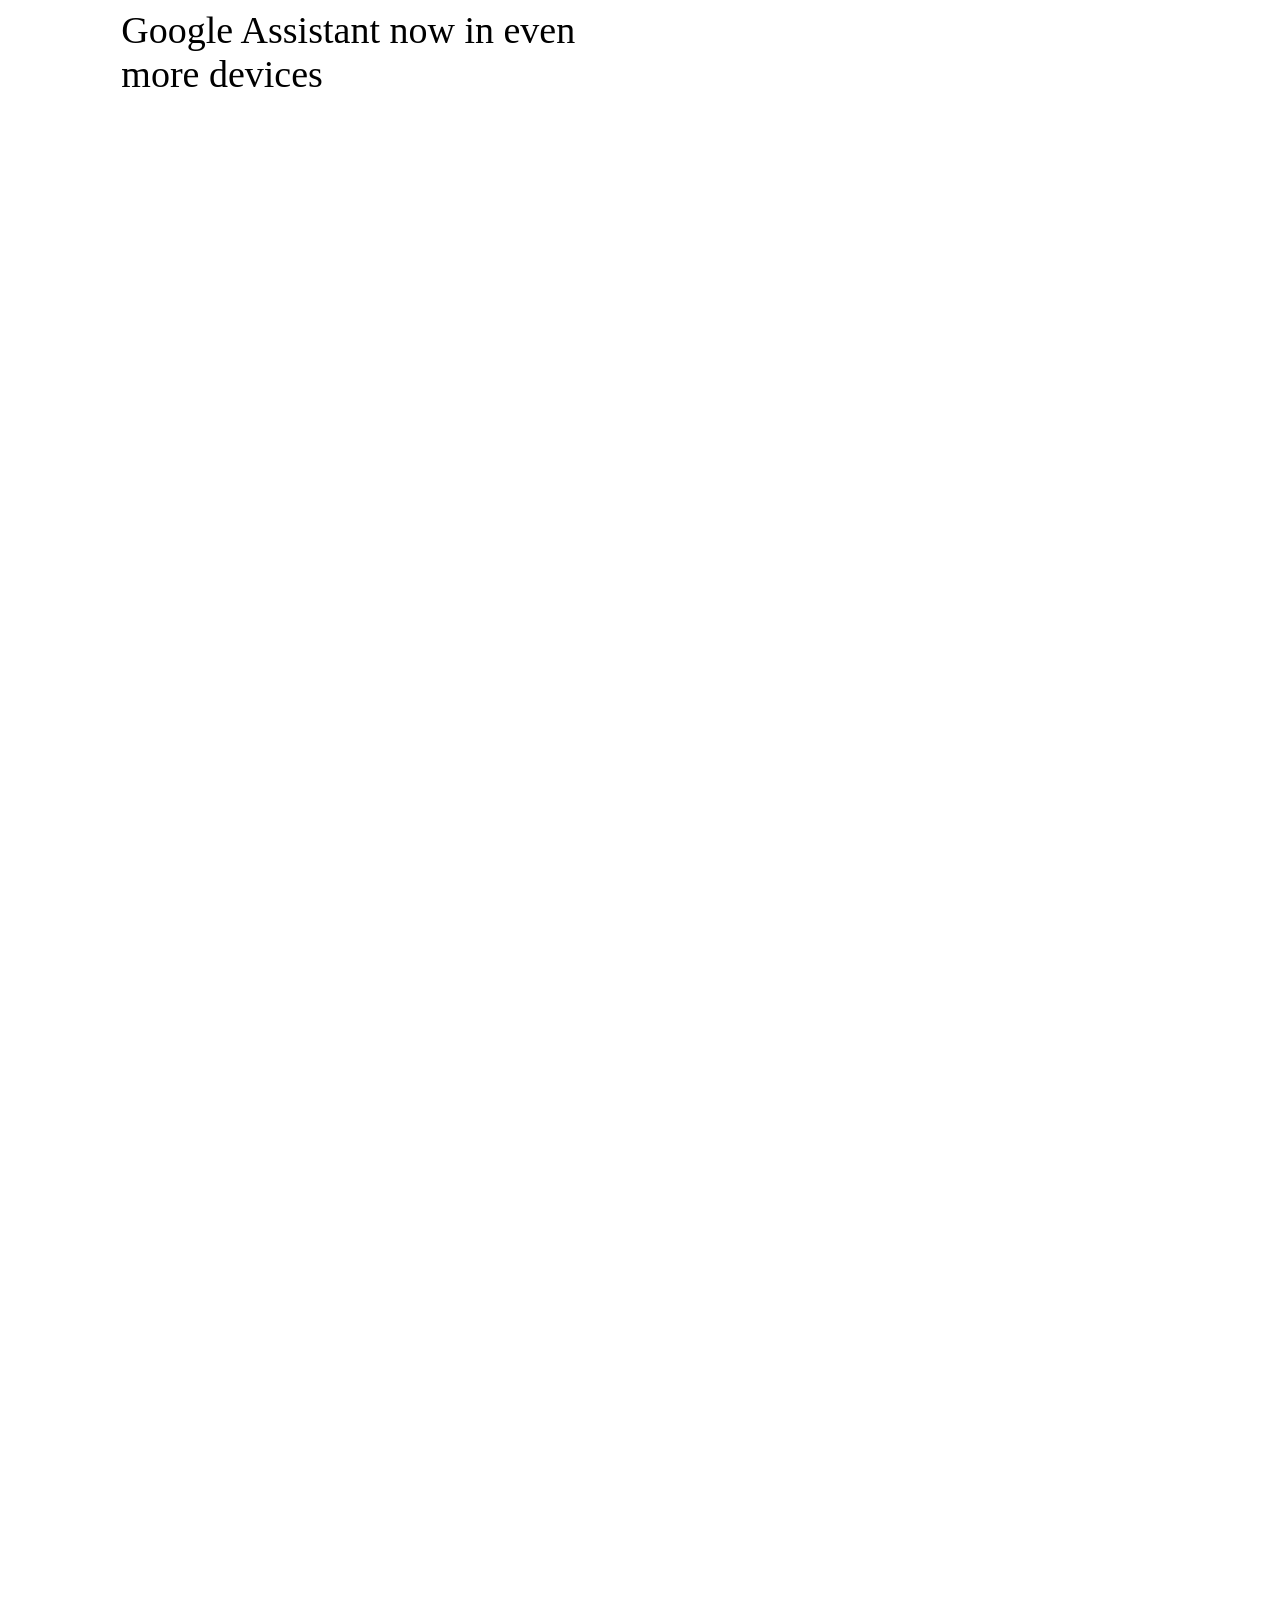
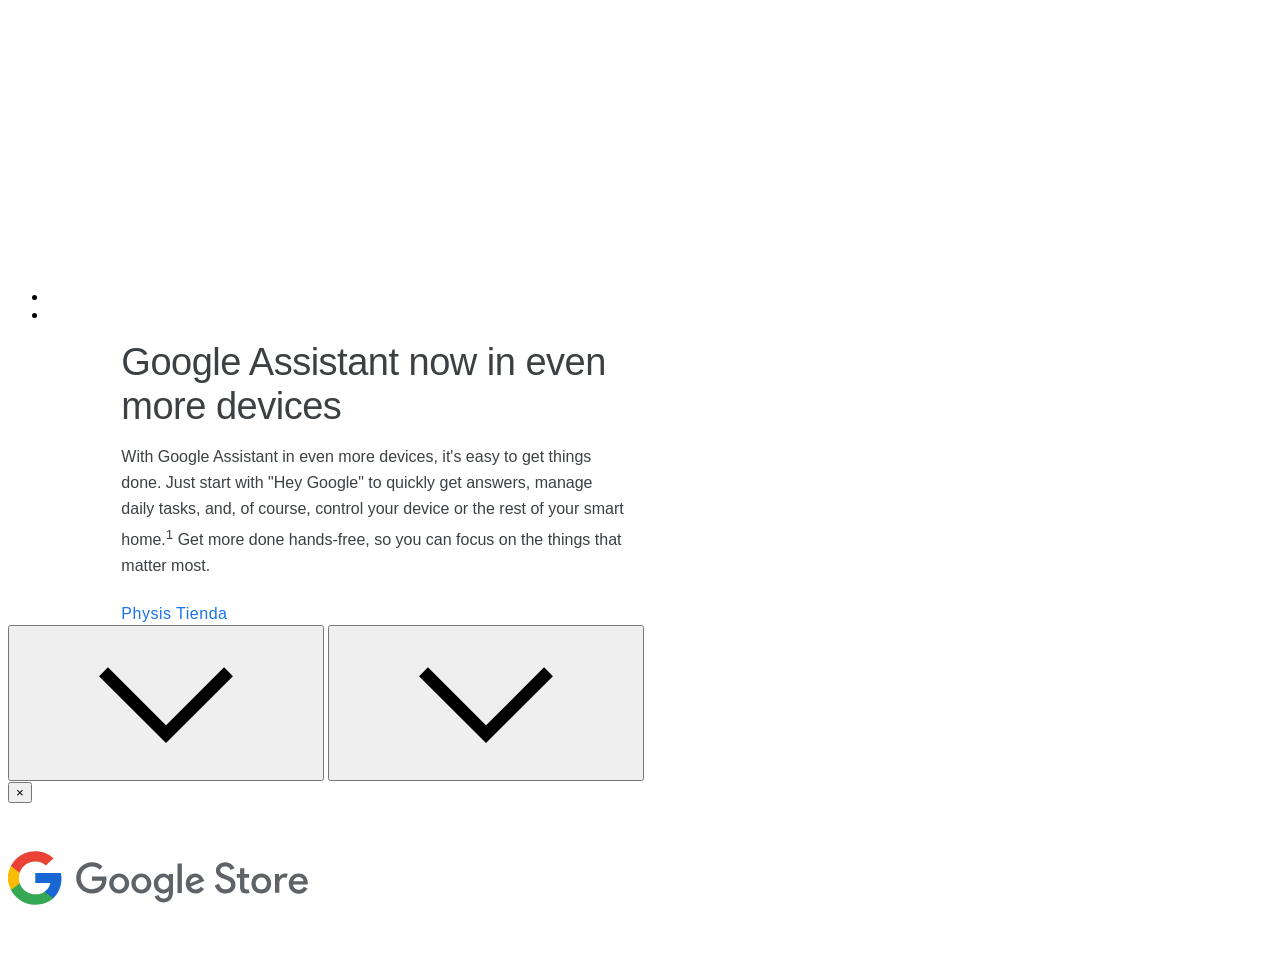
==== index.html @ 357873f3 "css" ====
<!DOCTYPE html>
<html lang="en-CO" dir="ltr" itemscope itemtype="https://schema.org/WebSite">

<head>

  <meta charset="utf-8">
  <title>Google Assistant is now available on even more devices</title>
  <meta content="Google Assistant is now available on even more devices" name="title">
  <meta name="description"
    content="Find out more about how your Google Assistant can help you control your smart home so you can focus on the things that matter the most.">
  <meta name="keywords" content="Google Assistant, Assistant">
  <meta content="initial-scale=1, minimum-scale=1, width=device-width" name="viewport">
  <meta content="IE=Edge" http-equiv="X-UA-Compatible">
  <link href="favicon.ico" rel="shortcut icon">
  <link rel="apple-touch-icon" sizes="180x180" href="images/apple-touch-icon.png">
  <link rel="icon" type="image/png" sizes="32x32" href="images/favicon-32x32.png">
  <link rel="icon" type="image/png" sizes="16x16" href="images/favicon-16x16.png">
  <link rel="manifest" href="/static/images/fav/site.webmanifest">
  <meta name="msapplication-TileColor" content="#2b5797">
  <meta name="theme-color" content="#ffffff">

  <meta itemprop="name" content="Google Assistant is now available on even more devices">
  <meta itemprop="description"
    content="Find out more about how your Google Assistant can help you control your smart home so you can focus on the things that matter the most.">
  <meta itemprop="image"
    content="https://lh3.googleusercontent.com/8Bz5DGw9pYxvG1UE_GPpe7mQHk5gvBTHBmn6NspFPbLjWxoAxJgHBrXe0PZ5CmyXIDhjawC3q8PloUhIgNNR9_nDPaVmDX8D65HkdeO767xDEnUCSOBS=w1200">

  <meta name="twitter:card" content="summary_large_image">
  <meta name="twitter:site" content="@google">
  <meta name="twitter:title" content="Google Assistant is now available on even more devices">
  <meta name="twitter:description"
    content="Find out more about how your Google Assistant can help you control your smart home so you can focus on the things that matter the most.">
  <meta name="twitter:image"
    content="https://lh3.googleusercontent.com/8Bz5DGw9pYxvG1UE_GPpe7mQHk5gvBTHBmn6NspFPbLjWxoAxJgHBrXe0PZ5CmyXIDhjawC3q8PloUhIgNNR9_nDPaVmDX8D65HkdeO767xDEnUCSOBS=w880">
  <meta name="twitter:url" content="https://assistant.google.com/platforms/devices/">

  <meta property="og:type" content="website">
  <meta property="og:title" content="Google Assistant is now available on even more devices">
  <meta property="og:url" content="https://assistant.google.com/platforms/devices/">
  <meta property="og:description"
    content="Find out more about how your Google Assistant can help you control your smart home so you can focus on the things that matter the most.">
  <meta property="og:image"
    content="https://lh3.googleusercontent.com/8Bz5DGw9pYxvG1UE_GPpe7mQHk5gvBTHBmn6NspFPbLjWxoAxJgHBrXe0PZ5CmyXIDhjawC3q8PloUhIgNNR9_nDPaVmDX8D65HkdeO767xDEnUCSOBS=w1200">
  <meta property="og:site_name" content="Assistant">
  <meta property="og:locale" content="en_US">
  <link rel="dns-prefetch" href="//www.google.com/">
  <link rel="dns-prefetch" href="//lh3.googleusercontent.com">
  <link rel="dns-prefetch" href="//2542116.fls.doubleclick.net">
  <link rel="preconnect" href="https://ssl.google-analytics.com">
  <link rel="preconnect" href="https://adservice.google.com">
  <link rel="preconnect" href="https://www.googletagmanager.com">
  <link rel="preconnect" href="https://www.googleadservices.com">
  <link rel="preconnect" href="https://googleads.g.doubleclick.net">
  <link rel="preconnect" href="https://2542116.fls.doubleclick.net">
  <link rel="preconnect" href="https://lh3.googleusercontent.com">
  <link href="https://assistant.google.com/platforms/devices/" rel="canonical">
  <link rel="alternate" hreflang="en" href="https://assistant.google.com/platforms/devices/">
  
  

  <link rel="preload"
    href="https://lh3.googleusercontent.com/kfM5oVxIXK1luSp9kkCqIwLVitfn-fs0lD1xGB3fqrKy6PfTWI-act6uQbggd5efxvgmUM-F4i3TXLea7RsCMFR6zsWaetaBjvGHG-QoHK3BwM0oFwE=w1200-rw-e365"
    as="image" media="(max-width: 599px)">
  <link rel="preload"
    href="https://lh3.googleusercontent.com/KHWkC6KYyz_F1s608ti3igiak12vPViDROR9bS2AGfisK6YvsGlDWUICe5G8KZzs5dtap73ih153Q3fz6vyzWizrpWMDAzht_IX2t178_s9znJ6zavoU=w2048-rw-e365"
    as="image" media="(min-width: 600px) and (max-width: 1023px)">
  <link rel="preload"
    href="https://lh3.googleusercontent.com/wGDXY1DOXTICr6-biCxUKYsOcddcIba7Sh1u0ikgrH6NIJAbk0rlv7uFbbVWxh1aUR_c-Mw-fHYlSemdiVgAq5DSuCamkbJrlWzWiJcKw_iK0xnCNnU=w3400-rw-e365"
    as="image" media="(min-width: 1024px)">



<style>/*! CSS Used from: https://assistant.google.com/static/css/main-styles.min.css */
  h1{font-size:2em;margin:.67em 0;}
  a{background-color:transparent;-webkit-text-decoration-skip:objects;}
  div,h1,p{margin:0;padding:0;}
  h1{font-size:1.125rem;font-weight:300;}
  p{font-size:.875rem;letter-spacing:.01563rem;line-height:1.5rem;}
  a:visited{color:#7b1fa2;}
  a:hover{cursor:pointer;}
  a:focus,a:hover{color:#174ea6;text-decoration:none;}
  a:focus{background:#f1f3f4;outline:4px solid rgba(32,33,36,.06);}
  a:active{outline:2px auto Highlight;outline:5px auto -webkit-focus-ring-color;}
  .subhead,h1{color:#3c4043;font-family:Google Sans,Helvetica,Arial,sans-serif;font-weight:400;}
  h1{font-size:2rem;line-height:2.5rem;}
  .h-c-button{-moz-osx-font-smoothing:grayscale;-webkit-font-smoothing:antialiased;text-rendering:optimizeLegibility;border:none;border-radius:2px;display:inline-block;font-family:Google Sans,Roboto,Arial,Helvetica,sans-serif;font-size:.875rem;font-weight:500;height:46px;line-height:.9;letter-spacing:.04688rem;margin:8px 0;padding:15px 24px;-webkit-transition:color .15s linear,background-color .15s linear;transition:color .15s linear,background-color .15s linear;vertical-align:middle;}
  .h-c-button:focus{outline:none;-webkit-transition:none;transition:none;}
  .h-c-button.h-c-button--flat{background-color:transparent;border-radius:0;color:#1a73e8;height:auto;line-height:1.25rem;margin:0;padding:0;}
  .h-c-button.h-c-button--flat:visited{background-color:transparent;color:#7b1fa2;}
  .h-c-button.h-c-button--flat:hover{background-color:transparent;color:#174ea6;}
  .h-c-button.h-c-button--flat:focus{background:#f1f3f4;color:#174ea6;outline:10px solid #f1f3f4;}
  .button{-webkit-box-align:center;-ms-flex-align:center;align-items:center;cursor:pointer;display:-webkit-inline-box;display:-ms-inline-flexbox;display:inline-flex;}
  .h-c-button:not([disabled]){cursor:pointer;}
  .h-c-button.h-c-button--flat:focus{outline-width:2px;}
  *{-webkit-box-sizing:border-box;box-sizing:border-box;}
  a{text-decoration:none;}
  a,a:visited{color:#1a73e8;}
  a:active,a:hover{color:#174ea6;}
  .subhead{font-size:1rem;line-height:1.625rem;}
  ln{display:inline-block;}
  @media (min-width:600px){
  p{font-size:.875rem;letter-spacing:.01563rem;line-height:1.5rem;}
  }
  @media only screen and (min-width:600px){
  h1{font-size:2.375rem;line-height:2.75rem;}
  }
  @media (min-width:1024px){
  p{font-size:1rem;letter-spacing:0;line-height:1.625rem;}
  .h-c-button{font-size:1rem;letter-spacing:.03125rem;padding:17px 24px;}
  .h-c-button.h-c-button--flat{line-height:1.375rem;}
  }
  @media only screen and (min-width:1024px){
  h1{font-size:3.5rem;line-height:4.125rem;}
  h1{letter-spacing:-.03125rem;}
  .subhead{font-size:1.125rem;line-height:1.875rem;}
  }
  /*! CSS Used from: https://assistant.google.com/static/css/surfaces-styles.min.css */
  .carousel-fixed-text__wrapper{margin:0 auto;width:calc(-24px + 100%);}
  .carousel-fixed-text__headline{display:none;padding:40px 0 32px;position:relative;text-align:center;width:100%;}
  .carousel-fixed-text__subhead{padding-top:16px;position:relative;text-align:center;width:100%;}
  .carousel-fixed-text__link{margin-top:24px;}
  .carousel-fixed .carousel-fixed-text__headline{opacity:0;-webkit-animation:carouselSlideInUp .7s ease-out .84s normal forwards;animation:carouselSlideInUp .7s ease-out .84s normal forwards;}
  .carousel-fixed .carousel-fixed-text__copy{opacity:0;-webkit-animation:carouselSlideInUp .7s ease-out .98s normal forwards;animation:carouselSlideInUp .7s ease-out .98s normal forwards;}
  .carousel-fixed .carousel-fixed-text__link{opacity:0;-webkit-animation:carouselSlideInUp .7s ease-out 1.12s normal forwards;animation:carouselSlideInUp .7s ease-out 1.12s normal forwards;}
  @media only screen and (min-width:320px) and (max-width:372px){
  .carousel-fixed-text__headline{font-size:1.625rem;}
  }
  @media only screen and (min-width:600px){
  .carousel-fixed-text__headline{margin:56px auto 0;padding:0 0 32px;width:calc(-44px + 83.33333%);}
  .carousel-fixed-text__subhead{margin:auto;padding-top:24px;width:calc(-16px + 66.66667%);}
  }
  @media only screen and (min-width:1024px){
  .carousel-fixed-text__headline{display:block;margin:auto auto auto calc(-2px + 8.33333%);max-width:490px;padding:0;text-align:left;width:calc(-38px + 58.33333%);}
  .carousel-fixed-text__subhead{margin:auto auto auto calc(-2px + 8.33333%);padding-top:0;text-align:left;width:calc(-10px + 41.66667%);}
  .carousel-fixed-text__copy{padding-top:16px;}
  }
  @media only screen and (min-width:1024px) and (max-width:1339px){
  .carousel-fixed-text__headline{font-size:2.375rem;line-height:2.75rem;width:calc(-36px + 50%);}
  }
  @media only screen and (min-width:1024px) and (max-width:1340px){
  .carousel-fixed-text__subhead{width:calc(-10px + 41.66667%);}
  .carousel-fixed-text__copy{font-size:1rem;line-height:1.625rem;}
  }
  @media only screen and (min-width:1340px){
  .carousel-fixed-text__headline{max-width:690px;}
  }
  /*! CSS Used keyframes */
  @-webkit-keyframes carouselSlideInUp{0%{opacity:0;-webkit-transform:translateY(40%);transform:translateY(40%);}to{opacity:1;-webkit-transform:translate(0) scale(1);transform:translate(0) scale(1);}}
  @keyframes carouselSlideInUp{0%{opacity:0;-webkit-transform:translateY(30px);transform:translateY(30px);}to{opacity:1;-webkit-transform:translate(0) scale(1);transform:translate(0) scale(1);}}
  /*! CSS Used fontfaces */
  @font-face{font-family:'Google Sans';font-style:normal;font-weight:400;font-display:swap;src:url(https://fonts.gstatic.com/s/googlesans/v58/4UasrENHsxJlGDuGo1OIlJfC6l_24rlCK1Yo_Iqcsih3SAyH6cAwhX9RPiIUvaYr.woff2) format('woff2');unicode-range:U+0308, U+0530-058F, U+2010, U+2024, U+25CC, U+FB13-FB17;}
  @font-face{font-family:'Google Sans';font-style:normal;font-weight:400;font-display:swap;src:url(https://fonts.gstatic.com/s/googlesans/v58/4UasrENHsxJlGDuGo1OIlJfC6l_24rlCK1Yo_Iqcsih3SAyH6cAwhX9RPiAUvaYr.woff2) format('woff2');unicode-range:U+0964-0965, U+0980-09FE, U+1CF7, U+1CFA, U+200C-200D, U+20B9, U+25CC;}
  @font-face{font-family:'Google Sans';font-style:normal;font-weight:400;font-display:swap;src:url(https://fonts.gstatic.com/s/googlesans/v58/4UasrENHsxJlGDuGo1OIlJfC6l_24rlCK1Yo_Iqcsih3SAyH6cAwhX9RPj8UvaYr.woff2) format('woff2');unicode-range:U+0460-052F, U+1C80-1C88, U+20B4, U+2DE0-2DFF, U+A640-A69F, U+FE2E-FE2F;}
  @font-face{font-family:'Google Sans';font-style:normal;font-weight:400;font-display:swap;src:url(https://fonts.gstatic.com/s/googlesans/v58/4UasrENHsxJlGDuGo1OIlJfC6l_24rlCK1Yo_Iqcsih3SAyH6cAwhX9RPjYUvaYr.woff2) format('woff2');unicode-range:U+0301, U+0400-045F, U+0490-0491, U+04B0-04B1, U+2116;}
  @font-face{font-family:'Google Sans';font-style:normal;font-weight:400;font-display:swap;src:url(https://fonts.gstatic.com/s/googlesans/v58/4UasrENHsxJlGDuGo1OIlJfC6l_24rlCK1Yo_Iqcsih3SAyH6cAwhX9RPjMUvaYr.woff2) format('woff2');unicode-range:U+0900-097F, U+1CD0-1CF9, U+200C-200D, U+20A8, U+20B9, U+25CC, U+A830-A839, U+A8E0-A8FF;}
  @font-face{font-family:'Google Sans';font-style:normal;font-weight:400;font-display:swap;src:url(https://fonts.gstatic.com/s/googlesans/v58/4UasrENHsxJlGDuGo1OIlJfC6l_24rlCK1Yo_Iqcsih3SAyH6cAwhX9RPiMUvaYr.woff2) format('woff2');unicode-range:U+1200-1399, U+2D80-2DDE, U+AB01-AB2E, U+1E7E0-1E7E6, U+1E7E8-1E7EB, U+1E7ED-1E7EE, U+1E7F0-1E7FE;}
  @font-face{font-family:'Google Sans';font-style:normal;font-weight:400;font-display:swap;src:url(https://fonts.gstatic.com/s/googlesans/v58/4UasrENHsxJlGDuGo1OIlJfC6l_24rlCK1Yo_Iqcsih3SAyH6cAwhX9RPi0UvaYr.woff2) format('woff2');unicode-range:U+0589, U+10A0-10FF, U+1C90-1CBA, U+1CBD-1CBF, U+2D00-2D2F;}
  @font-face{font-family:'Google Sans';font-style:normal;font-weight:400;font-display:swap;src:url(https://fonts.gstatic.com/s/googlesans/v58/4UasrENHsxJlGDuGo1OIlJfC6l_24rlCK1Yo_Iqcsih3SAyH6cAwhX9RPjEUvaYr.woff2) format('woff2');unicode-range:U+0370-03FF;}
  @font-face{font-family:'Google Sans';font-style:normal;font-weight:400;font-display:swap;src:url(https://fonts.gstatic.com/s/googlesans/v58/4UasrENHsxJlGDuGo1OIlJfC6l_24rlCK1Yo_Iqcsih3SAyH6cAwhX9RPikUvaYr.woff2) format('woff2');unicode-range:U+0964-0965, U+0A80-0AFF, U+200C-200D, U+20B9, U+25CC, U+A830-A839;}
  @font-face{font-family:'Google Sans';font-style:normal;font-weight:400;font-display:swap;src:url(https://fonts.gstatic.com/s/googlesans/v58/4UasrENHsxJlGDuGo1OIlJfC6l_24rlCK1Yo_Iqcsih3SAyH6cAwhX9RPhEUvaYr.woff2) format('woff2');unicode-range:U+0964-0965, U+0A01-0A76, U+200C-200D, U+20B9, U+25CC, U+262C, U+A830-A839;}
  @font-face{font-family:'Google Sans';font-style:normal;font-weight:400;font-display:swap;src:url(https://fonts.gstatic.com/s/googlesans/v58/4UasrENHsxJlGDuGo1OIlJfC6l_24rlCK1Yo_Iqcsih3SAyH6cAwhX9RPjAUvaYr.woff2) format('woff2');unicode-range:U+0590-05FF, U+200C-2010, U+20AA, U+25CC, U+FB1D-FB4F;}
  @font-face{font-family:'Google Sans';font-style:normal;font-weight:400;font-display:swap;src:url(https://fonts.gstatic.com/s/googlesans/v58/4UasrENHsxJlGDuGo1OIlJfC6l_24rlCK1Yo_Iqcsih3SAyH6cAwhX9RPjkUvaYr.woff2) format('woff2');unicode-range:U+1780-17FF, U+19E0-19FF, U+200C, U+25CC;}
  @font-face{font-family:'Google Sans';font-style:normal;font-weight:400;font-display:swap;src:url(https://fonts.gstatic.com/s/googlesans/v58/4UasrENHsxJlGDuGo1OIlJfC6l_24rlCK1Yo_Iqcsih3SAyH6cAwhX9RPjsUvaYr.woff2) format('woff2');unicode-range:U+0E81-0EDF, U+25CC;}
  @font-face{font-family:'Google Sans';font-style:normal;font-weight:400;font-display:swap;src:url(https://fonts.gstatic.com/s/googlesans/v58/4UasrENHsxJlGDuGo1OIlJfC6l_24rlCK1Yo_Iqcsih3SAyH6cAwhX9RPisUvaYr.woff2) format('woff2');unicode-range:U+0964-0965, U+0B01-0B77, U+200C-200D, U+20B9, U+25CC;}
  @font-face{font-family:'Google Sans';font-style:normal;font-weight:400;font-display:swap;src:url(https://fonts.gstatic.com/s/googlesans/v58/4UasrENHsxJlGDuGo1OIlJfC6l_24rlCK1Yo_Iqcsih3SAyH6cAwhX9RPi8UvaYr.woff2) format('woff2');unicode-range:U+0964-0965, U+0D81-0DF4, U+200C-200D, U+25CC, U+111E1-111F4;}
  @font-face{font-family:'Google Sans';font-style:normal;font-weight:400;font-display:swap;src:url(https://fonts.gstatic.com/s/googlesans/v58/4UasrENHsxJlGDuGo1OIlJfC6l_24rlCK1Yo_Iqcsih3SAyH6cAwhX9RPiQUvaYr.woff2) format('woff2');unicode-range:U+0964-0965, U+0B82-0BFA, U+200C-200D, U+20B9, U+25CC;}
  @font-face{font-family:'Google Sans';font-style:normal;font-weight:400;font-display:swap;src:url(https://fonts.gstatic.com/s/googlesans/v58/4UasrENHsxJlGDuGo1OIlJfC6l_24rlCK1Yo_Iqcsih3SAyH6cAwhX9RPi4UvaYr.woff2) format('woff2');unicode-range:U+0951-0952, U+0964-0965, U+0C00-0C7F, U+1CDA, U+200C-200D, U+25CC;}
  @font-face{font-family:'Google Sans';font-style:normal;font-weight:400;font-display:swap;src:url(https://fonts.gstatic.com/s/googlesans/v58/4UasrENHsxJlGDuGo1OIlJfC6l_24rlCK1Yo_Iqcsih3SAyH6cAwhX9RPiYUvaYr.woff2) format('woff2');unicode-range:U+0E01-0E5B, U+200C-200D, U+25CC;}
  @font-face{font-family:'Google Sans';font-style:normal;font-weight:400;font-display:swap;src:url(https://fonts.gstatic.com/s/googlesans/v58/4UasrENHsxJlGDuGo1OIlJfC6l_24rlCK1Yo_Iqcsih3SAyH6cAwhX9RPj0UvaYr.woff2) format('woff2');unicode-range:U+0102-0103, U+0110-0111, U+0128-0129, U+0168-0169, U+01A0-01A1, U+01AF-01B0, U+0300-0301, U+0303-0304, U+0308-0309, U+0323, U+0329, U+1EA0-1EF9, U+20AB;}
  @font-face{font-family:'Google Sans';font-style:normal;font-weight:400;font-display:swap;src:url(https://fonts.gstatic.com/s/googlesans/v58/4UasrENHsxJlGDuGo1OIlJfC6l_24rlCK1Yo_Iqcsih3SAyH6cAwhX9RPjwUvaYr.woff2) format('woff2');unicode-range:U+0100-02AF, U+0304, U+0308, U+0329, U+1E00-1E9F, U+1EF2-1EFF, U+2020, U+20A0-20AB, U+20AD-20CF, U+2113, U+2C60-2C7F, U+A720-A7FF;}
  @font-face{font-family:'Google Sans';font-style:normal;font-weight:400;font-display:swap;src:url(https://fonts.gstatic.com/s/googlesans/v58/4UasrENHsxJlGDuGo1OIlJfC6l_24rlCK1Yo_Iqcsih3SAyH6cAwhX9RPjIUvQ.woff2) format('woff2');unicode-range:U+0000-00FF, U+0131, U+0152-0153, U+02BB-02BC, U+02C6, U+02DA, U+02DC, U+0304, U+0308, U+0329, U+2000-206F, U+2074, U+20AC, U+2122, U+2191, U+2193, U+2212, U+2215, U+FEFF, U+FFFD;}
  @font-face{font-family:'Google Sans';font-style:normal;font-weight:500;font-display:swap;src:url(https://fonts.gstatic.com/s/googlesans/v58/4UasrENHsxJlGDuGo1OIlJfC6l_24rlCK1Yo_Iqcsih3SAyH6cAwhX9RPiIUvaYr.woff2) format('woff2');unicode-range:U+0308, U+0530-058F, U+2010, U+2024, U+25CC, U+FB13-FB17;}
  @font-face{font-family:'Google Sans';font-style:normal;font-weight:500;font-display:swap;src:url(https://fonts.gstatic.com/s/googlesans/v58/4UasrENHsxJlGDuGo1OIlJfC6l_24rlCK1Yo_Iqcsih3SAyH6cAwhX9RPiAUvaYr.woff2) format('woff2');unicode-range:U+0964-0965, U+0980-09FE, U+1CF7, U+1CFA, U+200C-200D, U+20B9, U+25CC;}
  @font-face{font-family:'Google Sans';font-style:normal;font-weight:500;font-display:swap;src:url(https://fonts.gstatic.com/s/googlesans/v58/4UasrENHsxJlGDuGo1OIlJfC6l_24rlCK1Yo_Iqcsih3SAyH6cAwhX9RPj8UvaYr.woff2) format('woff2');unicode-range:U+0460-052F, U+1C80-1C88, U+20B4, U+2DE0-2DFF, U+A640-A69F, U+FE2E-FE2F;}
  @font-face{font-family:'Google Sans';font-style:normal;font-weight:500;font-display:swap;src:url(https://fonts.gstatic.com/s/googlesans/v58/4UasrENHsxJlGDuGo1OIlJfC6l_24rlCK1Yo_Iqcsih3SAyH6cAwhX9RPjYUvaYr.woff2) format('woff2');unicode-range:U+0301, U+0400-045F, U+0490-0491, U+04B0-04B1, U+2116;}
  @font-face{font-family:'Google Sans';font-style:normal;font-weight:500;font-display:swap;src:url(https://fonts.gstatic.com/s/googlesans/v58/4UasrENHsxJlGDuGo1OIlJfC6l_24rlCK1Yo_Iqcsih3SAyH6cAwhX9RPjMUvaYr.woff2) format('woff2');unicode-range:U+0900-097F, U+1CD0-1CF9, U+200C-200D, U+20A8, U+20B9, U+25CC, U+A830-A839, U+A8E0-A8FF;}
  @font-face{font-family:'Google Sans';font-style:normal;font-weight:500;font-display:swap;src:url(https://fonts.gstatic.com/s/googlesans/v58/4UasrENHsxJlGDuGo1OIlJfC6l_24rlCK1Yo_Iqcsih3SAyH6cAwhX9RPiMUvaYr.woff2) format('woff2');unicode-range:U+1200-1399, U+2D80-2DDE, U+AB01-AB2E, U+1E7E0-1E7E6, U+1E7E8-1E7EB, U+1E7ED-1E7EE, U+1E7F0-1E7FE;}
  @font-face{font-family:'Google Sans';font-style:normal;font-weight:500;font-display:swap;src:url(https://fonts.gstatic.com/s/googlesans/v58/4UasrENHsxJlGDuGo1OIlJfC6l_24rlCK1Yo_Iqcsih3SAyH6cAwhX9RPi0UvaYr.woff2) format('woff2');unicode-range:U+0589, U+10A0-10FF, U+1C90-1CBA, U+1CBD-1CBF, U+2D00-2D2F;}
  @font-face{font-family:'Google Sans';font-style:normal;font-weight:500;font-display:swap;src:url(https://fonts.gstatic.com/s/googlesans/v58/4UasrENHsxJlGDuGo1OIlJfC6l_24rlCK1Yo_Iqcsih3SAyH6cAwhX9RPjEUvaYr.woff2) format('woff2');unicode-range:U+0370-03FF;}
  @font-face{font-family:'Google Sans';font-style:normal;font-weight:500;font-display:swap;src:url(https://fonts.gstatic.com/s/googlesans/v58/4UasrENHsxJlGDuGo1OIlJfC6l_24rlCK1Yo_Iqcsih3SAyH6cAwhX9RPikUvaYr.woff2) format('woff2');unicode-range:U+0964-0965, U+0A80-0AFF, U+200C-200D, U+20B9, U+25CC, U+A830-A839;}
  @font-face{font-family:'Google Sans';font-style:normal;font-weight:500;font-display:swap;src:url(https://fonts.gstatic.com/s/googlesans/v58/4UasrENHsxJlGDuGo1OIlJfC6l_24rlCK1Yo_Iqcsih3SAyH6cAwhX9RPhEUvaYr.woff2) format('woff2');unicode-range:U+0964-0965, U+0A01-0A76, U+200C-200D, U+20B9, U+25CC, U+262C, U+A830-A839;}
  @font-face{font-family:'Google Sans';font-style:normal;font-weight:500;font-display:swap;src:url(https://fonts.gstatic.com/s/googlesans/v58/4UasrENHsxJlGDuGo1OIlJfC6l_24rlCK1Yo_Iqcsih3SAyH6cAwhX9RPjAUvaYr.woff2) format('woff2');unicode-range:U+0590-05FF, U+200C-2010, U+20AA, U+25CC, U+FB1D-FB4F;}
  @font-face{font-family:'Google Sans';font-style:normal;font-weight:500;font-display:swap;src:url(https://fonts.gstatic.com/s/googlesans/v58/4UasrENHsxJlGDuGo1OIlJfC6l_24rlCK1Yo_Iqcsih3SAyH6cAwhX9RPjkUvaYr.woff2) format('woff2');unicode-range:U+1780-17FF, U+19E0-19FF, U+200C, U+25CC;}
  @font-face{font-family:'Google Sans';font-style:normal;font-weight:500;font-display:swap;src:url(https://fonts.gstatic.com/s/googlesans/v58/4UasrENHsxJlGDuGo1OIlJfC6l_24rlCK1Yo_Iqcsih3SAyH6cAwhX9RPjsUvaYr.woff2) format('woff2');unicode-range:U+0E81-0EDF, U+25CC;}
  @font-face{font-family:'Google Sans';font-style:normal;font-weight:500;font-display:swap;src:url(https://fonts.gstatic.com/s/googlesans/v58/4UasrENHsxJlGDuGo1OIlJfC6l_24rlCK1Yo_Iqcsih3SAyH6cAwhX9RPisUvaYr.woff2) format('woff2');unicode-range:U+0964-0965, U+0B01-0B77, U+200C-200D, U+20B9, U+25CC;}
  @font-face{font-family:'Google Sans';font-style:normal;font-weight:500;font-display:swap;src:url(https://fonts.gstatic.com/s/googlesans/v58/4UasrENHsxJlGDuGo1OIlJfC6l_24rlCK1Yo_Iqcsih3SAyH6cAwhX9RPi8UvaYr.woff2) format('woff2');unicode-range:U+0964-0965, U+0D81-0DF4, U+200C-200D, U+25CC, U+111E1-111F4;}
  @font-face{font-family:'Google Sans';font-style:normal;font-weight:500;font-display:swap;src:url(https://fonts.gstatic.com/s/googlesans/v58/4UasrENHsxJlGDuGo1OIlJfC6l_24rlCK1Yo_Iqcsih3SAyH6cAwhX9RPiQUvaYr.woff2) format('woff2');unicode-range:U+0964-0965, U+0B82-0BFA, U+200C-200D, U+20B9, U+25CC;}
  @font-face{font-family:'Google Sans';font-style:normal;font-weight:500;font-display:swap;src:url(https://fonts.gstatic.com/s/googlesans/v58/4UasrENHsxJlGDuGo1OIlJfC6l_24rlCK1Yo_Iqcsih3SAyH6cAwhX9RPi4UvaYr.woff2) format('woff2');unicode-range:U+0951-0952, U+0964-0965, U+0C00-0C7F, U+1CDA, U+200C-200D, U+25CC;}
  @font-face{font-family:'Google Sans';font-style:normal;font-weight:500;font-display:swap;src:url(https://fonts.gstatic.com/s/googlesans/v58/4UasrENHsxJlGDuGo1OIlJfC6l_24rlCK1Yo_Iqcsih3SAyH6cAwhX9RPiYUvaYr.woff2) format('woff2');unicode-range:U+0E01-0E5B, U+200C-200D, U+25CC;}
  @font-face{font-family:'Google Sans';font-style:normal;font-weight:500;font-display:swap;src:url(https://fonts.gstatic.com/s/googlesans/v58/4UasrENHsxJlGDuGo1OIlJfC6l_24rlCK1Yo_Iqcsih3SAyH6cAwhX9RPj0UvaYr.woff2) format('woff2');unicode-range:U+0102-0103, U+0110-0111, U+0128-0129, U+0168-0169, U+01A0-01A1, U+01AF-01B0, U+0300-0301, U+0303-0304, U+0308-0309, U+0323, U+0329, U+1EA0-1EF9, U+20AB;}
  @font-face{font-family:'Google Sans';font-style:normal;font-weight:500;font-display:swap;src:url(https://fonts.gstatic.com/s/googlesans/v58/4UasrENHsxJlGDuGo1OIlJfC6l_24rlCK1Yo_Iqcsih3SAyH6cAwhX9RPjwUvaYr.woff2) format('woff2');unicode-range:U+0100-02AF, U+0304, U+0308, U+0329, U+1E00-1E9F, U+1EF2-1EFF, U+2020, U+20A0-20AB, U+20AD-20CF, U+2113, U+2C60-2C7F, U+A720-A7FF;}
  @font-face{font-family:'Google Sans';font-style:normal;font-weight:500;font-display:swap;src:url(https://fonts.gstatic.com/s/googlesans/v58/4UasrENHsxJlGDuGo1OIlJfC6l_24rlCK1Yo_Iqcsih3SAyH6cAwhX9RPjIUvQ.woff2) format('woff2');unicode-range:U+0000-00FF, U+0131, U+0152-0153, U+02BB-02BC, U+02C6, U+02DA, U+02DC, U+0304, U+0308, U+0329, U+2000-206F, U+2074, U+20AC, U+2122, U+2191, U+2193, U+2212, U+2215, U+FEFF, U+FFFD;}
  @font-face{font-family:'Roboto';font-style:normal;font-weight:300;font-display:swap;src:url(https://fonts.gstatic.com/s/roboto/v30/KFOlCnqEu92Fr1MmSU5fCRc4EsA.woff2) format('woff2');unicode-range:U+0460-052F, U+1C80-1C88, U+20B4, U+2DE0-2DFF, U+A640-A69F, U+FE2E-FE2F;}
  @font-face{font-family:'Roboto';font-style:normal;font-weight:300;font-display:swap;src:url(https://fonts.gstatic.com/s/roboto/v30/KFOlCnqEu92Fr1MmSU5fABc4EsA.woff2) format('woff2');unicode-range:U+0301, U+0400-045F, U+0490-0491, U+04B0-04B1, U+2116;}
  @font-face{font-family:'Roboto';font-style:normal;font-weight:300;font-display:swap;src:url(https://fonts.gstatic.com/s/roboto/v30/KFOlCnqEu92Fr1MmSU5fCBc4EsA.woff2) format('woff2');unicode-range:U+1F00-1FFF;}
  @font-face{font-family:'Roboto';font-style:normal;font-weight:300;font-display:swap;src:url(https://fonts.gstatic.com/s/roboto/v30/KFOlCnqEu92Fr1MmSU5fBxc4EsA.woff2) format('woff2');unicode-range:U+0370-03FF;}
  @font-face{font-family:'Roboto';font-style:normal;font-weight:300;font-display:swap;src:url(https://fonts.gstatic.com/s/roboto/v30/KFOlCnqEu92Fr1MmSU5fCxc4EsA.woff2) format('woff2');unicode-range:U+0102-0103, U+0110-0111, U+0128-0129, U+0168-0169, U+01A0-01A1, U+01AF-01B0, U+0300-0301, U+0303-0304, U+0308-0309, U+0323, U+0329, U+1EA0-1EF9, U+20AB;}
  @font-face{font-family:'Roboto';font-style:normal;font-weight:300;font-display:swap;src:url(https://fonts.gstatic.com/s/roboto/v30/KFOlCnqEu92Fr1MmSU5fChc4EsA.woff2) format('woff2');unicode-range:U+0100-02AF, U+0304, U+0308, U+0329, U+1E00-1E9F, U+1EF2-1EFF, U+2020, U+20A0-20AB, U+20AD-20CF, U+2113, U+2C60-2C7F, U+A720-A7FF;}
  @font-face{font-family:'Roboto';font-style:normal;font-weight:300;font-display:swap;src:url(https://fonts.gstatic.com/s/roboto/v30/KFOlCnqEu92Fr1MmSU5fBBc4.woff2) format('woff2');unicode-range:U+0000-00FF, U+0131, U+0152-0153, U+02BB-02BC, U+02C6, U+02DA, U+02DC, U+0304, U+0308, U+0329, U+2000-206F, U+2074, U+20AC, U+2122, U+2191, U+2193, U+2212, U+2215, U+FEFF, U+FFFD;}
  @font-face{font-family:'Roboto';font-style:normal;font-weight:400;font-display:swap;src:url(https://fonts.gstatic.com/s/roboto/v30/KFOmCnqEu92Fr1Mu72xKOzY.woff2) format('woff2');unicode-range:U+0460-052F, U+1C80-1C88, U+20B4, U+2DE0-2DFF, U+A640-A69F, U+FE2E-FE2F;}
  @font-face{font-family:'Roboto';font-style:normal;font-weight:400;font-display:swap;src:url(https://fonts.gstatic.com/s/roboto/v30/KFOmCnqEu92Fr1Mu5mxKOzY.woff2) format('woff2');unicode-range:U+0301, U+0400-045F, U+0490-0491, U+04B0-04B1, U+2116;}
  @font-face{font-family:'Roboto';font-style:normal;font-weight:400;font-display:swap;src:url(https://fonts.gstatic.com/s/roboto/v30/KFOmCnqEu92Fr1Mu7mxKOzY.woff2) format('woff2');unicode-range:U+1F00-1FFF;}
  @font-face{font-family:'Roboto';font-style:normal;font-weight:400;font-display:swap;src:url(https://fonts.gstatic.com/s/roboto/v30/KFOmCnqEu92Fr1Mu4WxKOzY.woff2) format('woff2');unicode-range:U+0370-03FF;}
  @font-face{font-family:'Roboto';font-style:normal;font-weight:400;font-display:swap;src:url(https://fonts.gstatic.com/s/roboto/v30/KFOmCnqEu92Fr1Mu7WxKOzY.woff2) format('woff2');unicode-range:U+0102-0103, U+0110-0111, U+0128-0129, U+0168-0169, U+01A0-01A1, U+01AF-01B0, U+0300-0301, U+0303-0304, U+0308-0309, U+0323, U+0329, U+1EA0-1EF9, U+20AB;}
  @font-face{font-family:'Roboto';font-style:normal;font-weight:400;font-display:swap;src:url(https://fonts.gstatic.com/s/roboto/v30/KFOmCnqEu92Fr1Mu7GxKOzY.woff2) format('woff2');unicode-range:U+0100-02AF, U+0304, U+0308, U+0329, U+1E00-1E9F, U+1EF2-1EFF, U+2020, U+20A0-20AB, U+20AD-20CF, U+2113, U+2C60-2C7F, U+A720-A7FF;}
  @font-face{font-family:'Roboto';font-style:normal;font-weight:400;font-display:swap;src:url(https://fonts.gstatic.com/s/roboto/v30/KFOmCnqEu92Fr1Mu4mxK.woff2) format('woff2');unicode-range:U+0000-00FF, U+0131, U+0152-0153, U+02BB-02BC, U+02C6, U+02DA, U+02DC, U+0304, U+0308, U+0329, U+2000-206F, U+2074, U+20AC, U+2122, U+2191, U+2193, U+2212, U+2215, U+FEFF, U+FFFD;}
  @font-face{font-family:'Roboto';font-style:normal;font-weight:500;font-display:swap;src:url(https://fonts.gstatic.com/s/roboto/v30/KFOlCnqEu92Fr1MmEU9fCRc4EsA.woff2) format('woff2');unicode-range:U+0460-052F, U+1C80-1C88, U+20B4, U+2DE0-2DFF, U+A640-A69F, U+FE2E-FE2F;}
  @font-face{font-family:'Roboto';font-style:normal;font-weight:500;font-display:swap;src:url(https://fonts.gstatic.com/s/roboto/v30/KFOlCnqEu92Fr1MmEU9fABc4EsA.woff2) format('woff2');unicode-range:U+0301, U+0400-045F, U+0490-0491, U+04B0-04B1, U+2116;}
  @font-face{font-family:'Roboto';font-style:normal;font-weight:500;font-display:swap;src:url(https://fonts.gstatic.com/s/roboto/v30/KFOlCnqEu92Fr1MmEU9fCBc4EsA.woff2) format('woff2');unicode-range:U+1F00-1FFF;}
  @font-face{font-family:'Roboto';font-style:normal;font-weight:500;font-display:swap;src:url(https://fonts.gstatic.com/s/roboto/v30/KFOlCnqEu92Fr1MmEU9fBxc4EsA.woff2) format('woff2');unicode-range:U+0370-03FF;}
  @font-face{font-family:'Roboto';font-style:normal;font-weight:500;font-display:swap;src:url(https://fonts.gstatic.com/s/roboto/v30/KFOlCnqEu92Fr1MmEU9fCxc4EsA.woff2) format('woff2');unicode-range:U+0102-0103, U+0110-0111, U+0128-0129, U+0168-0169, U+01A0-01A1, U+01AF-01B0, U+0300-0301, U+0303-0304, U+0308-0309, U+0323, U+0329, U+1EA0-1EF9, U+20AB;}
  @font-face{font-family:'Roboto';font-style:normal;font-weight:500;font-display:swap;src:url(https://fonts.gstatic.com/s/roboto/v30/KFOlCnqEu92Fr1MmEU9fChc4EsA.woff2) format('woff2');unicode-range:U+0100-02AF, U+0304, U+0308, U+0329, U+1E00-1E9F, U+1EF2-1EFF, U+2020, U+20A0-20AB, U+20AD-20CF, U+2113, U+2C60-2C7F, U+A720-A7FF;}
  @font-face{font-family:'Roboto';font-style:normal;font-weight:500;font-display:swap;src:url(https://fonts.gstatic.com/s/roboto/v30/KFOlCnqEu92Fr1MmEU9fBBc4.woff2) format('woff2');unicode-range:U+0000-00FF, U+0131, U+0152-0153, U+02BB-02BC, U+02C6, U+02DA, U+02DC, U+0304, U+0308, U+0329, U+2000-206F, U+2074, U+20AC, U+2122, U+2191, U+2193, U+2212, U+2215, U+FEFF, U+FFFD;}
  @font-face{font-family:'Roboto';font-style:normal;font-weight:700;font-display:swap;src:url(https://fonts.gstatic.com/s/roboto/v30/KFOlCnqEu92Fr1MmWUlfCRc4EsA.woff2) format('woff2');unicode-range:U+0460-052F, U+1C80-1C88, U+20B4, U+2DE0-2DFF, U+A640-A69F, U+FE2E-FE2F;}
  @font-face{font-family:'Roboto';font-style:normal;font-weight:700;font-display:swap;src:url(https://fonts.gstatic.com/s/roboto/v30/KFOlCnqEu92Fr1MmWUlfABc4EsA.woff2) format('woff2');unicode-range:U+0301, U+0400-045F, U+0490-0491, U+04B0-04B1, U+2116;}
  @font-face{font-family:'Roboto';font-style:normal;font-weight:700;font-display:swap;src:url(https://fonts.gstatic.com/s/roboto/v30/KFOlCnqEu92Fr1MmWUlfCBc4EsA.woff2) format('woff2');unicode-range:U+1F00-1FFF;}
  @font-face{font-family:'Roboto';font-style:normal;font-weight:700;font-display:swap;src:url(https://fonts.gstatic.com/s/roboto/v30/KFOlCnqEu92Fr1MmWUlfBxc4EsA.woff2) format('woff2');unicode-range:U+0370-03FF;}
  @font-face{font-family:'Roboto';font-style:normal;font-weight:700;font-display:swap;src:url(https://fonts.gstatic.com/s/roboto/v30/KFOlCnqEu92Fr1MmWUlfCxc4EsA.woff2) format('woff2');unicode-range:U+0102-0103, U+0110-0111, U+0128-0129, U+0168-0169, U+01A0-01A1, U+01AF-01B0, U+0300-0301, U+0303-0304, U+0308-0309, U+0323, U+0329, U+1EA0-1EF9, U+20AB;}
  @font-face{font-family:'Roboto';font-style:normal;font-weight:700;font-display:swap;src:url(https://fonts.gstatic.com/s/roboto/v30/KFOlCnqEu92Fr1MmWUlfChc4EsA.woff2) format('woff2');unicode-range:U+0100-02AF, U+0304, U+0308, U+0329, U+1E00-1E9F, U+1EF2-1EFF, U+2020, U+20A0-20AB, U+20AD-20CF, U+2113, U+2C60-2C7F, U+A720-A7FF;}
  @font-face{font-family:'Roboto';font-style:normal;font-weight:700;font-display:swap;src:url(https://fonts.gstatic.com/s/roboto/v30/KFOlCnqEu92Fr1MmWUlfBBc4.woff2) format('woff2');unicode-range:U+0000-00FF, U+0131, U+0152-0153, U+02BB-02BC, U+02C6, U+02DA, U+02DC, U+0304, U+0308, U+0329, U+2000-206F, U+2074, U+20AC, U+2122, U+2191, U+2193, U+2212, U+2215, U+FEFF, U+FFFD;}</style>
</head>

<body class="devices glue-flexbox glue-app-ready">
  <header data-c-header class="header h-c-header
  h-c-header--product-marketing-one-tier
  subpage--active
  ">
    <script src="static/js/main-bundle.min.js" defer></script>
    <script src="static/js/surfaces-bundle.min.js" defer></script>

  </header>
  <main id="jump-content">

    <section class="hero section hero__fixed-carousel" data-c-tracking-section data-tracking-name="hero-section"
      data-c-tracking-title="Google Assistant now in even more devices">
      <div class="carousel-fixed" data-c-carousel-heading="Google Assistant now in even more devices" data-c-fixed-text
        data-count-slides="2">
        <div class="carousel-fixed-text container">
          <div class="carousel-fixed-text__wrapper">
            <span
              class="carousel-fixed-text-h1 carousel-fixed-text__headline carousel-fixed-text__headline--mobile">Google Assistant
              now in even <ln>more devices</ln></span>
          </div>
        </div>
        <div class="carousel carousel--wide" data-c-carousel>
          <div class="carousel__clip">
            <div class="carousel__wrap">
              <div data-c-slide-1 class="carousel__item carousel__item-1">

                <div class="carousel-fixed__bg">
                  <div class="carousel-fixed__bg-content">

                    <picture>
                      <source
                        srcset="https://lh3.googleusercontent.com/wGDXY1DOXTICr6-biCxUKYsOcddcIba7Sh1u0ikgrH6NIJAbk0rlv7uFbbVWxh1aUR_c-Mw-fHYlSemdiVgAq5DSuCamkbJrlWzWiJcKw_iK0xnCNnU=w1700-rw-e365, https://lh3.googleusercontent.com/wGDXY1DOXTICr6-biCxUKYsOcddcIba7Sh1u0ikgrH6NIJAbk0rlv7uFbbVWxh1aUR_c-Mw-fHYlSemdiVgAq5DSuCamkbJrlWzWiJcKw_iK0xnCNnU=w3400-rw-e365 2x"
                        media="(min-width: 1024px)" type="image/webp">
                      <source
                        srcset="https://lh3.googleusercontent.com/KHWkC6KYyz_F1s608ti3igiak12vPViDROR9bS2AGfisK6YvsGlDWUICe5G8KZzs5dtap73ih153Q3fz6vyzWizrpWMDAzht_IX2t178_s9znJ6zavoU=w1024-rw-e365, https://lh3.googleusercontent.com/KHWkC6KYyz_F1s608ti3igiak12vPViDROR9bS2AGfisK6YvsGlDWUICe5G8KZzs5dtap73ih153Q3fz6vyzWizrpWMDAzht_IX2t178_s9znJ6zavoU=w2048-rw-e365 2x"
                        media="(min-width: 600px)" type="image/webp">
                      <source
                        srcset="https://lh3.googleusercontent.com/kfM5oVxIXK1luSp9kkCqIwLVitfn-fs0lD1xGB3fqrKy6PfTWI-act6uQbggd5efxvgmUM-F4i3TXLea7RsCMFR6zsWaetaBjvGHG-QoHK3BwM0oFwE=w600-rw-e365, https://lh3.googleusercontent.com/kfM5oVxIXK1luSp9kkCqIwLVitfn-fs0lD1xGB3fqrKy6PfTWI-act6uQbggd5efxvgmUM-F4i3TXLea7RsCMFR6zsWaetaBjvGHG-QoHK3BwM0oFwE=w1200-rw-e365 2x"
                        media="(min-width: 0)" type="image/webp">
                      <source
                        srcset="https://lh3.googleusercontent.com/wGDXY1DOXTICr6-biCxUKYsOcddcIba7Sh1u0ikgrH6NIJAbk0rlv7uFbbVWxh1aUR_c-Mw-fHYlSemdiVgAq5DSuCamkbJrlWzWiJcKw_iK0xnCNnU=w1700-e365, https://lh3.googleusercontent.com/wGDXY1DOXTICr6-biCxUKYsOcddcIba7Sh1u0ikgrH6NIJAbk0rlv7uFbbVWxh1aUR_c-Mw-fHYlSemdiVgAq5DSuCamkbJrlWzWiJcKw_iK0xnCNnU=w3400-e365 2x"
                        media="(min-width: 1024px)">
                      <source
                        srcset="https://lh3.googleusercontent.com/KHWkC6KYyz_F1s608ti3igiak12vPViDROR9bS2AGfisK6YvsGlDWUICe5G8KZzs5dtap73ih153Q3fz6vyzWizrpWMDAzht_IX2t178_s9znJ6zavoU=w1024-e365, https://lh3.googleusercontent.com/KHWkC6KYyz_F1s608ti3igiak12vPViDROR9bS2AGfisK6YvsGlDWUICe5G8KZzs5dtap73ih153Q3fz6vyzWizrpWMDAzht_IX2t178_s9znJ6zavoU=w2048-e365 2x"
                        media="(min-width: 600px)">
                      <source
                        srcset="https://lh3.googleusercontent.com/kfM5oVxIXK1luSp9kkCqIwLVitfn-fs0lD1xGB3fqrKy6PfTWI-act6uQbggd5efxvgmUM-F4i3TXLea7RsCMFR6zsWaetaBjvGHG-QoHK3BwM0oFwE=w600-e365, https://lh3.googleusercontent.com/kfM5oVxIXK1luSp9kkCqIwLVitfn-fs0lD1xGB3fqrKy6PfTWI-act6uQbggd5efxvgmUM-F4i3TXLea7RsCMFR6zsWaetaBjvGHG-QoHK3BwM0oFwE=w1200-e365 2x"
                        media="(min-width: 0)">
                      <img width="3072" height="1280" class="carousel-fixed__image"
                        src="https://lh3.googleusercontent.com/wGDXY1DOXTICr6-biCxUKYsOcddcIba7Sh1u0ikgrH6NIJAbk0rlv7uFbbVWxh1aUR_c-Mw-fHYlSemdiVgAq5DSuCamkbJrlWzWiJcKw_iK0xnCNnU=w1000-e365"
                        alt>
                    </picture>

                  </div>
                </div>


              </div>
              <div data-c-slide-2 class="carousel__item carousel__item-2">

                <div class="carousel-fixed__bg">
                  <div class="carousel-fixed__bg-content">

                    <picture>
                      <source data-c-lazy-image srcset="data:image/gif;base64, wAAACwAAAAACgAEAAACBYSPqctYADs%3D.html"
                        data-srcset="https://lh3.googleusercontent.com/5_P2XZAS1a3q8KlC-e6t9UbcJrESVGRhLIsDuyqeE9SWjmDxPA_y0IkOG398Mt63_Z-Bh55uTTcEXfzTiWNbn0z-E7Sdgdomd_3usOB-aIblQMPLtG4=w1700-rw-e365, https://lh3.googleusercontent.com/5_P2XZAS1a3q8KlC-e6t9UbcJrESVGRhLIsDuyqeE9SWjmDxPA_y0IkOG398Mt63_Z-Bh55uTTcEXfzTiWNbn0z-E7Sdgdomd_3usOB-aIblQMPLtG4=w3400-rw-e365 2x"
                        media="(min-width: 1024px)" type="image/webp">
                      <source data-c-lazy-image srcset="data:image/gif;base64, wAAACwAAAAACgAEAAACBYSPqctYADs%3D.html"
                        data-srcset="https://lh3.googleusercontent.com/dAQlfZu0apgzjY2YgsYsIzABM27RfwcBAHCaB2pugPjdG87SFM_SlyqDfGPLU3-cab0ppmi8uOzTTaGyNECdnWyom6_4JpRotLez5Qqe7eGPLaWgHe4=w1024-rw-e365, https://lh3.googleusercontent.com/dAQlfZu0apgzjY2YgsYsIzABM27RfwcBAHCaB2pugPjdG87SFM_SlyqDfGPLU3-cab0ppmi8uOzTTaGyNECdnWyom6_4JpRotLez5Qqe7eGPLaWgHe4=w2048-rw-e365 2x"
                        media="(min-width: 600px)" type="image/webp">
                      <source data-c-lazy-image srcset="data:image/gif;base64, wAAACwAAAAACgAEAAACBYSPqctYADs%3D.html"
                        data-srcset="https://lh3.googleusercontent.com/NQoikR3z3-ncGj2jwWx-2-JFsGVcacLkvJpJplzUezLDpofqwrowaFwb95tPWFAl7urityHzmDBfxaoXwzbAm5eg7qgZm8jTsNeJHBXNLANsjqgNb3A=w600-rw-e365, https://lh3.googleusercontent.com/NQoikR3z3-ncGj2jwWx-2-JFsGVcacLkvJpJplzUezLDpofqwrowaFwb95tPWFAl7urityHzmDBfxaoXwzbAm5eg7qgZm8jTsNeJHBXNLANsjqgNb3A=w1200-rw-e365 2x"
                        media="(min-width: 0)" type="image/webp">
                      <source data-c-lazy-image srcset="data:image/gif;base64, wAAACwAAAAACgAEAAACBYSPqctYADs%3D.html"
                        data-srcset="https://lh3.googleusercontent.com/5_P2XZAS1a3q8KlC-e6t9UbcJrESVGRhLIsDuyqeE9SWjmDxPA_y0IkOG398Mt63_Z-Bh55uTTcEXfzTiWNbn0z-E7Sdgdomd_3usOB-aIblQMPLtG4=w1700-e365, https://lh3.googleusercontent.com/5_P2XZAS1a3q8KlC-e6t9UbcJrESVGRhLIsDuyqeE9SWjmDxPA_y0IkOG398Mt63_Z-Bh55uTTcEXfzTiWNbn0z-E7Sdgdomd_3usOB-aIblQMPLtG4=w3400-e365 2x"
                        media="(min-width: 1024px)">
                      <source data-c-lazy-image srcset="data:image/gif;base64, wAAACwAAAAACgAEAAACBYSPqctYADs%3D.html"
                        data-srcset="https://lh3.googleusercontent.com/dAQlfZu0apgzjY2YgsYsIzABM27RfwcBAHCaB2pugPjdG87SFM_SlyqDfGPLU3-cab0ppmi8uOzTTaGyNECdnWyom6_4JpRotLez5Qqe7eGPLaWgHe4=w1024-e365, https://lh3.googleusercontent.com/dAQlfZu0apgzjY2YgsYsIzABM27RfwcBAHCaB2pugPjdG87SFM_SlyqDfGPLU3-cab0ppmi8uOzTTaGyNECdnWyom6_4JpRotLez5Qqe7eGPLaWgHe4=w2048-e365 2x"
                        media="(min-width: 600px)">
                      <source data-c-lazy-image srcset="data:image/gif;base64, wAAACwAAAAACgAEAAACBYSPqctYADs%3D.html"
                        data-srcset="https://lh3.googleusercontent.com/NQoikR3z3-ncGj2jwWx-2-JFsGVcacLkvJpJplzUezLDpofqwrowaFwb95tPWFAl7urityHzmDBfxaoXwzbAm5eg7qgZm8jTsNeJHBXNLANsjqgNb3A=w600-e365, https://lh3.googleusercontent.com/NQoikR3z3-ncGj2jwWx-2-JFsGVcacLkvJpJplzUezLDpofqwrowaFwb95tPWFAl7urityHzmDBfxaoXwzbAm5eg7qgZm8jTsNeJHBXNLANsjqgNb3A=w1200-e365 2x"
                        media="(min-width: 0)">
                      <img width="2880" height="1200" class="carousel-fixed__image" data-c-lazy-image
                        src="[data-uri]"
                        data-src="https://lh3.googleusercontent.com/5_P2XZAS1a3q8KlC-e6t9UbcJrESVGRhLIsDuyqeE9SWjmDxPA_y0IkOG398Mt63_Z-Bh55uTTcEXfzTiWNbn0z-E7Sdgdomd_3usOB-aIblQMPLtG4=w1000-e365"
                        alt>
                    </picture>

                  </div>
                </div>


              </div>
            </div>
          </div>
        </div>
        <nav class="carousel-fixed__nav">
          <ul class="carousel-nav">
            <li class="carousel-nav__bullet"></li>
            <li class="carousel-nav__bullet"></li>
          </ul>
        </nav>
        <div class="carousel-fixed-text container">
          <div class="carousel-fixed-text__wrapper">
            <h1 class="carousel-fixed-text__headline">Google Assistant now in even <ln>more devices</ln>
            </h1>
            <div class="carousel-fixed-text__subhead">
              <p class="carousel-fixed-text__copy subhead">With Google Assistant in even more devices, it's easy to get
                things done. Just start with "Hey Google" to quickly get answers, manage daily tasks, and, of course,
                control your device or the rest of your smart home.<sup>1</sup> Get more done hands-free, so you can
                focus on the things that <ln>matter most.</ln>
              </p>
              <div class="carousel-fixed-text__link">
                <a class="  button h-c-button button--flat h-c-button--flat
 " href="https://physis.tienda"><span>Physis Tienda</span></a>
              </div>
            </div>
          </div>
        </div>
        <div class="carousel-buttons">
          <button class="button carousel-button carousel-button--prev" aria-label="Previous slide">
            <svg class="icon--svg" aria-label="" aria-hidden="true">
              <use xlink:href="#material-arrow" />
            </svg>


          </button>

          <button class="button carousel-button carousel-button--next" aria-label="Next slide">
            <svg class="icon--svg" aria-label="" aria-hidden="true">
              <use xlink:href="#material-arrow" />
            </svg>


          </button>

        </div>

      </div>

    </section>


  </main>

  <div class="modal" role="dialog" aria-labelledby="dialog1Title" aria-hidden="true" style="display: none !default;">
    <button aria-label="close" class="close-modal" tabindex="-1" data-modal-close>×</button>
    <div class="modal-inner">
      <div class="modal-content"></div>
    </div>
    <div id="dialog1Title" class="modal-last" hidden></div>
  </div>


  <svg class="svg-icons" xmlns="http://www.w3.org/2000/svg">
    <symbol id="arrow-up" viewBox="0 0 10 7">
      <g transform="rotate(-180 7.5 7)">
        <path d="M0 0L20 0 20 20 0 20z" fill="transparent" />
        <path d="M6.18 7L10 10.82 13.82 7 15 8.17 10 13.17 5 8.17z" />
      </g>
    </symbol>
    <symbol id="google" viewBox="0 0 396 130">
      <path
        d="M51.0745265,101.038701 C23.3283097,101.038701 9.65724009e-07,78.4212338 9.65724009e-07,50.645974 C-0.00548030982,22.8707143 23.3228284,0.253246753 51.0745265,0.253246753 C66.4220981,0.253246753 77.3517615,6.27798701 85.5736748,14.1408766 L75.8718171,23.8528896 C69.9794459,18.3219805 61.9987087,14.0201623 51.0690452,14.0201623 C30.8102508,14.0201623 14.9693645,30.365974 14.9693645,50.645974 C14.9693645,70.925974 30.8102508,87.2717857 51.0690452,87.2717857 C64.2076627,87.2717857 71.6950851,81.9877922 76.48572,77.1921429 C80.4157945,73.2579545 82.991994,67.6063312 83.9731424,59.8641558 L51.0745265,59.8641558 L51.0745265,46.1027273 L97.3638985,46.1027273 C97.8572133,48.5609091 98.0983894,51.5129221 98.0983894,54.7063636 C98.0983894,65.0329221 95.2755325,77.8121753 86.1875777,86.9096429 C77.3462802,96.1223377 66.0548526,101.038701 51.0745265,101.038701 L51.0745265,101.038701 Z" />
      <path
        d="M167.573556,68.369026 C167.573556,87.0523052 152.965957,100.813734 135.036704,100.813734 C117.112933,100.813734 102.499853,87.0468182 102.499853,68.369026 C102.499853,49.5650325 117.112933,35.9188312 135.036704,35.9188312 C152.965957,35.9188312 167.573556,49.5650325 167.573556,68.369026 L167.573556,68.369026 Z M153.333202,68.369026 C153.333202,56.6926623 144.85915,48.7035714 135.036704,48.7035714 C125.214259,48.7035714 116.740207,56.6926623 116.740207,68.369026 C116.740207,79.9191883 125.214259,88.0344805 135.036704,88.0344805 C144.85915,88.0344805 153.333202,79.9191883 153.333202,68.369026 L153.333202,68.369026 Z" />
      <path
        d="M238.282011,68.369026 C238.282011,87.0523052 223.674411,100.813734 205.745159,100.813734 C187.821388,100.813734 173.208307,87.0468182 173.208307,68.369026 C173.208307,49.5650325 187.821388,35.9188312 205.745159,35.9188312 C223.674411,35.9188312 238.282011,49.5650325 238.282011,68.369026 L238.282011,68.369026 Z M224.041657,68.369026 C224.041657,56.6926623 215.567605,48.7035714 205.745159,48.7035714 C195.922713,48.7035714 187.448661,56.6926623 187.448661,68.369026 C187.448661,79.9191883 195.922713,88.0344805 205.745159,88.0344805 C215.567605,88.0344805 224.041657,79.9191883 224.041657,68.369026 L224.041657,68.369026 Z" />
      <path
        d="M306.04702,37.943539 L306.04702,96.1442857 C306.04702,120.111558 291.927254,129.944286 275.231289,129.944286 C259.516472,129.944286 250.061272,119.376299 246.498443,110.772662 L258.897088,105.609383 C261.106042,110.893377 266.51058,117.159545 275.225808,117.159545 C285.908814,117.159545 292.535676,110.52026 292.535676,98.1086364 L292.535676,93.4391883 L292.047842,93.4391883 C288.85774,97.3733766 282.71323,100.813734 274.97915,100.813734 C258.771019,100.813734 243.916762,86.6791883 243.916762,68.4897403 C243.916762,50.1740909 258.771019,35.9188312 274.97915,35.9188312 C282.71323,35.9188312 288.852259,39.3591883 292.047842,43.1726623 L292.535676,43.1726623 L292.535676,37.943539 L306.04702,37.943539 L306.04702,37.943539 Z M293.522306,68.4897403 C293.522306,57.0602922 285.908814,48.7035714 276.212437,48.7035714 C266.389992,48.7035714 258.162597,57.0602922 258.162597,68.4897403 C258.162597,79.798474 266.389992,88.0344805 276.212437,88.0344805 C285.908814,88.0344805 293.522306,79.798474 293.522306,68.4897403 L293.522306,68.4897403 Z" />
      <path
        d="M329.961825,3.54545455 L329.961825,98.9207143 L315.721472,98.9207143 L315.721472,3.54545455 L329.961825,3.54545455 L329.961825,3.54545455 Z" />
      <path
        d="M383.755064,79.0577273 L394.805315,86.4322727 C391.242486,91.7162662 382.647846,100.813734 367.793589,100.813734 C349.376503,100.813734 336.002191,86.558474 336.002191,68.369026 C336.002191,49.0712013 349.497091,35.9188312 366.198538,35.9188312 C383.020573,35.9188312 391.247967,49.3181169 393.944755,56.566461 L395.419218,60.2537338 L352.078772,78.1962662 C355.394944,84.7093506 360.552824,88.0289935 367.793589,88.0289935 C375.039836,88.0289935 380.071647,84.4624351 383.755064,79.0577273 L383.755064,79.0577273 Z M349.743749,67.3813636 L378.717771,55.3373701 C377.12272,51.2824675 372.332085,48.4566558 366.686372,48.4566558 C359.445607,48.4511688 349.376503,54.843539 349.743749,67.3813636 L349.743749,67.3813636 Z" />
    </symbol>
    <symbol id="google_color" viewBox="0 0 74 24">
      <path fill="#4285F4"
        d="M9.24 8.19v2.46h5.88c-.18 1.38-.64 2.39-1.34 3.1-.86.86-2.2 1.8-4.54 1.8-3.62 0-6.45-2.92-6.45-6.54s2.83-6.54 6.45-6.54c1.95 0 3.38.77 4.43 1.76L15.4 2.5C13.94 1.08 11.98 0 9.24 0 4.28 0 .11 4.04.11 9s4.17 9 9.13 9c2.68 0 4.7-.88 6.28-2.52 1.62-1.62 2.13-3.91 2.13-5.75 0-.57-.04-1.1-.13-1.54H9.24z" />
      <path fill="#EA4335"
        d="M25 6.19c-3.21 0-5.83 2.44-5.83 5.81 0 3.34 2.62 5.81 5.83 5.81s5.83-2.46 5.83-5.81c0-3.37-2.62-5.81-5.83-5.81zm0 9.33c-1.76 0-3.28-1.45-3.28-3.52 0-2.09 1.52-3.52 3.28-3.52s3.28 1.43 3.28 3.52c0 2.07-1.52 3.52-3.28 3.52z" />
      <path fill="#4285F4"
        d="M53.58 7.49h-.09c-.57-.68-1.67-1.3-3.06-1.3C47.53 6.19 45 8.72 45 12c0 3.26 2.53 5.81 5.43 5.81 1.39 0 2.49-.62 3.06-1.32h.09v.81c0 2.22-1.19 3.41-3.1 3.41-1.56 0-2.53-1.12-2.93-2.07l-2.22.92c.64 1.54 2.33 3.43 5.15 3.43 2.99 0 5.52-1.76 5.52-6.05V6.49h-2.42v1zm-2.93 8.03c-1.76 0-3.1-1.5-3.1-3.52 0-2.05 1.34-3.52 3.1-3.52 1.74 0 3.1 1.5 3.1 3.54.01 2.03-1.36 3.5-3.1 3.5z" />
      <path fill="#FBBC05"
        d="M38 6.19c-3.21 0-5.83 2.44-5.83 5.81 0 3.34 2.62 5.81 5.83 5.81s5.83-2.46 5.83-5.81c0-3.37-2.62-5.81-5.83-5.81zm0 9.33c-1.76 0-3.28-1.45-3.28-3.52 0-2.09 1.52-3.52 3.28-3.52s3.28 1.43 3.28 3.52c0 2.07-1.52 3.52-3.28 3.52z" />
      <path fill="#34A853" d="M58 .24h2.51v17.57H58z" />
      <path fill="#EA4335"
        d="M68.26 15.52c-1.3 0-2.22-.59-2.82-1.76l7.77-3.21-.26-.66c-.48-1.3-1.96-3.7-4.97-3.7-2.99 0-5.48 2.35-5.48 5.81 0 3.26 2.46 5.81 5.76 5.81 2.66 0 4.2-1.63 4.84-2.57l-1.98-1.32c-.66.96-1.56 1.6-2.86 1.6zm-.18-7.15c1.03 0 1.91.53 2.2 1.28l-5.25 2.17c0-2.44 1.73-3.45 3.05-3.45z" />
    </symbol>
    <symbol id="google_white" viewBox="0 0 74 24">
      <path
        d="M9.24 8.19v2.46h5.88c-.18 1.38-.64 2.39-1.34 3.1-.86.86-2.2 1.8-4.54 1.8-3.62 0-6.45-2.92-6.45-6.54s2.83-6.54 6.45-6.54c1.95 0 3.38.77 4.43 1.76L15.4 2.5C13.94 1.08 11.98 0 9.24 0 4.28 0 .11 4.04.11 9s4.17 9 9.13 9c2.68 0 4.7-.88 6.28-2.52 1.62-1.62 2.13-3.91 2.13-5.75 0-.57-.04-1.1-.13-1.54H9.24zm15.76-2c-3.21 0-5.83 2.44-5.83 5.81 0 3.34 2.62 5.81 5.83 5.81s5.83-2.46 5.83-5.81c0-3.37-2.62-5.81-5.83-5.81zm0 9.33c-1.76 0-3.28-1.45-3.28-3.52 0-2.09 1.52-3.52 3.28-3.52s3.28 1.43 3.28 3.52c0 2.07-1.52 3.52-3.28 3.52zm28.58-8.03h-.09c-.57-.68-1.67-1.3-3.06-1.3C47.53 6.19 45 8.72 45 12c0 3.26 2.53 5.81 5.43 5.81 1.39 0 2.49-.62 3.06-1.32h.09v.81c0 2.22-1.19 3.41-3.1 3.41-1.56 0-2.53-1.12-2.93-2.07l-2.22.92c.64 1.54 2.33 3.43 5.15 3.43 2.99 0 5.52-1.76 5.52-6.05V6.49h-2.42v1zm-2.93 8.03c-1.76 0-3.1-1.5-3.1-3.52 0-2.05 1.34-3.52 3.1-3.52 1.74 0 3.1 1.5 3.1 3.54.01 2.03-1.36 3.5-3.1 3.5zM38 6.19c-3.21 0-5.83 2.44-5.83 5.81 0 3.34 2.62 5.81 5.83 5.81s5.83-2.46 5.83-5.81c0-3.37-2.62-5.81-5.83-5.81zm0 9.33c-1.76 0-3.28-1.45-3.28-3.52 0-2.09 1.52-3.52 3.28-3.52s3.28 1.43 3.28 3.52c0 2.07-1.52 3.52-3.28 3.52zM58 .24h2.51v17.57H58zm10.26 15.28c-1.3 0-2.22-.59-2.82-1.76l7.77-3.21-.26-.66c-.48-1.3-1.96-3.7-4.97-3.7-2.99 0-5.48 2.35-5.48 5.81 0 3.26 2.46 5.81 5.76 5.81 2.66 0 4.2-1.63 4.84-2.57l-1.98-1.32c-.66.96-1.56 1.6-2.86 1.6zm-.18-7.15c1.03 0 1.91.53 2.2 1.28l-5.25 2.17c0-2.44 1.73-3.45 3.05-3.45z" />
    </symbol>
    <symbol id="material_burger" viewBox="0 0 24 24">
      <path d="M3 18h18v-2H3v2zm0-5h18v-2H3v2zm0-7v2h18V6H3z" />
    </symbol>
    <symbol id="material_help" viewBox="0 0 48 48">
      <path
        d="M24 4C12.95 4 4 12.95 4 24s8.95 20 20 20 20-8.95 20-20S35.05 4 24 4zm2 34h-4v-4h4v4zm4.13-15.49l-1.79 1.84C26.9 25.79 26 27 26 30h-4v-1c0-2.21.9-4.21 2.34-5.66l2.49-2.52C27.55 20.1 28 19.1 28 18c0-2.21-1.79-4-4-4s-4 1.79-4 4h-4c0-4.42 3.58-8 8-8s8 3.58 8 8c0 1.76-.71 3.35-1.87 4.51z" />
    </symbol>
    <symbol id="material-arrow" viewBox="0 0 24 24">
      <polyline fill="none" stroke="#000" stroke-width="2" points="7 22 17 12 7 2" transform="matrix(0 1 1 0 0 0)" />
    </symbol>
    <symbol id="assistant_icon" viewBox="0 0 36 33" xmlns="http://www.w3.org/2000/svg">
      <g fill="none" fill-rule="evenodd" transform="translate(.64 .919998)">
        <path
          d="m32.6136364 11.2c1.3172727 0 2.3863636-1.0752 2.3863636-2.4s-1.0690909-2.4-2.3863636-2.4c-1.3172728 0-2.3863637 1.0752-2.3863637 2.4s1.0690909 2.4 2.3863637 2.4"
          fill="#34a853" />
        <path
          d="m25.4545455 19.2c2.6361363 0 4.7727272-2.1488 4.7727272-4.8s-2.1365909-4.8-4.7727272-4.8c-2.6361364 0-4.7727273 2.1488-4.7727273 4.8s2.1365909 4.8 4.7727273 4.8"
          fill="#ea4335" />
        <path
          d="m25.4545455 32c3.0752272 0 5.5681818-2.5072 5.5681818-5.6s-2.4929546-5.6-5.5681818-5.6c-3.0752273 0-5.5681819 2.5072-5.5681819 5.6s2.4929546 5.6 5.5681819 5.6"
          fill="#fbbc04" />
        <path
          d="m19.0909091 9.6c0-5.3008-4.2731818-9.6-9.54545455-9.6-5.27227273 0-9.54545455 4.2992-9.54545455 9.6s4.27318182 9.6 9.54545455 9.6c5.27227275 0 9.54545455-4.2992 9.54545455-9.6z"
          fill="#4285f4" />
      </g>
    </symbol><svg id="google_store" viewBox="0 0 867 155">
      <path
        d="M865.7 108c-2.4 4.3-5.8 8-9.9 10.7-4.3 2.9-9.5 4.3-15.8 4.3-3.9 0-7.8-.7-11.4-2.2-3.4-1.4-6.5-3.5-9.1-6.1-2.6-2.7-4.6-5.8-6-9.3-2.8-7.4-2.9-15.6-.1-23.1 1.3-3.4 3.2-6.6 5.7-9.3 2.5-2.7 5.5-4.9 8.8-6.4 3.6-1.6 7.5-2.4 11.5-2.4 3.9-.1 7.8.7 11.4 2.1 3.2 1.4 6.1 3.4 8.5 6 2.4 2.7 4.2 5.8 5.3 9.2 1.3 3.8 1.9 7.8 1.7 11.8 0 1-.1 2-.2 2.9h-42.3c.2 2.4.8 4.7 1.9 6.9 1 1.8 2.3 3.5 3.9 4.8 1.5 1.3 3.3 2.2 5.1 2.8 1.8.6 3.6.9 5.5.9 3.2.1 6.3-.8 8.9-2.6 2.3-1.7 4.3-3.9 5.7-6.4l10.9 5.4zm-11.6-21.3c-.2-1.3-.6-2.6-1.1-3.8-.6-1.4-1.5-2.7-2.6-3.8-1.3-1.3-2.8-2.3-4.5-3-2.1-.9-4.4-1.3-6.7-1.2-3.4-.1-6.7 1.1-9.3 3.2-2.6 2.2-4.5 5.2-5.2 8.6h29.4zm-183.4-9.8h-9.6V66h9.6V49.3H683V66h13.4v10.9H683v24.9c0 1.3.1 2.5.4 3.8.2 1 .7 2 1.3 2.9 1.2 1.4 2.9 2.2 4.8 2.2.9 0 1.9-.1 2.8-.3.7-.2 1.4-.5 2.1-.8l3.8 10.9c-1.6.6-3.2 1.1-4.9 1.4-1.9.4-3.8.5-5.8.5-2.4 0-4.7-.4-6.9-1.2-1.9-.8-3.7-1.9-5.2-3.4-3.2-3.2-4.8-7.7-4.8-13.3l.1-27.6zm61.4-12.7c3.9 0 7.8.7 11.4 2.2 3.4 1.4 6.4 3.4 9 6.1 2.6 2.7 4.6 5.8 5.9 9.2 2.8 7.4 2.8 15.7 0 23.1-1.3 3.4-3.3 6.6-5.9 9.2-2.6 2.6-5.6 4.7-9 6.1-7.4 2.9-15.5 2.9-22.9 0-3.4-1.4-6.4-3.4-9-6.1-2.6-2.7-4.6-5.8-5.9-9.2-2.8-7.4-2.8-15.7 0-23.1 1.3-3.4 3.3-6.6 5.9-9.2 2.6-2.6 5.6-4.7 9-6.1 3.7-1.5 7.6-2.2 11.5-2.2zm0 46.6c2.1 0 4.1-.4 6-1.2 1.9-.8 3.7-2 5.2-3.4 1.6-1.6 2.8-3.4 3.6-5.5 1.8-4.8 1.8-10 0-14.8-.8-2.1-2-3.9-3.6-5.5-1.5-1.5-3.2-2.6-5.2-3.4a15.6 15.6 0 0 0-12 0c-1.9.8-3.7 2-5.2 3.4-1.6 1.6-2.8 3.4-3.6 5.5-1.8 4.8-1.8 10 0 14.8.8 2.1 2 3.9 3.6 5.5 1.5 1.5 3.2 2.6 5.2 3.4 1.9.7 3.9 1.2 6 1.2zM771.7 66h11.8v8.3h.7c.7-1.5 1.6-2.8 2.8-4 1.2-1.2 2.5-2.3 3.9-3.2 1.5-.9 3-1.6 4.6-2.1 1.5-.5 3.1-.8 4.7-.8s3.1.1 4.6.5c1.3.4 2.5.9 3.7 1.5l-4.1 11.1c-.8-.3-1.6-.5-2.4-.7-1.2-.2-2.4-.3-3.7-.3-1.9 0-3.8.4-5.6 1.2-1.7.8-3.2 2-4.4 3.4-1.3 1.5-2.3 3.2-3 5.1-.7 2-1.1 4.1-1.1 6.2v28.2h-12.5V66zm-162.2 50.2c2.7 2 5.8 3.5 9 4.5 6.5 2 13.5 2 20.1.1 3.4-.9 6.5-2.5 9.3-4.5 2.8-2.1 5.1-4.8 6.8-7.8 1.9-3.5 2.8-7.4 2.7-11.4.1-3.3-.5-6.6-1.7-9.7-1.1-2.7-2.8-5.2-4.8-7.3-2.1-2.2-4.6-4-7.3-5.4-3-1.6-6.1-2.9-9.3-4l-5.5-2c-4.1-1.3-7.9-3.1-11.4-5.5-2.6-1.8-4.1-4.8-4.1-8 0-1.6.4-3.2 1.2-4.5.8-1.4 1.9-2.6 3.1-3.6 1.4-1.1 3-1.9 4.6-2.3 1.8-.6 3.7-.8 5.7-.8s4.1.3 6 1c1.6.6 3.1 1.5 4.5 2.5 1.2 1 2.3 2.2 3.1 3.5.6 1 1.2 2.1 1.6 3.2l11.4-4.8c-.7-1.9-1.7-3.7-2.7-5.4-1.4-2.2-3.1-4.1-5.2-5.8-2.4-1.9-5.1-3.4-7.9-4.4-3.5-1.2-7.2-1.8-11-1.7-3.7 0-7.4.6-10.9 1.9-3.1 1.1-6 2.9-8.5 5.1-2.3 2.1-4.2 4.6-5.5 7.4-1.3 2.8-2 5.9-2 9-.1 3.1.6 6.1 1.8 8.9 1.2 2.5 2.8 4.7 4.8 6.6 2 1.9 4.2 3.5 6.6 4.8 2.3 1.3 4.7 2.3 7.2 3.2l5.5 2c2.8 1 5.5 2.1 8.2 3.4 2 .9 3.9 2.1 5.6 3.6 1.4 1.2 2.4 2.6 3.2 4.2.7 1.6 1 3.4 1 5.1 0 2-.4 3.9-1.4 5.6-.9 1.6-2.1 3-3.5 4.1-1.5 1.1-3.2 2-5.1 2.5-2 .5-4 .8-6 .8-2.4 0-4.7-.4-6.9-1.3-2-.9-3.9-2.1-5.5-3.6-1.7-1.5-3.1-3.3-4.1-5.3-1-1.9-1.8-3.8-2.4-5.9L597.6 99c1 3.5 2.6 6.8 4.6 9.8 2 2.9 4.5 5.4 7.3 7.4zM242.7 122.2c-24.8 0-45.7-20.2-45.7-45s20.9-45 45.7-45c11.5-.2 22.6 4.3 30.8 12.4l-8.7 8.7c-5.9-5.7-13.9-8.9-22.2-8.8-18.1 0-32.3 14.6-32.3 32.7s14.2 32.7 32.3 32.7c11.7 0 18.4-4.7 22.7-9 3.5-3.5 5.8-8.6 6.7-15.5h-29.4V73.2H284c.5 2.5.7 5.1.7 7.7 0 9.2-2.5 20.6-10.6 28.8-7.9 8.1-18 12.5-31.4 12.5zm107.5-29c.1 15.9-12.8 28.9-28.7 29-15.9.1-28.9-12.8-29-28.7v-.3c-.1-15.9 12.8-28.9 28.7-29 15.9-.1 28.9 12.8 29 28.7v.3zm-12.6 0c0-10.4-7.5-17.6-16.2-17.6s-16.2 7.1-16.2 17.6c0 10.3 7.5 17.6 16.2 17.6s16.2-7.2 16.2-17.6zm76.6 0c.1 15.9-12.8 28.9-28.7 29-15.9.1-28.9-12.8-29-28.7v-.3c-.1-15.9 12.8-28.9 28.7-29 15.9-.1 28.9 12.8 29 28.7v.3zm-12.6 0c0-10.4-7.5-17.6-16.2-17.6s-16.2 7.1-16.2 17.6c0 10.3 7.5 17.6 16.2 17.6s16.2-7.2 16.2-17.6zM476.9 66v52c0 21.4-12.6 30.2-27.6 30.2-11.2.1-21.4-6.7-25.7-17.1l11.1-4.6c2 4.7 6.8 10.3 14.6 10.3 9.6 0 15.5-5.9 15.5-17v-4.2h-.4c-2.9 3.5-8.3 6.6-15.3 6.6-14.5 0-27.8-12.6-27.8-28.9 0-16.4 13.3-29.1 27.8-29.1 6.9 0 12.4 3.1 15.3 6.5h.4V66h12.1zm-11.2 27.3c0-10.2-6.8-17.7-15.5-17.7-8.8 0-16.1 7.5-16.1 17.7 0 10.1 7.4 17.4 16.1 17.4 8.7.1 15.5-7.3 15.5-17.4zm36.8-58v85.2h-12.7V35.3h12.7zm54.2 67.5 9.9 6.6c-5.4 8.1-14.5 12.9-24.1 12.8-16.5 0-28.8-12.7-28.8-29 0-17.2 12.4-29 27.3-29 15 0 22.4 12 24.8 18.4l1.3 3.3-38.7 16c3 5.8 7.6 8.8 14 8.8s11-3.1 14.3-7.9zm-30.4-10.4 25.9-10.8c-1.4-3.6-5.7-6.1-10.8-6.1-6.5 0-15.5 5.7-15.1 16.9z"
        fill="#5F6368" />
      <path
        d="M154.5 79c.1-5.3-.5-10.6-1.7-15.8h-74v28.6h43.4c-.9 7.2-5.6 17.8-16.1 25v18.9H131c14.8-13.4 23.5-33.2 23.5-56.7z"
        fill="#1967d2" />
      <path
        d="M78.8 154.5c21.3 0 39.1-6.9 52.2-18.7l-24.9-18.9c-6.6 4.6-15.6 7.8-27.3 7.8-20.3 0-38.3-12.9-44.9-32.1H8.4V112c13.7 26.1 40.8 42.6 70.4 42.5z"
        fill="#34A853" />
      <path d="M33.9 92.5c-3.4-9.9-3.4-20.6 0-30.5V42.6H8.4a75.07 75.07 0 0 0 0 69.3l25.5-19.4z" fill="#FBBC04" />
      <path
        d="M78.8 29.9c14.8 0 24.7 6.3 30.4 11.5l22.3-21.2C117.9 7.7 100.1 0 78.8 0 49.2-.1 22.1 16.3 8.4 42.6L33.9 62c6.6-19.2 24.6-32.1 44.9-32.1z"
        fill="#EA4335" />
    </svg>
    <symbol id="material_done" viewBox="0 0 36 28">
      <g stroke="none" stroke-width="1" fill="none" fill-rule="evenodd">
        <g transform="translate(-119.000000, -802.000000)">
          <g transform="translate(0.000000, 664.000000)">
            <g transform="translate(81.000000, 80.000000)">
              <g transform="translate(32.000000, 48.000000)">
                <polygon points="0 0 48 0 48 48 0 48" />
                <polygon fill="#ffffff" fill-rule="nonzero"
                  points="17.6266667 31.7066667 9.33333333 23.4133333 6.50666667 26.24 17.6266667 37.3333333 41.4933333 13.4666667 38.6666667 10.6666667" />
              </g>
            </g>
          </g>
        </g>
      </g>
    </symbol>
    <symbol id="social_youtube" viewBox="0 0 192 192">
      <g transform="translate(2 2)">
        <path
          d="M180.32,53.36c-2.02-7.62-7.99-13.62-15.56-15.66C151.04,34,96,34,96,34s-55.04,0-68.76,3.7c-7.57,2.04-13.54,8.04-15.56,15.66C8,67.18,8,96,8,96s0,28.82,3.68,42.64c2.02,7.62,7.99,13.62,15.56,15.66C40.96,158,96,158,96,158s55.04,0,68.76-3.7c7.57-2.04,13.54-8.04,15.56-15.66C184,124.82,184,96,184,96S184,67.18,180.32,53.36z" />
        <polygon id="XMLID_1355_" fill="#FFFFFF" points="78,122.17 124,96 78,69.83" />
      </g>
    </symbol>
    <symbol id="more_devices" viewBox="0 0 44 44">
      <g fill="none" fill-rule="evenodd">
        <path
          d="M22 .667C10.213.667.667 10.213.667 22c0 11.787 9.546 21.333 21.333 21.333 11.787 0 21.333-9.546 21.333-21.333C43.333 10.213 33.787.667 22 .667zm0 38.666c-9.573 0-17.333-7.76-17.333-17.333 0-9.573 7.76-17.333 17.333-17.333 9.573 0 17.333 7.76 17.333 17.333 0 9.573-7.76 17.333-17.333 17.333zm2.667-20v-8h-5.334v8h-8v5.334h8v8h5.334v-8h8v-5.334h-8z"
          fill="#9B9B9B" fill-rule="nonzero" />
        <path d="M-2-2h48v48H-2z" />
      </g>
    </symbol>
    <symbol id="hey_google_logo" viewBox="0 0 768 172" shape-rendering="geometricPrecision" xml:space="preserve">
      <path
        d="M242.4 43.1h13.4v28.5h30V43.1h13.4v71.3h-13.4V84.3h-30v30.1h-13.4V43.1zm79.6 69.4c-4.1-2.3-7.2-5.5-9.5-9.6s-3.4-8.7-3.4-13.8c0-4.8 1.1-9.3 3.4-13.5 2.3-4.1 5.4-7.5 9.4-9.9 4-2.5 8.4-3.7 13.3-3.7 5.2 0 9.8 1.1 13.5 3.4 3.8 2.3 6.7 5.3 8.6 9.3 2 3.9 2.9 8.3 2.9 13 0 1.5-.1 3-.3 4.4h-38.2c.7 4.1 2.3 7.1 4.8 9.2 2.6 2.1 5.6 3.1 9.2 3.1 3 0 5.6-.6 7.7-1.9s3.9-3 5.1-5.2l10.6 5.2c-5.2 9-13 13.5-23.6 13.5-4.9 0-9.5-1.2-13.5-3.5zm25.7-29.7c-.1-1.6-.7-3.2-1.7-4.7-1-1.6-2.5-2.9-4.3-3.9s-4-1.5-6.4-1.5c-3.1 0-5.8.9-8 2.7s-3.8 4.3-4.8 7.4h25.2z"
        enable-background="new" />
      <path
        d="M381.2 112l-21.4-48.4h14.8l13.1 31.6h.8l12.7-31.6h14.5l-31.4 72.3h-14l10.9-23.9zm75-.8c-5.7-3.2-10.3-7.7-13.7-13.3-3.4-5.7-5.1-12-5.1-19.1 0-7 1.7-13.4 5.1-19.1s8-10.1 13.7-13.3 12-4.8 18.9-4.8c5.6 0 10.7 1 15.3 2.9 4.6 2 8.6 4.7 11.9 8.3l-9.3 9.1c-2.4-2.5-5-4.4-7.9-5.7s-6.3-1.9-10.1-1.9c-4.4 0-8.4 1-12.1 3s-6.6 4.9-8.7 8.7c-2.2 3.8-3.2 8-3.2 12.8s1.1 9 3.3 12.8 5.1 6.6 8.8 8.7c3.7 2 7.7 3 12.1 3 6.6 0 12.1-2 16.3-5.9 1.3-1.2 2.5-2.7 3.5-4.6s1.7-3.9 2.2-6.1h-22.4V75.3h35c.5 1.9.7 4 .7 6.3 0 4.7-.7 9.1-2.1 13.1s-3.6 7.6-6.5 10.7c-3.2 3.5-7 6.1-11.6 7.9-4.5 1.8-9.6 2.7-15.1 2.7-7 0-13.2-1.6-19-4.8z" />
      <path
        d="M528.8 112.5c-4.1-2.4-7.3-5.6-9.6-9.7s-3.4-8.7-3.4-13.8c0-5 1.1-9.6 3.4-13.7s5.5-7.4 9.6-9.7c4.1-2.4 8.8-3.5 14-3.5s9.8 1.2 13.9 3.5c4.1 2.4 7.3 5.6 9.6 9.7s3.4 8.7 3.4 13.7c0 5.1-1.1 9.7-3.4 13.8s-5.5 7.3-9.6 9.7-8.8 3.5-13.9 3.5c-5.2 0-9.9-1.2-14-3.5zm21-10.3c2.1-1.2 3.8-2.9 5.1-5.2s1.9-4.9 1.9-8c0-3-.6-5.6-1.9-7.9s-3-4-5.1-5.2-4.5-1.8-7-1.8-4.8.6-7 1.8c-2.1 1.2-3.8 2.9-5.1 5.2s-1.9 4.9-1.9 7.9.6 5.6 1.9 7.9 3 4 5.1 5.2 4.4 1.8 7 1.8c2.6.1 4.9-.5 7-1.7zm38.3 10.3c-4.1-2.4-7.3-5.6-9.6-9.7s-3.4-8.7-3.4-13.8c0-5 1.1-9.6 3.4-13.7s5.5-7.4 9.6-9.7c4.1-2.4 8.8-3.5 14-3.5s9.8 1.2 13.9 3.5c4.1 2.4 7.3 5.6 9.6 9.7S629 84 629 89c0 5.1-1.1 9.7-3.4 13.8s-5.5 7.3-9.6 9.7-8.8 3.5-13.9 3.5c-5.3 0-9.9-1.2-14-3.5zm21-10.3c2.1-1.2 3.8-2.9 5.1-5.2s1.9-4.9 1.9-8c0-3-.6-5.6-1.9-7.9s-3-4-5.1-5.2-4.5-1.8-7-1.8-4.8.6-7 1.8c-2.1 1.2-3.8 2.9-5.1 5.2s-1.9 4.9-1.9 7.9.6 5.6 1.9 7.9 3 4 5.1 5.2 4.4 1.8 7 1.8c2.5.1 4.8-.5 7-1.7zm35.3 31c-4.2-2.9-7.1-6.4-8.6-10.4l12.3-5c1.1 2.5 2.7 4.5 4.9 6s4.7 2.2 7.5 2.2c4.1 0 7.4-1.3 9.8-3.8s3.6-6.1 3.6-10.8v-4h-.8c-1.6 2.3-3.7 4-6.3 5.2s-5.5 1.8-8.9 1.8c-4.2 0-8.1-1.1-11.7-3.2-3.6-2.2-6.5-5.2-8.7-9.2-2.2-3.9-3.3-8.5-3.3-13.8 0-5.2 1.1-9.8 3.3-13.8 2.2-3.9 5.1-7 8.7-9.2s7.5-3.2 11.7-3.2c3.3 0 6.3.6 8.9 1.8s4.7 2.9 6.3 5.2h.8v-5.4h12.6v47.3c0 5.4-1.1 10.2-3.2 14.1-2.1 4-5.1 7.1-9.1 9.2-3.9 2.2-8.5 3.2-13.7 3.2-6.5.1-11.8-1.3-16.1-4.2zM670 98.7c2.6-2.6 3.9-6.1 3.9-10.5 0-4.6-1.3-8.1-3.8-10.6-2.6-2.5-5.7-3.7-9.4-3.7s-6.9 1.3-9.5 3.8-3.9 6-3.9 10.6c0 4.5 1.3 8 3.9 10.6 2.6 2.5 5.7 3.8 9.5 3.8 3.6-.1 6.7-1.4 9.3-4z"
        enable-background="new" />
      <path
        d="M695.7 43.1h13v71.3h-13V43.1zm33.1 69.4c-4.1-2.3-7.2-5.5-9.5-9.6s-3.4-8.7-3.4-13.8c0-4.8 1.1-9.3 3.4-13.5 2.3-4.1 5.4-7.5 9.4-9.9 4-2.5 8.4-3.7 13.3-3.7 5.2 0 9.8 1.1 13.5 3.4 3.8 2.3 6.7 5.3 8.6 9.3 2 3.9 2.9 8.3 2.9 13 0 1.5-.1 3-.3 4.4h-38.2c.7 4.1 2.3 7.1 4.8 9.2 2.6 2.1 5.6 3.1 9.2 3.1 3 0 5.6-.6 7.7-1.9 2.2-1.3 3.9-3 5.1-5.2l10.6 5.2c-5.2 9-13 13.5-23.6 13.5-4.9 0-9.5-1.2-13.5-3.5zm25.7-29.7c-.1-1.6-.7-3.2-1.7-4.7-1-1.6-2.5-2.9-4.3-3.9s-4-1.5-6.4-1.5c-3.1 0-5.8.9-8 2.7s-3.8 4.3-4.8 7.4h25.2z" />
      <path d="M176.4 60.2c7.1 0 12.9-5.8 12.9-12.9s-5.8-12.9-12.9-12.9-12.9 5.8-12.9 12.9 5.7 12.9 12.9 12.9"
        fill="#34a853" />
      <path d="M137.7 103.2c14.3 0 25.8-11.6 25.8-25.8S152 51.6 137.7 51.6s-25.8 11.6-25.8 25.8 11.5 25.8 25.8 25.8"
        fill="#ea4335" />
      <path
        d="M137.7 172c16.6 0 30.1-13.5 30.1-30.2s-13.5-30.1-30.2-30.1c-16.6 0-30.1 13.5-30.1 30.1 0 16.7 13.5 30.2 30.2 30.2"
        fill="#fbbc04" />
      <path d="M51.6 103.2c28.5 0 51.6-23.1 51.6-51.6S80.1 0 51.6 0 0 23.1 0 51.6s23.1 51.6 51.6 51.6" fill="#4285f4" />
    </symbol>
  </svg>
  <link
    href="https://fonts.googleapis.com/css?family=Google+Sans:400,500%7CRoboto:300,400,500,700%7CProduct+Sans:400&amp;display=swap"
    rel="stylesheet">
  <script src="js/autotrack.js"></script>
  <script>
    window.ga = new gweb.analytics.AutoTrack({
      profile: 'UA-81865418-1',
      cookiePath: '/'
    });
  </script>

  <!-- Google Tag Manager -->
  <script>(function (w, d, s, l, i) {
      w[l] = w[l] || []; w[l].push({
        'gtm.start':
          new Date().getTime(), event: 'gtm.js'
      }); var f = d.getElementsByTagName(s)[0],
        j = d.createElement(s), dl = l != 'dataLayer' ? '&l=' + l : ''; j.async = true; j.src =
          'https://www.googletagmanager.com/gtm.js?id=' + i + dl; f.parentNode.insertBefore(j, f);
    })(window, document, 'script', 'dataLayer', 'GTM-WPF2TKJ');</script>
  <!-- End Google Tag Manager -->
</body>

</html>
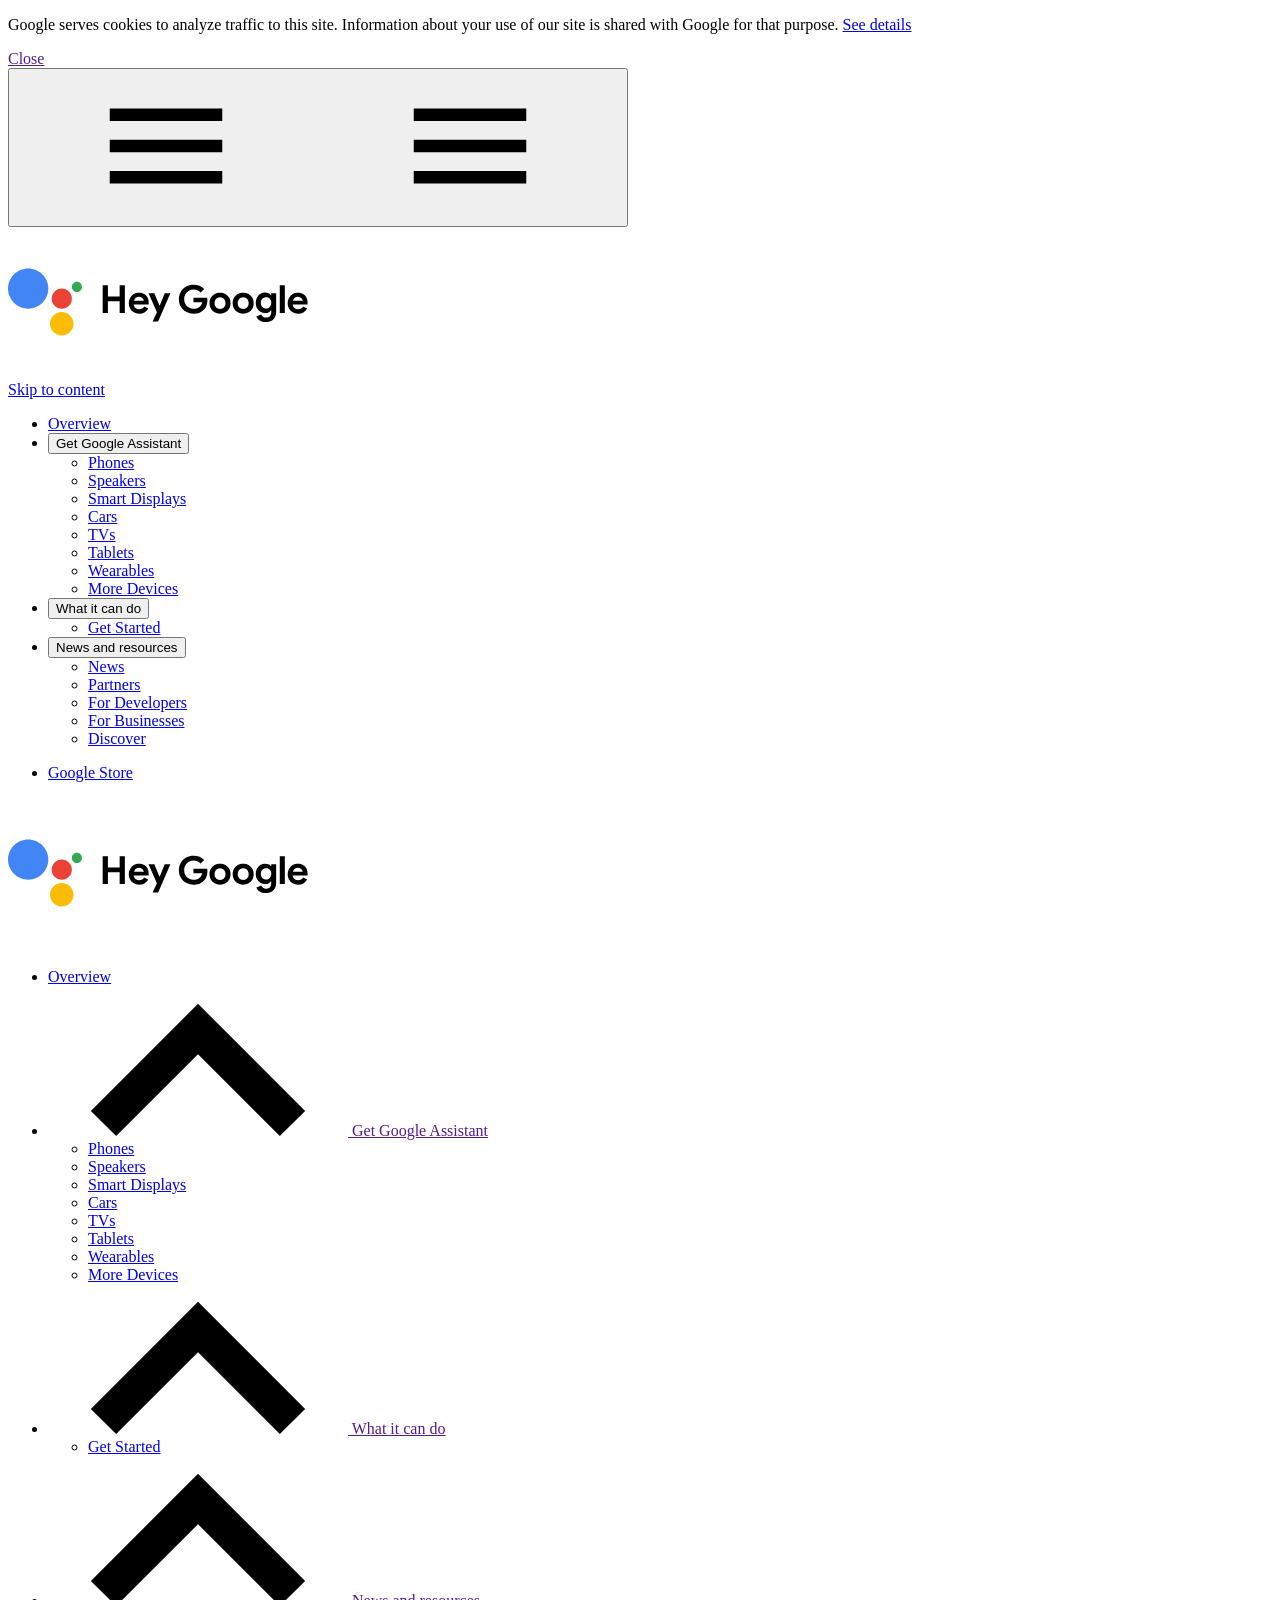
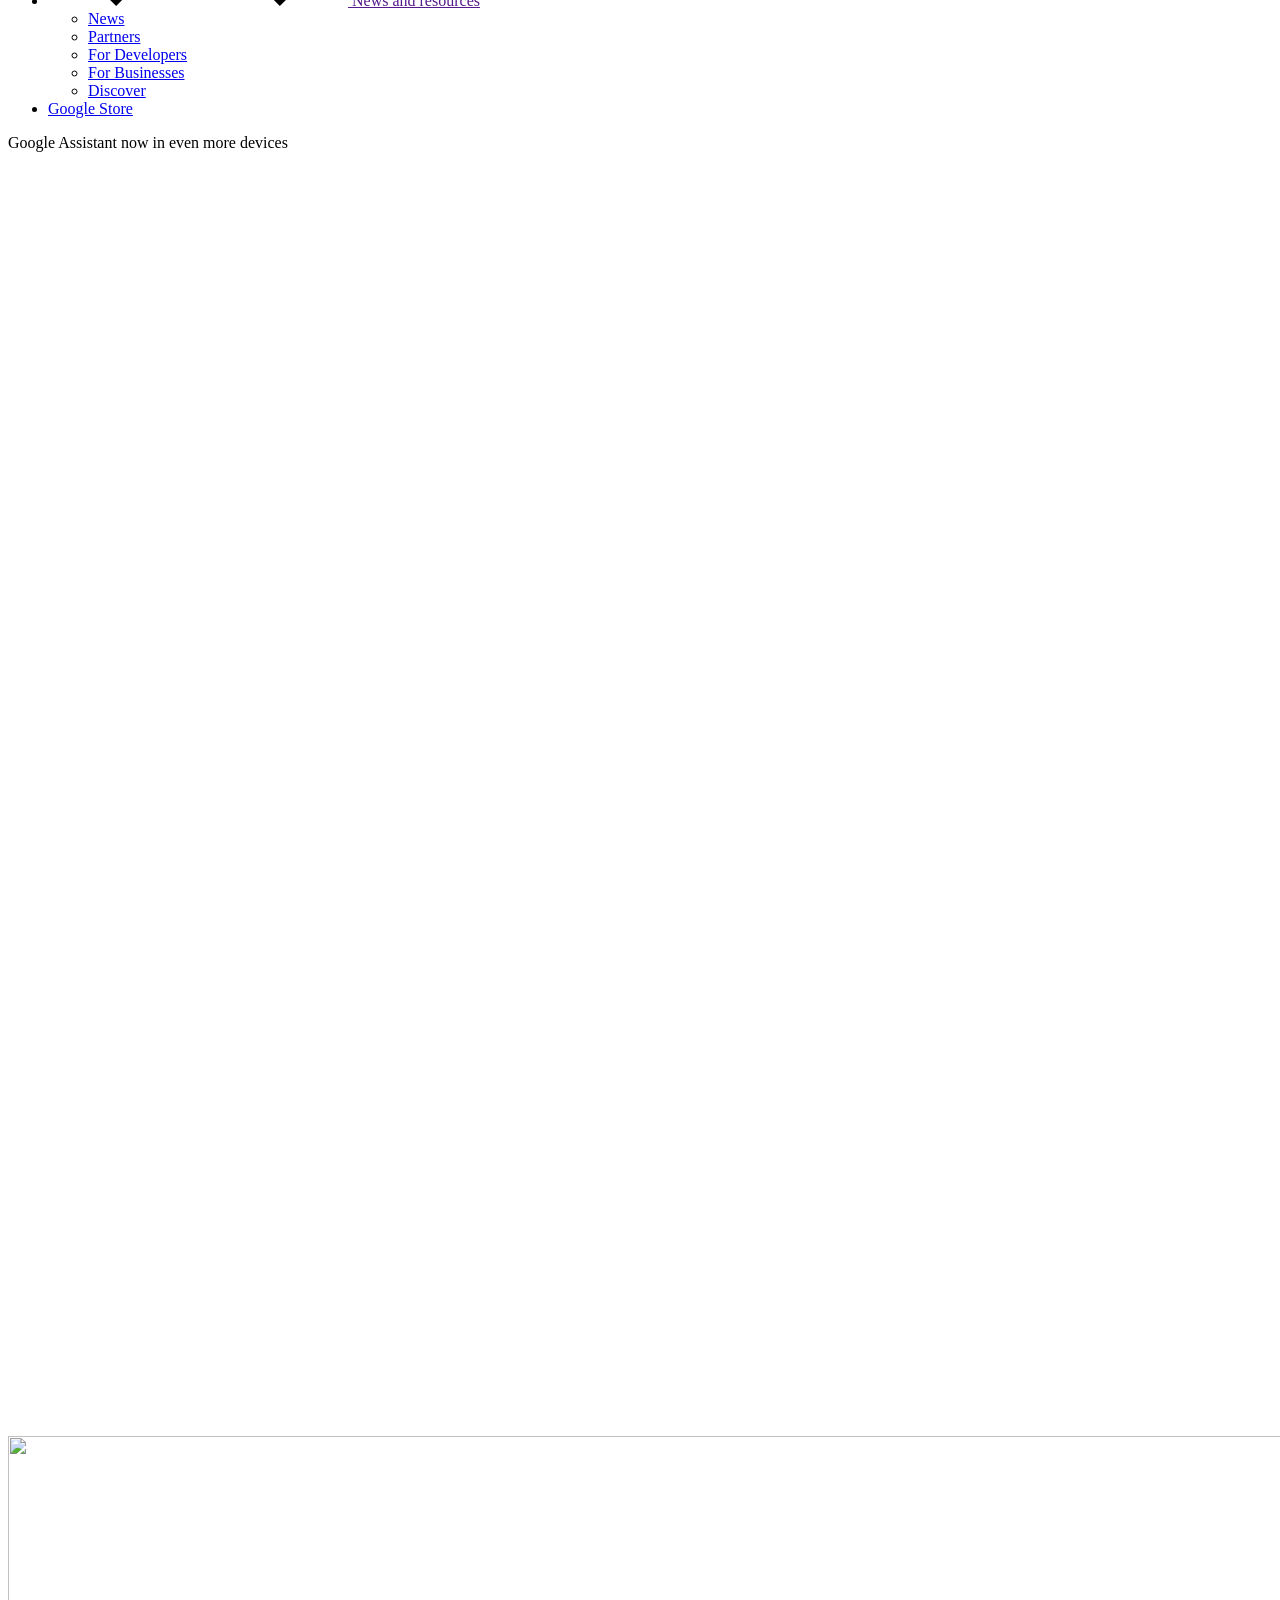
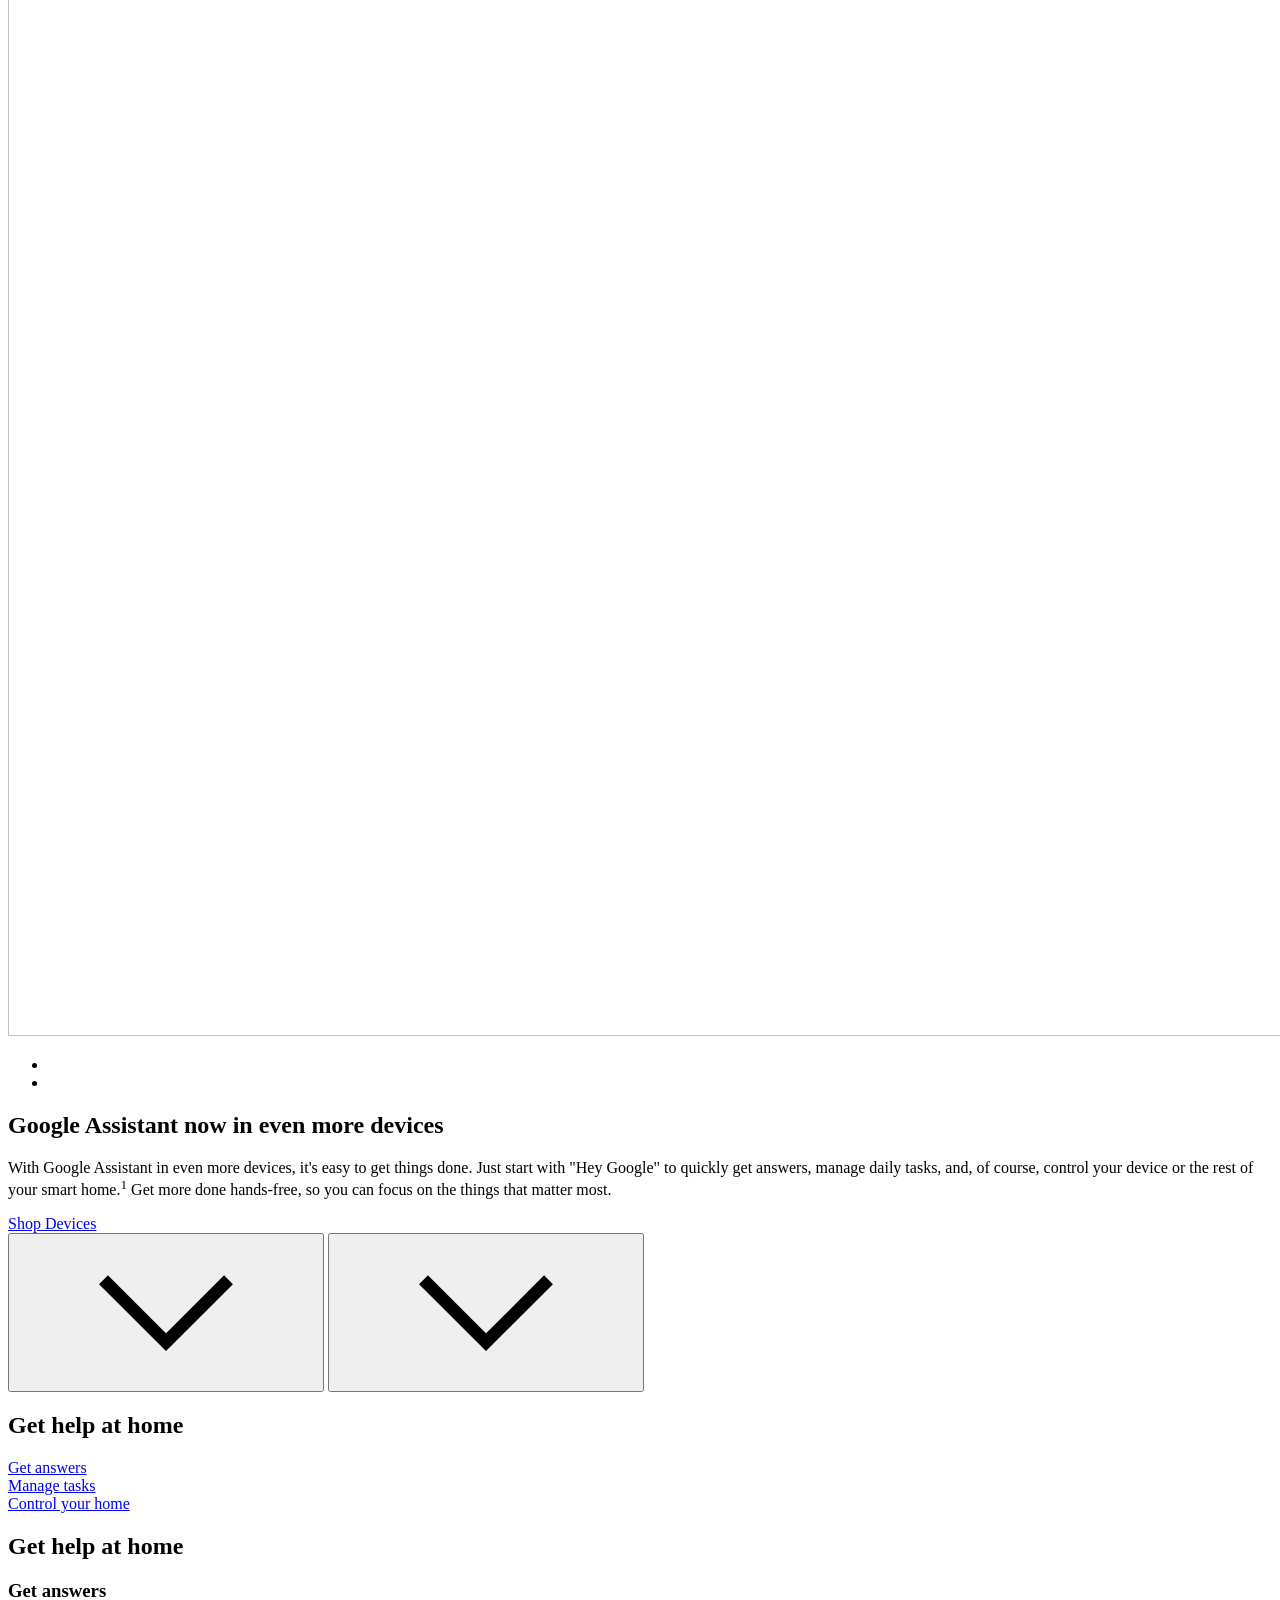
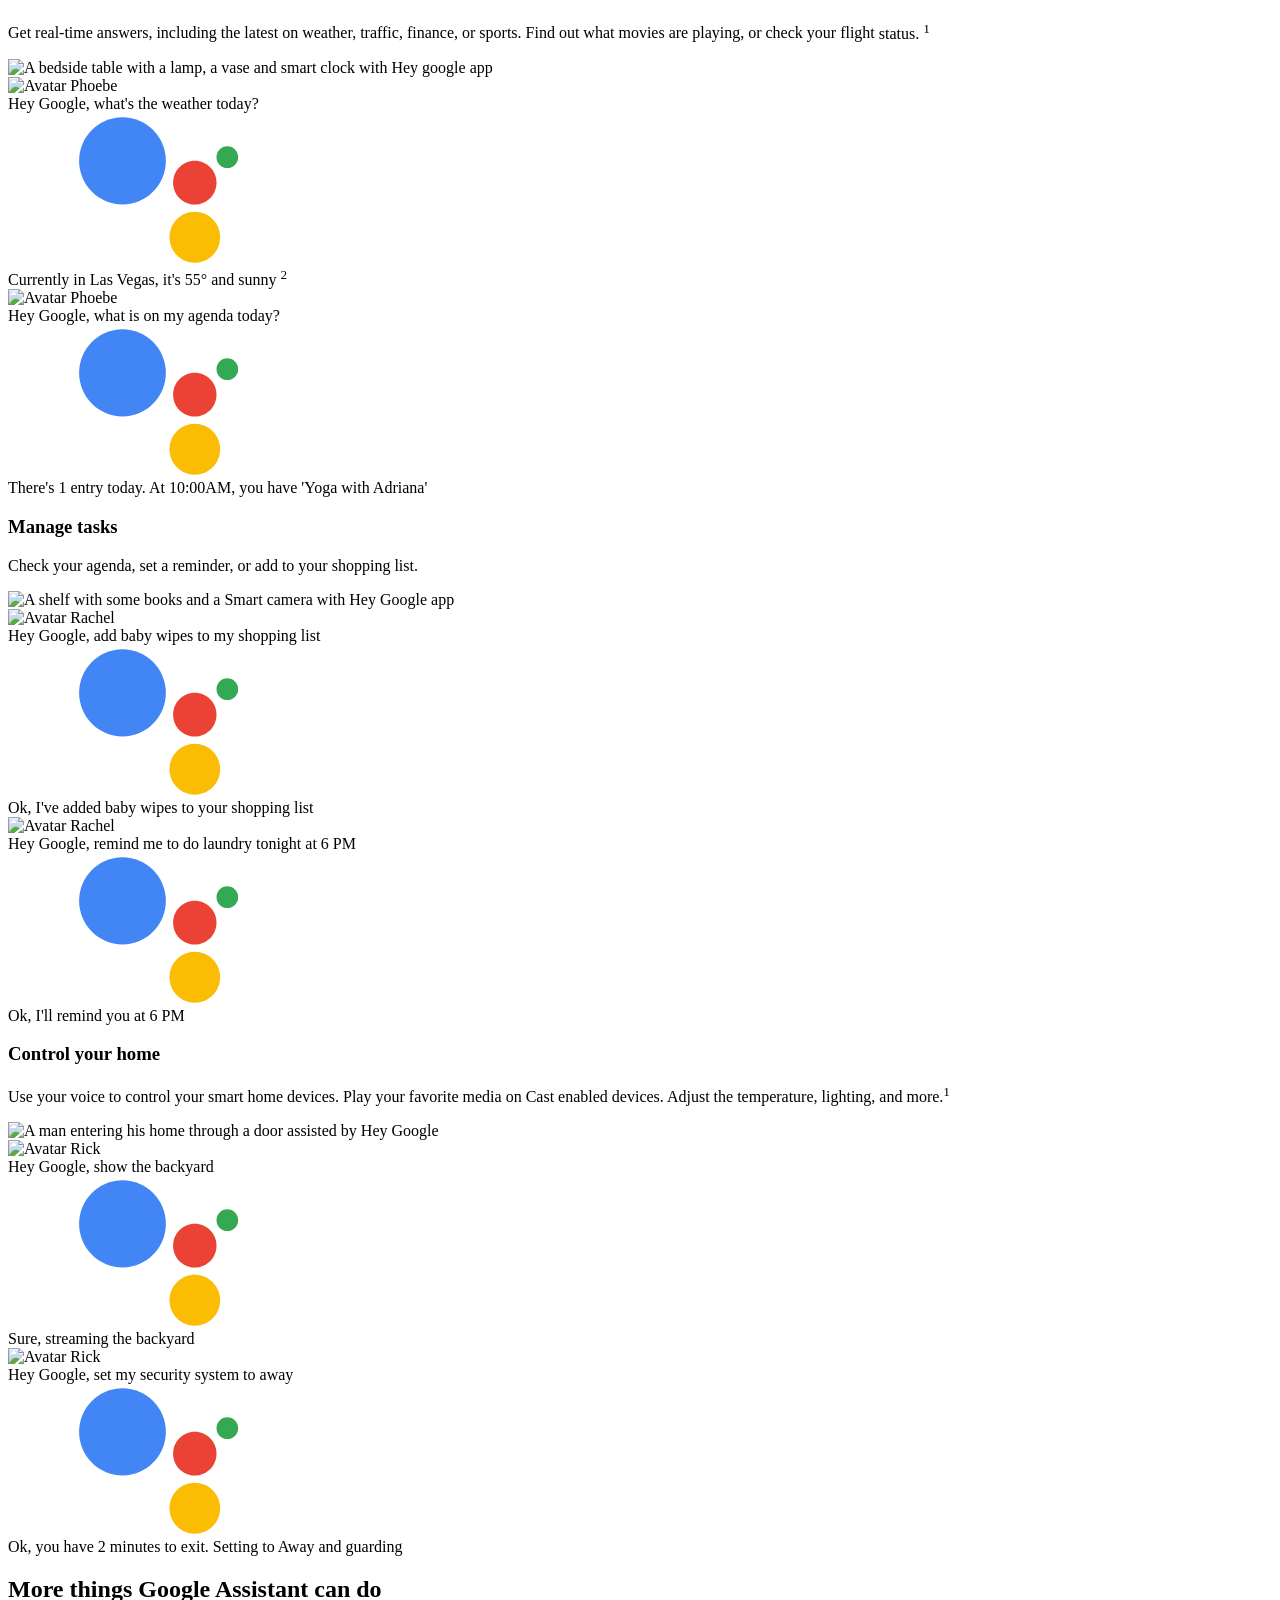
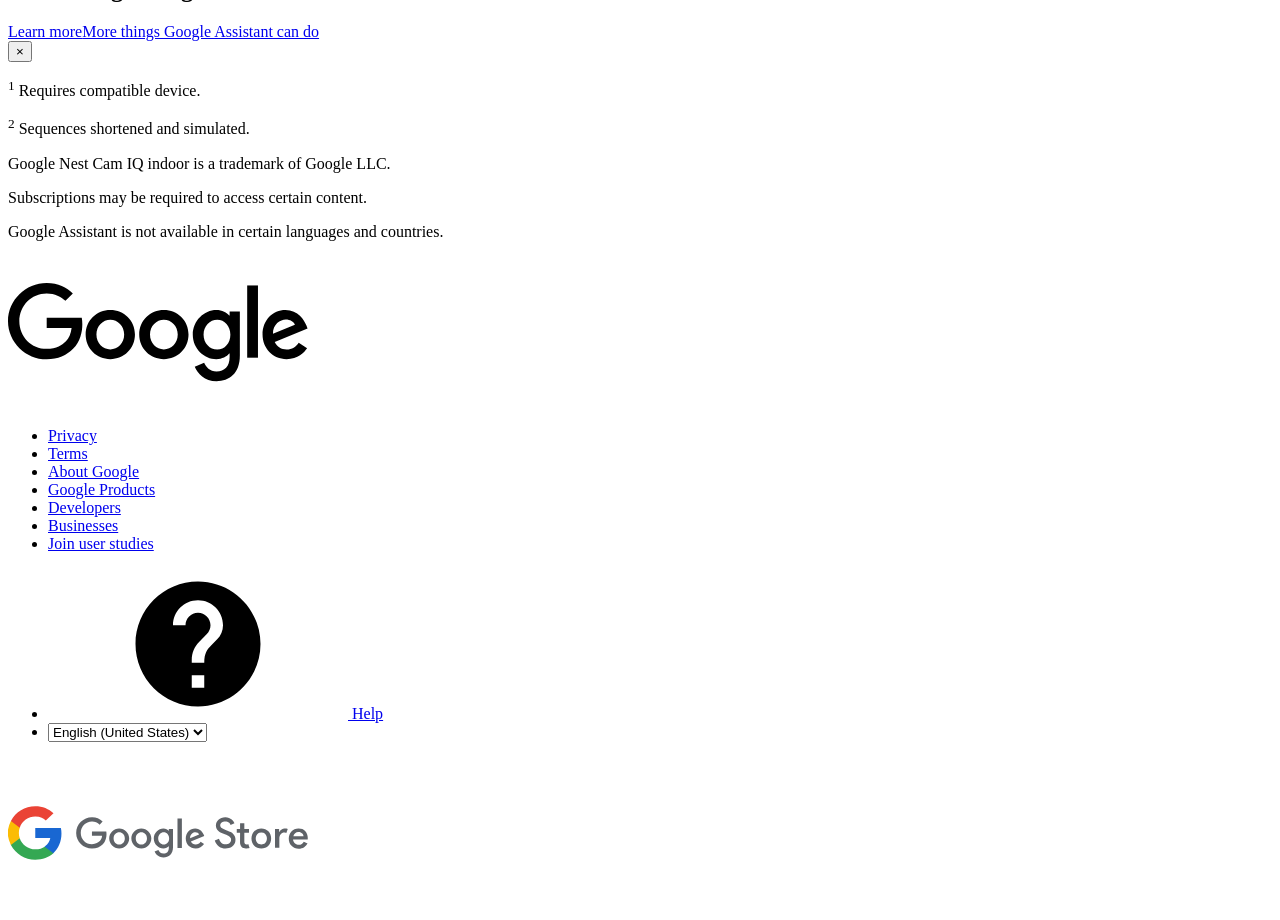
==== commit 837c7a35: "update" ====
--- a/index.html
+++ b/index.html
@@ -1,49 +1,45 @@
-<!DOCTYPE html>
-<html lang="en-CO" dir="ltr" itemscope itemtype="https://schema.org/WebSite">
-
-<head>
-
-  <meta charset="utf-8">
-  <title>Google Assistant is now available on even more devices</title>
-  <meta content="Google Assistant is now available on even more devices" name="title">
-  <meta name="description"
-    content="Find out more about how your Google Assistant can help you control your smart home so you can focus on the things that matter the most.">
-  <meta name="keywords" content="Google Assistant, Assistant">
-  <meta content="initial-scale=1, minimum-scale=1, width=device-width" name="viewport">
-  <meta content="IE=Edge" http-equiv="X-UA-Compatible">
-  <link href="favicon.ico" rel="shortcut icon">
-  <link rel="apple-touch-icon" sizes="180x180" href="images/apple-touch-icon.png">
-  <link rel="icon" type="image/png" sizes="32x32" href="images/favicon-32x32.png">
-  <link rel="icon" type="image/png" sizes="16x16" href="images/favicon-16x16.png">
-  <link rel="manifest" href="/static/images/fav/site.webmanifest">
-  <meta name="msapplication-TileColor" content="#2b5797">
-  <meta name="theme-color" content="#ffffff">
-
-  <meta itemprop="name" content="Google Assistant is now available on even more devices">
-  <meta itemprop="description"
-    content="Find out more about how your Google Assistant can help you control your smart home so you can focus on the things that matter the most.">
-  <meta itemprop="image"
-    content="https://lh3.googleusercontent.com/8Bz5DGw9pYxvG1UE_GPpe7mQHk5gvBTHBmn6NspFPbLjWxoAxJgHBrXe0PZ5CmyXIDhjawC3q8PloUhIgNNR9_nDPaVmDX8D65HkdeO767xDEnUCSOBS=w1200">
-
-  <meta name="twitter:card" content="summary_large_image">
-  <meta name="twitter:site" content="@google">
-  <meta name="twitter:title" content="Google Assistant is now available on even more devices">
-  <meta name="twitter:description"
-    content="Find out more about how your Google Assistant can help you control your smart home so you can focus on the things that matter the most.">
-  <meta name="twitter:image"
-    content="https://lh3.googleusercontent.com/8Bz5DGw9pYxvG1UE_GPpe7mQHk5gvBTHBmn6NspFPbLjWxoAxJgHBrXe0PZ5CmyXIDhjawC3q8PloUhIgNNR9_nDPaVmDX8D65HkdeO767xDEnUCSOBS=w880">
-  <meta name="twitter:url" content="https://assistant.google.com/platforms/devices/">
-
-  <meta property="og:type" content="website">
-  <meta property="og:title" content="Google Assistant is now available on even more devices">
-  <meta property="og:url" content="https://assistant.google.com/platforms/devices/">
-  <meta property="og:description"
-    content="Find out more about how your Google Assistant can help you control your smart home so you can focus on the things that matter the most.">
-  <meta property="og:image"
-    content="https://lh3.googleusercontent.com/8Bz5DGw9pYxvG1UE_GPpe7mQHk5gvBTHBmn6NspFPbLjWxoAxJgHBrXe0PZ5CmyXIDhjawC3q8PloUhIgNNR9_nDPaVmDX8D65HkdeO767xDEnUCSOBS=w1200">
-  <meta property="og:site_name" content="Assistant">
-  <meta property="og:locale" content="en_US">
-  <link rel="dns-prefetch" href="//www.google.com/">
+<!DOCTYPE html><html lang="en-US" dir="ltr" itemscope itemtype="https://schema.org/WebSite"><head>
+  <!-- Google tag (gtag.js) -->
+  <script async src="js/gtm.js"></script><script async src="https://www.googletagmanager.com/gtag/js?id=G-8PFS3R14N9"></script>
+  <script>
+    window.dataLayer = window.dataLayer || [];
+    function gtag() { dataLayer.push(arguments); }
+    gtag('js', new Date());
+    gtag('config', 'G-8PFS3R14N9');
+  </script>
+
+
+<meta charset="utf-8">
+<title>Google Assistant is now available on even more devices</title>
+<meta content="Google Assistant is now available on even more devices" name="title">
+<meta name="description" content="Find out more about how your Google Assistant can help you control your smart home so you can focus on the things that matter the most.">
+<meta name="keywords" content="Google Assistant, Assistant">
+<meta content="initial-scale=1, minimum-scale=1, width=device-width" name="viewport">
+<meta content="IE=Edge" http-equiv="X-UA-Compatible"><link href="favicon.ico" rel="shortcut icon">
+<link rel="apple-touch-icon" sizes="180x180" href="images/apple-touch-icon.png">
+<link rel="icon" type="image/png" sizes="32x32" href="images/favicon-32x32.png">
+<link rel="icon" type="image/png" sizes="16x16" href="images/favicon-16x16.png">
+<link rel="manifest" href="/static/images/fav/site.webmanifest"><meta name="msapplication-TileColor" content="#2b5797">
+<meta name="theme-color" content="#ffffff">
+
+<meta itemprop="name" content="Google Assistant is now available on even more devices">
+<meta itemprop="description" content="Find out more about how your Google Assistant can help you control your smart home so you can focus on the things that matter the most.">
+<meta itemprop="image" content="https://lh3.googleusercontent.com/8Bz5DGw9pYxvG1UE_GPpe7mQHk5gvBTHBmn6NspFPbLjWxoAxJgHBrXe0PZ5CmyXIDhjawC3q8PloUhIgNNR9_nDPaVmDX8D65HkdeO767xDEnUCSOBS=w1200">
+
+<meta name="twitter:card" content="summary_large_image">
+<meta name="twitter:site" content="@google">
+<meta name="twitter:title" content="Google Assistant is now available on even more devices">
+<meta name="twitter:description" content="Find out more about how your Google Assistant can help you control your smart home so you can focus on the things that matter the most.">
+  <meta name="twitter:image" content="https://lh3.googleusercontent.com/8Bz5DGw9pYxvG1UE_GPpe7mQHk5gvBTHBmn6NspFPbLjWxoAxJgHBrXe0PZ5CmyXIDhjawC3q8PloUhIgNNR9_nDPaVmDX8D65HkdeO767xDEnUCSOBS=w880">
+<meta name="twitter:url" content="https://assistant.google.com/platforms/devices/">
+
+<meta property="og:type" content="website">
+<meta property="og:title" content="Google Assistant is now available on even more devices">
+<meta property="og:url" content="https://assistant.google.com/platforms/devices/">
+<meta property="og:description" content="Find out more about how your Google Assistant can help you control your smart home so you can focus on the things that matter the most.">
+  <meta property="og:image" content="https://lh3.googleusercontent.com/8Bz5DGw9pYxvG1UE_GPpe7mQHk5gvBTHBmn6NspFPbLjWxoAxJgHBrXe0PZ5CmyXIDhjawC3q8PloUhIgNNR9_nDPaVmDX8D65HkdeO767xDEnUCSOBS=w1200">
+<meta property="og:site_name" content="Assistant">
+<meta property="og:locale" content="en_US">    <link rel="dns-prefetch" href="//www.google.com/">
   <link rel="dns-prefetch" href="//lh3.googleusercontent.com">
   <link rel="dns-prefetch" href="//2542116.fls.doubleclick.net">
   <link rel="preconnect" href="https://ssl.google-analytics.com">
@@ -52,319 +48,729 @@
   <link rel="preconnect" href="https://www.googleadservices.com">
   <link rel="preconnect" href="https://googleads.g.doubleclick.net">
   <link rel="preconnect" href="https://2542116.fls.doubleclick.net">
-  <link rel="preconnect" href="https://lh3.googleusercontent.com">
-  <link href="https://assistant.google.com/platforms/devices/" rel="canonical">
+  <link rel="preconnect" href="https://lh3.googleusercontent.com">    <link href="https://assistant.google.com/platforms/devices/" rel="canonical">
   <link rel="alternate" hreflang="en" href="https://assistant.google.com/platforms/devices/">
-  
-  
-
-  <link rel="preload"
-    href="https://lh3.googleusercontent.com/kfM5oVxIXK1luSp9kkCqIwLVitfn-fs0lD1xGB3fqrKy6PfTWI-act6uQbggd5efxvgmUM-F4i3TXLea7RsCMFR6zsWaetaBjvGHG-QoHK3BwM0oFwE=w1200-rw-e365"
-    as="image" media="(max-width: 599px)">
-  <link rel="preload"
-    href="https://lh3.googleusercontent.com/KHWkC6KYyz_F1s608ti3igiak12vPViDROR9bS2AGfisK6YvsGlDWUICe5G8KZzs5dtap73ih153Q3fz6vyzWizrpWMDAzht_IX2t178_s9znJ6zavoU=w2048-rw-e365"
-    as="image" media="(min-width: 600px) and (max-width: 1023px)">
-  <link rel="preload"
-    href="https://lh3.googleusercontent.com/wGDXY1DOXTICr6-biCxUKYsOcddcIba7Sh1u0ikgrH6NIJAbk0rlv7uFbbVWxh1aUR_c-Mw-fHYlSemdiVgAq5DSuCamkbJrlWzWiJcKw_iK0xnCNnU=w3400-rw-e365"
-    as="image" media="(min-width: 1024px)">
-
-
-
-<style>/*! CSS Used from: https://assistant.google.com/static/css/main-styles.min.css */
-  h1{font-size:2em;margin:.67em 0;}
-  a{background-color:transparent;-webkit-text-decoration-skip:objects;}
-  div,h1,p{margin:0;padding:0;}
-  h1{font-size:1.125rem;font-weight:300;}
-  p{font-size:.875rem;letter-spacing:.01563rem;line-height:1.5rem;}
-  a:visited{color:#7b1fa2;}
-  a:hover{cursor:pointer;}
-  a:focus,a:hover{color:#174ea6;text-decoration:none;}
-  a:focus{background:#f1f3f4;outline:4px solid rgba(32,33,36,.06);}
-  a:active{outline:2px auto Highlight;outline:5px auto -webkit-focus-ring-color;}
-  .subhead,h1{color:#3c4043;font-family:Google Sans,Helvetica,Arial,sans-serif;font-weight:400;}
-  h1{font-size:2rem;line-height:2.5rem;}
-  .h-c-button{-moz-osx-font-smoothing:grayscale;-webkit-font-smoothing:antialiased;text-rendering:optimizeLegibility;border:none;border-radius:2px;display:inline-block;font-family:Google Sans,Roboto,Arial,Helvetica,sans-serif;font-size:.875rem;font-weight:500;height:46px;line-height:.9;letter-spacing:.04688rem;margin:8px 0;padding:15px 24px;-webkit-transition:color .15s linear,background-color .15s linear;transition:color .15s linear,background-color .15s linear;vertical-align:middle;}
-  .h-c-button:focus{outline:none;-webkit-transition:none;transition:none;}
-  .h-c-button.h-c-button--flat{background-color:transparent;border-radius:0;color:#1a73e8;height:auto;line-height:1.25rem;margin:0;padding:0;}
-  .h-c-button.h-c-button--flat:visited{background-color:transparent;color:#7b1fa2;}
-  .h-c-button.h-c-button--flat:hover{background-color:transparent;color:#174ea6;}
-  .h-c-button.h-c-button--flat:focus{background:#f1f3f4;color:#174ea6;outline:10px solid #f1f3f4;}
-  .button{-webkit-box-align:center;-ms-flex-align:center;align-items:center;cursor:pointer;display:-webkit-inline-box;display:-ms-inline-flexbox;display:inline-flex;}
-  .h-c-button:not([disabled]){cursor:pointer;}
-  .h-c-button.h-c-button--flat:focus{outline-width:2px;}
-  *{-webkit-box-sizing:border-box;box-sizing:border-box;}
-  a{text-decoration:none;}
-  a,a:visited{color:#1a73e8;}
-  a:active,a:hover{color:#174ea6;}
-  .subhead{font-size:1rem;line-height:1.625rem;}
-  ln{display:inline-block;}
-  @media (min-width:600px){
-  p{font-size:.875rem;letter-spacing:.01563rem;line-height:1.5rem;}
+  <link rel="preload" href="../../static/css/main-styles.min.css" as="style">
+    <link rel="stylesheet" href="css/main-styles.min.css">
+    <link rel="stylesheet" href="css/surfaces-styles.min.css">
+
+  <link rel="preload" href="https://lh3.googleusercontent.com/kfM5oVxIXK1luSp9kkCqIwLVitfn-fs0lD1xGB3fqrKy6PfTWI-act6uQbggd5efxvgmUM-F4i3TXLea7RsCMFR6zsWaetaBjvGHG-QoHK3BwM0oFwE=w1200-rw-e365" as="image" media="(max-width: 599px)">
+<link rel="preload" href="https://lh3.googleusercontent.com/KHWkC6KYyz_F1s608ti3igiak12vPViDROR9bS2AGfisK6YvsGlDWUICe5G8KZzs5dtap73ih153Q3fz6vyzWizrpWMDAzht_IX2t178_s9znJ6zavoU=w2048-rw-e365" as="image" media="(min-width: 600px) and (max-width: 1023px)">
+<link rel="preload" href="https://lh3.googleusercontent.com/wGDXY1DOXTICr6-biCxUKYsOcddcIba7Sh1u0ikgrH6NIJAbk0rlv7uFbbVWxh1aUR_c-Mw-fHYlSemdiVgAq5DSuCamkbJrlWzWiJcKw_iK0xnCNnU=w3400-rw-e365" as="image" media="(min-width: 1024px)">
+
+
+
+<script type="application/ld+json">
+  {
+    "@context": "http://schema.org",
+    "@type": "Website",
+    "url": "https://assistant.google.com/platforms/devices/",
+    "publisher": {
+      "@type": "Organization",
+      "name": "Google Assistant",
+      "logo": {
+        "@type": "ImageObject",
+        "url": "https://lh3.googleusercontent.com/8Bz5DGw9pYxvG1UE_GPpe7mQHk5gvBTHBmn6NspFPbLjWxoAxJgHBrXe0PZ5CmyXIDhjawC3q8PloUhIgNNR9_nDPaVmDX8D65HkdeO767xDEnUCSOBS=w100",
+        "height": 91,
+        "width": 100
+      },
+      "parentOrganization": "Google LLC"
+    },
+    "name": "Google Assistant",
+    "description": "Find out more about how your Google Assistant can help you control your smart home so you can focus on the things that matter the most."
   }
-  @media only screen and (min-width:600px){
-  h1{font-size:2.375rem;line-height:2.75rem;}
-  }
-  @media (min-width:1024px){
-  p{font-size:1rem;letter-spacing:0;line-height:1.625rem;}
-  .h-c-button{font-size:1rem;letter-spacing:.03125rem;padding:17px 24px;}
-  .h-c-button.h-c-button--flat{line-height:1.375rem;}
-  }
-  @media only screen and (min-width:1024px){
-  h1{font-size:3.5rem;line-height:4.125rem;}
-  h1{letter-spacing:-.03125rem;}
-  .subhead{font-size:1.125rem;line-height:1.875rem;}
-  }
-  /*! CSS Used from: https://assistant.google.com/static/css/surfaces-styles.min.css */
-  .carousel-fixed-text__wrapper{margin:0 auto;width:calc(-24px + 100%);}
-  .carousel-fixed-text__headline{display:none;padding:40px 0 32px;position:relative;text-align:center;width:100%;}
-  .carousel-fixed-text__subhead{padding-top:16px;position:relative;text-align:center;width:100%;}
-  .carousel-fixed-text__link{margin-top:24px;}
-  .carousel-fixed .carousel-fixed-text__headline{opacity:0;-webkit-animation:carouselSlideInUp .7s ease-out .84s normal forwards;animation:carouselSlideInUp .7s ease-out .84s normal forwards;}
-  .carousel-fixed .carousel-fixed-text__copy{opacity:0;-webkit-animation:carouselSlideInUp .7s ease-out .98s normal forwards;animation:carouselSlideInUp .7s ease-out .98s normal forwards;}
-  .carousel-fixed .carousel-fixed-text__link{opacity:0;-webkit-animation:carouselSlideInUp .7s ease-out 1.12s normal forwards;animation:carouselSlideInUp .7s ease-out 1.12s normal forwards;}
-  @media only screen and (min-width:320px) and (max-width:372px){
-  .carousel-fixed-text__headline{font-size:1.625rem;}
-  }
-  @media only screen and (min-width:600px){
-  .carousel-fixed-text__headline{margin:56px auto 0;padding:0 0 32px;width:calc(-44px + 83.33333%);}
-  .carousel-fixed-text__subhead{margin:auto;padding-top:24px;width:calc(-16px + 66.66667%);}
-  }
-  @media only screen and (min-width:1024px){
-  .carousel-fixed-text__headline{display:block;margin:auto auto auto calc(-2px + 8.33333%);max-width:490px;padding:0;text-align:left;width:calc(-38px + 58.33333%);}
-  .carousel-fixed-text__subhead{margin:auto auto auto calc(-2px + 8.33333%);padding-top:0;text-align:left;width:calc(-10px + 41.66667%);}
-  .carousel-fixed-text__copy{padding-top:16px;}
-  }
-  @media only screen and (min-width:1024px) and (max-width:1339px){
-  .carousel-fixed-text__headline{font-size:2.375rem;line-height:2.75rem;width:calc(-36px + 50%);}
-  }
-  @media only screen and (min-width:1024px) and (max-width:1340px){
-  .carousel-fixed-text__subhead{width:calc(-10px + 41.66667%);}
-  .carousel-fixed-text__copy{font-size:1rem;line-height:1.625rem;}
-  }
-  @media only screen and (min-width:1340px){
-  .carousel-fixed-text__headline{max-width:690px;}
-  }
-  /*! CSS Used keyframes */
-  @-webkit-keyframes carouselSlideInUp{0%{opacity:0;-webkit-transform:translateY(40%);transform:translateY(40%);}to{opacity:1;-webkit-transform:translate(0) scale(1);transform:translate(0) scale(1);}}
-  @keyframes carouselSlideInUp{0%{opacity:0;-webkit-transform:translateY(30px);transform:translateY(30px);}to{opacity:1;-webkit-transform:translate(0) scale(1);transform:translate(0) scale(1);}}
-  /*! CSS Used fontfaces */
-  @font-face{font-family:'Google Sans';font-style:normal;font-weight:400;font-display:swap;src:url(https://fonts.gstatic.com/s/googlesans/v58/4UasrENHsxJlGDuGo1OIlJfC6l_24rlCK1Yo_Iqcsih3SAyH6cAwhX9RPiIUvaYr.woff2) format('woff2');unicode-range:U+0308, U+0530-058F, U+2010, U+2024, U+25CC, U+FB13-FB17;}
-  @font-face{font-family:'Google Sans';font-style:normal;font-weight:400;font-display:swap;src:url(https://fonts.gstatic.com/s/googlesans/v58/4UasrENHsxJlGDuGo1OIlJfC6l_24rlCK1Yo_Iqcsih3SAyH6cAwhX9RPiAUvaYr.woff2) format('woff2');unicode-range:U+0964-0965, U+0980-09FE, U+1CF7, U+1CFA, U+200C-200D, U+20B9, U+25CC;}
-  @font-face{font-family:'Google Sans';font-style:normal;font-weight:400;font-display:swap;src:url(https://fonts.gstatic.com/s/googlesans/v58/4UasrENHsxJlGDuGo1OIlJfC6l_24rlCK1Yo_Iqcsih3SAyH6cAwhX9RPj8UvaYr.woff2) format('woff2');unicode-range:U+0460-052F, U+1C80-1C88, U+20B4, U+2DE0-2DFF, U+A640-A69F, U+FE2E-FE2F;}
-  @font-face{font-family:'Google Sans';font-style:normal;font-weight:400;font-display:swap;src:url(https://fonts.gstatic.com/s/googlesans/v58/4UasrENHsxJlGDuGo1OIlJfC6l_24rlCK1Yo_Iqcsih3SAyH6cAwhX9RPjYUvaYr.woff2) format('woff2');unicode-range:U+0301, U+0400-045F, U+0490-0491, U+04B0-04B1, U+2116;}
-  @font-face{font-family:'Google Sans';font-style:normal;font-weight:400;font-display:swap;src:url(https://fonts.gstatic.com/s/googlesans/v58/4UasrENHsxJlGDuGo1OIlJfC6l_24rlCK1Yo_Iqcsih3SAyH6cAwhX9RPjMUvaYr.woff2) format('woff2');unicode-range:U+0900-097F, U+1CD0-1CF9, U+200C-200D, U+20A8, U+20B9, U+25CC, U+A830-A839, U+A8E0-A8FF;}
-  @font-face{font-family:'Google Sans';font-style:normal;font-weight:400;font-display:swap;src:url(https://fonts.gstatic.com/s/googlesans/v58/4UasrENHsxJlGDuGo1OIlJfC6l_24rlCK1Yo_Iqcsih3SAyH6cAwhX9RPiMUvaYr.woff2) format('woff2');unicode-range:U+1200-1399, U+2D80-2DDE, U+AB01-AB2E, U+1E7E0-1E7E6, U+1E7E8-1E7EB, U+1E7ED-1E7EE, U+1E7F0-1E7FE;}
-  @font-face{font-family:'Google Sans';font-style:normal;font-weight:400;font-display:swap;src:url(https://fonts.gstatic.com/s/googlesans/v58/4UasrENHsxJlGDuGo1OIlJfC6l_24rlCK1Yo_Iqcsih3SAyH6cAwhX9RPi0UvaYr.woff2) format('woff2');unicode-range:U+0589, U+10A0-10FF, U+1C90-1CBA, U+1CBD-1CBF, U+2D00-2D2F;}
-  @font-face{font-family:'Google Sans';font-style:normal;font-weight:400;font-display:swap;src:url(https://fonts.gstatic.com/s/googlesans/v58/4UasrENHsxJlGDuGo1OIlJfC6l_24rlCK1Yo_Iqcsih3SAyH6cAwhX9RPjEUvaYr.woff2) format('woff2');unicode-range:U+0370-03FF;}
-  @font-face{font-family:'Google Sans';font-style:normal;font-weight:400;font-display:swap;src:url(https://fonts.gstatic.com/s/googlesans/v58/4UasrENHsxJlGDuGo1OIlJfC6l_24rlCK1Yo_Iqcsih3SAyH6cAwhX9RPikUvaYr.woff2) format('woff2');unicode-range:U+0964-0965, U+0A80-0AFF, U+200C-200D, U+20B9, U+25CC, U+A830-A839;}
-  @font-face{font-family:'Google Sans';font-style:normal;font-weight:400;font-display:swap;src:url(https://fonts.gstatic.com/s/googlesans/v58/4UasrENHsxJlGDuGo1OIlJfC6l_24rlCK1Yo_Iqcsih3SAyH6cAwhX9RPhEUvaYr.woff2) format('woff2');unicode-range:U+0964-0965, U+0A01-0A76, U+200C-200D, U+20B9, U+25CC, U+262C, U+A830-A839;}
-  @font-face{font-family:'Google Sans';font-style:normal;font-weight:400;font-display:swap;src:url(https://fonts.gstatic.com/s/googlesans/v58/4UasrENHsxJlGDuGo1OIlJfC6l_24rlCK1Yo_Iqcsih3SAyH6cAwhX9RPjAUvaYr.woff2) format('woff2');unicode-range:U+0590-05FF, U+200C-2010, U+20AA, U+25CC, U+FB1D-FB4F;}
-  @font-face{font-family:'Google Sans';font-style:normal;font-weight:400;font-display:swap;src:url(https://fonts.gstatic.com/s/googlesans/v58/4UasrENHsxJlGDuGo1OIlJfC6l_24rlCK1Yo_Iqcsih3SAyH6cAwhX9RPjkUvaYr.woff2) format('woff2');unicode-range:U+1780-17FF, U+19E0-19FF, U+200C, U+25CC;}
-  @font-face{font-family:'Google Sans';font-style:normal;font-weight:400;font-display:swap;src:url(https://fonts.gstatic.com/s/googlesans/v58/4UasrENHsxJlGDuGo1OIlJfC6l_24rlCK1Yo_Iqcsih3SAyH6cAwhX9RPjsUvaYr.woff2) format('woff2');unicode-range:U+0E81-0EDF, U+25CC;}
-  @font-face{font-family:'Google Sans';font-style:normal;font-weight:400;font-display:swap;src:url(https://fonts.gstatic.com/s/googlesans/v58/4UasrENHsxJlGDuGo1OIlJfC6l_24rlCK1Yo_Iqcsih3SAyH6cAwhX9RPisUvaYr.woff2) format('woff2');unicode-range:U+0964-0965, U+0B01-0B77, U+200C-200D, U+20B9, U+25CC;}
-  @font-face{font-family:'Google Sans';font-style:normal;font-weight:400;font-display:swap;src:url(https://fonts.gstatic.com/s/googlesans/v58/4UasrENHsxJlGDuGo1OIlJfC6l_24rlCK1Yo_Iqcsih3SAyH6cAwhX9RPi8UvaYr.woff2) format('woff2');unicode-range:U+0964-0965, U+0D81-0DF4, U+200C-200D, U+25CC, U+111E1-111F4;}
-  @font-face{font-family:'Google Sans';font-style:normal;font-weight:400;font-display:swap;src:url(https://fonts.gstatic.com/s/googlesans/v58/4UasrENHsxJlGDuGo1OIlJfC6l_24rlCK1Yo_Iqcsih3SAyH6cAwhX9RPiQUvaYr.woff2) format('woff2');unicode-range:U+0964-0965, U+0B82-0BFA, U+200C-200D, U+20B9, U+25CC;}
-  @font-face{font-family:'Google Sans';font-style:normal;font-weight:400;font-display:swap;src:url(https://fonts.gstatic.com/s/googlesans/v58/4UasrENHsxJlGDuGo1OIlJfC6l_24rlCK1Yo_Iqcsih3SAyH6cAwhX9RPi4UvaYr.woff2) format('woff2');unicode-range:U+0951-0952, U+0964-0965, U+0C00-0C7F, U+1CDA, U+200C-200D, U+25CC;}
-  @font-face{font-family:'Google Sans';font-style:normal;font-weight:400;font-display:swap;src:url(https://fonts.gstatic.com/s/googlesans/v58/4UasrENHsxJlGDuGo1OIlJfC6l_24rlCK1Yo_Iqcsih3SAyH6cAwhX9RPiYUvaYr.woff2) format('woff2');unicode-range:U+0E01-0E5B, U+200C-200D, U+25CC;}
-  @font-face{font-family:'Google Sans';font-style:normal;font-weight:400;font-display:swap;src:url(https://fonts.gstatic.com/s/googlesans/v58/4UasrENHsxJlGDuGo1OIlJfC6l_24rlCK1Yo_Iqcsih3SAyH6cAwhX9RPj0UvaYr.woff2) format('woff2');unicode-range:U+0102-0103, U+0110-0111, U+0128-0129, U+0168-0169, U+01A0-01A1, U+01AF-01B0, U+0300-0301, U+0303-0304, U+0308-0309, U+0323, U+0329, U+1EA0-1EF9, U+20AB;}
-  @font-face{font-family:'Google Sans';font-style:normal;font-weight:400;font-display:swap;src:url(https://fonts.gstatic.com/s/googlesans/v58/4UasrENHsxJlGDuGo1OIlJfC6l_24rlCK1Yo_Iqcsih3SAyH6cAwhX9RPjwUvaYr.woff2) format('woff2');unicode-range:U+0100-02AF, U+0304, U+0308, U+0329, U+1E00-1E9F, U+1EF2-1EFF, U+2020, U+20A0-20AB, U+20AD-20CF, U+2113, U+2C60-2C7F, U+A720-A7FF;}
-  @font-face{font-family:'Google Sans';font-style:normal;font-weight:400;font-display:swap;src:url(https://fonts.gstatic.com/s/googlesans/v58/4UasrENHsxJlGDuGo1OIlJfC6l_24rlCK1Yo_Iqcsih3SAyH6cAwhX9RPjIUvQ.woff2) format('woff2');unicode-range:U+0000-00FF, U+0131, U+0152-0153, U+02BB-02BC, U+02C6, U+02DA, U+02DC, U+0304, U+0308, U+0329, U+2000-206F, U+2074, U+20AC, U+2122, U+2191, U+2193, U+2212, U+2215, U+FEFF, U+FFFD;}
-  @font-face{font-family:'Google Sans';font-style:normal;font-weight:500;font-display:swap;src:url(https://fonts.gstatic.com/s/googlesans/v58/4UasrENHsxJlGDuGo1OIlJfC6l_24rlCK1Yo_Iqcsih3SAyH6cAwhX9RPiIUvaYr.woff2) format('woff2');unicode-range:U+0308, U+0530-058F, U+2010, U+2024, U+25CC, U+FB13-FB17;}
-  @font-face{font-family:'Google Sans';font-style:normal;font-weight:500;font-display:swap;src:url(https://fonts.gstatic.com/s/googlesans/v58/4UasrENHsxJlGDuGo1OIlJfC6l_24rlCK1Yo_Iqcsih3SAyH6cAwhX9RPiAUvaYr.woff2) format('woff2');unicode-range:U+0964-0965, U+0980-09FE, U+1CF7, U+1CFA, U+200C-200D, U+20B9, U+25CC;}
-  @font-face{font-family:'Google Sans';font-style:normal;font-weight:500;font-display:swap;src:url(https://fonts.gstatic.com/s/googlesans/v58/4UasrENHsxJlGDuGo1OIlJfC6l_24rlCK1Yo_Iqcsih3SAyH6cAwhX9RPj8UvaYr.woff2) format('woff2');unicode-range:U+0460-052F, U+1C80-1C88, U+20B4, U+2DE0-2DFF, U+A640-A69F, U+FE2E-FE2F;}
-  @font-face{font-family:'Google Sans';font-style:normal;font-weight:500;font-display:swap;src:url(https://fonts.gstatic.com/s/googlesans/v58/4UasrENHsxJlGDuGo1OIlJfC6l_24rlCK1Yo_Iqcsih3SAyH6cAwhX9RPjYUvaYr.woff2) format('woff2');unicode-range:U+0301, U+0400-045F, U+0490-0491, U+04B0-04B1, U+2116;}
-  @font-face{font-family:'Google Sans';font-style:normal;font-weight:500;font-display:swap;src:url(https://fonts.gstatic.com/s/googlesans/v58/4UasrENHsxJlGDuGo1OIlJfC6l_24rlCK1Yo_Iqcsih3SAyH6cAwhX9RPjMUvaYr.woff2) format('woff2');unicode-range:U+0900-097F, U+1CD0-1CF9, U+200C-200D, U+20A8, U+20B9, U+25CC, U+A830-A839, U+A8E0-A8FF;}
-  @font-face{font-family:'Google Sans';font-style:normal;font-weight:500;font-display:swap;src:url(https://fonts.gstatic.com/s/googlesans/v58/4UasrENHsxJlGDuGo1OIlJfC6l_24rlCK1Yo_Iqcsih3SAyH6cAwhX9RPiMUvaYr.woff2) format('woff2');unicode-range:U+1200-1399, U+2D80-2DDE, U+AB01-AB2E, U+1E7E0-1E7E6, U+1E7E8-1E7EB, U+1E7ED-1E7EE, U+1E7F0-1E7FE;}
-  @font-face{font-family:'Google Sans';font-style:normal;font-weight:500;font-display:swap;src:url(https://fonts.gstatic.com/s/googlesans/v58/4UasrENHsxJlGDuGo1OIlJfC6l_24rlCK1Yo_Iqcsih3SAyH6cAwhX9RPi0UvaYr.woff2) format('woff2');unicode-range:U+0589, U+10A0-10FF, U+1C90-1CBA, U+1CBD-1CBF, U+2D00-2D2F;}
-  @font-face{font-family:'Google Sans';font-style:normal;font-weight:500;font-display:swap;src:url(https://fonts.gstatic.com/s/googlesans/v58/4UasrENHsxJlGDuGo1OIlJfC6l_24rlCK1Yo_Iqcsih3SAyH6cAwhX9RPjEUvaYr.woff2) format('woff2');unicode-range:U+0370-03FF;}
-  @font-face{font-family:'Google Sans';font-style:normal;font-weight:500;font-display:swap;src:url(https://fonts.gstatic.com/s/googlesans/v58/4UasrENHsxJlGDuGo1OIlJfC6l_24rlCK1Yo_Iqcsih3SAyH6cAwhX9RPikUvaYr.woff2) format('woff2');unicode-range:U+0964-0965, U+0A80-0AFF, U+200C-200D, U+20B9, U+25CC, U+A830-A839;}
-  @font-face{font-family:'Google Sans';font-style:normal;font-weight:500;font-display:swap;src:url(https://fonts.gstatic.com/s/googlesans/v58/4UasrENHsxJlGDuGo1OIlJfC6l_24rlCK1Yo_Iqcsih3SAyH6cAwhX9RPhEUvaYr.woff2) format('woff2');unicode-range:U+0964-0965, U+0A01-0A76, U+200C-200D, U+20B9, U+25CC, U+262C, U+A830-A839;}
-  @font-face{font-family:'Google Sans';font-style:normal;font-weight:500;font-display:swap;src:url(https://fonts.gstatic.com/s/googlesans/v58/4UasrENHsxJlGDuGo1OIlJfC6l_24rlCK1Yo_Iqcsih3SAyH6cAwhX9RPjAUvaYr.woff2) format('woff2');unicode-range:U+0590-05FF, U+200C-2010, U+20AA, U+25CC, U+FB1D-FB4F;}
-  @font-face{font-family:'Google Sans';font-style:normal;font-weight:500;font-display:swap;src:url(https://fonts.gstatic.com/s/googlesans/v58/4UasrENHsxJlGDuGo1OIlJfC6l_24rlCK1Yo_Iqcsih3SAyH6cAwhX9RPjkUvaYr.woff2) format('woff2');unicode-range:U+1780-17FF, U+19E0-19FF, U+200C, U+25CC;}
-  @font-face{font-family:'Google Sans';font-style:normal;font-weight:500;font-display:swap;src:url(https://fonts.gstatic.com/s/googlesans/v58/4UasrENHsxJlGDuGo1OIlJfC6l_24rlCK1Yo_Iqcsih3SAyH6cAwhX9RPjsUvaYr.woff2) format('woff2');unicode-range:U+0E81-0EDF, U+25CC;}
-  @font-face{font-family:'Google Sans';font-style:normal;font-weight:500;font-display:swap;src:url(https://fonts.gstatic.com/s/googlesans/v58/4UasrENHsxJlGDuGo1OIlJfC6l_24rlCK1Yo_Iqcsih3SAyH6cAwhX9RPisUvaYr.woff2) format('woff2');unicode-range:U+0964-0965, U+0B01-0B77, U+200C-200D, U+20B9, U+25CC;}
-  @font-face{font-family:'Google Sans';font-style:normal;font-weight:500;font-display:swap;src:url(https://fonts.gstatic.com/s/googlesans/v58/4UasrENHsxJlGDuGo1OIlJfC6l_24rlCK1Yo_Iqcsih3SAyH6cAwhX9RPi8UvaYr.woff2) format('woff2');unicode-range:U+0964-0965, U+0D81-0DF4, U+200C-200D, U+25CC, U+111E1-111F4;}
-  @font-face{font-family:'Google Sans';font-style:normal;font-weight:500;font-display:swap;src:url(https://fonts.gstatic.com/s/googlesans/v58/4UasrENHsxJlGDuGo1OIlJfC6l_24rlCK1Yo_Iqcsih3SAyH6cAwhX9RPiQUvaYr.woff2) format('woff2');unicode-range:U+0964-0965, U+0B82-0BFA, U+200C-200D, U+20B9, U+25CC;}
-  @font-face{font-family:'Google Sans';font-style:normal;font-weight:500;font-display:swap;src:url(https://fonts.gstatic.com/s/googlesans/v58/4UasrENHsxJlGDuGo1OIlJfC6l_24rlCK1Yo_Iqcsih3SAyH6cAwhX9RPi4UvaYr.woff2) format('woff2');unicode-range:U+0951-0952, U+0964-0965, U+0C00-0C7F, U+1CDA, U+200C-200D, U+25CC;}
-  @font-face{font-family:'Google Sans';font-style:normal;font-weight:500;font-display:swap;src:url(https://fonts.gstatic.com/s/googlesans/v58/4UasrENHsxJlGDuGo1OIlJfC6l_24rlCK1Yo_Iqcsih3SAyH6cAwhX9RPiYUvaYr.woff2) format('woff2');unicode-range:U+0E01-0E5B, U+200C-200D, U+25CC;}
-  @font-face{font-family:'Google Sans';font-style:normal;font-weight:500;font-display:swap;src:url(https://fonts.gstatic.com/s/googlesans/v58/4UasrENHsxJlGDuGo1OIlJfC6l_24rlCK1Yo_Iqcsih3SAyH6cAwhX9RPj0UvaYr.woff2) format('woff2');unicode-range:U+0102-0103, U+0110-0111, U+0128-0129, U+0168-0169, U+01A0-01A1, U+01AF-01B0, U+0300-0301, U+0303-0304, U+0308-0309, U+0323, U+0329, U+1EA0-1EF9, U+20AB;}
-  @font-face{font-family:'Google Sans';font-style:normal;font-weight:500;font-display:swap;src:url(https://fonts.gstatic.com/s/googlesans/v58/4UasrENHsxJlGDuGo1OIlJfC6l_24rlCK1Yo_Iqcsih3SAyH6cAwhX9RPjwUvaYr.woff2) format('woff2');unicode-range:U+0100-02AF, U+0304, U+0308, U+0329, U+1E00-1E9F, U+1EF2-1EFF, U+2020, U+20A0-20AB, U+20AD-20CF, U+2113, U+2C60-2C7F, U+A720-A7FF;}
-  @font-face{font-family:'Google Sans';font-style:normal;font-weight:500;font-display:swap;src:url(https://fonts.gstatic.com/s/googlesans/v58/4UasrENHsxJlGDuGo1OIlJfC6l_24rlCK1Yo_Iqcsih3SAyH6cAwhX9RPjIUvQ.woff2) format('woff2');unicode-range:U+0000-00FF, U+0131, U+0152-0153, U+02BB-02BC, U+02C6, U+02DA, U+02DC, U+0304, U+0308, U+0329, U+2000-206F, U+2074, U+20AC, U+2122, U+2191, U+2193, U+2212, U+2215, U+FEFF, U+FFFD;}
-  @font-face{font-family:'Roboto';font-style:normal;font-weight:300;font-display:swap;src:url(https://fonts.gstatic.com/s/roboto/v30/KFOlCnqEu92Fr1MmSU5fCRc4EsA.woff2) format('woff2');unicode-range:U+0460-052F, U+1C80-1C88, U+20B4, U+2DE0-2DFF, U+A640-A69F, U+FE2E-FE2F;}
-  @font-face{font-family:'Roboto';font-style:normal;font-weight:300;font-display:swap;src:url(https://fonts.gstatic.com/s/roboto/v30/KFOlCnqEu92Fr1MmSU5fABc4EsA.woff2) format('woff2');unicode-range:U+0301, U+0400-045F, U+0490-0491, U+04B0-04B1, U+2116;}
-  @font-face{font-family:'Roboto';font-style:normal;font-weight:300;font-display:swap;src:url(https://fonts.gstatic.com/s/roboto/v30/KFOlCnqEu92Fr1MmSU5fCBc4EsA.woff2) format('woff2');unicode-range:U+1F00-1FFF;}
-  @font-face{font-family:'Roboto';font-style:normal;font-weight:300;font-display:swap;src:url(https://fonts.gstatic.com/s/roboto/v30/KFOlCnqEu92Fr1MmSU5fBxc4EsA.woff2) format('woff2');unicode-range:U+0370-03FF;}
-  @font-face{font-family:'Roboto';font-style:normal;font-weight:300;font-display:swap;src:url(https://fonts.gstatic.com/s/roboto/v30/KFOlCnqEu92Fr1MmSU5fCxc4EsA.woff2) format('woff2');unicode-range:U+0102-0103, U+0110-0111, U+0128-0129, U+0168-0169, U+01A0-01A1, U+01AF-01B0, U+0300-0301, U+0303-0304, U+0308-0309, U+0323, U+0329, U+1EA0-1EF9, U+20AB;}
-  @font-face{font-family:'Roboto';font-style:normal;font-weight:300;font-display:swap;src:url(https://fonts.gstatic.com/s/roboto/v30/KFOlCnqEu92Fr1MmSU5fChc4EsA.woff2) format('woff2');unicode-range:U+0100-02AF, U+0304, U+0308, U+0329, U+1E00-1E9F, U+1EF2-1EFF, U+2020, U+20A0-20AB, U+20AD-20CF, U+2113, U+2C60-2C7F, U+A720-A7FF;}
-  @font-face{font-family:'Roboto';font-style:normal;font-weight:300;font-display:swap;src:url(https://fonts.gstatic.com/s/roboto/v30/KFOlCnqEu92Fr1MmSU5fBBc4.woff2) format('woff2');unicode-range:U+0000-00FF, U+0131, U+0152-0153, U+02BB-02BC, U+02C6, U+02DA, U+02DC, U+0304, U+0308, U+0329, U+2000-206F, U+2074, U+20AC, U+2122, U+2191, U+2193, U+2212, U+2215, U+FEFF, U+FFFD;}
-  @font-face{font-family:'Roboto';font-style:normal;font-weight:400;font-display:swap;src:url(https://fonts.gstatic.com/s/roboto/v30/KFOmCnqEu92Fr1Mu72xKOzY.woff2) format('woff2');unicode-range:U+0460-052F, U+1C80-1C88, U+20B4, U+2DE0-2DFF, U+A640-A69F, U+FE2E-FE2F;}
-  @font-face{font-family:'Roboto';font-style:normal;font-weight:400;font-display:swap;src:url(https://fonts.gstatic.com/s/roboto/v30/KFOmCnqEu92Fr1Mu5mxKOzY.woff2) format('woff2');unicode-range:U+0301, U+0400-045F, U+0490-0491, U+04B0-04B1, U+2116;}
-  @font-face{font-family:'Roboto';font-style:normal;font-weight:400;font-display:swap;src:url(https://fonts.gstatic.com/s/roboto/v30/KFOmCnqEu92Fr1Mu7mxKOzY.woff2) format('woff2');unicode-range:U+1F00-1FFF;}
-  @font-face{font-family:'Roboto';font-style:normal;font-weight:400;font-display:swap;src:url(https://fonts.gstatic.com/s/roboto/v30/KFOmCnqEu92Fr1Mu4WxKOzY.woff2) format('woff2');unicode-range:U+0370-03FF;}
-  @font-face{font-family:'Roboto';font-style:normal;font-weight:400;font-display:swap;src:url(https://fonts.gstatic.com/s/roboto/v30/KFOmCnqEu92Fr1Mu7WxKOzY.woff2) format('woff2');unicode-range:U+0102-0103, U+0110-0111, U+0128-0129, U+0168-0169, U+01A0-01A1, U+01AF-01B0, U+0300-0301, U+0303-0304, U+0308-0309, U+0323, U+0329, U+1EA0-1EF9, U+20AB;}
-  @font-face{font-family:'Roboto';font-style:normal;font-weight:400;font-display:swap;src:url(https://fonts.gstatic.com/s/roboto/v30/KFOmCnqEu92Fr1Mu7GxKOzY.woff2) format('woff2');unicode-range:U+0100-02AF, U+0304, U+0308, U+0329, U+1E00-1E9F, U+1EF2-1EFF, U+2020, U+20A0-20AB, U+20AD-20CF, U+2113, U+2C60-2C7F, U+A720-A7FF;}
-  @font-face{font-family:'Roboto';font-style:normal;font-weight:400;font-display:swap;src:url(https://fonts.gstatic.com/s/roboto/v30/KFOmCnqEu92Fr1Mu4mxK.woff2) format('woff2');unicode-range:U+0000-00FF, U+0131, U+0152-0153, U+02BB-02BC, U+02C6, U+02DA, U+02DC, U+0304, U+0308, U+0329, U+2000-206F, U+2074, U+20AC, U+2122, U+2191, U+2193, U+2212, U+2215, U+FEFF, U+FFFD;}
-  @font-face{font-family:'Roboto';font-style:normal;font-weight:500;font-display:swap;src:url(https://fonts.gstatic.com/s/roboto/v30/KFOlCnqEu92Fr1MmEU9fCRc4EsA.woff2) format('woff2');unicode-range:U+0460-052F, U+1C80-1C88, U+20B4, U+2DE0-2DFF, U+A640-A69F, U+FE2E-FE2F;}
-  @font-face{font-family:'Roboto';font-style:normal;font-weight:500;font-display:swap;src:url(https://fonts.gstatic.com/s/roboto/v30/KFOlCnqEu92Fr1MmEU9fABc4EsA.woff2) format('woff2');unicode-range:U+0301, U+0400-045F, U+0490-0491, U+04B0-04B1, U+2116;}
-  @font-face{font-family:'Roboto';font-style:normal;font-weight:500;font-display:swap;src:url(https://fonts.gstatic.com/s/roboto/v30/KFOlCnqEu92Fr1MmEU9fCBc4EsA.woff2) format('woff2');unicode-range:U+1F00-1FFF;}
-  @font-face{font-family:'Roboto';font-style:normal;font-weight:500;font-display:swap;src:url(https://fonts.gstatic.com/s/roboto/v30/KFOlCnqEu92Fr1MmEU9fBxc4EsA.woff2) format('woff2');unicode-range:U+0370-03FF;}
-  @font-face{font-family:'Roboto';font-style:normal;font-weight:500;font-display:swap;src:url(https://fonts.gstatic.com/s/roboto/v30/KFOlCnqEu92Fr1MmEU9fCxc4EsA.woff2) format('woff2');unicode-range:U+0102-0103, U+0110-0111, U+0128-0129, U+0168-0169, U+01A0-01A1, U+01AF-01B0, U+0300-0301, U+0303-0304, U+0308-0309, U+0323, U+0329, U+1EA0-1EF9, U+20AB;}
-  @font-face{font-family:'Roboto';font-style:normal;font-weight:500;font-display:swap;src:url(https://fonts.gstatic.com/s/roboto/v30/KFOlCnqEu92Fr1MmEU9fChc4EsA.woff2) format('woff2');unicode-range:U+0100-02AF, U+0304, U+0308, U+0329, U+1E00-1E9F, U+1EF2-1EFF, U+2020, U+20A0-20AB, U+20AD-20CF, U+2113, U+2C60-2C7F, U+A720-A7FF;}
-  @font-face{font-family:'Roboto';font-style:normal;font-weight:500;font-display:swap;src:url(https://fonts.gstatic.com/s/roboto/v30/KFOlCnqEu92Fr1MmEU9fBBc4.woff2) format('woff2');unicode-range:U+0000-00FF, U+0131, U+0152-0153, U+02BB-02BC, U+02C6, U+02DA, U+02DC, U+0304, U+0308, U+0329, U+2000-206F, U+2074, U+20AC, U+2122, U+2191, U+2193, U+2212, U+2215, U+FEFF, U+FFFD;}
-  @font-face{font-family:'Roboto';font-style:normal;font-weight:700;font-display:swap;src:url(https://fonts.gstatic.com/s/roboto/v30/KFOlCnqEu92Fr1MmWUlfCRc4EsA.woff2) format('woff2');unicode-range:U+0460-052F, U+1C80-1C88, U+20B4, U+2DE0-2DFF, U+A640-A69F, U+FE2E-FE2F;}
-  @font-face{font-family:'Roboto';font-style:normal;font-weight:700;font-display:swap;src:url(https://fonts.gstatic.com/s/roboto/v30/KFOlCnqEu92Fr1MmWUlfABc4EsA.woff2) format('woff2');unicode-range:U+0301, U+0400-045F, U+0490-0491, U+04B0-04B1, U+2116;}
-  @font-face{font-family:'Roboto';font-style:normal;font-weight:700;font-display:swap;src:url(https://fonts.gstatic.com/s/roboto/v30/KFOlCnqEu92Fr1MmWUlfCBc4EsA.woff2) format('woff2');unicode-range:U+1F00-1FFF;}
-  @font-face{font-family:'Roboto';font-style:normal;font-weight:700;font-display:swap;src:url(https://fonts.gstatic.com/s/roboto/v30/KFOlCnqEu92Fr1MmWUlfBxc4EsA.woff2) format('woff2');unicode-range:U+0370-03FF;}
-  @font-face{font-family:'Roboto';font-style:normal;font-weight:700;font-display:swap;src:url(https://fonts.gstatic.com/s/roboto/v30/KFOlCnqEu92Fr1MmWUlfCxc4EsA.woff2) format('woff2');unicode-range:U+0102-0103, U+0110-0111, U+0128-0129, U+0168-0169, U+01A0-01A1, U+01AF-01B0, U+0300-0301, U+0303-0304, U+0308-0309, U+0323, U+0329, U+1EA0-1EF9, U+20AB;}
-  @font-face{font-family:'Roboto';font-style:normal;font-weight:700;font-display:swap;src:url(https://fonts.gstatic.com/s/roboto/v30/KFOlCnqEu92Fr1MmWUlfChc4EsA.woff2) format('woff2');unicode-range:U+0100-02AF, U+0304, U+0308, U+0329, U+1E00-1E9F, U+1EF2-1EFF, U+2020, U+20A0-20AB, U+20AD-20CF, U+2113, U+2C60-2C7F, U+A720-A7FF;}
-  @font-face{font-family:'Roboto';font-style:normal;font-weight:700;font-display:swap;src:url(https://fonts.gstatic.com/s/roboto/v30/KFOlCnqEu92Fr1MmWUlfBBc4.woff2) format('woff2');unicode-range:U+0000-00FF, U+0131, U+0152-0153, U+02BB-02BC, U+02C6, U+02DA, U+02DC, U+0304, U+0308, U+0329, U+2000-206F, U+2074, U+20AC, U+2122, U+2191, U+2193, U+2212, U+2215, U+FEFF, U+FFFD;}</style>
-</head>
-
-<body class="devices glue-flexbox glue-app-ready">
-  <header data-c-header class="header h-c-header
-  h-c-header--product-marketing-one-tier
-  subpage--active
-  ">
-    <script src="static/js/main-bundle.min.js" defer></script>
-    <script src="static/js/surfaces-bundle.min.js" defer></script>
-
-  </header>
+</script>  </head>
+<body data-c-tracking-section data-analytics-body-event data-analytics-body-page-name="devices" class="devices glue-flexbox glue-app-ready">
+  <!-- Google Tag Manager (noscript) -->
+  <noscript><iframe src="https://www.googletagmanager.com/ns.html?id=GTM-WPF2TKJ" height="0" width="0" style="display:none; visibility:hidden;"></iframe></noscript>
+  <!-- End Google Tag Manager (noscript) -->
+
+
+<header data-c-header class="header h-c-header
+h-c-header--product-marketing-one-tier
+subpage--active
+">  <div class="cookie-banner" data-c-cookie-banner>
+      <div class="cookie-banner__container">
+        <p class="cookie-banner__msg">
+          Google serves cookies to analyze traffic to this site. Information about your use of our site is shared with Google for that purpose.
+          <a class=" cookie-banner__link" href="https://policies.google.com/technologies/cookies" target="_blank" rel="noopener noreferrer" data-analytics-event="cookie_banner" data-analytics-module_name="cookie-banner" data-analytics-link_text="See details" data-analytics-link_type="external" data-analytics-link_url="https://policies.google.com/technologies/cookies" data-g-event="cookie banner" data-g-action="clicked" data-g-label="cta:cookie-banner-see-details">
+  <span>See details</span></a>
+        </p>
+        <a class=" cookie-banner__close" href data-analytics-event="cookie_banner" data-analytics-module_name="cta:cookie-banner" data-analytics-link_text="close" data-g-event="cookie banner" data-g-action="clicked" data-g-label="cta:cookie-banner-close">
+  <span>Close</span></a>
+      </div>
+</div>
+<div class="header__bar h-c-header__bar">
+  <div class="h-c-header__hamburger h-c-header__hamburger--first-tier">
+    <div class="h-c-header__hamburger-wrapper">
+      <button type="button" class="header__toggle h-js-header__drawer-toggle-link h-c-header__hamburger-link" aria-controls="h-js-header__drawer" aria-expanded="false" aria-label="Open the navigation drawer">
+        <svg role="img" aria-label="Navigation" class="h-c-header__hamburger-img
+          h-c-header__hamburger-img--standard">
+          <use xlink:href="#material_burger"/>
+        </svg>
+        <svg role="img" aria-label="Navigation" class="h-c-header__hamburger-img
+          h-c-header__hamburger-img--reversed">
+          <use xlink:href="#material_burger"/>
+        </svg>
+      </button>
+    </div>
+  </div>
+
+  <div class="header__logo-container">
+      <div class="logo"><a href="https://assistant.google.com/" data-analytics-event="nav_click" data-analytics-module_name="home logo" data-analytics-section_header="header:logo" data-analytics-link_text="Hey Google" data-analytics-link_url="https://assistant.google.com/" data-analytics-link_type="internal" data-g-event="header:nav" data-g-action="clicked" data-g-label="logo" aria-label="Hey Google" class="logo__link">
+      <svg class="icon--svg logo__icon" aria-label="Hey Google" aria-hidden="true">
+  <use xlink:href="#hey_google_logo"/>
+</svg>
+
+  </a>
+</div>
+
+    <a href="#jump-content" class="h-c-header__jump-to-content" data-glue-jump-link>
+      <span class="h-c-header__jump-to-content-text">Skip to content</span>
+    </a>
+  </div><nav class="header__nav h-c-header__nav">
+      <ul class="h-c-header__nav-list">
+<li class="h-c-header__nav-li   " aria-level="1"><a href="https://assistant.google.com/" data-analytics-event="nav_click" data-analytics-module_name="main nav" data-analytics-section_header="header:nav" data-analytics-link_type="internal" data-analytics-link_text="Overview" data-analytics-link_url="https://assistant.google.com/" data-g-event="header:nav" data-g-action="clicked" data-g-label="overview" class="h-c-header__nav-li-link header__link    ">
+                Overview
+              </a>
+          </li>
+<li class="h-c-header__nav-li has-subnav  " aria-level="1">                <button href="#" data-g-event="header:nav" data-g-action="clicked" data-g-label="get-google-assistant" class="h-c-header__nav-li-link h-c-header__nav-li-button header__link  h-c-header__subnav-trigger h-is-active " aria-expanded="false">
+                Get Google Assistant
+              </button>
+              <ul class="header__subnav h-c-header__nested-nav-list"><li class="h-c-header__nested-nav-li" aria-level="2"><a href="https://assistant.google.com/platforms/phones/" data-analytics-event="nav_click" data-analytics-module_name="main nav" data-analytics-section_header="header:nav" data-analytics-link_text="Phones" data-analytics-link_url="https://assistant.google.com/platforms/phones/" data-analytics-link_type="internal" data-anchor data-g-event="header:nav" data-g-action="clicked" data-g-label="phones" class="h-c-header__nested-nav-li-link  ">
+                      Phones
+                    </a>
+                  </li><li class="h-c-header__nested-nav-li" aria-level="2"><a href="https://assistant.google.com/platforms/speakers/" data-analytics-event="nav_click" data-analytics-module_name="main nav" data-analytics-section_header="header:nav" data-analytics-link_text="Speakers" data-analytics-link_url="https://assistant.google.com/platforms/speakers/" data-analytics-link_type="internal" data-anchor data-g-event="header:nav" data-g-action="clicked" data-g-label="speakers" class="h-c-header__nested-nav-li-link  ">
+                      Speakers
+                    </a>
+                  </li><li class="h-c-header__nested-nav-li" aria-level="2"><a href="https://assistant.google.com/platforms/displays/" data-analytics-event="nav_click" data-analytics-module_name="main nav" data-analytics-section_header="header:nav" data-analytics-link_text="Smart Displays" data-analytics-link_url="https://assistant.google.com/platforms/displays/" data-analytics-link_type="internal" data-anchor data-g-event="header:nav" data-g-action="clicked" data-g-label="smart-displays" class="h-c-header__nested-nav-li-link  ">
+                      Smart Displays
+                    </a>
+                  </li><li class="h-c-header__nested-nav-li" aria-level="2"><a href="https://assistant.google.com/platforms/cars/" data-analytics-event="nav_click" data-analytics-module_name="main nav" data-analytics-section_header="header:nav" data-analytics-link_text="Cars" data-analytics-link_url="https://assistant.google.com/platforms/cars/" data-analytics-link_type="internal" data-anchor data-g-event="header:nav" data-g-action="clicked" data-g-label="cars" class="h-c-header__nested-nav-li-link  ">
+                      Cars
+                    </a>
+                  </li><li class="h-c-header__nested-nav-li" aria-level="2"><a href="https://assistant.google.com/platforms/tv/" data-analytics-event="nav_click" data-analytics-module_name="main nav" data-analytics-section_header="header:nav" data-analytics-link_text="TVs" data-analytics-link_url="https://assistant.google.com/platforms/tv/" data-analytics-link_type="internal" data-anchor data-g-event="header:nav" data-g-action="clicked" data-g-label="tvs" class="h-c-header__nested-nav-li-link  ">
+                      TVs
+                    </a>
+                  </li><li class="h-c-header__nested-nav-li" aria-level="2"><a href="https://assistant.google.com/platforms/tablets/" data-analytics-event="nav_click" data-analytics-module_name="main nav" data-analytics-section_header="header:nav" data-analytics-link_text="Tablets" data-analytics-link_url="https://assistant.google.com/platforms/tablets/" data-analytics-link_type="internal" data-anchor data-g-event="header:nav" data-g-action="clicked" data-g-label="tablets" class="h-c-header__nested-nav-li-link  ">
+                      Tablets
+                    </a>
+                  </li><li class="h-c-header__nested-nav-li" aria-level="2"><a href="https://assistant.google.com/platforms/wearables/" data-analytics-event="nav_click" data-analytics-module_name="main nav" data-analytics-section_header="header:nav" data-analytics-link_text="Wearables" data-analytics-link_url="https://assistant.google.com/platforms/wearables/" data-analytics-link_type="internal" data-anchor data-g-event="header:nav" data-g-action="clicked" data-g-label="wearables" class="h-c-header__nested-nav-li-link  ">
+                      Wearables
+                    </a>
+                  </li><li class="h-c-header__nested-nav-li" aria-level="2"><a href="https://assistant.google.com/platforms/devices/" data-analytics-event="nav_click" data-analytics-module_name="main nav" data-analytics-section_header="header:nav" data-analytics-link_text="More Devices" data-analytics-link_url="https://assistant.google.com/platforms/devices/" data-analytics-link_type="internal" data-anchor data-g-event="header:nav" data-g-action="clicked" data-g-label="more-devices" class="h-c-header__nested-nav-li-link h-is-active ">
+                      More Devices
+                    </a>
+                  </li>                </ul>
+          </li>
+<li class="h-c-header__nav-li has-subnav  what-it-can-do-subnav" aria-level="1">                <button href="#" data-g-event="header:nav" data-g-action="clicked" data-g-label="what-it-can-do-learn" class="h-c-header__nav-li-link h-c-header__nav-li-button header__link  h-c-header__subnav-trigger  what-it-can-do-subnav" aria-expanded="false">
+                What it can do
+              </button>
+              <ul class="header__subnav h-c-header__nested-nav-list"><li class="h-c-header__nested-nav-li" aria-level="2"><a href="https://assistant.google.com/learn/" data-analytics-event="nav_click" data-analytics-module_name="main nav" data-analytics-section_header="header:nav" data-analytics-link_text="Get Started" data-analytics-link_url="https://assistant.google.com/learn/" data-analytics-link_type="internal" data-anchor data-g-event="header:nav" data-g-action="clicked" data-g-label="get-started-learn" class="h-c-header__nested-nav-li-link  ">
+                      Get Started
+                    </a>
+                  </li>                </ul>
+          </li>
+<li class="h-c-header__nav-li has-subnav  " aria-level="1">                <button href="#" data-g-event="header:nav" data-g-action="clicked" data-g-label="news-resources" class="h-c-header__nav-li-link h-c-header__nav-li-button header__link  h-c-header__subnav-trigger  " aria-expanded="false">
+                News and resources
+              </button>
+              <ul class="header__subnav h-c-header__nested-nav-list"><li class="h-c-header__nested-nav-li" aria-level="2"><a href="https://assistant.google.com/resources/" data-analytics-event="nav_click" data-analytics-module_name="main nav" data-analytics-section_header="header:nav" data-analytics-link_text="News" data-analytics-link_url="https://assistant.google.com/resources/" data-analytics-link_type="internal" data-anchor="#top" data-g-event="header:nav" data-g-action="clicked" data-g-label="news" class="h-c-header__nested-nav-li-link  is-anchored">
+                      News
+                    </a>
+                  </li><li class="h-c-header__nested-nav-li" aria-level="2"><a href="/resources/#partners" data-analytics-event="nav_click" data-analytics-module_name="main nav" data-analytics-section_header="header:nav" data-analytics-link_text="Partners" data-analytics-link_url="/resources/#partners" data-analytics-link_type="internal" data-anchor="#partners" data-g-event="header:nav" data-g-action="clicked" data-g-label="partners" class="h-c-header__nested-nav-li-link  is-anchored">
+                      Partners
+                    </a>
+                  </li><li class="h-c-header__nested-nav-li" aria-level="2"><a href="https://developers.google.com/actions/" data-analytics-event="nav_click" data-analytics-module_name="main nav" data-analytics-section_header="header:nav" data-analytics-link_text="For Developers" data-analytics-link_url="https://developers.google.com/actions/" data-analytics-link_type="external" data-anchor target="_blank" rel="noopener" data-g-event="header:nav" data-g-action="clicked" data-g-label="for_developers" class="h-c-header__nested-nav-li-link  ">
+                      For Developers
+                    </a>
+                  </li><li class="h-c-header__nested-nav-li" aria-level="2"><a href="https://assistant.google.com/business/" data-analytics-event="nav_click" data-analytics-module_name="main nav" data-analytics-section_header="header:nav" data-analytics-link_text="For Businesses" data-analytics-link_url="https://assistant.google.com/business/" data-analytics-link_type="external" data-anchor target="_blank" rel="noopener" data-g-event="header:nav" data-g-action="clicked" data-g-label="for_businesses" class="h-c-header__nested-nav-li-link  ">
+                      For Businesses
+                    </a>
+                  </li><li class="h-c-header__nested-nav-li" aria-level="2"><a href="https://assistant.google.com/discover/" data-analytics-event="nav_click" data-analytics-module_name="main nav" data-analytics-section_header="header:nav" data-analytics-link_text="Discover" data-analytics-link_url="https://assistant.google.com/discover/" data-analytics-link_type="internal" data-anchor data-g-event="header:nav" data-g-action="clicked" data-g-label="discover" class="h-c-header__nested-nav-li-link  ">
+                      Discover
+                    </a>
+                  </li>                </ul>
+          </li>
+      </ul>
+    </nav><div class="h-c-header__cta">
+        <ul class="h-c-header__cta-list header__cta-list">
+          <li class="header__app-links h-c-header__nested-nav-li">
+            <a href="https://store.google.com/?utm_source=web_opa&utm_medium=google_oo&utm_campaign=GS107503" data-analytics-event="nav_click" data-analytics-module_name="main nav" data-analytics-section_header="header:nav" data-analytics-link_type="external" data-analytics-link_text="Google Store" data-analytics-link_url="https://store.google.com/?utm_source=web_opa&utm_medium=google_oo&utm_campaign=GS107503" target="_blank" rel="noopener" class="h-c-header__nested-nav-li-link">
+              Google Store
+            </a>
+          </li>
+        </ul>
+    </div>
+
+  <div class="h-c-header__bar-underside"></div>
+</div>
+
+<div id="h-js-header__drawer" class="h-c-header__drawer" tabindex="0" role="navigation" aria-label="Navigation drawer">
+  <div class="h-c-header__drawer-content">
+    <div class="h-c-header__drawer-bar">
+        <div class="logo"><a href="https://assistant.google.com/" data-analytics-event="nav_click" data-analytics-module_name="home logo" data-analytics-section_header="header:logo" data-analytics-link_text="Hey Google" data-analytics-link_url="https://assistant.google.com/" data-analytics-link_type="internal" data-g-event="header:nav" data-g-action="clicked" data-g-label="logo" aria-label="Hey Google" class="logo__link">
+      <svg class="icon--svg logo__icon" aria-label="Hey Google" aria-hidden="true">
+  <use xlink:href="#hey_google_logo"/>
+</svg>
+
+  </a>
+</div>
+
+    </div><nav class="h-c-header__drawer-nav side-navbar main-nav">
+        <ul class="h-c-header__drawer-nav-list side-navbar-container nav-dropdown" role="menubar">
+<li class="h-c-header__drawer-nav-li side-navbar-item " role="menuitem">
+              <a href="https://assistant.google.com/" data-analytics-event="nav_click" data-analytics-module_name="mobile nav" data-analytics-section_header="header:nav" data-analytics-link_type="internal" data-analytics-link_text="Overview" data-analytics-link_url="https://assistant.google.com/" data-g-event="header:nav" data-g-action="clicked" data-g-label="overview" class="
+                  nav-dropdown__link
+                  h-c-header__drawer-nav-li-link header__link
+                  
+                  ">                  Overview
+              </a>
+
+            </li>
+<li class="h-c-header__drawer-nav-li side-navbar-item " data-c-nav-dropdown role="menuitem">
+              <a href data-analytics-event="nav_click" data-analytics-module_name="mobile nav" data-analytics-section_header="header:nav" data-analytics-link_type="internal" data-analytics-link_text="Get Google Assistant" data-analytics-link_url="#" data-g-event="header:nav" data-g-action="clicked" data-g-label="get-google-assistant" class="
+                  nav-dropdown__link
+                  h-c-header__drawer-nav-li-link header__link
+                  h-c-header__subnav-trigger
+                  ">                        <svg class="icon--svg nav-dropdown__icon" aria-label="" aria-hidden="true">
+  <use xlink:href="#arrow-up"/>
+</svg>
+
+                Get Google Assistant
+              </a>
+
+                <ul class="header__subnav h-c-header__nested-nav-list nav-dropdown__container nav-dropdown__list" role="menu"><li class="h-c-header__nested-nav-li" aria-level="2">
+                      <a href="https://assistant.google.com/platforms/phones/" role="menuitem" data-anchor data-analytics-event="nav_click" data-analytics-module_name="mobile nav" data-analytics-section_header="header:nav" data-analytics-link_text="Phones" data-analytics-link_url="https://assistant.google.com/platforms/phones/" data-analytics-link_type="internal" data-g-event="header:nav" data-g-action="clicked" data-g-label="phones" class="h-c-header__drawer-nested-nav-li-link   ">
+                        Phones
+                      </a>
+                    </li><li class="h-c-header__nested-nav-li" aria-level="2">
+                      <a href="https://assistant.google.com/platforms/speakers/" role="menuitem" data-anchor data-analytics-event="nav_click" data-analytics-module_name="mobile nav" data-analytics-section_header="header:nav" data-analytics-link_text="Speakers" data-analytics-link_url="https://assistant.google.com/platforms/speakers/" data-analytics-link_type="internal" data-g-event="header:nav" data-g-action="clicked" data-g-label="speakers" class="h-c-header__drawer-nested-nav-li-link   ">
+                        Speakers
+                      </a>
+                    </li><li class="h-c-header__nested-nav-li" aria-level="2">
+                      <a href="https://assistant.google.com/platforms/displays/" role="menuitem" data-anchor data-analytics-event="nav_click" data-analytics-module_name="mobile nav" data-analytics-section_header="header:nav" data-analytics-link_text="Smart Displays" data-analytics-link_url="https://assistant.google.com/platforms/displays/" data-analytics-link_type="internal" data-g-event="header:nav" data-g-action="clicked" data-g-label="smart-displays" class="h-c-header__drawer-nested-nav-li-link   ">
+                        Smart Displays
+                      </a>
+                    </li><li class="h-c-header__nested-nav-li" aria-level="2">
+                      <a href="https://assistant.google.com/platforms/cars/" role="menuitem" data-anchor data-analytics-event="nav_click" data-analytics-module_name="mobile nav" data-analytics-section_header="header:nav" data-analytics-link_text="Cars" data-analytics-link_url="https://assistant.google.com/platforms/cars/" data-analytics-link_type="internal" data-g-event="header:nav" data-g-action="clicked" data-g-label="cars" class="h-c-header__drawer-nested-nav-li-link   ">
+                        Cars
+                      </a>
+                    </li><li class="h-c-header__nested-nav-li" aria-level="2">
+                      <a href="https://assistant.google.com/platforms/tv/" role="menuitem" data-anchor data-analytics-event="nav_click" data-analytics-module_name="mobile nav" data-analytics-section_header="header:nav" data-analytics-link_text="TVs" data-analytics-link_url="https://assistant.google.com/platforms/tv/" data-analytics-link_type="internal" data-g-event="header:nav" data-g-action="clicked" data-g-label="tvs" class="h-c-header__drawer-nested-nav-li-link   ">
+                        TVs
+                      </a>
+                    </li><li class="h-c-header__nested-nav-li" aria-level="2">
+                      <a href="https://assistant.google.com/platforms/tablets/" role="menuitem" data-anchor data-analytics-event="nav_click" data-analytics-module_name="mobile nav" data-analytics-section_header="header:nav" data-analytics-link_text="Tablets" data-analytics-link_url="https://assistant.google.com/platforms/tablets/" data-analytics-link_type="internal" data-g-event="header:nav" data-g-action="clicked" data-g-label="tablets" class="h-c-header__drawer-nested-nav-li-link   ">
+                        Tablets
+                      </a>
+                    </li><li class="h-c-header__nested-nav-li" aria-level="2">
+                      <a href="https://assistant.google.com/platforms/wearables/" role="menuitem" data-anchor data-analytics-event="nav_click" data-analytics-module_name="mobile nav" data-analytics-section_header="header:nav" data-analytics-link_text="Wearables" data-analytics-link_url="https://assistant.google.com/platforms/wearables/" data-analytics-link_type="internal" data-g-event="header:nav" data-g-action="clicked" data-g-label="wearables" class="h-c-header__drawer-nested-nav-li-link   ">
+                        Wearables
+                      </a>
+                    </li><li class="h-c-header__nested-nav-li" aria-level="2">
+                      <a href="https://assistant.google.com/platforms/devices/" role="menuitem" data-anchor data-analytics-event="nav_click" data-analytics-module_name="mobile nav" data-analytics-section_header="header:nav" data-analytics-link_text="More Devices" data-analytics-link_url="https://assistant.google.com/platforms/devices/" data-analytics-link_type="internal" data-g-event="header:nav" data-g-action="clicked" data-g-label="more-devices" class="h-c-header__drawer-nested-nav-li-link h-is-active link-is-active  ">
+                        More Devices
+                      </a>
+                    </li>                  </ul>
+            </li>
+<li class="h-c-header__drawer-nav-li side-navbar-item what-it-can-do-subnav" data-c-nav-dropdown role="menuitem">
+              <a href data-analytics-event="nav_click" data-analytics-module_name="mobile nav" data-analytics-section_header="header:nav" data-analytics-link_type="internal" data-analytics-link_text="What it can do" data-analytics-link_url="#" data-g-event="header:nav" data-g-action="clicked" data-g-label="what-it-can-do-learn" class="
+                  nav-dropdown__link
+                  h-c-header__drawer-nav-li-link header__link
+                  h-c-header__subnav-trigger
+                  ">                        <svg class="icon--svg nav-dropdown__icon" aria-label="" aria-hidden="true">
+  <use xlink:href="#arrow-up"/>
+</svg>
+
+                What it can do
+              </a>
+
+                <ul class="header__subnav h-c-header__nested-nav-list nav-dropdown__container nav-dropdown__list" role="menu"><li class="h-c-header__nested-nav-li" aria-level="2">
+                      <a href="https://assistant.google.com/learn/" role="menuitem" data-anchor data-analytics-event="nav_click" data-analytics-module_name="mobile nav" data-analytics-section_header="header:nav" data-analytics-link_text="Get Started" data-analytics-link_url="https://assistant.google.com/learn/" data-analytics-link_type="internal" data-g-event="header:nav" data-g-action="clicked" data-g-label="get-started-learn" class="h-c-header__drawer-nested-nav-li-link   what-it-can-do-subnav">
+                        Get Started
+                      </a>
+                    </li>                  </ul>
+            </li>
+<li class="h-c-header__drawer-nav-li side-navbar-item " data-c-nav-dropdown role="menuitem">
+              <a href data-analytics-event="nav_click" data-analytics-module_name="mobile nav" data-analytics-section_header="header:nav" data-analytics-link_type="internal" data-analytics-link_text="News and resources" data-analytics-link_url="#" data-g-event="header:nav" data-g-action="clicked" data-g-label="news-resources" class="
+                  nav-dropdown__link
+                  h-c-header__drawer-nav-li-link header__link
+                  h-c-header__subnav-trigger
+                  ">                        <svg class="icon--svg nav-dropdown__icon" aria-label="" aria-hidden="true">
+  <use xlink:href="#arrow-up"/>
+</svg>
+
+                News and resources
+              </a>
+
+                <ul class="header__subnav h-c-header__nested-nav-list nav-dropdown__container nav-dropdown__list" role="menu"><li class="h-c-header__nested-nav-li" aria-level="2">
+                      <a href="https://assistant.google.com/resources/" role="menuitem" data-anchor="#top" data-analytics-event="nav_click" data-analytics-module_name="mobile nav" data-analytics-section_header="header:nav" data-analytics-link_text="News" data-analytics-link_url="https://assistant.google.com/resources/" data-analytics-link_type="internal" data-g-event="header:nav" data-g-action="clicked" data-g-label="news" class="h-c-header__drawer-nested-nav-li-link  is-anchored ">
+                        News
+                      </a>
+                    </li><li class="h-c-header__nested-nav-li" aria-level="2">
+                      <a href="/resources/#partners" role="menuitem" data-anchor="#partners" data-analytics-event="nav_click" data-analytics-module_name="mobile nav" data-analytics-section_header="header:nav" data-analytics-link_text="Partners" data-analytics-link_url="/resources/#partners" data-analytics-link_type="internal" data-g-event="header:nav" data-g-action="clicked" data-g-label="partners" class="h-c-header__drawer-nested-nav-li-link  is-anchored ">
+                        Partners
+                      </a>
+                    </li><li class="h-c-header__nested-nav-li" aria-level="2">
+                      <a href="https://developers.google.com/actions/" role="menuitem" data-anchor data-analytics-event="nav_click" data-analytics-module_name="mobile nav" data-analytics-section_header="header:nav" data-analytics-link_text="For Developers" data-analytics-link_url="https://developers.google.com/actions/" data-analytics-link_type="external" data-g-event="header:nav" data-g-action="clicked" data-g-label="for_developers" target="_blank" rel="noopener" class="h-c-header__drawer-nested-nav-li-link   ">
+                        For Developers
+                      </a>
+                    </li><li class="h-c-header__nested-nav-li" aria-level="2">
+                      <a href="https://assistant.google.com/business/" role="menuitem" data-anchor data-analytics-event="nav_click" data-analytics-module_name="mobile nav" data-analytics-section_header="header:nav" data-analytics-link_text="For Businesses" data-analytics-link_url="https://assistant.google.com/business/" data-analytics-link_type="external" data-g-event="header:nav" data-g-action="clicked" data-g-label="for_businesses" target="_blank" rel="noopener" class="h-c-header__drawer-nested-nav-li-link   ">
+                        For Businesses
+                      </a>
+                    </li><li class="h-c-header__nested-nav-li" aria-level="2">
+                      <a href="https://assistant.google.com/discover/" role="menuitem" data-anchor data-analytics-event="nav_click" data-analytics-module_name="mobile nav" data-analytics-section_header="header:nav" data-analytics-link_text="Discover" data-analytics-link_url="https://assistant.google.com/discover/" data-analytics-link_type="internal" data-g-event="header:nav" data-g-action="clicked" data-g-label="discover" class="h-c-header__drawer-nested-nav-li-link   ">
+                        Discover
+                      </a>
+                    </li>                  </ul>
+            </li>
+<li class="h-c-header__drawer-nav-li side-navbar-item" role="menuitem">
+              <a href="https://store.google.com/?utm_source=web_opa&utm_medium=google_oo&utm_campaign=GS107503" data-analytics-event="nav_click" data-analytics-module_name="mobile nav" data-analytics-section_header="header:nav" data-analytics-link_type="external" data-analytics-link_text="Google Store" data-analytics-link_url="https://store.google.com/?utm_source=web_opa&utm_medium=google_oo&utm_campaign=GS107503" class="nav-dropdown__link
+              h-c-header__drawer-nav-li-link header__link" target="_blank" rel="noopener">Google Store</a>
+            </li>
+        </ul>
+      </nav></div>
+</div>
+
+<div id="h-js-header__drawer-backdrop" class="h-c-header__drawer-backdrop"></div>
+
+  <script src="js/TweenMax.min.js" defer></script>
+  <script src="js/ScrollMagic.min.js" defer></script>
+  <script src="js/animation.gsap.min.js" defer></script>
+  <script src="js/main-bundle.min.js" defer></script>
+  <script src="js/surfaces-bundle.min.js" defer></script>
+
+</header>
   <main id="jump-content">
 
-    <section class="hero section hero__fixed-carousel" data-c-tracking-section data-tracking-name="hero-section"
-      data-c-tracking-title="Google Assistant now in even more devices">
-      <div class="carousel-fixed" data-c-carousel-heading="Google Assistant now in even more devices" data-c-fixed-text
-        data-count-slides="2">
-        <div class="carousel-fixed-text container">
-          <div class="carousel-fixed-text__wrapper">
-            <span
-              class="carousel-fixed-text-h1 carousel-fixed-text__headline carousel-fixed-text__headline--mobile">Google Assistant
-              now in even <ln>more devices</ln></span>
+<section class="hero section hero__fixed-carousel" data-c-tracking-section data-tracking-name="hero-section" data-c-tracking-title="Google Assistant now in even more devices">
+  <div class="carousel-fixed" data-c-carousel-heading="Google Assistant now in even more devices" data-c-fixed-text data-count-slides="2">
+  <div class="carousel-fixed-text container">
+    <div class="carousel-fixed-text__wrapper">
+      <span class="carousel-fixed-text-h1 carousel-fixed-text__headline carousel-fixed-text__headline--mobile">Google Assistant now in even <ln>more devices</ln></span>
+    </div>
+  </div>
+<div class="carousel carousel--wide" data-c-carousel>
+  <div class="carousel__clip">
+    <div class="carousel__wrap"><div data-c-slide-1 class="carousel__item carousel__item-1">
+              
+    <div class="carousel-fixed__bg">
+      <div class="carousel-fixed__bg-content">
+        
+<picture><source srcset="https://lh3.googleusercontent.com/wGDXY1DOXTICr6-biCxUKYsOcddcIba7Sh1u0ikgrH6NIJAbk0rlv7uFbbVWxh1aUR_c-Mw-fHYlSemdiVgAq5DSuCamkbJrlWzWiJcKw_iK0xnCNnU=w1700-rw-e365, https://lh3.googleusercontent.com/wGDXY1DOXTICr6-biCxUKYsOcddcIba7Sh1u0ikgrH6NIJAbk0rlv7uFbbVWxh1aUR_c-Mw-fHYlSemdiVgAq5DSuCamkbJrlWzWiJcKw_iK0xnCNnU=w3400-rw-e365 2x" media="(min-width: 1024px)" type="image/webp">
+<source srcset="https://lh3.googleusercontent.com/KHWkC6KYyz_F1s608ti3igiak12vPViDROR9bS2AGfisK6YvsGlDWUICe5G8KZzs5dtap73ih153Q3fz6vyzWizrpWMDAzht_IX2t178_s9znJ6zavoU=w1024-rw-e365, https://lh3.googleusercontent.com/KHWkC6KYyz_F1s608ti3igiak12vPViDROR9bS2AGfisK6YvsGlDWUICe5G8KZzs5dtap73ih153Q3fz6vyzWizrpWMDAzht_IX2t178_s9znJ6zavoU=w2048-rw-e365 2x" media="(min-width: 600px)" type="image/webp">
+<source srcset="https://lh3.googleusercontent.com/kfM5oVxIXK1luSp9kkCqIwLVitfn-fs0lD1xGB3fqrKy6PfTWI-act6uQbggd5efxvgmUM-F4i3TXLea7RsCMFR6zsWaetaBjvGHG-QoHK3BwM0oFwE=w600-rw-e365, https://lh3.googleusercontent.com/kfM5oVxIXK1luSp9kkCqIwLVitfn-fs0lD1xGB3fqrKy6PfTWI-act6uQbggd5efxvgmUM-F4i3TXLea7RsCMFR6zsWaetaBjvGHG-QoHK3BwM0oFwE=w1200-rw-e365 2x" media="(min-width: 0)" type="image/webp">
+<source srcset="https://lh3.googleusercontent.com/wGDXY1DOXTICr6-biCxUKYsOcddcIba7Sh1u0ikgrH6NIJAbk0rlv7uFbbVWxh1aUR_c-Mw-fHYlSemdiVgAq5DSuCamkbJrlWzWiJcKw_iK0xnCNnU=w1700-e365, https://lh3.googleusercontent.com/wGDXY1DOXTICr6-biCxUKYsOcddcIba7Sh1u0ikgrH6NIJAbk0rlv7uFbbVWxh1aUR_c-Mw-fHYlSemdiVgAq5DSuCamkbJrlWzWiJcKw_iK0xnCNnU=w3400-e365 2x" media="(min-width: 1024px)">
+<source srcset="https://lh3.googleusercontent.com/KHWkC6KYyz_F1s608ti3igiak12vPViDROR9bS2AGfisK6YvsGlDWUICe5G8KZzs5dtap73ih153Q3fz6vyzWizrpWMDAzht_IX2t178_s9znJ6zavoU=w1024-e365, https://lh3.googleusercontent.com/KHWkC6KYyz_F1s608ti3igiak12vPViDROR9bS2AGfisK6YvsGlDWUICe5G8KZzs5dtap73ih153Q3fz6vyzWizrpWMDAzht_IX2t178_s9znJ6zavoU=w2048-e365 2x" media="(min-width: 600px)">
+<source srcset="https://lh3.googleusercontent.com/kfM5oVxIXK1luSp9kkCqIwLVitfn-fs0lD1xGB3fqrKy6PfTWI-act6uQbggd5efxvgmUM-F4i3TXLea7RsCMFR6zsWaetaBjvGHG-QoHK3BwM0oFwE=w600-e365, https://lh3.googleusercontent.com/kfM5oVxIXK1luSp9kkCqIwLVitfn-fs0lD1xGB3fqrKy6PfTWI-act6uQbggd5efxvgmUM-F4i3TXLea7RsCMFR6zsWaetaBjvGHG-QoHK3BwM0oFwE=w1200-e365 2x" media="(min-width: 0)">
+<img width="3072" height="1280" class="carousel-fixed__image" src="https://lh3.googleusercontent.com/wGDXY1DOXTICr6-biCxUKYsOcddcIba7Sh1u0ikgrH6NIJAbk0rlv7uFbbVWxh1aUR_c-Mw-fHYlSemdiVgAq5DSuCamkbJrlWzWiJcKw_iK0xnCNnU=w1000-e365" alt>
+ </picture>
+
+      </div>
+    </div>
+
+
+        </div>
+<div data-c-slide-2 class="carousel__item carousel__item-2">
+              
+    <div class="carousel-fixed__bg">
+      <div class="carousel-fixed__bg-content">
+        
+<picture><source data-c-lazy-image srcset="data:image/gif;base64, wAAACwAAAAACgAEAAACBYSPqctYADs%3D.html" data-srcset="https://lh3.googleusercontent.com/5_P2XZAS1a3q8KlC-e6t9UbcJrESVGRhLIsDuyqeE9SWjmDxPA_y0IkOG398Mt63_Z-Bh55uTTcEXfzTiWNbn0z-E7Sdgdomd_3usOB-aIblQMPLtG4=w1700-rw-e365, https://lh3.googleusercontent.com/5_P2XZAS1a3q8KlC-e6t9UbcJrESVGRhLIsDuyqeE9SWjmDxPA_y0IkOG398Mt63_Z-Bh55uTTcEXfzTiWNbn0z-E7Sdgdomd_3usOB-aIblQMPLtG4=w3400-rw-e365 2x" media="(min-width: 1024px)" type="image/webp">
+<source data-c-lazy-image srcset="data:image/gif;base64, wAAACwAAAAACgAEAAACBYSPqctYADs%3D.html" data-srcset="https://lh3.googleusercontent.com/dAQlfZu0apgzjY2YgsYsIzABM27RfwcBAHCaB2pugPjdG87SFM_SlyqDfGPLU3-cab0ppmi8uOzTTaGyNECdnWyom6_4JpRotLez5Qqe7eGPLaWgHe4=w1024-rw-e365, https://lh3.googleusercontent.com/dAQlfZu0apgzjY2YgsYsIzABM27RfwcBAHCaB2pugPjdG87SFM_SlyqDfGPLU3-cab0ppmi8uOzTTaGyNECdnWyom6_4JpRotLez5Qqe7eGPLaWgHe4=w2048-rw-e365 2x" media="(min-width: 600px)" type="image/webp">
+<source data-c-lazy-image srcset="data:image/gif;base64, wAAACwAAAAACgAEAAACBYSPqctYADs%3D.html" data-srcset="https://lh3.googleusercontent.com/NQoikR3z3-ncGj2jwWx-2-JFsGVcacLkvJpJplzUezLDpofqwrowaFwb95tPWFAl7urityHzmDBfxaoXwzbAm5eg7qgZm8jTsNeJHBXNLANsjqgNb3A=w600-rw-e365, https://lh3.googleusercontent.com/NQoikR3z3-ncGj2jwWx-2-JFsGVcacLkvJpJplzUezLDpofqwrowaFwb95tPWFAl7urityHzmDBfxaoXwzbAm5eg7qgZm8jTsNeJHBXNLANsjqgNb3A=w1200-rw-e365 2x" media="(min-width: 0)" type="image/webp">
+<source data-c-lazy-image srcset="data:image/gif;base64, wAAACwAAAAACgAEAAACBYSPqctYADs%3D.html" data-srcset="https://lh3.googleusercontent.com/5_P2XZAS1a3q8KlC-e6t9UbcJrESVGRhLIsDuyqeE9SWjmDxPA_y0IkOG398Mt63_Z-Bh55uTTcEXfzTiWNbn0z-E7Sdgdomd_3usOB-aIblQMPLtG4=w1700-e365, https://lh3.googleusercontent.com/5_P2XZAS1a3q8KlC-e6t9UbcJrESVGRhLIsDuyqeE9SWjmDxPA_y0IkOG398Mt63_Z-Bh55uTTcEXfzTiWNbn0z-E7Sdgdomd_3usOB-aIblQMPLtG4=w3400-e365 2x" media="(min-width: 1024px)">
+<source data-c-lazy-image srcset="data:image/gif;base64, wAAACwAAAAACgAEAAACBYSPqctYADs%3D.html" data-srcset="https://lh3.googleusercontent.com/dAQlfZu0apgzjY2YgsYsIzABM27RfwcBAHCaB2pugPjdG87SFM_SlyqDfGPLU3-cab0ppmi8uOzTTaGyNECdnWyom6_4JpRotLez5Qqe7eGPLaWgHe4=w1024-e365, https://lh3.googleusercontent.com/dAQlfZu0apgzjY2YgsYsIzABM27RfwcBAHCaB2pugPjdG87SFM_SlyqDfGPLU3-cab0ppmi8uOzTTaGyNECdnWyom6_4JpRotLez5Qqe7eGPLaWgHe4=w2048-e365 2x" media="(min-width: 600px)">
+<source data-c-lazy-image srcset="data:image/gif;base64, wAAACwAAAAACgAEAAACBYSPqctYADs%3D.html" data-srcset="https://lh3.googleusercontent.com/NQoikR3z3-ncGj2jwWx-2-JFsGVcacLkvJpJplzUezLDpofqwrowaFwb95tPWFAl7urityHzmDBfxaoXwzbAm5eg7qgZm8jTsNeJHBXNLANsjqgNb3A=w600-e365, https://lh3.googleusercontent.com/NQoikR3z3-ncGj2jwWx-2-JFsGVcacLkvJpJplzUezLDpofqwrowaFwb95tPWFAl7urityHzmDBfxaoXwzbAm5eg7qgZm8jTsNeJHBXNLANsjqgNb3A=w1200-e365 2x" media="(min-width: 0)">
+<img width="2880" height="1200" class="carousel-fixed__image" data-c-lazy-image src="[data-uri]" data-src="https://lh3.googleusercontent.com/5_P2XZAS1a3q8KlC-e6t9UbcJrESVGRhLIsDuyqeE9SWjmDxPA_y0IkOG398Mt63_Z-Bh55uTTcEXfzTiWNbn0z-E7Sdgdomd_3usOB-aIblQMPLtG4=w1000-e365" alt>
+ </picture>
+
+      </div>
+    </div>
+
+
+        </div>
+    </div>
+  </div>
+</div>
+    <nav class="carousel-fixed__nav">
+      <ul class="carousel-nav">            <li class="carousel-nav__bullet"></li>
+          <li class="carousel-nav__bullet"></li>
+      </ul>
+    </nav>
+  <div class="carousel-fixed-text container">
+    <div class="carousel-fixed-text__wrapper">
+      <h1 class="carousel-fixed-text__headline">Google Assistant now in even <ln>more devices</ln></h1>
+      <div class="carousel-fixed-text__subhead">
+        <p class="carousel-fixed-text__copy subhead">With Google Assistant in even more devices, it's easy to get things done. Just start with "Hey Google" to quickly get answers, manage daily tasks, and, of course, control your device or the rest of your smart home.<sup>1</sup> Get more done hands-free, so you can focus on the things that <ln>matter most.</ln>
+        </p><div class="carousel-fixed-text__link">
+            <a class="  button h-c-button button--flat h-c-button--flat
+" href="/platforms/devices/#find-devices" data-analytics-event="anchor_link_click" data-analytics-module_name="hero" data-analytics-section_header="Google Assistant now in even more devices" data-analytics-link_text="Shop Devices" data-analytics-link_url="/platforms/devices/#find-devices" data-g-event="hero-module" data-g-action="clicked" data-g-label="cta:shop-devices">
+  <span>Shop Devices</span></a>
           </div>
+</div>
+    </div>
+  </div>
+    <div class="carousel-buttons">
+        <button class="button carousel-button carousel-button--prev" aria-label="Previous slide">
+      <svg class="icon--svg" aria-label="" aria-hidden="true">
+  <use xlink:href="#material-arrow"/>
+</svg>
+
+
+</button>
+
+        <button class="button carousel-button carousel-button--next" aria-label="Next slide">
+      <svg class="icon--svg" aria-label="" aria-hidden="true">
+  <use xlink:href="#material-arrow"/>
+</svg>
+
+
+</button>
+
+    </div>
+
+</div>
+
+</section>
+<div class="queries-container ">    <section class="queries__fixed-header-container container hidden" data-c-query-fixed-header>
+    <h2 class="queries__header">Get help at home</h2>
+  </section>
+  <div class="queries__scroll-container">
+
+
+<nav data-c-bottom-nav class="bottom-nav">
+<div class="carousel carousel--wide" data-c-carousel>
+  <div class="carousel__clip">
+    <div class="carousel__wrap"><div data-c-slide-1 class="carousel__item carousel__item-1">
+              <a href="#get-answers" data-analytics-event="anchor_link_click" data-analytics-module_name="queries" data-analytics-section_header="Get help at home" data-analytics-link_text="Get answers" data-analytics-link_url="#get-answers" class="bottom-nav__link" data-g-event="queries-section" data-g-action="tab-change" data-g-label="tab:get-answers">
+        Get answers
+    </a>
+
+
         </div>
-        <div class="carousel carousel--wide" data-c-carousel>
-          <div class="carousel__clip">
-            <div class="carousel__wrap">
-              <div data-c-slide-1 class="carousel__item carousel__item-1">
-
-                <div class="carousel-fixed__bg">
-                  <div class="carousel-fixed__bg-content">
-
-                    <picture>
-                      <source
-                        srcset="https://lh3.googleusercontent.com/wGDXY1DOXTICr6-biCxUKYsOcddcIba7Sh1u0ikgrH6NIJAbk0rlv7uFbbVWxh1aUR_c-Mw-fHYlSemdiVgAq5DSuCamkbJrlWzWiJcKw_iK0xnCNnU=w1700-rw-e365, https://lh3.googleusercontent.com/wGDXY1DOXTICr6-biCxUKYsOcddcIba7Sh1u0ikgrH6NIJAbk0rlv7uFbbVWxh1aUR_c-Mw-fHYlSemdiVgAq5DSuCamkbJrlWzWiJcKw_iK0xnCNnU=w3400-rw-e365 2x"
-                        media="(min-width: 1024px)" type="image/webp">
-                      <source
-                        srcset="https://lh3.googleusercontent.com/KHWkC6KYyz_F1s608ti3igiak12vPViDROR9bS2AGfisK6YvsGlDWUICe5G8KZzs5dtap73ih153Q3fz6vyzWizrpWMDAzht_IX2t178_s9znJ6zavoU=w1024-rw-e365, https://lh3.googleusercontent.com/KHWkC6KYyz_F1s608ti3igiak12vPViDROR9bS2AGfisK6YvsGlDWUICe5G8KZzs5dtap73ih153Q3fz6vyzWizrpWMDAzht_IX2t178_s9znJ6zavoU=w2048-rw-e365 2x"
-                        media="(min-width: 600px)" type="image/webp">
-                      <source
-                        srcset="https://lh3.googleusercontent.com/kfM5oVxIXK1luSp9kkCqIwLVitfn-fs0lD1xGB3fqrKy6PfTWI-act6uQbggd5efxvgmUM-F4i3TXLea7RsCMFR6zsWaetaBjvGHG-QoHK3BwM0oFwE=w600-rw-e365, https://lh3.googleusercontent.com/kfM5oVxIXK1luSp9kkCqIwLVitfn-fs0lD1xGB3fqrKy6PfTWI-act6uQbggd5efxvgmUM-F4i3TXLea7RsCMFR6zsWaetaBjvGHG-QoHK3BwM0oFwE=w1200-rw-e365 2x"
-                        media="(min-width: 0)" type="image/webp">
-                      <source
-                        srcset="https://lh3.googleusercontent.com/wGDXY1DOXTICr6-biCxUKYsOcddcIba7Sh1u0ikgrH6NIJAbk0rlv7uFbbVWxh1aUR_c-Mw-fHYlSemdiVgAq5DSuCamkbJrlWzWiJcKw_iK0xnCNnU=w1700-e365, https://lh3.googleusercontent.com/wGDXY1DOXTICr6-biCxUKYsOcddcIba7Sh1u0ikgrH6NIJAbk0rlv7uFbbVWxh1aUR_c-Mw-fHYlSemdiVgAq5DSuCamkbJrlWzWiJcKw_iK0xnCNnU=w3400-e365 2x"
-                        media="(min-width: 1024px)">
-                      <source
-                        srcset="https://lh3.googleusercontent.com/KHWkC6KYyz_F1s608ti3igiak12vPViDROR9bS2AGfisK6YvsGlDWUICe5G8KZzs5dtap73ih153Q3fz6vyzWizrpWMDAzht_IX2t178_s9znJ6zavoU=w1024-e365, https://lh3.googleusercontent.com/KHWkC6KYyz_F1s608ti3igiak12vPViDROR9bS2AGfisK6YvsGlDWUICe5G8KZzs5dtap73ih153Q3fz6vyzWizrpWMDAzht_IX2t178_s9znJ6zavoU=w2048-e365 2x"
-                        media="(min-width: 600px)">
-                      <source
-                        srcset="https://lh3.googleusercontent.com/kfM5oVxIXK1luSp9kkCqIwLVitfn-fs0lD1xGB3fqrKy6PfTWI-act6uQbggd5efxvgmUM-F4i3TXLea7RsCMFR6zsWaetaBjvGHG-QoHK3BwM0oFwE=w600-e365, https://lh3.googleusercontent.com/kfM5oVxIXK1luSp9kkCqIwLVitfn-fs0lD1xGB3fqrKy6PfTWI-act6uQbggd5efxvgmUM-F4i3TXLea7RsCMFR6zsWaetaBjvGHG-QoHK3BwM0oFwE=w1200-e365 2x"
-                        media="(min-width: 0)">
-                      <img width="3072" height="1280" class="carousel-fixed__image"
-                        src="https://lh3.googleusercontent.com/wGDXY1DOXTICr6-biCxUKYsOcddcIba7Sh1u0ikgrH6NIJAbk0rlv7uFbbVWxh1aUR_c-Mw-fHYlSemdiVgAq5DSuCamkbJrlWzWiJcKw_iK0xnCNnU=w1000-e365"
-                        alt>
-                    </picture>
-
-                  </div>
+<div data-c-slide-2 class="carousel__item carousel__item-2">
+              <a href="#manage-tasks" data-analytics-event="anchor_link_click" data-analytics-module_name="queries" data-analytics-section_header="Get help at home" data-analytics-link_text="Manage tasks" data-analytics-link_url="#manage-tasks" class="bottom-nav__link" data-g-event="queries-section" data-g-action="tab-change" data-g-label="tab:manage-tasks">
+        Manage tasks
+    </a>
+
+
+        </div>
+<div data-c-slide-3 class="carousel__item carousel__item-3">
+              <a href="#control-your-home" data-analytics-event="anchor_link_click" data-analytics-module_name="queries" data-analytics-section_header="Get help at home" data-analytics-link_text="Control your home" data-analytics-link_url="#control-your-home" class="bottom-nav__link" data-g-event="queries-section" data-g-action="tab-change" data-g-label="tab:control-your-home">
+        Control your home
+    </a>
+
+
+        </div>
+    </div>
+  </div>
+</div>
+</nav>      <div>
+
+        <section id="get-answers" class="queries " aria-label="Get answers" data-c-query-scroll data-nav-anchored data-nav-previous data-nav-next data-is-first data-c-tracking-section data-tracking-name="get-answers-section" data-c-tracking-title="Get help at home">
+              <div class="queries__header-position container" data-c-scroll-aware="slide-up-reveal">
+                <div class="queries__header-container" data-c-query-header>
+                  <h2 class="queries__header">
+                    Get help at home
+                  </h2>
                 </div>
-
-
               </div>
-              <div data-c-slide-2 class="carousel__item carousel__item-2">
-
-                <div class="carousel-fixed__bg">
-                  <div class="carousel-fixed__bg-content">
-
-                    <picture>
-                      <source data-c-lazy-image srcset="data:image/gif;base64, wAAACwAAAAACgAEAAACBYSPqctYADs%3D.html"
-                        data-srcset="https://lh3.googleusercontent.com/5_P2XZAS1a3q8KlC-e6t9UbcJrESVGRhLIsDuyqeE9SWjmDxPA_y0IkOG398Mt63_Z-Bh55uTTcEXfzTiWNbn0z-E7Sdgdomd_3usOB-aIblQMPLtG4=w1700-rw-e365, https://lh3.googleusercontent.com/5_P2XZAS1a3q8KlC-e6t9UbcJrESVGRhLIsDuyqeE9SWjmDxPA_y0IkOG398Mt63_Z-Bh55uTTcEXfzTiWNbn0z-E7Sdgdomd_3usOB-aIblQMPLtG4=w3400-rw-e365 2x"
-                        media="(min-width: 1024px)" type="image/webp">
-                      <source data-c-lazy-image srcset="data:image/gif;base64, wAAACwAAAAACgAEAAACBYSPqctYADs%3D.html"
-                        data-srcset="https://lh3.googleusercontent.com/dAQlfZu0apgzjY2YgsYsIzABM27RfwcBAHCaB2pugPjdG87SFM_SlyqDfGPLU3-cab0ppmi8uOzTTaGyNECdnWyom6_4JpRotLez5Qqe7eGPLaWgHe4=w1024-rw-e365, https://lh3.googleusercontent.com/dAQlfZu0apgzjY2YgsYsIzABM27RfwcBAHCaB2pugPjdG87SFM_SlyqDfGPLU3-cab0ppmi8uOzTTaGyNECdnWyom6_4JpRotLez5Qqe7eGPLaWgHe4=w2048-rw-e365 2x"
-                        media="(min-width: 600px)" type="image/webp">
-                      <source data-c-lazy-image srcset="data:image/gif;base64, wAAACwAAAAACgAEAAACBYSPqctYADs%3D.html"
-                        data-srcset="https://lh3.googleusercontent.com/NQoikR3z3-ncGj2jwWx-2-JFsGVcacLkvJpJplzUezLDpofqwrowaFwb95tPWFAl7urityHzmDBfxaoXwzbAm5eg7qgZm8jTsNeJHBXNLANsjqgNb3A=w600-rw-e365, https://lh3.googleusercontent.com/NQoikR3z3-ncGj2jwWx-2-JFsGVcacLkvJpJplzUezLDpofqwrowaFwb95tPWFAl7urityHzmDBfxaoXwzbAm5eg7qgZm8jTsNeJHBXNLANsjqgNb3A=w1200-rw-e365 2x"
-                        media="(min-width: 0)" type="image/webp">
-                      <source data-c-lazy-image srcset="data:image/gif;base64, wAAACwAAAAACgAEAAACBYSPqctYADs%3D.html"
-                        data-srcset="https://lh3.googleusercontent.com/5_P2XZAS1a3q8KlC-e6t9UbcJrESVGRhLIsDuyqeE9SWjmDxPA_y0IkOG398Mt63_Z-Bh55uTTcEXfzTiWNbn0z-E7Sdgdomd_3usOB-aIblQMPLtG4=w1700-e365, https://lh3.googleusercontent.com/5_P2XZAS1a3q8KlC-e6t9UbcJrESVGRhLIsDuyqeE9SWjmDxPA_y0IkOG398Mt63_Z-Bh55uTTcEXfzTiWNbn0z-E7Sdgdomd_3usOB-aIblQMPLtG4=w3400-e365 2x"
-                        media="(min-width: 1024px)">
-                      <source data-c-lazy-image srcset="data:image/gif;base64, wAAACwAAAAACgAEAAACBYSPqctYADs%3D.html"
-                        data-srcset="https://lh3.googleusercontent.com/dAQlfZu0apgzjY2YgsYsIzABM27RfwcBAHCaB2pugPjdG87SFM_SlyqDfGPLU3-cab0ppmi8uOzTTaGyNECdnWyom6_4JpRotLez5Qqe7eGPLaWgHe4=w1024-e365, https://lh3.googleusercontent.com/dAQlfZu0apgzjY2YgsYsIzABM27RfwcBAHCaB2pugPjdG87SFM_SlyqDfGPLU3-cab0ppmi8uOzTTaGyNECdnWyom6_4JpRotLez5Qqe7eGPLaWgHe4=w2048-e365 2x"
-                        media="(min-width: 600px)">
-                      <source data-c-lazy-image srcset="data:image/gif;base64, wAAACwAAAAACgAEAAACBYSPqctYADs%3D.html"
-                        data-srcset="https://lh3.googleusercontent.com/NQoikR3z3-ncGj2jwWx-2-JFsGVcacLkvJpJplzUezLDpofqwrowaFwb95tPWFAl7urityHzmDBfxaoXwzbAm5eg7qgZm8jTsNeJHBXNLANsjqgNb3A=w600-e365, https://lh3.googleusercontent.com/NQoikR3z3-ncGj2jwWx-2-JFsGVcacLkvJpJplzUezLDpofqwrowaFwb95tPWFAl7urityHzmDBfxaoXwzbAm5eg7qgZm8jTsNeJHBXNLANsjqgNb3A=w1200-e365 2x"
-                        media="(min-width: 0)">
-                      <img width="2880" height="1200" class="carousel-fixed__image" data-c-lazy-image
-                        src="[data-uri]"
-                        data-src="https://lh3.googleusercontent.com/5_P2XZAS1a3q8KlC-e6t9UbcJrESVGRhLIsDuyqeE9SWjmDxPA_y0IkOG398Mt63_Z-Bh55uTTcEXfzTiWNbn0z-E7Sdgdomd_3usOB-aIblQMPLtG4=w1000-e365"
-                        alt>
-                    </picture>
-
-                  </div>
-                </div>
-
-
-              </div>
+          <div class="queries__scene" data-query-index="1" data-c-query-scene>
+            <div class="container">
+                  <div id class="query-block" data-c-query-block>
+    <div class="query-block__description description-animate">
+    <h3 class="query-block__header ">Get answers</h3>
+    <p class="body-copy">Get real-time answers, including the latest on weather, traffic, finance, or sports. Find out what movies are playing, or check your flight <ln>status. <sup>1</sup></ln></p>
+</div>
+
+    <div class="query-block__container">
+  <div class="query-block__image query-image">
+      
+<picture><source data-c-lazy-image srcset="data:image/gif;base64, yH5BAEAAAAALAAAAAABAAEAAAIBRAA7.html" data-srcset="https://lh3.googleusercontent.com/9HDEcZj1Ftm2LWmpsRopPBusl9bwcZ8-PU522Se4rxVhKMhKrIBqbPKvEpsOHMxINwKDNifbHf4AjBNMI4V6sf-4-oBd_RFLwS2ROrb7FKtL-5CQpGtI=w724-rw-e365, https://lh3.googleusercontent.com/9HDEcZj1Ftm2LWmpsRopPBusl9bwcZ8-PU522Se4rxVhKMhKrIBqbPKvEpsOHMxINwKDNifbHf4AjBNMI4V6sf-4-oBd_RFLwS2ROrb7FKtL-5CQpGtI=w1448-rw-e365 2x" media="(min-width: 1024px)" type="image/webp">
+<source data-c-lazy-image srcset="data:image/gif;base64, yH5BAEAAAAALAAAAAABAAEAAAIBRAA7.html" data-srcset="https://lh3.googleusercontent.com/9HDEcZj1Ftm2LWmpsRopPBusl9bwcZ8-PU522Se4rxVhKMhKrIBqbPKvEpsOHMxINwKDNifbHf4AjBNMI4V6sf-4-oBd_RFLwS2ROrb7FKtL-5CQpGtI=w1024-rw-e365, https://lh3.googleusercontent.com/9HDEcZj1Ftm2LWmpsRopPBusl9bwcZ8-PU522Se4rxVhKMhKrIBqbPKvEpsOHMxINwKDNifbHf4AjBNMI4V6sf-4-oBd_RFLwS2ROrb7FKtL-5CQpGtI=w2048-rw-e365 2x" media="(min-width: 600px)" type="image/webp">
+<source data-c-lazy-image srcset="data:image/gif;base64, yH5BAEAAAAALAAAAAABAAEAAAIBRAA7.html" data-srcset="https://lh3.googleusercontent.com/9HDEcZj1Ftm2LWmpsRopPBusl9bwcZ8-PU522Se4rxVhKMhKrIBqbPKvEpsOHMxINwKDNifbHf4AjBNMI4V6sf-4-oBd_RFLwS2ROrb7FKtL-5CQpGtI=w600-rw-e365, https://lh3.googleusercontent.com/9HDEcZj1Ftm2LWmpsRopPBusl9bwcZ8-PU522Se4rxVhKMhKrIBqbPKvEpsOHMxINwKDNifbHf4AjBNMI4V6sf-4-oBd_RFLwS2ROrb7FKtL-5CQpGtI=w1200-rw-e365 2x" media="(min-width: 0)" type="image/webp">
+<source data-c-lazy-image srcset="data:image/gif;base64, yH5BAEAAAAALAAAAAABAAEAAAIBRAA7.html" data-srcset="https://lh3.googleusercontent.com/9HDEcZj1Ftm2LWmpsRopPBusl9bwcZ8-PU522Se4rxVhKMhKrIBqbPKvEpsOHMxINwKDNifbHf4AjBNMI4V6sf-4-oBd_RFLwS2ROrb7FKtL-5CQpGtI=w724-e365, https://lh3.googleusercontent.com/9HDEcZj1Ftm2LWmpsRopPBusl9bwcZ8-PU522Se4rxVhKMhKrIBqbPKvEpsOHMxINwKDNifbHf4AjBNMI4V6sf-4-oBd_RFLwS2ROrb7FKtL-5CQpGtI=w1448-e365 2x" media="(min-width: 1024px)">
+<source data-c-lazy-image srcset="data:image/gif;base64, yH5BAEAAAAALAAAAAABAAEAAAIBRAA7.html" data-srcset="https://lh3.googleusercontent.com/9HDEcZj1Ftm2LWmpsRopPBusl9bwcZ8-PU522Se4rxVhKMhKrIBqbPKvEpsOHMxINwKDNifbHf4AjBNMI4V6sf-4-oBd_RFLwS2ROrb7FKtL-5CQpGtI=w1024-e365, https://lh3.googleusercontent.com/9HDEcZj1Ftm2LWmpsRopPBusl9bwcZ8-PU522Se4rxVhKMhKrIBqbPKvEpsOHMxINwKDNifbHf4AjBNMI4V6sf-4-oBd_RFLwS2ROrb7FKtL-5CQpGtI=w2048-e365 2x" media="(min-width: 600px)">
+<source data-c-lazy-image srcset="data:image/gif;base64, yH5BAEAAAAALAAAAAABAAEAAAIBRAA7.html" data-srcset="https://lh3.googleusercontent.com/9HDEcZj1Ftm2LWmpsRopPBusl9bwcZ8-PU522Se4rxVhKMhKrIBqbPKvEpsOHMxINwKDNifbHf4AjBNMI4V6sf-4-oBd_RFLwS2ROrb7FKtL-5CQpGtI=w600-e365, https://lh3.googleusercontent.com/9HDEcZj1Ftm2LWmpsRopPBusl9bwcZ8-PU522Se4rxVhKMhKrIBqbPKvEpsOHMxINwKDNifbHf4AjBNMI4V6sf-4-oBd_RFLwS2ROrb7FKtL-5CQpGtI=w1200-e365 2x" media="(min-width: 0)">
+<img width="1000" height="900" class="card__image-element" data-c-lazy-image src="[data-uri]" data-src="https://lh3.googleusercontent.com/9HDEcZj1Ftm2LWmpsRopPBusl9bwcZ8-PU522Se4rxVhKMhKrIBqbPKvEpsOHMxINwKDNifbHf4AjBNMI4V6sf-4-oBd_RFLwS2ROrb7FKtL-5CQpGtI=w1000-e365" alt="A bedside table with a lamp, a vase and smart clock with Hey google app">
+ </picture>
+
+  </div>
+  <div class="query-block__query" data-c-query-bubbles>
+      <div class="query__container">
+    <div class="query__icon-container query__user-icon query-animate">
+      <picture>            <source data-c-lazy-image srcset="data:image/gif;base64, yH5BAEAAAAALAAAAAABAAEAAAIBRAA7.html" data-srcset="https://lh3.googleusercontent.com/g0iXZVXlfe1F_HKS9gqzVzkO_PCxsZM1gl4LRBDqr48gHLlV0XQcIUpTidSCMFWi-ZEtWN1pcAU60xo6j0fmzyE8SdME4UgZVVS4AtIR1Pen4E8kCOU=w56-rw-e365, https://lh3.googleusercontent.com/g0iXZVXlfe1F_HKS9gqzVzkO_PCxsZM1gl4LRBDqr48gHLlV0XQcIUpTidSCMFWi-ZEtWN1pcAU60xo6j0fmzyE8SdME4UgZVVS4AtIR1Pen4E8kCOU=w112-rw-e365 2x" media="(min-width: 1024px)" type="image/webp">
+
+          <source data-c-lazy-image srcset="data:image/gif;base64, yH5BAEAAAAALAAAAAABAAEAAAIBRAA7.html" data-srcset="https://lh3.googleusercontent.com/g0iXZVXlfe1F_HKS9gqzVzkO_PCxsZM1gl4LRBDqr48gHLlV0XQcIUpTidSCMFWi-ZEtWN1pcAU60xo6j0fmzyE8SdME4UgZVVS4AtIR1Pen4E8kCOU=w48-rw-e365, https://lh3.googleusercontent.com/g0iXZVXlfe1F_HKS9gqzVzkO_PCxsZM1gl4LRBDqr48gHLlV0XQcIUpTidSCMFWi-ZEtWN1pcAU60xo6j0fmzyE8SdME4UgZVVS4AtIR1Pen4E8kCOU=w96-rw-e365 2x" media="(min-width: 0)" type="image/webp">
+
+          
+
+
+<source data-c-lazy-image srcset="data:image/gif;base64, yH5BAEAAAAALAAAAAABAAEAAAIBRAA7.html" data-srcset="https://lh3.googleusercontent.com/g0iXZVXlfe1F_HKS9gqzVzkO_PCxsZM1gl4LRBDqr48gHLlV0XQcIUpTidSCMFWi-ZEtWN1pcAU60xo6j0fmzyE8SdME4UgZVVS4AtIR1Pen4E8kCOU=w56-e365, https://lh3.googleusercontent.com/g0iXZVXlfe1F_HKS9gqzVzkO_PCxsZM1gl4LRBDqr48gHLlV0XQcIUpTidSCMFWi-ZEtWN1pcAU60xo6j0fmzyE8SdME4UgZVVS4AtIR1Pen4E8kCOU=w112-e365 2x" media="(min-width: 1024px)">
+          
+
+
+<source data-c-lazy-image srcset="data:image/gif;base64, yH5BAEAAAAALAAAAAABAAEAAAIBRAA7.html" data-srcset="https://lh3.googleusercontent.com/g0iXZVXlfe1F_HKS9gqzVzkO_PCxsZM1gl4LRBDqr48gHLlV0XQcIUpTidSCMFWi-ZEtWN1pcAU60xo6j0fmzyE8SdME4UgZVVS4AtIR1Pen4E8kCOU=w48-e365, https://lh3.googleusercontent.com/g0iXZVXlfe1F_HKS9gqzVzkO_PCxsZM1gl4LRBDqr48gHLlV0XQcIUpTidSCMFWi-ZEtWN1pcAU60xo6j0fmzyE8SdME4UgZVVS4AtIR1Pen4E8kCOU=w96-e365 2x" media="(min-width: 0)">
+    <img width="300" height="300" class="query__icon" data-c-lazy-image src="[data-uri]" data-src="https://lh3.googleusercontent.com/g0iXZVXlfe1F_HKS9gqzVzkO_PCxsZM1gl4LRBDqr48gHLlV0XQcIUpTidSCMFWi-ZEtWN1pcAU60xo6j0fmzyE8SdME4UgZVVS4AtIR1Pen4E8kCOU=w1000-e365" alt="Avatar Phoebe">
+  </picture>
+    </div>
+
+    <div class="query__bubble query-animate user">
+      <span class="query-text">Hey Google, what's the <ln>weather today?</ln></span>
+    </div>
+    <div class="query__icon-container query-animate">
+          <svg class="icon--svg query__assistant-icon query__icon" aria-label="" aria-hidden="true">
+  <use xlink:href="#assistant_icon"/>
+</svg>
+
+
+    </div>
+
+    <div class="query__bubble query-animate assistant">
+      <span class="query-text">Currently in Las Vegas, it's 55° and <ln>sunny <sup>2</sup></ln></span>
+    </div>
+    <div class="query__icon-container query__user-icon query-animate">
+      <picture>            <source data-c-lazy-image srcset="data:image/gif;base64, yH5BAEAAAAALAAAAAABAAEAAAIBRAA7.html" data-srcset="https://lh3.googleusercontent.com/g0iXZVXlfe1F_HKS9gqzVzkO_PCxsZM1gl4LRBDqr48gHLlV0XQcIUpTidSCMFWi-ZEtWN1pcAU60xo6j0fmzyE8SdME4UgZVVS4AtIR1Pen4E8kCOU=w56-rw-e365, https://lh3.googleusercontent.com/g0iXZVXlfe1F_HKS9gqzVzkO_PCxsZM1gl4LRBDqr48gHLlV0XQcIUpTidSCMFWi-ZEtWN1pcAU60xo6j0fmzyE8SdME4UgZVVS4AtIR1Pen4E8kCOU=w112-rw-e365 2x" media="(min-width: 1024px)" type="image/webp">
+
+          <source data-c-lazy-image srcset="data:image/gif;base64, yH5BAEAAAAALAAAAAABAAEAAAIBRAA7.html" data-srcset="https://lh3.googleusercontent.com/g0iXZVXlfe1F_HKS9gqzVzkO_PCxsZM1gl4LRBDqr48gHLlV0XQcIUpTidSCMFWi-ZEtWN1pcAU60xo6j0fmzyE8SdME4UgZVVS4AtIR1Pen4E8kCOU=w48-rw-e365, https://lh3.googleusercontent.com/g0iXZVXlfe1F_HKS9gqzVzkO_PCxsZM1gl4LRBDqr48gHLlV0XQcIUpTidSCMFWi-ZEtWN1pcAU60xo6j0fmzyE8SdME4UgZVVS4AtIR1Pen4E8kCOU=w96-rw-e365 2x" media="(min-width: 0)" type="image/webp">
+
+          
+
+
+<source data-c-lazy-image srcset="data:image/gif;base64, yH5BAEAAAAALAAAAAABAAEAAAIBRAA7.html" data-srcset="https://lh3.googleusercontent.com/g0iXZVXlfe1F_HKS9gqzVzkO_PCxsZM1gl4LRBDqr48gHLlV0XQcIUpTidSCMFWi-ZEtWN1pcAU60xo6j0fmzyE8SdME4UgZVVS4AtIR1Pen4E8kCOU=w56-e365, https://lh3.googleusercontent.com/g0iXZVXlfe1F_HKS9gqzVzkO_PCxsZM1gl4LRBDqr48gHLlV0XQcIUpTidSCMFWi-ZEtWN1pcAU60xo6j0fmzyE8SdME4UgZVVS4AtIR1Pen4E8kCOU=w112-e365 2x" media="(min-width: 1024px)">
+          
+
+
+<source data-c-lazy-image srcset="data:image/gif;base64, yH5BAEAAAAALAAAAAABAAEAAAIBRAA7.html" data-srcset="https://lh3.googleusercontent.com/g0iXZVXlfe1F_HKS9gqzVzkO_PCxsZM1gl4LRBDqr48gHLlV0XQcIUpTidSCMFWi-ZEtWN1pcAU60xo6j0fmzyE8SdME4UgZVVS4AtIR1Pen4E8kCOU=w48-e365, https://lh3.googleusercontent.com/g0iXZVXlfe1F_HKS9gqzVzkO_PCxsZM1gl4LRBDqr48gHLlV0XQcIUpTidSCMFWi-ZEtWN1pcAU60xo6j0fmzyE8SdME4UgZVVS4AtIR1Pen4E8kCOU=w96-e365 2x" media="(min-width: 0)">
+    <img width="300" height="300" class="query__icon" data-c-lazy-image src="[data-uri]" data-src="https://lh3.googleusercontent.com/g0iXZVXlfe1F_HKS9gqzVzkO_PCxsZM1gl4LRBDqr48gHLlV0XQcIUpTidSCMFWi-ZEtWN1pcAU60xo6j0fmzyE8SdME4UgZVVS4AtIR1Pen4E8kCOU=w1000-e365" alt="Avatar Phoebe">
+  </picture>
+    </div>
+
+    <div class="query__bubble query-animate user">
+      <span class="query-text">Hey Google, what is on my <ln>agenda today?</ln></span>
+    </div>
+    <div class="query__icon-container query-animate">
+          <svg class="icon--svg query__assistant-icon query__icon" aria-label="" aria-hidden="true">
+  <use xlink:href="#assistant_icon"/>
+</svg>
+
+
+    </div>
+
+    <div class="query__bubble query-animate assistant">
+      <span class="query-text">There's 1 entry today. At 10:00AM, you have 'Yoga <ln>with Adriana'</ln></span>
+    </div>
+</div>
+
+  </div>
+</div>
+
+</div>
+
             </div>
           </div>
-        </div>
-        <nav class="carousel-fixed__nav">
-          <ul class="carousel-nav">
-            <li class="carousel-nav__bullet"></li>
-            <li class="carousel-nav__bullet"></li>
-          </ul>
-        </nav>
-        <div class="carousel-fixed-text container">
-          <div class="carousel-fixed-text__wrapper">
-            <h1 class="carousel-fixed-text__headline">Google Assistant now in even <ln>more devices</ln>
-            </h1>
-            <div class="carousel-fixed-text__subhead">
-              <p class="carousel-fixed-text__copy subhead">With Google Assistant in even more devices, it's easy to get
-                things done. Just start with "Hey Google" to quickly get answers, manage daily tasks, and, of course,
-                control your device or the rest of your smart home.<sup>1</sup> Get more done hands-free, so you can
-                focus on the things that <ln>matter most.</ln>
-              </p>
-              <div class="carousel-fixed-text__link">
-                <a class="  button h-c-button button--flat h-c-button--flat
- " href="https://physis.tienda"><span>Physis Tienda</span></a>
-              </div>
+        </section>
+
+        <section id="manage-tasks" class="queries " aria-label="Manage tasks" data-c-query-scroll data-nav-anchored data-c-tracking-section data-tracking-name="manage-tasks-section" data-c-tracking-title="Get help at home">
+          <div class="queries__scene" data-query-index="2" data-c-query-scene>
+            <div class="container">
+                  <div id class="query-block" data-c-query-block>
+    <div class="query-block__description description-animate">
+    <h3 class="query-block__header ">Manage tasks</h3>
+    <p class="body-copy">Check your agenda, set a reminder, or add to your <ln>shopping list.</ln></p>
+</div>
+
+    <div class="query-block__container">
+  <div class="query-block__image query-image">
+      
+<picture><source data-c-lazy-image srcset="data:image/gif;base64, yH5BAEAAAAALAAAAAABAAEAAAIBRAA7.html" data-srcset="https://lh3.googleusercontent.com/3OIzXqLWQNbwbUwrHlFsNn_drkfhX1yCNZuQ4GR6R4p-Jpp1p5VrDagaECLpYEquEnxcRtovzU54JcYEacHOMuf8pglYd62fRv7oiGrlJFb-xCyR5tr0=w724-rw-e365, https://lh3.googleusercontent.com/3OIzXqLWQNbwbUwrHlFsNn_drkfhX1yCNZuQ4GR6R4p-Jpp1p5VrDagaECLpYEquEnxcRtovzU54JcYEacHOMuf8pglYd62fRv7oiGrlJFb-xCyR5tr0=w1448-rw-e365 2x" media="(min-width: 1024px)" type="image/webp">
+<source data-c-lazy-image srcset="data:image/gif;base64, yH5BAEAAAAALAAAAAABAAEAAAIBRAA7.html" data-srcset="https://lh3.googleusercontent.com/3OIzXqLWQNbwbUwrHlFsNn_drkfhX1yCNZuQ4GR6R4p-Jpp1p5VrDagaECLpYEquEnxcRtovzU54JcYEacHOMuf8pglYd62fRv7oiGrlJFb-xCyR5tr0=w1024-rw-e365, https://lh3.googleusercontent.com/3OIzXqLWQNbwbUwrHlFsNn_drkfhX1yCNZuQ4GR6R4p-Jpp1p5VrDagaECLpYEquEnxcRtovzU54JcYEacHOMuf8pglYd62fRv7oiGrlJFb-xCyR5tr0=w2048-rw-e365 2x" media="(min-width: 600px)" type="image/webp">
+<source data-c-lazy-image srcset="data:image/gif;base64, yH5BAEAAAAALAAAAAABAAEAAAIBRAA7.html" data-srcset="https://lh3.googleusercontent.com/3OIzXqLWQNbwbUwrHlFsNn_drkfhX1yCNZuQ4GR6R4p-Jpp1p5VrDagaECLpYEquEnxcRtovzU54JcYEacHOMuf8pglYd62fRv7oiGrlJFb-xCyR5tr0=w600-rw-e365, https://lh3.googleusercontent.com/3OIzXqLWQNbwbUwrHlFsNn_drkfhX1yCNZuQ4GR6R4p-Jpp1p5VrDagaECLpYEquEnxcRtovzU54JcYEacHOMuf8pglYd62fRv7oiGrlJFb-xCyR5tr0=w1200-rw-e365 2x" media="(min-width: 0)" type="image/webp">
+<source data-c-lazy-image srcset="data:image/gif;base64, yH5BAEAAAAALAAAAAABAAEAAAIBRAA7.html" data-srcset="https://lh3.googleusercontent.com/3OIzXqLWQNbwbUwrHlFsNn_drkfhX1yCNZuQ4GR6R4p-Jpp1p5VrDagaECLpYEquEnxcRtovzU54JcYEacHOMuf8pglYd62fRv7oiGrlJFb-xCyR5tr0=w724-e365, https://lh3.googleusercontent.com/3OIzXqLWQNbwbUwrHlFsNn_drkfhX1yCNZuQ4GR6R4p-Jpp1p5VrDagaECLpYEquEnxcRtovzU54JcYEacHOMuf8pglYd62fRv7oiGrlJFb-xCyR5tr0=w1448-e365 2x" media="(min-width: 1024px)">
+<source data-c-lazy-image srcset="data:image/gif;base64, yH5BAEAAAAALAAAAAABAAEAAAIBRAA7.html" data-srcset="https://lh3.googleusercontent.com/3OIzXqLWQNbwbUwrHlFsNn_drkfhX1yCNZuQ4GR6R4p-Jpp1p5VrDagaECLpYEquEnxcRtovzU54JcYEacHOMuf8pglYd62fRv7oiGrlJFb-xCyR5tr0=w1024-e365, https://lh3.googleusercontent.com/3OIzXqLWQNbwbUwrHlFsNn_drkfhX1yCNZuQ4GR6R4p-Jpp1p5VrDagaECLpYEquEnxcRtovzU54JcYEacHOMuf8pglYd62fRv7oiGrlJFb-xCyR5tr0=w2048-e365 2x" media="(min-width: 600px)">
+<source data-c-lazy-image srcset="data:image/gif;base64, yH5BAEAAAAALAAAAAABAAEAAAIBRAA7.html" data-srcset="https://lh3.googleusercontent.com/3OIzXqLWQNbwbUwrHlFsNn_drkfhX1yCNZuQ4GR6R4p-Jpp1p5VrDagaECLpYEquEnxcRtovzU54JcYEacHOMuf8pglYd62fRv7oiGrlJFb-xCyR5tr0=w600-e365, https://lh3.googleusercontent.com/3OIzXqLWQNbwbUwrHlFsNn_drkfhX1yCNZuQ4GR6R4p-Jpp1p5VrDagaECLpYEquEnxcRtovzU54JcYEacHOMuf8pglYd62fRv7oiGrlJFb-xCyR5tr0=w1200-e365 2x" media="(min-width: 0)">
+<img width="2504" height="2280" class="card__image-element" data-c-lazy-image src="[data-uri]" data-src="https://lh3.googleusercontent.com/3OIzXqLWQNbwbUwrHlFsNn_drkfhX1yCNZuQ4GR6R4p-Jpp1p5VrDagaECLpYEquEnxcRtovzU54JcYEacHOMuf8pglYd62fRv7oiGrlJFb-xCyR5tr0=w1000-e365" alt="A shelf with some books and a Smart camera with Hey Google app">
+ </picture>
+
+  </div>
+  <div class="query-block__query" data-c-query-bubbles>
+      <div class="query__container">
+    <div class="query__icon-container query__user-icon query-animate">
+      <picture>            <source data-c-lazy-image srcset="data:image/gif;base64, yH5BAEAAAAALAAAAAABAAEAAAIBRAA7.html" data-srcset="https://lh3.googleusercontent.com/wiUrcOscPly3DVwzZXzfAxnT2PJ3uncg-zZqRJMVaw499LDi6yVj5wfEXFsFXwqRPfkInOrrUUgfc6X7XG2K9XZQWU7rHzLwg2bLlBZLZq3H6_R624M=w56-rw-e365, https://lh3.googleusercontent.com/wiUrcOscPly3DVwzZXzfAxnT2PJ3uncg-zZqRJMVaw499LDi6yVj5wfEXFsFXwqRPfkInOrrUUgfc6X7XG2K9XZQWU7rHzLwg2bLlBZLZq3H6_R624M=w112-rw-e365 2x" media="(min-width: 1024px)" type="image/webp">
+
+          <source data-c-lazy-image srcset="data:image/gif;base64, yH5BAEAAAAALAAAAAABAAEAAAIBRAA7.html" data-srcset="https://lh3.googleusercontent.com/wiUrcOscPly3DVwzZXzfAxnT2PJ3uncg-zZqRJMVaw499LDi6yVj5wfEXFsFXwqRPfkInOrrUUgfc6X7XG2K9XZQWU7rHzLwg2bLlBZLZq3H6_R624M=w48-rw-e365, https://lh3.googleusercontent.com/wiUrcOscPly3DVwzZXzfAxnT2PJ3uncg-zZqRJMVaw499LDi6yVj5wfEXFsFXwqRPfkInOrrUUgfc6X7XG2K9XZQWU7rHzLwg2bLlBZLZq3H6_R624M=w96-rw-e365 2x" media="(min-width: 0)" type="image/webp">
+
+          
+
+
+<source data-c-lazy-image srcset="data:image/gif;base64, yH5BAEAAAAALAAAAAABAAEAAAIBRAA7.html" data-srcset="https://lh3.googleusercontent.com/wiUrcOscPly3DVwzZXzfAxnT2PJ3uncg-zZqRJMVaw499LDi6yVj5wfEXFsFXwqRPfkInOrrUUgfc6X7XG2K9XZQWU7rHzLwg2bLlBZLZq3H6_R624M=w56-e365, https://lh3.googleusercontent.com/wiUrcOscPly3DVwzZXzfAxnT2PJ3uncg-zZqRJMVaw499LDi6yVj5wfEXFsFXwqRPfkInOrrUUgfc6X7XG2K9XZQWU7rHzLwg2bLlBZLZq3H6_R624M=w112-e365 2x" media="(min-width: 1024px)">
+          
+
+
+<source data-c-lazy-image srcset="data:image/gif;base64, yH5BAEAAAAALAAAAAABAAEAAAIBRAA7.html" data-srcset="https://lh3.googleusercontent.com/wiUrcOscPly3DVwzZXzfAxnT2PJ3uncg-zZqRJMVaw499LDi6yVj5wfEXFsFXwqRPfkInOrrUUgfc6X7XG2K9XZQWU7rHzLwg2bLlBZLZq3H6_R624M=w48-e365, https://lh3.googleusercontent.com/wiUrcOscPly3DVwzZXzfAxnT2PJ3uncg-zZqRJMVaw499LDi6yVj5wfEXFsFXwqRPfkInOrrUUgfc6X7XG2K9XZQWU7rHzLwg2bLlBZLZq3H6_R624M=w96-e365 2x" media="(min-width: 0)">
+    <img width="300" height="300" class="query__icon" data-c-lazy-image src="[data-uri]" data-src="https://lh3.googleusercontent.com/wiUrcOscPly3DVwzZXzfAxnT2PJ3uncg-zZqRJMVaw499LDi6yVj5wfEXFsFXwqRPfkInOrrUUgfc6X7XG2K9XZQWU7rHzLwg2bLlBZLZq3H6_R624M=w1000-e365" alt="Avatar Rachel">
+  </picture>
+    </div>
+
+    <div class="query__bubble query-animate user">
+      <span class="query-text">Hey Google, add baby wipes to my <ln>shopping list</ln></span>
+    </div>
+    <div class="query__icon-container query-animate">
+          <svg class="icon--svg query__assistant-icon query__icon" aria-label="" aria-hidden="true">
+  <use xlink:href="#assistant_icon"/>
+</svg>
+
+
+    </div>
+
+    <div class="query__bubble query-animate assistant">
+      <span class="query-text">Ok, I've added baby wipes to your <ln>shopping list</ln></span>
+    </div>
+    <div class="query__icon-container query__user-icon query-animate">
+      <picture>            <source data-c-lazy-image srcset="data:image/gif;base64, yH5BAEAAAAALAAAAAABAAEAAAIBRAA7.html" data-srcset="https://lh3.googleusercontent.com/wiUrcOscPly3DVwzZXzfAxnT2PJ3uncg-zZqRJMVaw499LDi6yVj5wfEXFsFXwqRPfkInOrrUUgfc6X7XG2K9XZQWU7rHzLwg2bLlBZLZq3H6_R624M=w56-rw-e365, https://lh3.googleusercontent.com/wiUrcOscPly3DVwzZXzfAxnT2PJ3uncg-zZqRJMVaw499LDi6yVj5wfEXFsFXwqRPfkInOrrUUgfc6X7XG2K9XZQWU7rHzLwg2bLlBZLZq3H6_R624M=w112-rw-e365 2x" media="(min-width: 1024px)" type="image/webp">
+
+          <source data-c-lazy-image srcset="data:image/gif;base64, yH5BAEAAAAALAAAAAABAAEAAAIBRAA7.html" data-srcset="https://lh3.googleusercontent.com/wiUrcOscPly3DVwzZXzfAxnT2PJ3uncg-zZqRJMVaw499LDi6yVj5wfEXFsFXwqRPfkInOrrUUgfc6X7XG2K9XZQWU7rHzLwg2bLlBZLZq3H6_R624M=w48-rw-e365, https://lh3.googleusercontent.com/wiUrcOscPly3DVwzZXzfAxnT2PJ3uncg-zZqRJMVaw499LDi6yVj5wfEXFsFXwqRPfkInOrrUUgfc6X7XG2K9XZQWU7rHzLwg2bLlBZLZq3H6_R624M=w96-rw-e365 2x" media="(min-width: 0)" type="image/webp">
+
+          
+
+
+<source data-c-lazy-image srcset="data:image/gif;base64, yH5BAEAAAAALAAAAAABAAEAAAIBRAA7.html" data-srcset="https://lh3.googleusercontent.com/wiUrcOscPly3DVwzZXzfAxnT2PJ3uncg-zZqRJMVaw499LDi6yVj5wfEXFsFXwqRPfkInOrrUUgfc6X7XG2K9XZQWU7rHzLwg2bLlBZLZq3H6_R624M=w56-e365, https://lh3.googleusercontent.com/wiUrcOscPly3DVwzZXzfAxnT2PJ3uncg-zZqRJMVaw499LDi6yVj5wfEXFsFXwqRPfkInOrrUUgfc6X7XG2K9XZQWU7rHzLwg2bLlBZLZq3H6_R624M=w112-e365 2x" media="(min-width: 1024px)">
+          
+
+
+<source data-c-lazy-image srcset="data:image/gif;base64, yH5BAEAAAAALAAAAAABAAEAAAIBRAA7.html" data-srcset="https://lh3.googleusercontent.com/wiUrcOscPly3DVwzZXzfAxnT2PJ3uncg-zZqRJMVaw499LDi6yVj5wfEXFsFXwqRPfkInOrrUUgfc6X7XG2K9XZQWU7rHzLwg2bLlBZLZq3H6_R624M=w48-e365, https://lh3.googleusercontent.com/wiUrcOscPly3DVwzZXzfAxnT2PJ3uncg-zZqRJMVaw499LDi6yVj5wfEXFsFXwqRPfkInOrrUUgfc6X7XG2K9XZQWU7rHzLwg2bLlBZLZq3H6_R624M=w96-e365 2x" media="(min-width: 0)">
+    <img width="300" height="300" class="query__icon" data-c-lazy-image src="[data-uri]" data-src="https://lh3.googleusercontent.com/wiUrcOscPly3DVwzZXzfAxnT2PJ3uncg-zZqRJMVaw499LDi6yVj5wfEXFsFXwqRPfkInOrrUUgfc6X7XG2K9XZQWU7rHzLwg2bLlBZLZq3H6_R624M=w1000-e365" alt="Avatar Rachel">
+  </picture>
+    </div>
+
+    <div class="query__bubble query-animate user">
+      <span class="query-text">Hey Google, remind me to do laundry tonight at <ln>6 PM</ln></span>
+    </div>
+    <div class="query__icon-container query-animate">
+          <svg class="icon--svg query__assistant-icon query__icon" aria-label="" aria-hidden="true">
+  <use xlink:href="#assistant_icon"/>
+</svg>
+
+
+    </div>
+
+    <div class="query__bubble query-animate assistant">
+      <span class="query-text">Ok, I'll remind you at <ln>6 PM</ln></span>
+    </div>
+</div>
+
+  </div>
+</div>
+
+</div>
+
             </div>
           </div>
-        </div>
-        <div class="carousel-buttons">
-          <button class="button carousel-button carousel-button--prev" aria-label="Previous slide">
-            <svg class="icon--svg" aria-label="" aria-hidden="true">
-              <use xlink:href="#material-arrow" />
-            </svg>
-
-
-          </button>
-
-          <button class="button carousel-button carousel-button--next" aria-label="Next slide">
-            <svg class="icon--svg" aria-label="" aria-hidden="true">
-              <use xlink:href="#material-arrow" />
-            </svg>
-
-
-          </button>
-
-        </div>
-
-      </div>
-
-    </section>
-
-
-  </main>
+        </section>
+
+        <section id="control-your-home" class="queries " aria-label="Control your home" data-c-query-scroll data-nav-anchored data-is-last data-c-tracking-section data-tracking-name="control-your-home-section" data-c-tracking-title="Get help at home">
+          <div class="queries__scene" data-query-index="3" data-c-query-scene>
+            <div class="container">
+                  <div id class="query-block" data-c-query-block>
+    <div class="query-block__description description-animate">
+    <h3 class="query-block__header ">Control your home</h3>
+    <p class="body-copy">Use your voice to control your smart home devices. Play your favorite media on Cast enabled devices. Adjust the temperature, lighting, <ln>and more.<sup>1</sup></ln></p>
+</div>
+
+    <div class="query-block__container">
+  <div class="query-block__image query-image">
+      
+<picture><source data-c-lazy-image srcset="data:image/gif;base64, yH5BAEAAAAALAAAAAABAAEAAAIBRAA7.html" data-srcset="https://lh3.googleusercontent.com/9r2o2HwS6PWFzOqRs61hxdRJi94kEWHAqs39OXJWkYoRVAuu3upemSRgCr-vYdHw9a7L9BIIVD4q0gscuVSPJAJhP4Bq8gCRwDEPxhwUFEyACQVANq4u=w724-rw-e365, https://lh3.googleusercontent.com/9r2o2HwS6PWFzOqRs61hxdRJi94kEWHAqs39OXJWkYoRVAuu3upemSRgCr-vYdHw9a7L9BIIVD4q0gscuVSPJAJhP4Bq8gCRwDEPxhwUFEyACQVANq4u=w1448-rw-e365 2x" media="(min-width: 1024px)" type="image/webp">
+<source data-c-lazy-image srcset="data:image/gif;base64, yH5BAEAAAAALAAAAAABAAEAAAIBRAA7.html" data-srcset="https://lh3.googleusercontent.com/9r2o2HwS6PWFzOqRs61hxdRJi94kEWHAqs39OXJWkYoRVAuu3upemSRgCr-vYdHw9a7L9BIIVD4q0gscuVSPJAJhP4Bq8gCRwDEPxhwUFEyACQVANq4u=w1024-rw-e365, https://lh3.googleusercontent.com/9r2o2HwS6PWFzOqRs61hxdRJi94kEWHAqs39OXJWkYoRVAuu3upemSRgCr-vYdHw9a7L9BIIVD4q0gscuVSPJAJhP4Bq8gCRwDEPxhwUFEyACQVANq4u=w2048-rw-e365 2x" media="(min-width: 600px)" type="image/webp">
+<source data-c-lazy-image srcset="data:image/gif;base64, yH5BAEAAAAALAAAAAABAAEAAAIBRAA7.html" data-srcset="https://lh3.googleusercontent.com/9r2o2HwS6PWFzOqRs61hxdRJi94kEWHAqs39OXJWkYoRVAuu3upemSRgCr-vYdHw9a7L9BIIVD4q0gscuVSPJAJhP4Bq8gCRwDEPxhwUFEyACQVANq4u=w600-rw-e365, https://lh3.googleusercontent.com/9r2o2HwS6PWFzOqRs61hxdRJi94kEWHAqs39OXJWkYoRVAuu3upemSRgCr-vYdHw9a7L9BIIVD4q0gscuVSPJAJhP4Bq8gCRwDEPxhwUFEyACQVANq4u=w1200-rw-e365 2x" media="(min-width: 0)" type="image/webp">
+<source data-c-lazy-image srcset="data:image/gif;base64, yH5BAEAAAAALAAAAAABAAEAAAIBRAA7.html" data-srcset="https://lh3.googleusercontent.com/9r2o2HwS6PWFzOqRs61hxdRJi94kEWHAqs39OXJWkYoRVAuu3upemSRgCr-vYdHw9a7L9BIIVD4q0gscuVSPJAJhP4Bq8gCRwDEPxhwUFEyACQVANq4u=w724-e365, https://lh3.googleusercontent.com/9r2o2HwS6PWFzOqRs61hxdRJi94kEWHAqs39OXJWkYoRVAuu3upemSRgCr-vYdHw9a7L9BIIVD4q0gscuVSPJAJhP4Bq8gCRwDEPxhwUFEyACQVANq4u=w1448-e365 2x" media="(min-width: 1024px)">
+<source data-c-lazy-image srcset="data:image/gif;base64, yH5BAEAAAAALAAAAAABAAEAAAIBRAA7.html" data-srcset="https://lh3.googleusercontent.com/9r2o2HwS6PWFzOqRs61hxdRJi94kEWHAqs39OXJWkYoRVAuu3upemSRgCr-vYdHw9a7L9BIIVD4q0gscuVSPJAJhP4Bq8gCRwDEPxhwUFEyACQVANq4u=w1024-e365, https://lh3.googleusercontent.com/9r2o2HwS6PWFzOqRs61hxdRJi94kEWHAqs39OXJWkYoRVAuu3upemSRgCr-vYdHw9a7L9BIIVD4q0gscuVSPJAJhP4Bq8gCRwDEPxhwUFEyACQVANq4u=w2048-e365 2x" media="(min-width: 600px)">
+<source data-c-lazy-image srcset="data:image/gif;base64, yH5BAEAAAAALAAAAAABAAEAAAIBRAA7.html" data-srcset="https://lh3.googleusercontent.com/9r2o2HwS6PWFzOqRs61hxdRJi94kEWHAqs39OXJWkYoRVAuu3upemSRgCr-vYdHw9a7L9BIIVD4q0gscuVSPJAJhP4Bq8gCRwDEPxhwUFEyACQVANq4u=w600-e365, https://lh3.googleusercontent.com/9r2o2HwS6PWFzOqRs61hxdRJi94kEWHAqs39OXJWkYoRVAuu3upemSRgCr-vYdHw9a7L9BIIVD4q0gscuVSPJAJhP4Bq8gCRwDEPxhwUFEyACQVANq4u=w1200-e365 2x" media="(min-width: 0)">
+<img width="1252" height="1142" class="card__image-element" data-c-lazy-image src="[data-uri]" data-src="https://lh3.googleusercontent.com/9r2o2HwS6PWFzOqRs61hxdRJi94kEWHAqs39OXJWkYoRVAuu3upemSRgCr-vYdHw9a7L9BIIVD4q0gscuVSPJAJhP4Bq8gCRwDEPxhwUFEyACQVANq4u=w1000-e365" alt="A man entering his home through a door assisted by Hey Google">
+ </picture>
+
+  </div>
+  <div class="query-block__query" data-c-query-bubbles>
+      <div class="query__container">
+    <div class="query__icon-container query__user-icon query-animate">
+      <picture>            <source data-c-lazy-image srcset="data:image/gif;base64, yH5BAEAAAAALAAAAAABAAEAAAIBRAA7.html" data-srcset="https://lh3.googleusercontent.com/xGzdeBqgnR372w-AJlOesrHKXkAh1Mh7jm9n1QOGkP3W8H3jRFQN4-Wiu5va3PplIfYxjdjNJqBz_g06D27nQfSAGcrj_F_zGQcDW164cS_8qUVwF5k=w56-rw-e365, https://lh3.googleusercontent.com/xGzdeBqgnR372w-AJlOesrHKXkAh1Mh7jm9n1QOGkP3W8H3jRFQN4-Wiu5va3PplIfYxjdjNJqBz_g06D27nQfSAGcrj_F_zGQcDW164cS_8qUVwF5k=w112-rw-e365 2x" media="(min-width: 1024px)" type="image/webp">
+
+          <source data-c-lazy-image srcset="data:image/gif;base64, yH5BAEAAAAALAAAAAABAAEAAAIBRAA7.html" data-srcset="https://lh3.googleusercontent.com/xGzdeBqgnR372w-AJlOesrHKXkAh1Mh7jm9n1QOGkP3W8H3jRFQN4-Wiu5va3PplIfYxjdjNJqBz_g06D27nQfSAGcrj_F_zGQcDW164cS_8qUVwF5k=w48-rw-e365, https://lh3.googleusercontent.com/xGzdeBqgnR372w-AJlOesrHKXkAh1Mh7jm9n1QOGkP3W8H3jRFQN4-Wiu5va3PplIfYxjdjNJqBz_g06D27nQfSAGcrj_F_zGQcDW164cS_8qUVwF5k=w96-rw-e365 2x" media="(min-width: 0)" type="image/webp">
+
+          
+
+
+<source data-c-lazy-image srcset="data:image/gif;base64, yH5BAEAAAAALAAAAAABAAEAAAIBRAA7.html" data-srcset="https://lh3.googleusercontent.com/xGzdeBqgnR372w-AJlOesrHKXkAh1Mh7jm9n1QOGkP3W8H3jRFQN4-Wiu5va3PplIfYxjdjNJqBz_g06D27nQfSAGcrj_F_zGQcDW164cS_8qUVwF5k=w56-e365, https://lh3.googleusercontent.com/xGzdeBqgnR372w-AJlOesrHKXkAh1Mh7jm9n1QOGkP3W8H3jRFQN4-Wiu5va3PplIfYxjdjNJqBz_g06D27nQfSAGcrj_F_zGQcDW164cS_8qUVwF5k=w112-e365 2x" media="(min-width: 1024px)">
+          
+
+
+<source data-c-lazy-image srcset="data:image/gif;base64, yH5BAEAAAAALAAAAAABAAEAAAIBRAA7.html" data-srcset="https://lh3.googleusercontent.com/xGzdeBqgnR372w-AJlOesrHKXkAh1Mh7jm9n1QOGkP3W8H3jRFQN4-Wiu5va3PplIfYxjdjNJqBz_g06D27nQfSAGcrj_F_zGQcDW164cS_8qUVwF5k=w48-e365, https://lh3.googleusercontent.com/xGzdeBqgnR372w-AJlOesrHKXkAh1Mh7jm9n1QOGkP3W8H3jRFQN4-Wiu5va3PplIfYxjdjNJqBz_g06D27nQfSAGcrj_F_zGQcDW164cS_8qUVwF5k=w96-e365 2x" media="(min-width: 0)">
+    <img width="300" height="300" class="query__icon" data-c-lazy-image src="[data-uri]" data-src="https://lh3.googleusercontent.com/xGzdeBqgnR372w-AJlOesrHKXkAh1Mh7jm9n1QOGkP3W8H3jRFQN4-Wiu5va3PplIfYxjdjNJqBz_g06D27nQfSAGcrj_F_zGQcDW164cS_8qUVwF5k=w1000-e365" alt="Avatar Rick">
+  </picture>
+    </div>
+
+    <div class="query__bubble query-animate user">
+      <span class="query-text">Hey Google, show <ln>the backyard</ln></span>
+    </div>
+    <div class="query__icon-container query-animate">
+          <svg class="icon--svg query__assistant-icon query__icon" aria-label="" aria-hidden="true">
+  <use xlink:href="#assistant_icon"/>
+</svg>
+
+
+    </div>
+
+    <div class="query__bubble query-animate assistant">
+      <span class="query-text">Sure, streaming <ln>the backyard</ln></span>
+    </div>
+    <div class="query__icon-container query__user-icon query-animate">
+      <picture>            <source data-c-lazy-image srcset="data:image/gif;base64, yH5BAEAAAAALAAAAAABAAEAAAIBRAA7.html" data-srcset="https://lh3.googleusercontent.com/xGzdeBqgnR372w-AJlOesrHKXkAh1Mh7jm9n1QOGkP3W8H3jRFQN4-Wiu5va3PplIfYxjdjNJqBz_g06D27nQfSAGcrj_F_zGQcDW164cS_8qUVwF5k=w56-rw-e365, https://lh3.googleusercontent.com/xGzdeBqgnR372w-AJlOesrHKXkAh1Mh7jm9n1QOGkP3W8H3jRFQN4-Wiu5va3PplIfYxjdjNJqBz_g06D27nQfSAGcrj_F_zGQcDW164cS_8qUVwF5k=w112-rw-e365 2x" media="(min-width: 1024px)" type="image/webp">
+
+          <source data-c-lazy-image srcset="data:image/gif;base64, yH5BAEAAAAALAAAAAABAAEAAAIBRAA7.html" data-srcset="https://lh3.googleusercontent.com/xGzdeBqgnR372w-AJlOesrHKXkAh1Mh7jm9n1QOGkP3W8H3jRFQN4-Wiu5va3PplIfYxjdjNJqBz_g06D27nQfSAGcrj_F_zGQcDW164cS_8qUVwF5k=w48-rw-e365, https://lh3.googleusercontent.com/xGzdeBqgnR372w-AJlOesrHKXkAh1Mh7jm9n1QOGkP3W8H3jRFQN4-Wiu5va3PplIfYxjdjNJqBz_g06D27nQfSAGcrj_F_zGQcDW164cS_8qUVwF5k=w96-rw-e365 2x" media="(min-width: 0)" type="image/webp">
+
+          
+
+
+<source data-c-lazy-image srcset="data:image/gif;base64, yH5BAEAAAAALAAAAAABAAEAAAIBRAA7.html" data-srcset="https://lh3.googleusercontent.com/xGzdeBqgnR372w-AJlOesrHKXkAh1Mh7jm9n1QOGkP3W8H3jRFQN4-Wiu5va3PplIfYxjdjNJqBz_g06D27nQfSAGcrj_F_zGQcDW164cS_8qUVwF5k=w56-e365, https://lh3.googleusercontent.com/xGzdeBqgnR372w-AJlOesrHKXkAh1Mh7jm9n1QOGkP3W8H3jRFQN4-Wiu5va3PplIfYxjdjNJqBz_g06D27nQfSAGcrj_F_zGQcDW164cS_8qUVwF5k=w112-e365 2x" media="(min-width: 1024px)">
+          
+
+
+<source data-c-lazy-image srcset="data:image/gif;base64, yH5BAEAAAAALAAAAAABAAEAAAIBRAA7.html" data-srcset="https://lh3.googleusercontent.com/xGzdeBqgnR372w-AJlOesrHKXkAh1Mh7jm9n1QOGkP3W8H3jRFQN4-Wiu5va3PplIfYxjdjNJqBz_g06D27nQfSAGcrj_F_zGQcDW164cS_8qUVwF5k=w48-e365, https://lh3.googleusercontent.com/xGzdeBqgnR372w-AJlOesrHKXkAh1Mh7jm9n1QOGkP3W8H3jRFQN4-Wiu5va3PplIfYxjdjNJqBz_g06D27nQfSAGcrj_F_zGQcDW164cS_8qUVwF5k=w96-e365 2x" media="(min-width: 0)">
+    <img width="300" height="300" class="query__icon" data-c-lazy-image src="[data-uri]" data-src="https://lh3.googleusercontent.com/xGzdeBqgnR372w-AJlOesrHKXkAh1Mh7jm9n1QOGkP3W8H3jRFQN4-Wiu5va3PplIfYxjdjNJqBz_g06D27nQfSAGcrj_F_zGQcDW164cS_8qUVwF5k=w1000-e365" alt="Avatar Rick">
+  </picture>
+    </div>
+
+    <div class="query__bubble query-animate user">
+      <span class="query-text">Hey Google, set my security system <ln>to away</ln></span>
+    </div>
+    <div class="query__icon-container query-animate">
+          <svg class="icon--svg query__assistant-icon query__icon" aria-label="" aria-hidden="true">
+  <use xlink:href="#assistant_icon"/>
+</svg>
+
+
+    </div>
+
+    <div class="query__bubble query-animate assistant">
+      <span class="query-text">Ok, you have 2 minutes to exit. Setting to Away <ln>and guarding</ln></span>
+    </div>
+</div>
+
+  </div>
+</div>
+
+</div>
+
+            </div>
+          </div>
+        </section>
+    </div>
+  </div>
+
+</div><section class="more-things container" data-c-scroll-aware="slide-up-reveal" data-c-tracking-section data-tracking-name="more-things-assistant-do" data-c-tracking-title="More things Google Assistant can do">  <h2 class="more-things__header">More things Google Assistant <ln>can do</ln></h2><a class=" h-c-link h-c-button--flat" href="/learn/" data-analytics-event="cta_click" data-analytics-module_name="More things" data-analytics-section_header="More things Google Assistant can do" data-analytics-link_text="Learn more" data-analytics-link_url="/learn/" data-analytics-link_type="internal" data-g-event="more-things-module" data-g-action="clicked" data-g-label="cta:learn-more">
+  <span>Learn more</span><span class="visually-hidden">More things Google Assistant can do</span></a></section>    </main>
 
   <div class="modal" role="dialog" aria-labelledby="dialog1Title" aria-hidden="true" style="display: none !default;">
     <button aria-label="close" class="close-modal" tabindex="-1" data-modal-close>×</button>
@@ -374,139 +780,92 @@
     <div id="dialog1Title" class="modal-last" hidden></div>
   </div>
 
-
-  <svg class="svg-icons" xmlns="http://www.w3.org/2000/svg">
-    <symbol id="arrow-up" viewBox="0 0 10 7">
-      <g transform="rotate(-180 7.5 7)">
-        <path d="M0 0L20 0 20 20 0 20z" fill="transparent" />
-        <path d="M6.18 7L10 10.82 13.82 7 15 8.17 10 13.17 5 8.17z" />
-      </g>
-    </symbol>
-    <symbol id="google" viewBox="0 0 396 130">
-      <path
-        d="M51.0745265,101.038701 C23.3283097,101.038701 9.65724009e-07,78.4212338 9.65724009e-07,50.645974 C-0.00548030982,22.8707143 23.3228284,0.253246753 51.0745265,0.253246753 C66.4220981,0.253246753 77.3517615,6.27798701 85.5736748,14.1408766 L75.8718171,23.8528896 C69.9794459,18.3219805 61.9987087,14.0201623 51.0690452,14.0201623 C30.8102508,14.0201623 14.9693645,30.365974 14.9693645,50.645974 C14.9693645,70.925974 30.8102508,87.2717857 51.0690452,87.2717857 C64.2076627,87.2717857 71.6950851,81.9877922 76.48572,77.1921429 C80.4157945,73.2579545 82.991994,67.6063312 83.9731424,59.8641558 L51.0745265,59.8641558 L51.0745265,46.1027273 L97.3638985,46.1027273 C97.8572133,48.5609091 98.0983894,51.5129221 98.0983894,54.7063636 C98.0983894,65.0329221 95.2755325,77.8121753 86.1875777,86.9096429 C77.3462802,96.1223377 66.0548526,101.038701 51.0745265,101.038701 L51.0745265,101.038701 Z" />
-      <path
-        d="M167.573556,68.369026 C167.573556,87.0523052 152.965957,100.813734 135.036704,100.813734 C117.112933,100.813734 102.499853,87.0468182 102.499853,68.369026 C102.499853,49.5650325 117.112933,35.9188312 135.036704,35.9188312 C152.965957,35.9188312 167.573556,49.5650325 167.573556,68.369026 L167.573556,68.369026 Z M153.333202,68.369026 C153.333202,56.6926623 144.85915,48.7035714 135.036704,48.7035714 C125.214259,48.7035714 116.740207,56.6926623 116.740207,68.369026 C116.740207,79.9191883 125.214259,88.0344805 135.036704,88.0344805 C144.85915,88.0344805 153.333202,79.9191883 153.333202,68.369026 L153.333202,68.369026 Z" />
-      <path
-        d="M238.282011,68.369026 C238.282011,87.0523052 223.674411,100.813734 205.745159,100.813734 C187.821388,100.813734 173.208307,87.0468182 173.208307,68.369026 C173.208307,49.5650325 187.821388,35.9188312 205.745159,35.9188312 C223.674411,35.9188312 238.282011,49.5650325 238.282011,68.369026 L238.282011,68.369026 Z M224.041657,68.369026 C224.041657,56.6926623 215.567605,48.7035714 205.745159,48.7035714 C195.922713,48.7035714 187.448661,56.6926623 187.448661,68.369026 C187.448661,79.9191883 195.922713,88.0344805 205.745159,88.0344805 C215.567605,88.0344805 224.041657,79.9191883 224.041657,68.369026 L224.041657,68.369026 Z" />
-      <path
-        d="M306.04702,37.943539 L306.04702,96.1442857 C306.04702,120.111558 291.927254,129.944286 275.231289,129.944286 C259.516472,129.944286 250.061272,119.376299 246.498443,110.772662 L258.897088,105.609383 C261.106042,110.893377 266.51058,117.159545 275.225808,117.159545 C285.908814,117.159545 292.535676,110.52026 292.535676,98.1086364 L292.535676,93.4391883 L292.047842,93.4391883 C288.85774,97.3733766 282.71323,100.813734 274.97915,100.813734 C258.771019,100.813734 243.916762,86.6791883 243.916762,68.4897403 C243.916762,50.1740909 258.771019,35.9188312 274.97915,35.9188312 C282.71323,35.9188312 288.852259,39.3591883 292.047842,43.1726623 L292.535676,43.1726623 L292.535676,37.943539 L306.04702,37.943539 L306.04702,37.943539 Z M293.522306,68.4897403 C293.522306,57.0602922 285.908814,48.7035714 276.212437,48.7035714 C266.389992,48.7035714 258.162597,57.0602922 258.162597,68.4897403 C258.162597,79.798474 266.389992,88.0344805 276.212437,88.0344805 C285.908814,88.0344805 293.522306,79.798474 293.522306,68.4897403 L293.522306,68.4897403 Z" />
-      <path
-        d="M329.961825,3.54545455 L329.961825,98.9207143 L315.721472,98.9207143 L315.721472,3.54545455 L329.961825,3.54545455 L329.961825,3.54545455 Z" />
-      <path
-        d="M383.755064,79.0577273 L394.805315,86.4322727 C391.242486,91.7162662 382.647846,100.813734 367.793589,100.813734 C349.376503,100.813734 336.002191,86.558474 336.002191,68.369026 C336.002191,49.0712013 349.497091,35.9188312 366.198538,35.9188312 C383.020573,35.9188312 391.247967,49.3181169 393.944755,56.566461 L395.419218,60.2537338 L352.078772,78.1962662 C355.394944,84.7093506 360.552824,88.0289935 367.793589,88.0289935 C375.039836,88.0289935 380.071647,84.4624351 383.755064,79.0577273 L383.755064,79.0577273 Z M349.743749,67.3813636 L378.717771,55.3373701 C377.12272,51.2824675 372.332085,48.4566558 366.686372,48.4566558 C359.445607,48.4511688 349.376503,54.843539 349.743749,67.3813636 L349.743749,67.3813636 Z" />
-    </symbol>
-    <symbol id="google_color" viewBox="0 0 74 24">
-      <path fill="#4285F4"
-        d="M9.24 8.19v2.46h5.88c-.18 1.38-.64 2.39-1.34 3.1-.86.86-2.2 1.8-4.54 1.8-3.62 0-6.45-2.92-6.45-6.54s2.83-6.54 6.45-6.54c1.95 0 3.38.77 4.43 1.76L15.4 2.5C13.94 1.08 11.98 0 9.24 0 4.28 0 .11 4.04.11 9s4.17 9 9.13 9c2.68 0 4.7-.88 6.28-2.52 1.62-1.62 2.13-3.91 2.13-5.75 0-.57-.04-1.1-.13-1.54H9.24z" />
-      <path fill="#EA4335"
-        d="M25 6.19c-3.21 0-5.83 2.44-5.83 5.81 0 3.34 2.62 5.81 5.83 5.81s5.83-2.46 5.83-5.81c0-3.37-2.62-5.81-5.83-5.81zm0 9.33c-1.76 0-3.28-1.45-3.28-3.52 0-2.09 1.52-3.52 3.28-3.52s3.28 1.43 3.28 3.52c0 2.07-1.52 3.52-3.28 3.52z" />
-      <path fill="#4285F4"
-        d="M53.58 7.49h-.09c-.57-.68-1.67-1.3-3.06-1.3C47.53 6.19 45 8.72 45 12c0 3.26 2.53 5.81 5.43 5.81 1.39 0 2.49-.62 3.06-1.32h.09v.81c0 2.22-1.19 3.41-3.1 3.41-1.56 0-2.53-1.12-2.93-2.07l-2.22.92c.64 1.54 2.33 3.43 5.15 3.43 2.99 0 5.52-1.76 5.52-6.05V6.49h-2.42v1zm-2.93 8.03c-1.76 0-3.1-1.5-3.1-3.52 0-2.05 1.34-3.52 3.1-3.52 1.74 0 3.1 1.5 3.1 3.54.01 2.03-1.36 3.5-3.1 3.5z" />
-      <path fill="#FBBC05"
-        d="M38 6.19c-3.21 0-5.83 2.44-5.83 5.81 0 3.34 2.62 5.81 5.83 5.81s5.83-2.46 5.83-5.81c0-3.37-2.62-5.81-5.83-5.81zm0 9.33c-1.76 0-3.28-1.45-3.28-3.52 0-2.09 1.52-3.52 3.28-3.52s3.28 1.43 3.28 3.52c0 2.07-1.52 3.52-3.28 3.52z" />
-      <path fill="#34A853" d="M58 .24h2.51v17.57H58z" />
-      <path fill="#EA4335"
-        d="M68.26 15.52c-1.3 0-2.22-.59-2.82-1.76l7.77-3.21-.26-.66c-.48-1.3-1.96-3.7-4.97-3.7-2.99 0-5.48 2.35-5.48 5.81 0 3.26 2.46 5.81 5.76 5.81 2.66 0 4.2-1.63 4.84-2.57l-1.98-1.32c-.66.96-1.56 1.6-2.86 1.6zm-.18-7.15c1.03 0 1.91.53 2.2 1.28l-5.25 2.17c0-2.44 1.73-3.45 3.05-3.45z" />
-    </symbol>
-    <symbol id="google_white" viewBox="0 0 74 24">
-      <path
-        d="M9.24 8.19v2.46h5.88c-.18 1.38-.64 2.39-1.34 3.1-.86.86-2.2 1.8-4.54 1.8-3.62 0-6.45-2.92-6.45-6.54s2.83-6.54 6.45-6.54c1.95 0 3.38.77 4.43 1.76L15.4 2.5C13.94 1.08 11.98 0 9.24 0 4.28 0 .11 4.04.11 9s4.17 9 9.13 9c2.68 0 4.7-.88 6.28-2.52 1.62-1.62 2.13-3.91 2.13-5.75 0-.57-.04-1.1-.13-1.54H9.24zm15.76-2c-3.21 0-5.83 2.44-5.83 5.81 0 3.34 2.62 5.81 5.83 5.81s5.83-2.46 5.83-5.81c0-3.37-2.62-5.81-5.83-5.81zm0 9.33c-1.76 0-3.28-1.45-3.28-3.52 0-2.09 1.52-3.52 3.28-3.52s3.28 1.43 3.28 3.52c0 2.07-1.52 3.52-3.28 3.52zm28.58-8.03h-.09c-.57-.68-1.67-1.3-3.06-1.3C47.53 6.19 45 8.72 45 12c0 3.26 2.53 5.81 5.43 5.81 1.39 0 2.49-.62 3.06-1.32h.09v.81c0 2.22-1.19 3.41-3.1 3.41-1.56 0-2.53-1.12-2.93-2.07l-2.22.92c.64 1.54 2.33 3.43 5.15 3.43 2.99 0 5.52-1.76 5.52-6.05V6.49h-2.42v1zm-2.93 8.03c-1.76 0-3.1-1.5-3.1-3.52 0-2.05 1.34-3.52 3.1-3.52 1.74 0 3.1 1.5 3.1 3.54.01 2.03-1.36 3.5-3.1 3.5zM38 6.19c-3.21 0-5.83 2.44-5.83 5.81 0 3.34 2.62 5.81 5.83 5.81s5.83-2.46 5.83-5.81c0-3.37-2.62-5.81-5.83-5.81zm0 9.33c-1.76 0-3.28-1.45-3.28-3.52 0-2.09 1.52-3.52 3.28-3.52s3.28 1.43 3.28 3.52c0 2.07-1.52 3.52-3.28 3.52zM58 .24h2.51v17.57H58zm10.26 15.28c-1.3 0-2.22-.59-2.82-1.76l7.77-3.21-.26-.66c-.48-1.3-1.96-3.7-4.97-3.7-2.99 0-5.48 2.35-5.48 5.81 0 3.26 2.46 5.81 5.76 5.81 2.66 0 4.2-1.63 4.84-2.57l-1.98-1.32c-.66.96-1.56 1.6-2.86 1.6zm-.18-7.15c1.03 0 1.91.53 2.2 1.28l-5.25 2.17c0-2.44 1.73-3.45 3.05-3.45z" />
-    </symbol>
-    <symbol id="material_burger" viewBox="0 0 24 24">
-      <path d="M3 18h18v-2H3v2zm0-5h18v-2H3v2zm0-7v2h18V6H3z" />
-    </symbol>
-    <symbol id="material_help" viewBox="0 0 48 48">
-      <path
-        d="M24 4C12.95 4 4 12.95 4 24s8.95 20 20 20 20-8.95 20-20S35.05 4 24 4zm2 34h-4v-4h4v4zm4.13-15.49l-1.79 1.84C26.9 25.79 26 27 26 30h-4v-1c0-2.21.9-4.21 2.34-5.66l2.49-2.52C27.55 20.1 28 19.1 28 18c0-2.21-1.79-4-4-4s-4 1.79-4 4h-4c0-4.42 3.58-8 8-8s8 3.58 8 8c0 1.76-.71 3.35-1.87 4.51z" />
-    </symbol>
-    <symbol id="material-arrow" viewBox="0 0 24 24">
-      <polyline fill="none" stroke="#000" stroke-width="2" points="7 22 17 12 7 2" transform="matrix(0 1 1 0 0 0)" />
-    </symbol>
-    <symbol id="assistant_icon" viewBox="0 0 36 33" xmlns="http://www.w3.org/2000/svg">
-      <g fill="none" fill-rule="evenodd" transform="translate(.64 .919998)">
-        <path
-          d="m32.6136364 11.2c1.3172727 0 2.3863636-1.0752 2.3863636-2.4s-1.0690909-2.4-2.3863636-2.4c-1.3172728 0-2.3863637 1.0752-2.3863637 2.4s1.0690909 2.4 2.3863637 2.4"
-          fill="#34a853" />
-        <path
-          d="m25.4545455 19.2c2.6361363 0 4.7727272-2.1488 4.7727272-4.8s-2.1365909-4.8-4.7727272-4.8c-2.6361364 0-4.7727273 2.1488-4.7727273 4.8s2.1365909 4.8 4.7727273 4.8"
-          fill="#ea4335" />
-        <path
-          d="m25.4545455 32c3.0752272 0 5.5681818-2.5072 5.5681818-5.6s-2.4929546-5.6-5.5681818-5.6c-3.0752273 0-5.5681819 2.5072-5.5681819 5.6s2.4929546 5.6 5.5681819 5.6"
-          fill="#fbbc04" />
-        <path
-          d="m19.0909091 9.6c0-5.3008-4.2731818-9.6-9.54545455-9.6-5.27227273 0-9.54545455 4.2992-9.54545455 9.6s4.27318182 9.6 9.54545455 9.6c5.27227275 0 9.54545455-4.2992 9.54545455-9.6z"
-          fill="#4285f4" />
-      </g>
-    </symbol><svg id="google_store" viewBox="0 0 867 155">
-      <path
-        d="M865.7 108c-2.4 4.3-5.8 8-9.9 10.7-4.3 2.9-9.5 4.3-15.8 4.3-3.9 0-7.8-.7-11.4-2.2-3.4-1.4-6.5-3.5-9.1-6.1-2.6-2.7-4.6-5.8-6-9.3-2.8-7.4-2.9-15.6-.1-23.1 1.3-3.4 3.2-6.6 5.7-9.3 2.5-2.7 5.5-4.9 8.8-6.4 3.6-1.6 7.5-2.4 11.5-2.4 3.9-.1 7.8.7 11.4 2.1 3.2 1.4 6.1 3.4 8.5 6 2.4 2.7 4.2 5.8 5.3 9.2 1.3 3.8 1.9 7.8 1.7 11.8 0 1-.1 2-.2 2.9h-42.3c.2 2.4.8 4.7 1.9 6.9 1 1.8 2.3 3.5 3.9 4.8 1.5 1.3 3.3 2.2 5.1 2.8 1.8.6 3.6.9 5.5.9 3.2.1 6.3-.8 8.9-2.6 2.3-1.7 4.3-3.9 5.7-6.4l10.9 5.4zm-11.6-21.3c-.2-1.3-.6-2.6-1.1-3.8-.6-1.4-1.5-2.7-2.6-3.8-1.3-1.3-2.8-2.3-4.5-3-2.1-.9-4.4-1.3-6.7-1.2-3.4-.1-6.7 1.1-9.3 3.2-2.6 2.2-4.5 5.2-5.2 8.6h29.4zm-183.4-9.8h-9.6V66h9.6V49.3H683V66h13.4v10.9H683v24.9c0 1.3.1 2.5.4 3.8.2 1 .7 2 1.3 2.9 1.2 1.4 2.9 2.2 4.8 2.2.9 0 1.9-.1 2.8-.3.7-.2 1.4-.5 2.1-.8l3.8 10.9c-1.6.6-3.2 1.1-4.9 1.4-1.9.4-3.8.5-5.8.5-2.4 0-4.7-.4-6.9-1.2-1.9-.8-3.7-1.9-5.2-3.4-3.2-3.2-4.8-7.7-4.8-13.3l.1-27.6zm61.4-12.7c3.9 0 7.8.7 11.4 2.2 3.4 1.4 6.4 3.4 9 6.1 2.6 2.7 4.6 5.8 5.9 9.2 2.8 7.4 2.8 15.7 0 23.1-1.3 3.4-3.3 6.6-5.9 9.2-2.6 2.6-5.6 4.7-9 6.1-7.4 2.9-15.5 2.9-22.9 0-3.4-1.4-6.4-3.4-9-6.1-2.6-2.7-4.6-5.8-5.9-9.2-2.8-7.4-2.8-15.7 0-23.1 1.3-3.4 3.3-6.6 5.9-9.2 2.6-2.6 5.6-4.7 9-6.1 3.7-1.5 7.6-2.2 11.5-2.2zm0 46.6c2.1 0 4.1-.4 6-1.2 1.9-.8 3.7-2 5.2-3.4 1.6-1.6 2.8-3.4 3.6-5.5 1.8-4.8 1.8-10 0-14.8-.8-2.1-2-3.9-3.6-5.5-1.5-1.5-3.2-2.6-5.2-3.4a15.6 15.6 0 0 0-12 0c-1.9.8-3.7 2-5.2 3.4-1.6 1.6-2.8 3.4-3.6 5.5-1.8 4.8-1.8 10 0 14.8.8 2.1 2 3.9 3.6 5.5 1.5 1.5 3.2 2.6 5.2 3.4 1.9.7 3.9 1.2 6 1.2zM771.7 66h11.8v8.3h.7c.7-1.5 1.6-2.8 2.8-4 1.2-1.2 2.5-2.3 3.9-3.2 1.5-.9 3-1.6 4.6-2.1 1.5-.5 3.1-.8 4.7-.8s3.1.1 4.6.5c1.3.4 2.5.9 3.7 1.5l-4.1 11.1c-.8-.3-1.6-.5-2.4-.7-1.2-.2-2.4-.3-3.7-.3-1.9 0-3.8.4-5.6 1.2-1.7.8-3.2 2-4.4 3.4-1.3 1.5-2.3 3.2-3 5.1-.7 2-1.1 4.1-1.1 6.2v28.2h-12.5V66zm-162.2 50.2c2.7 2 5.8 3.5 9 4.5 6.5 2 13.5 2 20.1.1 3.4-.9 6.5-2.5 9.3-4.5 2.8-2.1 5.1-4.8 6.8-7.8 1.9-3.5 2.8-7.4 2.7-11.4.1-3.3-.5-6.6-1.7-9.7-1.1-2.7-2.8-5.2-4.8-7.3-2.1-2.2-4.6-4-7.3-5.4-3-1.6-6.1-2.9-9.3-4l-5.5-2c-4.1-1.3-7.9-3.1-11.4-5.5-2.6-1.8-4.1-4.8-4.1-8 0-1.6.4-3.2 1.2-4.5.8-1.4 1.9-2.6 3.1-3.6 1.4-1.1 3-1.9 4.6-2.3 1.8-.6 3.7-.8 5.7-.8s4.1.3 6 1c1.6.6 3.1 1.5 4.5 2.5 1.2 1 2.3 2.2 3.1 3.5.6 1 1.2 2.1 1.6 3.2l11.4-4.8c-.7-1.9-1.7-3.7-2.7-5.4-1.4-2.2-3.1-4.1-5.2-5.8-2.4-1.9-5.1-3.4-7.9-4.4-3.5-1.2-7.2-1.8-11-1.7-3.7 0-7.4.6-10.9 1.9-3.1 1.1-6 2.9-8.5 5.1-2.3 2.1-4.2 4.6-5.5 7.4-1.3 2.8-2 5.9-2 9-.1 3.1.6 6.1 1.8 8.9 1.2 2.5 2.8 4.7 4.8 6.6 2 1.9 4.2 3.5 6.6 4.8 2.3 1.3 4.7 2.3 7.2 3.2l5.5 2c2.8 1 5.5 2.1 8.2 3.4 2 .9 3.9 2.1 5.6 3.6 1.4 1.2 2.4 2.6 3.2 4.2.7 1.6 1 3.4 1 5.1 0 2-.4 3.9-1.4 5.6-.9 1.6-2.1 3-3.5 4.1-1.5 1.1-3.2 2-5.1 2.5-2 .5-4 .8-6 .8-2.4 0-4.7-.4-6.9-1.3-2-.9-3.9-2.1-5.5-3.6-1.7-1.5-3.1-3.3-4.1-5.3-1-1.9-1.8-3.8-2.4-5.9L597.6 99c1 3.5 2.6 6.8 4.6 9.8 2 2.9 4.5 5.4 7.3 7.4zM242.7 122.2c-24.8 0-45.7-20.2-45.7-45s20.9-45 45.7-45c11.5-.2 22.6 4.3 30.8 12.4l-8.7 8.7c-5.9-5.7-13.9-8.9-22.2-8.8-18.1 0-32.3 14.6-32.3 32.7s14.2 32.7 32.3 32.7c11.7 0 18.4-4.7 22.7-9 3.5-3.5 5.8-8.6 6.7-15.5h-29.4V73.2H284c.5 2.5.7 5.1.7 7.7 0 9.2-2.5 20.6-10.6 28.8-7.9 8.1-18 12.5-31.4 12.5zm107.5-29c.1 15.9-12.8 28.9-28.7 29-15.9.1-28.9-12.8-29-28.7v-.3c-.1-15.9 12.8-28.9 28.7-29 15.9-.1 28.9 12.8 29 28.7v.3zm-12.6 0c0-10.4-7.5-17.6-16.2-17.6s-16.2 7.1-16.2 17.6c0 10.3 7.5 17.6 16.2 17.6s16.2-7.2 16.2-17.6zm76.6 0c.1 15.9-12.8 28.9-28.7 29-15.9.1-28.9-12.8-29-28.7v-.3c-.1-15.9 12.8-28.9 28.7-29 15.9-.1 28.9 12.8 29 28.7v.3zm-12.6 0c0-10.4-7.5-17.6-16.2-17.6s-16.2 7.1-16.2 17.6c0 10.3 7.5 17.6 16.2 17.6s16.2-7.2 16.2-17.6zM476.9 66v52c0 21.4-12.6 30.2-27.6 30.2-11.2.1-21.4-6.7-25.7-17.1l11.1-4.6c2 4.7 6.8 10.3 14.6 10.3 9.6 0 15.5-5.9 15.5-17v-4.2h-.4c-2.9 3.5-8.3 6.6-15.3 6.6-14.5 0-27.8-12.6-27.8-28.9 0-16.4 13.3-29.1 27.8-29.1 6.9 0 12.4 3.1 15.3 6.5h.4V66h12.1zm-11.2 27.3c0-10.2-6.8-17.7-15.5-17.7-8.8 0-16.1 7.5-16.1 17.7 0 10.1 7.4 17.4 16.1 17.4 8.7.1 15.5-7.3 15.5-17.4zm36.8-58v85.2h-12.7V35.3h12.7zm54.2 67.5 9.9 6.6c-5.4 8.1-14.5 12.9-24.1 12.8-16.5 0-28.8-12.7-28.8-29 0-17.2 12.4-29 27.3-29 15 0 22.4 12 24.8 18.4l1.3 3.3-38.7 16c3 5.8 7.6 8.8 14 8.8s11-3.1 14.3-7.9zm-30.4-10.4 25.9-10.8c-1.4-3.6-5.7-6.1-10.8-6.1-6.5 0-15.5 5.7-15.1 16.9z"
-        fill="#5F6368" />
-      <path
-        d="M154.5 79c.1-5.3-.5-10.6-1.7-15.8h-74v28.6h43.4c-.9 7.2-5.6 17.8-16.1 25v18.9H131c14.8-13.4 23.5-33.2 23.5-56.7z"
-        fill="#1967d2" />
-      <path
-        d="M78.8 154.5c21.3 0 39.1-6.9 52.2-18.7l-24.9-18.9c-6.6 4.6-15.6 7.8-27.3 7.8-20.3 0-38.3-12.9-44.9-32.1H8.4V112c13.7 26.1 40.8 42.6 70.4 42.5z"
-        fill="#34A853" />
-      <path d="M33.9 92.5c-3.4-9.9-3.4-20.6 0-30.5V42.6H8.4a75.07 75.07 0 0 0 0 69.3l25.5-19.4z" fill="#FBBC04" />
-      <path
-        d="M78.8 29.9c14.8 0 24.7 6.3 30.4 11.5l22.3-21.2C117.9 7.7 100.1 0 78.8 0 49.2-.1 22.1 16.3 8.4 42.6L33.9 62c6.6-19.2 24.6-32.1 44.9-32.1z"
-        fill="#EA4335" />
-    </svg>
-    <symbol id="material_done" viewBox="0 0 36 28">
-      <g stroke="none" stroke-width="1" fill="none" fill-rule="evenodd">
-        <g transform="translate(-119.000000, -802.000000)">
-          <g transform="translate(0.000000, 664.000000)">
-            <g transform="translate(81.000000, 80.000000)">
-              <g transform="translate(32.000000, 48.000000)">
-                <polygon points="0 0 48 0 48 48 0 48" />
-                <polygon fill="#ffffff" fill-rule="nonzero"
-                  points="17.6266667 31.7066667 9.33333333 23.4133333 6.50666667 26.24 17.6266667 37.3333333 41.4933333 13.4666667 38.6666667 10.6666667" />
-              </g>
-            </g>
-          </g>
-        </g>
-      </g>
-    </symbol>
-    <symbol id="social_youtube" viewBox="0 0 192 192">
-      <g transform="translate(2 2)">
-        <path
-          d="M180.32,53.36c-2.02-7.62-7.99-13.62-15.56-15.66C151.04,34,96,34,96,34s-55.04,0-68.76,3.7c-7.57,2.04-13.54,8.04-15.56,15.66C8,67.18,8,96,8,96s0,28.82,3.68,42.64c2.02,7.62,7.99,13.62,15.56,15.66C40.96,158,96,158,96,158s55.04,0,68.76-3.7c7.57-2.04,13.54-8.04,15.56-15.66C184,124.82,184,96,184,96S184,67.18,180.32,53.36z" />
-        <polygon id="XMLID_1355_" fill="#FFFFFF" points="78,122.17 124,96 78,69.83" />
-      </g>
-    </symbol>
-    <symbol id="more_devices" viewBox="0 0 44 44">
-      <g fill="none" fill-rule="evenodd">
-        <path
-          d="M22 .667C10.213.667.667 10.213.667 22c0 11.787 9.546 21.333 21.333 21.333 11.787 0 21.333-9.546 21.333-21.333C43.333 10.213 33.787.667 22 .667zm0 38.666c-9.573 0-17.333-7.76-17.333-17.333 0-9.573 7.76-17.333 17.333-17.333 9.573 0 17.333 7.76 17.333 17.333 0 9.573-7.76 17.333-17.333 17.333zm2.667-20v-8h-5.334v8h-8v5.334h8v8h5.334v-8h8v-5.334h-8z"
-          fill="#9B9B9B" fill-rule="nonzero" />
-        <path d="M-2-2h48v48H-2z" />
-      </g>
-    </symbol>
-    <symbol id="hey_google_logo" viewBox="0 0 768 172" shape-rendering="geometricPrecision" xml:space="preserve">
-      <path
-        d="M242.4 43.1h13.4v28.5h30V43.1h13.4v71.3h-13.4V84.3h-30v30.1h-13.4V43.1zm79.6 69.4c-4.1-2.3-7.2-5.5-9.5-9.6s-3.4-8.7-3.4-13.8c0-4.8 1.1-9.3 3.4-13.5 2.3-4.1 5.4-7.5 9.4-9.9 4-2.5 8.4-3.7 13.3-3.7 5.2 0 9.8 1.1 13.5 3.4 3.8 2.3 6.7 5.3 8.6 9.3 2 3.9 2.9 8.3 2.9 13 0 1.5-.1 3-.3 4.4h-38.2c.7 4.1 2.3 7.1 4.8 9.2 2.6 2.1 5.6 3.1 9.2 3.1 3 0 5.6-.6 7.7-1.9s3.9-3 5.1-5.2l10.6 5.2c-5.2 9-13 13.5-23.6 13.5-4.9 0-9.5-1.2-13.5-3.5zm25.7-29.7c-.1-1.6-.7-3.2-1.7-4.7-1-1.6-2.5-2.9-4.3-3.9s-4-1.5-6.4-1.5c-3.1 0-5.8.9-8 2.7s-3.8 4.3-4.8 7.4h25.2z"
-        enable-background="new" />
-      <path
-        d="M381.2 112l-21.4-48.4h14.8l13.1 31.6h.8l12.7-31.6h14.5l-31.4 72.3h-14l10.9-23.9zm75-.8c-5.7-3.2-10.3-7.7-13.7-13.3-3.4-5.7-5.1-12-5.1-19.1 0-7 1.7-13.4 5.1-19.1s8-10.1 13.7-13.3 12-4.8 18.9-4.8c5.6 0 10.7 1 15.3 2.9 4.6 2 8.6 4.7 11.9 8.3l-9.3 9.1c-2.4-2.5-5-4.4-7.9-5.7s-6.3-1.9-10.1-1.9c-4.4 0-8.4 1-12.1 3s-6.6 4.9-8.7 8.7c-2.2 3.8-3.2 8-3.2 12.8s1.1 9 3.3 12.8 5.1 6.6 8.8 8.7c3.7 2 7.7 3 12.1 3 6.6 0 12.1-2 16.3-5.9 1.3-1.2 2.5-2.7 3.5-4.6s1.7-3.9 2.2-6.1h-22.4V75.3h35c.5 1.9.7 4 .7 6.3 0 4.7-.7 9.1-2.1 13.1s-3.6 7.6-6.5 10.7c-3.2 3.5-7 6.1-11.6 7.9-4.5 1.8-9.6 2.7-15.1 2.7-7 0-13.2-1.6-19-4.8z" />
-      <path
-        d="M528.8 112.5c-4.1-2.4-7.3-5.6-9.6-9.7s-3.4-8.7-3.4-13.8c0-5 1.1-9.6 3.4-13.7s5.5-7.4 9.6-9.7c4.1-2.4 8.8-3.5 14-3.5s9.8 1.2 13.9 3.5c4.1 2.4 7.3 5.6 9.6 9.7s3.4 8.7 3.4 13.7c0 5.1-1.1 9.7-3.4 13.8s-5.5 7.3-9.6 9.7-8.8 3.5-13.9 3.5c-5.2 0-9.9-1.2-14-3.5zm21-10.3c2.1-1.2 3.8-2.9 5.1-5.2s1.9-4.9 1.9-8c0-3-.6-5.6-1.9-7.9s-3-4-5.1-5.2-4.5-1.8-7-1.8-4.8.6-7 1.8c-2.1 1.2-3.8 2.9-5.1 5.2s-1.9 4.9-1.9 7.9.6 5.6 1.9 7.9 3 4 5.1 5.2 4.4 1.8 7 1.8c2.6.1 4.9-.5 7-1.7zm38.3 10.3c-4.1-2.4-7.3-5.6-9.6-9.7s-3.4-8.7-3.4-13.8c0-5 1.1-9.6 3.4-13.7s5.5-7.4 9.6-9.7c4.1-2.4 8.8-3.5 14-3.5s9.8 1.2 13.9 3.5c4.1 2.4 7.3 5.6 9.6 9.7S629 84 629 89c0 5.1-1.1 9.7-3.4 13.8s-5.5 7.3-9.6 9.7-8.8 3.5-13.9 3.5c-5.3 0-9.9-1.2-14-3.5zm21-10.3c2.1-1.2 3.8-2.9 5.1-5.2s1.9-4.9 1.9-8c0-3-.6-5.6-1.9-7.9s-3-4-5.1-5.2-4.5-1.8-7-1.8-4.8.6-7 1.8c-2.1 1.2-3.8 2.9-5.1 5.2s-1.9 4.9-1.9 7.9.6 5.6 1.9 7.9 3 4 5.1 5.2 4.4 1.8 7 1.8c2.5.1 4.8-.5 7-1.7zm35.3 31c-4.2-2.9-7.1-6.4-8.6-10.4l12.3-5c1.1 2.5 2.7 4.5 4.9 6s4.7 2.2 7.5 2.2c4.1 0 7.4-1.3 9.8-3.8s3.6-6.1 3.6-10.8v-4h-.8c-1.6 2.3-3.7 4-6.3 5.2s-5.5 1.8-8.9 1.8c-4.2 0-8.1-1.1-11.7-3.2-3.6-2.2-6.5-5.2-8.7-9.2-2.2-3.9-3.3-8.5-3.3-13.8 0-5.2 1.1-9.8 3.3-13.8 2.2-3.9 5.1-7 8.7-9.2s7.5-3.2 11.7-3.2c3.3 0 6.3.6 8.9 1.8s4.7 2.9 6.3 5.2h.8v-5.4h12.6v47.3c0 5.4-1.1 10.2-3.2 14.1-2.1 4-5.1 7.1-9.1 9.2-3.9 2.2-8.5 3.2-13.7 3.2-6.5.1-11.8-1.3-16.1-4.2zM670 98.7c2.6-2.6 3.9-6.1 3.9-10.5 0-4.6-1.3-8.1-3.8-10.6-2.6-2.5-5.7-3.7-9.4-3.7s-6.9 1.3-9.5 3.8-3.9 6-3.9 10.6c0 4.5 1.3 8 3.9 10.6 2.6 2.5 5.7 3.8 9.5 3.8 3.6-.1 6.7-1.4 9.3-4z"
-        enable-background="new" />
-      <path
-        d="M695.7 43.1h13v71.3h-13V43.1zm33.1 69.4c-4.1-2.3-7.2-5.5-9.5-9.6s-3.4-8.7-3.4-13.8c0-4.8 1.1-9.3 3.4-13.5 2.3-4.1 5.4-7.5 9.4-9.9 4-2.5 8.4-3.7 13.3-3.7 5.2 0 9.8 1.1 13.5 3.4 3.8 2.3 6.7 5.3 8.6 9.3 2 3.9 2.9 8.3 2.9 13 0 1.5-.1 3-.3 4.4h-38.2c.7 4.1 2.3 7.1 4.8 9.2 2.6 2.1 5.6 3.1 9.2 3.1 3 0 5.6-.6 7.7-1.9 2.2-1.3 3.9-3 5.1-5.2l10.6 5.2c-5.2 9-13 13.5-23.6 13.5-4.9 0-9.5-1.2-13.5-3.5zm25.7-29.7c-.1-1.6-.7-3.2-1.7-4.7-1-1.6-2.5-2.9-4.3-3.9s-4-1.5-6.4-1.5c-3.1 0-5.8.9-8 2.7s-3.8 4.3-4.8 7.4h25.2z" />
-      <path d="M176.4 60.2c7.1 0 12.9-5.8 12.9-12.9s-5.8-12.9-12.9-12.9-12.9 5.8-12.9 12.9 5.7 12.9 12.9 12.9"
-        fill="#34a853" />
-      <path d="M137.7 103.2c14.3 0 25.8-11.6 25.8-25.8S152 51.6 137.7 51.6s-25.8 11.6-25.8 25.8 11.5 25.8 25.8 25.8"
-        fill="#ea4335" />
-      <path
-        d="M137.7 172c16.6 0 30.1-13.5 30.1-30.2s-13.5-30.1-30.2-30.1c-16.6 0-30.1 13.5-30.1 30.1 0 16.7 13.5 30.2 30.2 30.2"
-        fill="#fbbc04" />
-      <path d="M51.6 103.2c28.5 0 51.6-23.1 51.6-51.6S80.1 0 51.6 0 0 23.1 0 51.6s23.1 51.6 51.6 51.6" fill="#4285f4" />
-    </symbol>
-  </svg>
-  <link
-    href="https://fonts.googleapis.com/css?family=Google+Sans:400,500%7CRoboto:300,400,500,700%7CProduct+Sans:400&amp;display=swap"
-    rel="stylesheet">
+<footer class="footer h-c-footer h-c-footer--simple footer--has-disclaimer" id="footer-simple" data-c-tracking-section data-tracking-name="bottom-of-page" data-c-tracking-title="Footer">
+<section class="footer__container h-c-footer__global">
+
+    <div class="footer__disclaimers">        <p class="footer__disclaimers-item">               <sup>1</sup> Requires compatible device.
+      </p>        <p class="footer__disclaimers-item">               <sup>2</sup> Sequences shortened and simulated.
+      </p>        <p class="footer__disclaimers-item">               Google Nest Cam IQ indoor is a trademark of Google LLC.
+      </p>        <p class="footer__disclaimers-item">               Subscriptions may be required to access certain content.
+      </p>        <p class="footer__disclaimers-item">               Google Assistant is not available in certain languages and countries.
+      </p>      </div>
+  <div class="h-c-footer__logo"><a href="//www.google.com/intl/en-US" title="Google" data-analytics-event="nav_click" data-analytics-module_name="footer" data-analytics-section_header="footer:nav" data-analytics-link_type="external" data-analytics-link_text="Google" data-analytics-link_url="//www.google.com/intl/en-US" data-g-event="footer:nav" data-g-action="clicked" data-g-label="google">
+      <svg role="img" aria-hidden="true" aria-label="Google" class="h-c-footer__logo-img">
+        <use xlink:href="#google"/>
+      </svg>
+    </a>
+  </div>
+  <ul class="h-c-footer__global-links h-no-bullet">
+<li class="h-c-footer__global-links-list-item">
+      <a class="h-c-footer__link" data-analytics-event="nav_click" data-analytics-module_name="footer" data-analytics-section_header="footer:nav" data-analytics-link_type="external" data-analytics-link_text="Privacy" data-analytics-link_url="https://www.google.com/intl/en-US/policies/privacy/" data-g-event="footer:nav" data-g-action="clicked" data-g-label="privacy" href="https://www.google.com/intl/en-US/policies/privacy/">
+        Privacy
+      </a>
+    </li>
+<li class="h-c-footer__global-links-list-item">
+      <a class="h-c-footer__link" data-analytics-event="nav_click" data-analytics-module_name="footer" data-analytics-section_header="footer:nav" data-analytics-link_type="external" data-analytics-link_text="Terms" data-analytics-link_url="https://www.google.com/intl/en-US/policies/terms/" data-g-event="footer:nav" data-g-action="clicked" data-g-label="terms" href="https://www.google.com/intl/en-US/policies/terms/">
+        Terms
+      </a>
+    </li>
+<li class="h-c-footer__global-links-list-item">
+      <a class="h-c-footer__link" data-analytics-event="nav_click" data-analytics-module_name="footer" data-analytics-section_header="footer:nav" data-analytics-link_type="external" data-analytics-link_text="About Google" data-analytics-link_url="https://www.google.com/intl/en-US/about/" data-g-event="footer:nav" data-g-action="clicked" data-g-label="about-google" href="https://www.google.com/intl/en-US/about/">
+        About Google
+      </a>
+    </li>
+<li class="h-c-footer__global-links-list-item">
+      <a class="h-c-footer__link" data-analytics-event="nav_click" data-analytics-module_name="footer" data-analytics-section_header="footer:nav" data-analytics-link_type="external" data-analytics-link_text="Google Products" data-analytics-link_url="https://www.google.com/intl/en-US/about/products/" data-g-event="footer:nav" data-g-action="clicked" data-g-label="google-products" href="https://www.google.com/intl/en-US/about/products/">
+        Google Products
+      </a>
+    </li>
+<li class="h-c-footer__global-links-list-item">
+      <a class="h-c-footer__link" data-analytics-event="nav_click" data-analytics-module_name="footer" data-analytics-section_header="footer:nav" data-analytics-link_type="external" data-analytics-link_text="Developers" data-analytics-link_url="https://developers.google.com/actions/" data-g-event="footer:nav" data-g-action="clicked" data-g-label="google-products" href="https://developers.google.com/actions/">
+        Developers
+      </a>
+    </li>
+<li class="h-c-footer__global-links-list-item">
+      <a class="h-c-footer__link" data-analytics-event="nav_click" data-analytics-module_name="footer" data-analytics-section_header="footer:nav" data-analytics-link_type="external" data-analytics-link_text="Businesses" data-analytics-link_url="https://assistant.google.com/business/" data-g-event="footer:nav" data-g-action="clicked" data-g-label="google-products" href="https://assistant.google.com/business/">
+        Businesses
+      </a>
+    </li>
+<li class="h-c-footer__global-links-list-item">
+      <a class="h-c-footer__link" data-analytics-event="nav_click" data-analytics-module_name="footer" data-analytics-section_header="footer:nav" data-analytics-link_type="external" data-analytics-link_text="Join user studies" data-analytics-link_url="https://userresearch.google.com/?l=9&reserved=0&pType=andro&productTag=andr&campaignType=ghc&campaignDate=apr17&labelTag=0&referral_code=Wc85355" data-g-event="footer:nav" data-g-action="clicked" data-g-label="google-products" href="https://userresearch.google.com/?l=9&reserved=0&pType=andro&productTag=andr&campaignType=ghc&campaignDate=apr17&labelTag=0&referral_code=Wc85355">
+        Join user studies
+      </a>
+    </li>
+  </ul>
+
+  <ul class="h-c-footer__global-links h-c-footer__global-links--extra h-no-bullet">
+    <li class="h-c-footer__global-links h-c-footer__global-links-list-item"><a class="h-c-footer__link" data-analytics-event="nav_click" data-analytics-module_name="footer" data-analytics-section_header="footer:nav" data-analytics-link_type="external" data-analytics-link_text="Help" data-analytics-link_url="https://support.google.com/assistant/answer/7108196?hl=en" data-g-event="footer:nav" data-g-action="clicked" data-g-label="help" href="https://support.google.com/assistant/answer/7108196?hl=en">
+        <svg role="img" aria-hidden="true" class="h-c-icon h-c-icon--24px h-c-icon--footer" aria-label="Help">
+          <use xlink:href="#material_help"/>
+        </svg>
+        Help
+      </a>
+    </li>
+<li class="language-selector" data-c-language-selector>
+<select id="lang-selector" name="lang-selector" class="h-c-form__dropdown h-c-footer__lang-dropdown language-selector__select" aria-label="Pick a language"><option value="/intl/de_de/platforms/devices/">
+    Deutsch (Deutschland)
+    </option><option value="/intl/en_uk/platforms/devices/">
+    English 
+    </option><option value="/intl/en_au/platforms/devices/">
+    English (Australia)
+    </option><option value="/intl/en_ca/platforms/devices/">
+    English (Canada)
+    </option><option selected value="/platforms/devices/">
+    English (United States)
+    </option><option value="/intl/fr_ca/platforms/devices/">
+    français (Canada)
+    </option><option value="/intl/fr_fr/platforms/devices/">
+    français (France)
+    </option><option value="/intl/ja_jp/platforms/devices/">
+    日本語 (日本)
+    </option></select>
+</li>    </ul>
+</section>
+</footer>
+
+<svg class="svg-icons" xmlns="http://www.w3.org/2000/svg">
+<symbol id="arrow-up" viewBox="0 0 10 7"><g transform="rotate(-180 7.5 7)"><path d="M0 0L20 0 20 20 0 20z" fill="transparent"/><path d="M6.18 7L10 10.82 13.82 7 15 8.17 10 13.17 5 8.17z"/></g></symbol>  <symbol id="google" viewBox="0 0 396 130"> <path d="M51.0745265,101.038701 C23.3283097,101.038701 9.65724009e-07,78.4212338 9.65724009e-07,50.645974 C-0.00548030982,22.8707143 23.3228284,0.253246753 51.0745265,0.253246753 C66.4220981,0.253246753 77.3517615,6.27798701 85.5736748,14.1408766 L75.8718171,23.8528896 C69.9794459,18.3219805 61.9987087,14.0201623 51.0690452,14.0201623 C30.8102508,14.0201623 14.9693645,30.365974 14.9693645,50.645974 C14.9693645,70.925974 30.8102508,87.2717857 51.0690452,87.2717857 C64.2076627,87.2717857 71.6950851,81.9877922 76.48572,77.1921429 C80.4157945,73.2579545 82.991994,67.6063312 83.9731424,59.8641558 L51.0745265,59.8641558 L51.0745265,46.1027273 L97.3638985,46.1027273 C97.8572133,48.5609091 98.0983894,51.5129221 98.0983894,54.7063636 C98.0983894,65.0329221 95.2755325,77.8121753 86.1875777,86.9096429 C77.3462802,96.1223377 66.0548526,101.038701 51.0745265,101.038701 L51.0745265,101.038701 Z"/> <path d="M167.573556,68.369026 C167.573556,87.0523052 152.965957,100.813734 135.036704,100.813734 C117.112933,100.813734 102.499853,87.0468182 102.499853,68.369026 C102.499853,49.5650325 117.112933,35.9188312 135.036704,35.9188312 C152.965957,35.9188312 167.573556,49.5650325 167.573556,68.369026 L167.573556,68.369026 Z M153.333202,68.369026 C153.333202,56.6926623 144.85915,48.7035714 135.036704,48.7035714 C125.214259,48.7035714 116.740207,56.6926623 116.740207,68.369026 C116.740207,79.9191883 125.214259,88.0344805 135.036704,88.0344805 C144.85915,88.0344805 153.333202,79.9191883 153.333202,68.369026 L153.333202,68.369026 Z"/> <path d="M238.282011,68.369026 C238.282011,87.0523052 223.674411,100.813734 205.745159,100.813734 C187.821388,100.813734 173.208307,87.0468182 173.208307,68.369026 C173.208307,49.5650325 187.821388,35.9188312 205.745159,35.9188312 C223.674411,35.9188312 238.282011,49.5650325 238.282011,68.369026 L238.282011,68.369026 Z M224.041657,68.369026 C224.041657,56.6926623 215.567605,48.7035714 205.745159,48.7035714 C195.922713,48.7035714 187.448661,56.6926623 187.448661,68.369026 C187.448661,79.9191883 195.922713,88.0344805 205.745159,88.0344805 C215.567605,88.0344805 224.041657,79.9191883 224.041657,68.369026 L224.041657,68.369026 Z"/> <path d="M306.04702,37.943539 L306.04702,96.1442857 C306.04702,120.111558 291.927254,129.944286 275.231289,129.944286 C259.516472,129.944286 250.061272,119.376299 246.498443,110.772662 L258.897088,105.609383 C261.106042,110.893377 266.51058,117.159545 275.225808,117.159545 C285.908814,117.159545 292.535676,110.52026 292.535676,98.1086364 L292.535676,93.4391883 L292.047842,93.4391883 C288.85774,97.3733766 282.71323,100.813734 274.97915,100.813734 C258.771019,100.813734 243.916762,86.6791883 243.916762,68.4897403 C243.916762,50.1740909 258.771019,35.9188312 274.97915,35.9188312 C282.71323,35.9188312 288.852259,39.3591883 292.047842,43.1726623 L292.535676,43.1726623 L292.535676,37.943539 L306.04702,37.943539 L306.04702,37.943539 Z M293.522306,68.4897403 C293.522306,57.0602922 285.908814,48.7035714 276.212437,48.7035714 C266.389992,48.7035714 258.162597,57.0602922 258.162597,68.4897403 C258.162597,79.798474 266.389992,88.0344805 276.212437,88.0344805 C285.908814,88.0344805 293.522306,79.798474 293.522306,68.4897403 L293.522306,68.4897403 Z"/> <path d="M329.961825,3.54545455 L329.961825,98.9207143 L315.721472,98.9207143 L315.721472,3.54545455 L329.961825,3.54545455 L329.961825,3.54545455 Z"/> <path d="M383.755064,79.0577273 L394.805315,86.4322727 C391.242486,91.7162662 382.647846,100.813734 367.793589,100.813734 C349.376503,100.813734 336.002191,86.558474 336.002191,68.369026 C336.002191,49.0712013 349.497091,35.9188312 366.198538,35.9188312 C383.020573,35.9188312 391.247967,49.3181169 393.944755,56.566461 L395.419218,60.2537338 L352.078772,78.1962662 C355.394944,84.7093506 360.552824,88.0289935 367.793589,88.0289935 C375.039836,88.0289935 380.071647,84.4624351 383.755064,79.0577273 L383.755064,79.0577273 Z M349.743749,67.3813636 L378.717771,55.3373701 C377.12272,51.2824675 372.332085,48.4566558 366.686372,48.4566558 C359.445607,48.4511688 349.376503,54.843539 349.743749,67.3813636 L349.743749,67.3813636 Z"/> </symbol>  <symbol id="google_color" viewBox="0 0 74 24"> <path fill="#4285F4" d="M9.24 8.19v2.46h5.88c-.18 1.38-.64 2.39-1.34 3.1-.86.86-2.2 1.8-4.54 1.8-3.62 0-6.45-2.92-6.45-6.54s2.83-6.54 6.45-6.54c1.95 0 3.38.77 4.43 1.76L15.4 2.5C13.94 1.08 11.98 0 9.24 0 4.28 0 .11 4.04.11 9s4.17 9 9.13 9c2.68 0 4.7-.88 6.28-2.52 1.62-1.62 2.13-3.91 2.13-5.75 0-.57-.04-1.1-.13-1.54H9.24z"/> <path fill="#EA4335" d="M25 6.19c-3.21 0-5.83 2.44-5.83 5.81 0 3.34 2.62 5.81 5.83 5.81s5.83-2.46 5.83-5.81c0-3.37-2.62-5.81-5.83-5.81zm0 9.33c-1.76 0-3.28-1.45-3.28-3.52 0-2.09 1.52-3.52 3.28-3.52s3.28 1.43 3.28 3.52c0 2.07-1.52 3.52-3.28 3.52z"/> <path fill="#4285F4" d="M53.58 7.49h-.09c-.57-.68-1.67-1.3-3.06-1.3C47.53 6.19 45 8.72 45 12c0 3.26 2.53 5.81 5.43 5.81 1.39 0 2.49-.62 3.06-1.32h.09v.81c0 2.22-1.19 3.41-3.1 3.41-1.56 0-2.53-1.12-2.93-2.07l-2.22.92c.64 1.54 2.33 3.43 5.15 3.43 2.99 0 5.52-1.76 5.52-6.05V6.49h-2.42v1zm-2.93 8.03c-1.76 0-3.1-1.5-3.1-3.52 0-2.05 1.34-3.52 3.1-3.52 1.74 0 3.1 1.5 3.1 3.54.01 2.03-1.36 3.5-3.1 3.5z"/> <path fill="#FBBC05" d="M38 6.19c-3.21 0-5.83 2.44-5.83 5.81 0 3.34 2.62 5.81 5.83 5.81s5.83-2.46 5.83-5.81c0-3.37-2.62-5.81-5.83-5.81zm0 9.33c-1.76 0-3.28-1.45-3.28-3.52 0-2.09 1.52-3.52 3.28-3.52s3.28 1.43 3.28 3.52c0 2.07-1.52 3.52-3.28 3.52z"/> <path fill="#34A853" d="M58 .24h2.51v17.57H58z"/> <path fill="#EA4335" d="M68.26 15.52c-1.3 0-2.22-.59-2.82-1.76l7.77-3.21-.26-.66c-.48-1.3-1.96-3.7-4.97-3.7-2.99 0-5.48 2.35-5.48 5.81 0 3.26 2.46 5.81 5.76 5.81 2.66 0 4.2-1.63 4.84-2.57l-1.98-1.32c-.66.96-1.56 1.6-2.86 1.6zm-.18-7.15c1.03 0 1.91.53 2.2 1.28l-5.25 2.17c0-2.44 1.73-3.45 3.05-3.45z"/> </symbol>  <symbol id="google_white" viewBox="0 0 74 24"> <path d="M9.24 8.19v2.46h5.88c-.18 1.38-.64 2.39-1.34 3.1-.86.86-2.2 1.8-4.54 1.8-3.62 0-6.45-2.92-6.45-6.54s2.83-6.54 6.45-6.54c1.95 0 3.38.77 4.43 1.76L15.4 2.5C13.94 1.08 11.98 0 9.24 0 4.28 0 .11 4.04.11 9s4.17 9 9.13 9c2.68 0 4.7-.88 6.28-2.52 1.62-1.62 2.13-3.91 2.13-5.75 0-.57-.04-1.1-.13-1.54H9.24zm15.76-2c-3.21 0-5.83 2.44-5.83 5.81 0 3.34 2.62 5.81 5.83 5.81s5.83-2.46 5.83-5.81c0-3.37-2.62-5.81-5.83-5.81zm0 9.33c-1.76 0-3.28-1.45-3.28-3.52 0-2.09 1.52-3.52 3.28-3.52s3.28 1.43 3.28 3.52c0 2.07-1.52 3.52-3.28 3.52zm28.58-8.03h-.09c-.57-.68-1.67-1.3-3.06-1.3C47.53 6.19 45 8.72 45 12c0 3.26 2.53 5.81 5.43 5.81 1.39 0 2.49-.62 3.06-1.32h.09v.81c0 2.22-1.19 3.41-3.1 3.41-1.56 0-2.53-1.12-2.93-2.07l-2.22.92c.64 1.54 2.33 3.43 5.15 3.43 2.99 0 5.52-1.76 5.52-6.05V6.49h-2.42v1zm-2.93 8.03c-1.76 0-3.1-1.5-3.1-3.52 0-2.05 1.34-3.52 3.1-3.52 1.74 0 3.1 1.5 3.1 3.54.01 2.03-1.36 3.5-3.1 3.5zM38 6.19c-3.21 0-5.83 2.44-5.83 5.81 0 3.34 2.62 5.81 5.83 5.81s5.83-2.46 5.83-5.81c0-3.37-2.62-5.81-5.83-5.81zm0 9.33c-1.76 0-3.28-1.45-3.28-3.52 0-2.09 1.52-3.52 3.28-3.52s3.28 1.43 3.28 3.52c0 2.07-1.52 3.52-3.28 3.52zM58 .24h2.51v17.57H58zm10.26 15.28c-1.3 0-2.22-.59-2.82-1.76l7.77-3.21-.26-.66c-.48-1.3-1.96-3.7-4.97-3.7-2.99 0-5.48 2.35-5.48 5.81 0 3.26 2.46 5.81 5.76 5.81 2.66 0 4.2-1.63 4.84-2.57l-1.98-1.32c-.66.96-1.56 1.6-2.86 1.6zm-.18-7.15c1.03 0 1.91.53 2.2 1.28l-5.25 2.17c0-2.44 1.73-3.45 3.05-3.45z"/> </symbol>  <symbol id="material_burger" viewBox="0 0 24 24"> <path d="M3 18h18v-2H3v2zm0-5h18v-2H3v2zm0-7v2h18V6H3z"/> </symbol><symbol id="material_help" viewBox="0 0 48 48"> <path d="M24 4C12.95 4 4 12.95 4 24s8.95 20 20 20 20-8.95 20-20S35.05 4 24 4zm2 34h-4v-4h4v4zm4.13-15.49l-1.79 1.84C26.9 25.79 26 27 26 30h-4v-1c0-2.21.9-4.21 2.34-5.66l2.49-2.52C27.55 20.1 28 19.1 28 18c0-2.21-1.79-4-4-4s-4 1.79-4 4h-4c0-4.42 3.58-8 8-8s8 3.58 8 8c0 1.76-.71 3.35-1.87 4.51z"/> </symbol><symbol id="material-arrow" viewBox="0 0 24 24"><polyline fill="none" stroke="#000" stroke-width="2" points="7 22 17 12 7 2" transform="matrix(0 1 1 0 0 0)"/></symbol><symbol id="assistant_icon" viewBox="0 0 36 33" xmlns="http://www.w3.org/2000/svg"><g fill="none" fill-rule="evenodd" transform="translate(.64 .919998)"><path d="m32.6136364 11.2c1.3172727 0 2.3863636-1.0752 2.3863636-2.4s-1.0690909-2.4-2.3863636-2.4c-1.3172728 0-2.3863637 1.0752-2.3863637 2.4s1.0690909 2.4 2.3863637 2.4" fill="#34a853"/><path d="m25.4545455 19.2c2.6361363 0 4.7727272-2.1488 4.7727272-4.8s-2.1365909-4.8-4.7727272-4.8c-2.6361364 0-4.7727273 2.1488-4.7727273 4.8s2.1365909 4.8 4.7727273 4.8" fill="#ea4335"/><path d="m25.4545455 32c3.0752272 0 5.5681818-2.5072 5.5681818-5.6s-2.4929546-5.6-5.5681818-5.6c-3.0752273 0-5.5681819 2.5072-5.5681819 5.6s2.4929546 5.6 5.5681819 5.6" fill="#fbbc04"/><path d="m19.0909091 9.6c0-5.3008-4.2731818-9.6-9.54545455-9.6-5.27227273 0-9.54545455 4.2992-9.54545455 9.6s4.27318182 9.6 9.54545455 9.6c5.27227275 0 9.54545455-4.2992 9.54545455-9.6z" fill="#4285f4"/></g></symbol><svg id="google_store" viewBox="0 0 867 155"><path d="M865.7 108c-2.4 4.3-5.8 8-9.9 10.7-4.3 2.9-9.5 4.3-15.8 4.3-3.9 0-7.8-.7-11.4-2.2-3.4-1.4-6.5-3.5-9.1-6.1-2.6-2.7-4.6-5.8-6-9.3-2.8-7.4-2.9-15.6-.1-23.1 1.3-3.4 3.2-6.6 5.7-9.3 2.5-2.7 5.5-4.9 8.8-6.4 3.6-1.6 7.5-2.4 11.5-2.4 3.9-.1 7.8.7 11.4 2.1 3.2 1.4 6.1 3.4 8.5 6 2.4 2.7 4.2 5.8 5.3 9.2 1.3 3.8 1.9 7.8 1.7 11.8 0 1-.1 2-.2 2.9h-42.3c.2 2.4.8 4.7 1.9 6.9 1 1.8 2.3 3.5 3.9 4.8 1.5 1.3 3.3 2.2 5.1 2.8 1.8.6 3.6.9 5.5.9 3.2.1 6.3-.8 8.9-2.6 2.3-1.7 4.3-3.9 5.7-6.4l10.9 5.4zm-11.6-21.3c-.2-1.3-.6-2.6-1.1-3.8-.6-1.4-1.5-2.7-2.6-3.8-1.3-1.3-2.8-2.3-4.5-3-2.1-.9-4.4-1.3-6.7-1.2-3.4-.1-6.7 1.1-9.3 3.2-2.6 2.2-4.5 5.2-5.2 8.6h29.4zm-183.4-9.8h-9.6V66h9.6V49.3H683V66h13.4v10.9H683v24.9c0 1.3.1 2.5.4 3.8.2 1 .7 2 1.3 2.9 1.2 1.4 2.9 2.2 4.8 2.2.9 0 1.9-.1 2.8-.3.7-.2 1.4-.5 2.1-.8l3.8 10.9c-1.6.6-3.2 1.1-4.9 1.4-1.9.4-3.8.5-5.8.5-2.4 0-4.7-.4-6.9-1.2-1.9-.8-3.7-1.9-5.2-3.4-3.2-3.2-4.8-7.7-4.8-13.3l.1-27.6zm61.4-12.7c3.9 0 7.8.7 11.4 2.2 3.4 1.4 6.4 3.4 9 6.1 2.6 2.7 4.6 5.8 5.9 9.2 2.8 7.4 2.8 15.7 0 23.1-1.3 3.4-3.3 6.6-5.9 9.2-2.6 2.6-5.6 4.7-9 6.1-7.4 2.9-15.5 2.9-22.9 0-3.4-1.4-6.4-3.4-9-6.1-2.6-2.7-4.6-5.8-5.9-9.2-2.8-7.4-2.8-15.7 0-23.1 1.3-3.4 3.3-6.6 5.9-9.2 2.6-2.6 5.6-4.7 9-6.1 3.7-1.5 7.6-2.2 11.5-2.2zm0 46.6c2.1 0 4.1-.4 6-1.2 1.9-.8 3.7-2 5.2-3.4 1.6-1.6 2.8-3.4 3.6-5.5 1.8-4.8 1.8-10 0-14.8-.8-2.1-2-3.9-3.6-5.5-1.5-1.5-3.2-2.6-5.2-3.4a15.6 15.6 0 0 0-12 0c-1.9.8-3.7 2-5.2 3.4-1.6 1.6-2.8 3.4-3.6 5.5-1.8 4.8-1.8 10 0 14.8.8 2.1 2 3.9 3.6 5.5 1.5 1.5 3.2 2.6 5.2 3.4 1.9.7 3.9 1.2 6 1.2zM771.7 66h11.8v8.3h.7c.7-1.5 1.6-2.8 2.8-4 1.2-1.2 2.5-2.3 3.9-3.2 1.5-.9 3-1.6 4.6-2.1 1.5-.5 3.1-.8 4.7-.8s3.1.1 4.6.5c1.3.4 2.5.9 3.7 1.5l-4.1 11.1c-.8-.3-1.6-.5-2.4-.7-1.2-.2-2.4-.3-3.7-.3-1.9 0-3.8.4-5.6 1.2-1.7.8-3.2 2-4.4 3.4-1.3 1.5-2.3 3.2-3 5.1-.7 2-1.1 4.1-1.1 6.2v28.2h-12.5V66zm-162.2 50.2c2.7 2 5.8 3.5 9 4.5 6.5 2 13.5 2 20.1.1 3.4-.9 6.5-2.5 9.3-4.5 2.8-2.1 5.1-4.8 6.8-7.8 1.9-3.5 2.8-7.4 2.7-11.4.1-3.3-.5-6.6-1.7-9.7-1.1-2.7-2.8-5.2-4.8-7.3-2.1-2.2-4.6-4-7.3-5.4-3-1.6-6.1-2.9-9.3-4l-5.5-2c-4.1-1.3-7.9-3.1-11.4-5.5-2.6-1.8-4.1-4.8-4.1-8 0-1.6.4-3.2 1.2-4.5.8-1.4 1.9-2.6 3.1-3.6 1.4-1.1 3-1.9 4.6-2.3 1.8-.6 3.7-.8 5.7-.8s4.1.3 6 1c1.6.6 3.1 1.5 4.5 2.5 1.2 1 2.3 2.2 3.1 3.5.6 1 1.2 2.1 1.6 3.2l11.4-4.8c-.7-1.9-1.7-3.7-2.7-5.4-1.4-2.2-3.1-4.1-5.2-5.8-2.4-1.9-5.1-3.4-7.9-4.4-3.5-1.2-7.2-1.8-11-1.7-3.7 0-7.4.6-10.9 1.9-3.1 1.1-6 2.9-8.5 5.1-2.3 2.1-4.2 4.6-5.5 7.4-1.3 2.8-2 5.9-2 9-.1 3.1.6 6.1 1.8 8.9 1.2 2.5 2.8 4.7 4.8 6.6 2 1.9 4.2 3.5 6.6 4.8 2.3 1.3 4.7 2.3 7.2 3.2l5.5 2c2.8 1 5.5 2.1 8.2 3.4 2 .9 3.9 2.1 5.6 3.6 1.4 1.2 2.4 2.6 3.2 4.2.7 1.6 1 3.4 1 5.1 0 2-.4 3.9-1.4 5.6-.9 1.6-2.1 3-3.5 4.1-1.5 1.1-3.2 2-5.1 2.5-2 .5-4 .8-6 .8-2.4 0-4.7-.4-6.9-1.3-2-.9-3.9-2.1-5.5-3.6-1.7-1.5-3.1-3.3-4.1-5.3-1-1.9-1.8-3.8-2.4-5.9L597.6 99c1 3.5 2.6 6.8 4.6 9.8 2 2.9 4.5 5.4 7.3 7.4zM242.7 122.2c-24.8 0-45.7-20.2-45.7-45s20.9-45 45.7-45c11.5-.2 22.6 4.3 30.8 12.4l-8.7 8.7c-5.9-5.7-13.9-8.9-22.2-8.8-18.1 0-32.3 14.6-32.3 32.7s14.2 32.7 32.3 32.7c11.7 0 18.4-4.7 22.7-9 3.5-3.5 5.8-8.6 6.7-15.5h-29.4V73.2H284c.5 2.5.7 5.1.7 7.7 0 9.2-2.5 20.6-10.6 28.8-7.9 8.1-18 12.5-31.4 12.5zm107.5-29c.1 15.9-12.8 28.9-28.7 29-15.9.1-28.9-12.8-29-28.7v-.3c-.1-15.9 12.8-28.9 28.7-29 15.9-.1 28.9 12.8 29 28.7v.3zm-12.6 0c0-10.4-7.5-17.6-16.2-17.6s-16.2 7.1-16.2 17.6c0 10.3 7.5 17.6 16.2 17.6s16.2-7.2 16.2-17.6zm76.6 0c.1 15.9-12.8 28.9-28.7 29-15.9.1-28.9-12.8-29-28.7v-.3c-.1-15.9 12.8-28.9 28.7-29 15.9-.1 28.9 12.8 29 28.7v.3zm-12.6 0c0-10.4-7.5-17.6-16.2-17.6s-16.2 7.1-16.2 17.6c0 10.3 7.5 17.6 16.2 17.6s16.2-7.2 16.2-17.6zM476.9 66v52c0 21.4-12.6 30.2-27.6 30.2-11.2.1-21.4-6.7-25.7-17.1l11.1-4.6c2 4.7 6.8 10.3 14.6 10.3 9.6 0 15.5-5.9 15.5-17v-4.2h-.4c-2.9 3.5-8.3 6.6-15.3 6.6-14.5 0-27.8-12.6-27.8-28.9 0-16.4 13.3-29.1 27.8-29.1 6.9 0 12.4 3.1 15.3 6.5h.4V66h12.1zm-11.2 27.3c0-10.2-6.8-17.7-15.5-17.7-8.8 0-16.1 7.5-16.1 17.7 0 10.1 7.4 17.4 16.1 17.4 8.7.1 15.5-7.3 15.5-17.4zm36.8-58v85.2h-12.7V35.3h12.7zm54.2 67.5 9.9 6.6c-5.4 8.1-14.5 12.9-24.1 12.8-16.5 0-28.8-12.7-28.8-29 0-17.2 12.4-29 27.3-29 15 0 22.4 12 24.8 18.4l1.3 3.3-38.7 16c3 5.8 7.6 8.8 14 8.8s11-3.1 14.3-7.9zm-30.4-10.4 25.9-10.8c-1.4-3.6-5.7-6.1-10.8-6.1-6.5 0-15.5 5.7-15.1 16.9z" fill="#5F6368"/><path d="M154.5 79c.1-5.3-.5-10.6-1.7-15.8h-74v28.6h43.4c-.9 7.2-5.6 17.8-16.1 25v18.9H131c14.8-13.4 23.5-33.2 23.5-56.7z" fill="#1967d2"/><path d="M78.8 154.5c21.3 0 39.1-6.9 52.2-18.7l-24.9-18.9c-6.6 4.6-15.6 7.8-27.3 7.8-20.3 0-38.3-12.9-44.9-32.1H8.4V112c13.7 26.1 40.8 42.6 70.4 42.5z" fill="#34A853"/><path d="M33.9 92.5c-3.4-9.9-3.4-20.6 0-30.5V42.6H8.4a75.07 75.07 0 0 0 0 69.3l25.5-19.4z" fill="#FBBC04"/><path d="M78.8 29.9c14.8 0 24.7 6.3 30.4 11.5l22.3-21.2C117.9 7.7 100.1 0 78.8 0 49.2-.1 22.1 16.3 8.4 42.6L33.9 62c6.6-19.2 24.6-32.1 44.9-32.1z" fill="#EA4335"/></svg><symbol id="material_done" viewBox="0 0 36 28"> <g stroke="none" stroke-width="1" fill="none" fill-rule="evenodd"> <g transform="translate(-119.000000, -802.000000)"> <g transform="translate(0.000000, 664.000000)"> <g transform="translate(81.000000, 80.000000)"> <g transform="translate(32.000000, 48.000000)"> <polygon points="0 0 48 0 48 48 0 48"/> <polygon fill="#ffffff" fill-rule="nonzero" points="17.6266667 31.7066667 9.33333333 23.4133333 6.50666667 26.24 17.6266667 37.3333333 41.4933333 13.4666667 38.6666667 10.6666667"/> </g> </g> </g> </g> </g> </symbol><symbol id="social_youtube" viewBox="0 0 192 192"> <g transform="translate(2 2)"> <path d="M180.32,53.36c-2.02-7.62-7.99-13.62-15.56-15.66C151.04,34,96,34,96,34s-55.04,0-68.76,3.7c-7.57,2.04-13.54,8.04-15.56,15.66C8,67.18,8,96,8,96s0,28.82,3.68,42.64c2.02,7.62,7.99,13.62,15.56,15.66C40.96,158,96,158,96,158s55.04,0,68.76-3.7c7.57-2.04,13.54-8.04,15.56-15.66C184,124.82,184,96,184,96S184,67.18,180.32,53.36z"/> <polygon id="XMLID_1355_" fill="#FFFFFF" points="78,122.17 124,96 78,69.83"/></g> </symbol><symbol id="more_devices" viewBox="0 0 44 44"><g fill="none" fill-rule="evenodd"><path d="M22 .667C10.213.667.667 10.213.667 22c0 11.787 9.546 21.333 21.333 21.333 11.787 0 21.333-9.546 21.333-21.333C43.333 10.213 33.787.667 22 .667zm0 38.666c-9.573 0-17.333-7.76-17.333-17.333 0-9.573 7.76-17.333 17.333-17.333 9.573 0 17.333 7.76 17.333 17.333 0 9.573-7.76 17.333-17.333 17.333zm2.667-20v-8h-5.334v8h-8v5.334h8v8h5.334v-8h8v-5.334h-8z" fill="#9B9B9B" fill-rule="nonzero"/><path d="M-2-2h48v48H-2z"/></g></symbol><symbol id="hey_google_logo" viewBox="0 0 768 172" shape-rendering="geometricPrecision" xml:space="preserve"><path d="M242.4 43.1h13.4v28.5h30V43.1h13.4v71.3h-13.4V84.3h-30v30.1h-13.4V43.1zm79.6 69.4c-4.1-2.3-7.2-5.5-9.5-9.6s-3.4-8.7-3.4-13.8c0-4.8 1.1-9.3 3.4-13.5 2.3-4.1 5.4-7.5 9.4-9.9 4-2.5 8.4-3.7 13.3-3.7 5.2 0 9.8 1.1 13.5 3.4 3.8 2.3 6.7 5.3 8.6 9.3 2 3.9 2.9 8.3 2.9 13 0 1.5-.1 3-.3 4.4h-38.2c.7 4.1 2.3 7.1 4.8 9.2 2.6 2.1 5.6 3.1 9.2 3.1 3 0 5.6-.6 7.7-1.9s3.9-3 5.1-5.2l10.6 5.2c-5.2 9-13 13.5-23.6 13.5-4.9 0-9.5-1.2-13.5-3.5zm25.7-29.7c-.1-1.6-.7-3.2-1.7-4.7-1-1.6-2.5-2.9-4.3-3.9s-4-1.5-6.4-1.5c-3.1 0-5.8.9-8 2.7s-3.8 4.3-4.8 7.4h25.2z" enable-background="new"/><path d="M381.2 112l-21.4-48.4h14.8l13.1 31.6h.8l12.7-31.6h14.5l-31.4 72.3h-14l10.9-23.9zm75-.8c-5.7-3.2-10.3-7.7-13.7-13.3-3.4-5.7-5.1-12-5.1-19.1 0-7 1.7-13.4 5.1-19.1s8-10.1 13.7-13.3 12-4.8 18.9-4.8c5.6 0 10.7 1 15.3 2.9 4.6 2 8.6 4.7 11.9 8.3l-9.3 9.1c-2.4-2.5-5-4.4-7.9-5.7s-6.3-1.9-10.1-1.9c-4.4 0-8.4 1-12.1 3s-6.6 4.9-8.7 8.7c-2.2 3.8-3.2 8-3.2 12.8s1.1 9 3.3 12.8 5.1 6.6 8.8 8.7c3.7 2 7.7 3 12.1 3 6.6 0 12.1-2 16.3-5.9 1.3-1.2 2.5-2.7 3.5-4.6s1.7-3.9 2.2-6.1h-22.4V75.3h35c.5 1.9.7 4 .7 6.3 0 4.7-.7 9.1-2.1 13.1s-3.6 7.6-6.5 10.7c-3.2 3.5-7 6.1-11.6 7.9-4.5 1.8-9.6 2.7-15.1 2.7-7 0-13.2-1.6-19-4.8z"/><path d="M528.8 112.5c-4.1-2.4-7.3-5.6-9.6-9.7s-3.4-8.7-3.4-13.8c0-5 1.1-9.6 3.4-13.7s5.5-7.4 9.6-9.7c4.1-2.4 8.8-3.5 14-3.5s9.8 1.2 13.9 3.5c4.1 2.4 7.3 5.6 9.6 9.7s3.4 8.7 3.4 13.7c0 5.1-1.1 9.7-3.4 13.8s-5.5 7.3-9.6 9.7-8.8 3.5-13.9 3.5c-5.2 0-9.9-1.2-14-3.5zm21-10.3c2.1-1.2 3.8-2.9 5.1-5.2s1.9-4.9 1.9-8c0-3-.6-5.6-1.9-7.9s-3-4-5.1-5.2-4.5-1.8-7-1.8-4.8.6-7 1.8c-2.1 1.2-3.8 2.9-5.1 5.2s-1.9 4.9-1.9 7.9.6 5.6 1.9 7.9 3 4 5.1 5.2 4.4 1.8 7 1.8c2.6.1 4.9-.5 7-1.7zm38.3 10.3c-4.1-2.4-7.3-5.6-9.6-9.7s-3.4-8.7-3.4-13.8c0-5 1.1-9.6 3.4-13.7s5.5-7.4 9.6-9.7c4.1-2.4 8.8-3.5 14-3.5s9.8 1.2 13.9 3.5c4.1 2.4 7.3 5.6 9.6 9.7S629 84 629 89c0 5.1-1.1 9.7-3.4 13.8s-5.5 7.3-9.6 9.7-8.8 3.5-13.9 3.5c-5.3 0-9.9-1.2-14-3.5zm21-10.3c2.1-1.2 3.8-2.9 5.1-5.2s1.9-4.9 1.9-8c0-3-.6-5.6-1.9-7.9s-3-4-5.1-5.2-4.5-1.8-7-1.8-4.8.6-7 1.8c-2.1 1.2-3.8 2.9-5.1 5.2s-1.9 4.9-1.9 7.9.6 5.6 1.9 7.9 3 4 5.1 5.2 4.4 1.8 7 1.8c2.5.1 4.8-.5 7-1.7zm35.3 31c-4.2-2.9-7.1-6.4-8.6-10.4l12.3-5c1.1 2.5 2.7 4.5 4.9 6s4.7 2.2 7.5 2.2c4.1 0 7.4-1.3 9.8-3.8s3.6-6.1 3.6-10.8v-4h-.8c-1.6 2.3-3.7 4-6.3 5.2s-5.5 1.8-8.9 1.8c-4.2 0-8.1-1.1-11.7-3.2-3.6-2.2-6.5-5.2-8.7-9.2-2.2-3.9-3.3-8.5-3.3-13.8 0-5.2 1.1-9.8 3.3-13.8 2.2-3.9 5.1-7 8.7-9.2s7.5-3.2 11.7-3.2c3.3 0 6.3.6 8.9 1.8s4.7 2.9 6.3 5.2h.8v-5.4h12.6v47.3c0 5.4-1.1 10.2-3.2 14.1-2.1 4-5.1 7.1-9.1 9.2-3.9 2.2-8.5 3.2-13.7 3.2-6.5.1-11.8-1.3-16.1-4.2zM670 98.7c2.6-2.6 3.9-6.1 3.9-10.5 0-4.6-1.3-8.1-3.8-10.6-2.6-2.5-5.7-3.7-9.4-3.7s-6.9 1.3-9.5 3.8-3.9 6-3.9 10.6c0 4.5 1.3 8 3.9 10.6 2.6 2.5 5.7 3.8 9.5 3.8 3.6-.1 6.7-1.4 9.3-4z" enable-background="new"/><path d="M695.7 43.1h13v71.3h-13V43.1zm33.1 69.4c-4.1-2.3-7.2-5.5-9.5-9.6s-3.4-8.7-3.4-13.8c0-4.8 1.1-9.3 3.4-13.5 2.3-4.1 5.4-7.5 9.4-9.9 4-2.5 8.4-3.7 13.3-3.7 5.2 0 9.8 1.1 13.5 3.4 3.8 2.3 6.7 5.3 8.6 9.3 2 3.9 2.9 8.3 2.9 13 0 1.5-.1 3-.3 4.4h-38.2c.7 4.1 2.3 7.1 4.8 9.2 2.6 2.1 5.6 3.1 9.2 3.1 3 0 5.6-.6 7.7-1.9 2.2-1.3 3.9-3 5.1-5.2l10.6 5.2c-5.2 9-13 13.5-23.6 13.5-4.9 0-9.5-1.2-13.5-3.5zm25.7-29.7c-.1-1.6-.7-3.2-1.7-4.7-1-1.6-2.5-2.9-4.3-3.9s-4-1.5-6.4-1.5c-3.1 0-5.8.9-8 2.7s-3.8 4.3-4.8 7.4h25.2z"/><path d="M176.4 60.2c7.1 0 12.9-5.8 12.9-12.9s-5.8-12.9-12.9-12.9-12.9 5.8-12.9 12.9 5.7 12.9 12.9 12.9" fill="#34a853"/><path d="M137.7 103.2c14.3 0 25.8-11.6 25.8-25.8S152 51.6 137.7 51.6s-25.8 11.6-25.8 25.8 11.5 25.8 25.8 25.8" fill="#ea4335"/><path d="M137.7 172c16.6 0 30.1-13.5 30.1-30.2s-13.5-30.1-30.2-30.1c-16.6 0-30.1 13.5-30.1 30.1 0 16.7 13.5 30.2 30.2 30.2" fill="#fbbc04"/><path d="M51.6 103.2c28.5 0 51.6-23.1 51.6-51.6S80.1 0 51.6 0 0 23.1 0 51.6s23.1 51.6 51.6 51.6" fill="#4285f4"/></symbol></svg>
+  <link href="https://fonts.googleapis.com/css?family=Google+Sans:400,500%7CRoboto:300,400,500,700%7CProduct+Sans:400&amp;display=swap" rel="stylesheet">
   <script src="js/autotrack.js"></script>
   <script>
     window.ga = new gweb.analytics.AutoTrack({
@@ -516,15 +875,11 @@
   </script>
 
   <!-- Google Tag Manager -->
-  <script>(function (w, d, s, l, i) {
-      w[l] = w[l] || []; w[l].push({
-        'gtm.start':
-          new Date().getTime(), event: 'gtm.js'
-      }); var f = d.getElementsByTagName(s)[0],
-        j = d.createElement(s), dl = l != 'dataLayer' ? '&l=' + l : ''; j.async = true; j.src =
-          'https://www.googletagmanager.com/gtm.js?id=' + i + dl; f.parentNode.insertBefore(j, f);
-    })(window, document, 'script', 'dataLayer', 'GTM-WPF2TKJ');</script>
+  <script>(function(w,d,s,l,i){w[l]=w[l]||[];w[l].push({'gtm.start':
+  new Date().getTime(),event:'gtm.js'});var f=d.getElementsByTagName(s)[0],
+  j=d.createElement(s),dl=l!='dataLayer'?'&l='+l:'';j.async=true;j.src=
+  'https://www.googletagmanager.com/gtm.js?id='+i+dl;f.parentNode.insertBefore(j,f);
+  })(window,document,'script','dataLayer','GTM-WPF2TKJ');</script>
   <!-- End Google Tag Manager -->
-</body>
-
-</html>+
+</body></html>
--- a/static/css/main-styles.min.css
+++ b/static/css/main-styles.min.css
@@ -0,0 +1 @@
+/*! normalize.css v7.0.0 | MIT License | github.com/necolas/normalize.css */html{line-height:1.15;-ms-text-size-adjust:100%;-webkit-text-size-adjust:100%}article,footer,header,nav,section{display:block}h1{font-size:2em;margin:.67em 0}main{display:block}hr{-webkit-box-sizing:content-box;box-sizing:content-box;overflow:visible}a{background-color:transparent;-webkit-text-decoration-skip:objects}b{font-weight:inherit;font-weight:bolder}code{font-family:monospace,monospace;font-size:1em}small{font-size:80%}sub{font-size:75%;line-height:0;position:relative;vertical-align:baseline}sub{bottom:-.25em}video{display:inline-block}img{border-style:none}svg:not(:root){overflow:hidden}button,input,select,textarea{font-family:sans-serif;font-size:100%;line-height:1.15;margin:0}button,input{overflow:visible}button,select{text-transform:none}[type=reset],[type=submit],button,html [type=button]{-webkit-appearance:button}[type=button]::-moz-focus-inner,[type=reset]::-moz-focus-inner,[type=submit]::-moz-focus-inner,button::-moz-focus-inner{border-style:none;padding:0}[type=button]:-moz-focusring,[type=reset]:-moz-focusring,[type=submit]:-moz-focusring,button:-moz-focusring{outline:1px dotted ButtonText}progress{display:inline-block;vertical-align:baseline}textarea{overflow:auto}[type=checkbox]{-webkit-box-sizing:border-box;box-sizing:border-box;padding:0}[type=number]::-webkit-inner-spin-button,[type=number]::-webkit-outer-spin-button{height:auto}details,menu{display:block}[hidden],template{display:none}div,dl,form,h1,h2,h3,h4,h6,li,ol,p,ul{margin:0;padding:0}code,input,var{-webkit-hyphens:none;-ms-hyphens:none;hyphens:none}html{font-size:1.125rem}body{background:#fff;color:#202124;cursor:auto;font-family:Roboto,Arial,Helvetica,sans-serif;font-size:1em;font-style:normal;font-weight:300;line-height:1.444;margin:0;padding:0;overflow-wrap:break-word;word-wrap:break-word}body:after{content:"x-small";display:none}h1,h2,h3,h4,h6{font-size:1.125rem;font-weight:300}.body-copy,p{font-size:.875rem;letter-spacing:.01563rem;line-height:1.5rem}.body-copy+.body-copy,.body-copy+p,p+.body-copy,p+p{margin-top:12px}hr{border:solid #dadce0;border-width:1px 0 0;clear:both;height:0;margin-bottom:19px;margin-top:20px}i{font-style:italic}b{font-weight:700}code{background:#f5f5f5;color:#9e9e9e;font-family:Consolas,Monaco,Bitstream Vera Sans Mono,Courier New,Courier,monospace;font-weight:300;overflow-x:auto;padding:6px;white-space:pre;word-wrap:normal}a:visited{color:#7b1fa2}a:hover{cursor:pointer}a:focus,a:hover{color:#174ea6;text-decoration:none}a:focus{background:#f1f3f4;outline:4px solid rgba(32,33,36,.06)}a:active{outline:2px auto Highlight;outline:5px auto -webkit-focus-ring-color}a img{border:0}dl,ol,ul{list-style-position:outside;margin-bottom:20px}dl.h-no-bullet,li.h-no-bullet,ol.h-no-bullet,ul.h-no-bullet{list-style:none}ol.h-no-bullet,ul.h-no-bullet{margin-left:0}html[dir=rtl] ol.h-no-bullet,html[dir=rtl] ul.h-no-bullet{margin-right:0}ol,ul{margin-left:20px}html[dir=rtl] ol,html[dir=rtl] ul{margin-left:0;margin-right:20px}ol li ol,ol li ul,ul li ol,ul li ul{margin-bottom:0;margin-left:20px}html[dir=rtl] ol li ol,html[dir=rtl] ol li ul,html[dir=rtl] ul li ol,html[dir=rtl] ul li ul{margin-left:0;margin-right:20px}li{font-size:.875rem;letter-spacing:.01563rem;line-height:1.5rem}img{-ms-interpolation-mode:bicubic;display:inline-block;height:auto;max-width:100%;vertical-align:middle}textarea{height:auto;min-height:50px}select{width:100%}.h-u-box-shadow-1{-webkit-box-shadow:0 1px 1.5px 0 rgba(0,0,0,.12),0 1px 1px 0 rgba(0,0,0,.24);box-shadow:0 1px 1.5px 0 rgba(0,0,0,.12),0 1px 1px 0 rgba(0,0,0,.24)}.h-u-box-shadow-2{-webkit-box-shadow:0 2px 5px 0 rgba(0,0,0,.16),0 2px 5px 0 rgba(0,0,0,.23);box-shadow:0 2px 5px 0 rgba(0,0,0,.16),0 2px 5px 0 rgba(0,0,0,.23)}.h-u-box-shadow-3{-webkit-box-shadow:0 10px 10px 0 rgba(0,0,0,.19),0 6px 3px 0 rgba(0,0,0,.23);box-shadow:0 10px 10px 0 rgba(0,0,0,.19),0 6px 3px 0 rgba(0,0,0,.23)}.h-c-icon{display:inline-block;fill:currentColor}.h-c-icon--24px{width:24px;height:24px}.h-c-icon--footer{color:#202124;margin:0 5px 0 0;vertical-align:middle}[dir=rtl] .h-c-icon--footer{margin:0 0 0 5px}.section--bottom-padding{padding-bottom:56px}.section--top-padding{padding-top:56px}.display-1,.display-2,.eyebrow,.subhead,h1,h2,h3,h4,h6{color:#3c4043;font-family:Google Sans,Helvetica,Arial,sans-serif;font-weight:400}body{-moz-osx-font-smoothing:grayscale}h1{font-size:2rem;line-height:2.5rem}h2{font-size:1.5rem;line-height:2rem}h3{font-size:1.25rem;line-height:1.75rem}.grid{display:-ms-grid;display:grid;grid-column-gap:16px;-ms-grid-columns:1fr 16px 1fr 16px 1fr 16px 1fr;grid-template-columns:repeat(4,1fr)}.h-c-button{-moz-osx-font-smoothing:grayscale;-webkit-font-smoothing:antialiased;text-rendering:optimizeLegibility;border:none;border-radius:2px;display:inline-block;font-family:Google Sans,Roboto,Arial,Helvetica,sans-serif;font-size:.875rem;font-weight:500;height:46px;line-height:.9;letter-spacing:.04688rem;margin:8px 0;padding:15px 24px;-webkit-transition:color .15s linear,background-color .15s linear;transition:color .15s linear,background-color .15s linear;vertical-align:middle}.h-c-button:focus{outline:none;-webkit-transition:none;transition:none}.h-c-button.h-c-button--primary,.h-c-button.h-c-button--primary:visited{background-color:#1a73e8;color:#fff}.h-c-button.h-c-button--primary[disabled],.h-c-button.h-c-button--primary[disabled]:hover{background-color:#dadce0}.h-c-button.h-c-button--primary:focus,.h-c-button.h-c-button--primary:hover{background-color:#174ea6;color:#fff}.h-c-button.h-c-button--flat{background-color:transparent;border-radius:0;color:#1a73e8;height:auto;line-height:1.25rem;margin:0;padding:0}.h-c-button.h-c-button--flat:visited{background-color:transparent;color:#7b1fa2}.h-c-button.h-c-button--flat[disabled],.h-c-button.h-c-button--flat[disabled]:hover{color:#9aa0a6}.h-c-button.h-c-button--flat:hover{background-color:transparent;color:#174ea6}.h-c-button.h-c-button--flat:focus{background:#f1f3f4;color:#174ea6;outline:10px solid #f1f3f4}.h-c-button.h-c-button--flat-text,.h-c-button.h-c-button--flat-text-external{background-color:transparent;border-radius:0;color:#1a73e8;height:auto;line-height:1.25rem;margin:0;padding:0;display:inline;font-family:inherit;letter-spacing:inherit;vertical-align:baseline}.h-c-button.h-c-button--flat-text-external:visited,.h-c-button.h-c-button--flat-text:visited{background-color:transparent;color:#7b1fa2}.h-c-button.h-c-button--flat-text-external[disabled],.h-c-button.h-c-button--flat-text-external[disabled]:hover,.h-c-button.h-c-button--flat-text[disabled],.h-c-button.h-c-button--flat-text[disabled]:hover{color:#9aa0a6}.h-c-button.h-c-button--flat-text-external:hover,.h-c-button.h-c-button--flat-text:hover{background-color:transparent;color:#174ea6}.h-c-button.h-c-button--flat-text-external{background-image:url(../fonts/material-arrow-cross.svg);background-size:14px 14px;background-position:100%;background-repeat:no-repeat;padding-right:20px}[dir=rtl] .h-c-button--flat-text-external{background-image:url(../fonts/material-arrow-cross-inverted.svg);background-position:0;margin-left:5px;padding:0 0 0 15px}[dir=rtl] .h-c-button--flat-text-external:after,[dir=rtl] .h-c-button--flat-text-external:before{content:" "}p>a{border-bottom:1px solid #1a73e8}p>a:visited{border-bottom-color:#7b1fa2}p>a:focus,p>a:hover{border-bottom-color:#174ea6}.h-c-link{color:#1a73e8;border:none;display:inline-block;font-family:Google Sans,Roboto,Arial,Helvetica,sans-serif;font-size:.875rem;font-weight:500;letter-spacing:.04688rem;overflow:hidden;-moz-osx-font-smoothing:grayscale;-webkit-font-smoothing:antialiased;text-rendering:optimizeLegibility}.h-c-link .h-c-icon{fill:#1a73e8}.h-c-link:visited{color:#7b1fa2}.h-c-link:visited .h-c-icon{fill:#7b1fa2}.h-c-link:active,.h-c-link:focus,.h-c-link:hover{color:#174ea6}.h-c-link:active .h-c-icon,.h-c-link:focus .h-c-icon,.h-c-link:hover .h-c-icon{fill:#174ea6}.h-c-link:focus{outline-width:10px}.h-c-link .h-c-icon,.h-c-link:hover .h-c-icon{margin:0 0 0 6px}html[dir=rtl] .h-c-link .h-c-icon,html[dir=rtl] .h-c-link:hover .h-c-icon{margin:0 6px 0 0}.h-c-link:focus{background:#f1f3f4;outline:10px solid #f1f3f4}.h-c-link .h-c-icon--link{width:16px;height:16px;-webkit-transition:margin .1s linear;transition:margin .1s linear;vertical-align:text-top}.button{-webkit-box-align:center;-ms-flex-align:center;align-items:center;cursor:pointer;display:-webkit-inline-box;display:-ms-inline-flexbox;display:inline-flex}.button__icon{height:18px;width:18px;margin-left:8px;vertical-align:text-top}.button--body-link{border:none;text-decoration:none}.button--body-link:focus{outline-width:2px}.button__element{padding:14px 24px!important}.h-c-button:not([disabled]){cursor:pointer}.h-c-button.h-c-button--flat:focus{outline-width:2px}.h-c-link{overflow:inherit}*{-webkit-box-sizing:border-box;box-sizing:border-box}body,html{background-color:#fff;color:#263238;font-family:Roboto,Helvetica,Arial,sans-serif;font-size:1rem;-webkit-font-smoothing:antialiased;font-weight:400}body{font-size:.875rem}ul{margin:0;padding:0}li{list-style:none}a{text-decoration:none}a,a:visited{color:#1a73e8}a:active,a:hover{color:#174ea6}hr{border-top:1px solid #f1f3f4;margin:0}input,select,textarea{font-family:inherit}.icon--svg{fill:currentColor;outline:none}.svg-icons{display:none}.fixed{overflow:hidden}.is-mouse-navigation:focus{outline:0}.is-mouse-navigation::-moz-focus-inner{border:0}h4{font-size:1rem;line-height:1.625rem}.display-1{font-size:3.75rem;letter-spacing:-.04688rem;line-height:4.375rem}.display-2{font-size:2.375rem;letter-spacing:0;line-height:2.75rem}.eyebrow{font-size:.75rem;font-weight:500;letter-spacing:.07813rem;line-height:1.625rem;text-transform:uppercase}.subhead{font-size:1rem;line-height:1.625rem}.subhead--medium{font-weight:500}.heading{color:#202124}.section{position:relative}.section--dark{background-color:#f8f9fa}.section--has-bottom-separator{border-bottom:1px solid #f1f3f4}.section--has-top-separator{border-top:1px solid #f1f3f4}.container{margin-left:auto;margin-right:auto;padding:0 24px}.modal{display:none}.visually-hidden{border:0;clip:rect(0 0 0 0);height:1px;margin:-1px;overflow:hidden;padding:0;position:absolute;white-space:nowrap;width:1px}.device--shown{display:block}[data-c-scroll-aware=slide-up-reveal],img[data-c-lazy-image]{opacity:0}[data-c-scroll-aware=slide-up-reveal].scroll-aware-enter{-webkit-animation:slide-up-fadeIn .8s ease 0s 1 normal forwards;animation:slide-up-fadeIn .8s ease 0s 1 normal forwards}@-webkit-keyframes slide-up-fadeIn{to{opacity:1;-webkit-transform:translateY(0);transform:translateY(0)}}@keyframes slide-up-fadeIn{0%{opacity:0;-webkit-transform:translateY(50px);transform:translateY(50px)}to{opacity:1;-webkit-transform:translateY(0);transform:translateY(0)}}[data-c-scroll-aware=slide-left-reveal]{opacity:0}[data-c-scroll-aware=slide-left-reveal].scroll-aware-enter{-webkit-animation:slide-left-fadeIn .8s ease 0s 1 normal forwards;animation:slide-left-fadeIn .8s ease 0s 1 normal forwards}[data-c-scroll-aware=slide-left-reveal].scroll-aware-enter:nth-child(2){-webkit-animation-delay:.2s;animation-delay:.2s}[data-c-scroll-aware=slide-left-reveal].scroll-aware-enter:nth-child(3){-webkit-animation-delay:.4s;animation-delay:.4s}[data-c-scroll-aware=slide-left-reveal].scroll-aware-enter:nth-child(4){-webkit-animation-delay:.6s;animation-delay:.6s}@-webkit-keyframes slide-left-fadeIn{to{opacity:1;-webkit-transform:translateX(0);transform:translateX(0)}}@keyframes slide-left-fadeIn{0%{opacity:0;-webkit-transform:translateX(30px);transform:translateX(30px)}to{opacity:1;-webkit-transform:translateX(0);transform:translateX(0)}}.copy-block .body-copy,.copy-block__subhead{margin:inherit;max-width:288px}.copy-block .h-c-button{margin-top:16px}.copy-block--wide h1,.copy-block--wide h2{margin:inherit;padding-bottom:16px;width:100%}.copy-block--wide .subhead{margin:inherit;width:100%}.copy-block--larger{width:100%}.copy-block--larger h2{margin:inherit;padding-bottom:16px}.copy-block--centered{margin:0 auto;text-align:center}ln{display:inline-block}ln[block]{display:block}.card{background-color:#fff;display:-webkit-box;display:-ms-flexbox;display:flex;-webkit-box-orient:vertical;-webkit-box-direction:normal;-ms-flex-direction:column;flex-direction:column;-webkit-transition:-webkit-box-shadow .5s;transition:-webkit-box-shadow .5s;transition:box-shadow .5s;transition:box-shadow .5s,-webkit-box-shadow .5s}.card:hover{-webkit-box-shadow:3px 4px 6px rgba(0,0,0,.12);box-shadow:3px 4px 6px rgba(0,0,0,.12)}.card__image{display:block;margin-bottom:24px;overflow:hidden}.card__image img,.card__image picture{width:100%}.card__file{padding:24px}.card__file svg{color:#1a73e8;height:48px;width:48px}.card__heading{margin-bottom:8px}.card__content{display:-webkit-box;display:-ms-flexbox;display:flex;-webkit-box-orient:vertical;-webkit-box-direction:normal;-ms-flex-direction:column;flex-direction:column;max-width:inherit;padding:0 24px 24px}.card__content,.card__description{-webkit-box-flex:2;-ms-flex-positive:2;flex-grow:2}.card__footer{margin-top:40px}.h-c-footer{background:#f8f9fa;margin:0}.h-c-footer__link{color:#5f6368;display:inline-block;font-size:.875rem;font-weight:400;letter-spacing:.01563rem;line-height:1.375rem}.h-c-footer__link:visited{color:#5f6368}.h-c-footer__link:focus,.h-c-footer__link:hover{color:#202124}.h-c-footer__link:focus{background:#e8eaed;outline:10px solid #e8eaed}.h-c-footer__global{margin:0 auto;padding:40px 16px 20px}.h-c-footer__logo{height:28px;margin:0 0 30px;width:86px}.h-c-footer__logo a{display:inline-block;height:28px}.h-c-footer__logo a:focus{background:#e8eaed;outline:10px solid #e8eaed}.h-c-footer__logo-img{fill:#5f6368;height:28px;width:86px}.h-c-footer__global-links{margin:0 0 15px}.h-c-footer__global-links:after{content:"";display:table;clear:both}.h-c-footer__global-links-list-item{float:left;padding:0 30px 15px 0}[dir=rtl] .h-c-footer__global-links-list-item{float:right;padding-left:30px;padding-right:0}.h-c-footer__lang-dropdown{-moz-appearance:none;-webkit-appearance:none;appearance:none;background-color:#f8f9fa;background-image:url("[data-uri]");background-position:right 50%;background-repeat:no-repeat;border:none;border-radius:0;-webkit-box-sizing:border-box;box-sizing:border-box;color:#5f6368;display:inline-block;font-size:.875rem;font-weight:400;height:22px;margin:0;padding:0 24px 0 2px;text-overflow:ellipsis;width:100%;white-space:pre-wrap}[dir=rtl] .h-c-footer__lang-dropdown{background-position:left 50%;padding:0 2px 0 24px}.h-c-footer__lang-dropdown::-ms-expand{display:none}.h-c-footer__lang-dropdown:focus{background-color:#e8eaed;color:#202124;outline:10px solid #e8eaed}.footer{border-top:1px solid #f1f3f4}.footer--has-disclaimer .footer__container{padding-top:24px}.footer__disclaimers{margin-bottom:40px;width:100%}.footer__disclaimers-item{font-size:.75rem;line-height:1.125rem;margin:0 0 5px}.footer__disclaimers-item:last-child{margin-bottom:0}.footer__lite{border-top:1px solid #d7d7d7;gap:10px;-webkit-box-pack:center;-ms-flex-pack:center;justify-content:center;padding:20px 16px}.footer__lite,.footer__lite-description{-webkit-box-align:center;-ms-flex-align:center;align-items:center;display:-webkit-box;display:-ms-flexbox;display:flex}.footer__lite-description{color:#3c4043;font-family:Google Sans,Helvetica,Arial,sans-serif;font-size:.9375rem;letter-spacing:.03em;line-height:1.875rem}.footer__lite .button-footer{background:#fff;border:2.5px solid #dadce0;border-radius:8px;display:-webkit-box;display:-ms-flexbox;display:flex;height:48px;-webkit-box-pack:center;-ms-flex-pack:center;justify-content:center;width:160px}.footer__lite .h-c-footer__logo-img{width:130px}body.h-is-showing-drawer{overflow-y:hidden}.h-c-header{-webkit-transition:height .4s;transition:height .4s}.glue-app-ready .h-c-header.h-c-header--product-marketing-one-tier{height:56px}.h-c-header__bar{background:#fff;-webkit-box-shadow:0 2px 6px 0 rgba(0,0,0,.12),inset 0 -1px 0 0 #dadce0;box-shadow:0 2px 6px 0 rgba(0,0,0,.12),inset 0 -1px 0 0 #dadce0;left:0;right:0;top:0;-webkit-transform:translateZ(0);transform:translateZ(0);-webkit-transition:background .4s,-webkit-transform .4s;transition:background .4s,-webkit-transform .4s;transition:transform .4s,background .4s;transition:transform .4s,background .4s,-webkit-transform .4s;z-index:100}.h-c-header__bar:after{content:"";display:table;clear:both}.glue-app-ready .h-c-header__bar{position:fixed}.glue-app-ready .h-c-header--product-marketing-one-tier .h-c-header__bar{height:56px}.h-c-header__bar-underside{display:none}.h-c-header__hamburger{float:left;width:56px;display:none}.h-c-header__hamburger.h-c-header__hamburger--first-tier{height:100%}.glue-app-ready .h-c-header--product-marketing-one-tier .h-c-header__hamburger.h-c-header__hamburger--first-tier{display:table}.h-c-header__hamburger-wrapper{display:table-cell;height:100%;padding:6px;vertical-align:middle}.h-c-header__hamburger-link{-webkit-appearance:button;-webkit-user-select:none;-moz-user-select:none;-ms-user-select:none;background:none;border:0;border-radius:50%;color:inherit;display:block;font:inherit;height:100%;line-height:normal;margin:0;overflow:visible;padding:0;position:relative;width:100%}.h-c-header__hamburger-link:focus{background-color:#f1f3f4;outline:none}.h-c-header__hamburger-link:focus .h-c-header__hamburger-img--reversed{fill:#5f6368}.h-c-header__hamburger-img{margin:0 auto;height:24px;width:24px}.h-c-header__hamburger-img.h-c-header__hamburger-img--standard{display:block;fill:#5f6368}.h-c-header__hamburger-img.h-c-header__hamburger-img--reversed{display:none;fill:#fff}.h-c-header__jump-to-content{background:#f1f3f4;border-radius:2px;clip:rect(1px,1px,1px,1px);display:none;font-family:Google Sans,Roboto,Arial,Helvetica,sans-serif;font-size:.875rem;height:1px;left:100%;letter-spacing:.01563rem;margin-left:48px;overflow:hidden;padding:10px;position:absolute;top:9px;width:1px;white-space:nowrap;z-index:103}.h-c-header__jump-to-content:focus{clip:auto;color:#174ea6;height:auto;outline:none;overflow:visible;width:auto}.h-c-header__jump-to-content-text{display:table-cell}.h-c-header__nav{display:block;clear:both}.glue-app-ready .h-c-header__nav{display:none}.h-c-header__nav-list{list-style:none;margin-bottom:0;margin-left:0}.h-c-header__nav-li{display:table;width:100%}.h-c-header__nav-li-link{color:#5f6368;display:table-cell;font-family:Google Sans,Roboto,Arial,Helvetica,sans-serif;font-size:.875rem;font-weight:400;height:48px;letter-spacing:.01563rem;padding-left:16px;padding-right:16px;vertical-align:middle;width:100%}.h-c-header__nav-li-link:visited{color:#5f6368}.h-c-header__nav-li-link.h-is-active,.h-c-header__nav-li-link.h-is-highlighted,.h-c-header__nav-li-link:active,.h-c-header__nav-li-link:hover{color:#000}.h-c-header__nav-li-link.h-is-active{background:#f1f3f4}.h-c-header__nested-nav-list{display:table-row;list-style:none;margin-bottom:0;margin-left:0}.h-c-header__nested-nav-li{display:table;width:100%}.h-c-header__nested-nav-li-link{color:#5f6368;display:table-cell;font-family:Google Sans,Roboto,Arial,Helvetica,sans-serif;font-size:.875rem;font-weight:400;height:48px;letter-spacing:.01563rem;padding-right:32px;padding-left:32px;vertical-align:middle;width:100%}.h-c-header__nested-nav-li-link:visited{color:#5f6368}.h-c-header__nested-nav-li-link.h-is-active,.h-c-header__nested-nav-li-link:active,.h-c-header__nested-nav-li-link:hover{color:#000}.h-c-header__nested-nav-li-link.h-is-active{background:#f1f3f4}.h-c-header__cta{display:none}.h-c-header__drawer{background:#fff;border:0 solid red;bottom:0;left:0;max-width:280px;position:fixed;right:56px;top:0;-webkit-transform:translate3d(-100%,0,0);transform:translate3d(-100%,0,0);-webkit-transition:-webkit-transform .35s cubic-bezier(.24,1,.32,1);transition:-webkit-transform .35s cubic-bezier(.24,1,.32,1);transition:transform .35s cubic-bezier(.24,1,.32,1);transition:transform .35s cubic-bezier(.24,1,.32,1),-webkit-transform .35s cubic-bezier(.24,1,.32,1);visibility:hidden;z-index:102}.h-c-header__drawer.h-is-visible{visibility:visible}.h-is-showing-drawer .h-c-header__drawer{-webkit-box-shadow:0 2px 6px 0 rgba(0,0,0,.12);box-shadow:0 2px 6px 0 rgba(0,0,0,.12);-webkit-transform:translateZ(0);transform:translateZ(0)}.h-c-header__drawer:focus{outline:none}.h-c-header__drawer-content{bottom:136px;left:0;overflow-y:auto;position:absolute;right:0;top:0}.h-c-header__drawer-backdrop{background:rgba(0,0,0,.4);bottom:0;left:0;opacity:0;position:fixed;right:0;top:0;-webkit-transition:opacity .2s cubic-bezier(.4,0,.2,1);transition:opacity .2s cubic-bezier(.4,0,.2,1);visibility:hidden;z-index:101}.h-is-showing-drawer .h-c-header__drawer-backdrop{opacity:1;visibility:visible}.h-c-header__drawer-bar{-webkit-box-shadow:inset 0 -1px 0 0 #dadce0;box-shadow:inset 0 -1px 0 0 #dadce0;position:relative}.h-c-header__drawer-bar:after{content:"";display:table;clear:both}.h-c-header--product-marketing-one-tier .h-c-header__drawer-bar{height:56px}.h-c-header__drawer-nav{padding-bottom:20px;padding-top:20px}.h-c-header__drawer-nav-list{list-style:none;margin-bottom:0;margin-left:0}.h-c-header__drawer-nav-li{display:table;width:100%}.h-c-header__drawer-nav-li-link{color:#5f6368;display:table-cell;font-family:Google Sans,Roboto,Arial,Helvetica,sans-serif;font-size:.875rem;font-weight:400;height:48px;letter-spacing:.01563rem;padding-left:16px;padding-right:16px;vertical-align:middle;width:100%}.h-c-header__drawer-nav-li-link:focus,.h-c-header__drawer-nav-li-link:visited{color:#5f6368}.h-c-header__drawer-nav-li-link.h-is-active,.h-c-header__drawer-nav-li-link.h-is-highlighted,.h-c-header__drawer-nav-li-link:active,.h-c-header__drawer-nav-li-link:hover{color:#000}.h-c-header__drawer-nav-li-link.h-is-active{background:#f1f3f4}.h-c-header__drawer-nav-li-link:focus{background:#f1f3f4;outline:none}.h-c-header__drawer-nested-nav-li-link{color:#5f6368;display:table-cell;font-family:Google Sans,Roboto,Arial,Helvetica,sans-serif;font-size:.875rem;font-weight:400;height:48px;letter-spacing:.01563rem;padding-right:32px;padding-left:32px;vertical-align:middle;width:100%}.h-c-header__drawer-nested-nav-li-link:focus,.h-c-header__drawer-nested-nav-li-link:visited{color:#5f6368}.h-c-header__drawer-nested-nav-li-link.h-is-active,.h-c-header__drawer-nested-nav-li-link:active,.h-c-header__drawer-nested-nav-li-link:hover{color:#000}.h-c-header__drawer-nested-nav-li-link.h-is-active{background:#f1f3f4}.h-c-header__drawer-nested-nav-li-link:focus{background:#f1f3f4;outline:none}[dir=rtl] .logo{margin-right:4px}.logo{cursor:pointer;display:-webkit-box;display:-ms-flexbox;display:flex;-webkit-box-orient:vertical;-webkit-box-direction:normal;-ms-flex-direction:column;flex-direction:column;float:left;height:100%;-webkit-box-pack:center;-ms-flex-pack:center;justify-content:center;margin-left:4px}.logo__icon{display:table;float:left;height:34px;max-width:146px}.logo__link,.logo__link:hover,.logo__link:visited{color:#000}.header.subnav--open .h-c-header__bar-underside,.header.subpage--active .h-c-header__bar-underside{display:block}.header .h-c-header__nested-nav-list{display:none}.header .h-c-header__nested-nav-li{padding:0}.header .h-c-header__nested-nav-li:hover{background-color:#f1f3f4;border-radius:4px}.header .h-c-header__nested-nav-li-link{margin:0;padding:10px 18px 11px}.header .h-c-header__nested-nav-li-link:focus{color:#000}.header.has-notification-banner{margin-bottom:50px}.header.has-cookie-banner{margin-bottom:116px}.header__bar{-webkit-transition:-webkit-transform .4s;transition:-webkit-transform .4s;transition:transform .4s;transition:transform .4s,-webkit-transform .4s;z-index:10}.has-notification-banner .header__bar{-webkit-transform:translateY(50px);transform:translateY(50px)}.has-cookie-banner .header__bar{-webkit-transform:translateY(116px);transform:translateY(116px)}.is-wholly-scrolled .header__bar{-webkit-transform:translateY(-64px);transform:translateY(-64px)}.is-wholly-scrolled.has-cookie-banner .header__bar{-webkit-transform:translateY(-13px);transform:translateY(-13px)}.is-wholly-scrolled.subpage--active .header__bar{-webkit-transform:translateY(-113px);transform:translateY(-113px)}.header__app-links{display:none}.header__app-links.device--shown{display:-webkit-box;display:-ms-flexbox;display:flex}.header__badge-image{height:36px;max-width:122px;width:auto}.header .h-c-header__drawer-content{bottom:60px}.header a:focus:not(.h-c-header__jump-to-content):not(.header__anchored-link):not(.cookie-banner__link):not(.cookie-banner__close){background-color:#f1f3f4!important;outline-color:transparent}.header .h-c-header__drawer-nav-li.is-active .header__link,.header .h-c-header__nav-li.is-active .header__link{color:#757575;color:#000}.header .h-c-header__nav-li-link:focus{background-color:#f1f3f4;outline:none}.header .h-c-header__nav-li{margin-left:0}.header .h-c-header__nav-li-link.h-is-active:after{bottom:-10px;margin:0 20px;right:0}.header .h-c-header__drawer-nav-li-link.h-is-active{background-color:transparent}.header .h-c-header__drawer-nav-li-link:focus,.header .h-c-header__drawer-nested-nav-li-link:focus{color:#000}.header .h-c-header__drawer-nested-nav-li-link.h-is-active{border-left:3px solid #1a73e8}.header .h-c-header__drawer-bar .logo{margin-left:16px!important}.header__logo-container{display:block;float:left;height:100%;position:relative;width:170px}.header--lite .header__bar{height:56px;position:absolute}.header--lite .header__nav{float:none}.header--lite .h-c-header__nav-list{display:table;margin:auto}.header--lite .h-c-header__nav-li-link.h-is-active:after{display:none}.header--lite .h-c-header__nav-li-link:focus{color:#000}.header--lite .h-c-header__nav-li-link:focus-visible{background-color:#f1f3f4}.header--lite .header__logo-container{display:-webkit-box;display:-ms-flexbox;display:flex;float:none;height:56px;-webkit-box-pack:center;-ms-flex-pack:center;justify-content:center;margin:auto;width:200px}.header--lite .logo{margin-left:0}.header--lite .logo__link{width:146px}.header--lite.is-wholly-scrolled .header__bar{-webkit-transform:translateY(-56px);transform:translateY(-56px)}.shown{display:block}[dir=rtl] .h-c-header__hamburger{float:right}[dir=rtl] .h-c-header__drawer-nested-nav-li-link.h-is-active{border-left:none;border-right:3px solid #1a73e8}[dir=rtl] .h-c-header__cta-list,[dir=rtl] .h-c-header__drawer-nav-list{margin-right:0}[dir=rtl] .h-is-showing-drawer .h-c-header__drawer{-webkit-transform:translateZ(0);transform:translateZ(0)}[dir=rtl] .h-c-header__drawer{right:0;-webkit-transform:translate3d(100%,0,0);transform:translate3d(100%,0,0)}[dir=rtl] .header__subnav{margin-right:0}[dir=rtl] .header__logo-container{float:right}[dir=rtl] .header.no-nav .header__logo-container{margin-left:0;margin-right:16px}.nav-dropdown{padding-bottom:56px}.nav-dropdown__container{overflow-y:hidden;-webkit-transition:height .45s cubic-bezier(.24,1,.32,1),opacity .45s ease-out;transition:height .45s cubic-bezier(.24,1,.32,1),opacity .45s ease-out}.nav-dropdown__link{-webkit-box-align:center;-ms-flex-align:center;align-items:center;display:-webkit-box;display:-ms-flexbox;display:flex;position:relative}.nav-dropdown__icon{height:12px;margin:3px 0;position:absolute;right:16px;-webkit-transform:rotate(-180deg);transform:rotate(-180deg);-webkit-transition:-webkit-transform .45s cubic-bezier(.24,1,.32,1);transition:-webkit-transform .45s cubic-bezier(.24,1,.32,1);transition:transform .45s cubic-bezier(.24,1,.32,1);transition:transform .45s cubic-bezier(.24,1,.32,1),-webkit-transform .45s cubic-bezier(.24,1,.32,1);width:12px}.nav-dropdown--open .nav-dropdown__icon{-webkit-transform:rotate(0);transform:rotate(0)}.nav-dropdown__list{display:block;height:0;opacity:0}[dir=rtl] .nav-dropdown__icon{left:16px;right:auto}.h-c-tile{background:#fff;display:block;max-height:100%;min-height:380px;padding:0 0 24px;position:relative;width:270px}.h-c-tile:focus{background:#f1f3f4;border-color:#f1f3f4;outline:none}.h-c-tile .h-c-tile__header{min-height:153px;position:relative}.h-c-tile .h-c-tile__body{padding:0 24px}.h-c-tile .h-c-tile__headline{color:#202124;font-family:Google Sans,Roboto,Arial,Helvetica,sans-serif;font-size:1rem;font-weight:500;line-height:1.625rem;margin-top:30px}.h-c-tile .h-c-tile__description{color:#202124;font-size:.875rem;margin:5px 0 24px;letter-spacing:.01563rem;line-height:1.5rem}.tile{padding-bottom:32px;width:100%}.tile__headline{-webkit-box-align:baseline;-ms-flex-align:baseline;align-items:baseline;display:-webkit-box;display:-ms-flexbox;display:flex;font-family:Google Sans,Helvetica,Arial,sans-serif;font-size:1.5rem;margin-bottom:9px}.tile__headline-icon{margin-right:8px;height:15px;width:15px}.tile__icon{height:24px;width:24px;color:#1a73e8;margin:32px 32px 16px 0}.tile__description{color:#202124;font-size:1rem;font-weight:100}.tile__body{padding:0 24px}.tile__body--centered{text-align:center}.tile__header-image{width:100%}.tile__links--centered{left:0;text-align:center;width:100%}.tile__links-link{list-style:none;margin-bottom:25px}.tile__links-button{-webkit-box-align:center;-ms-flex-align:center;align-items:center;display:-webkit-inline-box;display:-ms-inline-flexbox;display:inline-flex}.tile__links-button--external{background-image:url(../fonts/material-arrow-cross.svg);background-position:100%;background-repeat:no-repeat;background-size:14px 14px;padding-right:20px}.tile__brand-image{max-height:16px;width:auto}.tile__more-icon{height:42px;width:42px}.tile--product{display:-webkit-box;display:-ms-flexbox;display:flex;-webkit-box-orient:vertical;-webkit-box-direction:normal;-ms-flex-direction:column;flex-direction:column;height:100%;-webkit-box-pack:justify;-ms-flex-pack:justify;justify-content:space-between;max-width:unset!important;min-height:unset!important;padding-bottom:0!important;padding-top:24px;text-align:center}.tile--product .tile__body{margin-top:24px}.tile--product .tile__links--centered{-webkit-box-align:center;-ms-flex-align:center;align-items:center;display:-webkit-box;display:-ms-flexbox;display:flex;-webkit-box-pack:center;-ms-flex-pack:center;justify-content:center;margin-top:16px;padding-bottom:32px}.tile--product .tile__header{display:block;height:100%;position:relative}.tile--product .tile__header-content picture,.tile--product .tile__header-content source,.tile--product .tile__header-image{height:auto;max-height:180px;max-width:100%;width:auto}.tile--hoverable{-webkit-transition:-webkit-transform .5s ease,-webkit-box-shadow .5s ease;transition:-webkit-transform .5s ease,-webkit-box-shadow .5s ease;transition:transform .5s ease,box-shadow .5s ease;transition:transform .5s ease,box-shadow .5s ease,-webkit-transform .5s ease,-webkit-box-shadow .5s ease}.tile--hoverable:focus,.tile--hoverable:hover{background:#fff}.cookie-banner{background-color:#1a73e8;-webkit-box-shadow:0 2px 6px rgba(0,0,0,.12);box-shadow:0 2px 6px rgba(0,0,0,.12);color:#fff;height:116px;padding:16px;position:fixed;top:-116px;-webkit-transition:-webkit-transform .4s ease-in;transition:-webkit-transform .4s ease-in;transition:transform .4s ease-in;transition:transform .4s ease-in,-webkit-transform .4s ease-in;visibility:hidden;width:100%;z-index:100}.cookie-banner--visible{-webkit-transform:translateY(116px);transform:translateY(116px);visibility:visible}.cookie-banner__msg{font-size:.75rem;line-height:1.125rem}.cookie-banner__link{border:1px solid transparent;border-bottom-color:#fff;color:#fff;font-weight:400}.cookie-banner__link:focus,.cookie-banner__link:hover,.cookie-banner__link:visited{border-bottom-color:inherit;color:inherit}.cookie-banner__link:hover{border-bottom-color:transparent}.cookie-banner__link:focus{background-color:transparent;border:1px solid #fff;border-radius:4px}.cookie-banner.close{display:none}.cookie-banner__close{border:1px solid transparent;color:#fff;cursor:pointer;display:inline-block;font-family:Google Sans,Helvetica,Arial,sans-serif;font-size:.875rem;font-weight:500;margin-top:10px;opacity:.8}.cookie-banner__close:focus,.cookie-banner__close:hover,.cookie-banner__close:visited{color:inherit}.cookie-banner__close:hover{opacity:1}.cookie-banner__close:focus{background-color:transparent;border:1px solid #fff;border-radius:4px;opacity:1}@media only screen and (min-width:320px) and (max-width:1023px){.header.no-nav .h-c-header__hamburger--first-tier{display:none!important}.header.no-nav .header__logo-container{margin-left:16px}}@media (min-width:600px){body:after{content:"small"}.body-copy,li,p{font-size:.875rem;letter-spacing:.01563rem;line-height:1.5rem}.h-c-footer__global{display:-webkit-box;display:-ms-flexbox;display:flex;-ms-flex-wrap:wrap;flex-wrap:wrap;max-width:1344px;padding:40px 32px 20px}.h-c-footer__global:after{content:"";display:table;clear:both}.h-c-footer__logo{-ms-flex:0 0 90%;-webkit-box-flex:0;flex:0 0 90%;margin-right:55px}[dir=rtl] .h-c-footer__logo{margin-left:55px;margin-right:0}.h-c-footer__global-links{display:-webkit-box;display:-ms-flexbox;display:flex;-ms-flex-wrap:wrap;flex-wrap:wrap;-ms-flex:2 0 auto;-webkit-box-flex:2;flex:2 0 auto;max-width:100%}.h-c-footer__global-links--extra{-ms-flex:0 0 auto;-webkit-box-flex:0;flex:0 0 auto}}@media only screen and (min-width:600px){.section--bottom-padding{padding-bottom:80px}.section--top-padding{padding-top:80px}h1{font-size:2.375rem;line-height:2.75rem}h2{font-size:2rem;line-height:2.5rem}h3{font-size:1.5rem;line-height:2rem}.grid{-ms-grid-columns:(1fr)[12];grid-template-columns:repeat(12,1fr)}h4{font-size:1rem;line-height:1.625rem}.display-1{font-size:4.5rem;letter-spacing:-.0625rem;line-height:5.25rem}.display-2{font-size:3.75rem;letter-spacing:-.04688rem;line-height:4.375rem}.container{max-width:1520px}.copy-block .body-copy,.copy-block__subhead{max-width:100%}.copy-block--wide{width:calc(-16px + 66.66667%)}.copy-block--larger{max-width:700px;width:calc(-16px + 66.66667%)}.card__file{margin-bottom:40px;padding:32px 32px 0}.card__content{padding:0 32px 32px}.footer__lite{padding:34px 16px}.footer__lite-description{font-size:1.25rem}.footer__lite .button-footer{height:55px;width:180px}.header.has-cookie-banner{margin-bottom:98px}.has-cookie-banner .header__bar{-webkit-transform:translateY(98px);transform:translateY(98px)}.header--lite .header__bar,.header--lite .header__logo-container{height:80px}.tile{max-width:344px;width:48%}.tile__headline-icon{height:22px;width:22px}.tile__icon{height:32px;width:32px}.tile__brand-image{max-height:19px}.tile--product{padding-top:40px;width:100%!important}.tile--product .tile__body{margin-top:32px}.tile--product .tile__header-content picture,.tile--product .tile__header-content source,.tile--product .tile__header-image{max-height:195px;max-width:100%}.cookie-banner{height:98px}}@media (min-width:1024px){body:after{content:"medium"}.body-copy,p{font-size:1rem;letter-spacing:0;line-height:1.625rem}.body-copy+.body-copy,.body-copy+p,p+.body-copy,p+p{margin-top:16px}li{font-size:1rem;letter-spacing:0;line-height:1.625rem}.h-c-button{font-size:1rem;letter-spacing:.03125rem;padding:17px 24px}.h-c-button.h-c-button--flat,.h-c-button.h-c-button--flat-text,.h-c-button.h-c-button--flat-text-external{line-height:1.375rem}.h-c-link{font-size:1rem;letter-spacing:.03125rem}.h-c-link .h-c-icon--link{width:18px;height:18px}.h-c-footer__logo{-ms-flex:0 0 86px;-webkit-box-flex:0;flex:0 0 86px}body.h-is-showing-drawer{overflow-y:auto}.h-c-header.h-c-header--product-marketing-one-tier{height:64px!important}.h-c-header--product-marketing-one-tier .h-c-header__bar{height:64px!important}.h-c-header__bar-underside{background:#fff;-webkit-box-shadow:inset 0 -1px 0 0 #dadce0;box-shadow:inset 0 -1px 0 0 #dadce0;height:48px;left:0;position:absolute;right:0;top:100%;-webkit-transition:background .4s;transition:background .4s}.h-c-header__hamburger{display:none!important}.h-c-header__jump-to-content{display:table}.h-c-header__nav{display:block!important;float:left}.h-c-header--product-marketing-one-tier .h-c-header__nav{clear:none;height:100%;margin-left:48px}.h-c-header__nav-list{height:100%}.h-c-header__nav-list:after{content:"";display:table;clear:both}.h-c-header__nav-li{float:left;height:100%;line-height:1.625rem;margin-left:36px;position:relative;width:auto}.h-c-header__nav-li:first-child{margin-left:0}.h-c-header__nav-li-link{color:#5f6368;display:block;font-size:.875rem;font-weight:400;height:auto;letter-spacing:.01563rem;margin:8px 0;padding:10px 0 9px;width:auto}.h-c-header__nav-li-link:visited{color:#5f6368}.h-c-header__nav-li-link.h-is-active,.h-c-header__nav-li-link.h-is-highlighted,.h-c-header__nav-li-link:active,.h-c-header__nav-li-link:hover{color:#000}.h-c-header__nav-li-link.h-is-active{background:none}.h-c-header__nav-li-link.h-is-active:after{background:#1a73e8;bottom:0;content:"";height:2px;left:0;position:absolute;right:0}.h-c-header__nav-li-link.h-is-active:focus:after{background:#174ea6}.h-c-header__nav-li-link:focus{background:#f1f3f4;outline:10px solid #f1f3f4}.h-c-header__nested-nav-list{display:none;height:48px;left:0;margin-left:-18px;position:absolute;top:100%;white-space:nowrap;z-index:1}.h-c-header__nested-nav-li{display:table-cell;line-height:1.625rem;padding:3px 18px;position:relative;vertical-align:top;width:auto}.h-c-header__nested-nav-li-link{color:#5f6368;display:inline-block;font-size:.875rem;font-weight:400;height:auto;letter-spacing:.01563rem;margin:7px 0;padding:0 0 1px;width:auto}.h-c-header__nested-nav-li-link:visited{color:#5f6368}.h-c-header__nested-nav-li-link.h-is-active,.h-c-header__nested-nav-li-link:active,.h-c-header__nested-nav-li-link:hover{color:#000}.h-c-header__nested-nav-li-link.h-is-active{background:none}.h-c-header__nested-nav-li-link:focus{background:#f1f3f4;outline:10px solid #f1f3f4}.h-c-header__nested-nav-li-link.h-is-active:after{background:#1a73e8;bottom:0;content:"";height:2px;left:18px;position:absolute;right:18px}.h-c-header__nested-nav-li-link.h-is-active:focus:after{background:#174ea6}.h-c-header__cta{display:block;position:absolute;right:0}.h-c-header--product-marketing-one-tier .h-c-header__cta{height:63px;top:0}.h-c-header--product-marketing-one-tier .h-c-header__cta{padding:9px}.h-c-header__cta-list{height:100%;list-style:none;margin-bottom:0;margin-left:0}.h-c-header__cta-list:after{content:"";display:table;clear:both}.h-c-header__drawer,.h-c-header__drawer-backdrop{display:none}.h-c-header--product-marketing-one-tier .h-c-header__nav{margin-left:28px}.h-c-tile{min-height:430px;width:300px}.h-c-tile .h-c-tile__header{min-height:170px}.h-c-tile .h-c-tile__headline{font-size:1.125rem;line-height:1.875rem;margin-top:32px}.h-c-tile .h-c-tile__description{font-size:1rem;margin-top:5px;letter-spacing:0;line-height:1.625rem}}@media only screen and (min-width:1024px){.section--bottom-padding{padding-bottom:120px}.section--top-padding{padding-top:120px}h1{font-size:3.5rem;line-height:4.125rem}h1,h2{letter-spacing:-.03125rem}h2{font-size:2.75rem;line-height:3.25rem}h3{font-size:2rem;line-height:2.5rem}.grid{grid-column-gap:28px}.h-c-button.h-c-button--flat-text-external{background-size:16px 16px;padding-right:22px}[dir=rtl] .h-c-button--flat-text-external{padding:0 0 0 17px}body{font-size:1rem}h4{font-size:1.375rem;line-height:1.875rem}.display-1{font-size:7.5rem;letter-spacing:-.125rem;line-height:8.75rem}.eyebrow{font-size:.875rem}.subhead{font-size:1.125rem;line-height:1.875rem}.copy-block .h-c-button{margin-top:24px}.copy-block--wide{max-width:830px;width:calc(-16px + 66.66667%)}.copy-block--wide h1,.copy-block--wide h2{max-width:calc(-18px + 75%);padding-bottom:24px}.copy-block--wide .subhead{max-width:calc(-18px + 75%)}.copy-block--larger{width:calc(-12px + 50%)}.copy-block--larger h2{padding-bottom:24px}.card.is-narrow .card__image{margin-bottom:16px}.card.is-narrow .card__content{padding:0 24px 24px}.card__image{margin-bottom:32px}.card__heading{margin-bottom:16px}[dir=rtl] .logo{margin-right:24px}.logo{margin-left:24px}.header .h-c-header__nested-nav-list.shown{display:block}.header.subpage--active.h-c-header--product-marketing-one-tier{height:112px!important}.header.has-cookie-banner{margin-bottom:52px}.header__link{margin-top:8px;position:relative}.header__link:visited{color:#757575}.header__link:hover{color:#000}.header__bar{will-change:transform}.has-cookie-banner .header__bar{-webkit-transform:translateY(52px);transform:translateY(52px)}.subpage--active .header__bar{-webkit-transition:-webkit-transform .7s;transition:-webkit-transform .7s;transition:transform .7s;transition:transform .7s,-webkit-transform .7s}.header__app-links{-webkit-box-align:center;-ms-flex-align:center;align-items:center;display:-webkit-box;display:-ms-flexbox;display:flex}.header__app-links:first-child{margin-right:10px}.header__app-links.device--shown{-webkit-box-pack:center;-ms-flex-pack:center;justify-content:center}.header__badge-image{height:2.8vw;max-height:36px}.header__subnav{padding-left:218px;width:100%}.header .h-c-header__drawer-nav-li.has-subnav,.header .h-c-header__nav-li.has-subnav{position:inherit}.header .h-c-header__nav-li-link{background-color:transparent;border:none;cursor:pointer;line-height:1.95;padding:10px 20px 9px}.header .h-c-header__nav-li-link:hover{background-color:#f1f3f4;border-radius:4px}.header--lite .header__bar{height:120px}.header--lite .header__logo-container{height:56px}.header--lite .logo{margin:8px auto}.header--lite.is-wholly-scrolled .header__bar{-webkit-transform:translateY(-120px);transform:translateY(-120px)}[dir=rtl] .h-c-header__nav-list{display:-webkit-box;display:-ms-flexbox;display:flex}[dir=rtl] .h-c-header__nav-li:first-child{margin-left:36px}[dir=rtl] .h-c-header__cta{left:0;right:auto}[dir=rtl] .h-c-header__nav{float:right}[dir=rtl] .header__subnav{padding-left:0;padding-right:20%}.tile{max-width:450px;min-height:410px;padding-bottom:40px}.tile__headline-icon{margin-right:16px}.tile__headline{font-size:2rem;line-height:1;margin-bottom:24px}.tile__icon{height:48px;width:48px;margin-bottom:24px;margin-top:48px;padding:6px}.tile__body{padding:0 32px}.tile__links{bottom:0;margin-top:48px;position:absolute}.tile__links-link{margin-bottom:20px}.tile__links-button--external{background-size:16px 16px;padding-right:22px}.tile__brand-image{max-height:24px}.tile--product .tile__header{padding-bottom:8px}.tile--product .tile__header-content picture,.tile--product .tile__header-content source,.tile--product .tile__header-image{max-width:100%}.tile--hoverable:focus,.tile--hoverable:hover{-webkit-box-shadow:3px 4px 6px 0 rgba(0,0,0,.12);box-shadow:3px 4px 6px 0 rgba(0,0,0,.12);-webkit-transform:scale(1.037);transform:scale(1.037)}.cookie-banner{height:52px}.cookie-banner__container{display:-webkit-box;display:-ms-flexbox;display:flex;-webkit-box-pack:justify;-ms-flex-pack:justify;justify-content:space-between}.cookie-banner__close{line-height:1.125rem;margin-top:auto}}@media only screen and (min-width:1024px) and (max-width:1999px){.display-2{font-size:4.5rem}}@media only screen and (min-width:1100px){[dir=rtl] .header__subnav{padding-right:215px}}@media (min-width:1440px){body:after{content:"large"}}@media only screen and (min-width:2000px){.display-2{font-size:6rem;letter-spacing:-.0625rem;line-height:7rem}}@media only screen and (max-width:1023px){[data-c-scroll-aware=slide-up-reveal-mobile]{opacity:0}[data-c-scroll-aware=slide-up-reveal-mobile].scroll-aware-enter{-webkit-animation:slide-up-fadeIn .8s ease 0s 1 normal forwards;animation:slide-up-fadeIn .8s ease 0s 1 normal forwards}}
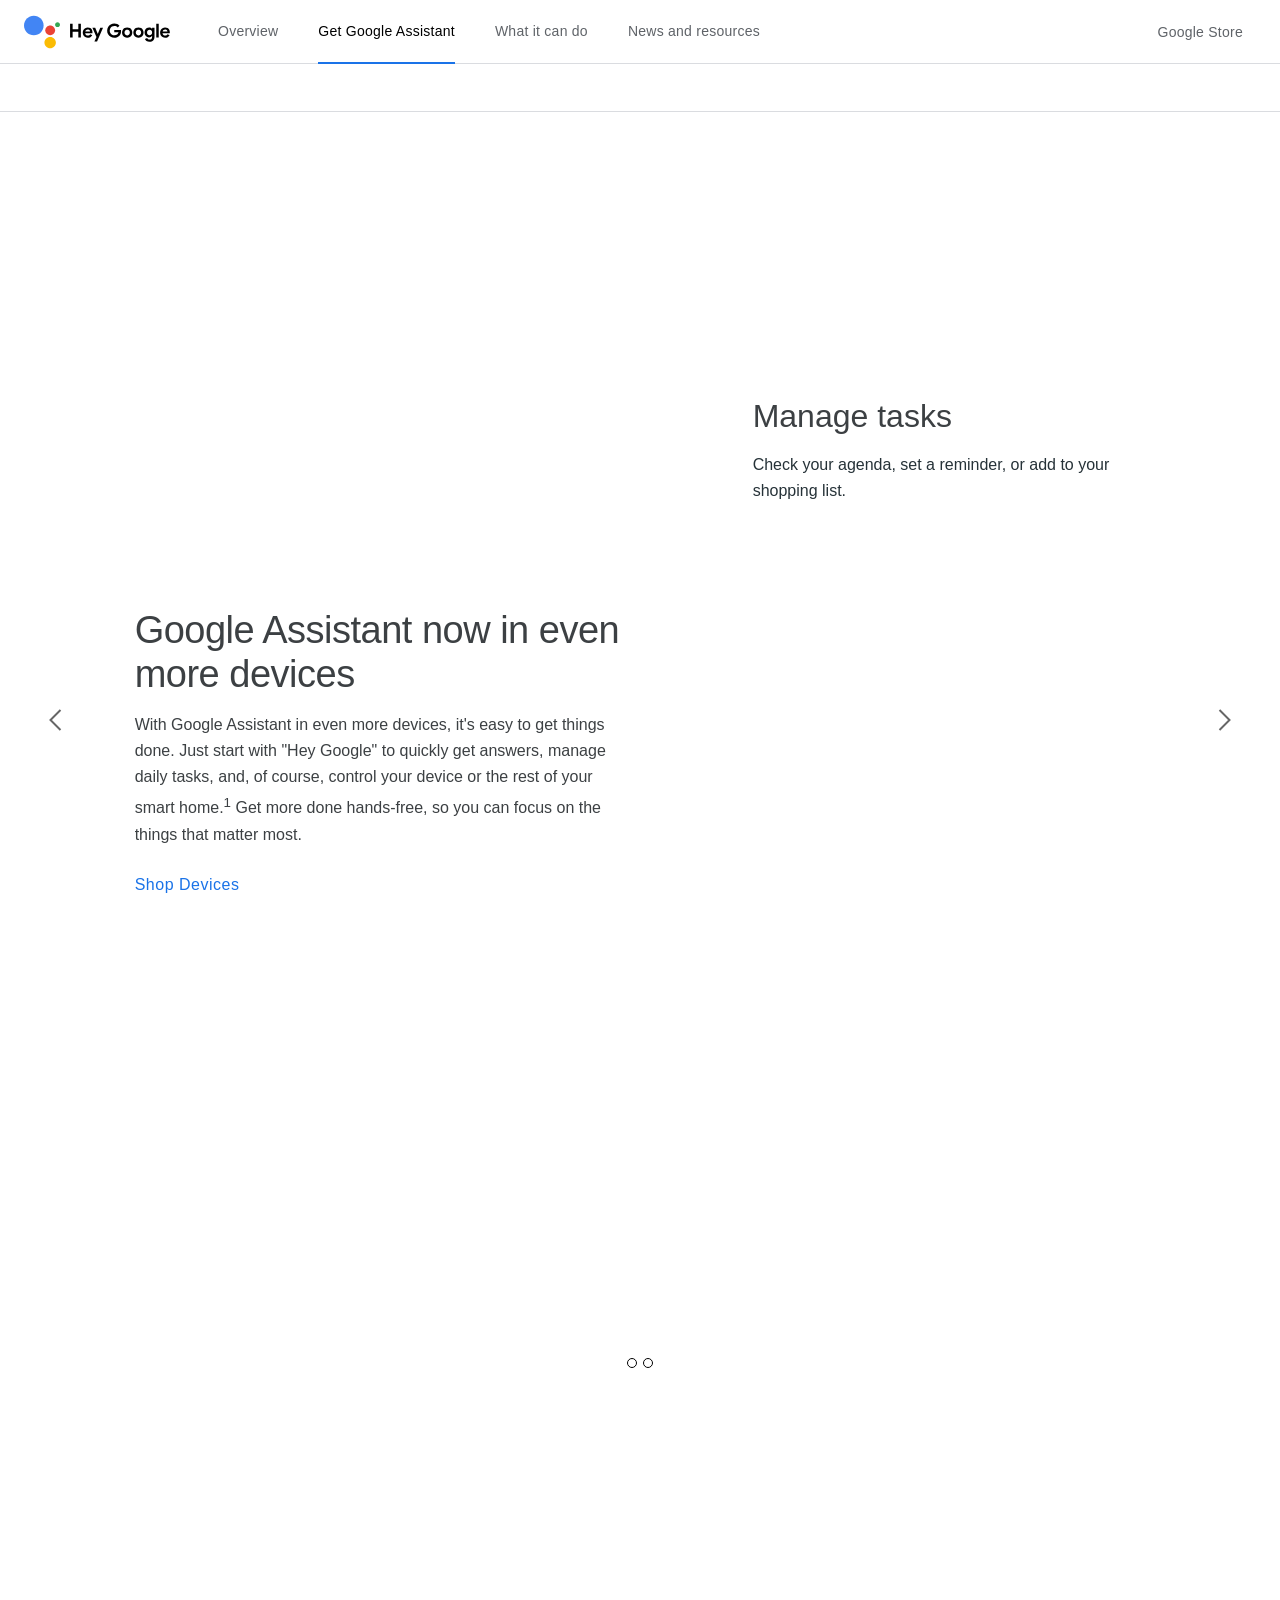
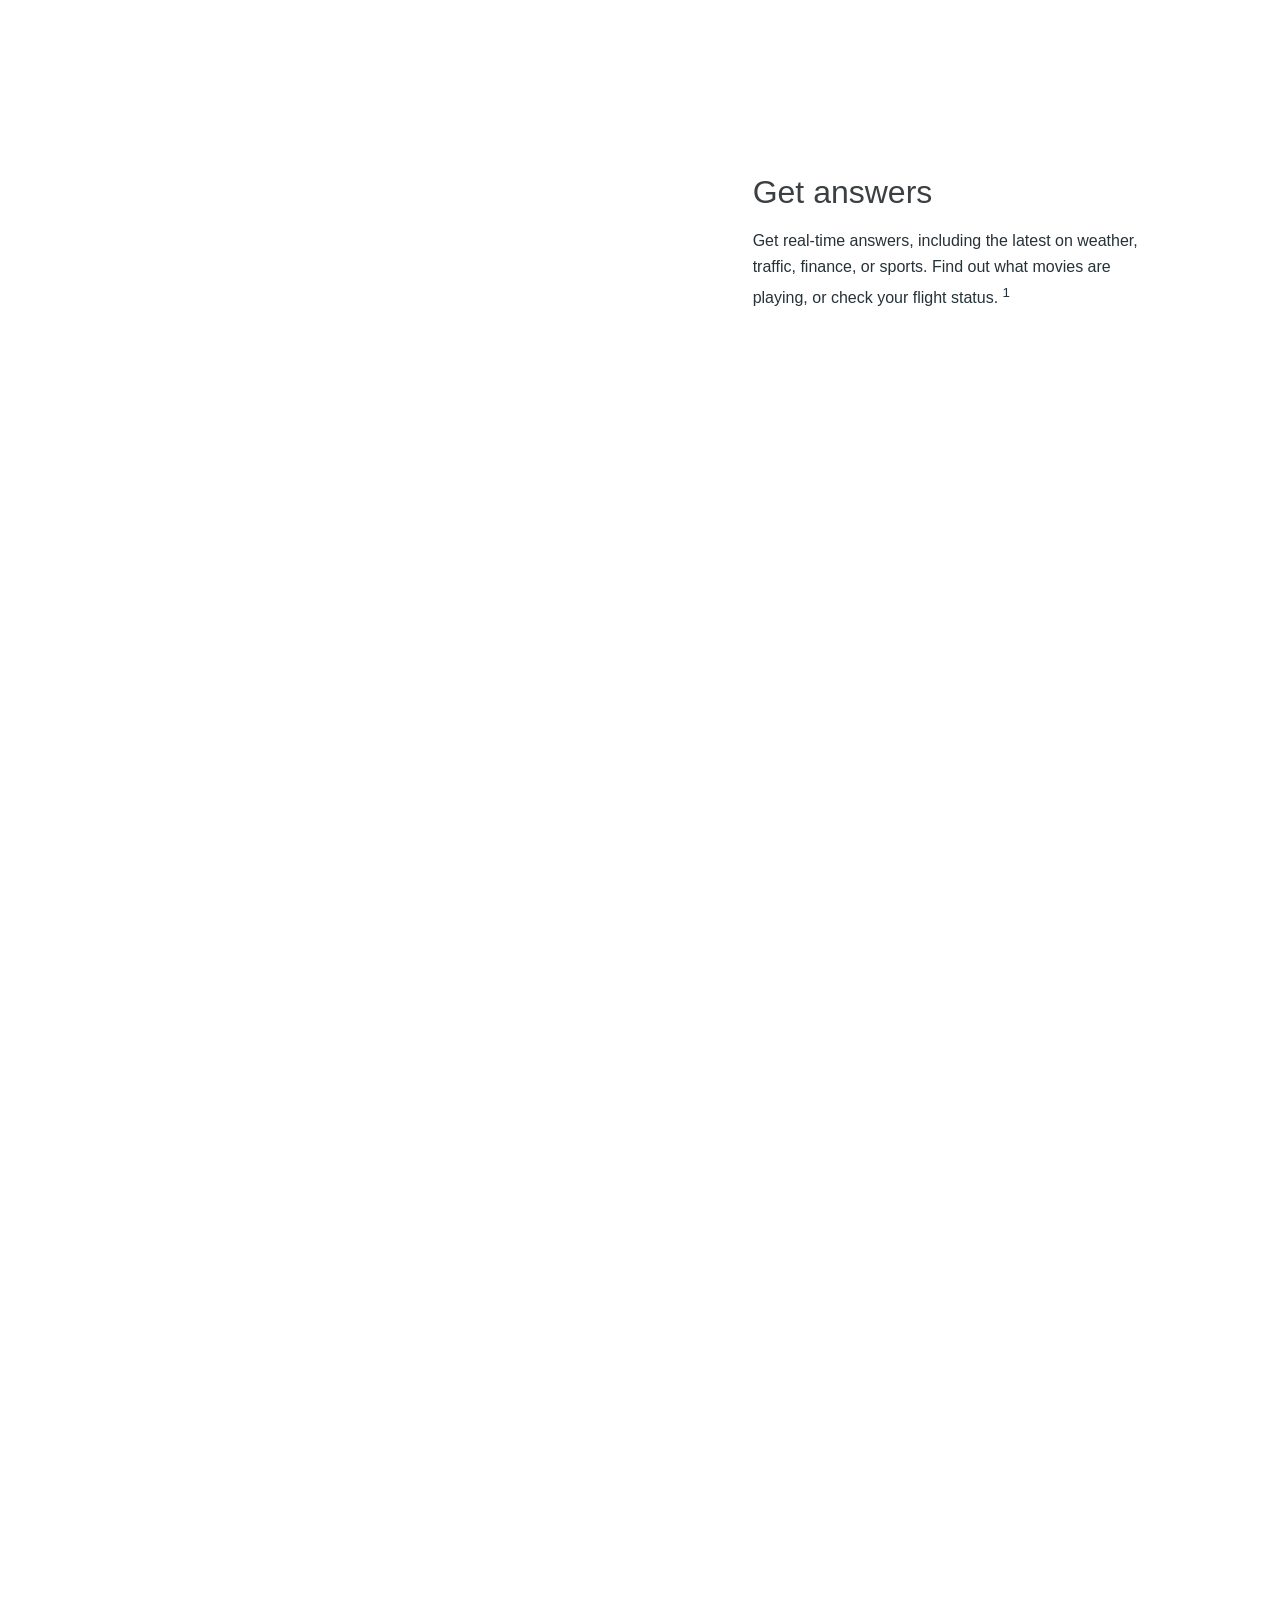
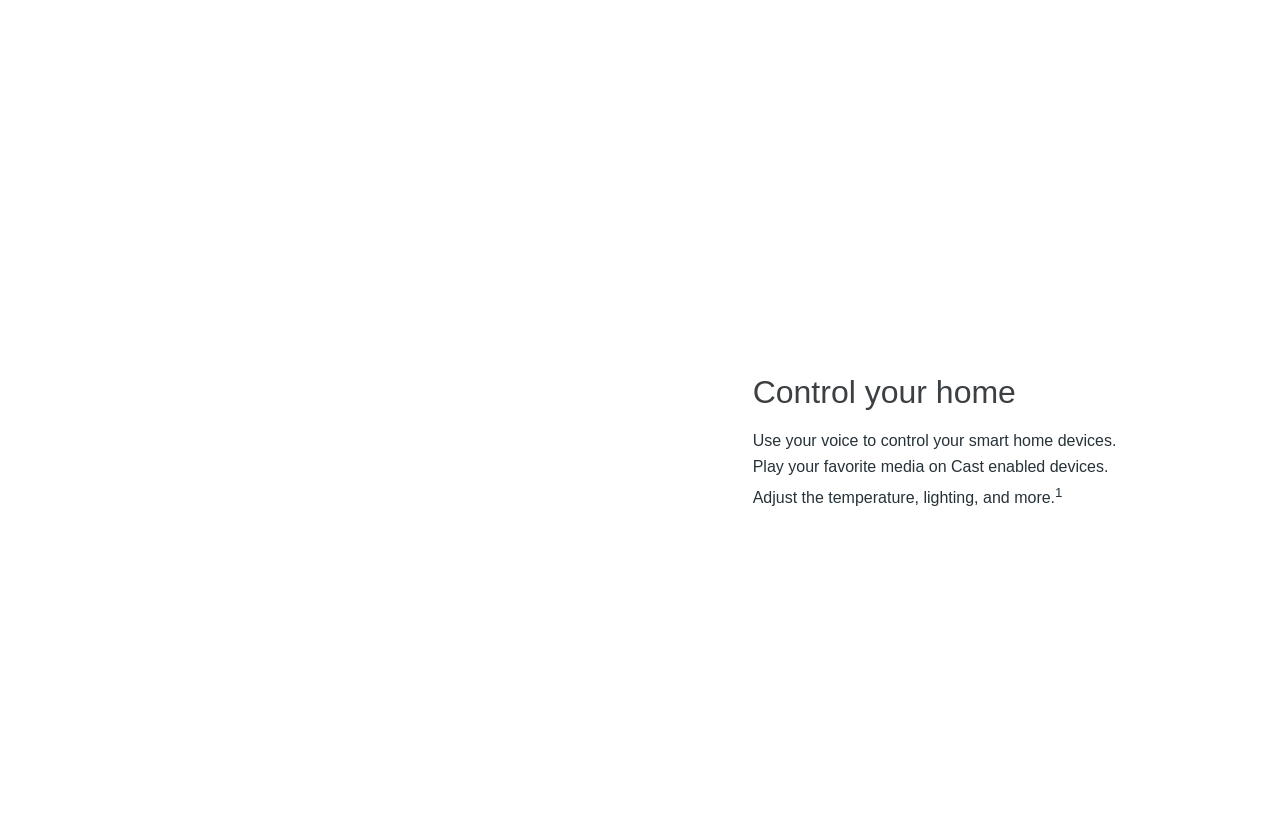
==== commit 67d4516d: "update" ====
--- a/index.html
+++ b/index.html
@@ -51,8 +51,8 @@
   <link rel="preconnect" href="https://lh3.googleusercontent.com">    <link href="https://assistant.google.com/platforms/devices/" rel="canonical">
   <link rel="alternate" hreflang="en" href="https://assistant.google.com/platforms/devices/">
   <link rel="preload" href="../../static/css/main-styles.min.css" as="style">
-    <link rel="stylesheet" href="css/main-styles.min.css">
-    <link rel="stylesheet" href="css/surfaces-styles.min.css">
+    <link rel="stylesheet" href="static/css/main-styles.min.css">
+    <link rel="stylesheet" href="static/css/surfaces-styles.min.css">
 
   <link rel="preload" href="https://lh3.googleusercontent.com/kfM5oVxIXK1luSp9kkCqIwLVitfn-fs0lD1xGB3fqrKy6PfTWI-act6uQbggd5efxvgmUM-F4i3TXLea7RsCMFR6zsWaetaBjvGHG-QoHK3BwM0oFwE=w1200-rw-e365" as="image" media="(max-width: 599px)">
 <link rel="preload" href="https://lh3.googleusercontent.com/KHWkC6KYyz_F1s608ti3igiak12vPViDROR9bS2AGfisK6YvsGlDWUICe5G8KZzs5dtap73ih153Q3fz6vyzWizrpWMDAzht_IX2t178_s9znJ6zavoU=w2048-rw-e365" as="image" media="(min-width: 600px) and (max-width: 1023px)">
--- a/static/css/surfaces-styles.min.css
+++ b/static/css/surfaces-styles.min.css
@@ -0,0 +1 @@
+.carousel-two-cards{padding-bottom:56px}.featured-content--overlaped .featured-content__headline,.laptops #shop-pen{padding-top:56px}.carousel-fixed-text-h1{color:#3c4043;font-family:Google Sans,Helvetica,Arial,sans-serif;font-weight:400}body{-moz-osx-font-smoothing:grayscale}.carousel-fixed-text-h1{font-size:2rem;line-height:2.5rem}.grid{display:-ms-grid;display:grid;grid-column-gap:16px;-ms-grid-columns:1fr 16px 1fr 16px 1fr 16px 1fr;grid-template-columns:repeat(4,1fr)}.carousel{-webkit-box-align:center;-ms-flex-align:center;align-items:center;overflow:hidden;padding:0;position:relative;width:100%}.carousel--animate{-webkit-transition:-webkit-transform .4s ease;transition:-webkit-transform .4s ease;transition:transform .4s ease;transition:transform .4s ease,-webkit-transform .4s ease;will-change:transform}.carousel__clip{min-width:100%}.carousel__img{display:block;height:auto;pointer-events:none;width:100%}.carousel__item{min-width:100%}.carousel__item .clone img{display:none}.carousel__nav{-webkit-box-pack:justify;-ms-flex-pack:justify;justify-content:space-between;left:0;width:100%}.carousel__indicator,.carousel__nav{display:-webkit-box;display:-ms-flexbox;display:flex}.carousel__indicator{-webkit-box-pack:center;-ms-flex-pack:center;justify-content:center;margin:80px 0 24px}.carousel__indicator-bar{display:-webkit-box;display:-ms-flexbox;display:flex;-webkit-box-orient:horizontal;-webkit-box-direction:normal;-ms-flex-flow:row;flex-flow:row;height:2px;overflow:hidden;width:calc(-36px + 50%)}.carousel__indicator-item{-webkit-box-flex:1;-ms-flex-positive:1;flex-grow:1;height:2px;overflow:hidden;-webkit-transform:translateX(-100%);transform:translateX(-100%);-webkit-transition:all .3s ease-in-out;transition:all .3s ease-in-out;width:20px}.carousel__indicator--active{-webkit-transform:translateX(0);transform:translateX(0)}.carousel__wrap{display:-webkit-box;display:-ms-flexbox;display:flex;padding:0;width:100%}.carousel--clipped .carousel__wrap,.carousel__wrap{-webkit-user-select:none;-moz-user-select:none;-ms-user-select:none;user-select:none}.carousel--clipped .carousel__wrap{margin:0 auto}.carousel-button{height:35px;width:35px;background-color:#fff;border:0;border-radius:35px;cursor:pointer;display:-webkit-box;display:-ms-flexbox;display:flex;-webkit-box-pack:center;-ms-flex-pack:center;justify-content:center;padding:0;z-index:3}.carousel-button:focus{outline:0}.carousel-button:hover{-webkit-box-shadow:0 2px 4px 0 rgba(0,0,0,.12);box-shadow:0 2px 4px 0 rgba(0,0,0,.12);outline:none}.carousel-button .icon--svg{-webkit-box-flex:1;-ms-flex:1;flex:1;height:14px;width:14px}.carousel-button--prev{position:absolute}.carousel-button--prev .icon--svg{margin-right:2px;-webkit-transform:rotate(90deg);transform:rotate(90deg)}.carousel-button--next{position:absolute}.carousel-button--next .icon--svg{margin-left:2px;-webkit-transform:rotate(270deg);transform:rotate(270deg)}.carousel-button--disabled{opacity:0;pointer-events:none;visibility:hidden}.carousel-button--opaque{opacity:.6}.carousel-button--opaque:focus{outline:0}.carousel-button--opaque:hover{opacity:1;-webkit-transition:opacity .3s ease;transition:opacity .3s ease}.carousel-nav{bottom:0;display:-webkit-box;display:-ms-flexbox;display:flex;-webkit-box-pack:center;-ms-flex-pack:center;justify-content:center;margin:0 auto;padding:16px;position:absolute;width:100%;z-index:2}.carousel-nav__bullet{background-clip:content-box;border:1px solid #000;border-radius:50%;cursor:pointer;display:inline-block;height:10px;margin:0 3px;-webkit-transition:all .5s;transition:all .5s;width:10px}.carousel-nav__bullet.active{background-color:#000}.featured-content-layout-static .featured-card,.featured-content-text-only .featured-card{background-color:#fff;display:-webkit-box;display:-ms-flexbox;display:flex;-webkit-box-orient:vertical;-webkit-box-direction:normal;-ms-flex-direction:column;flex-direction:column;height:100%;max-width:100%;padding:24px 24px 32px;width:100%}.featured-content-layout-static .featured-card__headline,.featured-content-text-only .featured-card__headline{padding-bottom:8px}.featured-content-layout-static .featured-card__description,.featured-content-text-only .featured-card__description{padding-bottom:16px}.featured-content-layout-static .featured-card__content,.featured-content-text-only .featured-card__content{max-width:inherit}.featured-content-layout-static .featured-card__cta,.featured-content-text-only .featured-card__cta{width:-webkit-fit-content;width:-moz-fit-content;width:fit-content}.featured-content-layout-static .featured-card__image,.featured-content-text-only .featured-card__image{text-align:left}.featured-content-layout-static .featured-card__image--icon,.featured-content-text-only .featured-card__image--icon{height:90px;margin:24px 0 0 24px;max-width:90px}.featured-content__headline{padding-bottom:32px;text-align:center}.featured-content__headline h2{margin:auto;max-width:calc(-48px + 100%)}.featured-content--overlaped .featured-content__headline{background-color:#f8f9fa;padding-bottom:72px;text-align:center}.featured-content--overlaped .featured-content__content{margin-top:-40px;max-width:inherit;position:relative}.featured-content--shade{background-color:#f8f9fa}.featured-content-text-only{padding-bottom:48px}.featured-content-text-only .featured-content__content{display:-webkit-box;display:-ms-flexbox;display:flex;-webkit-box-orient:vertical;-webkit-box-direction:normal;-ms-flex-direction:column;flex-direction:column;max-width:inherit}.featured-content-text-only .container{display:-ms-grid;display:grid;-ms-grid-columns:1fr;grid-template-columns:1fr;-ms-grid-rows:1fr;grid-template-rows:1fr}.featured-content-text-only .container>:first-child{-ms-grid-row:1;-ms-grid-column:1}.featured-content-text-only__card:first-child{-ms-grid-column:1;grid-column:1}.featured-content-text-only__card:last-child{margin-top:24px}.featured-content-layout-static .container{display:-ms-grid;display:grid;-ms-grid-columns:1fr;grid-template-columns:1fr;-ms-grid-rows:1fr;grid-template-rows:1fr}.featured-content-layout-static .container>:first-child{-ms-grid-row:1;-ms-grid-column:1}.featured-content-layout-static__youtube{color:red;height:66px;left:50%;position:absolute;top:50%;-webkit-transform:translate(-50%,-50%);transform:translate(-50%,-50%);width:auto;z-index:2}.featured-content-layout-static__card-text{margin-top:16px}.featured-content-layout-static .featured-card{-webkit-box-align:start;-ms-flex-align:start;align-items:flex-start;background-color:#f8f9fa;-webkit-box-pack:center;-ms-flex-pack:center;justify-content:center;max-width:100%;padding:40px 24px}.featured-content-layout-static .featured-card__content{max-width:inherit}.featured-content-layout-static__card-image{-ms-grid-row:1;grid-row:1}.featured-content-layout-static__card-image img{height:100%;-o-object-fit:cover;object-fit:cover;width:100%}.featured-content-layout-static .query-block{height:100%}.featured-content-layout-static .query-block__image:before{padding-top:100%}.featured-content-layout-static .query-block__container{margin-right:0;position:relative;width:100%}.featured-content-layout-static .query-block__query{top:-20%}.featured-content-layout-static .query-block__query .query__icon{background-color:#000;height:100%}.featured-content__note{-webkit-box-align:center;-ms-flex-align:center;align-items:center;color:#b4b6b7;display:-webkit-box;display:-ms-flexbox;display:flex;-webkit-box-orient:horizontal;-webkit-box-direction:normal;-ms-flex-direction:row;flex-direction:row;font-family:Google Sans,Helvetica,Arial,sans-serif;font-size:.75rem;font-weight:500;-ms-grid-row:3;grid-row:3;margin-top:24px}.featured-content__note .icon--svg{height:28px;width:28px;margin-right:5px}.featured-content__brand-container{height:100%;left:0;position:absolute;top:0;width:100%}.featured-content__brand{bottom:12px;position:absolute;right:12px;width:14.63415%}.carousel-fixed{-webkit-box-orient:vertical;-webkit-box-direction:normal;-ms-flex-direction:column;flex-direction:column;height:100%;overflow:hidden}.carousel-fixed,.carousel-fixed-text{display:-webkit-box;display:-ms-flexbox;display:flex;-webkit-box-pack:center;-ms-flex-pack:center;justify-content:center;position:relative;z-index:1}.carousel-fixed-text{-webkit-box-align:center;-ms-flex-align:center;align-items:center;height:auto;top:0;width:100%}.carousel-fixed-text__wrapper{margin:0 auto;width:calc(-24px + 100%)}.carousel-fixed-text__headline{display:none;padding:40px 0 32px;position:relative;text-align:center;width:100%}.carousel-fixed-text__headline--mobile{display:block;text-align:center}.carousel-fixed-text__subhead{padding-top:16px;position:relative;text-align:center;width:100%}.carousel-fixed-text__link{margin-top:24px}.carousel-fixed__bg{display:block;opacity:0;position:absolute;top:0;-webkit-transition:opacity .5s ease;transition:opacity .5s ease;width:100%;will-change:opacity}.carousel-fixed__image{height:100%;width:100%}.carousel-fixed .carousel__wrap{display:table}.carousel-fixed .carousel__item{display:-webkit-box;display:-ms-flexbox;display:flex;-webkit-box-orient:vertical;-webkit-box-direction:normal;-ms-flex-direction:column;flex-direction:column;margin-right:0}.carousel-fixed .carousel-button{top:calc(50% - 35px);z-index:3}.carousel-fixed .carousel-button--prev{left:12px}.carousel-fixed .carousel-button--next{right:12px}.carousel-fixed .carousel__item-1 .carousel-fixed__bg{opacity:1;position:relative}.carousel-fixed .carousel__item-1.clone .carousel-fixed__bg{opacity:0;position:absolute}.carousel-fixed__nav{bottom:0;position:relative;width:100%}@-webkit-keyframes carouselSlideInUp{0%{opacity:0;-webkit-transform:translateY(40%);transform:translateY(40%)}to{opacity:1;-webkit-transform:translate(0) scale(1);transform:translate(0) scale(1)}}.carousel__item--active .carousel-fixed__bg{opacity:1;position:relative}.carousel-fixed .carousel-fixed-text__headline{opacity:0;-webkit-animation:carouselSlideInUp .7s ease-out .84s normal forwards;animation:carouselSlideInUp .7s ease-out .84s normal forwards}.carousel-fixed .carousel-fixed-text__copy{opacity:0;-webkit-animation:carouselSlideInUp .7s ease-out .98s normal forwards;animation:carouselSlideInUp .7s ease-out .98s normal forwards}.carousel-fixed .carousel-fixed-text__link{opacity:0;-webkit-animation:carouselSlideInUp .7s ease-out 1.12s normal forwards;animation:carouselSlideInUp .7s ease-out 1.12s normal forwards}@keyframes carouselSlideInUp{0%{opacity:0;-webkit-transform:translateY(30px);transform:translateY(30px)}to{opacity:1;-webkit-transform:translate(0) scale(1);transform:translate(0) scale(1)}}[data-c-side-layout] .carousel-side-layout__bg{-webkit-transition:opacity .5s ease;transition:opacity .5s ease;will-change:opacity}.carousel-side-layout{position:relative}.carousel-side-layout__bg{-ms-flex-item-align:center;-ms-grid-row-align:center;align-self:center;margin-bottom:16px;opacity:0}.carousel-side-layout__bg source{display:block;min-height:10px;position:absolute;width:100%}.carousel-side-layout__bg img,.carousel-side-layout__bg video{width:100%}.carousel-side-layout__bg-container{overflow:hidden;padding-top:100%;position:relative;width:100%}.carousel-side-layout__bg-container--3-2{padding-top:66%}.carousel-side-layout__bg-content{line-height:0}.carousel-side-layout__bg-image-content{bottom:0;left:0;position:absolute;right:0;top:0}.carousel-side-layout__content{background-color:#f8f9fa;display:-webkit-box;display:-ms-flexbox;display:flex;height:100%}.carousel-side-layout__content .featured-card{-ms-flex-item-align:center;-ms-grid-row-align:center;align-self:center;background-color:#f8f9fa;padding:40px 24px 16px}.carousel-side-layout__content .featured-card__headline{padding-bottom:8px}.carousel-side-layout__content .featured-card__description{padding-bottom:16px}.carousel-side-layout__content .featured-card__cta{display:inline-block;margin-bottom:50px}.carousel-side-layout--text-static{display:-ms-grid;display:grid;-ms-grid-columns:1fr;grid-template-columns:1fr;-ms-grid-rows:1fr;grid-template-rows:1fr}.carousel-side-layout--text-static>:first-child{-ms-grid-row:1;-ms-grid-column:1}.carousel-side-layout--text-static-left .carousel-side-layout__content{-ms-grid-column:1;grid-column:1;-ms-grid-row:3;grid-row:3}.carousel-side-layout--text-static-left .carousel{-ms-grid-column:1;grid-column:1;-ms-grid-row:1;grid-row:1}.carousel-side-layout--text-static-left .carousel-button--prev{left:8px}.carousel-side-layout--text-static-left .carousel-button--next{right:8px}.carousel-side-layout--text-static-right .carousel-side-layout__content{-ms-grid-column:1;grid-column:1;-ms-grid-row:3;grid-row:3}.carousel-side-layout--text-static-right .carousel{-ms-grid-column:1;grid-column:1;-ms-grid-row:1;grid-row:1}.carousel-side-layout--text-static-right .carousel-button--prev{left:8px}.carousel-side-layout--text-static-right .carousel-button--next{right:8px}.carousel-side-layout--text-dynamic .carousel__item{display:-ms-grid;display:grid;-ms-grid-columns:1fr;grid-template-columns:1fr;-ms-grid-rows:1fr;grid-template-rows:1fr}.carousel-side-layout--text-dynamic .carousel__item>:first-child{-ms-grid-row:1;-ms-grid-column:1}.carousel-side-layout--text-dynamic .carousel__item--active{position:relative}.carousel-side-layout--text-dynamic .carousel__item--active .carousel-side-layout__content{opacity:1}.carousel-side-layout--text-dynamic .carousel__item--active .featured-card__headline{opacity:0;-webkit-animation:carouselSlideInUp .6s ease-out .6s normal forwards;animation:carouselSlideInUp .6s ease-out .6s normal forwards}.carousel-side-layout--text-dynamic .carousel__item--active .featured-card__description{opacity:0;-webkit-animation:carouselSlideInUp .6s ease-out .72s normal forwards;animation:carouselSlideInUp .6s ease-out .72s normal forwards}.carousel-side-layout--text-dynamic .carousel__item--active .featured-card__cta{opacity:0;-webkit-animation:carouselSlideInUp .6s ease-out .84s normal forwards;animation:carouselSlideInUp .6s ease-out .84s normal forwards}.carousel-side-layout--text-dynamic-left .carousel-side-layout__bg{-ms-grid-column:1;grid-column:1}.carousel-side-layout--text-dynamic-left .carousel-side-layout__content{-ms-grid-column:1;grid-column:1;-ms-grid-row:3;grid-row:3;opacity:0}.carousel-side-layout--text-dynamic-left .carousel-button--prev{left:8px}.carousel-side-layout--text-dynamic-left .carousel-button--next{right:8px}.carousel-side-layout--text-dynamic-right .carousel-side-layout__bg{-ms-grid-column:1;grid-column:1;-ms-grid-row:1;grid-row:1}.carousel-side-layout--text-dynamic-right .carousel-side-layout__content{opacity:0}.carousel-side-layout--text-dynamic-right .carousel-button--prev{left:8px}.carousel-side-layout--text-dynamic-right .carousel-button--next{right:8px}.carousel-side-layout .carousel__item{position:absolute;z-index:-1}.carousel-side-layout .carousel__item--active{position:relative;z-index:2}.carousel-side-layout .carousel__item--active .carousel-side-layout__bg{opacity:1}.carousel-side-layout .carousel-button{border-radius:35px;height:35px;top:calc(50% - 35px);width:35px}.carousel-side-layout .carousel-button .icon--svg{height:14px;width:14px}.carousel-side-layout .carousel-side-layout__buttons--3-2 .carousel-button{top:calc(54% - 35px)}.carousel-side-layout .carousel-nav{padding:0 0 16px}.product-grid__heading{margin:56px auto;max-width:500px;text-align:center}.product-grid__container{margin:0 auto;max-width:1320px;position:relative}.product-grid__wrap{position:relative}.product-grid .carousel__clip::-webkit-scrollbar{display:none}.product-grid .carousel__item{min-width:calc(-6px + 75%)}.product-grid .carousel__item .tile__body{margin:0 auto auto;max-width:300px;width:100%}.product-grid .carousel-button{border-radius:35px;height:35px;top:calc(50% - 35px);width:35px;z-index:3}.product-grid .carousel-button--next,.product-grid .carousel-button--prev{opacity:0}.product-grid .carousel-button .icon--svg{height:14px;width:14px}.product-grid.one .carousel__item{min-width:300px}.product-grid .tile__links--centered{-webkit-padding-end:24px;padding-inline-end:24px;-webkit-padding-start:24px;padding-inline-start:24px}.product-grid .tile__links-button{position:relative}.product-grid .tile__link-icon{-ms-flex-negative:0;flex-shrink:0;height:11px;width:11px}.grouped-cards{background-color:#f8f9fa}.grouped-cards--white-background{background-color:#fff}.grouped-cards--white-background .card{border:1px solid #dadce0}.grouped-cards__container{display:-webkit-box;display:-ms-flexbox;display:flex;-ms-flex-wrap:wrap;flex-wrap:wrap;-webkit-box-pack:center;-ms-flex-pack:center;justify-content:center}.grouped-cards__header{margin-bottom:32px;text-align:center}.grouped-cards__header h2{margin:0}.grouped-cards .card{width:100%}.carousel-two-cards{position:relative}.carousel-two-cards__nav{margin-top:24px;position:relative;width:100%}.carousel-two-cards .carousel{margin:auto;max-width:100%;position:unset}.carousel-two-cards .carousel__item{cursor:move;min-width:100%!important;padding-left:0;position:relative;vertical-align:top;width:100%}.carousel-two-cards .carousel-nav{padding:0!important;position:relative}.carousel-two-cards .carousel-button{border-radius:35px;height:35px;top:calc(50% - 35px);width:35px}.carousel-two-cards .carousel-button--next{right:35px}.carousel-two-cards .carousel-button--prev{left:35px}.carousel-two-cards .carousel-button .icon--svg{height:14px;width:14px}.carousel-two-cards .featured-card{display:-webkit-box;display:-ms-flexbox;display:flex;-webkit-box-orient:vertical;-webkit-box-direction:normal;-ms-flex-direction:column;flex-direction:column;height:100%;width:100%}.carousel-two-cards .featured-card__headline{padding-bottom:8px}.carousel-two-cards .featured-card__description{padding-bottom:16px}.carousel-two-cards .featured-card__image{margin-bottom:24px;position:relative}.carousel-two-cards .featured-card__image:before{content:"";display:block;padding-top:57.25%;width:100%}.carousel-two-cards .featured-card__image-content{bottom:0;left:0;position:absolute;right:0;top:0}.carousel-two-cards .featured-card__image-container{bottom:0;left:0;position:absolute;right:1px;top:0}.carousel-two-cards .featured-card__image-picture{height:100%}.carousel-two-cards .featured-card__cta{width:-webkit-fit-content;width:-moz-fit-content;width:fit-content}.more-things{margin:0 auto;max-width:300px;padding:80px 0;text-align:center}.more-things__header{padding-bottom:32px}.more-things__icon{height:48px;width:48px;margin-bottom:16px}.queries{display:-webkit-box;display:-ms-flexbox;display:flex;-webkit-box-orient:vertical;-webkit-box-direction:normal;-ms-flex-direction:column;flex-direction:column;overflow:hidden;top:0}.queries,.queries__scroll-container{position:relative}.queries__header-position{position:relative;width:100%}.queries__fixed-header-container{margin:auto;position:relative;width:100%;z-index:1}.queries__fixed-header-container.hidden{display:none}.queries__fixed-header-container.small .queries__header{margin:auto;padding:40px 0}.queries__fixed-header-container .queries__header{margin:auto;padding:120px 0 0}.queries__header-container{display:-webkit-box;display:-ms-flexbox;display:flex;-webkit-box-pack:center;-ms-flex-pack:center;justify-content:center;margin:auto;padding:80px 0 40px;position:relative;z-index:1}.queries__header-container.hidden{display:none}.queries__header{text-align:center;width:calc(-48px + 100%)}.query-block{display:-webkit-box;display:-ms-flexbox;display:flex;-webkit-box-orient:vertical;-webkit-box-direction:reverse;-ms-flex-direction:column-reverse;flex-direction:column-reverse}.query-block__image{width:100%}.query-block__image:before{content:"";display:block;padding-top:90%;width:100%}.query-block__image img{display:block;position:absolute;top:0;width:100%}.query-block__container{overflow:hidden;position:relative;width:100%}.query-block__container.small{-webkit-transform:scale(.7);transform:scale(.7)}.query-block__query{-webkit-box-align:center;-ms-flex-align:center;align-items:center;display:-webkit-box;display:-ms-flexbox;display:flex;height:100%;-webkit-box-pack:center;-ms-flex-pack:center;justify-content:center;left:0;position:absolute;top:0;width:100%}.query-block__description{background-color:#fff;padding:32px 32px 80px;text-align:center;width:100%}.query-block__header{margin-bottom:8px}.query-block__disclaimer{font-size:.75rem}.query__container{display:-webkit-box;display:-ms-flexbox;display:flex;-webkit-box-orient:vertical;-webkit-box-direction:normal;-ms-flex-direction:column;flex-direction:column;max-width:243px;width:100%}.query__bubble{-ms-flex-item-align:start;align-self:flex-start;background-color:#fff;font-family:Google Sans,Helvetica,Arial,sans-serif;font-size:.75rem;max-width:225px;padding:6px 12px}.query__bubble:before{background-repeat:no-repeat;display:block;height:8px;position:absolute;top:-5px;width:31px}.query__bubble.user{-ms-flex-item-align:end;align-self:flex-end;background-color:#f1f3f4;border-radius:20px 0 20px 20px;color:#5f6368;position:relative;text-align:right}.query__bubble.user:before{background-image:url(../fonts/query-corner-gray.svg);content:" ";right:0}.query__bubble.assistant{border-radius:0 20px 20px 20px;color:#202124;position:relative}.query__bubble.assistant:not(:last-child){margin-bottom:8px}.query__bubble.assistant:before{background-image:url(../fonts/query-corner-white.svg);content:" ";left:0}.query__support-block{background-color:#fff;border-radius:12px;-webkit-box-shadow:0 2px 6px 2px rgba(0,0,0,.12);box-shadow:0 2px 6px 2px rgba(0,0,0,.12);padding:13px 21px 11px}.query__support-block__headline{display:block;font-family:Google Sans,Helvetica,Arial,sans-serif;font-size:1.25rem;font-weight:500;line-height:1.25}.query__support-block__strapline{display:block;font-family:Google Sans,Helvetica,Arial,sans-serif;font-size:.625rem;font-weight:400;letter-spacing:.03125rem;margin-bottom:16px}.query__support-block__footer{color:#999;display:block;font-family:Roboto,Helvetica,Arial,sans-serif;font-size:.5rem;font-weight:400}.query__icon-container{-webkit-box-align:center;-ms-flex-align:center;align-items:center;background-color:#fff;border-radius:18px;display:-webkit-box;display:-ms-flexbox;display:flex;-webkit-box-orient:vertical;-webkit-box-direction:normal;-ms-flex-direction:column;flex-direction:column;-webkit-box-pack:center;-ms-flex-pack:center;justify-content:center;margin-bottom:6px;opacity:0;height:18px;width:18px}.query__assistant-icon{height:10px;left:0;top:-24px;width:11px}.query__assistant-icon.invisible{visibility:hidden}.query__user-icon{-ms-flex-item-align:end;align-self:flex-end;background-color:transparent}.query-animate{opacity:0}.query-animate__image{width:100%}.query-animate__image--map{width:60%}.query-animate.hidden{display:none}[lang=de-DE] .phones #make-memories .query__container,[lang=en-UK] .phones #make-memories .query__container,[lang=es-ES] .phones #make-memories .query__container,[lang=fr-FR] .phones #make-memories .query__container{margin-top:-25px;max-width:90px}[lang=en-US] .phones #make-memories .query-block__query{-webkit-box-pack:left;-ms-flex-pack:left;justify-content:left}[lang=en-US] .phones #make-memories .query-block__query .query__container{margin-top:80px;max-width:250px}[lang=en-US] .tablets #enjoy-entertainment .query__container{margin-top:130px;max-width:80%}[lang=en-US] .tablets #get-answers .query__container{margin-top:10px;max-width:90%}[lang=en-US] .tablets #control-your-home .query__container{margin-top:130px;max-width:50%}[lang=en-US] .tablets #manage-tasks .query__container{margin-top:50px;max-width:60%}[lang=en-UK] .wearables .query__bubble.user:not(:last-child),[lang=en-US] .wearables .query__bubble.user:not(:last-child),[lang=it-IT] .wearables .query__bubble.user:not(:last-child){margin-bottom:10px}[lang=en-UK] .wearables .query__bubble.assistant:not(:last-child),[lang=en-US] .wearables .query__bubble.assistant:not(:last-child),[lang=it-IT] .wearables .query__bubble.assistant:not(:last-child){margin-bottom:25px}[lang=en-UK] .wearables #get-answers .query__container,[lang=en-US] .wearables #get-answers .query__container,[lang=it-IT] .wearables #get-answers .query__container{max-width:200px}[lang=en-UK] .wearables #get-answers .query__bubble.assistant:not(:last-child),[lang=en-US] .wearables #get-answers .query__bubble.assistant:not(:last-child),[lang=it-IT] .wearables #get-answers .query__bubble.assistant:not(:last-child){margin-bottom:15px;max-width:148px}[lang=en-UK] .wearables #manage-tasks .query__container,[lang=en-US] .wearables #manage-tasks .query__container,[lang=it-IT] .wearables #manage-tasks .query__container{max-width:265px}[lang=en-UK] .wearables #manage-tasks .query__bubble.user:not(:last-child),[lang=en-US] .wearables #manage-tasks .query__bubble.user:not(:last-child),[lang=it-IT] .wearables #manage-tasks .query__bubble.user:not(:last-child){margin-bottom:15px;max-width:165px}[lang=en-UK] .wearables #plan-your-day .query__user-icon,[lang=en-US] .wearables #plan-your-day .query__user-icon,[lang=it-IT] .wearables #plan-your-day .query__user-icon{margin-top:10px}[lang=en-UK] .wearables #plan-your-day .query__bubble.user:not(:last-child),[lang=en-US] .wearables #plan-your-day .query__bubble.user:not(:last-child),[lang=it-IT] .wearables #plan-your-day .query__bubble.user:not(:last-child){margin-bottom:0}[lang=en-UK] .wearables #plan-your-day .query__bubble.assistant:not(:last-child),[lang=en-US] .wearables #plan-your-day .query__bubble.assistant:not(:last-child),[lang=it-IT] .wearables #plan-your-day .query__bubble.assistant:not(:last-child){margin-bottom:20px}[lang=en-UK] .wearables #control-your-connected-devices .query__container,[lang=en-US] .wearables #control-your-connected-devices .query__container,[lang=it-IT] .wearables #control-your-connected-devices .query__container{max-width:265px}[lang=en-UK] .wearables #control-your-connected-devices .query__bubble.user:not(:last-child),[lang=en-US] .wearables #control-your-connected-devices .query__bubble.user:not(:last-child),[lang=it-IT] .wearables #control-your-connected-devices .query__bubble.user:not(:last-child){max-width:125px}[lang=de-DE] .wearables #get-answers .query__container{max-width:305px}[lang=de-DE] .wearables #get-answers .query__bubble:nth-child(2){margin-bottom:35px}[lang=de-DE] .wearables #get-answers .query__bubble:nth-child(4){margin-bottom:25px;max-width:none}[lang=de-DE] .wearables #manage-tasks .query__container{max-width:300px}[lang=de-DE] .wearables #manage-tasks .query__bubble:nth-child(2){margin-bottom:30px;max-width:180px}[lang=de-DE] .wearables #manage-tasks .query__bubble:nth-child(4){max-width:none}[lang=de-DE] .wearables #manage-tasks .query__bubble.assistant:not(:last-child){margin-bottom:0}[lang=de-DE] .wearables #plan-your-day .query__container{max-width:290px}[lang=de-DE] .wearables #plan-your-day .query__bubble:nth-child(4){margin-bottom:35px}[lang=de-DE] .wearables #control-your-connected-devices .query__container{max-width:310px}[lang=de-DE] .wearables #control-your-connected-devices .query__bubble:nth-child(2){margin-bottom:25px}[lang=de-DE] .wearables #control-your-connected-devices .query__bubble:nth-child(4){margin-bottom:0;max-width:none}[lang=de-DE] .wearables #control-your-connected-devices .query__bubble:nth-child(8){max-width:none}[lang=fr-FR] .wearables #manage-tasks .query__container{max-width:305px}[lang=fr-FR] .wearables #manage-tasks .query__bubble:nth-child(2){margin-bottom:35px;max-width:185px}[lang=fr-FR] .wearables #manage-tasks .query__bubble:nth-child(6){max-width:none}[lang=fr-FR] .wearables #manage-tasks .query__bubble.assistant:not(:last-child){margin-bottom:0}[lang=fr-FR] .wearables #get-answers .query__container{max-width:310px}[lang=fr-FR] .wearables #get-answers .query__bubble:nth-child(2){margin-bottom:15px}[lang=fr-FR] .wearables #get-answers .query__bubble:nth-child(4){margin-bottom:25px;max-width:none}[lang=fr-FR] .wearables #plan-your-day .query__container{max-width:300px}[lang=fr-FR] .wearables #plan-your-day .query__bubble:nth-child(4){margin-bottom:20px}[lang=fr-FR] .wearables #plan-your-day .query__bubble:nth-child(6){max-width:245px}[lang=fr-FR] .wearables #control-your-connected-devices .query__container{max-width:290px}[lang=fr-FR] .wearables #control-your-connected-devices .query__bubble:nth-child(2){margin-bottom:20px;max-width:140px}[lang=fr-FR] .wearables #control-your-connected-devices .query__bubble.assistant:not(:last-child){margin-bottom:0}.body-badges{margin-top:25px}.body-badges__badge{display:none}.body-badges__badge.device--shown{display:block}.body-badges__image{max-width:120px}.bottom-nav{background-color:#fff;border-bottom:1px solid #f1f3f4;border-top:1px solid #f1f3f4;bottom:0;opacity:0;padding:14px 0;position:fixed;width:100%}.bottom-nav .carousel{height:auto}.bottom-nav .carousel__wrap{display:-webkit-box;display:-ms-flexbox;display:flex;-webkit-box-orient:horizontal;-webkit-box-direction:normal;-ms-flex-direction:row;flex-direction:row;-webkit-box-pack:start;-ms-flex-pack:start;justify-content:flex-start;max-height:auto;width:100%}.bottom-nav .carousel__item{margin-right:0;min-width:auto;padding:0 16px;text-align:center;white-space:nowrap}.bottom-nav__link{color:#c8c8c8;display:block;font-family:Google Sans,Helvetica,Arial,sans-serif;font-size:.75rem;font-weight:500;letter-spacing:.07813rem;text-decoration:none;text-transform:uppercase}.bottom-nav__link:active,.bottom-nav__link:focus,.bottom-nav__link:hover,.bottom-nav__link:visited{background-color:transparent;color:#c8c8c8;outline:none}.bottom-nav__link:focus,.bottom-nav__link:hover{color:#000}.bottom-nav__link--active{color:#000!important}.video-embedded-link{-webkit-box-align:center;-ms-flex-align:center;align-items:center;display:-webkit-inline-box;display:-ms-inline-flexbox;display:inline-flex}.video-embedded-link__svg-icon{height:34px;margin-right:.5rem;width:34px}.video-embedded-link__svg-icon.after{-webkit-margin-end:0;margin-inline-end:0;-webkit-margin-start:8px;margin-inline-start:8px}.cta_video_link .icon--svg{display:block}.video-full-width{left:0;position:relative;width:100%}.video-full-width.container{padding:0}.video-full-width:before{content:"";display:block;width:100%}.video-full-width__mask{height:100%;position:absolute;width:100%}.video-full-width__content{width:100%}.video-full-width__content:focus{background:none;outline:none}.video-full-width__content:focus-visible{background:#f1f3f4;outline:auto}.video-full-width__image{height:100%;width:100%}.video-full-width .icon--svg{color:red;height:66px;left:50%;pointer-events:none;position:absolute;top:50%;-webkit-transform:translate(-50%,-50%);transform:translate(-50%,-50%);width:auto;z-index:2}.modal{background:#000;bottom:0;content:"";display:none;left:0;opacity:0;position:fixed;right:0;text-align:center;top:0;-webkit-transition:opacity .2s,z-index 0s .2s;transition:opacity .2s,z-index 0s .2s;white-space:nowrap;z-index:-1}.modal,.modal-visible{overflow:hidden}.modal-visible .modal{opacity:1;-webkit-transition:opacity .2s;transition:opacity .2s;z-index:990}.modal-visible .modal-inner{opacity:1;-webkit-transform:scale(1);transform:scale(1);-webkit-transition:opacity .2s,-webkit-transform .2s;transition:opacity .2s,-webkit-transform .2s;transition:opacity .2s,transform .2s;transition:opacity .2s,transform .2s,-webkit-transform .2s;z-index:100}.modal-container .modal{display:block}.modal-container .modal:before{content:"";display:inline-block;height:100%;overflow:hidden;vertical-align:middle;width:0}.modal-container .modal>*{display:inline-block;text-align:left;vertical-align:middle;white-space:normal}.modal-inner{background:#000;height:90%;opacity:0;overflow:hidden;padding:64px;position:relative;-webkit-transform:scale(0);transform:scale(0);-webkit-transition:opacity .2s,z-index 0s .2s,-webkit-transform .2s;transition:opacity .2s,z-index 0s .2s,-webkit-transform .2s;transition:opacity .2s,transform .2s,z-index 0s .2s;transition:opacity .2s,transform .2s,z-index 0s .2s,-webkit-transform .2s;width:100%;z-index:-1}.modal-content{height:100%;overflow:hidden}[data-modal-close]{background:#333;border:none;color:#fff;cursor:pointer;font-size:2.75rem;height:64px;padding-bottom:8px;position:absolute;right:0;text-align:center!important;top:0;width:64px;z-index:1000}[data-modal-close]:focus-visible,[data-modal-close]:hover{background:#f1f3f4;color:#202124;outline:none}.phones #featured-accesories-stand{padding-bottom:0}@media only screen and (min-width:320px) and (max-width:372px){.carousel-fixed-text__headline{font-size:1.625rem}}@media only screen and (min-width:320px) and (max-width:1023px){.product-grid .carousel__clip{overflow-anchor:none;-ms-touch-action:auto;touch-action:auto}.product-grid .carousel__item:first-of-type{margin-left:24px}}@media only screen and (min-width:320px) and (max-width:599px){.grouped-cards .card:not(:first-child){margin-top:24px}}@media only screen and (min-width:320px) and (max-width:374px){.query-animate__image{width:85%}.query-animate__image--map{width:50%}}@media only screen and (min-width:600px){.carousel-two-cards{padding-bottom:80px}.featured-content--overlaped .featured-content__headline,.laptops #shop-pen{padding-top:80px}.carousel-fixed-text-h1{font-size:2.375rem;line-height:2.75rem}.grid{-ms-grid-columns:(1fr)[12];grid-template-columns:repeat(12,1fr)}.carousel__indicator-bar{width:calc(-30px + 25%)}.carousel--clipped .carousel__wrap{width:100%}.carousel-button .icon--svg{height:16px;width:16px}.featured-content-layout-static .featured-card,.featured-content-text-only .featured-card{padding:40px}.featured-content-layout-static .featured-card__image--icon,.featured-content-text-only .featured-card__image--icon{height:80px;margin:40px 0 0 40px;max-width:80px}.featured-content__headline{max-width:unset;padding-bottom:48px}.featured-content--overlaped .featured-content__headline{padding-bottom:96px}.featured-content--overlaped .featured-content__content{margin-top:-48px}.featured-content-text-only{padding-bottom:64px}.featured-content-text-only .featured-content__content{-webkit-box-orient:horizontal;-webkit-box-direction:normal;-ms-flex-direction:row;flex-direction:row}.featured-content-text-only .container{-ms-grid-columns:1fr 24px 1fr;grid-template-columns:1fr 24px 1fr;-ms-grid-rows:1fr;grid-template-rows:1fr}.featured-content-text-only .container>:first-child{-ms-grid-row:1;-ms-grid-column:1}.featured-content-text-only .container>:nth-child(2){-ms-grid-row:1;-ms-grid-column:2}.featured-content-text-only .container>:nth-child(3){-ms-grid-row:1;-ms-grid-column:3}.featured-content-text-only__card:first-child{-ms-grid-column:1;grid-column:1;-ms-grid-row:1;grid-row:1}.featured-content-text-only__card:last-child{-ms-grid-column:3;grid-column:3;-ms-grid-row:1;grid-row:1;margin-top:0}.featured-content-layout-static .featured-card{padding:40px 24px}.featured-content__note{font-size:.8125rem}.featured-content__note .icon--svg{height:32px;width:32px;margin-right:6px}.featured-content__brand{bottom:16px;right:16px;width:13.95349%}.carousel-fixed-text__headline{margin:56px auto 0;padding:0 0 32px;width:calc(-44px + 83.33333%)}.carousel-fixed-text__subhead{margin:auto;padding-top:24px;width:calc(-16px + 66.66667%)}.carousel-fixed__bg{display:block}.carousel-fixed__image{width:100%}.carousel-fixed .carousel{padding-bottom:0}.carousel-fixed .carousel__item{-webkit-box-orient:horizontal;-webkit-box-direction:normal;-ms-flex-direction:row;flex-direction:row;-webkit-box-pack:center;-ms-flex-pack:center;justify-content:center}.carousel-fixed .carousel-button--prev{left:24px}.carousel-fixed .carousel-button--next{right:24px}.product-grid .carousel__item{min-width:calc(-14px + 41.66667%)}.product-grid .carousel-button .icon--svg{height:16px;width:16px}.product-grid.two-or-fewer .carousel__wrap{-webkit-box-pack:center;-ms-flex-pack:center;justify-content:center}.grouped-cards__header{margin-bottom:48px}.grouped-cards .card{width:calc(-12px + 50%)}.grouped-cards .card:nth-child(2n){margin-left:24px}.carousel-two-cards__nav{display:none;opacity:0}.carousel-two-cards--one-slide .carousel-button{display:none}.carousel-two-cards--one-slide .carousel__item{cursor:default}.carousel-two-cards--one-slide .carousel__wrap{-webkit-transform:none!important;transform:none!important}.carousel-two-cards .carousel{max-width:calc(-4px + 83.33333%)}.carousel-two-cards .carousel__item{min-width:calc(-12px + 50%)!important;padding-left:25px}.carousel-two-cards .carousel-button--next{right:24px}.carousel-two-cards .carousel-button--prev{left:unset}.carousel-two-cards .carousel-button .icon--svg{height:16px;width:16px}.carousel-two-cards .featured-card__image{display:block}.carousel-two-cards .featured-card__image:before{padding-top:57.25%}.more-things{max-width:400px}.more-things__icon{height:64px;width:64px}.queries__header-container{padding:120px 0 80px}.queries__header{width:calc(-40px + 66.66667%)}.query-block__description{padding:40px 40px 120px}.query-block__header{margin-bottom:16px}.query__container{max-width:364px}.query__bubble{max-width:300px;padding:8px 16px}.query__support-block__headline{font-size:1.9375rem}.query__support-block__strapline{font-size:1rem}.query__support-block__footer{font-size:.75rem}.query__icon-container{border-radius:24px;height:24px;width:24px}.query__assistant-icon{height:14px;top:-30px;width:15px}[lang=de-DE] .phones #make-memories .query__container,[lang=en-UK] .phones #make-memories .query__container,[lang=es-ES] .phones #make-memories .query__container,[lang=fr-FR] .phones #make-memories .query__container{margin-top:-60px;max-width:200px}[lang=en-US] .tablets #enjoy-entertainment .query__container{margin-top:200px}[lang=en-US] .tablets #get-answers .query__container{margin-top:-25px}[lang=en-US] .tablets #control-your-home .query__container{max-width:40%}[lang=en-UK] .wearables #get-answers .query__container,[lang=en-UK] .wearables #manage-tasks .query__container,[lang=en-US] .wearables #get-answers .query__container,[lang=en-US] .wearables #manage-tasks .query__container,[lang=it-IT] .wearables #get-answers .query__container,[lang=it-IT] .wearables #manage-tasks .query__container{max-width:365px}[lang=en-UK] .wearables #manage-tasks .query__bubble.user:not(:last-child),[lang=en-US] .wearables #manage-tasks .query__bubble.user:not(:last-child),[lang=it-IT] .wearables #manage-tasks .query__bubble.user:not(:last-child){max-width:170px}[lang=en-UK] .wearables #plan-your-day .query__user-icon,[lang=en-US] .wearables #plan-your-day .query__user-icon,[lang=it-IT] .wearables #plan-your-day .query__user-icon{margin-top:0}[lang=en-UK] .wearables #plan-your-day .query__bubble.user:not(:last-child),[lang=en-US] .wearables #plan-your-day .query__bubble.user:not(:last-child),[lang=it-IT] .wearables #plan-your-day .query__bubble.user:not(:last-child){margin-bottom:60px}[lang=en-UK] .wearables #plan-your-day .query__bubble.assistant:not(:last-child),[lang=en-US] .wearables #plan-your-day .query__bubble.assistant:not(:last-child),[lang=it-IT] .wearables #plan-your-day .query__bubble.assistant:not(:last-child){margin-bottom:100px}[lang=en-UK] .wearables #control-your-connected-devices .query__container,[lang=en-US] .wearables #control-your-connected-devices .query__container,[lang=it-IT] .wearables #control-your-connected-devices .query__container{max-width:410px}[lang=de-DE] .wearables #get-answers .query__container{max-width:370px}[lang=de-DE] .wearables #manage-tasks .query__container{max-width:365px}[lang=de-DE] .wearables #manage-tasks .query__bubble:nth-child(2){max-width:200px}[lang=de-DE] .wearables #plan-your-day .query__container{max-width:365px}[lang=de-DE] .wearables #plan-your-day .query__bubble:nth-child(6){margin-bottom:50px}[lang=de-DE] .wearables #control-your-connected-devices .query__container{max-width:365px}[lang=de-DE] .wearables #control-your-connected-devices .query__bubble:nth-child(6){margin-bottom:60px}[lang=fr-FR] .wearables #manage-tasks .query__container{max-width:365px}[lang=fr-FR] .wearables #manage-tasks .query__bubble:nth-child(2){max-width:200px}[lang=fr-FR] .wearables #get-answers .query__container,[lang=fr-FR] .wearables #plan-your-day .query__container{max-width:365px}[lang=fr-FR] .wearables #plan-your-day .query__bubble:nth-child(6){margin-bottom:60px}[lang=fr-FR] .wearables #control-your-connected-devices .query__container{max-width:410px}[lang=fr-FR] .wearables #control-your-connected-devices .query__bubble:nth-child(6){margin-bottom:50px}.bottom-nav{padding:40px 0}.phones .carousel-fixed-text__headline{max-width:450px}}@media only screen and (min-width:600px) and (max-width:1023px){.grouped-cards .card:nth-child(n+3){margin-top:24px}.query-block__description .body-copy{margin:0 auto;width:calc(-24px + 66.66667%)}}@media only screen and (min-width:840px){.featured-content-layout-static .container{-ms-grid-columns:1fr 24px 1fr;grid-template-columns:1fr 24px 1fr;-ms-grid-rows:1fr;grid-template-rows:1fr}.featured-content-layout-static .container>:first-child{-ms-grid-row:1;-ms-grid-column:1}.featured-content-layout-static .container>:nth-child(2){-ms-grid-row:1;-ms-grid-column:2}.featured-content-layout-static .container>:nth-child(3){-ms-grid-row:1;-ms-grid-column:3}.featured-content-layout-static__card-text{margin-top:0}.featured-content-layout-static .featured-card{padding:24px 40px}.featured-content-layout-static--left .featured-content-layout-static__card-image,.featured-content-layout-static--right .featured-content-layout-static__card-text{-ms-grid-column:3;grid-column:3}}@media only screen and (min-width:950px){.carousel-side-layout__bg{margin-bottom:0}.carousel-side-layout__content .featured-card{padding:0 40px}.carousel-side-layout__content .featured-card__cta{margin-bottom:0}.carousel-side-layout--text-static{-ms-grid-columns:1fr 24px 1fr;grid-template-columns:1fr 24px 1fr;-ms-grid-rows:1fr;grid-template-rows:1fr}.carousel-side-layout--text-static>:first-child{-ms-grid-row:1;-ms-grid-column:1}.carousel-side-layout--text-static>:nth-child(2){-ms-grid-row:1;-ms-grid-column:2}.carousel-side-layout--text-static>:nth-child(3){-ms-grid-row:1;-ms-grid-column:3}.carousel-side-layout--text-static-left .carousel-side-layout__content{-ms-grid-column:1;grid-column:1;-ms-grid-row:1;grid-row:1}.carousel-side-layout--text-static-left .carousel{-ms-grid-column:3;grid-column:3;-ms-grid-row:1;grid-row:1}.carousel-side-layout--text-static-left .carousel-button--prev{left:calc(50% + 36px)}.carousel-side-layout--text-static-left .carousel-button--next{right:24px}.carousel-side-layout--text-static-left .carousel-nav{width:calc(50% - 12px)}.carousel-side-layout--text-static-right .carousel-side-layout__content{-ms-grid-column:3;grid-column:3;-ms-grid-row:1;grid-row:1}.carousel-side-layout--text-static-right .carousel{-ms-grid-column:1;grid-column:1;-ms-grid-row:1;grid-row:1}.carousel-side-layout--text-static-right .carousel-button--prev{left:16px}.carousel-side-layout--text-static-right .carousel-button--next{right:calc(50% + 28px)}.carousel-side-layout--text-static-right .carousel-nav{left:calc(50% + 12px);width:calc(50% - 12px)}.carousel-side-layout--text-dynamic .carousel__item{-ms-grid-columns:1fr 24px 1fr;grid-template-columns:1fr 24px 1fr;-ms-grid-rows:1fr;grid-template-rows:1fr}.carousel-side-layout--text-dynamic .carousel__item>:first-child{-ms-grid-row:1;-ms-grid-column:1}.carousel-side-layout--text-dynamic .carousel__item>:nth-child(2){-ms-grid-row:1;-ms-grid-column:2}.carousel-side-layout--text-dynamic .carousel__item>:nth-child(3){-ms-grid-row:1;-ms-grid-column:3}.carousel-side-layout--text-dynamic-left .carousel-side-layout__bg{-ms-grid-column:3;grid-column:3;-ms-grid-row:1;grid-row:1}.carousel-side-layout--text-dynamic-left .carousel-side-layout__content{-ms-grid-row:1;grid-row:1}.carousel-side-layout--text-dynamic-left .carousel-button--prev{left:calc(50% + 28px)}.carousel-side-layout--text-dynamic-left .carousel-button--next{right:16px}.carousel-side-layout--text-dynamic-left .carousel-nav{width:calc(50% - 12px)}.carousel-side-layout--text-dynamic-right .carousel-side-layout__bg{-ms-grid-column:1;grid-column:1}.carousel-side-layout--text-dynamic-right .carousel-side-layout__content{-ms-grid-column:3;grid-column:3;-ms-grid-row:1;grid-row:1}.carousel-side-layout--text-dynamic-right .carousel-button--prev{left:16px}.carousel-side-layout--text-dynamic-right .carousel-button--next{right:calc(50% + 28px)}.carousel-side-layout--text-dynamic-right .carousel-nav{left:calc(50% + 12px);width:calc(50% - 12px)}.carousel-side-layout .carousel-button .icon--svg{height:16px;width:16px}.carousel-side-layout .carousel-nav{padding:0 0 24px}}@media only screen and (min-width:1024px){.carousel-two-cards{padding-bottom:120px}.featured-content--overlaped .featured-content__headline,.laptops #shop-pen{padding-top:120px}.carousel-fixed-text-h1{font-size:3.5rem;letter-spacing:-.03125rem;line-height:4.125rem}.grid{grid-column-gap:28px}.carousel__indicator{margin:80px 0}.carousel--clipped .carousel__wrap{max-width:100%;width:100%}.carousel--clipped .carousel__item{-webkit-box-flex:1;-ms-flex:auto;flex:auto;padding:0}.carousel-button{height:65px;width:65px;border-radius:65px}.carousel-button .icon--svg{height:24px;width:24px}.carousel-nav{padding:24px}.featured-content-layout-static .featured-card,.featured-content-text-only .featured-card{padding:72px}.featured-content-layout-static .featured-card__headline,.featured-content-text-only .featured-card__headline{padding-bottom:16px}.featured-content-layout-static .featured-card__description,.featured-content-text-only .featured-card__description{padding-bottom:24px}.featured-content-layout-static .featured-card__image--icon,.featured-content-text-only .featured-card__image--icon{height:133px;margin:72px 0 0 72px;max-width:133px}.featured-content--overlaped .featured-content__headline{padding-bottom:144px}.featured-content--overlaped .featured-content__content{margin-top:-96px}.featured-content-text-only{padding-bottom:80px}.featured-content-layout-static__youtube{height:94px}.featured-content-layout-static .featured-card{padding:24px 48px}.featured-content-layout-static .query-block__container{display:-webkit-box;display:-ms-flexbox;display:flex}.featured-content__note{-ms-grid-row:2;grid-row:2}.featured-content__brand{bottom:25px;right:32px;width:9.35673%}.carousel-fixed{-webkit-box-orient:horizontal;-webkit-box-direction:normal;-ms-flex-direction:row;flex-direction:row}.carousel-fixed-text{height:100%;left:50%;position:absolute;-webkit-transform:translateX(-50%);transform:translateX(-50%)}.carousel-fixed-text__headline{display:block;margin:auto auto auto calc(-2px + 8.33333%);max-width:490px;padding:0;text-align:left;width:calc(-38px + 58.33333%)}.carousel-fixed-text__headline--mobile{display:none}.carousel-fixed-text__subhead{margin:auto auto auto calc(-2px + 8.33333%);padding-top:0;text-align:left;width:calc(-10px + 41.66667%)}.carousel-fixed-text__subhead .body-badges{display:none}.carousel-fixed-text__copy{padding-top:16px}.carousel-fixed .carousel-button{opacity:.6;top:calc(50% - 65px)}.carousel-fixed .carousel-button:hover{opacity:1;-webkit-transition:opacity .3s ease;transition:opacity .3s ease}.carousel-fixed .carousel-button--prev{margin-right:0}.carousel-fixed__nav{position:absolute}.carousel-side-layout__content .featured-card__headline{padding-bottom:16px}.carousel-side-layout__content .featured-card__description{padding-bottom:24px}.carousel-side-layout--text-static-right .carousel-button--prev{left:24px}.carousel-side-layout--text-static-right .carousel-button--next{right:calc(50% + 36px)}.carousel-side-layout--text-dynamic-left .carousel-button--prev{left:calc(50% + 36px)}.carousel-side-layout--text-dynamic-left .carousel-button--next{right:24px}.carousel-side-layout--text-dynamic-right .carousel-button--prev{left:24px}.carousel-side-layout--text-dynamic-right .carousel-button--next{right:calc(50% + 36px)}.product-grid__list{-webkit-box-pack:center;-ms-flex-pack:center;justify-content:center;max-width:1520px;position:relative}.product-grid__heading{margin:0 auto 80px}.product-grid__container{padding:0 100px}.product-grid__wrap{margin:0 auto;max-width:1600px}.product-grid .carousel--clipped{margin-bottom:-15px;overflow:hidden;padding-bottom:15px}.product-grid .carousel__item{min-width:calc(-18px + 25%)}.product-grid .carousel-button{border-radius:65px;height:65px;opacity:.6;top:calc(50% - 65px);width:65px}.product-grid .carousel-button:hover{opacity:1;-webkit-transition:opacity .3s ease;transition:opacity .3s ease}.product-grid .carousel-button--prev{left:24px;margin-right:0;opacity:1}.product-grid .carousel-button--next{margin-left:0;opacity:1;right:24px}.product-grid .carousel-button .icon--svg{height:24px;width:24px}.product-grid.four-or-fewer .carousel__item{min-width:300px}.product-grid.four-or-fewer .carousel--clipped .carousel__item{-webkit-box-flex:inherit;-ms-flex:inherit;flex:inherit}.product-grid.four-or-fewer .carousel__wrap{-webkit-box-pack:center;-ms-flex-pack:center;justify-content:center}.product-grid.four-or-fewer .product-grid__container{padding:0 24px}.grouped-cards.single-row{-ms-flex-wrap:nowrap;flex-wrap:nowrap}.grouped-cards.single-row .card:nth-child(4n){margin-left:24px}.grouped-cards.single-row .card:nth-child(n+4){margin-top:0}.grouped-cards .card{max-width:474px;width:calc(-16px + 33.33333%)}.grouped-cards .card:not(:first-child){margin-left:24px}.grouped-cards .card:nth-child(4n){margin-left:0}.grouped-cards .card:nth-child(n+4){margin-top:24px}.carousel-two-cards .carousel-button{border-radius:65px;height:65px;top:calc(50% - 65px);width:65px}.carousel-two-cards .featured-card__headline{max-width:calc(-4.8px + 80%);padding-bottom:16px}.carousel-two-cards .featured-card__description{max-width:calc(-4.8px + 80%);padding-bottom:24px}.carousel-two-cards .featured-card__image:before{padding-top:57.25%}.more-things{max-width:500px;padding:120px 0}.more-things__icon{height:96px;width:96px}.queries{height:100vh}.queries[data-is-first] .queries__scene,.queries[data-is-last] .queries__scene{position:relative}.queries.end{-webkit-box-pack:end;-ms-flex-pack:end;justify-content:flex-end}.queries__header-position{display:block;z-index:2}.queries__header-container{padding:0;position:absolute;width:100%}.queries__header{width:calc(-40px + 66.66667%)}.queries__scene{height:100vh;position:fixed;top:0;width:100%}.query-block{-webkit-box-orient:horizontal;-webkit-box-direction:reverse;-ms-flex-direction:row-reverse;flex-direction:row-reverse;height:100vh;-webkit-box-pack:end;-ms-flex-pack:end;justify-content:flex-end}.query-block__image{-ms-flex-item-align:center;-ms-grid-row-align:center;align-self:center;height:auto;-webkit-box-pack:center;-ms-flex-pack:center;justify-content:center;position:relative}.query-block__container{margin-right:24px;width:calc(-12px + 50%)}.query-block__container,.query-block__description{display:-webkit-box;display:-ms-flexbox;display:flex}.query-block__description{-webkit-box-orient:vertical;-webkit-box-direction:normal;-ms-flex-direction:column;flex-direction:column;-webkit-box-pack:center;-ms-flex-pack:center;justify-content:center;margin-left:calc(-2px + 8.33333%);padding:0;text-align:left;width:calc(-24px + 33.33333%)}[lang=en-US] .tablets #manage-tasks .query__container{max-width:45%}[lang=en-UK] .wearables #plan-your-day .query__bubble.user:not(:last-child),[lang=en-US] .wearables #plan-your-day .query__bubble.user:not(:last-child),[lang=it-IT] .wearables #plan-your-day .query__bubble.user:not(:last-child){margin-bottom:50px}[lang=de-DE] .wearables #plan-your-day .query__bubble:nth-child(6){margin-bottom:95px}[lang=fr-FR] .wearables #plan-your-day .query__icon-container:first-child{margin-top:-50px}[lang=fr-FR] .wearables #plan-your-day .query__bubble:nth-child(6){margin-bottom:35px}.body-badges{display:none}.bottom-nav .carousel__wrap{-webkit-box-pack:center;-ms-flex-pack:center;justify-content:center}.cta_video_link .icon--svg{display:none}.video-full-width .icon--svg{height:94px}.cars .carousel-fixed-text__headline{max-width:600px;width:50%}}@media only screen and (min-width:1024px) and (max-width:1339px){.carousel-fixed-text__headline{font-size:2.375rem;line-height:2.75rem;width:calc(-36px + 50%)}}@media only screen and (min-width:1024px) and (max-width:1340px){.carousel-fixed-text__subhead{width:calc(-10px + 41.66667%)}.carousel-fixed-text__copy{font-size:1rem;line-height:1.625rem}}@media only screen and (min-width:1024px) and (-ms-high-contrast:active){.grouped-cards .card{width:calc(-32px + 33.33333%)}}@media only screen and (min-width:1200px){.query__bubble.assistant:not(:last-child){margin-bottom:24px}.query-animate__image--map{width:85%}[lang=en-UK] .wearables .query__bubble.user:not(:last-child),[lang=en-US] .wearables .query__bubble.user:not(:last-child),[lang=it-IT] .wearables .query__bubble.user:not(:last-child){margin-bottom:50px}[lang=en-UK] .wearables .query__bubble.assistant:not(:last-child),[lang=en-US] .wearables .query__bubble.assistant:not(:last-child),[lang=it-IT] .wearables .query__bubble.assistant:not(:last-child){margin-bottom:75px}}@media only screen and (min-width:1260px){.featured-content-layout-static .featured-card{padding:0 108px}}@media only screen and (min-width:1280px){.carousel-side-layout__content .featured-card{padding:0 108px}}@media only screen and (min-width:1340px){.carousel-fixed-text__headline{max-width:690px}.cars .carousel-fixed-text__headline{max-width:475px}.phones .carousel-fixed-text__headline{max-width:690px}}@media only screen and (min-width:1350px){.product-grid__container{padding:0 80px}}@media only screen and (min-width:1440px){.video-full-width{position:relative}}@media only screen and (min-width:1450px){.product-grid__container{padding:0 24px}}@media only screen and (min-width:2000px){.carousel__item{-webkit-box-align:center;-ms-flex-align:center;align-items:center;display:-webkit-box;display:-ms-flexbox;display:flex;-webkit-box-pack:center;-ms-flex-pack:center;justify-content:center}}@media only screen and (max-width:1023px){.carousel--clipped{padding-bottom:8px}.carousel--clipped .carousel__wrap{margin-bottom:-8px;overflow-anchor:none;-webkit-overflow-scrolling:touch;overflow-x:scroll}.carousel--clipped .carousel__wrap::-webkit-scrollbar{display:none}.queries[data-is-last] .query-block__description{padding:32px 32px 205px}.queries__scene .container{padding:0}}@media only screen and (min-width:dektop){.carousel-fixed .carousel-button--next{margin-left:0}}@media only screen and (max-width:599px){.product-grid.one .carousel__wrap{-webkit-box-pack:center;-ms-flex-pack:center;justify-content:center}.queries[data-is-last] .query-block__description{padding:32px 32px 126px}}@media only screen and (max-width:372px){.tvs .carousel-fixed-text__headline{margin:auto;max-width:278px}}
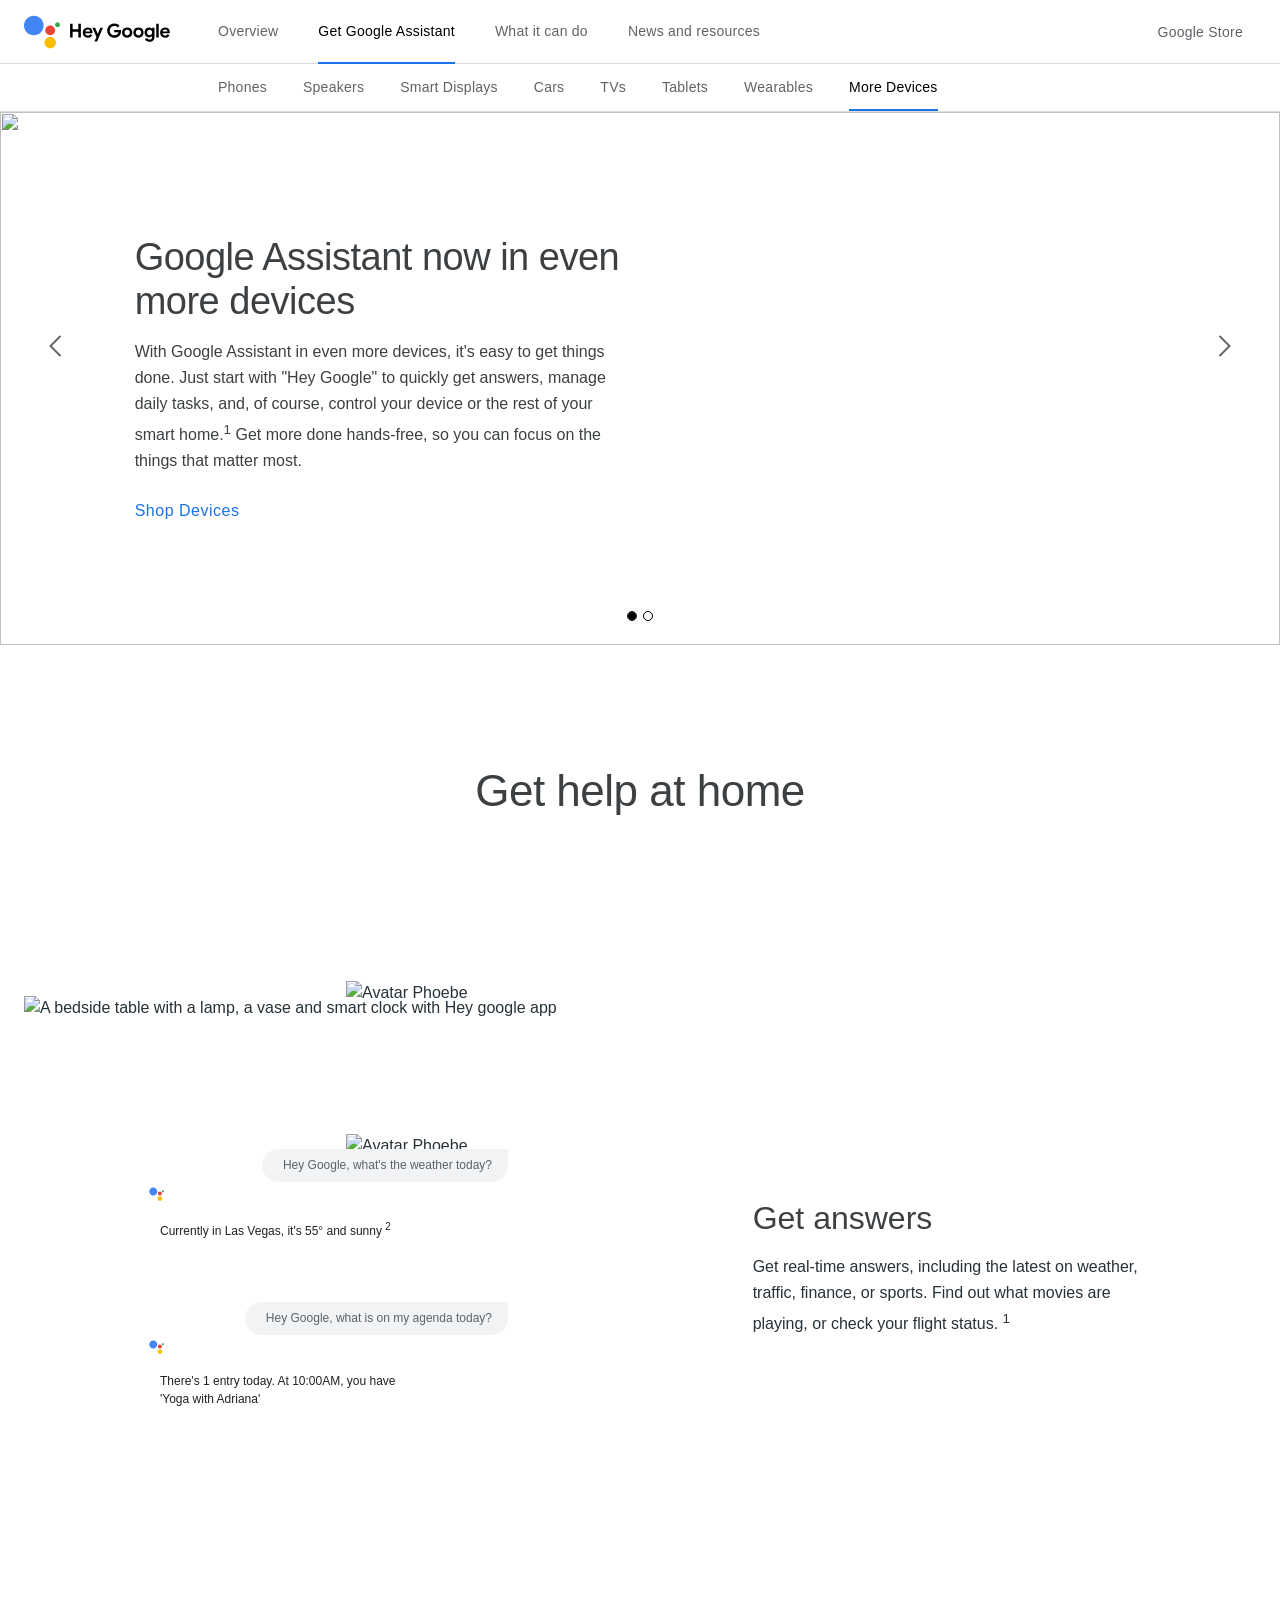
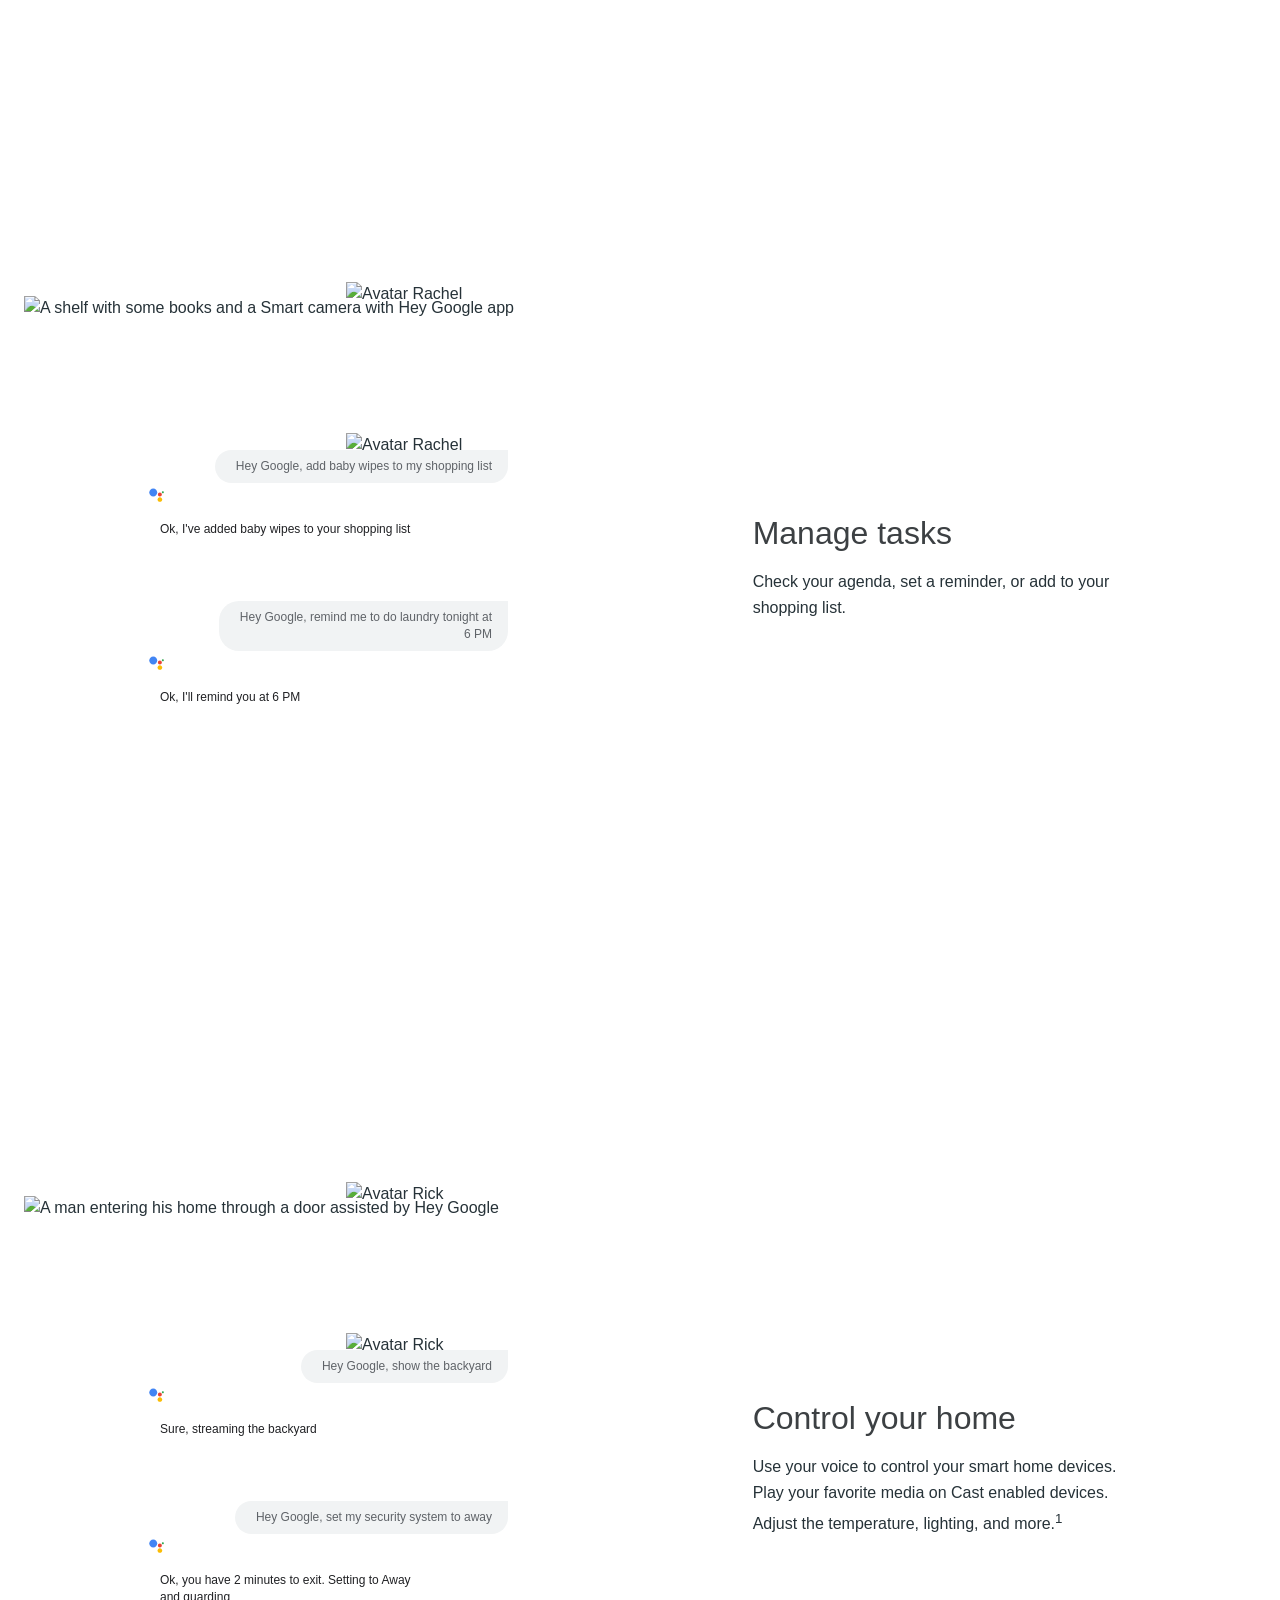
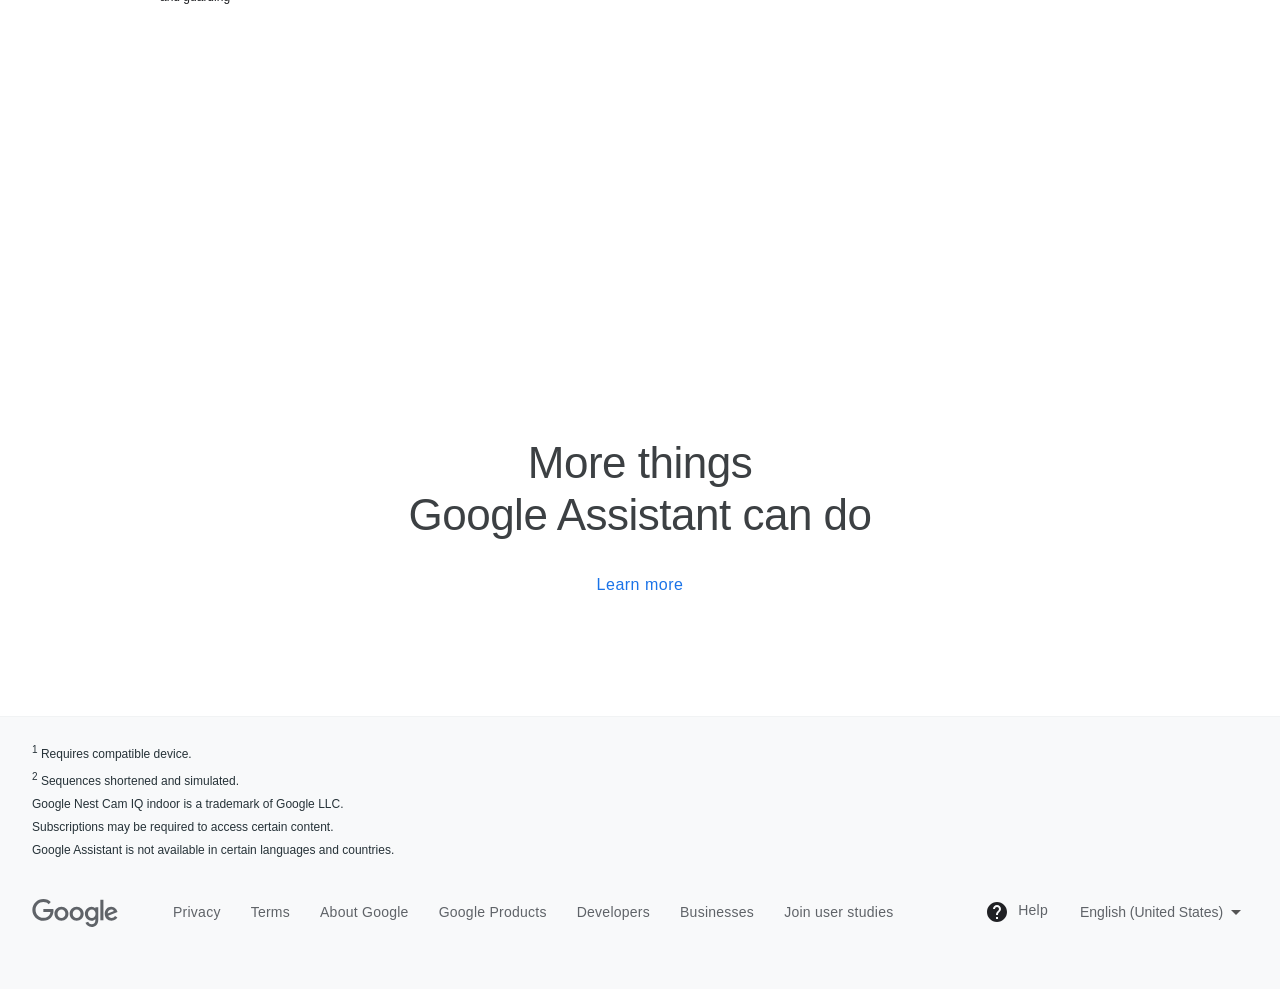
==== commit a2b615d3: "style" ====
--- a/index.html
+++ b/index.html
@@ -1,6 +1,10 @@
-<!DOCTYPE html><html lang="en-US" dir="ltr" itemscope itemtype="https://schema.org/WebSite"><head>
+<!DOCTYPE html>
+<html lang="en-US" dir="ltr" itemscope itemtype="https://schema.org/WebSite">
+
+<head>
   <!-- Google tag (gtag.js) -->
-  <script async src="js/gtm.js"></script><script async src="https://www.googletagmanager.com/gtag/js?id=G-8PFS3R14N9"></script>
+  <script async src="js/gtm.js"></script>
+  <script async src="https://www.googletagmanager.com/gtag/js?id=G-8PFS3R14N9"></script>
   <script>
     window.dataLayer = window.dataLayer || [];
     function gtag() { dataLayer.push(arguments); }
@@ -9,37 +13,47 @@
   </script>
 
 
-<meta charset="utf-8">
-<title>Google Assistant is now available on even more devices</title>
-<meta content="Google Assistant is now available on even more devices" name="title">
-<meta name="description" content="Find out more about how your Google Assistant can help you control your smart home so you can focus on the things that matter the most.">
-<meta name="keywords" content="Google Assistant, Assistant">
-<meta content="initial-scale=1, minimum-scale=1, width=device-width" name="viewport">
-<meta content="IE=Edge" http-equiv="X-UA-Compatible"><link href="favicon.ico" rel="shortcut icon">
-<link rel="apple-touch-icon" sizes="180x180" href="images/apple-touch-icon.png">
-<link rel="icon" type="image/png" sizes="32x32" href="images/favicon-32x32.png">
-<link rel="icon" type="image/png" sizes="16x16" href="images/favicon-16x16.png">
-<link rel="manifest" href="/static/images/fav/site.webmanifest"><meta name="msapplication-TileColor" content="#2b5797">
-<meta name="theme-color" content="#ffffff">
-
-<meta itemprop="name" content="Google Assistant is now available on even more devices">
-<meta itemprop="description" content="Find out more about how your Google Assistant can help you control your smart home so you can focus on the things that matter the most.">
-<meta itemprop="image" content="https://lh3.googleusercontent.com/8Bz5DGw9pYxvG1UE_GPpe7mQHk5gvBTHBmn6NspFPbLjWxoAxJgHBrXe0PZ5CmyXIDhjawC3q8PloUhIgNNR9_nDPaVmDX8D65HkdeO767xDEnUCSOBS=w1200">
-
-<meta name="twitter:card" content="summary_large_image">
-<meta name="twitter:site" content="@google">
-<meta name="twitter:title" content="Google Assistant is now available on even more devices">
-<meta name="twitter:description" content="Find out more about how your Google Assistant can help you control your smart home so you can focus on the things that matter the most.">
-  <meta name="twitter:image" content="https://lh3.googleusercontent.com/8Bz5DGw9pYxvG1UE_GPpe7mQHk5gvBTHBmn6NspFPbLjWxoAxJgHBrXe0PZ5CmyXIDhjawC3q8PloUhIgNNR9_nDPaVmDX8D65HkdeO767xDEnUCSOBS=w880">
-<meta name="twitter:url" content="https://assistant.google.com/platforms/devices/">
-
-<meta property="og:type" content="website">
-<meta property="og:title" content="Google Assistant is now available on even more devices">
-<meta property="og:url" content="https://assistant.google.com/platforms/devices/">
-<meta property="og:description" content="Find out more about how your Google Assistant can help you control your smart home so you can focus on the things that matter the most.">
-  <meta property="og:image" content="https://lh3.googleusercontent.com/8Bz5DGw9pYxvG1UE_GPpe7mQHk5gvBTHBmn6NspFPbLjWxoAxJgHBrXe0PZ5CmyXIDhjawC3q8PloUhIgNNR9_nDPaVmDX8D65HkdeO767xDEnUCSOBS=w1200">
-<meta property="og:site_name" content="Assistant">
-<meta property="og:locale" content="en_US">    <link rel="dns-prefetch" href="//www.google.com/">
+  <meta charset="utf-8">
+  <title>Google Assistant is now available on even more devices</title>
+  <meta content="Google Assistant is now available on even more devices" name="title">
+  <meta name="description"
+    content="Find out more about how your Google Assistant can help you control your smart home so you can focus on the things that matter the most.">
+  <meta name="keywords" content="Google Assistant, Assistant">
+  <meta content="initial-scale=1, minimum-scale=1, width=device-width" name="viewport">
+  <meta content="IE=Edge" http-equiv="X-UA-Compatible">
+  <link href="favicon.ico" rel="shortcut icon">
+  <link rel="apple-touch-icon" sizes="180x180" href="images/apple-touch-icon.png">
+  <link rel="icon" type="image/png" sizes="32x32" href="images/favicon-32x32.png">
+  <link rel="icon" type="image/png" sizes="16x16" href="images/favicon-16x16.png">
+  <link rel="manifest" href="/static/images/fav/site.webmanifest">
+  <meta name="msapplication-TileColor" content="#2b5797">
+  <meta name="theme-color" content="#ffffff">
+
+  <meta itemprop="name" content="Google Assistant is now available on even more devices">
+  <meta itemprop="description"
+    content="Find out more about how your Google Assistant can help you control your smart home so you can focus on the things that matter the most.">
+  <meta itemprop="image"
+    content="https://lh3.googleusercontent.com/8Bz5DGw9pYxvG1UE_GPpe7mQHk5gvBTHBmn6NspFPbLjWxoAxJgHBrXe0PZ5CmyXIDhjawC3q8PloUhIgNNR9_nDPaVmDX8D65HkdeO767xDEnUCSOBS=w1200">
+
+  <meta name="twitter:card" content="summary_large_image">
+  <meta name="twitter:site" content="@google">
+  <meta name="twitter:title" content="Google Assistant is now available on even more devices">
+  <meta name="twitter:description"
+    content="Find out more about how your Google Assistant can help you control your smart home so you can focus on the things that matter the most.">
+  <meta name="twitter:image"
+    content="https://lh3.googleusercontent.com/8Bz5DGw9pYxvG1UE_GPpe7mQHk5gvBTHBmn6NspFPbLjWxoAxJgHBrXe0PZ5CmyXIDhjawC3q8PloUhIgNNR9_nDPaVmDX8D65HkdeO767xDEnUCSOBS=w880">
+  <meta name="twitter:url" content="https://assistant.google.com/platforms/devices/">
+
+  <meta property="og:type" content="website">
+  <meta property="og:title" content="Google Assistant is now available on even more devices">
+  <meta property="og:url" content="https://assistant.google.com/platforms/devices/">
+  <meta property="og:description"
+    content="Find out more about how your Google Assistant can help you control your smart home so you can focus on the things that matter the most.">
+  <meta property="og:image"
+    content="https://lh3.googleusercontent.com/8Bz5DGw9pYxvG1UE_GPpe7mQHk5gvBTHBmn6NspFPbLjWxoAxJgHBrXe0PZ5CmyXIDhjawC3q8PloUhIgNNR9_nDPaVmDX8D65HkdeO767xDEnUCSOBS=w1200">
+  <meta property="og:site_name" content="Assistant">
+  <meta property="og:locale" content="en_US">
+  <link rel="dns-prefetch" href="//www.google.com/">
   <link rel="dns-prefetch" href="//lh3.googleusercontent.com">
   <link rel="dns-prefetch" href="//2542116.fls.doubleclick.net">
   <link rel="preconnect" href="https://ssl.google-analytics.com">
@@ -48,19 +62,24 @@
   <link rel="preconnect" href="https://www.googleadservices.com">
   <link rel="preconnect" href="https://googleads.g.doubleclick.net">
   <link rel="preconnect" href="https://2542116.fls.doubleclick.net">
-  <link rel="preconnect" href="https://lh3.googleusercontent.com">    <link href="https://assistant.google.com/platforms/devices/" rel="canonical">
+  <link rel="preconnect" href="https://lh3.googleusercontent.com">
+  <link href="https://assistant.google.com/platforms/devices/" rel="canonical">
   <link rel="alternate" hreflang="en" href="https://assistant.google.com/platforms/devices/">
   <link rel="preload" href="../../static/css/main-styles.min.css" as="style">
-    <link rel="stylesheet" href="static/css/main-styles.min.css">
-    <link rel="stylesheet" href="static/css/surfaces-styles.min.css">
-
-  <link rel="preload" href="https://lh3.googleusercontent.com/kfM5oVxIXK1luSp9kkCqIwLVitfn-fs0lD1xGB3fqrKy6PfTWI-act6uQbggd5efxvgmUM-F4i3TXLea7RsCMFR6zsWaetaBjvGHG-QoHK3BwM0oFwE=w1200-rw-e365" as="image" media="(max-width: 599px)">
-<link rel="preload" href="https://lh3.googleusercontent.com/KHWkC6KYyz_F1s608ti3igiak12vPViDROR9bS2AGfisK6YvsGlDWUICe5G8KZzs5dtap73ih153Q3fz6vyzWizrpWMDAzht_IX2t178_s9znJ6zavoU=w2048-rw-e365" as="image" media="(min-width: 600px) and (max-width: 1023px)">
-<link rel="preload" href="https://lh3.googleusercontent.com/wGDXY1DOXTICr6-biCxUKYsOcddcIba7Sh1u0ikgrH6NIJAbk0rlv7uFbbVWxh1aUR_c-Mw-fHYlSemdiVgAq5DSuCamkbJrlWzWiJcKw_iK0xnCNnU=w3400-rw-e365" as="image" media="(min-width: 1024px)">
-
-
-
-<script type="application/ld+json">
+
+  <link rel="preload"
+    href="https://lh3.googleusercontent.com/kfM5oVxIXK1luSp9kkCqIwLVitfn-fs0lD1xGB3fqrKy6PfTWI-act6uQbggd5efxvgmUM-F4i3TXLea7RsCMFR6zsWaetaBjvGHG-QoHK3BwM0oFwE=w1200-rw-e365"
+    as="image" media="(max-width: 599px)">
+  <link rel="preload"
+    href="https://lh3.googleusercontent.com/KHWkC6KYyz_F1s608ti3igiak12vPViDROR9bS2AGfisK6YvsGlDWUICe5G8KZzs5dtap73ih153Q3fz6vyzWizrpWMDAzht_IX2t178_s9znJ6zavoU=w2048-rw-e365"
+    as="image" media="(min-width: 600px) and (max-width: 1023px)">
+  <link rel="preload"
+    href="https://lh3.googleusercontent.com/wGDXY1DOXTICr6-biCxUKYsOcddcIba7Sh1u0ikgrH6NIJAbk0rlv7uFbbVWxh1aUR_c-Mw-fHYlSemdiVgAq5DSuCamkbJrlWzWiJcKw_iK0xnCNnU=w3400-rw-e365"
+    as="image" media="(min-width: 1024px)">
+
+
+
+  <script type="application/ld+json">
   {
     "@context": "http://schema.org",
     "@type": "Website",
@@ -79,698 +98,1693 @@
     "name": "Google Assistant",
     "description": "Find out more about how your Google Assistant can help you control your smart home so you can focus on the things that matter the most."
   }
-</script>  </head>
-<body data-c-tracking-section data-analytics-body-event data-analytics-body-page-name="devices" class="devices glue-flexbox glue-app-ready">
+</script>
+<style>/*! CSS Used from: https://assistant.google.com/static/css/main-styles.min.css */
+  html{line-height:1.15;-ms-text-size-adjust:100%;-webkit-text-size-adjust:100%;}
+  footer,header,nav,section{display:block;}
+  h1{font-size:2em;margin:.67em 0;}
+  main{display:block;}
+  a{background-color:transparent;-webkit-text-decoration-skip:objects;}
+  img{border-style:none;}
+  svg:not(:root){overflow:hidden;}
+  button,select{font-family:sans-serif;font-size:100%;line-height:1.15;margin:0;}
+  button{overflow:visible;}
+  button,select{text-transform:none;}
+  button,html [type=button]{-webkit-appearance:button;}
+  [hidden]{display:none;}
+  div,h1,h2,h3,li,p,ul{margin:0;padding:0;}
+  html{font-size:1.125rem;}
+  body{background:#fff;color:#202124;cursor:auto;font-family:Roboto,Arial,Helvetica,sans-serif;font-size:1em;font-style:normal;font-weight:300;line-height:1.444;margin:0;padding:0;overflow-wrap:break-word;word-wrap:break-word;}
+  body:after{content:"x-small";display:none;}
+  h1,h2,h3{font-size:1.125rem;font-weight:300;}
+  .body-copy,p{font-size:.875rem;letter-spacing:.01563rem;line-height:1.5rem;}
+  p+p{margin-top:12px;}
+  a:visited{color:#7b1fa2;}
+  a:hover{cursor:pointer;}
+  a:focus,a:hover{color:#174ea6;text-decoration:none;}
+  a:focus{background:#f1f3f4;outline:4px solid rgba(32,33,36,.06);}
+  a:active{outline:2px auto Highlight;outline:5px auto -webkit-focus-ring-color;}
+  ul{list-style-position:outside;margin-bottom:20px;}
+  ul.h-no-bullet{list-style:none;}
+  ul.h-no-bullet{margin-left:0;}
+  ul{margin-left:20px;}
+  ul li ul{margin-bottom:0;margin-left:20px;}
+  li{font-size:.875rem;letter-spacing:.01563rem;line-height:1.5rem;}
+  img{-ms-interpolation-mode:bicubic;display:inline-block;height:auto;max-width:100%;vertical-align:middle;}
+  select{width:100%;}
+  .h-c-icon{display:inline-block;fill:currentColor;}
+  .h-c-icon--24px{width:24px;height:24px;}
+  .h-c-icon--footer{color:#202124;margin:0 5px 0 0;vertical-align:middle;}
+  .subhead,h1,h2,h3{color:#3c4043;font-family:Google Sans,Helvetica,Arial,sans-serif;font-weight:400;}
+  body{-moz-osx-font-smoothing:grayscale;}
+  h1{font-size:2rem;line-height:2.5rem;}
+  h2{font-size:1.5rem;line-height:2rem;}
+  h3{font-size:1.25rem;line-height:1.75rem;}
+  .h-c-button{-moz-osx-font-smoothing:grayscale;-webkit-font-smoothing:antialiased;text-rendering:optimizeLegibility;border:none;border-radius:2px;display:inline-block;font-family:Google Sans,Roboto,Arial,Helvetica,sans-serif;font-size:.875rem;font-weight:500;height:46px;line-height:.9;letter-spacing:.04688rem;margin:8px 0;padding:15px 24px;-webkit-transition:color .15s linear,background-color .15s linear;transition:color .15s linear,background-color .15s linear;vertical-align:middle;}
+  .h-c-button:focus{outline:none;-webkit-transition:none;transition:none;}
+  .h-c-button.h-c-button--flat{background-color:transparent;border-radius:0;color:#1a73e8;height:auto;line-height:1.25rem;margin:0;padding:0;}
+  .h-c-button.h-c-button--flat:visited{background-color:transparent;color:#7b1fa2;}
+  .h-c-button.h-c-button--flat:hover{background-color:transparent;color:#174ea6;}
+  .h-c-button.h-c-button--flat:focus{background:#f1f3f4;color:#174ea6;outline:10px solid #f1f3f4;}
+  p>a{border-bottom:1px solid #1a73e8;}
+  p>a:visited{border-bottom-color:#7b1fa2;}
+  p>a:focus,p>a:hover{border-bottom-color:#174ea6;}
+  .h-c-link{color:#1a73e8;border:none;display:inline-block;font-family:Google Sans,Roboto,Arial,Helvetica,sans-serif;font-size:.875rem;font-weight:500;letter-spacing:.04688rem;overflow:hidden;-moz-osx-font-smoothing:grayscale;-webkit-font-smoothing:antialiased;text-rendering:optimizeLegibility;}
+  .h-c-link:visited{color:#7b1fa2;}
+  .h-c-link:active,.h-c-link:focus,.h-c-link:hover{color:#174ea6;}
+  .h-c-link:focus{outline-width:10px;}
+  .h-c-link:focus{background:#f1f3f4;outline:10px solid #f1f3f4;}
+  .button{-webkit-box-align:center;-ms-flex-align:center;align-items:center;cursor:pointer;display:-webkit-inline-box;display:-ms-inline-flexbox;display:inline-flex;}
+  .h-c-button:not([disabled]){cursor:pointer;}
+  .h-c-button.h-c-button--flat:focus{outline-width:2px;}
+  .h-c-link{overflow:inherit;}
+  *{-webkit-box-sizing:border-box;box-sizing:border-box;}
+  body,html{background-color:#fff;color:#263238;font-family:Roboto,Helvetica,Arial,sans-serif;font-size:1rem;-webkit-font-smoothing:antialiased;font-weight:400;}
+  body{font-size:.875rem;}
+  ul{margin:0;padding:0;}
+  li{list-style:none;}
+  a{text-decoration:none;}
+  a,a:visited{color:#1a73e8;}
+  a:active,a:hover{color:#174ea6;}
+  select{font-family:inherit;}
+  .icon--svg{fill:currentColor;outline:none;}
+  .svg-icons{display:none;}
+  .is-mouse-navigation:focus{outline:0;}
+  .subhead{font-size:1rem;line-height:1.625rem;}
+  .section{position:relative;}
+  .container{margin-left:auto;margin-right:auto;padding:0 24px;}
+  .modal{display:none;}
+  .visually-hidden{border:0;clip:rect(0 0 0 0);height:1px;margin:-1px;overflow:hidden;padding:0;position:absolute;white-space:nowrap;width:1px;}
+  [data-c-scroll-aware=slide-up-reveal]{opacity:0;}
+  [data-c-scroll-aware=slide-up-reveal].scroll-aware-enter{-webkit-animation:slide-up-fadeIn .8s ease 0s 1 normal forwards;animation:slide-up-fadeIn .8s ease 0s 1 normal forwards;}
+  ln{display:inline-block;}
+  .h-c-footer{background:#f8f9fa;margin:0;}
+  .h-c-footer__link{color:#5f6368;display:inline-block;font-size:.875rem;font-weight:400;letter-spacing:.01563rem;line-height:1.375rem;}
+  .h-c-footer__link:visited{color:#5f6368;}
+  .h-c-footer__link:focus,.h-c-footer__link:hover{color:#202124;}
+  .h-c-footer__link:focus{background:#e8eaed;outline:10px solid #e8eaed;}
+  .h-c-footer__global{margin:0 auto;padding:40px 16px 20px;}
+  .h-c-footer__logo{height:28px;margin:0 0 30px;width:86px;}
+  .h-c-footer__logo a{display:inline-block;height:28px;}
+  .h-c-footer__logo a:focus{background:#e8eaed;outline:10px solid #e8eaed;}
+  .h-c-footer__logo-img{fill:#5f6368;height:28px;width:86px;}
+  .h-c-footer__global-links{margin:0 0 15px;}
+  .h-c-footer__global-links:after{content:"";display:table;clear:both;}
+  .h-c-footer__global-links-list-item{float:left;padding:0 30px 15px 0;}
+  .h-c-footer__lang-dropdown{-moz-appearance:none;-webkit-appearance:none;appearance:none;background-color:#f8f9fa;background-image:url("[data-uri]");background-position:right 50%;background-repeat:no-repeat;border:none;border-radius:0;-webkit-box-sizing:border-box;box-sizing:border-box;color:#5f6368;display:inline-block;font-size:.875rem;font-weight:400;height:22px;margin:0;padding:0 24px 0 2px;text-overflow:ellipsis;width:100%;white-space:pre-wrap;}
+  .h-c-footer__lang-dropdown:focus{background-color:#e8eaed;color:#202124;outline:10px solid #e8eaed;}
+  .footer{border-top:1px solid #f1f3f4;}
+  .footer--has-disclaimer .footer__container{padding-top:24px;}
+  .footer__disclaimers{margin-bottom:40px;width:100%;}
+  .footer__disclaimers-item{font-size:.75rem;line-height:1.125rem;margin:0 0 5px;}
+  .footer__disclaimers-item:last-child{margin-bottom:0;}
+  .h-c-header{-webkit-transition:height .4s;transition:height .4s;}
+  .glue-app-ready .h-c-header.h-c-header--product-marketing-one-tier{height:56px;}
+  .h-c-header__bar{background:#fff;-webkit-box-shadow:0 2px 6px 0 rgba(0,0,0,.12),inset 0 -1px 0 0 #dadce0;box-shadow:0 2px 6px 0 rgba(0,0,0,.12),inset 0 -1px 0 0 #dadce0;left:0;right:0;top:0;-webkit-transform:translateZ(0);transform:translateZ(0);-webkit-transition:background .4s,-webkit-transform .4s;transition:background .4s,-webkit-transform .4s;transition:transform .4s,background .4s;transition:transform .4s,background .4s,-webkit-transform .4s;z-index:100;}
+  .h-c-header__bar:after{content:"";display:table;clear:both;}
+  .glue-app-ready .h-c-header__bar{position:fixed;}
+  .glue-app-ready .h-c-header--product-marketing-one-tier .h-c-header__bar{height:56px;}
+  .h-c-header__bar-underside{display:none;}
+  .h-c-header__hamburger{float:left;width:56px;display:none;}
+  .h-c-header__hamburger.h-c-header__hamburger--first-tier{height:100%;}
+  .glue-app-ready .h-c-header--product-marketing-one-tier .h-c-header__hamburger.h-c-header__hamburger--first-tier{display:table;}
+  .h-c-header__hamburger-wrapper{display:table-cell;height:100%;padding:6px;vertical-align:middle;}
+  .h-c-header__hamburger-link{-webkit-appearance:button;-webkit-user-select:none;-moz-user-select:none;-ms-user-select:none;background:none;border:0;border-radius:50%;color:inherit;display:block;font:inherit;height:100%;line-height:normal;margin:0;overflow:visible;padding:0;position:relative;width:100%;}
+  .h-c-header__hamburger-link:focus{background-color:#f1f3f4;outline:none;}
+  .h-c-header__hamburger-link:focus .h-c-header__hamburger-img--reversed{fill:#5f6368;}
+  .h-c-header__hamburger-img{margin:0 auto;height:24px;width:24px;}
+  .h-c-header__hamburger-img.h-c-header__hamburger-img--standard{display:block;fill:#5f6368;}
+  .h-c-header__hamburger-img.h-c-header__hamburger-img--reversed{display:none;fill:#fff;}
+  .h-c-header__jump-to-content{background:#f1f3f4;border-radius:2px;clip:rect(1px,1px,1px,1px);display:none;font-family:Google Sans,Roboto,Arial,Helvetica,sans-serif;font-size:.875rem;height:1px;left:100%;letter-spacing:.01563rem;margin-left:48px;overflow:hidden;padding:10px;position:absolute;top:9px;width:1px;white-space:nowrap;z-index:103;}
+  .h-c-header__jump-to-content:focus{clip:auto;color:#174ea6;height:auto;outline:none;overflow:visible;width:auto;}
+  .h-c-header__jump-to-content-text{display:table-cell;}
+  .h-c-header__nav{display:block;clear:both;}
+  .glue-app-ready .h-c-header__nav{display:none;}
+  .h-c-header__nav-list{list-style:none;margin-bottom:0;margin-left:0;}
+  .h-c-header__nav-li{display:table;width:100%;}
+  .h-c-header__nav-li-link{color:#5f6368;display:table-cell;font-family:Google Sans,Roboto,Arial,Helvetica,sans-serif;font-size:.875rem;font-weight:400;height:48px;letter-spacing:.01563rem;padding-left:16px;padding-right:16px;vertical-align:middle;width:100%;}
+  .h-c-header__nav-li-link:visited{color:#5f6368;}
+  .h-c-header__nav-li-link.h-is-active,.h-c-header__nav-li-link:active,.h-c-header__nav-li-link:hover{color:#000;}
+  .h-c-header__nav-li-link.h-is-active{background:#f1f3f4;}
+  .h-c-header__nested-nav-list{display:table-row;list-style:none;margin-bottom:0;margin-left:0;}
+  .h-c-header__nested-nav-li{display:table;width:100%;}
+  .h-c-header__nested-nav-li-link{color:#5f6368;display:table-cell;font-family:Google Sans,Roboto,Arial,Helvetica,sans-serif;font-size:.875rem;font-weight:400;height:48px;letter-spacing:.01563rem;padding-right:32px;padding-left:32px;vertical-align:middle;width:100%;}
+  .h-c-header__nested-nav-li-link:visited{color:#5f6368;}
+  .h-c-header__nested-nav-li-link.h-is-active,.h-c-header__nested-nav-li-link:active,.h-c-header__nested-nav-li-link:hover{color:#000;}
+  .h-c-header__nested-nav-li-link.h-is-active{background:#f1f3f4;}
+  .h-c-header__cta{display:none;}
+  .h-c-header__drawer{background:#fff;border:0 solid red;bottom:0;left:0;max-width:280px;position:fixed;right:56px;top:0;-webkit-transform:translate3d(-100%,0,0);transform:translate3d(-100%,0,0);-webkit-transition:-webkit-transform .35s cubic-bezier(.24,1,.32,1);transition:-webkit-transform .35s cubic-bezier(.24,1,.32,1);transition:transform .35s cubic-bezier(.24,1,.32,1);transition:transform .35s cubic-bezier(.24,1,.32,1),-webkit-transform .35s cubic-bezier(.24,1,.32,1);visibility:hidden;z-index:102;}
+  .h-c-header__drawer:focus{outline:none;}
+  .h-c-header__drawer-content{bottom:136px;left:0;overflow-y:auto;position:absolute;right:0;top:0;}
+  .h-c-header__drawer-backdrop{background:rgba(0,0,0,.4);bottom:0;left:0;opacity:0;position:fixed;right:0;top:0;-webkit-transition:opacity .2s cubic-bezier(.4,0,.2,1);transition:opacity .2s cubic-bezier(.4,0,.2,1);visibility:hidden;z-index:101;}
+  .h-c-header__drawer-bar{-webkit-box-shadow:inset 0 -1px 0 0 #dadce0;box-shadow:inset 0 -1px 0 0 #dadce0;position:relative;}
+  .h-c-header__drawer-bar:after{content:"";display:table;clear:both;}
+  .h-c-header--product-marketing-one-tier .h-c-header__drawer-bar{height:56px;}
+  .h-c-header__drawer-nav{padding-bottom:20px;padding-top:20px;}
+  .h-c-header__drawer-nav-list{list-style:none;margin-bottom:0;margin-left:0;}
+  .h-c-header__drawer-nav-li{display:table;width:100%;}
+  .h-c-header__drawer-nav-li-link{color:#5f6368;display:table-cell;font-family:Google Sans,Roboto,Arial,Helvetica,sans-serif;font-size:.875rem;font-weight:400;height:48px;letter-spacing:.01563rem;padding-left:16px;padding-right:16px;vertical-align:middle;width:100%;}
+  .h-c-header__drawer-nav-li-link:focus,.h-c-header__drawer-nav-li-link:visited{color:#5f6368;}
+  .h-c-header__drawer-nav-li-link:active,.h-c-header__drawer-nav-li-link:hover{color:#000;}
+  .h-c-header__drawer-nav-li-link:focus{background:#f1f3f4;outline:none;}
+  .h-c-header__drawer-nested-nav-li-link{color:#5f6368;display:table-cell;font-family:Google Sans,Roboto,Arial,Helvetica,sans-serif;font-size:.875rem;font-weight:400;height:48px;letter-spacing:.01563rem;padding-right:32px;padding-left:32px;vertical-align:middle;width:100%;}
+  .h-c-header__drawer-nested-nav-li-link:focus,.h-c-header__drawer-nested-nav-li-link:visited{color:#5f6368;}
+  .h-c-header__drawer-nested-nav-li-link.h-is-active,.h-c-header__drawer-nested-nav-li-link:active,.h-c-header__drawer-nested-nav-li-link:hover{color:#000;}
+  .h-c-header__drawer-nested-nav-li-link.h-is-active{background:#f1f3f4;}
+  .h-c-header__drawer-nested-nav-li-link:focus{background:#f1f3f4;outline:none;}
+  .logo{cursor:pointer;display:-webkit-box;display:-ms-flexbox;display:flex;-webkit-box-orient:vertical;-webkit-box-direction:normal;-ms-flex-direction:column;flex-direction:column;float:left;height:100%;-webkit-box-pack:center;-ms-flex-pack:center;justify-content:center;margin-left:4px;}
+  .logo__icon{display:table;float:left;height:34px;max-width:146px;}
+  .logo__link,.logo__link:hover,.logo__link:visited{color:#000;}
+  .header.subpage--active .h-c-header__bar-underside{display:block;}
+  .header .h-c-header__nested-nav-list{display:none;}
+  .header .h-c-header__nested-nav-li{padding:0;}
+  .header .h-c-header__nested-nav-li:hover{background-color:#f1f3f4;border-radius:4px;}
+  .header .h-c-header__nested-nav-li-link{margin:0;padding:10px 18px 11px;}
+  .header .h-c-header__nested-nav-li-link:focus{color:#000;}
+  .header__bar{-webkit-transition:-webkit-transform .4s;transition:-webkit-transform .4s;transition:transform .4s;transition:transform .4s,-webkit-transform .4s;z-index:10;}
+  .header__app-links{display:none;}
+  .header .h-c-header__drawer-content{bottom:60px;}
+  .header a:focus:not(.h-c-header__jump-to-content):not(.header__anchored-link):not(.cookie-banner__link):not(.cookie-banner__close){background-color:#f1f3f4!important;outline-color:transparent;}
+  .header .h-c-header__drawer-nav-li.is-active .header__link,.header .h-c-header__nav-li.is-active .header__link{color:#757575;color:#000;}
+  .header .h-c-header__nav-li-link:focus{background-color:#f1f3f4;outline:none;}
+  .header .h-c-header__nav-li{margin-left:0;}
+  .header .h-c-header__nav-li-link.h-is-active:after{bottom:-10px;margin:0 20px;right:0;}
+  .header .h-c-header__drawer-nav-li-link:focus,.header .h-c-header__drawer-nested-nav-li-link:focus{color:#000;}
+  .header .h-c-header__drawer-nested-nav-li-link.h-is-active{border-left:3px solid #1a73e8;}
+  .header .h-c-header__drawer-bar .logo{margin-left:16px!important;}
+  .header__logo-container{display:block;float:left;height:100%;position:relative;width:170px;}
+  .shown{display:block;}
+  .nav-dropdown{padding-bottom:56px;}
+  .nav-dropdown__container{overflow-y:hidden;-webkit-transition:height .45s cubic-bezier(.24,1,.32,1),opacity .45s ease-out;transition:height .45s cubic-bezier(.24,1,.32,1),opacity .45s ease-out;}
+  .nav-dropdown__link{-webkit-box-align:center;-ms-flex-align:center;align-items:center;display:-webkit-box;display:-ms-flexbox;display:flex;position:relative;}
+  .nav-dropdown__icon{height:12px;margin:3px 0;position:absolute;right:16px;-webkit-transform:rotate(-180deg);transform:rotate(-180deg);-webkit-transition:-webkit-transform .45s cubic-bezier(.24,1,.32,1);transition:-webkit-transform .45s cubic-bezier(.24,1,.32,1);transition:transform .45s cubic-bezier(.24,1,.32,1);transition:transform .45s cubic-bezier(.24,1,.32,1),-webkit-transform .45s cubic-bezier(.24,1,.32,1);width:12px;}
+  .nav-dropdown--open .nav-dropdown__icon{-webkit-transform:rotate(0);transform:rotate(0);}
+  .nav-dropdown__list{display:block;height:0;opacity:0;}
+  .cookie-banner{background-color:#1a73e8;-webkit-box-shadow:0 2px 6px rgba(0,0,0,.12);box-shadow:0 2px 6px rgba(0,0,0,.12);color:#fff;height:116px;padding:16px;position:fixed;top:-116px;-webkit-transition:-webkit-transform .4s ease-in;transition:-webkit-transform .4s ease-in;transition:transform .4s ease-in;transition:transform .4s ease-in,-webkit-transform .4s ease-in;visibility:hidden;width:100%;z-index:100;}
+  .cookie-banner__msg{font-size:.75rem;line-height:1.125rem;}
+  .cookie-banner__link{border:1px solid transparent;border-bottom-color:#fff;color:#fff;font-weight:400;}
+  .cookie-banner__link:focus,.cookie-banner__link:hover,.cookie-banner__link:visited{border-bottom-color:inherit;color:inherit;}
+  .cookie-banner__link:hover{border-bottom-color:transparent;}
+  .cookie-banner__link:focus{background-color:transparent;border:1px solid #fff;border-radius:4px;}
+  .cookie-banner.close{display:none;}
+  .cookie-banner__close{border:1px solid transparent;color:#fff;cursor:pointer;display:inline-block;font-family:Google Sans,Helvetica,Arial,sans-serif;font-size:.875rem;font-weight:500;margin-top:10px;opacity:.8;}
+  .cookie-banner__close:focus,.cookie-banner__close:hover,.cookie-banner__close:visited{color:inherit;}
+  .cookie-banner__close:hover{opacity:1;}
+  .cookie-banner__close:focus{background-color:transparent;border:1px solid #fff;border-radius:4px;opacity:1;}
+  @media (min-width:600px){
+  body:after{content:"small";}
+  .body-copy,li,p{font-size:.875rem;letter-spacing:.01563rem;line-height:1.5rem;}
+  .h-c-footer__global{display:-webkit-box;display:-ms-flexbox;display:flex;-ms-flex-wrap:wrap;flex-wrap:wrap;max-width:1344px;padding:40px 32px 20px;}
+  .h-c-footer__global:after{content:"";display:table;clear:both;}
+  .h-c-footer__logo{-ms-flex:0 0 90%;-webkit-box-flex:0;flex:0 0 90%;margin-right:55px;}
+  .h-c-footer__global-links{display:-webkit-box;display:-ms-flexbox;display:flex;-ms-flex-wrap:wrap;flex-wrap:wrap;-ms-flex:2 0 auto;-webkit-box-flex:2;flex:2 0 auto;max-width:100%;}
+  .h-c-footer__global-links--extra{-ms-flex:0 0 auto;-webkit-box-flex:0;flex:0 0 auto;}
+  }
+  @media only screen and (min-width:600px){
+  h1{font-size:2.375rem;line-height:2.75rem;}
+  h2{font-size:2rem;line-height:2.5rem;}
+  h3{font-size:1.5rem;line-height:2rem;}
+  .container{max-width:1520px;}
+  .cookie-banner{height:98px;}
+  }
+  @media (min-width:1024px){
+  body:after{content:"medium";}
+  .body-copy,p{font-size:1rem;letter-spacing:0;line-height:1.625rem;}
+  p+p{margin-top:16px;}
+  li{font-size:1rem;letter-spacing:0;line-height:1.625rem;}
+  .h-c-button{font-size:1rem;letter-spacing:.03125rem;padding:17px 24px;}
+  .h-c-button.h-c-button--flat{line-height:1.375rem;}
+  .h-c-link{font-size:1rem;letter-spacing:.03125rem;}
+  .h-c-footer__logo{-ms-flex:0 0 86px;-webkit-box-flex:0;flex:0 0 86px;}
+  .h-c-header.h-c-header--product-marketing-one-tier{height:64px!important;}
+  .h-c-header--product-marketing-one-tier .h-c-header__bar{height:64px!important;}
+  .h-c-header__bar-underside{background:#fff;-webkit-box-shadow:inset 0 -1px 0 0 #dadce0;box-shadow:inset 0 -1px 0 0 #dadce0;height:48px;left:0;position:absolute;right:0;top:100%;-webkit-transition:background .4s;transition:background .4s;}
+  .h-c-header__hamburger{display:none!important;}
+  .h-c-header__jump-to-content{display:table;}
+  .h-c-header__nav{display:block!important;float:left;}
+  .h-c-header--product-marketing-one-tier .h-c-header__nav{clear:none;height:100%;margin-left:48px;}
+  .h-c-header__nav-list{height:100%;}
+  .h-c-header__nav-list:after{content:"";display:table;clear:both;}
+  .h-c-header__nav-li{float:left;height:100%;line-height:1.625rem;margin-left:36px;position:relative;width:auto;}
+  .h-c-header__nav-li:first-child{margin-left:0;}
+  .h-c-header__nav-li-link{color:#5f6368;display:block;font-size:.875rem;font-weight:400;height:auto;letter-spacing:.01563rem;margin:8px 0;padding:10px 0 9px;width:auto;}
+  .h-c-header__nav-li-link:visited{color:#5f6368;}
+  .h-c-header__nav-li-link.h-is-active,.h-c-header__nav-li-link:active,.h-c-header__nav-li-link:hover{color:#000;}
+  .h-c-header__nav-li-link.h-is-active{background:none;}
+  .h-c-header__nav-li-link.h-is-active:after{background:#1a73e8;bottom:0;content:"";height:2px;left:0;position:absolute;right:0;}
+  .h-c-header__nav-li-link.h-is-active:focus:after{background:#174ea6;}
+  .h-c-header__nav-li-link:focus{background:#f1f3f4;outline:10px solid #f1f3f4;}
+  .h-c-header__nested-nav-list{display:none;height:48px;left:0;margin-left:-18px;position:absolute;top:100%;white-space:nowrap;z-index:1;}
+  .h-c-header__nested-nav-li{display:table-cell;line-height:1.625rem;padding:3px 18px;position:relative;vertical-align:top;width:auto;}
+  .h-c-header__nested-nav-li-link{color:#5f6368;display:inline-block;font-size:.875rem;font-weight:400;height:auto;letter-spacing:.01563rem;margin:7px 0;padding:0 0 1px;width:auto;}
+  .h-c-header__nested-nav-li-link:visited{color:#5f6368;}
+  .h-c-header__nested-nav-li-link.h-is-active,.h-c-header__nested-nav-li-link:active,.h-c-header__nested-nav-li-link:hover{color:#000;}
+  .h-c-header__nested-nav-li-link.h-is-active{background:none;}
+  .h-c-header__nested-nav-li-link:focus{background:#f1f3f4;outline:10px solid #f1f3f4;}
+  .h-c-header__nested-nav-li-link.h-is-active:after{background:#1a73e8;bottom:0;content:"";height:2px;left:18px;position:absolute;right:18px;}
+  .h-c-header__nested-nav-li-link.h-is-active:focus:after{background:#174ea6;}
+  .h-c-header__cta{display:block;position:absolute;right:0;}
+  .h-c-header--product-marketing-one-tier .h-c-header__cta{height:63px;top:0;}
+  .h-c-header--product-marketing-one-tier .h-c-header__cta{padding:9px;}
+  .h-c-header__cta-list{height:100%;list-style:none;margin-bottom:0;margin-left:0;}
+  .h-c-header__cta-list:after{content:"";display:table;clear:both;}
+  .h-c-header__drawer,.h-c-header__drawer-backdrop{display:none;}
+  .h-c-header--product-marketing-one-tier .h-c-header__nav{margin-left:28px;}
+  }
+  @media only screen and (min-width:1024px){
+  h1{font-size:3.5rem;line-height:4.125rem;}
+  h1,h2{letter-spacing:-.03125rem;}
+  h2{font-size:2.75rem;line-height:3.25rem;}
+  h3{font-size:2rem;line-height:2.5rem;}
+  body{font-size:1rem;}
+  .subhead{font-size:1.125rem;line-height:1.875rem;}
+  .logo{margin-left:24px;}
+  .header .h-c-header__nested-nav-list.shown{display:block;}
+  .header.subpage--active.h-c-header--product-marketing-one-tier{height:112px!important;}
+  .header__link{margin-top:8px;position:relative;}
+  .header__link:visited{color:#757575;}
+  .header__link:hover{color:#000;}
+  .header__bar{will-change:transform;}
+  .subpage--active .header__bar{-webkit-transition:-webkit-transform .7s;transition:-webkit-transform .7s;transition:transform .7s;transition:transform .7s,-webkit-transform .7s;}
+  .header__app-links{-webkit-box-align:center;-ms-flex-align:center;align-items:center;display:-webkit-box;display:-ms-flexbox;display:flex;}
+  .header__app-links:first-child{margin-right:10px;}
+  .header__subnav{padding-left:218px;width:100%;}
+  .header .h-c-header__nav-li.has-subnav{position:inherit;}
+  .header .h-c-header__nav-li-link{background-color:transparent;border:none;cursor:pointer;line-height:1.95;padding:10px 20px 9px;}
+  .header .h-c-header__nav-li-link:hover{background-color:#f1f3f4;border-radius:4px;}
+  .cookie-banner{height:52px;}
+  .cookie-banner__container{display:-webkit-box;display:-ms-flexbox;display:flex;-webkit-box-pack:justify;-ms-flex-pack:justify;justify-content:space-between;}
+  .cookie-banner__close{line-height:1.125rem;margin-top:auto;}
+  }
+  @media (min-width:1440px){
+  body:after{content:"large";}
+  }
+  /*! CSS Used from: https://assistant.google.com/static/css/surfaces-styles.min.css */
+  .carousel-fixed-text-h1{color:#3c4043;font-family:Google Sans,Helvetica,Arial,sans-serif;font-weight:400;}
+  body{-moz-osx-font-smoothing:grayscale;}
+  .carousel-fixed-text-h1{font-size:2rem;line-height:2.5rem;}
+  .carousel{-webkit-box-align:center;-ms-flex-align:center;align-items:center;overflow:hidden;padding:0;position:relative;width:100%;}
+  .carousel__clip{min-width:100%;}
+  .carousel__item{min-width:100%;}
+  .carousel__wrap{display:-webkit-box;display:-ms-flexbox;display:flex;padding:0;width:100%;}
+  .carousel__wrap{-webkit-user-select:none;-moz-user-select:none;-ms-user-select:none;user-select:none;}
+  .carousel-button{height:35px;width:35px;background-color:#fff;border:0;border-radius:35px;cursor:pointer;display:-webkit-box;display:-ms-flexbox;display:flex;-webkit-box-pack:center;-ms-flex-pack:center;justify-content:center;padding:0;z-index:3;}
+  .carousel-button:focus{outline:0;}
+  .carousel-button:hover{-webkit-box-shadow:0 2px 4px 0 rgba(0,0,0,.12);box-shadow:0 2px 4px 0 rgba(0,0,0,.12);outline:none;}
+  .carousel-button .icon--svg{-webkit-box-flex:1;-ms-flex:1;flex:1;height:14px;width:14px;}
+  .carousel-button--prev{position:absolute;}
+  .carousel-button--prev .icon--svg{margin-right:2px;-webkit-transform:rotate(90deg);transform:rotate(90deg);}
+  .carousel-button--next{position:absolute;}
+  .carousel-button--next .icon--svg{margin-left:2px;-webkit-transform:rotate(270deg);transform:rotate(270deg);}
+  .carousel-nav{bottom:0;display:-webkit-box;display:-ms-flexbox;display:flex;-webkit-box-pack:center;-ms-flex-pack:center;justify-content:center;margin:0 auto;padding:16px;position:absolute;width:100%;z-index:2;}
+  .carousel-nav__bullet{background-clip:content-box;border:1px solid #000;border-radius:50%;cursor:pointer;display:inline-block;height:10px;margin:0 3px;-webkit-transition:all .5s;transition:all .5s;width:10px;}
+  .carousel-nav__bullet.active{background-color:#000;}
+  .carousel-fixed{-webkit-box-orient:vertical;-webkit-box-direction:normal;-ms-flex-direction:column;flex-direction:column;height:100%;overflow:hidden;}
+  .carousel-fixed,.carousel-fixed-text{display:-webkit-box;display:-ms-flexbox;display:flex;-webkit-box-pack:center;-ms-flex-pack:center;justify-content:center;position:relative;z-index:1;}
+  .carousel-fixed-text{-webkit-box-align:center;-ms-flex-align:center;align-items:center;height:auto;top:0;width:100%;}
+  .carousel-fixed-text__wrapper{margin:0 auto;width:calc(-24px + 100%);}
+  .carousel-fixed-text__headline{display:none;padding:40px 0 32px;position:relative;text-align:center;width:100%;}
+  .carousel-fixed-text__headline--mobile{display:block;text-align:center;}
+  .carousel-fixed-text__subhead{padding-top:16px;position:relative;text-align:center;width:100%;}
+  .carousel-fixed-text__link{margin-top:24px;}
+  .carousel-fixed__bg{display:block;opacity:0;position:absolute;top:0;-webkit-transition:opacity .5s ease;transition:opacity .5s ease;width:100%;will-change:opacity;}
+  .carousel-fixed__image{height:100%;width:100%;}
+  .carousel-fixed .carousel__wrap{display:table;}
+  .carousel-fixed .carousel__item{display:-webkit-box;display:-ms-flexbox;display:flex;-webkit-box-orient:vertical;-webkit-box-direction:normal;-ms-flex-direction:column;flex-direction:column;margin-right:0;}
+  .carousel-fixed .carousel-button{top:calc(50% - 35px);z-index:3;}
+  .carousel-fixed .carousel-button--prev{left:12px;}
+  .carousel-fixed .carousel-button--next{right:12px;}
+  .carousel-fixed .carousel__item-1 .carousel-fixed__bg{opacity:1;position:relative;}
+  .carousel-fixed .carousel__item-1.clone .carousel-fixed__bg{opacity:0;position:absolute;}
+  .carousel-fixed__nav{bottom:0;position:relative;width:100%;}
+  .carousel__item--active .carousel-fixed__bg{opacity:1;position:relative;}
+  .carousel-fixed .carousel-fixed-text__headline{opacity:0;-webkit-animation:carouselSlideInUp .7s ease-out .84s normal forwards;animation:carouselSlideInUp .7s ease-out .84s normal forwards;}
+  .carousel-fixed .carousel-fixed-text__copy{opacity:0;-webkit-animation:carouselSlideInUp .7s ease-out .98s normal forwards;animation:carouselSlideInUp .7s ease-out .98s normal forwards;}
+  .carousel-fixed .carousel-fixed-text__link{opacity:0;-webkit-animation:carouselSlideInUp .7s ease-out 1.12s normal forwards;animation:carouselSlideInUp .7s ease-out 1.12s normal forwards;}
+  .more-things{margin:0 auto;max-width:300px;padding:80px 0;text-align:center;}
+  .more-things__header{padding-bottom:32px;}
+  .queries{display:-webkit-box;display:-ms-flexbox;display:flex;-webkit-box-orient:vertical;-webkit-box-direction:normal;-ms-flex-direction:column;flex-direction:column;overflow:hidden;top:0;}
+  .queries,.queries__scroll-container{position:relative;}
+  .queries__header-position{position:relative;width:100%;}
+  .queries__fixed-header-container{margin:auto;position:relative;width:100%;z-index:1;}
+  .queries__fixed-header-container .queries__header{margin:auto;padding:120px 0 0;}
+  .queries__header-container{display:-webkit-box;display:-ms-flexbox;display:flex;-webkit-box-pack:center;-ms-flex-pack:center;justify-content:center;margin:auto;padding:80px 0 40px;position:relative;z-index:1;}
+  .queries__header-container.hidden{display:none;}
+  .queries__header{text-align:center;width:calc(-48px + 100%);}
+  .query-block{display:-webkit-box;display:-ms-flexbox;display:flex;-webkit-box-orient:vertical;-webkit-box-direction:reverse;-ms-flex-direction:column-reverse;flex-direction:column-reverse;}
+  .query-block__image{width:100%;}
+  .query-block__image:before{content:"";display:block;padding-top:90%;width:100%;}
+  .query-block__image img{display:block;position:absolute;top:0;width:100%;}
+  .query-block__container{overflow:hidden;position:relative;width:100%;}
+  .query-block__query{-webkit-box-align:center;-ms-flex-align:center;align-items:center;display:-webkit-box;display:-ms-flexbox;display:flex;height:100%;-webkit-box-pack:center;-ms-flex-pack:center;justify-content:center;left:0;position:absolute;top:0;width:100%;}
+  .query-block__description{background-color:#fff;padding:32px 32px 80px;text-align:center;width:100%;}
+  .query-block__header{margin-bottom:8px;}
+  .query__container{display:-webkit-box;display:-ms-flexbox;display:flex;-webkit-box-orient:vertical;-webkit-box-direction:normal;-ms-flex-direction:column;flex-direction:column;max-width:243px;width:100%;}
+  .query__bubble{-ms-flex-item-align:start;align-self:flex-start;background-color:#fff;font-family:Google Sans,Helvetica,Arial,sans-serif;font-size:.75rem;max-width:225px;padding:6px 12px;}
+  .query__bubble:before{background-repeat:no-repeat;display:block;height:8px;position:absolute;top:-5px;width:31px;}
+  .query__bubble.user{-ms-flex-item-align:end;align-self:flex-end;background-color:#f1f3f4;border-radius:20px 0 20px 20px;color:#5f6368;position:relative;text-align:right;}
+  .query__bubble.user:before{background-image:url(https://assistant.google.com/static/images/svgs/query-corner-gray.svg);content:" ";right:0;}
+  .query__bubble.assistant{border-radius:0 20px 20px 20px;color:#202124;position:relative;}
+  .query__bubble.assistant:not(:last-child){margin-bottom:8px;}
+  .query__bubble.assistant:before{background-image:url(https://assistant.google.com/static/images/svgs/query-corner-white.svg);content:" ";left:0;}
+  .query__icon-container{-webkit-box-align:center;-ms-flex-align:center;align-items:center;background-color:#fff;border-radius:18px;display:-webkit-box;display:-ms-flexbox;display:flex;-webkit-box-orient:vertical;-webkit-box-direction:normal;-ms-flex-direction:column;flex-direction:column;-webkit-box-pack:center;-ms-flex-pack:center;justify-content:center;margin-bottom:6px;opacity:0;height:18px;width:18px;}
+  .query__assistant-icon{height:10px;left:0;top:-24px;width:11px;}
+  .query__user-icon{-ms-flex-item-align:end;align-self:flex-end;background-color:transparent;}
+  .query-animate{opacity:0;}
+  .bottom-nav{background-color:#fff;border-bottom:1px solid #f1f3f4;border-top:1px solid #f1f3f4;bottom:0;opacity:0;padding:14px 0;position:fixed;width:100%;}
+  .bottom-nav .carousel{height:auto;}
+  .bottom-nav .carousel__wrap{display:-webkit-box;display:-ms-flexbox;display:flex;-webkit-box-orient:horizontal;-webkit-box-direction:normal;-ms-flex-direction:row;flex-direction:row;-webkit-box-pack:start;-ms-flex-pack:start;justify-content:flex-start;max-height:auto;width:100%;}
+  .bottom-nav .carousel__item{margin-right:0;min-width:auto;padding:0 16px;text-align:center;white-space:nowrap;}
+  .bottom-nav__link{color:#c8c8c8;display:block;font-family:Google Sans,Helvetica,Arial,sans-serif;font-size:.75rem;font-weight:500;letter-spacing:.07813rem;text-decoration:none;text-transform:uppercase;}
+  .bottom-nav__link:active,.bottom-nav__link:focus,.bottom-nav__link:hover,.bottom-nav__link:visited{background-color:transparent;color:#c8c8c8;outline:none;}
+  .bottom-nav__link:focus,.bottom-nav__link:hover{color:#000;}
+  .bottom-nav__link--active{color:#000!important;}
+  .modal{background:#000;bottom:0;content:"";display:none;left:0;opacity:0;position:fixed;right:0;text-align:center;top:0;-webkit-transition:opacity .2s,z-index 0s .2s;transition:opacity .2s,z-index 0s .2s;white-space:nowrap;z-index:-1;}
+  .modal{overflow:hidden;}
+  .modal-inner{background:#000;height:90%;opacity:0;overflow:hidden;padding:64px;position:relative;-webkit-transform:scale(0);transform:scale(0);-webkit-transition:opacity .2s,z-index 0s .2s,-webkit-transform .2s;transition:opacity .2s,z-index 0s .2s,-webkit-transform .2s;transition:opacity .2s,transform .2s,z-index 0s .2s;transition:opacity .2s,transform .2s,z-index 0s .2s,-webkit-transform .2s;width:100%;z-index:-1;}
+  .modal-content{height:100%;overflow:hidden;}
+  [data-modal-close]{background:#333;border:none;color:#fff;cursor:pointer;font-size:2.75rem;height:64px;padding-bottom:8px;position:absolute;right:0;text-align:center!important;top:0;width:64px;z-index:1000;}
+  [data-modal-close]:hover{background:#f1f3f4;color:#202124;outline:none;}
+  @media only screen and (min-width:320px) and (max-width:372px){
+  .carousel-fixed-text__headline{font-size:1.625rem;}
+  }
+  @media only screen and (min-width:600px){
+  .carousel-fixed-text-h1{font-size:2.375rem;line-height:2.75rem;}
+  .carousel-button .icon--svg{height:16px;width:16px;}
+  .carousel-fixed-text__headline{margin:56px auto 0;padding:0 0 32px;width:calc(-44px + 83.33333%);}
+  .carousel-fixed-text__subhead{margin:auto;padding-top:24px;width:calc(-16px + 66.66667%);}
+  .carousel-fixed__bg{display:block;}
+  .carousel-fixed__image{width:100%;}
+  .carousel-fixed .carousel{padding-bottom:0;}
+  .carousel-fixed .carousel__item{-webkit-box-orient:horizontal;-webkit-box-direction:normal;-ms-flex-direction:row;flex-direction:row;-webkit-box-pack:center;-ms-flex-pack:center;justify-content:center;}
+  .carousel-fixed .carousel-button--prev{left:24px;}
+  .carousel-fixed .carousel-button--next{right:24px;}
+  .more-things{max-width:400px;}
+  .queries__header-container{padding:120px 0 80px;}
+  .queries__header{width:calc(-40px + 66.66667%);}
+  .query-block__description{padding:40px 40px 120px;}
+  .query-block__header{margin-bottom:16px;}
+  .query__container{max-width:364px;}
+  .query__bubble{max-width:300px;padding:8px 16px;}
+  .query__icon-container{border-radius:24px;height:24px;width:24px;}
+  .query__assistant-icon{height:14px;top:-30px;width:15px;}
+  .bottom-nav{padding:40px 0;}
+  }
+  @media only screen and (min-width:600px) and (max-width:1023px){
+  .query-block__description .body-copy{margin:0 auto;width:calc(-24px + 66.66667%);}
+  }
+  @media only screen and (min-width:1024px){
+  .carousel-fixed-text-h1{font-size:3.5rem;letter-spacing:-.03125rem;line-height:4.125rem;}
+  .carousel-button{height:65px;width:65px;border-radius:65px;}
+  .carousel-button .icon--svg{height:24px;width:24px;}
+  .carousel-nav{padding:24px;}
+  .carousel-fixed{-webkit-box-orient:horizontal;-webkit-box-direction:normal;-ms-flex-direction:row;flex-direction:row;}
+  .carousel-fixed-text{height:100%;left:50%;position:absolute;-webkit-transform:translateX(-50%);transform:translateX(-50%);}
+  .carousel-fixed-text__headline{display:block;margin:auto auto auto calc(-2px + 8.33333%);max-width:490px;padding:0;text-align:left;width:calc(-38px + 58.33333%);}
+  .carousel-fixed-text__headline--mobile{display:none;}
+  .carousel-fixed-text__subhead{margin:auto auto auto calc(-2px + 8.33333%);padding-top:0;text-align:left;width:calc(-10px + 41.66667%);}
+  .carousel-fixed-text__copy{padding-top:16px;}
+  .carousel-fixed .carousel-button{opacity:.6;top:calc(50% - 65px);}
+  .carousel-fixed .carousel-button:hover{opacity:1;-webkit-transition:opacity .3s ease;transition:opacity .3s ease;}
+  .carousel-fixed .carousel-button--prev{margin-right:0;}
+  .carousel-fixed__nav{position:absolute;}
+  .more-things{max-width:500px;padding:120px 0;}
+  .queries{height:100vh;}
+  .queries[data-is-first] .queries__scene,.queries[data-is-last] .queries__scene{position:relative;}
+  .queries__header-position{display:block;z-index:2;}
+  .queries__header-container{padding:0;position:absolute;width:100%;}
+  .queries__header{width:calc(-40px + 66.66667%);}
+  .queries__scene{height:100vh;position:fixed;top:0;width:100%;}
+  .query-block{-webkit-box-orient:horizontal;-webkit-box-direction:reverse;-ms-flex-direction:row-reverse;flex-direction:row-reverse;height:100vh;-webkit-box-pack:end;-ms-flex-pack:end;justify-content:flex-end;}
+  .query-block__image{-ms-flex-item-align:center;-ms-grid-row-align:center;align-self:center;height:auto;-webkit-box-pack:center;-ms-flex-pack:center;justify-content:center;position:relative;}
+  .query-block__container{margin-right:24px;width:calc(-12px + 50%);}
+  .query-block__container,.query-block__description{display:-webkit-box;display:-ms-flexbox;display:flex;}
+  .query-block__description{-webkit-box-orient:vertical;-webkit-box-direction:normal;-ms-flex-direction:column;flex-direction:column;-webkit-box-pack:center;-ms-flex-pack:center;justify-content:center;margin-left:calc(-2px + 8.33333%);padding:0;text-align:left;width:calc(-24px + 33.33333%);}
+  .bottom-nav .carousel__wrap{-webkit-box-pack:center;-ms-flex-pack:center;justify-content:center;}
+  }
+  @media only screen and (min-width:1024px) and (max-width:1339px){
+  .carousel-fixed-text__headline{font-size:2.375rem;line-height:2.75rem;width:calc(-36px + 50%);}
+  }
+  @media only screen and (min-width:1024px) and (max-width:1340px){
+  .carousel-fixed-text__subhead{width:calc(-10px + 41.66667%);}
+  .carousel-fixed-text__copy{font-size:1rem;line-height:1.625rem;}
+  }
+  @media only screen and (min-width:1200px){
+  .query__bubble.assistant:not(:last-child){margin-bottom:24px;}
+  }
+  @media only screen and (min-width:1340px){
+  .carousel-fixed-text__headline{max-width:690px;}
+  }
+  @media only screen and (min-width:2000px){
+  .carousel__item{-webkit-box-align:center;-ms-flex-align:center;align-items:center;display:-webkit-box;display:-ms-flexbox;display:flex;-webkit-box-pack:center;-ms-flex-pack:center;justify-content:center;}
+  }
+  @media only screen and (max-width:1023px){
+  .queries[data-is-last] .query-block__description{padding:32px 32px 205px;}
+  .queries__scene .container{padding:0;}
+  }
+  @media only screen and (min-width:dektop){
+  .carousel-fixed .carousel-button--next{margin-left:0;}
+  }
+  @media only screen and (max-width:599px){
+  .queries[data-is-last] .query-block__description{padding:32px 32px 126px;}
+  }
+  /*! CSS Used keyframes */
+  @-webkit-keyframes slide-up-fadeIn{to{opacity:1;-webkit-transform:translateY(0);transform:translateY(0);}}
+  @keyframes slide-up-fadeIn{0%{opacity:0;-webkit-transform:translateY(50px);transform:translateY(50px);}to{opacity:1;-webkit-transform:translateY(0);transform:translateY(0);}}
+  @-webkit-keyframes carouselSlideInUp{0%{opacity:0;-webkit-transform:translateY(40%);transform:translateY(40%);}to{opacity:1;-webkit-transform:translate(0) scale(1);transform:translate(0) scale(1);}}
+  @keyframes carouselSlideInUp{0%{opacity:0;-webkit-transform:translateY(30px);transform:translateY(30px);}to{opacity:1;-webkit-transform:translate(0) scale(1);transform:translate(0) scale(1);}}
+  /*! CSS Used fontfaces */
+  @font-face{font-family:'Roboto';font-style:normal;font-weight:300;font-display:swap;src:url(https://fonts.gstatic.com/s/roboto/v30/KFOlCnqEu92Fr1MmSU5fCRc4EsA.woff2) format('woff2');unicode-range:U+0460-052F, U+1C80-1C88, U+20B4, U+2DE0-2DFF, U+A640-A69F, U+FE2E-FE2F;}
+  @font-face{font-family:'Roboto';font-style:normal;font-weight:300;font-display:swap;src:url(https://fonts.gstatic.com/s/roboto/v30/KFOlCnqEu92Fr1MmSU5fABc4EsA.woff2) format('woff2');unicode-range:U+0301, U+0400-045F, U+0490-0491, U+04B0-04B1, U+2116;}
+  @font-face{font-family:'Roboto';font-style:normal;font-weight:300;font-display:swap;src:url(https://fonts.gstatic.com/s/roboto/v30/KFOlCnqEu92Fr1MmSU5fCBc4EsA.woff2) format('woff2');unicode-range:U+1F00-1FFF;}
+  @font-face{font-family:'Roboto';font-style:normal;font-weight:300;font-display:swap;src:url(https://fonts.gstatic.com/s/roboto/v30/KFOlCnqEu92Fr1MmSU5fBxc4EsA.woff2) format('woff2');unicode-range:U+0370-03FF;}
+  @font-face{font-family:'Roboto';font-style:normal;font-weight:300;font-display:swap;src:url(https://fonts.gstatic.com/s/roboto/v30/KFOlCnqEu92Fr1MmSU5fCxc4EsA.woff2) format('woff2');unicode-range:U+0102-0103, U+0110-0111, U+0128-0129, U+0168-0169, U+01A0-01A1, U+01AF-01B0, U+0300-0301, U+0303-0304, U+0308-0309, U+0323, U+0329, U+1EA0-1EF9, U+20AB;}
+  @font-face{font-family:'Roboto';font-style:normal;font-weight:300;font-display:swap;src:url(https://fonts.gstatic.com/s/roboto/v30/KFOlCnqEu92Fr1MmSU5fChc4EsA.woff2) format('woff2');unicode-range:U+0100-02AF, U+0304, U+0308, U+0329, U+1E00-1E9F, U+1EF2-1EFF, U+2020, U+20A0-20AB, U+20AD-20CF, U+2113, U+2C60-2C7F, U+A720-A7FF;}
+  @font-face{font-family:'Roboto';font-style:normal;font-weight:300;font-display:swap;src:url(https://fonts.gstatic.com/s/roboto/v30/KFOlCnqEu92Fr1MmSU5fBBc4.woff2) format('woff2');unicode-range:U+0000-00FF, U+0131, U+0152-0153, U+02BB-02BC, U+02C6, U+02DA, U+02DC, U+0304, U+0308, U+0329, U+2000-206F, U+2074, U+20AC, U+2122, U+2191, U+2193, U+2212, U+2215, U+FEFF, U+FFFD;}
+  @font-face{font-family:'Roboto';font-style:normal;font-weight:400;font-display:swap;src:url(https://fonts.gstatic.com/s/roboto/v30/KFOmCnqEu92Fr1Mu72xKOzY.woff2) format('woff2');unicode-range:U+0460-052F, U+1C80-1C88, U+20B4, U+2DE0-2DFF, U+A640-A69F, U+FE2E-FE2F;}
+  @font-face{font-family:'Roboto';font-style:normal;font-weight:400;font-display:swap;src:url(https://fonts.gstatic.com/s/roboto/v30/KFOmCnqEu92Fr1Mu5mxKOzY.woff2) format('woff2');unicode-range:U+0301, U+0400-045F, U+0490-0491, U+04B0-04B1, U+2116;}
+  @font-face{font-family:'Roboto';font-style:normal;font-weight:400;font-display:swap;src:url(https://fonts.gstatic.com/s/roboto/v30/KFOmCnqEu92Fr1Mu7mxKOzY.woff2) format('woff2');unicode-range:U+1F00-1FFF;}
+  @font-face{font-family:'Roboto';font-style:normal;font-weight:400;font-display:swap;src:url(https://fonts.gstatic.com/s/roboto/v30/KFOmCnqEu92Fr1Mu4WxKOzY.woff2) format('woff2');unicode-range:U+0370-03FF;}
+  @font-face{font-family:'Roboto';font-style:normal;font-weight:400;font-display:swap;src:url(https://fonts.gstatic.com/s/roboto/v30/KFOmCnqEu92Fr1Mu7WxKOzY.woff2) format('woff2');unicode-range:U+0102-0103, U+0110-0111, U+0128-0129, U+0168-0169, U+01A0-01A1, U+01AF-01B0, U+0300-0301, U+0303-0304, U+0308-0309, U+0323, U+0329, U+1EA0-1EF9, U+20AB;}
+  @font-face{font-family:'Roboto';font-style:normal;font-weight:400;font-display:swap;src:url(https://fonts.gstatic.com/s/roboto/v30/KFOmCnqEu92Fr1Mu7GxKOzY.woff2) format('woff2');unicode-range:U+0100-02AF, U+0304, U+0308, U+0329, U+1E00-1E9F, U+1EF2-1EFF, U+2020, U+20A0-20AB, U+20AD-20CF, U+2113, U+2C60-2C7F, U+A720-A7FF;}
+  @font-face{font-family:'Roboto';font-style:normal;font-weight:400;font-display:swap;src:url(https://fonts.gstatic.com/s/roboto/v30/KFOmCnqEu92Fr1Mu4mxK.woff2) format('woff2');unicode-range:U+0000-00FF, U+0131, U+0152-0153, U+02BB-02BC, U+02C6, U+02DA, U+02DC, U+0304, U+0308, U+0329, U+2000-206F, U+2074, U+20AC, U+2122, U+2191, U+2193, U+2212, U+2215, U+FEFF, U+FFFD;}
+  @font-face{font-family:'Roboto';font-style:normal;font-weight:500;font-display:swap;src:url(https://fonts.gstatic.com/s/roboto/v30/KFOlCnqEu92Fr1MmEU9fCRc4EsA.woff2) format('woff2');unicode-range:U+0460-052F, U+1C80-1C88, U+20B4, U+2DE0-2DFF, U+A640-A69F, U+FE2E-FE2F;}
+  @font-face{font-family:'Roboto';font-style:normal;font-weight:500;font-display:swap;src:url(https://fonts.gstatic.com/s/roboto/v30/KFOlCnqEu92Fr1MmEU9fABc4EsA.woff2) format('woff2');unicode-range:U+0301, U+0400-045F, U+0490-0491, U+04B0-04B1, U+2116;}
+  @font-face{font-family:'Roboto';font-style:normal;font-weight:500;font-display:swap;src:url(https://fonts.gstatic.com/s/roboto/v30/KFOlCnqEu92Fr1MmEU9fCBc4EsA.woff2) format('woff2');unicode-range:U+1F00-1FFF;}
+  @font-face{font-family:'Roboto';font-style:normal;font-weight:500;font-display:swap;src:url(https://fonts.gstatic.com/s/roboto/v30/KFOlCnqEu92Fr1MmEU9fBxc4EsA.woff2) format('woff2');unicode-range:U+0370-03FF;}
+  @font-face{font-family:'Roboto';font-style:normal;font-weight:500;font-display:swap;src:url(https://fonts.gstatic.com/s/roboto/v30/KFOlCnqEu92Fr1MmEU9fCxc4EsA.woff2) format('woff2');unicode-range:U+0102-0103, U+0110-0111, U+0128-0129, U+0168-0169, U+01A0-01A1, U+01AF-01B0, U+0300-0301, U+0303-0304, U+0308-0309, U+0323, U+0329, U+1EA0-1EF9, U+20AB;}
+  @font-face{font-family:'Roboto';font-style:normal;font-weight:500;font-display:swap;src:url(https://fonts.gstatic.com/s/roboto/v30/KFOlCnqEu92Fr1MmEU9fChc4EsA.woff2) format('woff2');unicode-range:U+0100-02AF, U+0304, U+0308, U+0329, U+1E00-1E9F, U+1EF2-1EFF, U+2020, U+20A0-20AB, U+20AD-20CF, U+2113, U+2C60-2C7F, U+A720-A7FF;}
+  @font-face{font-family:'Roboto';font-style:normal;font-weight:500;font-display:swap;src:url(https://fonts.gstatic.com/s/roboto/v30/KFOlCnqEu92Fr1MmEU9fBBc4.woff2) format('woff2');unicode-range:U+0000-00FF, U+0131, U+0152-0153, U+02BB-02BC, U+02C6, U+02DA, U+02DC, U+0304, U+0308, U+0329, U+2000-206F, U+2074, U+20AC, U+2122, U+2191, U+2193, U+2212, U+2215, U+FEFF, U+FFFD;}
+  @font-face{font-family:'Roboto';font-style:normal;font-weight:700;font-display:swap;src:url(https://fonts.gstatic.com/s/roboto/v30/KFOlCnqEu92Fr1MmWUlfCRc4EsA.woff2) format('woff2');unicode-range:U+0460-052F, U+1C80-1C88, U+20B4, U+2DE0-2DFF, U+A640-A69F, U+FE2E-FE2F;}
+  @font-face{font-family:'Roboto';font-style:normal;font-weight:700;font-display:swap;src:url(https://fonts.gstatic.com/s/roboto/v30/KFOlCnqEu92Fr1MmWUlfABc4EsA.woff2) format('woff2');unicode-range:U+0301, U+0400-045F, U+0490-0491, U+04B0-04B1, U+2116;}
+  @font-face{font-family:'Roboto';font-style:normal;font-weight:700;font-display:swap;src:url(https://fonts.gstatic.com/s/roboto/v30/KFOlCnqEu92Fr1MmWUlfCBc4EsA.woff2) format('woff2');unicode-range:U+1F00-1FFF;}
+  @font-face{font-family:'Roboto';font-style:normal;font-weight:700;font-display:swap;src:url(https://fonts.gstatic.com/s/roboto/v30/KFOlCnqEu92Fr1MmWUlfBxc4EsA.woff2) format('woff2');unicode-range:U+0370-03FF;}
+  @font-face{font-family:'Roboto';font-style:normal;font-weight:700;font-display:swap;src:url(https://fonts.gstatic.com/s/roboto/v30/KFOlCnqEu92Fr1MmWUlfCxc4EsA.woff2) format('woff2');unicode-range:U+0102-0103, U+0110-0111, U+0128-0129, U+0168-0169, U+01A0-01A1, U+01AF-01B0, U+0300-0301, U+0303-0304, U+0308-0309, U+0323, U+0329, U+1EA0-1EF9, U+20AB;}
+  @font-face{font-family:'Roboto';font-style:normal;font-weight:700;font-display:swap;src:url(https://fonts.gstatic.com/s/roboto/v30/KFOlCnqEu92Fr1MmWUlfChc4EsA.woff2) format('woff2');unicode-range:U+0100-02AF, U+0304, U+0308, U+0329, U+1E00-1E9F, U+1EF2-1EFF, U+2020, U+20A0-20AB, U+20AD-20CF, U+2113, U+2C60-2C7F, U+A720-A7FF;}
+  @font-face{font-family:'Roboto';font-style:normal;font-weight:700;font-display:swap;src:url(https://fonts.gstatic.com/s/roboto/v30/KFOlCnqEu92Fr1MmWUlfBBc4.woff2) format('woff2');unicode-range:U+0000-00FF, U+0131, U+0152-0153, U+02BB-02BC, U+02C6, U+02DA, U+02DC, U+0304, U+0308, U+0329, U+2000-206F, U+2074, U+20AC, U+2122, U+2191, U+2193, U+2212, U+2215, U+FEFF, U+FFFD;}
+  @font-face{font-family:'Google Sans';font-style:normal;font-weight:400;font-display:swap;src:url(https://fonts.gstatic.com/s/googlesans/v58/4UasrENHsxJlGDuGo1OIlJfC6l_24rlCK1Yo_Iqcsih3SAyH6cAwhX9RPiIUvaYr.woff2) format('woff2');unicode-range:U+0308, U+0530-058F, U+2010, U+2024, U+25CC, U+FB13-FB17;}
+  @font-face{font-family:'Google Sans';font-style:normal;font-weight:400;font-display:swap;src:url(https://fonts.gstatic.com/s/googlesans/v58/4UasrENHsxJlGDuGo1OIlJfC6l_24rlCK1Yo_Iqcsih3SAyH6cAwhX9RPiAUvaYr.woff2) format('woff2');unicode-range:U+0964-0965, U+0980-09FE, U+1CF7, U+1CFA, U+200C-200D, U+20B9, U+25CC;}
+  @font-face{font-family:'Google Sans';font-style:normal;font-weight:400;font-display:swap;src:url(https://fonts.gstatic.com/s/googlesans/v58/4UasrENHsxJlGDuGo1OIlJfC6l_24rlCK1Yo_Iqcsih3SAyH6cAwhX9RPj8UvaYr.woff2) format('woff2');unicode-range:U+0460-052F, U+1C80-1C88, U+20B4, U+2DE0-2DFF, U+A640-A69F, U+FE2E-FE2F;}
+  @font-face{font-family:'Google Sans';font-style:normal;font-weight:400;font-display:swap;src:url(https://fonts.gstatic.com/s/googlesans/v58/4UasrENHsxJlGDuGo1OIlJfC6l_24rlCK1Yo_Iqcsih3SAyH6cAwhX9RPjYUvaYr.woff2) format('woff2');unicode-range:U+0301, U+0400-045F, U+0490-0491, U+04B0-04B1, U+2116;}
+  @font-face{font-family:'Google Sans';font-style:normal;font-weight:400;font-display:swap;src:url(https://fonts.gstatic.com/s/googlesans/v58/4UasrENHsxJlGDuGo1OIlJfC6l_24rlCK1Yo_Iqcsih3SAyH6cAwhX9RPjMUvaYr.woff2) format('woff2');unicode-range:U+0900-097F, U+1CD0-1CF9, U+200C-200D, U+20A8, U+20B9, U+25CC, U+A830-A839, U+A8E0-A8FF;}
+  @font-face{font-family:'Google Sans';font-style:normal;font-weight:400;font-display:swap;src:url(https://fonts.gstatic.com/s/googlesans/v58/4UasrENHsxJlGDuGo1OIlJfC6l_24rlCK1Yo_Iqcsih3SAyH6cAwhX9RPiMUvaYr.woff2) format('woff2');unicode-range:U+1200-1399, U+2D80-2DDE, U+AB01-AB2E, U+1E7E0-1E7E6, U+1E7E8-1E7EB, U+1E7ED-1E7EE, U+1E7F0-1E7FE;}
+  @font-face{font-family:'Google Sans';font-style:normal;font-weight:400;font-display:swap;src:url(https://fonts.gstatic.com/s/googlesans/v58/4UasrENHsxJlGDuGo1OIlJfC6l_24rlCK1Yo_Iqcsih3SAyH6cAwhX9RPi0UvaYr.woff2) format('woff2');unicode-range:U+0589, U+10A0-10FF, U+1C90-1CBA, U+1CBD-1CBF, U+2D00-2D2F;}
+  @font-face{font-family:'Google Sans';font-style:normal;font-weight:400;font-display:swap;src:url(https://fonts.gstatic.com/s/googlesans/v58/4UasrENHsxJlGDuGo1OIlJfC6l_24rlCK1Yo_Iqcsih3SAyH6cAwhX9RPjEUvaYr.woff2) format('woff2');unicode-range:U+0370-03FF;}
+  @font-face{font-family:'Google Sans';font-style:normal;font-weight:400;font-display:swap;src:url(https://fonts.gstatic.com/s/googlesans/v58/4UasrENHsxJlGDuGo1OIlJfC6l_24rlCK1Yo_Iqcsih3SAyH6cAwhX9RPikUvaYr.woff2) format('woff2');unicode-range:U+0964-0965, U+0A80-0AFF, U+200C-200D, U+20B9, U+25CC, U+A830-A839;}
+  @font-face{font-family:'Google Sans';font-style:normal;font-weight:400;font-display:swap;src:url(https://fonts.gstatic.com/s/googlesans/v58/4UasrENHsxJlGDuGo1OIlJfC6l_24rlCK1Yo_Iqcsih3SAyH6cAwhX9RPhEUvaYr.woff2) format('woff2');unicode-range:U+0964-0965, U+0A01-0A76, U+200C-200D, U+20B9, U+25CC, U+262C, U+A830-A839;}
+  @font-face{font-family:'Google Sans';font-style:normal;font-weight:400;font-display:swap;src:url(https://fonts.gstatic.com/s/googlesans/v58/4UasrENHsxJlGDuGo1OIlJfC6l_24rlCK1Yo_Iqcsih3SAyH6cAwhX9RPjAUvaYr.woff2) format('woff2');unicode-range:U+0590-05FF, U+200C-2010, U+20AA, U+25CC, U+FB1D-FB4F;}
+  @font-face{font-family:'Google Sans';font-style:normal;font-weight:400;font-display:swap;src:url(https://fonts.gstatic.com/s/googlesans/v58/4UasrENHsxJlGDuGo1OIlJfC6l_24rlCK1Yo_Iqcsih3SAyH6cAwhX9RPjkUvaYr.woff2) format('woff2');unicode-range:U+1780-17FF, U+19E0-19FF, U+200C, U+25CC;}
+  @font-face{font-family:'Google Sans';font-style:normal;font-weight:400;font-display:swap;src:url(https://fonts.gstatic.com/s/googlesans/v58/4UasrENHsxJlGDuGo1OIlJfC6l_24rlCK1Yo_Iqcsih3SAyH6cAwhX9RPjsUvaYr.woff2) format('woff2');unicode-range:U+0E81-0EDF, U+25CC;}
+  @font-face{font-family:'Google Sans';font-style:normal;font-weight:400;font-display:swap;src:url(https://fonts.gstatic.com/s/googlesans/v58/4UasrENHsxJlGDuGo1OIlJfC6l_24rlCK1Yo_Iqcsih3SAyH6cAwhX9RPisUvaYr.woff2) format('woff2');unicode-range:U+0964-0965, U+0B01-0B77, U+200C-200D, U+20B9, U+25CC;}
+  @font-face{font-family:'Google Sans';font-style:normal;font-weight:400;font-display:swap;src:url(https://fonts.gstatic.com/s/googlesans/v58/4UasrENHsxJlGDuGo1OIlJfC6l_24rlCK1Yo_Iqcsih3SAyH6cAwhX9RPi8UvaYr.woff2) format('woff2');unicode-range:U+0964-0965, U+0D81-0DF4, U+200C-200D, U+25CC, U+111E1-111F4;}
+  @font-face{font-family:'Google Sans';font-style:normal;font-weight:400;font-display:swap;src:url(https://fonts.gstatic.com/s/googlesans/v58/4UasrENHsxJlGDuGo1OIlJfC6l_24rlCK1Yo_Iqcsih3SAyH6cAwhX9RPiQUvaYr.woff2) format('woff2');unicode-range:U+0964-0965, U+0B82-0BFA, U+200C-200D, U+20B9, U+25CC;}
+  @font-face{font-family:'Google Sans';font-style:normal;font-weight:400;font-display:swap;src:url(https://fonts.gstatic.com/s/googlesans/v58/4UasrENHsxJlGDuGo1OIlJfC6l_24rlCK1Yo_Iqcsih3SAyH6cAwhX9RPi4UvaYr.woff2) format('woff2');unicode-range:U+0951-0952, U+0964-0965, U+0C00-0C7F, U+1CDA, U+200C-200D, U+25CC;}
+  @font-face{font-family:'Google Sans';font-style:normal;font-weight:400;font-display:swap;src:url(https://fonts.gstatic.com/s/googlesans/v58/4UasrENHsxJlGDuGo1OIlJfC6l_24rlCK1Yo_Iqcsih3SAyH6cAwhX9RPiYUvaYr.woff2) format('woff2');unicode-range:U+0E01-0E5B, U+200C-200D, U+25CC;}
+  @font-face{font-family:'Google Sans';font-style:normal;font-weight:400;font-display:swap;src:url(https://fonts.gstatic.com/s/googlesans/v58/4UasrENHsxJlGDuGo1OIlJfC6l_24rlCK1Yo_Iqcsih3SAyH6cAwhX9RPj0UvaYr.woff2) format('woff2');unicode-range:U+0102-0103, U+0110-0111, U+0128-0129, U+0168-0169, U+01A0-01A1, U+01AF-01B0, U+0300-0301, U+0303-0304, U+0308-0309, U+0323, U+0329, U+1EA0-1EF9, U+20AB;}
+  @font-face{font-family:'Google Sans';font-style:normal;font-weight:400;font-display:swap;src:url(https://fonts.gstatic.com/s/googlesans/v58/4UasrENHsxJlGDuGo1OIlJfC6l_24rlCK1Yo_Iqcsih3SAyH6cAwhX9RPjwUvaYr.woff2) format('woff2');unicode-range:U+0100-02AF, U+0304, U+0308, U+0329, U+1E00-1E9F, U+1EF2-1EFF, U+2020, U+20A0-20AB, U+20AD-20CF, U+2113, U+2C60-2C7F, U+A720-A7FF;}
+  @font-face{font-family:'Google Sans';font-style:normal;font-weight:400;font-display:swap;src:url(https://fonts.gstatic.com/s/googlesans/v58/4UasrENHsxJlGDuGo1OIlJfC6l_24rlCK1Yo_Iqcsih3SAyH6cAwhX9RPjIUvQ.woff2) format('woff2');unicode-range:U+0000-00FF, U+0131, U+0152-0153, U+02BB-02BC, U+02C6, U+02DA, U+02DC, U+0304, U+0308, U+0329, U+2000-206F, U+2074, U+20AC, U+2122, U+2191, U+2193, U+2212, U+2215, U+FEFF, U+FFFD;}
+  @font-face{font-family:'Google Sans';font-style:normal;font-weight:500;font-display:swap;src:url(https://fonts.gstatic.com/s/googlesans/v58/4UasrENHsxJlGDuGo1OIlJfC6l_24rlCK1Yo_Iqcsih3SAyH6cAwhX9RPiIUvaYr.woff2) format('woff2');unicode-range:U+0308, U+0530-058F, U+2010, U+2024, U+25CC, U+FB13-FB17;}
+  @font-face{font-family:'Google Sans';font-style:normal;font-weight:500;font-display:swap;src:url(https://fonts.gstatic.com/s/googlesans/v58/4UasrENHsxJlGDuGo1OIlJfC6l_24rlCK1Yo_Iqcsih3SAyH6cAwhX9RPiAUvaYr.woff2) format('woff2');unicode-range:U+0964-0965, U+0980-09FE, U+1CF7, U+1CFA, U+200C-200D, U+20B9, U+25CC;}
+  @font-face{font-family:'Google Sans';font-style:normal;font-weight:500;font-display:swap;src:url(https://fonts.gstatic.com/s/googlesans/v58/4UasrENHsxJlGDuGo1OIlJfC6l_24rlCK1Yo_Iqcsih3SAyH6cAwhX9RPj8UvaYr.woff2) format('woff2');unicode-range:U+0460-052F, U+1C80-1C88, U+20B4, U+2DE0-2DFF, U+A640-A69F, U+FE2E-FE2F;}
+  @font-face{font-family:'Google Sans';font-style:normal;font-weight:500;font-display:swap;src:url(https://fonts.gstatic.com/s/googlesans/v58/4UasrENHsxJlGDuGo1OIlJfC6l_24rlCK1Yo_Iqcsih3SAyH6cAwhX9RPjYUvaYr.woff2) format('woff2');unicode-range:U+0301, U+0400-045F, U+0490-0491, U+04B0-04B1, U+2116;}
+  @font-face{font-family:'Google Sans';font-style:normal;font-weight:500;font-display:swap;src:url(https://fonts.gstatic.com/s/googlesans/v58/4UasrENHsxJlGDuGo1OIlJfC6l_24rlCK1Yo_Iqcsih3SAyH6cAwhX9RPjMUvaYr.woff2) format('woff2');unicode-range:U+0900-097F, U+1CD0-1CF9, U+200C-200D, U+20A8, U+20B9, U+25CC, U+A830-A839, U+A8E0-A8FF;}
+  @font-face{font-family:'Google Sans';font-style:normal;font-weight:500;font-display:swap;src:url(https://fonts.gstatic.com/s/googlesans/v58/4UasrENHsxJlGDuGo1OIlJfC6l_24rlCK1Yo_Iqcsih3SAyH6cAwhX9RPiMUvaYr.woff2) format('woff2');unicode-range:U+1200-1399, U+2D80-2DDE, U+AB01-AB2E, U+1E7E0-1E7E6, U+1E7E8-1E7EB, U+1E7ED-1E7EE, U+1E7F0-1E7FE;}
+  @font-face{font-family:'Google Sans';font-style:normal;font-weight:500;font-display:swap;src:url(https://fonts.gstatic.com/s/googlesans/v58/4UasrENHsxJlGDuGo1OIlJfC6l_24rlCK1Yo_Iqcsih3SAyH6cAwhX9RPi0UvaYr.woff2) format('woff2');unicode-range:U+0589, U+10A0-10FF, U+1C90-1CBA, U+1CBD-1CBF, U+2D00-2D2F;}
+  @font-face{font-family:'Google Sans';font-style:normal;font-weight:500;font-display:swap;src:url(https://fonts.gstatic.com/s/googlesans/v58/4UasrENHsxJlGDuGo1OIlJfC6l_24rlCK1Yo_Iqcsih3SAyH6cAwhX9RPjEUvaYr.woff2) format('woff2');unicode-range:U+0370-03FF;}
+  @font-face{font-family:'Google Sans';font-style:normal;font-weight:500;font-display:swap;src:url(https://fonts.gstatic.com/s/googlesans/v58/4UasrENHsxJlGDuGo1OIlJfC6l_24rlCK1Yo_Iqcsih3SAyH6cAwhX9RPikUvaYr.woff2) format('woff2');unicode-range:U+0964-0965, U+0A80-0AFF, U+200C-200D, U+20B9, U+25CC, U+A830-A839;}
+  @font-face{font-family:'Google Sans';font-style:normal;font-weight:500;font-display:swap;src:url(https://fonts.gstatic.com/s/googlesans/v58/4UasrENHsxJlGDuGo1OIlJfC6l_24rlCK1Yo_Iqcsih3SAyH6cAwhX9RPhEUvaYr.woff2) format('woff2');unicode-range:U+0964-0965, U+0A01-0A76, U+200C-200D, U+20B9, U+25CC, U+262C, U+A830-A839;}
+  @font-face{font-family:'Google Sans';font-style:normal;font-weight:500;font-display:swap;src:url(https://fonts.gstatic.com/s/googlesans/v58/4UasrENHsxJlGDuGo1OIlJfC6l_24rlCK1Yo_Iqcsih3SAyH6cAwhX9RPjAUvaYr.woff2) format('woff2');unicode-range:U+0590-05FF, U+200C-2010, U+20AA, U+25CC, U+FB1D-FB4F;}
+  @font-face{font-family:'Google Sans';font-style:normal;font-weight:500;font-display:swap;src:url(https://fonts.gstatic.com/s/googlesans/v58/4UasrENHsxJlGDuGo1OIlJfC6l_24rlCK1Yo_Iqcsih3SAyH6cAwhX9RPjkUvaYr.woff2) format('woff2');unicode-range:U+1780-17FF, U+19E0-19FF, U+200C, U+25CC;}
+  @font-face{font-family:'Google Sans';font-style:normal;font-weight:500;font-display:swap;src:url(https://fonts.gstatic.com/s/googlesans/v58/4UasrENHsxJlGDuGo1OIlJfC6l_24rlCK1Yo_Iqcsih3SAyH6cAwhX9RPjsUvaYr.woff2) format('woff2');unicode-range:U+0E81-0EDF, U+25CC;}
+  @font-face{font-family:'Google Sans';font-style:normal;font-weight:500;font-display:swap;src:url(https://fonts.gstatic.com/s/googlesans/v58/4UasrENHsxJlGDuGo1OIlJfC6l_24rlCK1Yo_Iqcsih3SAyH6cAwhX9RPisUvaYr.woff2) format('woff2');unicode-range:U+0964-0965, U+0B01-0B77, U+200C-200D, U+20B9, U+25CC;}
+  @font-face{font-family:'Google Sans';font-style:normal;font-weight:500;font-display:swap;src:url(https://fonts.gstatic.com/s/googlesans/v58/4UasrENHsxJlGDuGo1OIlJfC6l_24rlCK1Yo_Iqcsih3SAyH6cAwhX9RPi8UvaYr.woff2) format('woff2');unicode-range:U+0964-0965, U+0D81-0DF4, U+200C-200D, U+25CC, U+111E1-111F4;}
+  @font-face{font-family:'Google Sans';font-style:normal;font-weight:500;font-display:swap;src:url(https://fonts.gstatic.com/s/googlesans/v58/4UasrENHsxJlGDuGo1OIlJfC6l_24rlCK1Yo_Iqcsih3SAyH6cAwhX9RPiQUvaYr.woff2) format('woff2');unicode-range:U+0964-0965, U+0B82-0BFA, U+200C-200D, U+20B9, U+25CC;}
+  @font-face{font-family:'Google Sans';font-style:normal;font-weight:500;font-display:swap;src:url(https://fonts.gstatic.com/s/googlesans/v58/4UasrENHsxJlGDuGo1OIlJfC6l_24rlCK1Yo_Iqcsih3SAyH6cAwhX9RPi4UvaYr.woff2) format('woff2');unicode-range:U+0951-0952, U+0964-0965, U+0C00-0C7F, U+1CDA, U+200C-200D, U+25CC;}
+  @font-face{font-family:'Google Sans';font-style:normal;font-weight:500;font-display:swap;src:url(https://fonts.gstatic.com/s/googlesans/v58/4UasrENHsxJlGDuGo1OIlJfC6l_24rlCK1Yo_Iqcsih3SAyH6cAwhX9RPiYUvaYr.woff2) format('woff2');unicode-range:U+0E01-0E5B, U+200C-200D, U+25CC;}
+  @font-face{font-family:'Google Sans';font-style:normal;font-weight:500;font-display:swap;src:url(https://fonts.gstatic.com/s/googlesans/v58/4UasrENHsxJlGDuGo1OIlJfC6l_24rlCK1Yo_Iqcsih3SAyH6cAwhX9RPj0UvaYr.woff2) format('woff2');unicode-range:U+0102-0103, U+0110-0111, U+0128-0129, U+0168-0169, U+01A0-01A1, U+01AF-01B0, U+0300-0301, U+0303-0304, U+0308-0309, U+0323, U+0329, U+1EA0-1EF9, U+20AB;}
+  @font-face{font-family:'Google Sans';font-style:normal;font-weight:500;font-display:swap;src:url(https://fonts.gstatic.com/s/googlesans/v58/4UasrENHsxJlGDuGo1OIlJfC6l_24rlCK1Yo_Iqcsih3SAyH6cAwhX9RPjwUvaYr.woff2) format('woff2');unicode-range:U+0100-02AF, U+0304, U+0308, U+0329, U+1E00-1E9F, U+1EF2-1EFF, U+2020, U+20A0-20AB, U+20AD-20CF, U+2113, U+2C60-2C7F, U+A720-A7FF;}
+  @font-face{font-family:'Google Sans';font-style:normal;font-weight:500;font-display:swap;src:url(https://fonts.gstatic.com/s/googlesans/v58/4UasrENHsxJlGDuGo1OIlJfC6l_24rlCK1Yo_Iqcsih3SAyH6cAwhX9RPjIUvQ.woff2) format('woff2');unicode-range:U+0000-00FF, U+0131, U+0152-0153, U+02BB-02BC, U+02C6, U+02DA, U+02DC, U+0304, U+0308, U+0329, U+2000-206F, U+2074, U+20AC, U+2122, U+2191, U+2193, U+2212, U+2215, U+FEFF, U+FFFD;}</style>
+</head>
+
+<body data-c-tracking-section data-analytics-body-event data-analytics-body-page-name="devices"
+  class="devices glue-flexbox glue-app-ready">
   <!-- Google Tag Manager (noscript) -->
-  <noscript><iframe src="https://www.googletagmanager.com/ns.html?id=GTM-WPF2TKJ" height="0" width="0" style="display:none; visibility:hidden;"></iframe></noscript>
+  <noscript><iframe src="https://www.googletagmanager.com/ns.html?id=GTM-WPF2TKJ" height="0" width="0"
+      style="display:none; visibility:hidden;"></iframe></noscript>
   <!-- End Google Tag Manager (noscript) -->
 
 
-<header data-c-header class="header h-c-header
+  <header data-c-header class="header h-c-header
 h-c-header--product-marketing-one-tier
 subpage--active
-">  <div class="cookie-banner" data-c-cookie-banner>
+">
+    <div class="cookie-banner" data-c-cookie-banner>
       <div class="cookie-banner__container">
         <p class="cookie-banner__msg">
-          Google serves cookies to analyze traffic to this site. Information about your use of our site is shared with Google for that purpose.
-          <a class=" cookie-banner__link" href="https://policies.google.com/technologies/cookies" target="_blank" rel="noopener noreferrer" data-analytics-event="cookie_banner" data-analytics-module_name="cookie-banner" data-analytics-link_text="See details" data-analytics-link_type="external" data-analytics-link_url="https://policies.google.com/technologies/cookies" data-g-event="cookie banner" data-g-action="clicked" data-g-label="cta:cookie-banner-see-details">
-  <span>See details</span></a>
+          Google serves cookies to analyze traffic to this site. Information about your use of our site is shared with
+          Google for that purpose.
+          <a class=" cookie-banner__link" href="https://policies.google.com/technologies/cookies" target="_blank"
+            rel="noopener noreferrer" data-analytics-event="cookie_banner" data-analytics-module_name="cookie-banner"
+            data-analytics-link_text="See details" data-analytics-link_type="external"
+            data-analytics-link_url="https://policies.google.com/technologies/cookies" data-g-event="cookie banner"
+            data-g-action="clicked" data-g-label="cta:cookie-banner-see-details">
+            <span>See details</span></a>
         </p>
-        <a class=" cookie-banner__close" href data-analytics-event="cookie_banner" data-analytics-module_name="cta:cookie-banner" data-analytics-link_text="close" data-g-event="cookie banner" data-g-action="clicked" data-g-label="cta:cookie-banner-close">
-  <span>Close</span></a>
+        <a class=" cookie-banner__close" href data-analytics-event="cookie_banner"
+          data-analytics-module_name="cta:cookie-banner" data-analytics-link_text="close" data-g-event="cookie banner"
+          data-g-action="clicked" data-g-label="cta:cookie-banner-close">
+          <span>Close</span></a>
       </div>
-</div>
-<div class="header__bar h-c-header__bar">
-  <div class="h-c-header__hamburger h-c-header__hamburger--first-tier">
-    <div class="h-c-header__hamburger-wrapper">
-      <button type="button" class="header__toggle h-js-header__drawer-toggle-link h-c-header__hamburger-link" aria-controls="h-js-header__drawer" aria-expanded="false" aria-label="Open the navigation drawer">
-        <svg role="img" aria-label="Navigation" class="h-c-header__hamburger-img
+    </div>
+    <div class="header__bar h-c-header__bar">
+      <div class="h-c-header__hamburger h-c-header__hamburger--first-tier">
+        <div class="h-c-header__hamburger-wrapper">
+          <button type="button" class="header__toggle h-js-header__drawer-toggle-link h-c-header__hamburger-link"
+            aria-controls="h-js-header__drawer" aria-expanded="false" aria-label="Open the navigation drawer">
+            <svg role="img" aria-label="Navigation" class="h-c-header__hamburger-img
           h-c-header__hamburger-img--standard">
-          <use xlink:href="#material_burger"/>
-        </svg>
-        <svg role="img" aria-label="Navigation" class="h-c-header__hamburger-img
+              <use xlink:href="#material_burger" />
+            </svg>
+            <svg role="img" aria-label="Navigation" class="h-c-header__hamburger-img
           h-c-header__hamburger-img--reversed">
-          <use xlink:href="#material_burger"/>
-        </svg>
-      </button>
-    </div>
-  </div>
-
-  <div class="header__logo-container">
-      <div class="logo"><a href="https://assistant.google.com/" data-analytics-event="nav_click" data-analytics-module_name="home logo" data-analytics-section_header="header:logo" data-analytics-link_text="Hey Google" data-analytics-link_url="https://assistant.google.com/" data-analytics-link_type="internal" data-g-event="header:nav" data-g-action="clicked" data-g-label="logo" aria-label="Hey Google" class="logo__link">
-      <svg class="icon--svg logo__icon" aria-label="Hey Google" aria-hidden="true">
-  <use xlink:href="#hey_google_logo"/>
-</svg>
-
-  </a>
-</div>
-
-    <a href="#jump-content" class="h-c-header__jump-to-content" data-glue-jump-link>
-      <span class="h-c-header__jump-to-content-text">Skip to content</span>
-    </a>
-  </div><nav class="header__nav h-c-header__nav">
-      <ul class="h-c-header__nav-list">
-<li class="h-c-header__nav-li   " aria-level="1"><a href="https://assistant.google.com/" data-analytics-event="nav_click" data-analytics-module_name="main nav" data-analytics-section_header="header:nav" data-analytics-link_type="internal" data-analytics-link_text="Overview" data-analytics-link_url="https://assistant.google.com/" data-g-event="header:nav" data-g-action="clicked" data-g-label="overview" class="h-c-header__nav-li-link header__link    ">
-                Overview
-              </a>
+              <use xlink:href="#material_burger" />
+            </svg>
+          </button>
+        </div>
+      </div>
+
+      <div class="header__logo-container">
+        <div class="logo"><a href="https://assistant.google.com/" data-analytics-event="nav_click"
+            data-analytics-module_name="home logo" data-analytics-section_header="header:logo"
+            data-analytics-link_text="Hey Google" data-analytics-link_url="https://assistant.google.com/"
+            data-analytics-link_type="internal" data-g-event="header:nav" data-g-action="clicked" data-g-label="logo"
+            aria-label="Hey Google" class="logo__link">
+            <svg class="icon--svg logo__icon" aria-label="Hey Google" aria-hidden="true">
+              <use xlink:href="#hey_google_logo" />
+            </svg>
+
+          </a>
+        </div>
+
+        <a href="#jump-content" class="h-c-header__jump-to-content" data-glue-jump-link>
+          <span class="h-c-header__jump-to-content-text">Skip to content</span>
+        </a>
+      </div>
+      <nav class="header__nav h-c-header__nav">
+        <ul class="h-c-header__nav-list">
+          <li class="h-c-header__nav-li   " aria-level="1"><a href="https://assistant.google.com/"
+              data-analytics-event="nav_click" data-analytics-module_name="main nav"
+              data-analytics-section_header="header:nav" data-analytics-link_type="internal"
+              data-analytics-link_text="Overview" data-analytics-link_url="https://assistant.google.com/"
+              data-g-event="header:nav" data-g-action="clicked" data-g-label="overview"
+              class="h-c-header__nav-li-link header__link    ">
+              Overview
+            </a>
           </li>
-<li class="h-c-header__nav-li has-subnav  " aria-level="1">                <button href="#" data-g-event="header:nav" data-g-action="clicked" data-g-label="get-google-assistant" class="h-c-header__nav-li-link h-c-header__nav-li-button header__link  h-c-header__subnav-trigger h-is-active " aria-expanded="false">
-                Get Google Assistant
-              </button>
-              <ul class="header__subnav h-c-header__nested-nav-list"><li class="h-c-header__nested-nav-li" aria-level="2"><a href="https://assistant.google.com/platforms/phones/" data-analytics-event="nav_click" data-analytics-module_name="main nav" data-analytics-section_header="header:nav" data-analytics-link_text="Phones" data-analytics-link_url="https://assistant.google.com/platforms/phones/" data-analytics-link_type="internal" data-anchor data-g-event="header:nav" data-g-action="clicked" data-g-label="phones" class="h-c-header__nested-nav-li-link  ">
-                      Phones
-                    </a>
-                  </li><li class="h-c-header__nested-nav-li" aria-level="2"><a href="https://assistant.google.com/platforms/speakers/" data-analytics-event="nav_click" data-analytics-module_name="main nav" data-analytics-section_header="header:nav" data-analytics-link_text="Speakers" data-analytics-link_url="https://assistant.google.com/platforms/speakers/" data-analytics-link_type="internal" data-anchor data-g-event="header:nav" data-g-action="clicked" data-g-label="speakers" class="h-c-header__nested-nav-li-link  ">
-                      Speakers
-                    </a>
-                  </li><li class="h-c-header__nested-nav-li" aria-level="2"><a href="https://assistant.google.com/platforms/displays/" data-analytics-event="nav_click" data-analytics-module_name="main nav" data-analytics-section_header="header:nav" data-analytics-link_text="Smart Displays" data-analytics-link_url="https://assistant.google.com/platforms/displays/" data-analytics-link_type="internal" data-anchor data-g-event="header:nav" data-g-action="clicked" data-g-label="smart-displays" class="h-c-header__nested-nav-li-link  ">
-                      Smart Displays
-                    </a>
-                  </li><li class="h-c-header__nested-nav-li" aria-level="2"><a href="https://assistant.google.com/platforms/cars/" data-analytics-event="nav_click" data-analytics-module_name="main nav" data-analytics-section_header="header:nav" data-analytics-link_text="Cars" data-analytics-link_url="https://assistant.google.com/platforms/cars/" data-analytics-link_type="internal" data-anchor data-g-event="header:nav" data-g-action="clicked" data-g-label="cars" class="h-c-header__nested-nav-li-link  ">
-                      Cars
-                    </a>
-                  </li><li class="h-c-header__nested-nav-li" aria-level="2"><a href="https://assistant.google.com/platforms/tv/" data-analytics-event="nav_click" data-analytics-module_name="main nav" data-analytics-section_header="header:nav" data-analytics-link_text="TVs" data-analytics-link_url="https://assistant.google.com/platforms/tv/" data-analytics-link_type="internal" data-anchor data-g-event="header:nav" data-g-action="clicked" data-g-label="tvs" class="h-c-header__nested-nav-li-link  ">
-                      TVs
-                    </a>
-                  </li><li class="h-c-header__nested-nav-li" aria-level="2"><a href="https://assistant.google.com/platforms/tablets/" data-analytics-event="nav_click" data-analytics-module_name="main nav" data-analytics-section_header="header:nav" data-analytics-link_text="Tablets" data-analytics-link_url="https://assistant.google.com/platforms/tablets/" data-analytics-link_type="internal" data-anchor data-g-event="header:nav" data-g-action="clicked" data-g-label="tablets" class="h-c-header__nested-nav-li-link  ">
-                      Tablets
-                    </a>
-                  </li><li class="h-c-header__nested-nav-li" aria-level="2"><a href="https://assistant.google.com/platforms/wearables/" data-analytics-event="nav_click" data-analytics-module_name="main nav" data-analytics-section_header="header:nav" data-analytics-link_text="Wearables" data-analytics-link_url="https://assistant.google.com/platforms/wearables/" data-analytics-link_type="internal" data-anchor data-g-event="header:nav" data-g-action="clicked" data-g-label="wearables" class="h-c-header__nested-nav-li-link  ">
-                      Wearables
-                    </a>
-                  </li><li class="h-c-header__nested-nav-li" aria-level="2"><a href="https://assistant.google.com/platforms/devices/" data-analytics-event="nav_click" data-analytics-module_name="main nav" data-analytics-section_header="header:nav" data-analytics-link_text="More Devices" data-analytics-link_url="https://assistant.google.com/platforms/devices/" data-analytics-link_type="internal" data-anchor data-g-event="header:nav" data-g-action="clicked" data-g-label="more-devices" class="h-c-header__nested-nav-li-link h-is-active ">
-                      More Devices
-                    </a>
-                  </li>                </ul>
+          <li class="h-c-header__nav-li has-subnav  " aria-level="1"> <button href="#" data-g-event="header:nav"
+              data-g-action="clicked" data-g-label="get-google-assistant"
+              class="h-c-header__nav-li-link h-c-header__nav-li-button header__link  h-c-header__subnav-trigger h-is-active "
+              aria-expanded="false">
+              Get Google Assistant
+            </button>
+            <ul class="header__subnav h-c-header__nested-nav-list">
+              <li class="h-c-header__nested-nav-li" aria-level="2"><a
+                  href="https://assistant.google.com/platforms/phones/" data-analytics-event="nav_click"
+                  data-analytics-module_name="main nav" data-analytics-section_header="header:nav"
+                  data-analytics-link_text="Phones"
+                  data-analytics-link_url="https://assistant.google.com/platforms/phones/"
+                  data-analytics-link_type="internal" data-anchor data-g-event="header:nav" data-g-action="clicked"
+                  data-g-label="phones" class="h-c-header__nested-nav-li-link  ">
+                  Phones
+                </a>
+              </li>
+              <li class="h-c-header__nested-nav-li" aria-level="2"><a
+                  href="https://assistant.google.com/platforms/speakers/" data-analytics-event="nav_click"
+                  data-analytics-module_name="main nav" data-analytics-section_header="header:nav"
+                  data-analytics-link_text="Speakers"
+                  data-analytics-link_url="https://assistant.google.com/platforms/speakers/"
+                  data-analytics-link_type="internal" data-anchor data-g-event="header:nav" data-g-action="clicked"
+                  data-g-label="speakers" class="h-c-header__nested-nav-li-link  ">
+                  Speakers
+                </a>
+              </li>
+              <li class="h-c-header__nested-nav-li" aria-level="2"><a
+                  href="https://assistant.google.com/platforms/displays/" data-analytics-event="nav_click"
+                  data-analytics-module_name="main nav" data-analytics-section_header="header:nav"
+                  data-analytics-link_text="Smart Displays"
+                  data-analytics-link_url="https://assistant.google.com/platforms/displays/"
+                  data-analytics-link_type="internal" data-anchor data-g-event="header:nav" data-g-action="clicked"
+                  data-g-label="smart-displays" class="h-c-header__nested-nav-li-link  ">
+                  Smart Displays
+                </a>
+              </li>
+              <li class="h-c-header__nested-nav-li" aria-level="2"><a
+                  href="https://assistant.google.com/platforms/cars/" data-analytics-event="nav_click"
+                  data-analytics-module_name="main nav" data-analytics-section_header="header:nav"
+                  data-analytics-link_text="Cars" data-analytics-link_url="https://assistant.google.com/platforms/cars/"
+                  data-analytics-link_type="internal" data-anchor data-g-event="header:nav" data-g-action="clicked"
+                  data-g-label="cars" class="h-c-header__nested-nav-li-link  ">
+                  Cars
+                </a>
+              </li>
+              <li class="h-c-header__nested-nav-li" aria-level="2"><a href="https://assistant.google.com/platforms/tv/"
+                  data-analytics-event="nav_click" data-analytics-module_name="main nav"
+                  data-analytics-section_header="header:nav" data-analytics-link_text="TVs"
+                  data-analytics-link_url="https://assistant.google.com/platforms/tv/"
+                  data-analytics-link_type="internal" data-anchor data-g-event="header:nav" data-g-action="clicked"
+                  data-g-label="tvs" class="h-c-header__nested-nav-li-link  ">
+                  TVs
+                </a>
+              </li>
+              <li class="h-c-header__nested-nav-li" aria-level="2"><a
+                  href="https://assistant.google.com/platforms/tablets/" data-analytics-event="nav_click"
+                  data-analytics-module_name="main nav" data-analytics-section_header="header:nav"
+                  data-analytics-link_text="Tablets"
+                  data-analytics-link_url="https://assistant.google.com/platforms/tablets/"
+                  data-analytics-link_type="internal" data-anchor data-g-event="header:nav" data-g-action="clicked"
+                  data-g-label="tablets" class="h-c-header__nested-nav-li-link  ">
+                  Tablets
+                </a>
+              </li>
+              <li class="h-c-header__nested-nav-li" aria-level="2"><a
+                  href="https://assistant.google.com/platforms/wearables/" data-analytics-event="nav_click"
+                  data-analytics-module_name="main nav" data-analytics-section_header="header:nav"
+                  data-analytics-link_text="Wearables"
+                  data-analytics-link_url="https://assistant.google.com/platforms/wearables/"
+                  data-analytics-link_type="internal" data-anchor data-g-event="header:nav" data-g-action="clicked"
+                  data-g-label="wearables" class="h-c-header__nested-nav-li-link  ">
+                  Wearables
+                </a>
+              </li>
+              <li class="h-c-header__nested-nav-li" aria-level="2"><a
+                  href="https://assistant.google.com/platforms/devices/" data-analytics-event="nav_click"
+                  data-analytics-module_name="main nav" data-analytics-section_header="header:nav"
+                  data-analytics-link_text="More Devices"
+                  data-analytics-link_url="https://assistant.google.com/platforms/devices/"
+                  data-analytics-link_type="internal" data-anchor data-g-event="header:nav" data-g-action="clicked"
+                  data-g-label="more-devices" class="h-c-header__nested-nav-li-link h-is-active ">
+                  More Devices
+                </a>
+              </li>
+            </ul>
           </li>
-<li class="h-c-header__nav-li has-subnav  what-it-can-do-subnav" aria-level="1">                <button href="#" data-g-event="header:nav" data-g-action="clicked" data-g-label="what-it-can-do-learn" class="h-c-header__nav-li-link h-c-header__nav-li-button header__link  h-c-header__subnav-trigger  what-it-can-do-subnav" aria-expanded="false">
-                What it can do
-              </button>
-              <ul class="header__subnav h-c-header__nested-nav-list"><li class="h-c-header__nested-nav-li" aria-level="2"><a href="https://assistant.google.com/learn/" data-analytics-event="nav_click" data-analytics-module_name="main nav" data-analytics-section_header="header:nav" data-analytics-link_text="Get Started" data-analytics-link_url="https://assistant.google.com/learn/" data-analytics-link_type="internal" data-anchor data-g-event="header:nav" data-g-action="clicked" data-g-label="get-started-learn" class="h-c-header__nested-nav-li-link  ">
-                      Get Started
-                    </a>
-                  </li>                </ul>
+          <li class="h-c-header__nav-li has-subnav  what-it-can-do-subnav" aria-level="1"> <button href="#"
+              data-g-event="header:nav" data-g-action="clicked" data-g-label="what-it-can-do-learn"
+              class="h-c-header__nav-li-link h-c-header__nav-li-button header__link  h-c-header__subnav-trigger  what-it-can-do-subnav"
+              aria-expanded="false">
+              What it can do
+            </button>
+            <ul class="header__subnav h-c-header__nested-nav-list">
+              <li class="h-c-header__nested-nav-li" aria-level="2"><a href="https://assistant.google.com/learn/"
+                  data-analytics-event="nav_click" data-analytics-module_name="main nav"
+                  data-analytics-section_header="header:nav" data-analytics-link_text="Get Started"
+                  data-analytics-link_url="https://assistant.google.com/learn/" data-analytics-link_type="internal"
+                  data-anchor data-g-event="header:nav" data-g-action="clicked" data-g-label="get-started-learn"
+                  class="h-c-header__nested-nav-li-link  ">
+                  Get Started
+                </a>
+              </li>
+            </ul>
           </li>
-<li class="h-c-header__nav-li has-subnav  " aria-level="1">                <button href="#" data-g-event="header:nav" data-g-action="clicked" data-g-label="news-resources" class="h-c-header__nav-li-link h-c-header__nav-li-button header__link  h-c-header__subnav-trigger  " aria-expanded="false">
-                News and resources
-              </button>
-              <ul class="header__subnav h-c-header__nested-nav-list"><li class="h-c-header__nested-nav-li" aria-level="2"><a href="https://assistant.google.com/resources/" data-analytics-event="nav_click" data-analytics-module_name="main nav" data-analytics-section_header="header:nav" data-analytics-link_text="News" data-analytics-link_url="https://assistant.google.com/resources/" data-analytics-link_type="internal" data-anchor="#top" data-g-event="header:nav" data-g-action="clicked" data-g-label="news" class="h-c-header__nested-nav-li-link  is-anchored">
-                      News
-                    </a>
-                  </li><li class="h-c-header__nested-nav-li" aria-level="2"><a href="/resources/#partners" data-analytics-event="nav_click" data-analytics-module_name="main nav" data-analytics-section_header="header:nav" data-analytics-link_text="Partners" data-analytics-link_url="/resources/#partners" data-analytics-link_type="internal" data-anchor="#partners" data-g-event="header:nav" data-g-action="clicked" data-g-label="partners" class="h-c-header__nested-nav-li-link  is-anchored">
-                      Partners
-                    </a>
-                  </li><li class="h-c-header__nested-nav-li" aria-level="2"><a href="https://developers.google.com/actions/" data-analytics-event="nav_click" data-analytics-module_name="main nav" data-analytics-section_header="header:nav" data-analytics-link_text="For Developers" data-analytics-link_url="https://developers.google.com/actions/" data-analytics-link_type="external" data-anchor target="_blank" rel="noopener" data-g-event="header:nav" data-g-action="clicked" data-g-label="for_developers" class="h-c-header__nested-nav-li-link  ">
-                      For Developers
-                    </a>
-                  </li><li class="h-c-header__nested-nav-li" aria-level="2"><a href="https://assistant.google.com/business/" data-analytics-event="nav_click" data-analytics-module_name="main nav" data-analytics-section_header="header:nav" data-analytics-link_text="For Businesses" data-analytics-link_url="https://assistant.google.com/business/" data-analytics-link_type="external" data-anchor target="_blank" rel="noopener" data-g-event="header:nav" data-g-action="clicked" data-g-label="for_businesses" class="h-c-header__nested-nav-li-link  ">
-                      For Businesses
-                    </a>
-                  </li><li class="h-c-header__nested-nav-li" aria-level="2"><a href="https://assistant.google.com/discover/" data-analytics-event="nav_click" data-analytics-module_name="main nav" data-analytics-section_header="header:nav" data-analytics-link_text="Discover" data-analytics-link_url="https://assistant.google.com/discover/" data-analytics-link_type="internal" data-anchor data-g-event="header:nav" data-g-action="clicked" data-g-label="discover" class="h-c-header__nested-nav-li-link  ">
-                      Discover
-                    </a>
-                  </li>                </ul>
+          <li class="h-c-header__nav-li has-subnav  " aria-level="1"> <button href="#" data-g-event="header:nav"
+              data-g-action="clicked" data-g-label="news-resources"
+              class="h-c-header__nav-li-link h-c-header__nav-li-button header__link  h-c-header__subnav-trigger  "
+              aria-expanded="false">
+              News and resources
+            </button>
+            <ul class="header__subnav h-c-header__nested-nav-list">
+              <li class="h-c-header__nested-nav-li" aria-level="2"><a href="https://assistant.google.com/resources/"
+                  data-analytics-event="nav_click" data-analytics-module_name="main nav"
+                  data-analytics-section_header="header:nav" data-analytics-link_text="News"
+                  data-analytics-link_url="https://assistant.google.com/resources/" data-analytics-link_type="internal"
+                  data-anchor="#top" data-g-event="header:nav" data-g-action="clicked" data-g-label="news"
+                  class="h-c-header__nested-nav-li-link  is-anchored">
+                  News
+                </a>
+              </li>
+              <li class="h-c-header__nested-nav-li" aria-level="2"><a href="/resources/#partners"
+                  data-analytics-event="nav_click" data-analytics-module_name="main nav"
+                  data-analytics-section_header="header:nav" data-analytics-link_text="Partners"
+                  data-analytics-link_url="/resources/#partners" data-analytics-link_type="internal"
+                  data-anchor="#partners" data-g-event="header:nav" data-g-action="clicked" data-g-label="partners"
+                  class="h-c-header__nested-nav-li-link  is-anchored">
+                  Partners
+                </a>
+              </li>
+              <li class="h-c-header__nested-nav-li" aria-level="2"><a href="https://developers.google.com/actions/"
+                  data-analytics-event="nav_click" data-analytics-module_name="main nav"
+                  data-analytics-section_header="header:nav" data-analytics-link_text="For Developers"
+                  data-analytics-link_url="https://developers.google.com/actions/" data-analytics-link_type="external"
+                  data-anchor target="_blank" rel="noopener" data-g-event="header:nav" data-g-action="clicked"
+                  data-g-label="for_developers" class="h-c-header__nested-nav-li-link  ">
+                  For Developers
+                </a>
+              </li>
+              <li class="h-c-header__nested-nav-li" aria-level="2"><a href="https://assistant.google.com/business/"
+                  data-analytics-event="nav_click" data-analytics-module_name="main nav"
+                  data-analytics-section_header="header:nav" data-analytics-link_text="For Businesses"
+                  data-analytics-link_url="https://assistant.google.com/business/" data-analytics-link_type="external"
+                  data-anchor target="_blank" rel="noopener" data-g-event="header:nav" data-g-action="clicked"
+                  data-g-label="for_businesses" class="h-c-header__nested-nav-li-link  ">
+                  For Businesses
+                </a>
+              </li>
+              <li class="h-c-header__nested-nav-li" aria-level="2"><a href="https://assistant.google.com/discover/"
+                  data-analytics-event="nav_click" data-analytics-module_name="main nav"
+                  data-analytics-section_header="header:nav" data-analytics-link_text="Discover"
+                  data-analytics-link_url="https://assistant.google.com/discover/" data-analytics-link_type="internal"
+                  data-anchor data-g-event="header:nav" data-g-action="clicked" data-g-label="discover"
+                  class="h-c-header__nested-nav-li-link  ">
+                  Discover
+                </a>
+              </li>
+            </ul>
           </li>
-      </ul>
-    </nav><div class="h-c-header__cta">
+        </ul>
+      </nav>
+      <div class="h-c-header__cta">
         <ul class="h-c-header__cta-list header__cta-list">
           <li class="header__app-links h-c-header__nested-nav-li">
-            <a href="https://store.google.com/?utm_source=web_opa&utm_medium=google_oo&utm_campaign=GS107503" data-analytics-event="nav_click" data-analytics-module_name="main nav" data-analytics-section_header="header:nav" data-analytics-link_type="external" data-analytics-link_text="Google Store" data-analytics-link_url="https://store.google.com/?utm_source=web_opa&utm_medium=google_oo&utm_campaign=GS107503" target="_blank" rel="noopener" class="h-c-header__nested-nav-li-link">
+            <a href="https://store.google.com/?utm_source=web_opa&utm_medium=google_oo&utm_campaign=GS107503"
+              data-analytics-event="nav_click" data-analytics-module_name="main nav"
+              data-analytics-section_header="header:nav" data-analytics-link_type="external"
+              data-analytics-link_text="Google Store"
+              data-analytics-link_url="https://store.google.com/?utm_source=web_opa&utm_medium=google_oo&utm_campaign=GS107503"
+              target="_blank" rel="noopener" class="h-c-header__nested-nav-li-link">
               Google Store
             </a>
           </li>
         </ul>
+      </div>
+
+      <div class="h-c-header__bar-underside"></div>
     </div>
 
-  <div class="h-c-header__bar-underside"></div>
-</div>
-
-<div id="h-js-header__drawer" class="h-c-header__drawer" tabindex="0" role="navigation" aria-label="Navigation drawer">
-  <div class="h-c-header__drawer-content">
-    <div class="h-c-header__drawer-bar">
-        <div class="logo"><a href="https://assistant.google.com/" data-analytics-event="nav_click" data-analytics-module_name="home logo" data-analytics-section_header="header:logo" data-analytics-link_text="Hey Google" data-analytics-link_url="https://assistant.google.com/" data-analytics-link_type="internal" data-g-event="header:nav" data-g-action="clicked" data-g-label="logo" aria-label="Hey Google" class="logo__link">
-      <svg class="icon--svg logo__icon" aria-label="Hey Google" aria-hidden="true">
-  <use xlink:href="#hey_google_logo"/>
-</svg>
-
-  </a>
-</div>
-
-    </div><nav class="h-c-header__drawer-nav side-navbar main-nav">
-        <ul class="h-c-header__drawer-nav-list side-navbar-container nav-dropdown" role="menubar">
-<li class="h-c-header__drawer-nav-li side-navbar-item " role="menuitem">
-              <a href="https://assistant.google.com/" data-analytics-event="nav_click" data-analytics-module_name="mobile nav" data-analytics-section_header="header:nav" data-analytics-link_type="internal" data-analytics-link_text="Overview" data-analytics-link_url="https://assistant.google.com/" data-g-event="header:nav" data-g-action="clicked" data-g-label="overview" class="
+    <div id="h-js-header__drawer" class="h-c-header__drawer" tabindex="0" role="navigation"
+      aria-label="Navigation drawer">
+      <div class="h-c-header__drawer-content">
+        <div class="h-c-header__drawer-bar">
+          <div class="logo"><a href="https://assistant.google.com/" data-analytics-event="nav_click"
+              data-analytics-module_name="home logo" data-analytics-section_header="header:logo"
+              data-analytics-link_text="Hey Google" data-analytics-link_url="https://assistant.google.com/"
+              data-analytics-link_type="internal" data-g-event="header:nav" data-g-action="clicked" data-g-label="logo"
+              aria-label="Hey Google" class="logo__link">
+              <svg class="icon--svg logo__icon" aria-label="Hey Google" aria-hidden="true">
+                <use xlink:href="#hey_google_logo" />
+              </svg>
+
+            </a>
+          </div>
+
+        </div>
+        <nav class="h-c-header__drawer-nav side-navbar main-nav">
+          <ul class="h-c-header__drawer-nav-list side-navbar-container nav-dropdown" role="menubar">
+            <li class="h-c-header__drawer-nav-li side-navbar-item " role="menuitem">
+              <a href="https://assistant.google.com/" data-analytics-event="nav_click"
+                data-analytics-module_name="mobile nav" data-analytics-section_header="header:nav"
+                data-analytics-link_type="internal" data-analytics-link_text="Overview"
+                data-analytics-link_url="https://assistant.google.com/" data-g-event="header:nav"
+                data-g-action="clicked" data-g-label="overview" class="
                   nav-dropdown__link
                   h-c-header__drawer-nav-li-link header__link
                   
-                  ">                  Overview
+                  "> Overview
               </a>
 
             </li>
-<li class="h-c-header__drawer-nav-li side-navbar-item " data-c-nav-dropdown role="menuitem">
-              <a href data-analytics-event="nav_click" data-analytics-module_name="mobile nav" data-analytics-section_header="header:nav" data-analytics-link_type="internal" data-analytics-link_text="Get Google Assistant" data-analytics-link_url="#" data-g-event="header:nav" data-g-action="clicked" data-g-label="get-google-assistant" class="
+            <li class="h-c-header__drawer-nav-li side-navbar-item " data-c-nav-dropdown role="menuitem">
+              <a href data-analytics-event="nav_click" data-analytics-module_name="mobile nav"
+                data-analytics-section_header="header:nav" data-analytics-link_type="internal"
+                data-analytics-link_text="Get Google Assistant" data-analytics-link_url="#" data-g-event="header:nav"
+                data-g-action="clicked" data-g-label="get-google-assistant" class="
                   nav-dropdown__link
                   h-c-header__drawer-nav-li-link header__link
                   h-c-header__subnav-trigger
-                  ">                        <svg class="icon--svg nav-dropdown__icon" aria-label="" aria-hidden="true">
-  <use xlink:href="#arrow-up"/>
-</svg>
+                  "> <svg class="icon--svg nav-dropdown__icon" aria-label="" aria-hidden="true">
+                  <use xlink:href="#arrow-up" />
+                </svg>
 
                 Get Google Assistant
               </a>
 
-                <ul class="header__subnav h-c-header__nested-nav-list nav-dropdown__container nav-dropdown__list" role="menu"><li class="h-c-header__nested-nav-li" aria-level="2">
-                      <a href="https://assistant.google.com/platforms/phones/" role="menuitem" data-anchor data-analytics-event="nav_click" data-analytics-module_name="mobile nav" data-analytics-section_header="header:nav" data-analytics-link_text="Phones" data-analytics-link_url="https://assistant.google.com/platforms/phones/" data-analytics-link_type="internal" data-g-event="header:nav" data-g-action="clicked" data-g-label="phones" class="h-c-header__drawer-nested-nav-li-link   ">
-                        Phones
-                      </a>
-                    </li><li class="h-c-header__nested-nav-li" aria-level="2">
-                      <a href="https://assistant.google.com/platforms/speakers/" role="menuitem" data-anchor data-analytics-event="nav_click" data-analytics-module_name="mobile nav" data-analytics-section_header="header:nav" data-analytics-link_text="Speakers" data-analytics-link_url="https://assistant.google.com/platforms/speakers/" data-analytics-link_type="internal" data-g-event="header:nav" data-g-action="clicked" data-g-label="speakers" class="h-c-header__drawer-nested-nav-li-link   ">
-                        Speakers
-                      </a>
-                    </li><li class="h-c-header__nested-nav-li" aria-level="2">
-                      <a href="https://assistant.google.com/platforms/displays/" role="menuitem" data-anchor data-analytics-event="nav_click" data-analytics-module_name="mobile nav" data-analytics-section_header="header:nav" data-analytics-link_text="Smart Displays" data-analytics-link_url="https://assistant.google.com/platforms/displays/" data-analytics-link_type="internal" data-g-event="header:nav" data-g-action="clicked" data-g-label="smart-displays" class="h-c-header__drawer-nested-nav-li-link   ">
-                        Smart Displays
-                      </a>
-                    </li><li class="h-c-header__nested-nav-li" aria-level="2">
-                      <a href="https://assistant.google.com/platforms/cars/" role="menuitem" data-anchor data-analytics-event="nav_click" data-analytics-module_name="mobile nav" data-analytics-section_header="header:nav" data-analytics-link_text="Cars" data-analytics-link_url="https://assistant.google.com/platforms/cars/" data-analytics-link_type="internal" data-g-event="header:nav" data-g-action="clicked" data-g-label="cars" class="h-c-header__drawer-nested-nav-li-link   ">
-                        Cars
-                      </a>
-                    </li><li class="h-c-header__nested-nav-li" aria-level="2">
-                      <a href="https://assistant.google.com/platforms/tv/" role="menuitem" data-anchor data-analytics-event="nav_click" data-analytics-module_name="mobile nav" data-analytics-section_header="header:nav" data-analytics-link_text="TVs" data-analytics-link_url="https://assistant.google.com/platforms/tv/" data-analytics-link_type="internal" data-g-event="header:nav" data-g-action="clicked" data-g-label="tvs" class="h-c-header__drawer-nested-nav-li-link   ">
-                        TVs
-                      </a>
-                    </li><li class="h-c-header__nested-nav-li" aria-level="2">
-                      <a href="https://assistant.google.com/platforms/tablets/" role="menuitem" data-anchor data-analytics-event="nav_click" data-analytics-module_name="mobile nav" data-analytics-section_header="header:nav" data-analytics-link_text="Tablets" data-analytics-link_url="https://assistant.google.com/platforms/tablets/" data-analytics-link_type="internal" data-g-event="header:nav" data-g-action="clicked" data-g-label="tablets" class="h-c-header__drawer-nested-nav-li-link   ">
-                        Tablets
-                      </a>
-                    </li><li class="h-c-header__nested-nav-li" aria-level="2">
-                      <a href="https://assistant.google.com/platforms/wearables/" role="menuitem" data-anchor data-analytics-event="nav_click" data-analytics-module_name="mobile nav" data-analytics-section_header="header:nav" data-analytics-link_text="Wearables" data-analytics-link_url="https://assistant.google.com/platforms/wearables/" data-analytics-link_type="internal" data-g-event="header:nav" data-g-action="clicked" data-g-label="wearables" class="h-c-header__drawer-nested-nav-li-link   ">
-                        Wearables
-                      </a>
-                    </li><li class="h-c-header__nested-nav-li" aria-level="2">
-                      <a href="https://assistant.google.com/platforms/devices/" role="menuitem" data-anchor data-analytics-event="nav_click" data-analytics-module_name="mobile nav" data-analytics-section_header="header:nav" data-analytics-link_text="More Devices" data-analytics-link_url="https://assistant.google.com/platforms/devices/" data-analytics-link_type="internal" data-g-event="header:nav" data-g-action="clicked" data-g-label="more-devices" class="h-c-header__drawer-nested-nav-li-link h-is-active link-is-active  ">
-                        More Devices
-                      </a>
-                    </li>                  </ul>
+              <ul class="header__subnav h-c-header__nested-nav-list nav-dropdown__container nav-dropdown__list"
+                role="menu">
+                <li class="h-c-header__nested-nav-li" aria-level="2">
+                  <a href="https://assistant.google.com/platforms/phones/" role="menuitem" data-anchor
+                    data-analytics-event="nav_click" data-analytics-module_name="mobile nav"
+                    data-analytics-section_header="header:nav" data-analytics-link_text="Phones"
+                    data-analytics-link_url="https://assistant.google.com/platforms/phones/"
+                    data-analytics-link_type="internal" data-g-event="header:nav" data-g-action="clicked"
+                    data-g-label="phones" class="h-c-header__drawer-nested-nav-li-link   ">
+                    Phones
+                  </a>
+                </li>
+                <li class="h-c-header__nested-nav-li" aria-level="2">
+                  <a href="https://assistant.google.com/platforms/speakers/" role="menuitem" data-anchor
+                    data-analytics-event="nav_click" data-analytics-module_name="mobile nav"
+                    data-analytics-section_header="header:nav" data-analytics-link_text="Speakers"
+                    data-analytics-link_url="https://assistant.google.com/platforms/speakers/"
+                    data-analytics-link_type="internal" data-g-event="header:nav" data-g-action="clicked"
+                    data-g-label="speakers" class="h-c-header__drawer-nested-nav-li-link   ">
+                    Speakers
+                  </a>
+                </li>
+                <li class="h-c-header__nested-nav-li" aria-level="2">
+                  <a href="https://assistant.google.com/platforms/displays/" role="menuitem" data-anchor
+                    data-analytics-event="nav_click" data-analytics-module_name="mobile nav"
+                    data-analytics-section_header="header:nav" data-analytics-link_text="Smart Displays"
+                    data-analytics-link_url="https://assistant.google.com/platforms/displays/"
+                    data-analytics-link_type="internal" data-g-event="header:nav" data-g-action="clicked"
+                    data-g-label="smart-displays" class="h-c-header__drawer-nested-nav-li-link   ">
+                    Smart Displays
+                  </a>
+                </li>
+                <li class="h-c-header__nested-nav-li" aria-level="2">
+                  <a href="https://assistant.google.com/platforms/cars/" role="menuitem" data-anchor
+                    data-analytics-event="nav_click" data-analytics-module_name="mobile nav"
+                    data-analytics-section_header="header:nav" data-analytics-link_text="Cars"
+                    data-analytics-link_url="https://assistant.google.com/platforms/cars/"
+                    data-analytics-link_type="internal" data-g-event="header:nav" data-g-action="clicked"
+                    data-g-label="cars" class="h-c-header__drawer-nested-nav-li-link   ">
+                    Cars
+                  </a>
+                </li>
+                <li class="h-c-header__nested-nav-li" aria-level="2">
+                  <a href="https://assistant.google.com/platforms/tv/" role="menuitem" data-anchor
+                    data-analytics-event="nav_click" data-analytics-module_name="mobile nav"
+                    data-analytics-section_header="header:nav" data-analytics-link_text="TVs"
+                    data-analytics-link_url="https://assistant.google.com/platforms/tv/"
+                    data-analytics-link_type="internal" data-g-event="header:nav" data-g-action="clicked"
+                    data-g-label="tvs" class="h-c-header__drawer-nested-nav-li-link   ">
+                    TVs
+                  </a>
+                </li>
+                <li class="h-c-header__nested-nav-li" aria-level="2">
+                  <a href="https://assistant.google.com/platforms/tablets/" role="menuitem" data-anchor
+                    data-analytics-event="nav_click" data-analytics-module_name="mobile nav"
+                    data-analytics-section_header="header:nav" data-analytics-link_text="Tablets"
+                    data-analytics-link_url="https://assistant.google.com/platforms/tablets/"
+                    data-analytics-link_type="internal" data-g-event="header:nav" data-g-action="clicked"
+                    data-g-label="tablets" class="h-c-header__drawer-nested-nav-li-link   ">
+                    Tablets
+                  </a>
+                </li>
+                <li class="h-c-header__nested-nav-li" aria-level="2">
+                  <a href="https://assistant.google.com/platforms/wearables/" role="menuitem" data-anchor
+                    data-analytics-event="nav_click" data-analytics-module_name="mobile nav"
+                    data-analytics-section_header="header:nav" data-analytics-link_text="Wearables"
+                    data-analytics-link_url="https://assistant.google.com/platforms/wearables/"
+                    data-analytics-link_type="internal" data-g-event="header:nav" data-g-action="clicked"
+                    data-g-label="wearables" class="h-c-header__drawer-nested-nav-li-link   ">
+                    Wearables
+                  </a>
+                </li>
+                <li class="h-c-header__nested-nav-li" aria-level="2">
+                  <a href="https://assistant.google.com/platforms/devices/" role="menuitem" data-anchor
+                    data-analytics-event="nav_click" data-analytics-module_name="mobile nav"
+                    data-analytics-section_header="header:nav" data-analytics-link_text="More Devices"
+                    data-analytics-link_url="https://assistant.google.com/platforms/devices/"
+                    data-analytics-link_type="internal" data-g-event="header:nav" data-g-action="clicked"
+                    data-g-label="more-devices"
+                    class="h-c-header__drawer-nested-nav-li-link h-is-active link-is-active  ">
+                    More Devices
+                  </a>
+                </li>
+              </ul>
             </li>
-<li class="h-c-header__drawer-nav-li side-navbar-item what-it-can-do-subnav" data-c-nav-dropdown role="menuitem">
-              <a href data-analytics-event="nav_click" data-analytics-module_name="mobile nav" data-analytics-section_header="header:nav" data-analytics-link_type="internal" data-analytics-link_text="What it can do" data-analytics-link_url="#" data-g-event="header:nav" data-g-action="clicked" data-g-label="what-it-can-do-learn" class="
+            <li class="h-c-header__drawer-nav-li side-navbar-item what-it-can-do-subnav" data-c-nav-dropdown
+              role="menuitem">
+              <a href data-analytics-event="nav_click" data-analytics-module_name="mobile nav"
+                data-analytics-section_header="header:nav" data-analytics-link_type="internal"
+                data-analytics-link_text="What it can do" data-analytics-link_url="#" data-g-event="header:nav"
+                data-g-action="clicked" data-g-label="what-it-can-do-learn" class="
                   nav-dropdown__link
                   h-c-header__drawer-nav-li-link header__link
                   h-c-header__subnav-trigger
-                  ">                        <svg class="icon--svg nav-dropdown__icon" aria-label="" aria-hidden="true">
-  <use xlink:href="#arrow-up"/>
-</svg>
+                  "> <svg class="icon--svg nav-dropdown__icon" aria-label="" aria-hidden="true">
+                  <use xlink:href="#arrow-up" />
+                </svg>
 
                 What it can do
               </a>
 
-                <ul class="header__subnav h-c-header__nested-nav-list nav-dropdown__container nav-dropdown__list" role="menu"><li class="h-c-header__nested-nav-li" aria-level="2">
-                      <a href="https://assistant.google.com/learn/" role="menuitem" data-anchor data-analytics-event="nav_click" data-analytics-module_name="mobile nav" data-analytics-section_header="header:nav" data-analytics-link_text="Get Started" data-analytics-link_url="https://assistant.google.com/learn/" data-analytics-link_type="internal" data-g-event="header:nav" data-g-action="clicked" data-g-label="get-started-learn" class="h-c-header__drawer-nested-nav-li-link   what-it-can-do-subnav">
-                        Get Started
-                      </a>
-                    </li>                  </ul>
+              <ul class="header__subnav h-c-header__nested-nav-list nav-dropdown__container nav-dropdown__list"
+                role="menu">
+                <li class="h-c-header__nested-nav-li" aria-level="2">
+                  <a href="https://assistant.google.com/learn/" role="menuitem" data-anchor
+                    data-analytics-event="nav_click" data-analytics-module_name="mobile nav"
+                    data-analytics-section_header="header:nav" data-analytics-link_text="Get Started"
+                    data-analytics-link_url="https://assistant.google.com/learn/" data-analytics-link_type="internal"
+                    data-g-event="header:nav" data-g-action="clicked" data-g-label="get-started-learn"
+                    class="h-c-header__drawer-nested-nav-li-link   what-it-can-do-subnav">
+                    Get Started
+                  </a>
+                </li>
+              </ul>
             </li>
-<li class="h-c-header__drawer-nav-li side-navbar-item " data-c-nav-dropdown role="menuitem">
-              <a href data-analytics-event="nav_click" data-analytics-module_name="mobile nav" data-analytics-section_header="header:nav" data-analytics-link_type="internal" data-analytics-link_text="News and resources" data-analytics-link_url="#" data-g-event="header:nav" data-g-action="clicked" data-g-label="news-resources" class="
+            <li class="h-c-header__drawer-nav-li side-navbar-item " data-c-nav-dropdown role="menuitem">
+              <a href data-analytics-event="nav_click" data-analytics-module_name="mobile nav"
+                data-analytics-section_header="header:nav" data-analytics-link_type="internal"
+                data-analytics-link_text="News and resources" data-analytics-link_url="#" data-g-event="header:nav"
+                data-g-action="clicked" data-g-label="news-resources" class="
                   nav-dropdown__link
                   h-c-header__drawer-nav-li-link header__link
                   h-c-header__subnav-trigger
-                  ">                        <svg class="icon--svg nav-dropdown__icon" aria-label="" aria-hidden="true">
-  <use xlink:href="#arrow-up"/>
-</svg>
+                  "> <svg class="icon--svg nav-dropdown__icon" aria-label="" aria-hidden="true">
+                  <use xlink:href="#arrow-up" />
+                </svg>
 
                 News and resources
               </a>
 
-                <ul class="header__subnav h-c-header__nested-nav-list nav-dropdown__container nav-dropdown__list" role="menu"><li class="h-c-header__nested-nav-li" aria-level="2">
-                      <a href="https://assistant.google.com/resources/" role="menuitem" data-anchor="#top" data-analytics-event="nav_click" data-analytics-module_name="mobile nav" data-analytics-section_header="header:nav" data-analytics-link_text="News" data-analytics-link_url="https://assistant.google.com/resources/" data-analytics-link_type="internal" data-g-event="header:nav" data-g-action="clicked" data-g-label="news" class="h-c-header__drawer-nested-nav-li-link  is-anchored ">
-                        News
-                      </a>
-                    </li><li class="h-c-header__nested-nav-li" aria-level="2">
-                      <a href="/resources/#partners" role="menuitem" data-anchor="#partners" data-analytics-event="nav_click" data-analytics-module_name="mobile nav" data-analytics-section_header="header:nav" data-analytics-link_text="Partners" data-analytics-link_url="/resources/#partners" data-analytics-link_type="internal" data-g-event="header:nav" data-g-action="clicked" data-g-label="partners" class="h-c-header__drawer-nested-nav-li-link  is-anchored ">
-                        Partners
-                      </a>
-                    </li><li class="h-c-header__nested-nav-li" aria-level="2">
-                      <a href="https://developers.google.com/actions/" role="menuitem" data-anchor data-analytics-event="nav_click" data-analytics-module_name="mobile nav" data-analytics-section_header="header:nav" data-analytics-link_text="For Developers" data-analytics-link_url="https://developers.google.com/actions/" data-analytics-link_type="external" data-g-event="header:nav" data-g-action="clicked" data-g-label="for_developers" target="_blank" rel="noopener" class="h-c-header__drawer-nested-nav-li-link   ">
-                        For Developers
-                      </a>
-                    </li><li class="h-c-header__nested-nav-li" aria-level="2">
-                      <a href="https://assistant.google.com/business/" role="menuitem" data-anchor data-analytics-event="nav_click" data-analytics-module_name="mobile nav" data-analytics-section_header="header:nav" data-analytics-link_text="For Businesses" data-analytics-link_url="https://assistant.google.com/business/" data-analytics-link_type="external" data-g-event="header:nav" data-g-action="clicked" data-g-label="for_businesses" target="_blank" rel="noopener" class="h-c-header__drawer-nested-nav-li-link   ">
-                        For Businesses
-                      </a>
-                    </li><li class="h-c-header__nested-nav-li" aria-level="2">
-                      <a href="https://assistant.google.com/discover/" role="menuitem" data-anchor data-analytics-event="nav_click" data-analytics-module_name="mobile nav" data-analytics-section_header="header:nav" data-analytics-link_text="Discover" data-analytics-link_url="https://assistant.google.com/discover/" data-analytics-link_type="internal" data-g-event="header:nav" data-g-action="clicked" data-g-label="discover" class="h-c-header__drawer-nested-nav-li-link   ">
-                        Discover
-                      </a>
-                    </li>                  </ul>
+              <ul class="header__subnav h-c-header__nested-nav-list nav-dropdown__container nav-dropdown__list"
+                role="menu">
+                <li class="h-c-header__nested-nav-li" aria-level="2">
+                  <a href="https://assistant.google.com/resources/" role="menuitem" data-anchor="#top"
+                    data-analytics-event="nav_click" data-analytics-module_name="mobile nav"
+                    data-analytics-section_header="header:nav" data-analytics-link_text="News"
+                    data-analytics-link_url="https://assistant.google.com/resources/"
+                    data-analytics-link_type="internal" data-g-event="header:nav" data-g-action="clicked"
+                    data-g-label="news" class="h-c-header__drawer-nested-nav-li-link  is-anchored ">
+                    News
+                  </a>
+                </li>
+                <li class="h-c-header__nested-nav-li" aria-level="2">
+                  <a href="/resources/#partners" role="menuitem" data-anchor="#partners"
+                    data-analytics-event="nav_click" data-analytics-module_name="mobile nav"
+                    data-analytics-section_header="header:nav" data-analytics-link_text="Partners"
+                    data-analytics-link_url="/resources/#partners" data-analytics-link_type="internal"
+                    data-g-event="header:nav" data-g-action="clicked" data-g-label="partners"
+                    class="h-c-header__drawer-nested-nav-li-link  is-anchored ">
+                    Partners
+                  </a>
+                </li>
+                <li class="h-c-header__nested-nav-li" aria-level="2">
+                  <a href="https://developers.google.com/actions/" role="menuitem" data-anchor
+                    data-analytics-event="nav_click" data-analytics-module_name="mobile nav"
+                    data-analytics-section_header="header:nav" data-analytics-link_text="For Developers"
+                    data-analytics-link_url="https://developers.google.com/actions/" data-analytics-link_type="external"
+                    data-g-event="header:nav" data-g-action="clicked" data-g-label="for_developers" target="_blank"
+                    rel="noopener" class="h-c-header__drawer-nested-nav-li-link   ">
+                    For Developers
+                  </a>
+                </li>
+                <li class="h-c-header__nested-nav-li" aria-level="2">
+                  <a href="https://assistant.google.com/business/" role="menuitem" data-anchor
+                    data-analytics-event="nav_click" data-analytics-module_name="mobile nav"
+                    data-analytics-section_header="header:nav" data-analytics-link_text="For Businesses"
+                    data-analytics-link_url="https://assistant.google.com/business/" data-analytics-link_type="external"
+                    data-g-event="header:nav" data-g-action="clicked" data-g-label="for_businesses" target="_blank"
+                    rel="noopener" class="h-c-header__drawer-nested-nav-li-link   ">
+                    For Businesses
+                  </a>
+                </li>
+                <li class="h-c-header__nested-nav-li" aria-level="2">
+                  <a href="https://assistant.google.com/discover/" role="menuitem" data-anchor
+                    data-analytics-event="nav_click" data-analytics-module_name="mobile nav"
+                    data-analytics-section_header="header:nav" data-analytics-link_text="Discover"
+                    data-analytics-link_url="https://assistant.google.com/discover/" data-analytics-link_type="internal"
+                    data-g-event="header:nav" data-g-action="clicked" data-g-label="discover"
+                    class="h-c-header__drawer-nested-nav-li-link   ">
+                    Discover
+                  </a>
+                </li>
+              </ul>
             </li>
-<li class="h-c-header__drawer-nav-li side-navbar-item" role="menuitem">
-              <a href="https://store.google.com/?utm_source=web_opa&utm_medium=google_oo&utm_campaign=GS107503" data-analytics-event="nav_click" data-analytics-module_name="mobile nav" data-analytics-section_header="header:nav" data-analytics-link_type="external" data-analytics-link_text="Google Store" data-analytics-link_url="https://store.google.com/?utm_source=web_opa&utm_medium=google_oo&utm_campaign=GS107503" class="nav-dropdown__link
+            <li class="h-c-header__drawer-nav-li side-navbar-item" role="menuitem">
+              <a href="https://store.google.com/?utm_source=web_opa&utm_medium=google_oo&utm_campaign=GS107503"
+                data-analytics-event="nav_click" data-analytics-module_name="mobile nav"
+                data-analytics-section_header="header:nav" data-analytics-link_type="external"
+                data-analytics-link_text="Google Store"
+                data-analytics-link_url="https://store.google.com/?utm_source=web_opa&utm_medium=google_oo&utm_campaign=GS107503"
+                class="nav-dropdown__link
               h-c-header__drawer-nav-li-link header__link" target="_blank" rel="noopener">Google Store</a>
             </li>
-        </ul>
-      </nav></div>
-</div>
-
-<div id="h-js-header__drawer-backdrop" class="h-c-header__drawer-backdrop"></div>
-
-  <script src="js/TweenMax.min.js" defer></script>
-  <script src="js/ScrollMagic.min.js" defer></script>
-  <script src="js/animation.gsap.min.js" defer></script>
-  <script src="js/main-bundle.min.js" defer></script>
-  <script src="js/surfaces-bundle.min.js" defer></script>
-
-</header>
-  <main id="jump-content">
-
-<section class="hero section hero__fixed-carousel" data-c-tracking-section data-tracking-name="hero-section" data-c-tracking-title="Google Assistant now in even more devices">
-  <div class="carousel-fixed" data-c-carousel-heading="Google Assistant now in even more devices" data-c-fixed-text data-count-slides="2">
-  <div class="carousel-fixed-text container">
-    <div class="carousel-fixed-text__wrapper">
-      <span class="carousel-fixed-text-h1 carousel-fixed-text__headline carousel-fixed-text__headline--mobile">Google Assistant now in even <ln>more devices</ln></span>
-    </div>
-  </div>
-<div class="carousel carousel--wide" data-c-carousel>
-  <div class="carousel__clip">
-    <div class="carousel__wrap"><div data-c-slide-1 class="carousel__item carousel__item-1">
-              
-    <div class="carousel-fixed__bg">
-      <div class="carousel-fixed__bg-content">
-        
-<picture><source srcset="https://lh3.googleusercontent.com/wGDXY1DOXTICr6-biCxUKYsOcddcIba7Sh1u0ikgrH6NIJAbk0rlv7uFbbVWxh1aUR_c-Mw-fHYlSemdiVgAq5DSuCamkbJrlWzWiJcKw_iK0xnCNnU=w1700-rw-e365, https://lh3.googleusercontent.com/wGDXY1DOXTICr6-biCxUKYsOcddcIba7Sh1u0ikgrH6NIJAbk0rlv7uFbbVWxh1aUR_c-Mw-fHYlSemdiVgAq5DSuCamkbJrlWzWiJcKw_iK0xnCNnU=w3400-rw-e365 2x" media="(min-width: 1024px)" type="image/webp">
-<source srcset="https://lh3.googleusercontent.com/KHWkC6KYyz_F1s608ti3igiak12vPViDROR9bS2AGfisK6YvsGlDWUICe5G8KZzs5dtap73ih153Q3fz6vyzWizrpWMDAzht_IX2t178_s9znJ6zavoU=w1024-rw-e365, https://lh3.googleusercontent.com/KHWkC6KYyz_F1s608ti3igiak12vPViDROR9bS2AGfisK6YvsGlDWUICe5G8KZzs5dtap73ih153Q3fz6vyzWizrpWMDAzht_IX2t178_s9znJ6zavoU=w2048-rw-e365 2x" media="(min-width: 600px)" type="image/webp">
-<source srcset="https://lh3.googleusercontent.com/kfM5oVxIXK1luSp9kkCqIwLVitfn-fs0lD1xGB3fqrKy6PfTWI-act6uQbggd5efxvgmUM-F4i3TXLea7RsCMFR6zsWaetaBjvGHG-QoHK3BwM0oFwE=w600-rw-e365, https://lh3.googleusercontent.com/kfM5oVxIXK1luSp9kkCqIwLVitfn-fs0lD1xGB3fqrKy6PfTWI-act6uQbggd5efxvgmUM-F4i3TXLea7RsCMFR6zsWaetaBjvGHG-QoHK3BwM0oFwE=w1200-rw-e365 2x" media="(min-width: 0)" type="image/webp">
-<source srcset="https://lh3.googleusercontent.com/wGDXY1DOXTICr6-biCxUKYsOcddcIba7Sh1u0ikgrH6NIJAbk0rlv7uFbbVWxh1aUR_c-Mw-fHYlSemdiVgAq5DSuCamkbJrlWzWiJcKw_iK0xnCNnU=w1700-e365, https://lh3.googleusercontent.com/wGDXY1DOXTICr6-biCxUKYsOcddcIba7Sh1u0ikgrH6NIJAbk0rlv7uFbbVWxh1aUR_c-Mw-fHYlSemdiVgAq5DSuCamkbJrlWzWiJcKw_iK0xnCNnU=w3400-e365 2x" media="(min-width: 1024px)">
-<source srcset="https://lh3.googleusercontent.com/KHWkC6KYyz_F1s608ti3igiak12vPViDROR9bS2AGfisK6YvsGlDWUICe5G8KZzs5dtap73ih153Q3fz6vyzWizrpWMDAzht_IX2t178_s9znJ6zavoU=w1024-e365, https://lh3.googleusercontent.com/KHWkC6KYyz_F1s608ti3igiak12vPViDROR9bS2AGfisK6YvsGlDWUICe5G8KZzs5dtap73ih153Q3fz6vyzWizrpWMDAzht_IX2t178_s9znJ6zavoU=w2048-e365 2x" media="(min-width: 600px)">
-<source srcset="https://lh3.googleusercontent.com/kfM5oVxIXK1luSp9kkCqIwLVitfn-fs0lD1xGB3fqrKy6PfTWI-act6uQbggd5efxvgmUM-F4i3TXLea7RsCMFR6zsWaetaBjvGHG-QoHK3BwM0oFwE=w600-e365, https://lh3.googleusercontent.com/kfM5oVxIXK1luSp9kkCqIwLVitfn-fs0lD1xGB3fqrKy6PfTWI-act6uQbggd5efxvgmUM-F4i3TXLea7RsCMFR6zsWaetaBjvGHG-QoHK3BwM0oFwE=w1200-e365 2x" media="(min-width: 0)">
-<img width="3072" height="1280" class="carousel-fixed__image" src="https://lh3.googleusercontent.com/wGDXY1DOXTICr6-biCxUKYsOcddcIba7Sh1u0ikgrH6NIJAbk0rlv7uFbbVWxh1aUR_c-Mw-fHYlSemdiVgAq5DSuCamkbJrlWzWiJcKw_iK0xnCNnU=w1000-e365" alt>
- </picture>
-
+          </ul>
+        </nav>
       </div>
     </div>
 
-
+    <div id="h-js-header__drawer-backdrop" class="h-c-header__drawer-backdrop"></div>
+
+    
+    <script src="static/js/main-bundle.min.js" defer></script>
+    <script src="static/js/surfaces-bundle.min.js" defer></script>
+
+  </header>
+  <main id="jump-content">
+
+    <section class="hero section hero__fixed-carousel" data-c-tracking-section data-tracking-name="hero-section"
+      data-c-tracking-title="Google Assistant now in even more devices">
+      <div class="carousel-fixed" data-c-carousel-heading="Google Assistant now in even more devices" data-c-fixed-text
+        data-count-slides="2">
+        <div class="carousel-fixed-text container">
+          <div class="carousel-fixed-text__wrapper">
+            <span
+              class="carousel-fixed-text-h1 carousel-fixed-text__headline carousel-fixed-text__headline--mobile">Google Assistant
+              now in even <ln>more devices</ln></span>
+          </div>
         </div>
-<div data-c-slide-2 class="carousel__item carousel__item-2">
-              
-    <div class="carousel-fixed__bg">
-      <div class="carousel-fixed__bg-content">
-        
-<picture><source data-c-lazy-image srcset="data:image/gif;base64, wAAACwAAAAACgAEAAACBYSPqctYADs%3D.html" data-srcset="https://lh3.googleusercontent.com/5_P2XZAS1a3q8KlC-e6t9UbcJrESVGRhLIsDuyqeE9SWjmDxPA_y0IkOG398Mt63_Z-Bh55uTTcEXfzTiWNbn0z-E7Sdgdomd_3usOB-aIblQMPLtG4=w1700-rw-e365, https://lh3.googleusercontent.com/5_P2XZAS1a3q8KlC-e6t9UbcJrESVGRhLIsDuyqeE9SWjmDxPA_y0IkOG398Mt63_Z-Bh55uTTcEXfzTiWNbn0z-E7Sdgdomd_3usOB-aIblQMPLtG4=w3400-rw-e365 2x" media="(min-width: 1024px)" type="image/webp">
-<source data-c-lazy-image srcset="data:image/gif;base64, wAAACwAAAAACgAEAAACBYSPqctYADs%3D.html" data-srcset="https://lh3.googleusercontent.com/dAQlfZu0apgzjY2YgsYsIzABM27RfwcBAHCaB2pugPjdG87SFM_SlyqDfGPLU3-cab0ppmi8uOzTTaGyNECdnWyom6_4JpRotLez5Qqe7eGPLaWgHe4=w1024-rw-e365, https://lh3.googleusercontent.com/dAQlfZu0apgzjY2YgsYsIzABM27RfwcBAHCaB2pugPjdG87SFM_SlyqDfGPLU3-cab0ppmi8uOzTTaGyNECdnWyom6_4JpRotLez5Qqe7eGPLaWgHe4=w2048-rw-e365 2x" media="(min-width: 600px)" type="image/webp">
-<source data-c-lazy-image srcset="data:image/gif;base64, wAAACwAAAAACgAEAAACBYSPqctYADs%3D.html" data-srcset="https://lh3.googleusercontent.com/NQoikR3z3-ncGj2jwWx-2-JFsGVcacLkvJpJplzUezLDpofqwrowaFwb95tPWFAl7urityHzmDBfxaoXwzbAm5eg7qgZm8jTsNeJHBXNLANsjqgNb3A=w600-rw-e365, https://lh3.googleusercontent.com/NQoikR3z3-ncGj2jwWx-2-JFsGVcacLkvJpJplzUezLDpofqwrowaFwb95tPWFAl7urityHzmDBfxaoXwzbAm5eg7qgZm8jTsNeJHBXNLANsjqgNb3A=w1200-rw-e365 2x" media="(min-width: 0)" type="image/webp">
-<source data-c-lazy-image srcset="data:image/gif;base64, wAAACwAAAAACgAEAAACBYSPqctYADs%3D.html" data-srcset="https://lh3.googleusercontent.com/5_P2XZAS1a3q8KlC-e6t9UbcJrESVGRhLIsDuyqeE9SWjmDxPA_y0IkOG398Mt63_Z-Bh55uTTcEXfzTiWNbn0z-E7Sdgdomd_3usOB-aIblQMPLtG4=w1700-e365, https://lh3.googleusercontent.com/5_P2XZAS1a3q8KlC-e6t9UbcJrESVGRhLIsDuyqeE9SWjmDxPA_y0IkOG398Mt63_Z-Bh55uTTcEXfzTiWNbn0z-E7Sdgdomd_3usOB-aIblQMPLtG4=w3400-e365 2x" media="(min-width: 1024px)">
-<source data-c-lazy-image srcset="data:image/gif;base64, wAAACwAAAAACgAEAAACBYSPqctYADs%3D.html" data-srcset="https://lh3.googleusercontent.com/dAQlfZu0apgzjY2YgsYsIzABM27RfwcBAHCaB2pugPjdG87SFM_SlyqDfGPLU3-cab0ppmi8uOzTTaGyNECdnWyom6_4JpRotLez5Qqe7eGPLaWgHe4=w1024-e365, https://lh3.googleusercontent.com/dAQlfZu0apgzjY2YgsYsIzABM27RfwcBAHCaB2pugPjdG87SFM_SlyqDfGPLU3-cab0ppmi8uOzTTaGyNECdnWyom6_4JpRotLez5Qqe7eGPLaWgHe4=w2048-e365 2x" media="(min-width: 600px)">
-<source data-c-lazy-image srcset="data:image/gif;base64, wAAACwAAAAACgAEAAACBYSPqctYADs%3D.html" data-srcset="https://lh3.googleusercontent.com/NQoikR3z3-ncGj2jwWx-2-JFsGVcacLkvJpJplzUezLDpofqwrowaFwb95tPWFAl7urityHzmDBfxaoXwzbAm5eg7qgZm8jTsNeJHBXNLANsjqgNb3A=w600-e365, https://lh3.googleusercontent.com/NQoikR3z3-ncGj2jwWx-2-JFsGVcacLkvJpJplzUezLDpofqwrowaFwb95tPWFAl7urityHzmDBfxaoXwzbAm5eg7qgZm8jTsNeJHBXNLANsjqgNb3A=w1200-e365 2x" media="(min-width: 0)">
-<img width="2880" height="1200" class="carousel-fixed__image" data-c-lazy-image src="[data-uri]" data-src="https://lh3.googleusercontent.com/5_P2XZAS1a3q8KlC-e6t9UbcJrESVGRhLIsDuyqeE9SWjmDxPA_y0IkOG398Mt63_Z-Bh55uTTcEXfzTiWNbn0z-E7Sdgdomd_3usOB-aIblQMPLtG4=w1000-e365" alt>
- </picture>
+        <div class="carousel carousel--wide" data-c-carousel>
+          <div class="carousel__clip">
+            <div class="carousel__wrap">
+              <div data-c-slide-1 class="carousel__item carousel__item-1">
+
+                <div class="carousel-fixed__bg">
+                  <div class="carousel-fixed__bg-content">
+
+                    <picture>
+                      <source
+                        srcset="https://lh3.googleusercontent.com/wGDXY1DOXTICr6-biCxUKYsOcddcIba7Sh1u0ikgrH6NIJAbk0rlv7uFbbVWxh1aUR_c-Mw-fHYlSemdiVgAq5DSuCamkbJrlWzWiJcKw_iK0xnCNnU=w1700-rw-e365, https://lh3.googleusercontent.com/wGDXY1DOXTICr6-biCxUKYsOcddcIba7Sh1u0ikgrH6NIJAbk0rlv7uFbbVWxh1aUR_c-Mw-fHYlSemdiVgAq5DSuCamkbJrlWzWiJcKw_iK0xnCNnU=w3400-rw-e365 2x"
+                        media="(min-width: 1024px)" type="image/webp">
+                      <source
+                        srcset="https://lh3.googleusercontent.com/KHWkC6KYyz_F1s608ti3igiak12vPViDROR9bS2AGfisK6YvsGlDWUICe5G8KZzs5dtap73ih153Q3fz6vyzWizrpWMDAzht_IX2t178_s9znJ6zavoU=w1024-rw-e365, https://lh3.googleusercontent.com/KHWkC6KYyz_F1s608ti3igiak12vPViDROR9bS2AGfisK6YvsGlDWUICe5G8KZzs5dtap73ih153Q3fz6vyzWizrpWMDAzht_IX2t178_s9znJ6zavoU=w2048-rw-e365 2x"
+                        media="(min-width: 600px)" type="image/webp">
+                      <source
+                        srcset="https://lh3.googleusercontent.com/kfM5oVxIXK1luSp9kkCqIwLVitfn-fs0lD1xGB3fqrKy6PfTWI-act6uQbggd5efxvgmUM-F4i3TXLea7RsCMFR6zsWaetaBjvGHG-QoHK3BwM0oFwE=w600-rw-e365, https://lh3.googleusercontent.com/kfM5oVxIXK1luSp9kkCqIwLVitfn-fs0lD1xGB3fqrKy6PfTWI-act6uQbggd5efxvgmUM-F4i3TXLea7RsCMFR6zsWaetaBjvGHG-QoHK3BwM0oFwE=w1200-rw-e365 2x"
+                        media="(min-width: 0)" type="image/webp">
+                      <source
+                        srcset="https://lh3.googleusercontent.com/wGDXY1DOXTICr6-biCxUKYsOcddcIba7Sh1u0ikgrH6NIJAbk0rlv7uFbbVWxh1aUR_c-Mw-fHYlSemdiVgAq5DSuCamkbJrlWzWiJcKw_iK0xnCNnU=w1700-e365, https://lh3.googleusercontent.com/wGDXY1DOXTICr6-biCxUKYsOcddcIba7Sh1u0ikgrH6NIJAbk0rlv7uFbbVWxh1aUR_c-Mw-fHYlSemdiVgAq5DSuCamkbJrlWzWiJcKw_iK0xnCNnU=w3400-e365 2x"
+                        media="(min-width: 1024px)">
+                      <source
+                        srcset="https://lh3.googleusercontent.com/KHWkC6KYyz_F1s608ti3igiak12vPViDROR9bS2AGfisK6YvsGlDWUICe5G8KZzs5dtap73ih153Q3fz6vyzWizrpWMDAzht_IX2t178_s9znJ6zavoU=w1024-e365, https://lh3.googleusercontent.com/KHWkC6KYyz_F1s608ti3igiak12vPViDROR9bS2AGfisK6YvsGlDWUICe5G8KZzs5dtap73ih153Q3fz6vyzWizrpWMDAzht_IX2t178_s9znJ6zavoU=w2048-e365 2x"
+                        media="(min-width: 600px)">
+                      <source
+                        srcset="https://lh3.googleusercontent.com/kfM5oVxIXK1luSp9kkCqIwLVitfn-fs0lD1xGB3fqrKy6PfTWI-act6uQbggd5efxvgmUM-F4i3TXLea7RsCMFR6zsWaetaBjvGHG-QoHK3BwM0oFwE=w600-e365, https://lh3.googleusercontent.com/kfM5oVxIXK1luSp9kkCqIwLVitfn-fs0lD1xGB3fqrKy6PfTWI-act6uQbggd5efxvgmUM-F4i3TXLea7RsCMFR6zsWaetaBjvGHG-QoHK3BwM0oFwE=w1200-e365 2x"
+                        media="(min-width: 0)">
+                      <img width="3072" height="1280" class="carousel-fixed__image"
+                        src="https://lh3.googleusercontent.com/wGDXY1DOXTICr6-biCxUKYsOcddcIba7Sh1u0ikgrH6NIJAbk0rlv7uFbbVWxh1aUR_c-Mw-fHYlSemdiVgAq5DSuCamkbJrlWzWiJcKw_iK0xnCNnU=w1000-e365"
+                        alt>
+                    </picture>
+
+                  </div>
+                </div>
+
+
+              </div>
+              <div data-c-slide-2 class="carousel__item carousel__item-2">
+
+                <div class="carousel-fixed__bg">
+                  <div class="carousel-fixed__bg-content">
+
+                    <picture>
+                      <source data-c-lazy-image srcset="data:image/gif;base64, wAAACwAAAAACgAEAAACBYSPqctYADs%3D.html"
+                        data-srcset="https://lh3.googleusercontent.com/5_P2XZAS1a3q8KlC-e6t9UbcJrESVGRhLIsDuyqeE9SWjmDxPA_y0IkOG398Mt63_Z-Bh55uTTcEXfzTiWNbn0z-E7Sdgdomd_3usOB-aIblQMPLtG4=w1700-rw-e365, https://lh3.googleusercontent.com/5_P2XZAS1a3q8KlC-e6t9UbcJrESVGRhLIsDuyqeE9SWjmDxPA_y0IkOG398Mt63_Z-Bh55uTTcEXfzTiWNbn0z-E7Sdgdomd_3usOB-aIblQMPLtG4=w3400-rw-e365 2x"
+                        media="(min-width: 1024px)" type="image/webp">
+                      <source data-c-lazy-image srcset="data:image/gif;base64, wAAACwAAAAACgAEAAACBYSPqctYADs%3D.html"
+                        data-srcset="https://lh3.googleusercontent.com/dAQlfZu0apgzjY2YgsYsIzABM27RfwcBAHCaB2pugPjdG87SFM_SlyqDfGPLU3-cab0ppmi8uOzTTaGyNECdnWyom6_4JpRotLez5Qqe7eGPLaWgHe4=w1024-rw-e365, https://lh3.googleusercontent.com/dAQlfZu0apgzjY2YgsYsIzABM27RfwcBAHCaB2pugPjdG87SFM_SlyqDfGPLU3-cab0ppmi8uOzTTaGyNECdnWyom6_4JpRotLez5Qqe7eGPLaWgHe4=w2048-rw-e365 2x"
+                        media="(min-width: 600px)" type="image/webp">
+                      <source data-c-lazy-image srcset="data:image/gif;base64, wAAACwAAAAACgAEAAACBYSPqctYADs%3D.html"
+                        data-srcset="https://lh3.googleusercontent.com/NQoikR3z3-ncGj2jwWx-2-JFsGVcacLkvJpJplzUezLDpofqwrowaFwb95tPWFAl7urityHzmDBfxaoXwzbAm5eg7qgZm8jTsNeJHBXNLANsjqgNb3A=w600-rw-e365, https://lh3.googleusercontent.com/NQoikR3z3-ncGj2jwWx-2-JFsGVcacLkvJpJplzUezLDpofqwrowaFwb95tPWFAl7urityHzmDBfxaoXwzbAm5eg7qgZm8jTsNeJHBXNLANsjqgNb3A=w1200-rw-e365 2x"
+                        media="(min-width: 0)" type="image/webp">
+                      <source data-c-lazy-image srcset="data:image/gif;base64, wAAACwAAAAACgAEAAACBYSPqctYADs%3D.html"
+                        data-srcset="https://lh3.googleusercontent.com/5_P2XZAS1a3q8KlC-e6t9UbcJrESVGRhLIsDuyqeE9SWjmDxPA_y0IkOG398Mt63_Z-Bh55uTTcEXfzTiWNbn0z-E7Sdgdomd_3usOB-aIblQMPLtG4=w1700-e365, https://lh3.googleusercontent.com/5_P2XZAS1a3q8KlC-e6t9UbcJrESVGRhLIsDuyqeE9SWjmDxPA_y0IkOG398Mt63_Z-Bh55uTTcEXfzTiWNbn0z-E7Sdgdomd_3usOB-aIblQMPLtG4=w3400-e365 2x"
+                        media="(min-width: 1024px)">
+                      <source data-c-lazy-image srcset="data:image/gif;base64, wAAACwAAAAACgAEAAACBYSPqctYADs%3D.html"
+                        data-srcset="https://lh3.googleusercontent.com/dAQlfZu0apgzjY2YgsYsIzABM27RfwcBAHCaB2pugPjdG87SFM_SlyqDfGPLU3-cab0ppmi8uOzTTaGyNECdnWyom6_4JpRotLez5Qqe7eGPLaWgHe4=w1024-e365, https://lh3.googleusercontent.com/dAQlfZu0apgzjY2YgsYsIzABM27RfwcBAHCaB2pugPjdG87SFM_SlyqDfGPLU3-cab0ppmi8uOzTTaGyNECdnWyom6_4JpRotLez5Qqe7eGPLaWgHe4=w2048-e365 2x"
+                        media="(min-width: 600px)">
+                      <source data-c-lazy-image srcset="data:image/gif;base64, wAAACwAAAAACgAEAAACBYSPqctYADs%3D.html"
+                        data-srcset="https://lh3.googleusercontent.com/NQoikR3z3-ncGj2jwWx-2-JFsGVcacLkvJpJplzUezLDpofqwrowaFwb95tPWFAl7urityHzmDBfxaoXwzbAm5eg7qgZm8jTsNeJHBXNLANsjqgNb3A=w600-e365, https://lh3.googleusercontent.com/NQoikR3z3-ncGj2jwWx-2-JFsGVcacLkvJpJplzUezLDpofqwrowaFwb95tPWFAl7urityHzmDBfxaoXwzbAm5eg7qgZm8jTsNeJHBXNLANsjqgNb3A=w1200-e365 2x"
+                        media="(min-width: 0)">
+                      <img width="2880" height="1200" class="carousel-fixed__image" data-c-lazy-image
+                        src="[data-uri]"
+                        data-src="https://lh3.googleusercontent.com/5_P2XZAS1a3q8KlC-e6t9UbcJrESVGRhLIsDuyqeE9SWjmDxPA_y0IkOG398Mt63_Z-Bh55uTTcEXfzTiWNbn0z-E7Sdgdomd_3usOB-aIblQMPLtG4=w1000-e365"
+                        alt>
+                    </picture>
+
+                  </div>
+                </div>
+
+
+              </div>
+            </div>
+          </div>
+        </div>
+        <nav class="carousel-fixed__nav">
+          <ul class="carousel-nav">
+            <li class="carousel-nav__bullet"></li>
+            <li class="carousel-nav__bullet"></li>
+          </ul>
+        </nav>
+        <div class="carousel-fixed-text container">
+          <div class="carousel-fixed-text__wrapper">
+            <h1 class="carousel-fixed-text__headline">Google Assistant now in even <ln>more devices</ln>
+            </h1>
+            <div class="carousel-fixed-text__subhead">
+              <p class="carousel-fixed-text__copy subhead">With Google Assistant in even more devices, it's easy to get
+                things done. Just start with "Hey Google" to quickly get answers, manage daily tasks, and, of course,
+                control your device or the rest of your smart home.<sup>1</sup> Get more done hands-free, so you can
+                focus on the things that <ln>matter most.</ln>
+              </p>
+              <div class="carousel-fixed-text__link">
+                <a class="  button h-c-button button--flat h-c-button--flat
+" href="/platforms/devices/#find-devices" data-analytics-event="anchor_link_click" data-analytics-module_name="hero"
+                  data-analytics-section_header="Google Assistant now in even more devices"
+                  data-analytics-link_text="Shop Devices" data-analytics-link_url="/platforms/devices/#find-devices"
+                  data-g-event="hero-module" data-g-action="clicked" data-g-label="cta:shop-devices">
+                  <span>Shop Devices</span></a>
+              </div>
+            </div>
+          </div>
+        </div>
+        <div class="carousel-buttons">
+          <button class="button carousel-button carousel-button--prev" aria-label="Previous slide">
+            <svg class="icon--svg" aria-label="" aria-hidden="true">
+              <use xlink:href="#material-arrow" />
+            </svg>
+
+
+          </button>
+
+          <button class="button carousel-button carousel-button--next" aria-label="Next slide">
+            <svg class="icon--svg" aria-label="" aria-hidden="true">
+              <use xlink:href="#material-arrow" />
+            </svg>
+
+
+          </button>
+
+        </div>
 
       </div>
-    </div>
-
-
-        </div>
-    </div>
-  </div>
-</div>
-    <nav class="carousel-fixed__nav">
-      <ul class="carousel-nav">            <li class="carousel-nav__bullet"></li>
-          <li class="carousel-nav__bullet"></li>
-      </ul>
-    </nav>
-  <div class="carousel-fixed-text container">
-    <div class="carousel-fixed-text__wrapper">
-      <h1 class="carousel-fixed-text__headline">Google Assistant now in even <ln>more devices</ln></h1>
-      <div class="carousel-fixed-text__subhead">
-        <p class="carousel-fixed-text__copy subhead">With Google Assistant in even more devices, it's easy to get things done. Just start with "Hey Google" to quickly get answers, manage daily tasks, and, of course, control your device or the rest of your smart home.<sup>1</sup> Get more done hands-free, so you can focus on the things that <ln>matter most.</ln>
-        </p><div class="carousel-fixed-text__link">
-            <a class="  button h-c-button button--flat h-c-button--flat
-" href="/platforms/devices/#find-devices" data-analytics-event="anchor_link_click" data-analytics-module_name="hero" data-analytics-section_header="Google Assistant now in even more devices" data-analytics-link_text="Shop Devices" data-analytics-link_url="/platforms/devices/#find-devices" data-g-event="hero-module" data-g-action="clicked" data-g-label="cta:shop-devices">
-  <span>Shop Devices</span></a>
-          </div>
-</div>
-    </div>
-  </div>
-    <div class="carousel-buttons">
-        <button class="button carousel-button carousel-button--prev" aria-label="Previous slide">
-      <svg class="icon--svg" aria-label="" aria-hidden="true">
-  <use xlink:href="#material-arrow"/>
-</svg>
-
-
-</button>
-
-        <button class="button carousel-button carousel-button--next" aria-label="Next slide">
-      <svg class="icon--svg" aria-label="" aria-hidden="true">
-  <use xlink:href="#material-arrow"/>
-</svg>
-
-
-</button>
-
-    </div>
-
-</div>
-
-</section>
-<div class="queries-container ">    <section class="queries__fixed-header-container container hidden" data-c-query-fixed-header>
-    <h2 class="queries__header">Get help at home</h2>
-  </section>
-  <div class="queries__scroll-container">
-
-
-<nav data-c-bottom-nav class="bottom-nav">
-<div class="carousel carousel--wide" data-c-carousel>
-  <div class="carousel__clip">
-    <div class="carousel__wrap"><div data-c-slide-1 class="carousel__item carousel__item-1">
-              <a href="#get-answers" data-analytics-event="anchor_link_click" data-analytics-module_name="queries" data-analytics-section_header="Get help at home" data-analytics-link_text="Get answers" data-analytics-link_url="#get-answers" class="bottom-nav__link" data-g-event="queries-section" data-g-action="tab-change" data-g-label="tab:get-answers">
-        Get answers
-    </a>
-
-
-        </div>
-<div data-c-slide-2 class="carousel__item carousel__item-2">
-              <a href="#manage-tasks" data-analytics-event="anchor_link_click" data-analytics-module_name="queries" data-analytics-section_header="Get help at home" data-analytics-link_text="Manage tasks" data-analytics-link_url="#manage-tasks" class="bottom-nav__link" data-g-event="queries-section" data-g-action="tab-change" data-g-label="tab:manage-tasks">
-        Manage tasks
-    </a>
-
-
-        </div>
-<div data-c-slide-3 class="carousel__item carousel__item-3">
-              <a href="#control-your-home" data-analytics-event="anchor_link_click" data-analytics-module_name="queries" data-analytics-section_header="Get help at home" data-analytics-link_text="Control your home" data-analytics-link_url="#control-your-home" class="bottom-nav__link" data-g-event="queries-section" data-g-action="tab-change" data-g-label="tab:control-your-home">
-        Control your home
-    </a>
-
-
-        </div>
-    </div>
-  </div>
-</div>
-</nav>      <div>
-
-        <section id="get-answers" class="queries " aria-label="Get answers" data-c-query-scroll data-nav-anchored data-nav-previous data-nav-next data-is-first data-c-tracking-section data-tracking-name="get-answers-section" data-c-tracking-title="Get help at home">
-              <div class="queries__header-position container" data-c-scroll-aware="slide-up-reveal">
-                <div class="queries__header-container" data-c-query-header>
-                  <h2 class="queries__header">
-                    Get help at home
-                  </h2>
+
+    </section>
+    <div class="queries-container ">
+      <section class="queries__fixed-header-container container hidden" data-c-query-fixed-header>
+        <h2 class="queries__header">Get help at home</h2>
+      </section>
+      <div class="queries__scroll-container">
+
+
+        <nav data-c-bottom-nav class="bottom-nav">
+          <div class="carousel carousel--wide" data-c-carousel>
+            <div class="carousel__clip">
+              <div class="carousel__wrap">
+                <div data-c-slide-1 class="carousel__item carousel__item-1">
+                  <a href="#get-answers" data-analytics-event="anchor_link_click" data-analytics-module_name="queries"
+                    data-analytics-section_header="Get help at home" data-analytics-link_text="Get answers"
+                    data-analytics-link_url="#get-answers" class="bottom-nav__link" data-g-event="queries-section"
+                    data-g-action="tab-change" data-g-label="tab:get-answers">
+                    Get answers
+                  </a>
+
+
+                </div>
+                <div data-c-slide-2 class="carousel__item carousel__item-2">
+                  <a href="#manage-tasks" data-analytics-event="anchor_link_click" data-analytics-module_name="queries"
+                    data-analytics-section_header="Get help at home" data-analytics-link_text="Manage tasks"
+                    data-analytics-link_url="#manage-tasks" class="bottom-nav__link" data-g-event="queries-section"
+                    data-g-action="tab-change" data-g-label="tab:manage-tasks">
+                    Manage tasks
+                  </a>
+
+
+                </div>
+                <div data-c-slide-3 class="carousel__item carousel__item-3">
+                  <a href="#control-your-home" data-analytics-event="anchor_link_click"
+                    data-analytics-module_name="queries" data-analytics-section_header="Get help at home"
+                    data-analytics-link_text="Control your home" data-analytics-link_url="#control-your-home"
+                    class="bottom-nav__link" data-g-event="queries-section" data-g-action="tab-change"
+                    data-g-label="tab:control-your-home">
+                    Control your home
+                  </a>
+
+
                 </div>
               </div>
-          <div class="queries__scene" data-query-index="1" data-c-query-scene>
-            <div class="container">
-                  <div id class="query-block" data-c-query-block>
-    <div class="query-block__description description-animate">
-    <h3 class="query-block__header ">Get answers</h3>
-    <p class="body-copy">Get real-time answers, including the latest on weather, traffic, finance, or sports. Find out what movies are playing, or check your flight <ln>status. <sup>1</sup></ln></p>
-</div>
-
-    <div class="query-block__container">
-  <div class="query-block__image query-image">
-      
-<picture><source data-c-lazy-image srcset="data:image/gif;base64, yH5BAEAAAAALAAAAAABAAEAAAIBRAA7.html" data-srcset="https://lh3.googleusercontent.com/9HDEcZj1Ftm2LWmpsRopPBusl9bwcZ8-PU522Se4rxVhKMhKrIBqbPKvEpsOHMxINwKDNifbHf4AjBNMI4V6sf-4-oBd_RFLwS2ROrb7FKtL-5CQpGtI=w724-rw-e365, https://lh3.googleusercontent.com/9HDEcZj1Ftm2LWmpsRopPBusl9bwcZ8-PU522Se4rxVhKMhKrIBqbPKvEpsOHMxINwKDNifbHf4AjBNMI4V6sf-4-oBd_RFLwS2ROrb7FKtL-5CQpGtI=w1448-rw-e365 2x" media="(min-width: 1024px)" type="image/webp">
-<source data-c-lazy-image srcset="data:image/gif;base64, yH5BAEAAAAALAAAAAABAAEAAAIBRAA7.html" data-srcset="https://lh3.googleusercontent.com/9HDEcZj1Ftm2LWmpsRopPBusl9bwcZ8-PU522Se4rxVhKMhKrIBqbPKvEpsOHMxINwKDNifbHf4AjBNMI4V6sf-4-oBd_RFLwS2ROrb7FKtL-5CQpGtI=w1024-rw-e365, https://lh3.googleusercontent.com/9HDEcZj1Ftm2LWmpsRopPBusl9bwcZ8-PU522Se4rxVhKMhKrIBqbPKvEpsOHMxINwKDNifbHf4AjBNMI4V6sf-4-oBd_RFLwS2ROrb7FKtL-5CQpGtI=w2048-rw-e365 2x" media="(min-width: 600px)" type="image/webp">
-<source data-c-lazy-image srcset="data:image/gif;base64, yH5BAEAAAAALAAAAAABAAEAAAIBRAA7.html" data-srcset="https://lh3.googleusercontent.com/9HDEcZj1Ftm2LWmpsRopPBusl9bwcZ8-PU522Se4rxVhKMhKrIBqbPKvEpsOHMxINwKDNifbHf4AjBNMI4V6sf-4-oBd_RFLwS2ROrb7FKtL-5CQpGtI=w600-rw-e365, https://lh3.googleusercontent.com/9HDEcZj1Ftm2LWmpsRopPBusl9bwcZ8-PU522Se4rxVhKMhKrIBqbPKvEpsOHMxINwKDNifbHf4AjBNMI4V6sf-4-oBd_RFLwS2ROrb7FKtL-5CQpGtI=w1200-rw-e365 2x" media="(min-width: 0)" type="image/webp">
-<source data-c-lazy-image srcset="data:image/gif;base64, yH5BAEAAAAALAAAAAABAAEAAAIBRAA7.html" data-srcset="https://lh3.googleusercontent.com/9HDEcZj1Ftm2LWmpsRopPBusl9bwcZ8-PU522Se4rxVhKMhKrIBqbPKvEpsOHMxINwKDNifbHf4AjBNMI4V6sf-4-oBd_RFLwS2ROrb7FKtL-5CQpGtI=w724-e365, https://lh3.googleusercontent.com/9HDEcZj1Ftm2LWmpsRopPBusl9bwcZ8-PU522Se4rxVhKMhKrIBqbPKvEpsOHMxINwKDNifbHf4AjBNMI4V6sf-4-oBd_RFLwS2ROrb7FKtL-5CQpGtI=w1448-e365 2x" media="(min-width: 1024px)">
-<source data-c-lazy-image srcset="data:image/gif;base64, yH5BAEAAAAALAAAAAABAAEAAAIBRAA7.html" data-srcset="https://lh3.googleusercontent.com/9HDEcZj1Ftm2LWmpsRopPBusl9bwcZ8-PU522Se4rxVhKMhKrIBqbPKvEpsOHMxINwKDNifbHf4AjBNMI4V6sf-4-oBd_RFLwS2ROrb7FKtL-5CQpGtI=w1024-e365, https://lh3.googleusercontent.com/9HDEcZj1Ftm2LWmpsRopPBusl9bwcZ8-PU522Se4rxVhKMhKrIBqbPKvEpsOHMxINwKDNifbHf4AjBNMI4V6sf-4-oBd_RFLwS2ROrb7FKtL-5CQpGtI=w2048-e365 2x" media="(min-width: 600px)">
-<source data-c-lazy-image srcset="data:image/gif;base64, yH5BAEAAAAALAAAAAABAAEAAAIBRAA7.html" data-srcset="https://lh3.googleusercontent.com/9HDEcZj1Ftm2LWmpsRopPBusl9bwcZ8-PU522Se4rxVhKMhKrIBqbPKvEpsOHMxINwKDNifbHf4AjBNMI4V6sf-4-oBd_RFLwS2ROrb7FKtL-5CQpGtI=w600-e365, https://lh3.googleusercontent.com/9HDEcZj1Ftm2LWmpsRopPBusl9bwcZ8-PU522Se4rxVhKMhKrIBqbPKvEpsOHMxINwKDNifbHf4AjBNMI4V6sf-4-oBd_RFLwS2ROrb7FKtL-5CQpGtI=w1200-e365 2x" media="(min-width: 0)">
-<img width="1000" height="900" class="card__image-element" data-c-lazy-image src="[data-uri]" data-src="https://lh3.googleusercontent.com/9HDEcZj1Ftm2LWmpsRopPBusl9bwcZ8-PU522Se4rxVhKMhKrIBqbPKvEpsOHMxINwKDNifbHf4AjBNMI4V6sf-4-oBd_RFLwS2ROrb7FKtL-5CQpGtI=w1000-e365" alt="A bedside table with a lamp, a vase and smart clock with Hey google app">
- </picture>
-
-  </div>
-  <div class="query-block__query" data-c-query-bubbles>
-      <div class="query__container">
-    <div class="query__icon-container query__user-icon query-animate">
-      <picture>            <source data-c-lazy-image srcset="data:image/gif;base64, yH5BAEAAAAALAAAAAABAAEAAAIBRAA7.html" data-srcset="https://lh3.googleusercontent.com/g0iXZVXlfe1F_HKS9gqzVzkO_PCxsZM1gl4LRBDqr48gHLlV0XQcIUpTidSCMFWi-ZEtWN1pcAU60xo6j0fmzyE8SdME4UgZVVS4AtIR1Pen4E8kCOU=w56-rw-e365, https://lh3.googleusercontent.com/g0iXZVXlfe1F_HKS9gqzVzkO_PCxsZM1gl4LRBDqr48gHLlV0XQcIUpTidSCMFWi-ZEtWN1pcAU60xo6j0fmzyE8SdME4UgZVVS4AtIR1Pen4E8kCOU=w112-rw-e365 2x" media="(min-width: 1024px)" type="image/webp">
-
-          <source data-c-lazy-image srcset="data:image/gif;base64, yH5BAEAAAAALAAAAAABAAEAAAIBRAA7.html" data-srcset="https://lh3.googleusercontent.com/g0iXZVXlfe1F_HKS9gqzVzkO_PCxsZM1gl4LRBDqr48gHLlV0XQcIUpTidSCMFWi-ZEtWN1pcAU60xo6j0fmzyE8SdME4UgZVVS4AtIR1Pen4E8kCOU=w48-rw-e365, https://lh3.googleusercontent.com/g0iXZVXlfe1F_HKS9gqzVzkO_PCxsZM1gl4LRBDqr48gHLlV0XQcIUpTidSCMFWi-ZEtWN1pcAU60xo6j0fmzyE8SdME4UgZVVS4AtIR1Pen4E8kCOU=w96-rw-e365 2x" media="(min-width: 0)" type="image/webp">
-
-          
-
-
-<source data-c-lazy-image srcset="data:image/gif;base64, yH5BAEAAAAALAAAAAABAAEAAAIBRAA7.html" data-srcset="https://lh3.googleusercontent.com/g0iXZVXlfe1F_HKS9gqzVzkO_PCxsZM1gl4LRBDqr48gHLlV0XQcIUpTidSCMFWi-ZEtWN1pcAU60xo6j0fmzyE8SdME4UgZVVS4AtIR1Pen4E8kCOU=w56-e365, https://lh3.googleusercontent.com/g0iXZVXlfe1F_HKS9gqzVzkO_PCxsZM1gl4LRBDqr48gHLlV0XQcIUpTidSCMFWi-ZEtWN1pcAU60xo6j0fmzyE8SdME4UgZVVS4AtIR1Pen4E8kCOU=w112-e365 2x" media="(min-width: 1024px)">
-          
-
-
-<source data-c-lazy-image srcset="data:image/gif;base64, yH5BAEAAAAALAAAAAABAAEAAAIBRAA7.html" data-srcset="https://lh3.googleusercontent.com/g0iXZVXlfe1F_HKS9gqzVzkO_PCxsZM1gl4LRBDqr48gHLlV0XQcIUpTidSCMFWi-ZEtWN1pcAU60xo6j0fmzyE8SdME4UgZVVS4AtIR1Pen4E8kCOU=w48-e365, https://lh3.googleusercontent.com/g0iXZVXlfe1F_HKS9gqzVzkO_PCxsZM1gl4LRBDqr48gHLlV0XQcIUpTidSCMFWi-ZEtWN1pcAU60xo6j0fmzyE8SdME4UgZVVS4AtIR1Pen4E8kCOU=w96-e365 2x" media="(min-width: 0)">
-    <img width="300" height="300" class="query__icon" data-c-lazy-image src="[data-uri]" data-src="https://lh3.googleusercontent.com/g0iXZVXlfe1F_HKS9gqzVzkO_PCxsZM1gl4LRBDqr48gHLlV0XQcIUpTidSCMFWi-ZEtWN1pcAU60xo6j0fmzyE8SdME4UgZVVS4AtIR1Pen4E8kCOU=w1000-e365" alt="Avatar Phoebe">
-  </picture>
-    </div>
-
-    <div class="query__bubble query-animate user">
-      <span class="query-text">Hey Google, what's the <ln>weather today?</ln></span>
-    </div>
-    <div class="query__icon-container query-animate">
-          <svg class="icon--svg query__assistant-icon query__icon" aria-label="" aria-hidden="true">
-  <use xlink:href="#assistant_icon"/>
-</svg>
-
-
-    </div>
-
-    <div class="query__bubble query-animate assistant">
-      <span class="query-text">Currently in Las Vegas, it's 55° and <ln>sunny <sup>2</sup></ln></span>
-    </div>
-    <div class="query__icon-container query__user-icon query-animate">
-      <picture>            <source data-c-lazy-image srcset="data:image/gif;base64, yH5BAEAAAAALAAAAAABAAEAAAIBRAA7.html" data-srcset="https://lh3.googleusercontent.com/g0iXZVXlfe1F_HKS9gqzVzkO_PCxsZM1gl4LRBDqr48gHLlV0XQcIUpTidSCMFWi-ZEtWN1pcAU60xo6j0fmzyE8SdME4UgZVVS4AtIR1Pen4E8kCOU=w56-rw-e365, https://lh3.googleusercontent.com/g0iXZVXlfe1F_HKS9gqzVzkO_PCxsZM1gl4LRBDqr48gHLlV0XQcIUpTidSCMFWi-ZEtWN1pcAU60xo6j0fmzyE8SdME4UgZVVS4AtIR1Pen4E8kCOU=w112-rw-e365 2x" media="(min-width: 1024px)" type="image/webp">
-
-          <source data-c-lazy-image srcset="data:image/gif;base64, yH5BAEAAAAALAAAAAABAAEAAAIBRAA7.html" data-srcset="https://lh3.googleusercontent.com/g0iXZVXlfe1F_HKS9gqzVzkO_PCxsZM1gl4LRBDqr48gHLlV0XQcIUpTidSCMFWi-ZEtWN1pcAU60xo6j0fmzyE8SdME4UgZVVS4AtIR1Pen4E8kCOU=w48-rw-e365, https://lh3.googleusercontent.com/g0iXZVXlfe1F_HKS9gqzVzkO_PCxsZM1gl4LRBDqr48gHLlV0XQcIUpTidSCMFWi-ZEtWN1pcAU60xo6j0fmzyE8SdME4UgZVVS4AtIR1Pen4E8kCOU=w96-rw-e365 2x" media="(min-width: 0)" type="image/webp">
-
-          
-
-
-<source data-c-lazy-image srcset="data:image/gif;base64, yH5BAEAAAAALAAAAAABAAEAAAIBRAA7.html" data-srcset="https://lh3.googleusercontent.com/g0iXZVXlfe1F_HKS9gqzVzkO_PCxsZM1gl4LRBDqr48gHLlV0XQcIUpTidSCMFWi-ZEtWN1pcAU60xo6j0fmzyE8SdME4UgZVVS4AtIR1Pen4E8kCOU=w56-e365, https://lh3.googleusercontent.com/g0iXZVXlfe1F_HKS9gqzVzkO_PCxsZM1gl4LRBDqr48gHLlV0XQcIUpTidSCMFWi-ZEtWN1pcAU60xo6j0fmzyE8SdME4UgZVVS4AtIR1Pen4E8kCOU=w112-e365 2x" media="(min-width: 1024px)">
-          
-
-
-<source data-c-lazy-image srcset="data:image/gif;base64, yH5BAEAAAAALAAAAAABAAEAAAIBRAA7.html" data-srcset="https://lh3.googleusercontent.com/g0iXZVXlfe1F_HKS9gqzVzkO_PCxsZM1gl4LRBDqr48gHLlV0XQcIUpTidSCMFWi-ZEtWN1pcAU60xo6j0fmzyE8SdME4UgZVVS4AtIR1Pen4E8kCOU=w48-e365, https://lh3.googleusercontent.com/g0iXZVXlfe1F_HKS9gqzVzkO_PCxsZM1gl4LRBDqr48gHLlV0XQcIUpTidSCMFWi-ZEtWN1pcAU60xo6j0fmzyE8SdME4UgZVVS4AtIR1Pen4E8kCOU=w96-e365 2x" media="(min-width: 0)">
-    <img width="300" height="300" class="query__icon" data-c-lazy-image src="[data-uri]" data-src="https://lh3.googleusercontent.com/g0iXZVXlfe1F_HKS9gqzVzkO_PCxsZM1gl4LRBDqr48gHLlV0XQcIUpTidSCMFWi-ZEtWN1pcAU60xo6j0fmzyE8SdME4UgZVVS4AtIR1Pen4E8kCOU=w1000-e365" alt="Avatar Phoebe">
-  </picture>
-    </div>
-
-    <div class="query__bubble query-animate user">
-      <span class="query-text">Hey Google, what is on my <ln>agenda today?</ln></span>
-    </div>
-    <div class="query__icon-container query-animate">
-          <svg class="icon--svg query__assistant-icon query__icon" aria-label="" aria-hidden="true">
-  <use xlink:href="#assistant_icon"/>
-</svg>
-
-
-    </div>
-
-    <div class="query__bubble query-animate assistant">
-      <span class="query-text">There's 1 entry today. At 10:00AM, you have 'Yoga <ln>with Adriana'</ln></span>
-    </div>
-</div>
-
-  </div>
-</div>
-
-</div>
-
             </div>
           </div>
-        </section>
-
-        <section id="manage-tasks" class="queries " aria-label="Manage tasks" data-c-query-scroll data-nav-anchored data-c-tracking-section data-tracking-name="manage-tasks-section" data-c-tracking-title="Get help at home">
-          <div class="queries__scene" data-query-index="2" data-c-query-scene>
-            <div class="container">
-                  <div id class="query-block" data-c-query-block>
-    <div class="query-block__description description-animate">
-    <h3 class="query-block__header ">Manage tasks</h3>
-    <p class="body-copy">Check your agenda, set a reminder, or add to your <ln>shopping list.</ln></p>
-</div>
-
-    <div class="query-block__container">
-  <div class="query-block__image query-image">
-      
-<picture><source data-c-lazy-image srcset="data:image/gif;base64, yH5BAEAAAAALAAAAAABAAEAAAIBRAA7.html" data-srcset="https://lh3.googleusercontent.com/3OIzXqLWQNbwbUwrHlFsNn_drkfhX1yCNZuQ4GR6R4p-Jpp1p5VrDagaECLpYEquEnxcRtovzU54JcYEacHOMuf8pglYd62fRv7oiGrlJFb-xCyR5tr0=w724-rw-e365, https://lh3.googleusercontent.com/3OIzXqLWQNbwbUwrHlFsNn_drkfhX1yCNZuQ4GR6R4p-Jpp1p5VrDagaECLpYEquEnxcRtovzU54JcYEacHOMuf8pglYd62fRv7oiGrlJFb-xCyR5tr0=w1448-rw-e365 2x" media="(min-width: 1024px)" type="image/webp">
-<source data-c-lazy-image srcset="data:image/gif;base64, yH5BAEAAAAALAAAAAABAAEAAAIBRAA7.html" data-srcset="https://lh3.googleusercontent.com/3OIzXqLWQNbwbUwrHlFsNn_drkfhX1yCNZuQ4GR6R4p-Jpp1p5VrDagaECLpYEquEnxcRtovzU54JcYEacHOMuf8pglYd62fRv7oiGrlJFb-xCyR5tr0=w1024-rw-e365, https://lh3.googleusercontent.com/3OIzXqLWQNbwbUwrHlFsNn_drkfhX1yCNZuQ4GR6R4p-Jpp1p5VrDagaECLpYEquEnxcRtovzU54JcYEacHOMuf8pglYd62fRv7oiGrlJFb-xCyR5tr0=w2048-rw-e365 2x" media="(min-width: 600px)" type="image/webp">
-<source data-c-lazy-image srcset="data:image/gif;base64, yH5BAEAAAAALAAAAAABAAEAAAIBRAA7.html" data-srcset="https://lh3.googleusercontent.com/3OIzXqLWQNbwbUwrHlFsNn_drkfhX1yCNZuQ4GR6R4p-Jpp1p5VrDagaECLpYEquEnxcRtovzU54JcYEacHOMuf8pglYd62fRv7oiGrlJFb-xCyR5tr0=w600-rw-e365, https://lh3.googleusercontent.com/3OIzXqLWQNbwbUwrHlFsNn_drkfhX1yCNZuQ4GR6R4p-Jpp1p5VrDagaECLpYEquEnxcRtovzU54JcYEacHOMuf8pglYd62fRv7oiGrlJFb-xCyR5tr0=w1200-rw-e365 2x" media="(min-width: 0)" type="image/webp">
-<source data-c-lazy-image srcset="data:image/gif;base64, yH5BAEAAAAALAAAAAABAAEAAAIBRAA7.html" data-srcset="https://lh3.googleusercontent.com/3OIzXqLWQNbwbUwrHlFsNn_drkfhX1yCNZuQ4GR6R4p-Jpp1p5VrDagaECLpYEquEnxcRtovzU54JcYEacHOMuf8pglYd62fRv7oiGrlJFb-xCyR5tr0=w724-e365, https://lh3.googleusercontent.com/3OIzXqLWQNbwbUwrHlFsNn_drkfhX1yCNZuQ4GR6R4p-Jpp1p5VrDagaECLpYEquEnxcRtovzU54JcYEacHOMuf8pglYd62fRv7oiGrlJFb-xCyR5tr0=w1448-e365 2x" media="(min-width: 1024px)">
-<source data-c-lazy-image srcset="data:image/gif;base64, yH5BAEAAAAALAAAAAABAAEAAAIBRAA7.html" data-srcset="https://lh3.googleusercontent.com/3OIzXqLWQNbwbUwrHlFsNn_drkfhX1yCNZuQ4GR6R4p-Jpp1p5VrDagaECLpYEquEnxcRtovzU54JcYEacHOMuf8pglYd62fRv7oiGrlJFb-xCyR5tr0=w1024-e365, https://lh3.googleusercontent.com/3OIzXqLWQNbwbUwrHlFsNn_drkfhX1yCNZuQ4GR6R4p-Jpp1p5VrDagaECLpYEquEnxcRtovzU54JcYEacHOMuf8pglYd62fRv7oiGrlJFb-xCyR5tr0=w2048-e365 2x" media="(min-width: 600px)">
-<source data-c-lazy-image srcset="data:image/gif;base64, yH5BAEAAAAALAAAAAABAAEAAAIBRAA7.html" data-srcset="https://lh3.googleusercontent.com/3OIzXqLWQNbwbUwrHlFsNn_drkfhX1yCNZuQ4GR6R4p-Jpp1p5VrDagaECLpYEquEnxcRtovzU54JcYEacHOMuf8pglYd62fRv7oiGrlJFb-xCyR5tr0=w600-e365, https://lh3.googleusercontent.com/3OIzXqLWQNbwbUwrHlFsNn_drkfhX1yCNZuQ4GR6R4p-Jpp1p5VrDagaECLpYEquEnxcRtovzU54JcYEacHOMuf8pglYd62fRv7oiGrlJFb-xCyR5tr0=w1200-e365 2x" media="(min-width: 0)">
-<img width="2504" height="2280" class="card__image-element" data-c-lazy-image src="[data-uri]" data-src="https://lh3.googleusercontent.com/3OIzXqLWQNbwbUwrHlFsNn_drkfhX1yCNZuQ4GR6R4p-Jpp1p5VrDagaECLpYEquEnxcRtovzU54JcYEacHOMuf8pglYd62fRv7oiGrlJFb-xCyR5tr0=w1000-e365" alt="A shelf with some books and a Smart camera with Hey Google app">
- </picture>
-
-  </div>
-  <div class="query-block__query" data-c-query-bubbles>
-      <div class="query__container">
-    <div class="query__icon-container query__user-icon query-animate">
-      <picture>            <source data-c-lazy-image srcset="data:image/gif;base64, yH5BAEAAAAALAAAAAABAAEAAAIBRAA7.html" data-srcset="https://lh3.googleusercontent.com/wiUrcOscPly3DVwzZXzfAxnT2PJ3uncg-zZqRJMVaw499LDi6yVj5wfEXFsFXwqRPfkInOrrUUgfc6X7XG2K9XZQWU7rHzLwg2bLlBZLZq3H6_R624M=w56-rw-e365, https://lh3.googleusercontent.com/wiUrcOscPly3DVwzZXzfAxnT2PJ3uncg-zZqRJMVaw499LDi6yVj5wfEXFsFXwqRPfkInOrrUUgfc6X7XG2K9XZQWU7rHzLwg2bLlBZLZq3H6_R624M=w112-rw-e365 2x" media="(min-width: 1024px)" type="image/webp">
-
-          <source data-c-lazy-image srcset="data:image/gif;base64, yH5BAEAAAAALAAAAAABAAEAAAIBRAA7.html" data-srcset="https://lh3.googleusercontent.com/wiUrcOscPly3DVwzZXzfAxnT2PJ3uncg-zZqRJMVaw499LDi6yVj5wfEXFsFXwqRPfkInOrrUUgfc6X7XG2K9XZQWU7rHzLwg2bLlBZLZq3H6_R624M=w48-rw-e365, https://lh3.googleusercontent.com/wiUrcOscPly3DVwzZXzfAxnT2PJ3uncg-zZqRJMVaw499LDi6yVj5wfEXFsFXwqRPfkInOrrUUgfc6X7XG2K9XZQWU7rHzLwg2bLlBZLZq3H6_R624M=w96-rw-e365 2x" media="(min-width: 0)" type="image/webp">
-
-          
-
-
-<source data-c-lazy-image srcset="data:image/gif;base64, yH5BAEAAAAALAAAAAABAAEAAAIBRAA7.html" data-srcset="https://lh3.googleusercontent.com/wiUrcOscPly3DVwzZXzfAxnT2PJ3uncg-zZqRJMVaw499LDi6yVj5wfEXFsFXwqRPfkInOrrUUgfc6X7XG2K9XZQWU7rHzLwg2bLlBZLZq3H6_R624M=w56-e365, https://lh3.googleusercontent.com/wiUrcOscPly3DVwzZXzfAxnT2PJ3uncg-zZqRJMVaw499LDi6yVj5wfEXFsFXwqRPfkInOrrUUgfc6X7XG2K9XZQWU7rHzLwg2bLlBZLZq3H6_R624M=w112-e365 2x" media="(min-width: 1024px)">
-          
-
-
-<source data-c-lazy-image srcset="data:image/gif;base64, yH5BAEAAAAALAAAAAABAAEAAAIBRAA7.html" data-srcset="https://lh3.googleusercontent.com/wiUrcOscPly3DVwzZXzfAxnT2PJ3uncg-zZqRJMVaw499LDi6yVj5wfEXFsFXwqRPfkInOrrUUgfc6X7XG2K9XZQWU7rHzLwg2bLlBZLZq3H6_R624M=w48-e365, https://lh3.googleusercontent.com/wiUrcOscPly3DVwzZXzfAxnT2PJ3uncg-zZqRJMVaw499LDi6yVj5wfEXFsFXwqRPfkInOrrUUgfc6X7XG2K9XZQWU7rHzLwg2bLlBZLZq3H6_R624M=w96-e365 2x" media="(min-width: 0)">
-    <img width="300" height="300" class="query__icon" data-c-lazy-image src="[data-uri]" data-src="https://lh3.googleusercontent.com/wiUrcOscPly3DVwzZXzfAxnT2PJ3uncg-zZqRJMVaw499LDi6yVj5wfEXFsFXwqRPfkInOrrUUgfc6X7XG2K9XZQWU7rHzLwg2bLlBZLZq3H6_R624M=w1000-e365" alt="Avatar Rachel">
-  </picture>
+        </nav>
+        <div>
+
+          <section id="get-answers" class="queries " aria-label="Get answers" data-c-query-scroll data-nav-anchored
+            data-nav-previous data-nav-next data-is-first data-c-tracking-section
+            data-tracking-name="get-answers-section" data-c-tracking-title="Get help at home">
+            <div class="queries__header-position container" data-c-scroll-aware="slide-up-reveal">
+              <div class="queries__header-container" data-c-query-header>
+                <h2 class="queries__header">
+                  Get help at home
+                </h2>
+              </div>
+            </div>
+            <div class="queries__scene" data-query-index="1" data-c-query-scene>
+              <div class="container">
+                <div id class="query-block" data-c-query-block>
+                  <div class="query-block__description description-animate">
+                    <h3 class="query-block__header ">Get answers</h3>
+                    <p class="body-copy">Get real-time answers, including the latest on weather, traffic, finance, or
+                      sports. Find out what movies are playing, or check your flight <ln>status. <sup>1</sup></ln>
+                    </p>
+                  </div>
+
+                  <div class="query-block__container">
+                    <div class="query-block__image query-image">
+
+                      <picture>
+                        <source data-c-lazy-image srcset="data:image/gif;base64, yH5BAEAAAAALAAAAAABAAEAAAIBRAA7.html"
+                          data-srcset="https://lh3.googleusercontent.com/9HDEcZj1Ftm2LWmpsRopPBusl9bwcZ8-PU522Se4rxVhKMhKrIBqbPKvEpsOHMxINwKDNifbHf4AjBNMI4V6sf-4-oBd_RFLwS2ROrb7FKtL-5CQpGtI=w724-rw-e365, https://lh3.googleusercontent.com/9HDEcZj1Ftm2LWmpsRopPBusl9bwcZ8-PU522Se4rxVhKMhKrIBqbPKvEpsOHMxINwKDNifbHf4AjBNMI4V6sf-4-oBd_RFLwS2ROrb7FKtL-5CQpGtI=w1448-rw-e365 2x"
+                          media="(min-width: 1024px)" type="image/webp">
+                        <source data-c-lazy-image srcset="data:image/gif;base64, yH5BAEAAAAALAAAAAABAAEAAAIBRAA7.html"
+                          data-srcset="https://lh3.googleusercontent.com/9HDEcZj1Ftm2LWmpsRopPBusl9bwcZ8-PU522Se4rxVhKMhKrIBqbPKvEpsOHMxINwKDNifbHf4AjBNMI4V6sf-4-oBd_RFLwS2ROrb7FKtL-5CQpGtI=w1024-rw-e365, https://lh3.googleusercontent.com/9HDEcZj1Ftm2LWmpsRopPBusl9bwcZ8-PU522Se4rxVhKMhKrIBqbPKvEpsOHMxINwKDNifbHf4AjBNMI4V6sf-4-oBd_RFLwS2ROrb7FKtL-5CQpGtI=w2048-rw-e365 2x"
+                          media="(min-width: 600px)" type="image/webp">
+                        <source data-c-lazy-image srcset="data:image/gif;base64, yH5BAEAAAAALAAAAAABAAEAAAIBRAA7.html"
+                          data-srcset="https://lh3.googleusercontent.com/9HDEcZj1Ftm2LWmpsRopPBusl9bwcZ8-PU522Se4rxVhKMhKrIBqbPKvEpsOHMxINwKDNifbHf4AjBNMI4V6sf-4-oBd_RFLwS2ROrb7FKtL-5CQpGtI=w600-rw-e365, https://lh3.googleusercontent.com/9HDEcZj1Ftm2LWmpsRopPBusl9bwcZ8-PU522Se4rxVhKMhKrIBqbPKvEpsOHMxINwKDNifbHf4AjBNMI4V6sf-4-oBd_RFLwS2ROrb7FKtL-5CQpGtI=w1200-rw-e365 2x"
+                          media="(min-width: 0)" type="image/webp">
+                        <source data-c-lazy-image srcset="data:image/gif;base64, yH5BAEAAAAALAAAAAABAAEAAAIBRAA7.html"
+                          data-srcset="https://lh3.googleusercontent.com/9HDEcZj1Ftm2LWmpsRopPBusl9bwcZ8-PU522Se4rxVhKMhKrIBqbPKvEpsOHMxINwKDNifbHf4AjBNMI4V6sf-4-oBd_RFLwS2ROrb7FKtL-5CQpGtI=w724-e365, https://lh3.googleusercontent.com/9HDEcZj1Ftm2LWmpsRopPBusl9bwcZ8-PU522Se4rxVhKMhKrIBqbPKvEpsOHMxINwKDNifbHf4AjBNMI4V6sf-4-oBd_RFLwS2ROrb7FKtL-5CQpGtI=w1448-e365 2x"
+                          media="(min-width: 1024px)">
+                        <source data-c-lazy-image srcset="data:image/gif;base64, yH5BAEAAAAALAAAAAABAAEAAAIBRAA7.html"
+                          data-srcset="https://lh3.googleusercontent.com/9HDEcZj1Ftm2LWmpsRopPBusl9bwcZ8-PU522Se4rxVhKMhKrIBqbPKvEpsOHMxINwKDNifbHf4AjBNMI4V6sf-4-oBd_RFLwS2ROrb7FKtL-5CQpGtI=w1024-e365, https://lh3.googleusercontent.com/9HDEcZj1Ftm2LWmpsRopPBusl9bwcZ8-PU522Se4rxVhKMhKrIBqbPKvEpsOHMxINwKDNifbHf4AjBNMI4V6sf-4-oBd_RFLwS2ROrb7FKtL-5CQpGtI=w2048-e365 2x"
+                          media="(min-width: 600px)">
+                        <source data-c-lazy-image srcset="data:image/gif;base64, yH5BAEAAAAALAAAAAABAAEAAAIBRAA7.html"
+                          data-srcset="https://lh3.googleusercontent.com/9HDEcZj1Ftm2LWmpsRopPBusl9bwcZ8-PU522Se4rxVhKMhKrIBqbPKvEpsOHMxINwKDNifbHf4AjBNMI4V6sf-4-oBd_RFLwS2ROrb7FKtL-5CQpGtI=w600-e365, https://lh3.googleusercontent.com/9HDEcZj1Ftm2LWmpsRopPBusl9bwcZ8-PU522Se4rxVhKMhKrIBqbPKvEpsOHMxINwKDNifbHf4AjBNMI4V6sf-4-oBd_RFLwS2ROrb7FKtL-5CQpGtI=w1200-e365 2x"
+                          media="(min-width: 0)">
+                        <img width="1000" height="900" class="card__image-element" data-c-lazy-image
+                          src="[data-uri]"
+                          data-src="https://lh3.googleusercontent.com/9HDEcZj1Ftm2LWmpsRopPBusl9bwcZ8-PU522Se4rxVhKMhKrIBqbPKvEpsOHMxINwKDNifbHf4AjBNMI4V6sf-4-oBd_RFLwS2ROrb7FKtL-5CQpGtI=w1000-e365"
+                          alt="A bedside table with a lamp, a vase and smart clock with Hey google app">
+                      </picture>
+
+                    </div>
+                    <div class="query-block__query" data-c-query-bubbles>
+                      <div class="query__container">
+                        <div class="query__icon-container query__user-icon query-animate">
+                          <picture>
+                            <source data-c-lazy-image
+                              srcset="data:image/gif;base64, yH5BAEAAAAALAAAAAABAAEAAAIBRAA7.html"
+                              data-srcset="https://lh3.googleusercontent.com/g0iXZVXlfe1F_HKS9gqzVzkO_PCxsZM1gl4LRBDqr48gHLlV0XQcIUpTidSCMFWi-ZEtWN1pcAU60xo6j0fmzyE8SdME4UgZVVS4AtIR1Pen4E8kCOU=w56-rw-e365, https://lh3.googleusercontent.com/g0iXZVXlfe1F_HKS9gqzVzkO_PCxsZM1gl4LRBDqr48gHLlV0XQcIUpTidSCMFWi-ZEtWN1pcAU60xo6j0fmzyE8SdME4UgZVVS4AtIR1Pen4E8kCOU=w112-rw-e365 2x"
+                              media="(min-width: 1024px)" type="image/webp">
+
+                            <source data-c-lazy-image
+                              srcset="data:image/gif;base64, yH5BAEAAAAALAAAAAABAAEAAAIBRAA7.html"
+                              data-srcset="https://lh3.googleusercontent.com/g0iXZVXlfe1F_HKS9gqzVzkO_PCxsZM1gl4LRBDqr48gHLlV0XQcIUpTidSCMFWi-ZEtWN1pcAU60xo6j0fmzyE8SdME4UgZVVS4AtIR1Pen4E8kCOU=w48-rw-e365, https://lh3.googleusercontent.com/g0iXZVXlfe1F_HKS9gqzVzkO_PCxsZM1gl4LRBDqr48gHLlV0XQcIUpTidSCMFWi-ZEtWN1pcAU60xo6j0fmzyE8SdME4UgZVVS4AtIR1Pen4E8kCOU=w96-rw-e365 2x"
+                              media="(min-width: 0)" type="image/webp">
+
+
+
+
+                            <source data-c-lazy-image
+                              srcset="data:image/gif;base64, yH5BAEAAAAALAAAAAABAAEAAAIBRAA7.html"
+                              data-srcset="https://lh3.googleusercontent.com/g0iXZVXlfe1F_HKS9gqzVzkO_PCxsZM1gl4LRBDqr48gHLlV0XQcIUpTidSCMFWi-ZEtWN1pcAU60xo6j0fmzyE8SdME4UgZVVS4AtIR1Pen4E8kCOU=w56-e365, https://lh3.googleusercontent.com/g0iXZVXlfe1F_HKS9gqzVzkO_PCxsZM1gl4LRBDqr48gHLlV0XQcIUpTidSCMFWi-ZEtWN1pcAU60xo6j0fmzyE8SdME4UgZVVS4AtIR1Pen4E8kCOU=w112-e365 2x"
+                              media="(min-width: 1024px)">
+
+
+
+                            <source data-c-lazy-image
+                              srcset="data:image/gif;base64, yH5BAEAAAAALAAAAAABAAEAAAIBRAA7.html"
+                              data-srcset="https://lh3.googleusercontent.com/g0iXZVXlfe1F_HKS9gqzVzkO_PCxsZM1gl4LRBDqr48gHLlV0XQcIUpTidSCMFWi-ZEtWN1pcAU60xo6j0fmzyE8SdME4UgZVVS4AtIR1Pen4E8kCOU=w48-e365, https://lh3.googleusercontent.com/g0iXZVXlfe1F_HKS9gqzVzkO_PCxsZM1gl4LRBDqr48gHLlV0XQcIUpTidSCMFWi-ZEtWN1pcAU60xo6j0fmzyE8SdME4UgZVVS4AtIR1Pen4E8kCOU=w96-e365 2x"
+                              media="(min-width: 0)">
+                            <img width="300" height="300" class="query__icon" data-c-lazy-image
+                              src="[data-uri]"
+                              data-src="https://lh3.googleusercontent.com/g0iXZVXlfe1F_HKS9gqzVzkO_PCxsZM1gl4LRBDqr48gHLlV0XQcIUpTidSCMFWi-ZEtWN1pcAU60xo6j0fmzyE8SdME4UgZVVS4AtIR1Pen4E8kCOU=w1000-e365"
+                              alt="Avatar Phoebe">
+                          </picture>
+                        </div>
+
+                        <div class="query__bubble query-animate user">
+                          <span class="query-text">Hey Google, what's the <ln>weather today?</ln></span>
+                        </div>
+                        <div class="query__icon-container query-animate">
+                          <svg class="icon--svg query__assistant-icon query__icon" aria-label="" aria-hidden="true">
+                            <use xlink:href="#assistant_icon" />
+                          </svg>
+
+
+                        </div>
+
+                        <div class="query__bubble query-animate assistant">
+                          <span class="query-text">Currently in Las Vegas, it's 55° and <ln>sunny <sup>2</sup></ln>
+                            </span>
+                        </div>
+                        <div class="query__icon-container query__user-icon query-animate">
+                          <picture>
+                            <source data-c-lazy-image
+                              srcset="data:image/gif;base64, yH5BAEAAAAALAAAAAABAAEAAAIBRAA7.html"
+                              data-srcset="https://lh3.googleusercontent.com/g0iXZVXlfe1F_HKS9gqzVzkO_PCxsZM1gl4LRBDqr48gHLlV0XQcIUpTidSCMFWi-ZEtWN1pcAU60xo6j0fmzyE8SdME4UgZVVS4AtIR1Pen4E8kCOU=w56-rw-e365, https://lh3.googleusercontent.com/g0iXZVXlfe1F_HKS9gqzVzkO_PCxsZM1gl4LRBDqr48gHLlV0XQcIUpTidSCMFWi-ZEtWN1pcAU60xo6j0fmzyE8SdME4UgZVVS4AtIR1Pen4E8kCOU=w112-rw-e365 2x"
+                              media="(min-width: 1024px)" type="image/webp">
+
+                            <source data-c-lazy-image
+                              srcset="data:image/gif;base64, yH5BAEAAAAALAAAAAABAAEAAAIBRAA7.html"
+                              data-srcset="https://lh3.googleusercontent.com/g0iXZVXlfe1F_HKS9gqzVzkO_PCxsZM1gl4LRBDqr48gHLlV0XQcIUpTidSCMFWi-ZEtWN1pcAU60xo6j0fmzyE8SdME4UgZVVS4AtIR1Pen4E8kCOU=w48-rw-e365, https://lh3.googleusercontent.com/g0iXZVXlfe1F_HKS9gqzVzkO_PCxsZM1gl4LRBDqr48gHLlV0XQcIUpTidSCMFWi-ZEtWN1pcAU60xo6j0fmzyE8SdME4UgZVVS4AtIR1Pen4E8kCOU=w96-rw-e365 2x"
+                              media="(min-width: 0)" type="image/webp">
+
+
+
+
+                            <source data-c-lazy-image
+                              srcset="data:image/gif;base64, yH5BAEAAAAALAAAAAABAAEAAAIBRAA7.html"
+                              data-srcset="https://lh3.googleusercontent.com/g0iXZVXlfe1F_HKS9gqzVzkO_PCxsZM1gl4LRBDqr48gHLlV0XQcIUpTidSCMFWi-ZEtWN1pcAU60xo6j0fmzyE8SdME4UgZVVS4AtIR1Pen4E8kCOU=w56-e365, https://lh3.googleusercontent.com/g0iXZVXlfe1F_HKS9gqzVzkO_PCxsZM1gl4LRBDqr48gHLlV0XQcIUpTidSCMFWi-ZEtWN1pcAU60xo6j0fmzyE8SdME4UgZVVS4AtIR1Pen4E8kCOU=w112-e365 2x"
+                              media="(min-width: 1024px)">
+
+
+
+                            <source data-c-lazy-image
+                              srcset="data:image/gif;base64, yH5BAEAAAAALAAAAAABAAEAAAIBRAA7.html"
+                              data-srcset="https://lh3.googleusercontent.com/g0iXZVXlfe1F_HKS9gqzVzkO_PCxsZM1gl4LRBDqr48gHLlV0XQcIUpTidSCMFWi-ZEtWN1pcAU60xo6j0fmzyE8SdME4UgZVVS4AtIR1Pen4E8kCOU=w48-e365, https://lh3.googleusercontent.com/g0iXZVXlfe1F_HKS9gqzVzkO_PCxsZM1gl4LRBDqr48gHLlV0XQcIUpTidSCMFWi-ZEtWN1pcAU60xo6j0fmzyE8SdME4UgZVVS4AtIR1Pen4E8kCOU=w96-e365 2x"
+                              media="(min-width: 0)">
+                            <img width="300" height="300" class="query__icon" data-c-lazy-image
+                              src="[data-uri]"
+                              data-src="https://lh3.googleusercontent.com/g0iXZVXlfe1F_HKS9gqzVzkO_PCxsZM1gl4LRBDqr48gHLlV0XQcIUpTidSCMFWi-ZEtWN1pcAU60xo6j0fmzyE8SdME4UgZVVS4AtIR1Pen4E8kCOU=w1000-e365"
+                              alt="Avatar Phoebe">
+                          </picture>
+                        </div>
+
+                        <div class="query__bubble query-animate user">
+                          <span class="query-text">Hey Google, what is on my <ln>agenda today?</ln></span>
+                        </div>
+                        <div class="query__icon-container query-animate">
+                          <svg class="icon--svg query__assistant-icon query__icon" aria-label="" aria-hidden="true">
+                            <use xlink:href="#assistant_icon" />
+                          </svg>
+
+
+                        </div>
+
+                        <div class="query__bubble query-animate assistant">
+                          <span class="query-text">There's 1 entry today. At 10:00AM, you have 'Yoga <ln>with Adriana'
+                            </ln></span>
+                        </div>
+                      </div>
+
+                    </div>
+                  </div>
+
+                </div>
+
+              </div>
+            </div>
+          </section>
+
+          <section id="manage-tasks" class="queries " aria-label="Manage tasks" data-c-query-scroll data-nav-anchored
+            data-c-tracking-section data-tracking-name="manage-tasks-section" data-c-tracking-title="Get help at home">
+            <div class="queries__scene" data-query-index="2" data-c-query-scene>
+              <div class="container">
+                <div id class="query-block" data-c-query-block>
+                  <div class="query-block__description description-animate">
+                    <h3 class="query-block__header ">Manage tasks</h3>
+                    <p class="body-copy">Check your agenda, set a reminder, or add to your <ln>shopping list.</ln>
+                    </p>
+                  </div>
+
+                  <div class="query-block__container">
+                    <div class="query-block__image query-image">
+
+                      <picture>
+                        <source data-c-lazy-image srcset="data:image/gif;base64, yH5BAEAAAAALAAAAAABAAEAAAIBRAA7.html"
+                          data-srcset="https://lh3.googleusercontent.com/3OIzXqLWQNbwbUwrHlFsNn_drkfhX1yCNZuQ4GR6R4p-Jpp1p5VrDagaECLpYEquEnxcRtovzU54JcYEacHOMuf8pglYd62fRv7oiGrlJFb-xCyR5tr0=w724-rw-e365, https://lh3.googleusercontent.com/3OIzXqLWQNbwbUwrHlFsNn_drkfhX1yCNZuQ4GR6R4p-Jpp1p5VrDagaECLpYEquEnxcRtovzU54JcYEacHOMuf8pglYd62fRv7oiGrlJFb-xCyR5tr0=w1448-rw-e365 2x"
+                          media="(min-width: 1024px)" type="image/webp">
+                        <source data-c-lazy-image srcset="data:image/gif;base64, yH5BAEAAAAALAAAAAABAAEAAAIBRAA7.html"
+                          data-srcset="https://lh3.googleusercontent.com/3OIzXqLWQNbwbUwrHlFsNn_drkfhX1yCNZuQ4GR6R4p-Jpp1p5VrDagaECLpYEquEnxcRtovzU54JcYEacHOMuf8pglYd62fRv7oiGrlJFb-xCyR5tr0=w1024-rw-e365, https://lh3.googleusercontent.com/3OIzXqLWQNbwbUwrHlFsNn_drkfhX1yCNZuQ4GR6R4p-Jpp1p5VrDagaECLpYEquEnxcRtovzU54JcYEacHOMuf8pglYd62fRv7oiGrlJFb-xCyR5tr0=w2048-rw-e365 2x"
+                          media="(min-width: 600px)" type="image/webp">
+                        <source data-c-lazy-image srcset="data:image/gif;base64, yH5BAEAAAAALAAAAAABAAEAAAIBRAA7.html"
+                          data-srcset="https://lh3.googleusercontent.com/3OIzXqLWQNbwbUwrHlFsNn_drkfhX1yCNZuQ4GR6R4p-Jpp1p5VrDagaECLpYEquEnxcRtovzU54JcYEacHOMuf8pglYd62fRv7oiGrlJFb-xCyR5tr0=w600-rw-e365, https://lh3.googleusercontent.com/3OIzXqLWQNbwbUwrHlFsNn_drkfhX1yCNZuQ4GR6R4p-Jpp1p5VrDagaECLpYEquEnxcRtovzU54JcYEacHOMuf8pglYd62fRv7oiGrlJFb-xCyR5tr0=w1200-rw-e365 2x"
+                          media="(min-width: 0)" type="image/webp">
+                        <source data-c-lazy-image srcset="data:image/gif;base64, yH5BAEAAAAALAAAAAABAAEAAAIBRAA7.html"
+                          data-srcset="https://lh3.googleusercontent.com/3OIzXqLWQNbwbUwrHlFsNn_drkfhX1yCNZuQ4GR6R4p-Jpp1p5VrDagaECLpYEquEnxcRtovzU54JcYEacHOMuf8pglYd62fRv7oiGrlJFb-xCyR5tr0=w724-e365, https://lh3.googleusercontent.com/3OIzXqLWQNbwbUwrHlFsNn_drkfhX1yCNZuQ4GR6R4p-Jpp1p5VrDagaECLpYEquEnxcRtovzU54JcYEacHOMuf8pglYd62fRv7oiGrlJFb-xCyR5tr0=w1448-e365 2x"
+                          media="(min-width: 1024px)">
+                        <source data-c-lazy-image srcset="data:image/gif;base64, yH5BAEAAAAALAAAAAABAAEAAAIBRAA7.html"
+                          data-srcset="https://lh3.googleusercontent.com/3OIzXqLWQNbwbUwrHlFsNn_drkfhX1yCNZuQ4GR6R4p-Jpp1p5VrDagaECLpYEquEnxcRtovzU54JcYEacHOMuf8pglYd62fRv7oiGrlJFb-xCyR5tr0=w1024-e365, https://lh3.googleusercontent.com/3OIzXqLWQNbwbUwrHlFsNn_drkfhX1yCNZuQ4GR6R4p-Jpp1p5VrDagaECLpYEquEnxcRtovzU54JcYEacHOMuf8pglYd62fRv7oiGrlJFb-xCyR5tr0=w2048-e365 2x"
+                          media="(min-width: 600px)">
+                        <source data-c-lazy-image srcset="data:image/gif;base64, yH5BAEAAAAALAAAAAABAAEAAAIBRAA7.html"
+                          data-srcset="https://lh3.googleusercontent.com/3OIzXqLWQNbwbUwrHlFsNn_drkfhX1yCNZuQ4GR6R4p-Jpp1p5VrDagaECLpYEquEnxcRtovzU54JcYEacHOMuf8pglYd62fRv7oiGrlJFb-xCyR5tr0=w600-e365, https://lh3.googleusercontent.com/3OIzXqLWQNbwbUwrHlFsNn_drkfhX1yCNZuQ4GR6R4p-Jpp1p5VrDagaECLpYEquEnxcRtovzU54JcYEacHOMuf8pglYd62fRv7oiGrlJFb-xCyR5tr0=w1200-e365 2x"
+                          media="(min-width: 0)">
+                        <img width="2504" height="2280" class="card__image-element" data-c-lazy-image
+                          src="[data-uri]"
+                          data-src="https://lh3.googleusercontent.com/3OIzXqLWQNbwbUwrHlFsNn_drkfhX1yCNZuQ4GR6R4p-Jpp1p5VrDagaECLpYEquEnxcRtovzU54JcYEacHOMuf8pglYd62fRv7oiGrlJFb-xCyR5tr0=w1000-e365"
+                          alt="A shelf with some books and a Smart camera with Hey Google app">
+                      </picture>
+
+                    </div>
+                    <div class="query-block__query" data-c-query-bubbles>
+                      <div class="query__container">
+                        <div class="query__icon-container query__user-icon query-animate">
+                          <picture>
+                            <source data-c-lazy-image
+                              srcset="data:image/gif;base64, yH5BAEAAAAALAAAAAABAAEAAAIBRAA7.html"
+                              data-srcset="https://lh3.googleusercontent.com/wiUrcOscPly3DVwzZXzfAxnT2PJ3uncg-zZqRJMVaw499LDi6yVj5wfEXFsFXwqRPfkInOrrUUgfc6X7XG2K9XZQWU7rHzLwg2bLlBZLZq3H6_R624M=w56-rw-e365, https://lh3.googleusercontent.com/wiUrcOscPly3DVwzZXzfAxnT2PJ3uncg-zZqRJMVaw499LDi6yVj5wfEXFsFXwqRPfkInOrrUUgfc6X7XG2K9XZQWU7rHzLwg2bLlBZLZq3H6_R624M=w112-rw-e365 2x"
+                              media="(min-width: 1024px)" type="image/webp">
+
+                            <source data-c-lazy-image
+                              srcset="data:image/gif;base64, yH5BAEAAAAALAAAAAABAAEAAAIBRAA7.html"
+                              data-srcset="https://lh3.googleusercontent.com/wiUrcOscPly3DVwzZXzfAxnT2PJ3uncg-zZqRJMVaw499LDi6yVj5wfEXFsFXwqRPfkInOrrUUgfc6X7XG2K9XZQWU7rHzLwg2bLlBZLZq3H6_R624M=w48-rw-e365, https://lh3.googleusercontent.com/wiUrcOscPly3DVwzZXzfAxnT2PJ3uncg-zZqRJMVaw499LDi6yVj5wfEXFsFXwqRPfkInOrrUUgfc6X7XG2K9XZQWU7rHzLwg2bLlBZLZq3H6_R624M=w96-rw-e365 2x"
+                              media="(min-width: 0)" type="image/webp">
+
+
+
+
+                            <source data-c-lazy-image
+                              srcset="data:image/gif;base64, yH5BAEAAAAALAAAAAABAAEAAAIBRAA7.html"
+                              data-srcset="https://lh3.googleusercontent.com/wiUrcOscPly3DVwzZXzfAxnT2PJ3uncg-zZqRJMVaw499LDi6yVj5wfEXFsFXwqRPfkInOrrUUgfc6X7XG2K9XZQWU7rHzLwg2bLlBZLZq3H6_R624M=w56-e365, https://lh3.googleusercontent.com/wiUrcOscPly3DVwzZXzfAxnT2PJ3uncg-zZqRJMVaw499LDi6yVj5wfEXFsFXwqRPfkInOrrUUgfc6X7XG2K9XZQWU7rHzLwg2bLlBZLZq3H6_R624M=w112-e365 2x"
+                              media="(min-width: 1024px)">
+
+
+
+                            <source data-c-lazy-image
+                              srcset="data:image/gif;base64, yH5BAEAAAAALAAAAAABAAEAAAIBRAA7.html"
+                              data-srcset="https://lh3.googleusercontent.com/wiUrcOscPly3DVwzZXzfAxnT2PJ3uncg-zZqRJMVaw499LDi6yVj5wfEXFsFXwqRPfkInOrrUUgfc6X7XG2K9XZQWU7rHzLwg2bLlBZLZq3H6_R624M=w48-e365, https://lh3.googleusercontent.com/wiUrcOscPly3DVwzZXzfAxnT2PJ3uncg-zZqRJMVaw499LDi6yVj5wfEXFsFXwqRPfkInOrrUUgfc6X7XG2K9XZQWU7rHzLwg2bLlBZLZq3H6_R624M=w96-e365 2x"
+                              media="(min-width: 0)">
+                            <img width="300" height="300" class="query__icon" data-c-lazy-image
+                              src="[data-uri]"
+                              data-src="https://lh3.googleusercontent.com/wiUrcOscPly3DVwzZXzfAxnT2PJ3uncg-zZqRJMVaw499LDi6yVj5wfEXFsFXwqRPfkInOrrUUgfc6X7XG2K9XZQWU7rHzLwg2bLlBZLZq3H6_R624M=w1000-e365"
+                              alt="Avatar Rachel">
+                          </picture>
+                        </div>
+
+                        <div class="query__bubble query-animate user">
+                          <span class="query-text">Hey Google, add baby wipes to my <ln>shopping list</ln></span>
+                        </div>
+                        <div class="query__icon-container query-animate">
+                          <svg class="icon--svg query__assistant-icon query__icon" aria-label="" aria-hidden="true">
+                            <use xlink:href="#assistant_icon" />
+                          </svg>
+
+
+                        </div>
+
+                        <div class="query__bubble query-animate assistant">
+                          <span class="query-text">Ok, I've added baby wipes to your <ln>shopping list</ln></span>
+                        </div>
+                        <div class="query__icon-container query__user-icon query-animate">
+                          <picture>
+                            <source data-c-lazy-image
+                              srcset="data:image/gif;base64, yH5BAEAAAAALAAAAAABAAEAAAIBRAA7.html"
+                              data-srcset="https://lh3.googleusercontent.com/wiUrcOscPly3DVwzZXzfAxnT2PJ3uncg-zZqRJMVaw499LDi6yVj5wfEXFsFXwqRPfkInOrrUUgfc6X7XG2K9XZQWU7rHzLwg2bLlBZLZq3H6_R624M=w56-rw-e365, https://lh3.googleusercontent.com/wiUrcOscPly3DVwzZXzfAxnT2PJ3uncg-zZqRJMVaw499LDi6yVj5wfEXFsFXwqRPfkInOrrUUgfc6X7XG2K9XZQWU7rHzLwg2bLlBZLZq3H6_R624M=w112-rw-e365 2x"
+                              media="(min-width: 1024px)" type="image/webp">
+
+                            <source data-c-lazy-image
+                              srcset="data:image/gif;base64, yH5BAEAAAAALAAAAAABAAEAAAIBRAA7.html"
+                              data-srcset="https://lh3.googleusercontent.com/wiUrcOscPly3DVwzZXzfAxnT2PJ3uncg-zZqRJMVaw499LDi6yVj5wfEXFsFXwqRPfkInOrrUUgfc6X7XG2K9XZQWU7rHzLwg2bLlBZLZq3H6_R624M=w48-rw-e365, https://lh3.googleusercontent.com/wiUrcOscPly3DVwzZXzfAxnT2PJ3uncg-zZqRJMVaw499LDi6yVj5wfEXFsFXwqRPfkInOrrUUgfc6X7XG2K9XZQWU7rHzLwg2bLlBZLZq3H6_R624M=w96-rw-e365 2x"
+                              media="(min-width: 0)" type="image/webp">
+
+
+
+
+                            <source data-c-lazy-image
+                              srcset="data:image/gif;base64, yH5BAEAAAAALAAAAAABAAEAAAIBRAA7.html"
+                              data-srcset="https://lh3.googleusercontent.com/wiUrcOscPly3DVwzZXzfAxnT2PJ3uncg-zZqRJMVaw499LDi6yVj5wfEXFsFXwqRPfkInOrrUUgfc6X7XG2K9XZQWU7rHzLwg2bLlBZLZq3H6_R624M=w56-e365, https://lh3.googleusercontent.com/wiUrcOscPly3DVwzZXzfAxnT2PJ3uncg-zZqRJMVaw499LDi6yVj5wfEXFsFXwqRPfkInOrrUUgfc6X7XG2K9XZQWU7rHzLwg2bLlBZLZq3H6_R624M=w112-e365 2x"
+                              media="(min-width: 1024px)">
+
+
+
+                            <source data-c-lazy-image
+                              srcset="data:image/gif;base64, yH5BAEAAAAALAAAAAABAAEAAAIBRAA7.html"
+                              data-srcset="https://lh3.googleusercontent.com/wiUrcOscPly3DVwzZXzfAxnT2PJ3uncg-zZqRJMVaw499LDi6yVj5wfEXFsFXwqRPfkInOrrUUgfc6X7XG2K9XZQWU7rHzLwg2bLlBZLZq3H6_R624M=w48-e365, https://lh3.googleusercontent.com/wiUrcOscPly3DVwzZXzfAxnT2PJ3uncg-zZqRJMVaw499LDi6yVj5wfEXFsFXwqRPfkInOrrUUgfc6X7XG2K9XZQWU7rHzLwg2bLlBZLZq3H6_R624M=w96-e365 2x"
+                              media="(min-width: 0)">
+                            <img width="300" height="300" class="query__icon" data-c-lazy-image
+                              src="[data-uri]"
+                              data-src="https://lh3.googleusercontent.com/wiUrcOscPly3DVwzZXzfAxnT2PJ3uncg-zZqRJMVaw499LDi6yVj5wfEXFsFXwqRPfkInOrrUUgfc6X7XG2K9XZQWU7rHzLwg2bLlBZLZq3H6_R624M=w1000-e365"
+                              alt="Avatar Rachel">
+                          </picture>
+                        </div>
+
+                        <div class="query__bubble query-animate user">
+                          <span class="query-text">Hey Google, remind me to do laundry tonight at <ln>6 PM</ln></span>
+                        </div>
+                        <div class="query__icon-container query-animate">
+                          <svg class="icon--svg query__assistant-icon query__icon" aria-label="" aria-hidden="true">
+                            <use xlink:href="#assistant_icon" />
+                          </svg>
+
+
+                        </div>
+
+                        <div class="query__bubble query-animate assistant">
+                          <span class="query-text">Ok, I'll remind you at <ln>6 PM</ln></span>
+                        </div>
+                      </div>
+
+                    </div>
+                  </div>
+
+                </div>
+
+              </div>
+            </div>
+          </section>
+
+          <section id="control-your-home" class="queries " aria-label="Control your home" data-c-query-scroll
+            data-nav-anchored data-is-last data-c-tracking-section data-tracking-name="control-your-home-section"
+            data-c-tracking-title="Get help at home">
+            <div class="queries__scene" data-query-index="3" data-c-query-scene>
+              <div class="container">
+                <div id class="query-block" data-c-query-block>
+                  <div class="query-block__description description-animate">
+                    <h3 class="query-block__header ">Control your home</h3>
+                    <p class="body-copy">Use your voice to control your smart home devices. Play your favorite media on
+                      Cast enabled devices. Adjust the temperature, lighting, <ln>and more.<sup>1</sup></ln>
+                    </p>
+                  </div>
+
+                  <div class="query-block__container">
+                    <div class="query-block__image query-image">
+
+                      <picture>
+                        <source data-c-lazy-image srcset="data:image/gif;base64, yH5BAEAAAAALAAAAAABAAEAAAIBRAA7.html"
+                          data-srcset="https://lh3.googleusercontent.com/9r2o2HwS6PWFzOqRs61hxdRJi94kEWHAqs39OXJWkYoRVAuu3upemSRgCr-vYdHw9a7L9BIIVD4q0gscuVSPJAJhP4Bq8gCRwDEPxhwUFEyACQVANq4u=w724-rw-e365, https://lh3.googleusercontent.com/9r2o2HwS6PWFzOqRs61hxdRJi94kEWHAqs39OXJWkYoRVAuu3upemSRgCr-vYdHw9a7L9BIIVD4q0gscuVSPJAJhP4Bq8gCRwDEPxhwUFEyACQVANq4u=w1448-rw-e365 2x"
+                          media="(min-width: 1024px)" type="image/webp">
+                        <source data-c-lazy-image srcset="data:image/gif;base64, yH5BAEAAAAALAAAAAABAAEAAAIBRAA7.html"
+                          data-srcset="https://lh3.googleusercontent.com/9r2o2HwS6PWFzOqRs61hxdRJi94kEWHAqs39OXJWkYoRVAuu3upemSRgCr-vYdHw9a7L9BIIVD4q0gscuVSPJAJhP4Bq8gCRwDEPxhwUFEyACQVANq4u=w1024-rw-e365, https://lh3.googleusercontent.com/9r2o2HwS6PWFzOqRs61hxdRJi94kEWHAqs39OXJWkYoRVAuu3upemSRgCr-vYdHw9a7L9BIIVD4q0gscuVSPJAJhP4Bq8gCRwDEPxhwUFEyACQVANq4u=w2048-rw-e365 2x"
+                          media="(min-width: 600px)" type="image/webp">
+                        <source data-c-lazy-image srcset="data:image/gif;base64, yH5BAEAAAAALAAAAAABAAEAAAIBRAA7.html"
+                          data-srcset="https://lh3.googleusercontent.com/9r2o2HwS6PWFzOqRs61hxdRJi94kEWHAqs39OXJWkYoRVAuu3upemSRgCr-vYdHw9a7L9BIIVD4q0gscuVSPJAJhP4Bq8gCRwDEPxhwUFEyACQVANq4u=w600-rw-e365, https://lh3.googleusercontent.com/9r2o2HwS6PWFzOqRs61hxdRJi94kEWHAqs39OXJWkYoRVAuu3upemSRgCr-vYdHw9a7L9BIIVD4q0gscuVSPJAJhP4Bq8gCRwDEPxhwUFEyACQVANq4u=w1200-rw-e365 2x"
+                          media="(min-width: 0)" type="image/webp">
+                        <source data-c-lazy-image srcset="data:image/gif;base64, yH5BAEAAAAALAAAAAABAAEAAAIBRAA7.html"
+                          data-srcset="https://lh3.googleusercontent.com/9r2o2HwS6PWFzOqRs61hxdRJi94kEWHAqs39OXJWkYoRVAuu3upemSRgCr-vYdHw9a7L9BIIVD4q0gscuVSPJAJhP4Bq8gCRwDEPxhwUFEyACQVANq4u=w724-e365, https://lh3.googleusercontent.com/9r2o2HwS6PWFzOqRs61hxdRJi94kEWHAqs39OXJWkYoRVAuu3upemSRgCr-vYdHw9a7L9BIIVD4q0gscuVSPJAJhP4Bq8gCRwDEPxhwUFEyACQVANq4u=w1448-e365 2x"
+                          media="(min-width: 1024px)">
+                        <source data-c-lazy-image srcset="data:image/gif;base64, yH5BAEAAAAALAAAAAABAAEAAAIBRAA7.html"
+                          data-srcset="https://lh3.googleusercontent.com/9r2o2HwS6PWFzOqRs61hxdRJi94kEWHAqs39OXJWkYoRVAuu3upemSRgCr-vYdHw9a7L9BIIVD4q0gscuVSPJAJhP4Bq8gCRwDEPxhwUFEyACQVANq4u=w1024-e365, https://lh3.googleusercontent.com/9r2o2HwS6PWFzOqRs61hxdRJi94kEWHAqs39OXJWkYoRVAuu3upemSRgCr-vYdHw9a7L9BIIVD4q0gscuVSPJAJhP4Bq8gCRwDEPxhwUFEyACQVANq4u=w2048-e365 2x"
+                          media="(min-width: 600px)">
+                        <source data-c-lazy-image srcset="data:image/gif;base64, yH5BAEAAAAALAAAAAABAAEAAAIBRAA7.html"
+                          data-srcset="https://lh3.googleusercontent.com/9r2o2HwS6PWFzOqRs61hxdRJi94kEWHAqs39OXJWkYoRVAuu3upemSRgCr-vYdHw9a7L9BIIVD4q0gscuVSPJAJhP4Bq8gCRwDEPxhwUFEyACQVANq4u=w600-e365, https://lh3.googleusercontent.com/9r2o2HwS6PWFzOqRs61hxdRJi94kEWHAqs39OXJWkYoRVAuu3upemSRgCr-vYdHw9a7L9BIIVD4q0gscuVSPJAJhP4Bq8gCRwDEPxhwUFEyACQVANq4u=w1200-e365 2x"
+                          media="(min-width: 0)">
+                        <img width="1252" height="1142" class="card__image-element" data-c-lazy-image
+                          src="[data-uri]"
+                          data-src="https://lh3.googleusercontent.com/9r2o2HwS6PWFzOqRs61hxdRJi94kEWHAqs39OXJWkYoRVAuu3upemSRgCr-vYdHw9a7L9BIIVD4q0gscuVSPJAJhP4Bq8gCRwDEPxhwUFEyACQVANq4u=w1000-e365"
+                          alt="A man entering his home through a door assisted by Hey Google">
+                      </picture>
+
+                    </div>
+                    <div class="query-block__query" data-c-query-bubbles>
+                      <div class="query__container">
+                        <div class="query__icon-container query__user-icon query-animate">
+                          <picture>
+                            <source data-c-lazy-image
+                              srcset="data:image/gif;base64, yH5BAEAAAAALAAAAAABAAEAAAIBRAA7.html"
+                              data-srcset="https://lh3.googleusercontent.com/xGzdeBqgnR372w-AJlOesrHKXkAh1Mh7jm9n1QOGkP3W8H3jRFQN4-Wiu5va3PplIfYxjdjNJqBz_g06D27nQfSAGcrj_F_zGQcDW164cS_8qUVwF5k=w56-rw-e365, https://lh3.googleusercontent.com/xGzdeBqgnR372w-AJlOesrHKXkAh1Mh7jm9n1QOGkP3W8H3jRFQN4-Wiu5va3PplIfYxjdjNJqBz_g06D27nQfSAGcrj_F_zGQcDW164cS_8qUVwF5k=w112-rw-e365 2x"
+                              media="(min-width: 1024px)" type="image/webp">
+
+                            <source data-c-lazy-image
+                              srcset="data:image/gif;base64, yH5BAEAAAAALAAAAAABAAEAAAIBRAA7.html"
+                              data-srcset="https://lh3.googleusercontent.com/xGzdeBqgnR372w-AJlOesrHKXkAh1Mh7jm9n1QOGkP3W8H3jRFQN4-Wiu5va3PplIfYxjdjNJqBz_g06D27nQfSAGcrj_F_zGQcDW164cS_8qUVwF5k=w48-rw-e365, https://lh3.googleusercontent.com/xGzdeBqgnR372w-AJlOesrHKXkAh1Mh7jm9n1QOGkP3W8H3jRFQN4-Wiu5va3PplIfYxjdjNJqBz_g06D27nQfSAGcrj_F_zGQcDW164cS_8qUVwF5k=w96-rw-e365 2x"
+                              media="(min-width: 0)" type="image/webp">
+
+
+
+
+                            <source data-c-lazy-image
+                              srcset="data:image/gif;base64, yH5BAEAAAAALAAAAAABAAEAAAIBRAA7.html"
+                              data-srcset="https://lh3.googleusercontent.com/xGzdeBqgnR372w-AJlOesrHKXkAh1Mh7jm9n1QOGkP3W8H3jRFQN4-Wiu5va3PplIfYxjdjNJqBz_g06D27nQfSAGcrj_F_zGQcDW164cS_8qUVwF5k=w56-e365, https://lh3.googleusercontent.com/xGzdeBqgnR372w-AJlOesrHKXkAh1Mh7jm9n1QOGkP3W8H3jRFQN4-Wiu5va3PplIfYxjdjNJqBz_g06D27nQfSAGcrj_F_zGQcDW164cS_8qUVwF5k=w112-e365 2x"
+                              media="(min-width: 1024px)">
+
+
+
+                            <source data-c-lazy-image
+                              srcset="data:image/gif;base64, yH5BAEAAAAALAAAAAABAAEAAAIBRAA7.html"
+                              data-srcset="https://lh3.googleusercontent.com/xGzdeBqgnR372w-AJlOesrHKXkAh1Mh7jm9n1QOGkP3W8H3jRFQN4-Wiu5va3PplIfYxjdjNJqBz_g06D27nQfSAGcrj_F_zGQcDW164cS_8qUVwF5k=w48-e365, https://lh3.googleusercontent.com/xGzdeBqgnR372w-AJlOesrHKXkAh1Mh7jm9n1QOGkP3W8H3jRFQN4-Wiu5va3PplIfYxjdjNJqBz_g06D27nQfSAGcrj_F_zGQcDW164cS_8qUVwF5k=w96-e365 2x"
+                              media="(min-width: 0)">
+                            <img width="300" height="300" class="query__icon" data-c-lazy-image
+                              src="[data-uri]"
+                              data-src="https://lh3.googleusercontent.com/xGzdeBqgnR372w-AJlOesrHKXkAh1Mh7jm9n1QOGkP3W8H3jRFQN4-Wiu5va3PplIfYxjdjNJqBz_g06D27nQfSAGcrj_F_zGQcDW164cS_8qUVwF5k=w1000-e365"
+                              alt="Avatar Rick">
+                          </picture>
+                        </div>
+
+                        <div class="query__bubble query-animate user">
+                          <span class="query-text">Hey Google, show <ln>the backyard</ln></span>
+                        </div>
+                        <div class="query__icon-container query-animate">
+                          <svg class="icon--svg query__assistant-icon query__icon" aria-label="" aria-hidden="true">
+                            <use xlink:href="#assistant_icon" />
+                          </svg>
+
+
+                        </div>
+
+                        <div class="query__bubble query-animate assistant">
+                          <span class="query-text">Sure, streaming <ln>the backyard</ln></span>
+                        </div>
+                        <div class="query__icon-container query__user-icon query-animate">
+                          <picture>
+                            <source data-c-lazy-image
+                              srcset="data:image/gif;base64, yH5BAEAAAAALAAAAAABAAEAAAIBRAA7.html"
+                              data-srcset="https://lh3.googleusercontent.com/xGzdeBqgnR372w-AJlOesrHKXkAh1Mh7jm9n1QOGkP3W8H3jRFQN4-Wiu5va3PplIfYxjdjNJqBz_g06D27nQfSAGcrj_F_zGQcDW164cS_8qUVwF5k=w56-rw-e365, https://lh3.googleusercontent.com/xGzdeBqgnR372w-AJlOesrHKXkAh1Mh7jm9n1QOGkP3W8H3jRFQN4-Wiu5va3PplIfYxjdjNJqBz_g06D27nQfSAGcrj_F_zGQcDW164cS_8qUVwF5k=w112-rw-e365 2x"
+                              media="(min-width: 1024px)" type="image/webp">
+
+                            <source data-c-lazy-image
+                              srcset="data:image/gif;base64, yH5BAEAAAAALAAAAAABAAEAAAIBRAA7.html"
+                              data-srcset="https://lh3.googleusercontent.com/xGzdeBqgnR372w-AJlOesrHKXkAh1Mh7jm9n1QOGkP3W8H3jRFQN4-Wiu5va3PplIfYxjdjNJqBz_g06D27nQfSAGcrj_F_zGQcDW164cS_8qUVwF5k=w48-rw-e365, https://lh3.googleusercontent.com/xGzdeBqgnR372w-AJlOesrHKXkAh1Mh7jm9n1QOGkP3W8H3jRFQN4-Wiu5va3PplIfYxjdjNJqBz_g06D27nQfSAGcrj_F_zGQcDW164cS_8qUVwF5k=w96-rw-e365 2x"
+                              media="(min-width: 0)" type="image/webp">
+
+
+
+
+                            <source data-c-lazy-image
+                              srcset="data:image/gif;base64, yH5BAEAAAAALAAAAAABAAEAAAIBRAA7.html"
+                              data-srcset="https://lh3.googleusercontent.com/xGzdeBqgnR372w-AJlOesrHKXkAh1Mh7jm9n1QOGkP3W8H3jRFQN4-Wiu5va3PplIfYxjdjNJqBz_g06D27nQfSAGcrj_F_zGQcDW164cS_8qUVwF5k=w56-e365, https://lh3.googleusercontent.com/xGzdeBqgnR372w-AJlOesrHKXkAh1Mh7jm9n1QOGkP3W8H3jRFQN4-Wiu5va3PplIfYxjdjNJqBz_g06D27nQfSAGcrj_F_zGQcDW164cS_8qUVwF5k=w112-e365 2x"
+                              media="(min-width: 1024px)">
+
+
+
+                            <source data-c-lazy-image
+                              srcset="data:image/gif;base64, yH5BAEAAAAALAAAAAABAAEAAAIBRAA7.html"
+                              data-srcset="https://lh3.googleusercontent.com/xGzdeBqgnR372w-AJlOesrHKXkAh1Mh7jm9n1QOGkP3W8H3jRFQN4-Wiu5va3PplIfYxjdjNJqBz_g06D27nQfSAGcrj_F_zGQcDW164cS_8qUVwF5k=w48-e365, https://lh3.googleusercontent.com/xGzdeBqgnR372w-AJlOesrHKXkAh1Mh7jm9n1QOGkP3W8H3jRFQN4-Wiu5va3PplIfYxjdjNJqBz_g06D27nQfSAGcrj_F_zGQcDW164cS_8qUVwF5k=w96-e365 2x"
+                              media="(min-width: 0)">
+                            <img width="300" height="300" class="query__icon" data-c-lazy-image
+                              src="[data-uri]"
+                              data-src="https://lh3.googleusercontent.com/xGzdeBqgnR372w-AJlOesrHKXkAh1Mh7jm9n1QOGkP3W8H3jRFQN4-Wiu5va3PplIfYxjdjNJqBz_g06D27nQfSAGcrj_F_zGQcDW164cS_8qUVwF5k=w1000-e365"
+                              alt="Avatar Rick">
+                          </picture>
+                        </div>
+
+                        <div class="query__bubble query-animate user">
+                          <span class="query-text">Hey Google, set my security system <ln>to away</ln></span>
+                        </div>
+                        <div class="query__icon-container query-animate">
+                          <svg class="icon--svg query__assistant-icon query__icon" aria-label="" aria-hidden="true">
+                            <use xlink:href="#assistant_icon" />
+                          </svg>
+
+
+                        </div>
+
+                        <div class="query__bubble query-animate assistant">
+                          <span class="query-text">Ok, you have 2 minutes to exit. Setting to Away <ln>and guarding</ln>
+                            </span>
+                        </div>
+                      </div>
+
+                    </div>
+                  </div>
+
+                </div>
+
+              </div>
+            </div>
+          </section>
+        </div>
+      </div>
+
     </div>
-
-    <div class="query__bubble query-animate user">
-      <span class="query-text">Hey Google, add baby wipes to my <ln>shopping list</ln></span>
-    </div>
-    <div class="query__icon-container query-animate">
-          <svg class="icon--svg query__assistant-icon query__icon" aria-label="" aria-hidden="true">
-  <use xlink:href="#assistant_icon"/>
-</svg>
-
-
-    </div>
-
-    <div class="query__bubble query-animate assistant">
-      <span class="query-text">Ok, I've added baby wipes to your <ln>shopping list</ln></span>
-    </div>
-    <div class="query__icon-container query__user-icon query-animate">
-      <picture>            <source data-c-lazy-image srcset="data:image/gif;base64, yH5BAEAAAAALAAAAAABAAEAAAIBRAA7.html" data-srcset="https://lh3.googleusercontent.com/wiUrcOscPly3DVwzZXzfAxnT2PJ3uncg-zZqRJMVaw499LDi6yVj5wfEXFsFXwqRPfkInOrrUUgfc6X7XG2K9XZQWU7rHzLwg2bLlBZLZq3H6_R624M=w56-rw-e365, https://lh3.googleusercontent.com/wiUrcOscPly3DVwzZXzfAxnT2PJ3uncg-zZqRJMVaw499LDi6yVj5wfEXFsFXwqRPfkInOrrUUgfc6X7XG2K9XZQWU7rHzLwg2bLlBZLZq3H6_R624M=w112-rw-e365 2x" media="(min-width: 1024px)" type="image/webp">
-
-          <source data-c-lazy-image srcset="data:image/gif;base64, yH5BAEAAAAALAAAAAABAAEAAAIBRAA7.html" data-srcset="https://lh3.googleusercontent.com/wiUrcOscPly3DVwzZXzfAxnT2PJ3uncg-zZqRJMVaw499LDi6yVj5wfEXFsFXwqRPfkInOrrUUgfc6X7XG2K9XZQWU7rHzLwg2bLlBZLZq3H6_R624M=w48-rw-e365, https://lh3.googleusercontent.com/wiUrcOscPly3DVwzZXzfAxnT2PJ3uncg-zZqRJMVaw499LDi6yVj5wfEXFsFXwqRPfkInOrrUUgfc6X7XG2K9XZQWU7rHzLwg2bLlBZLZq3H6_R624M=w96-rw-e365 2x" media="(min-width: 0)" type="image/webp">
-
-          
-
-
-<source data-c-lazy-image srcset="data:image/gif;base64, yH5BAEAAAAALAAAAAABAAEAAAIBRAA7.html" data-srcset="https://lh3.googleusercontent.com/wiUrcOscPly3DVwzZXzfAxnT2PJ3uncg-zZqRJMVaw499LDi6yVj5wfEXFsFXwqRPfkInOrrUUgfc6X7XG2K9XZQWU7rHzLwg2bLlBZLZq3H6_R624M=w56-e365, https://lh3.googleusercontent.com/wiUrcOscPly3DVwzZXzfAxnT2PJ3uncg-zZqRJMVaw499LDi6yVj5wfEXFsFXwqRPfkInOrrUUgfc6X7XG2K9XZQWU7rHzLwg2bLlBZLZq3H6_R624M=w112-e365 2x" media="(min-width: 1024px)">
-          
-
-
-<source data-c-lazy-image srcset="data:image/gif;base64, yH5BAEAAAAALAAAAAABAAEAAAIBRAA7.html" data-srcset="https://lh3.googleusercontent.com/wiUrcOscPly3DVwzZXzfAxnT2PJ3uncg-zZqRJMVaw499LDi6yVj5wfEXFsFXwqRPfkInOrrUUgfc6X7XG2K9XZQWU7rHzLwg2bLlBZLZq3H6_R624M=w48-e365, https://lh3.googleusercontent.com/wiUrcOscPly3DVwzZXzfAxnT2PJ3uncg-zZqRJMVaw499LDi6yVj5wfEXFsFXwqRPfkInOrrUUgfc6X7XG2K9XZQWU7rHzLwg2bLlBZLZq3H6_R624M=w96-e365 2x" media="(min-width: 0)">
-    <img width="300" height="300" class="query__icon" data-c-lazy-image src="[data-uri]" data-src="https://lh3.googleusercontent.com/wiUrcOscPly3DVwzZXzfAxnT2PJ3uncg-zZqRJMVaw499LDi6yVj5wfEXFsFXwqRPfkInOrrUUgfc6X7XG2K9XZQWU7rHzLwg2bLlBZLZq3H6_R624M=w1000-e365" alt="Avatar Rachel">
-  </picture>
-    </div>
-
-    <div class="query__bubble query-animate user">
-      <span class="query-text">Hey Google, remind me to do laundry tonight at <ln>6 PM</ln></span>
-    </div>
-    <div class="query__icon-container query-animate">
-          <svg class="icon--svg query__assistant-icon query__icon" aria-label="" aria-hidden="true">
-  <use xlink:href="#assistant_icon"/>
-</svg>
-
-
-    </div>
-
-    <div class="query__bubble query-animate assistant">
-      <span class="query-text">Ok, I'll remind you at <ln>6 PM</ln></span>
-    </div>
-</div>
-
-  </div>
-</div>
-
-</div>
-
-            </div>
-          </div>
-        </section>
-
-        <section id="control-your-home" class="queries " aria-label="Control your home" data-c-query-scroll data-nav-anchored data-is-last data-c-tracking-section data-tracking-name="control-your-home-section" data-c-tracking-title="Get help at home">
-          <div class="queries__scene" data-query-index="3" data-c-query-scene>
-            <div class="container">
-                  <div id class="query-block" data-c-query-block>
-    <div class="query-block__description description-animate">
-    <h3 class="query-block__header ">Control your home</h3>
-    <p class="body-copy">Use your voice to control your smart home devices. Play your favorite media on Cast enabled devices. Adjust the temperature, lighting, <ln>and more.<sup>1</sup></ln></p>
-</div>
-
-    <div class="query-block__container">
-  <div class="query-block__image query-image">
-      
-<picture><source data-c-lazy-image srcset="data:image/gif;base64, yH5BAEAAAAALAAAAAABAAEAAAIBRAA7.html" data-srcset="https://lh3.googleusercontent.com/9r2o2HwS6PWFzOqRs61hxdRJi94kEWHAqs39OXJWkYoRVAuu3upemSRgCr-vYdHw9a7L9BIIVD4q0gscuVSPJAJhP4Bq8gCRwDEPxhwUFEyACQVANq4u=w724-rw-e365, https://lh3.googleusercontent.com/9r2o2HwS6PWFzOqRs61hxdRJi94kEWHAqs39OXJWkYoRVAuu3upemSRgCr-vYdHw9a7L9BIIVD4q0gscuVSPJAJhP4Bq8gCRwDEPxhwUFEyACQVANq4u=w1448-rw-e365 2x" media="(min-width: 1024px)" type="image/webp">
-<source data-c-lazy-image srcset="data:image/gif;base64, yH5BAEAAAAALAAAAAABAAEAAAIBRAA7.html" data-srcset="https://lh3.googleusercontent.com/9r2o2HwS6PWFzOqRs61hxdRJi94kEWHAqs39OXJWkYoRVAuu3upemSRgCr-vYdHw9a7L9BIIVD4q0gscuVSPJAJhP4Bq8gCRwDEPxhwUFEyACQVANq4u=w1024-rw-e365, https://lh3.googleusercontent.com/9r2o2HwS6PWFzOqRs61hxdRJi94kEWHAqs39OXJWkYoRVAuu3upemSRgCr-vYdHw9a7L9BIIVD4q0gscuVSPJAJhP4Bq8gCRwDEPxhwUFEyACQVANq4u=w2048-rw-e365 2x" media="(min-width: 600px)" type="image/webp">
-<source data-c-lazy-image srcset="data:image/gif;base64, yH5BAEAAAAALAAAAAABAAEAAAIBRAA7.html" data-srcset="https://lh3.googleusercontent.com/9r2o2HwS6PWFzOqRs61hxdRJi94kEWHAqs39OXJWkYoRVAuu3upemSRgCr-vYdHw9a7L9BIIVD4q0gscuVSPJAJhP4Bq8gCRwDEPxhwUFEyACQVANq4u=w600-rw-e365, https://lh3.googleusercontent.com/9r2o2HwS6PWFzOqRs61hxdRJi94kEWHAqs39OXJWkYoRVAuu3upemSRgCr-vYdHw9a7L9BIIVD4q0gscuVSPJAJhP4Bq8gCRwDEPxhwUFEyACQVANq4u=w1200-rw-e365 2x" media="(min-width: 0)" type="image/webp">
-<source data-c-lazy-image srcset="data:image/gif;base64, yH5BAEAAAAALAAAAAABAAEAAAIBRAA7.html" data-srcset="https://lh3.googleusercontent.com/9r2o2HwS6PWFzOqRs61hxdRJi94kEWHAqs39OXJWkYoRVAuu3upemSRgCr-vYdHw9a7L9BIIVD4q0gscuVSPJAJhP4Bq8gCRwDEPxhwUFEyACQVANq4u=w724-e365, https://lh3.googleusercontent.com/9r2o2HwS6PWFzOqRs61hxdRJi94kEWHAqs39OXJWkYoRVAuu3upemSRgCr-vYdHw9a7L9BIIVD4q0gscuVSPJAJhP4Bq8gCRwDEPxhwUFEyACQVANq4u=w1448-e365 2x" media="(min-width: 1024px)">
-<source data-c-lazy-image srcset="data:image/gif;base64, yH5BAEAAAAALAAAAAABAAEAAAIBRAA7.html" data-srcset="https://lh3.googleusercontent.com/9r2o2HwS6PWFzOqRs61hxdRJi94kEWHAqs39OXJWkYoRVAuu3upemSRgCr-vYdHw9a7L9BIIVD4q0gscuVSPJAJhP4Bq8gCRwDEPxhwUFEyACQVANq4u=w1024-e365, https://lh3.googleusercontent.com/9r2o2HwS6PWFzOqRs61hxdRJi94kEWHAqs39OXJWkYoRVAuu3upemSRgCr-vYdHw9a7L9BIIVD4q0gscuVSPJAJhP4Bq8gCRwDEPxhwUFEyACQVANq4u=w2048-e365 2x" media="(min-width: 600px)">
-<source data-c-lazy-image srcset="data:image/gif;base64, yH5BAEAAAAALAAAAAABAAEAAAIBRAA7.html" data-srcset="https://lh3.googleusercontent.com/9r2o2HwS6PWFzOqRs61hxdRJi94kEWHAqs39OXJWkYoRVAuu3upemSRgCr-vYdHw9a7L9BIIVD4q0gscuVSPJAJhP4Bq8gCRwDEPxhwUFEyACQVANq4u=w600-e365, https://lh3.googleusercontent.com/9r2o2HwS6PWFzOqRs61hxdRJi94kEWHAqs39OXJWkYoRVAuu3upemSRgCr-vYdHw9a7L9BIIVD4q0gscuVSPJAJhP4Bq8gCRwDEPxhwUFEyACQVANq4u=w1200-e365 2x" media="(min-width: 0)">
-<img width="1252" height="1142" class="card__image-element" data-c-lazy-image src="[data-uri]" data-src="https://lh3.googleusercontent.com/9r2o2HwS6PWFzOqRs61hxdRJi94kEWHAqs39OXJWkYoRVAuu3upemSRgCr-vYdHw9a7L9BIIVD4q0gscuVSPJAJhP4Bq8gCRwDEPxhwUFEyACQVANq4u=w1000-e365" alt="A man entering his home through a door assisted by Hey Google">
- </picture>
-
-  </div>
-  <div class="query-block__query" data-c-query-bubbles>
-      <div class="query__container">
-    <div class="query__icon-container query__user-icon query-animate">
-      <picture>            <source data-c-lazy-image srcset="data:image/gif;base64, yH5BAEAAAAALAAAAAABAAEAAAIBRAA7.html" data-srcset="https://lh3.googleusercontent.com/xGzdeBqgnR372w-AJlOesrHKXkAh1Mh7jm9n1QOGkP3W8H3jRFQN4-Wiu5va3PplIfYxjdjNJqBz_g06D27nQfSAGcrj_F_zGQcDW164cS_8qUVwF5k=w56-rw-e365, https://lh3.googleusercontent.com/xGzdeBqgnR372w-AJlOesrHKXkAh1Mh7jm9n1QOGkP3W8H3jRFQN4-Wiu5va3PplIfYxjdjNJqBz_g06D27nQfSAGcrj_F_zGQcDW164cS_8qUVwF5k=w112-rw-e365 2x" media="(min-width: 1024px)" type="image/webp">
-
-          <source data-c-lazy-image srcset="data:image/gif;base64, yH5BAEAAAAALAAAAAABAAEAAAIBRAA7.html" data-srcset="https://lh3.googleusercontent.com/xGzdeBqgnR372w-AJlOesrHKXkAh1Mh7jm9n1QOGkP3W8H3jRFQN4-Wiu5va3PplIfYxjdjNJqBz_g06D27nQfSAGcrj_F_zGQcDW164cS_8qUVwF5k=w48-rw-e365, https://lh3.googleusercontent.com/xGzdeBqgnR372w-AJlOesrHKXkAh1Mh7jm9n1QOGkP3W8H3jRFQN4-Wiu5va3PplIfYxjdjNJqBz_g06D27nQfSAGcrj_F_zGQcDW164cS_8qUVwF5k=w96-rw-e365 2x" media="(min-width: 0)" type="image/webp">
-
-          
-
-
-<source data-c-lazy-image srcset="data:image/gif;base64, yH5BAEAAAAALAAAAAABAAEAAAIBRAA7.html" data-srcset="https://lh3.googleusercontent.com/xGzdeBqgnR372w-AJlOesrHKXkAh1Mh7jm9n1QOGkP3W8H3jRFQN4-Wiu5va3PplIfYxjdjNJqBz_g06D27nQfSAGcrj_F_zGQcDW164cS_8qUVwF5k=w56-e365, https://lh3.googleusercontent.com/xGzdeBqgnR372w-AJlOesrHKXkAh1Mh7jm9n1QOGkP3W8H3jRFQN4-Wiu5va3PplIfYxjdjNJqBz_g06D27nQfSAGcrj_F_zGQcDW164cS_8qUVwF5k=w112-e365 2x" media="(min-width: 1024px)">
-          
-
-
-<source data-c-lazy-image srcset="data:image/gif;base64, yH5BAEAAAAALAAAAAABAAEAAAIBRAA7.html" data-srcset="https://lh3.googleusercontent.com/xGzdeBqgnR372w-AJlOesrHKXkAh1Mh7jm9n1QOGkP3W8H3jRFQN4-Wiu5va3PplIfYxjdjNJqBz_g06D27nQfSAGcrj_F_zGQcDW164cS_8qUVwF5k=w48-e365, https://lh3.googleusercontent.com/xGzdeBqgnR372w-AJlOesrHKXkAh1Mh7jm9n1QOGkP3W8H3jRFQN4-Wiu5va3PplIfYxjdjNJqBz_g06D27nQfSAGcrj_F_zGQcDW164cS_8qUVwF5k=w96-e365 2x" media="(min-width: 0)">
-    <img width="300" height="300" class="query__icon" data-c-lazy-image src="[data-uri]" data-src="https://lh3.googleusercontent.com/xGzdeBqgnR372w-AJlOesrHKXkAh1Mh7jm9n1QOGkP3W8H3jRFQN4-Wiu5va3PplIfYxjdjNJqBz_g06D27nQfSAGcrj_F_zGQcDW164cS_8qUVwF5k=w1000-e365" alt="Avatar Rick">
-  </picture>
-    </div>
-
-    <div class="query__bubble query-animate user">
-      <span class="query-text">Hey Google, show <ln>the backyard</ln></span>
-    </div>
-    <div class="query__icon-container query-animate">
-          <svg class="icon--svg query__assistant-icon query__icon" aria-label="" aria-hidden="true">
-  <use xlink:href="#assistant_icon"/>
-</svg>
-
-
-    </div>
-
-    <div class="query__bubble query-animate assistant">
-      <span class="query-text">Sure, streaming <ln>the backyard</ln></span>
-    </div>
-    <div class="query__icon-container query__user-icon query-animate">
-      <picture>            <source data-c-lazy-image srcset="data:image/gif;base64, yH5BAEAAAAALAAAAAABAAEAAAIBRAA7.html" data-srcset="https://lh3.googleusercontent.com/xGzdeBqgnR372w-AJlOesrHKXkAh1Mh7jm9n1QOGkP3W8H3jRFQN4-Wiu5va3PplIfYxjdjNJqBz_g06D27nQfSAGcrj_F_zGQcDW164cS_8qUVwF5k=w56-rw-e365, https://lh3.googleusercontent.com/xGzdeBqgnR372w-AJlOesrHKXkAh1Mh7jm9n1QOGkP3W8H3jRFQN4-Wiu5va3PplIfYxjdjNJqBz_g06D27nQfSAGcrj_F_zGQcDW164cS_8qUVwF5k=w112-rw-e365 2x" media="(min-width: 1024px)" type="image/webp">
-
-          <source data-c-lazy-image srcset="data:image/gif;base64, yH5BAEAAAAALAAAAAABAAEAAAIBRAA7.html" data-srcset="https://lh3.googleusercontent.com/xGzdeBqgnR372w-AJlOesrHKXkAh1Mh7jm9n1QOGkP3W8H3jRFQN4-Wiu5va3PplIfYxjdjNJqBz_g06D27nQfSAGcrj_F_zGQcDW164cS_8qUVwF5k=w48-rw-e365, https://lh3.googleusercontent.com/xGzdeBqgnR372w-AJlOesrHKXkAh1Mh7jm9n1QOGkP3W8H3jRFQN4-Wiu5va3PplIfYxjdjNJqBz_g06D27nQfSAGcrj_F_zGQcDW164cS_8qUVwF5k=w96-rw-e365 2x" media="(min-width: 0)" type="image/webp">
-
-          
-
-
-<source data-c-lazy-image srcset="data:image/gif;base64, yH5BAEAAAAALAAAAAABAAEAAAIBRAA7.html" data-srcset="https://lh3.googleusercontent.com/xGzdeBqgnR372w-AJlOesrHKXkAh1Mh7jm9n1QOGkP3W8H3jRFQN4-Wiu5va3PplIfYxjdjNJqBz_g06D27nQfSAGcrj_F_zGQcDW164cS_8qUVwF5k=w56-e365, https://lh3.googleusercontent.com/xGzdeBqgnR372w-AJlOesrHKXkAh1Mh7jm9n1QOGkP3W8H3jRFQN4-Wiu5va3PplIfYxjdjNJqBz_g06D27nQfSAGcrj_F_zGQcDW164cS_8qUVwF5k=w112-e365 2x" media="(min-width: 1024px)">
-          
-
-
-<source data-c-lazy-image srcset="data:image/gif;base64, yH5BAEAAAAALAAAAAABAAEAAAIBRAA7.html" data-srcset="https://lh3.googleusercontent.com/xGzdeBqgnR372w-AJlOesrHKXkAh1Mh7jm9n1QOGkP3W8H3jRFQN4-Wiu5va3PplIfYxjdjNJqBz_g06D27nQfSAGcrj_F_zGQcDW164cS_8qUVwF5k=w48-e365, https://lh3.googleusercontent.com/xGzdeBqgnR372w-AJlOesrHKXkAh1Mh7jm9n1QOGkP3W8H3jRFQN4-Wiu5va3PplIfYxjdjNJqBz_g06D27nQfSAGcrj_F_zGQcDW164cS_8qUVwF5k=w96-e365 2x" media="(min-width: 0)">
-    <img width="300" height="300" class="query__icon" data-c-lazy-image src="[data-uri]" data-src="https://lh3.googleusercontent.com/xGzdeBqgnR372w-AJlOesrHKXkAh1Mh7jm9n1QOGkP3W8H3jRFQN4-Wiu5va3PplIfYxjdjNJqBz_g06D27nQfSAGcrj_F_zGQcDW164cS_8qUVwF5k=w1000-e365" alt="Avatar Rick">
-  </picture>
-    </div>
-
-    <div class="query__bubble query-animate user">
-      <span class="query-text">Hey Google, set my security system <ln>to away</ln></span>
-    </div>
-    <div class="query__icon-container query-animate">
-          <svg class="icon--svg query__assistant-icon query__icon" aria-label="" aria-hidden="true">
-  <use xlink:href="#assistant_icon"/>
-</svg>
-
-
-    </div>
-
-    <div class="query__bubble query-animate assistant">
-      <span class="query-text">Ok, you have 2 minutes to exit. Setting to Away <ln>and guarding</ln></span>
-    </div>
-</div>
-
-  </div>
-</div>
-
-</div>
-
-            </div>
-          </div>
-        </section>
-    </div>
-  </div>
-
-</div><section class="more-things container" data-c-scroll-aware="slide-up-reveal" data-c-tracking-section data-tracking-name="more-things-assistant-do" data-c-tracking-title="More things Google Assistant can do">  <h2 class="more-things__header">More things Google Assistant <ln>can do</ln></h2><a class=" h-c-link h-c-button--flat" href="/learn/" data-analytics-event="cta_click" data-analytics-module_name="More things" data-analytics-section_header="More things Google Assistant can do" data-analytics-link_text="Learn more" data-analytics-link_url="/learn/" data-analytics-link_type="internal" data-g-event="more-things-module" data-g-action="clicked" data-g-label="cta:learn-more">
-  <span>Learn more</span><span class="visually-hidden">More things Google Assistant can do</span></a></section>    </main>
+    <section class="more-things container" data-c-scroll-aware="slide-up-reveal" data-c-tracking-section
+      data-tracking-name="more-things-assistant-do" data-c-tracking-title="More things Google Assistant can do">
+      <h2 class="more-things__header">More things Google Assistant <ln>can do</ln>
+      </h2><a class=" h-c-link h-c-button--flat" href="/learn/" data-analytics-event="cta_click"
+        data-analytics-module_name="More things" data-analytics-section_header="More things Google Assistant can do"
+        data-analytics-link_text="Learn more" data-analytics-link_url="/learn/" data-analytics-link_type="internal"
+        data-g-event="more-things-module" data-g-action="clicked" data-g-label="cta:learn-more">
+        <span>Learn more</span><span class="visually-hidden">More things Google Assistant can do</span></a>
+    </section>
+  </main>
 
   <div class="modal" role="dialog" aria-labelledby="dialog1Title" aria-hidden="true" style="display: none !default;">
     <button aria-label="close" class="close-modal" tabindex="-1" data-modal-close>×</button>
@@ -780,92 +1794,279 @@
     <div id="dialog1Title" class="modal-last" hidden></div>
   </div>
 
-<footer class="footer h-c-footer h-c-footer--simple footer--has-disclaimer" id="footer-simple" data-c-tracking-section data-tracking-name="bottom-of-page" data-c-tracking-title="Footer">
-<section class="footer__container h-c-footer__global">
-
-    <div class="footer__disclaimers">        <p class="footer__disclaimers-item">               <sup>1</sup> Requires compatible device.
-      </p>        <p class="footer__disclaimers-item">               <sup>2</sup> Sequences shortened and simulated.
-      </p>        <p class="footer__disclaimers-item">               Google Nest Cam IQ indoor is a trademark of Google LLC.
-      </p>        <p class="footer__disclaimers-item">               Subscriptions may be required to access certain content.
-      </p>        <p class="footer__disclaimers-item">               Google Assistant is not available in certain languages and countries.
-      </p>      </div>
-  <div class="h-c-footer__logo"><a href="//www.google.com/intl/en-US" title="Google" data-analytics-event="nav_click" data-analytics-module_name="footer" data-analytics-section_header="footer:nav" data-analytics-link_type="external" data-analytics-link_text="Google" data-analytics-link_url="//www.google.com/intl/en-US" data-g-event="footer:nav" data-g-action="clicked" data-g-label="google">
-      <svg role="img" aria-hidden="true" aria-label="Google" class="h-c-footer__logo-img">
-        <use xlink:href="#google"/>
-      </svg>
-    </a>
-  </div>
-  <ul class="h-c-footer__global-links h-no-bullet">
-<li class="h-c-footer__global-links-list-item">
-      <a class="h-c-footer__link" data-analytics-event="nav_click" data-analytics-module_name="footer" data-analytics-section_header="footer:nav" data-analytics-link_type="external" data-analytics-link_text="Privacy" data-analytics-link_url="https://www.google.com/intl/en-US/policies/privacy/" data-g-event="footer:nav" data-g-action="clicked" data-g-label="privacy" href="https://www.google.com/intl/en-US/policies/privacy/">
-        Privacy
-      </a>
-    </li>
-<li class="h-c-footer__global-links-list-item">
-      <a class="h-c-footer__link" data-analytics-event="nav_click" data-analytics-module_name="footer" data-analytics-section_header="footer:nav" data-analytics-link_type="external" data-analytics-link_text="Terms" data-analytics-link_url="https://www.google.com/intl/en-US/policies/terms/" data-g-event="footer:nav" data-g-action="clicked" data-g-label="terms" href="https://www.google.com/intl/en-US/policies/terms/">
-        Terms
-      </a>
-    </li>
-<li class="h-c-footer__global-links-list-item">
-      <a class="h-c-footer__link" data-analytics-event="nav_click" data-analytics-module_name="footer" data-analytics-section_header="footer:nav" data-analytics-link_type="external" data-analytics-link_text="About Google" data-analytics-link_url="https://www.google.com/intl/en-US/about/" data-g-event="footer:nav" data-g-action="clicked" data-g-label="about-google" href="https://www.google.com/intl/en-US/about/">
-        About Google
-      </a>
-    </li>
-<li class="h-c-footer__global-links-list-item">
-      <a class="h-c-footer__link" data-analytics-event="nav_click" data-analytics-module_name="footer" data-analytics-section_header="footer:nav" data-analytics-link_type="external" data-analytics-link_text="Google Products" data-analytics-link_url="https://www.google.com/intl/en-US/about/products/" data-g-event="footer:nav" data-g-action="clicked" data-g-label="google-products" href="https://www.google.com/intl/en-US/about/products/">
-        Google Products
-      </a>
-    </li>
-<li class="h-c-footer__global-links-list-item">
-      <a class="h-c-footer__link" data-analytics-event="nav_click" data-analytics-module_name="footer" data-analytics-section_header="footer:nav" data-analytics-link_type="external" data-analytics-link_text="Developers" data-analytics-link_url="https://developers.google.com/actions/" data-g-event="footer:nav" data-g-action="clicked" data-g-label="google-products" href="https://developers.google.com/actions/">
-        Developers
-      </a>
-    </li>
-<li class="h-c-footer__global-links-list-item">
-      <a class="h-c-footer__link" data-analytics-event="nav_click" data-analytics-module_name="footer" data-analytics-section_header="footer:nav" data-analytics-link_type="external" data-analytics-link_text="Businesses" data-analytics-link_url="https://assistant.google.com/business/" data-g-event="footer:nav" data-g-action="clicked" data-g-label="google-products" href="https://assistant.google.com/business/">
-        Businesses
-      </a>
-    </li>
-<li class="h-c-footer__global-links-list-item">
-      <a class="h-c-footer__link" data-analytics-event="nav_click" data-analytics-module_name="footer" data-analytics-section_header="footer:nav" data-analytics-link_type="external" data-analytics-link_text="Join user studies" data-analytics-link_url="https://userresearch.google.com/?l=9&reserved=0&pType=andro&productTag=andr&campaignType=ghc&campaignDate=apr17&labelTag=0&referral_code=Wc85355" data-g-event="footer:nav" data-g-action="clicked" data-g-label="google-products" href="https://userresearch.google.com/?l=9&reserved=0&pType=andro&productTag=andr&campaignType=ghc&campaignDate=apr17&labelTag=0&referral_code=Wc85355">
-        Join user studies
-      </a>
-    </li>
-  </ul>
-
-  <ul class="h-c-footer__global-links h-c-footer__global-links--extra h-no-bullet">
-    <li class="h-c-footer__global-links h-c-footer__global-links-list-item"><a class="h-c-footer__link" data-analytics-event="nav_click" data-analytics-module_name="footer" data-analytics-section_header="footer:nav" data-analytics-link_type="external" data-analytics-link_text="Help" data-analytics-link_url="https://support.google.com/assistant/answer/7108196?hl=en" data-g-event="footer:nav" data-g-action="clicked" data-g-label="help" href="https://support.google.com/assistant/answer/7108196?hl=en">
-        <svg role="img" aria-hidden="true" class="h-c-icon h-c-icon--24px h-c-icon--footer" aria-label="Help">
-          <use xlink:href="#material_help"/>
-        </svg>
-        Help
-      </a>
-    </li>
-<li class="language-selector" data-c-language-selector>
-<select id="lang-selector" name="lang-selector" class="h-c-form__dropdown h-c-footer__lang-dropdown language-selector__select" aria-label="Pick a language"><option value="/intl/de_de/platforms/devices/">
-    Deutsch (Deutschland)
-    </option><option value="/intl/en_uk/platforms/devices/">
-    English 
-    </option><option value="/intl/en_au/platforms/devices/">
-    English (Australia)
-    </option><option value="/intl/en_ca/platforms/devices/">
-    English (Canada)
-    </option><option selected value="/platforms/devices/">
-    English (United States)
-    </option><option value="/intl/fr_ca/platforms/devices/">
-    français (Canada)
-    </option><option value="/intl/fr_fr/platforms/devices/">
-    français (France)
-    </option><option value="/intl/ja_jp/platforms/devices/">
-    日本語 (日本)
-    </option></select>
-</li>    </ul>
-</section>
-</footer>
-
-<svg class="svg-icons" xmlns="http://www.w3.org/2000/svg">
-<symbol id="arrow-up" viewBox="0 0 10 7"><g transform="rotate(-180 7.5 7)"><path d="M0 0L20 0 20 20 0 20z" fill="transparent"/><path d="M6.18 7L10 10.82 13.82 7 15 8.17 10 13.17 5 8.17z"/></g></symbol>  <symbol id="google" viewBox="0 0 396 130"> <path d="M51.0745265,101.038701 C23.3283097,101.038701 9.65724009e-07,78.4212338 9.65724009e-07,50.645974 C-0.00548030982,22.8707143 23.3228284,0.253246753 51.0745265,0.253246753 C66.4220981,0.253246753 77.3517615,6.27798701 85.5736748,14.1408766 L75.8718171,23.8528896 C69.9794459,18.3219805 61.9987087,14.0201623 51.0690452,14.0201623 C30.8102508,14.0201623 14.9693645,30.365974 14.9693645,50.645974 C14.9693645,70.925974 30.8102508,87.2717857 51.0690452,87.2717857 C64.2076627,87.2717857 71.6950851,81.9877922 76.48572,77.1921429 C80.4157945,73.2579545 82.991994,67.6063312 83.9731424,59.8641558 L51.0745265,59.8641558 L51.0745265,46.1027273 L97.3638985,46.1027273 C97.8572133,48.5609091 98.0983894,51.5129221 98.0983894,54.7063636 C98.0983894,65.0329221 95.2755325,77.8121753 86.1875777,86.9096429 C77.3462802,96.1223377 66.0548526,101.038701 51.0745265,101.038701 L51.0745265,101.038701 Z"/> <path d="M167.573556,68.369026 C167.573556,87.0523052 152.965957,100.813734 135.036704,100.813734 C117.112933,100.813734 102.499853,87.0468182 102.499853,68.369026 C102.499853,49.5650325 117.112933,35.9188312 135.036704,35.9188312 C152.965957,35.9188312 167.573556,49.5650325 167.573556,68.369026 L167.573556,68.369026 Z M153.333202,68.369026 C153.333202,56.6926623 144.85915,48.7035714 135.036704,48.7035714 C125.214259,48.7035714 116.740207,56.6926623 116.740207,68.369026 C116.740207,79.9191883 125.214259,88.0344805 135.036704,88.0344805 C144.85915,88.0344805 153.333202,79.9191883 153.333202,68.369026 L153.333202,68.369026 Z"/> <path d="M238.282011,68.369026 C238.282011,87.0523052 223.674411,100.813734 205.745159,100.813734 C187.821388,100.813734 173.208307,87.0468182 173.208307,68.369026 C173.208307,49.5650325 187.821388,35.9188312 205.745159,35.9188312 C223.674411,35.9188312 238.282011,49.5650325 238.282011,68.369026 L238.282011,68.369026 Z M224.041657,68.369026 C224.041657,56.6926623 215.567605,48.7035714 205.745159,48.7035714 C195.922713,48.7035714 187.448661,56.6926623 187.448661,68.369026 C187.448661,79.9191883 195.922713,88.0344805 205.745159,88.0344805 C215.567605,88.0344805 224.041657,79.9191883 224.041657,68.369026 L224.041657,68.369026 Z"/> <path d="M306.04702,37.943539 L306.04702,96.1442857 C306.04702,120.111558 291.927254,129.944286 275.231289,129.944286 C259.516472,129.944286 250.061272,119.376299 246.498443,110.772662 L258.897088,105.609383 C261.106042,110.893377 266.51058,117.159545 275.225808,117.159545 C285.908814,117.159545 292.535676,110.52026 292.535676,98.1086364 L292.535676,93.4391883 L292.047842,93.4391883 C288.85774,97.3733766 282.71323,100.813734 274.97915,100.813734 C258.771019,100.813734 243.916762,86.6791883 243.916762,68.4897403 C243.916762,50.1740909 258.771019,35.9188312 274.97915,35.9188312 C282.71323,35.9188312 288.852259,39.3591883 292.047842,43.1726623 L292.535676,43.1726623 L292.535676,37.943539 L306.04702,37.943539 L306.04702,37.943539 Z M293.522306,68.4897403 C293.522306,57.0602922 285.908814,48.7035714 276.212437,48.7035714 C266.389992,48.7035714 258.162597,57.0602922 258.162597,68.4897403 C258.162597,79.798474 266.389992,88.0344805 276.212437,88.0344805 C285.908814,88.0344805 293.522306,79.798474 293.522306,68.4897403 L293.522306,68.4897403 Z"/> <path d="M329.961825,3.54545455 L329.961825,98.9207143 L315.721472,98.9207143 L315.721472,3.54545455 L329.961825,3.54545455 L329.961825,3.54545455 Z"/> <path d="M383.755064,79.0577273 L394.805315,86.4322727 C391.242486,91.7162662 382.647846,100.813734 367.793589,100.813734 C349.376503,100.813734 336.002191,86.558474 336.002191,68.369026 C336.002191,49.0712013 349.497091,35.9188312 366.198538,35.9188312 C383.020573,35.9188312 391.247967,49.3181169 393.944755,56.566461 L395.419218,60.2537338 L352.078772,78.1962662 C355.394944,84.7093506 360.552824,88.0289935 367.793589,88.0289935 C375.039836,88.0289935 380.071647,84.4624351 383.755064,79.0577273 L383.755064,79.0577273 Z M349.743749,67.3813636 L378.717771,55.3373701 C377.12272,51.2824675 372.332085,48.4566558 366.686372,48.4566558 C359.445607,48.4511688 349.376503,54.843539 349.743749,67.3813636 L349.743749,67.3813636 Z"/> </symbol>  <symbol id="google_color" viewBox="0 0 74 24"> <path fill="#4285F4" d="M9.24 8.19v2.46h5.88c-.18 1.38-.64 2.39-1.34 3.1-.86.86-2.2 1.8-4.54 1.8-3.62 0-6.45-2.92-6.45-6.54s2.83-6.54 6.45-6.54c1.95 0 3.38.77 4.43 1.76L15.4 2.5C13.94 1.08 11.98 0 9.24 0 4.28 0 .11 4.04.11 9s4.17 9 9.13 9c2.68 0 4.7-.88 6.28-2.52 1.62-1.62 2.13-3.91 2.13-5.75 0-.57-.04-1.1-.13-1.54H9.24z"/> <path fill="#EA4335" d="M25 6.19c-3.21 0-5.83 2.44-5.83 5.81 0 3.34 2.62 5.81 5.83 5.81s5.83-2.46 5.83-5.81c0-3.37-2.62-5.81-5.83-5.81zm0 9.33c-1.76 0-3.28-1.45-3.28-3.52 0-2.09 1.52-3.52 3.28-3.52s3.28 1.43 3.28 3.52c0 2.07-1.52 3.52-3.28 3.52z"/> <path fill="#4285F4" d="M53.58 7.49h-.09c-.57-.68-1.67-1.3-3.06-1.3C47.53 6.19 45 8.72 45 12c0 3.26 2.53 5.81 5.43 5.81 1.39 0 2.49-.62 3.06-1.32h.09v.81c0 2.22-1.19 3.41-3.1 3.41-1.56 0-2.53-1.12-2.93-2.07l-2.22.92c.64 1.54 2.33 3.43 5.15 3.43 2.99 0 5.52-1.76 5.52-6.05V6.49h-2.42v1zm-2.93 8.03c-1.76 0-3.1-1.5-3.1-3.52 0-2.05 1.34-3.52 3.1-3.52 1.74 0 3.1 1.5 3.1 3.54.01 2.03-1.36 3.5-3.1 3.5z"/> <path fill="#FBBC05" d="M38 6.19c-3.21 0-5.83 2.44-5.83 5.81 0 3.34 2.62 5.81 5.83 5.81s5.83-2.46 5.83-5.81c0-3.37-2.62-5.81-5.83-5.81zm0 9.33c-1.76 0-3.28-1.45-3.28-3.52 0-2.09 1.52-3.52 3.28-3.52s3.28 1.43 3.28 3.52c0 2.07-1.52 3.52-3.28 3.52z"/> <path fill="#34A853" d="M58 .24h2.51v17.57H58z"/> <path fill="#EA4335" d="M68.26 15.52c-1.3 0-2.22-.59-2.82-1.76l7.77-3.21-.26-.66c-.48-1.3-1.96-3.7-4.97-3.7-2.99 0-5.48 2.35-5.48 5.81 0 3.26 2.46 5.81 5.76 5.81 2.66 0 4.2-1.63 4.84-2.57l-1.98-1.32c-.66.96-1.56 1.6-2.86 1.6zm-.18-7.15c1.03 0 1.91.53 2.2 1.28l-5.25 2.17c0-2.44 1.73-3.45 3.05-3.45z"/> </symbol>  <symbol id="google_white" viewBox="0 0 74 24"> <path d="M9.24 8.19v2.46h5.88c-.18 1.38-.64 2.39-1.34 3.1-.86.86-2.2 1.8-4.54 1.8-3.62 0-6.45-2.92-6.45-6.54s2.83-6.54 6.45-6.54c1.95 0 3.38.77 4.43 1.76L15.4 2.5C13.94 1.08 11.98 0 9.24 0 4.28 0 .11 4.04.11 9s4.17 9 9.13 9c2.68 0 4.7-.88 6.28-2.52 1.62-1.62 2.13-3.91 2.13-5.75 0-.57-.04-1.1-.13-1.54H9.24zm15.76-2c-3.21 0-5.83 2.44-5.83 5.81 0 3.34 2.62 5.81 5.83 5.81s5.83-2.46 5.83-5.81c0-3.37-2.62-5.81-5.83-5.81zm0 9.33c-1.76 0-3.28-1.45-3.28-3.52 0-2.09 1.52-3.52 3.28-3.52s3.28 1.43 3.28 3.52c0 2.07-1.52 3.52-3.28 3.52zm28.58-8.03h-.09c-.57-.68-1.67-1.3-3.06-1.3C47.53 6.19 45 8.72 45 12c0 3.26 2.53 5.81 5.43 5.81 1.39 0 2.49-.62 3.06-1.32h.09v.81c0 2.22-1.19 3.41-3.1 3.41-1.56 0-2.53-1.12-2.93-2.07l-2.22.92c.64 1.54 2.33 3.43 5.15 3.43 2.99 0 5.52-1.76 5.52-6.05V6.49h-2.42v1zm-2.93 8.03c-1.76 0-3.1-1.5-3.1-3.52 0-2.05 1.34-3.52 3.1-3.52 1.74 0 3.1 1.5 3.1 3.54.01 2.03-1.36 3.5-3.1 3.5zM38 6.19c-3.21 0-5.83 2.44-5.83 5.81 0 3.34 2.62 5.81 5.83 5.81s5.83-2.46 5.83-5.81c0-3.37-2.62-5.81-5.83-5.81zm0 9.33c-1.76 0-3.28-1.45-3.28-3.52 0-2.09 1.52-3.52 3.28-3.52s3.28 1.43 3.28 3.52c0 2.07-1.52 3.52-3.28 3.52zM58 .24h2.51v17.57H58zm10.26 15.28c-1.3 0-2.22-.59-2.82-1.76l7.77-3.21-.26-.66c-.48-1.3-1.96-3.7-4.97-3.7-2.99 0-5.48 2.35-5.48 5.81 0 3.26 2.46 5.81 5.76 5.81 2.66 0 4.2-1.63 4.84-2.57l-1.98-1.32c-.66.96-1.56 1.6-2.86 1.6zm-.18-7.15c1.03 0 1.91.53 2.2 1.28l-5.25 2.17c0-2.44 1.73-3.45 3.05-3.45z"/> </symbol>  <symbol id="material_burger" viewBox="0 0 24 24"> <path d="M3 18h18v-2H3v2zm0-5h18v-2H3v2zm0-7v2h18V6H3z"/> </symbol><symbol id="material_help" viewBox="0 0 48 48"> <path d="M24 4C12.95 4 4 12.95 4 24s8.95 20 20 20 20-8.95 20-20S35.05 4 24 4zm2 34h-4v-4h4v4zm4.13-15.49l-1.79 1.84C26.9 25.79 26 27 26 30h-4v-1c0-2.21.9-4.21 2.34-5.66l2.49-2.52C27.55 20.1 28 19.1 28 18c0-2.21-1.79-4-4-4s-4 1.79-4 4h-4c0-4.42 3.58-8 8-8s8 3.58 8 8c0 1.76-.71 3.35-1.87 4.51z"/> </symbol><symbol id="material-arrow" viewBox="0 0 24 24"><polyline fill="none" stroke="#000" stroke-width="2" points="7 22 17 12 7 2" transform="matrix(0 1 1 0 0 0)"/></symbol><symbol id="assistant_icon" viewBox="0 0 36 33" xmlns="http://www.w3.org/2000/svg"><g fill="none" fill-rule="evenodd" transform="translate(.64 .919998)"><path d="m32.6136364 11.2c1.3172727 0 2.3863636-1.0752 2.3863636-2.4s-1.0690909-2.4-2.3863636-2.4c-1.3172728 0-2.3863637 1.0752-2.3863637 2.4s1.0690909 2.4 2.3863637 2.4" fill="#34a853"/><path d="m25.4545455 19.2c2.6361363 0 4.7727272-2.1488 4.7727272-4.8s-2.1365909-4.8-4.7727272-4.8c-2.6361364 0-4.7727273 2.1488-4.7727273 4.8s2.1365909 4.8 4.7727273 4.8" fill="#ea4335"/><path d="m25.4545455 32c3.0752272 0 5.5681818-2.5072 5.5681818-5.6s-2.4929546-5.6-5.5681818-5.6c-3.0752273 0-5.5681819 2.5072-5.5681819 5.6s2.4929546 5.6 5.5681819 5.6" fill="#fbbc04"/><path d="m19.0909091 9.6c0-5.3008-4.2731818-9.6-9.54545455-9.6-5.27227273 0-9.54545455 4.2992-9.54545455 9.6s4.27318182 9.6 9.54545455 9.6c5.27227275 0 9.54545455-4.2992 9.54545455-9.6z" fill="#4285f4"/></g></symbol><svg id="google_store" viewBox="0 0 867 155"><path d="M865.7 108c-2.4 4.3-5.8 8-9.9 10.7-4.3 2.9-9.5 4.3-15.8 4.3-3.9 0-7.8-.7-11.4-2.2-3.4-1.4-6.5-3.5-9.1-6.1-2.6-2.7-4.6-5.8-6-9.3-2.8-7.4-2.9-15.6-.1-23.1 1.3-3.4 3.2-6.6 5.7-9.3 2.5-2.7 5.5-4.9 8.8-6.4 3.6-1.6 7.5-2.4 11.5-2.4 3.9-.1 7.8.7 11.4 2.1 3.2 1.4 6.1 3.4 8.5 6 2.4 2.7 4.2 5.8 5.3 9.2 1.3 3.8 1.9 7.8 1.7 11.8 0 1-.1 2-.2 2.9h-42.3c.2 2.4.8 4.7 1.9 6.9 1 1.8 2.3 3.5 3.9 4.8 1.5 1.3 3.3 2.2 5.1 2.8 1.8.6 3.6.9 5.5.9 3.2.1 6.3-.8 8.9-2.6 2.3-1.7 4.3-3.9 5.7-6.4l10.9 5.4zm-11.6-21.3c-.2-1.3-.6-2.6-1.1-3.8-.6-1.4-1.5-2.7-2.6-3.8-1.3-1.3-2.8-2.3-4.5-3-2.1-.9-4.4-1.3-6.7-1.2-3.4-.1-6.7 1.1-9.3 3.2-2.6 2.2-4.5 5.2-5.2 8.6h29.4zm-183.4-9.8h-9.6V66h9.6V49.3H683V66h13.4v10.9H683v24.9c0 1.3.1 2.5.4 3.8.2 1 .7 2 1.3 2.9 1.2 1.4 2.9 2.2 4.8 2.2.9 0 1.9-.1 2.8-.3.7-.2 1.4-.5 2.1-.8l3.8 10.9c-1.6.6-3.2 1.1-4.9 1.4-1.9.4-3.8.5-5.8.5-2.4 0-4.7-.4-6.9-1.2-1.9-.8-3.7-1.9-5.2-3.4-3.2-3.2-4.8-7.7-4.8-13.3l.1-27.6zm61.4-12.7c3.9 0 7.8.7 11.4 2.2 3.4 1.4 6.4 3.4 9 6.1 2.6 2.7 4.6 5.8 5.9 9.2 2.8 7.4 2.8 15.7 0 23.1-1.3 3.4-3.3 6.6-5.9 9.2-2.6 2.6-5.6 4.7-9 6.1-7.4 2.9-15.5 2.9-22.9 0-3.4-1.4-6.4-3.4-9-6.1-2.6-2.7-4.6-5.8-5.9-9.2-2.8-7.4-2.8-15.7 0-23.1 1.3-3.4 3.3-6.6 5.9-9.2 2.6-2.6 5.6-4.7 9-6.1 3.7-1.5 7.6-2.2 11.5-2.2zm0 46.6c2.1 0 4.1-.4 6-1.2 1.9-.8 3.7-2 5.2-3.4 1.6-1.6 2.8-3.4 3.6-5.5 1.8-4.8 1.8-10 0-14.8-.8-2.1-2-3.9-3.6-5.5-1.5-1.5-3.2-2.6-5.2-3.4a15.6 15.6 0 0 0-12 0c-1.9.8-3.7 2-5.2 3.4-1.6 1.6-2.8 3.4-3.6 5.5-1.8 4.8-1.8 10 0 14.8.8 2.1 2 3.9 3.6 5.5 1.5 1.5 3.2 2.6 5.2 3.4 1.9.7 3.9 1.2 6 1.2zM771.7 66h11.8v8.3h.7c.7-1.5 1.6-2.8 2.8-4 1.2-1.2 2.5-2.3 3.9-3.2 1.5-.9 3-1.6 4.6-2.1 1.5-.5 3.1-.8 4.7-.8s3.1.1 4.6.5c1.3.4 2.5.9 3.7 1.5l-4.1 11.1c-.8-.3-1.6-.5-2.4-.7-1.2-.2-2.4-.3-3.7-.3-1.9 0-3.8.4-5.6 1.2-1.7.8-3.2 2-4.4 3.4-1.3 1.5-2.3 3.2-3 5.1-.7 2-1.1 4.1-1.1 6.2v28.2h-12.5V66zm-162.2 50.2c2.7 2 5.8 3.5 9 4.5 6.5 2 13.5 2 20.1.1 3.4-.9 6.5-2.5 9.3-4.5 2.8-2.1 5.1-4.8 6.8-7.8 1.9-3.5 2.8-7.4 2.7-11.4.1-3.3-.5-6.6-1.7-9.7-1.1-2.7-2.8-5.2-4.8-7.3-2.1-2.2-4.6-4-7.3-5.4-3-1.6-6.1-2.9-9.3-4l-5.5-2c-4.1-1.3-7.9-3.1-11.4-5.5-2.6-1.8-4.1-4.8-4.1-8 0-1.6.4-3.2 1.2-4.5.8-1.4 1.9-2.6 3.1-3.6 1.4-1.1 3-1.9 4.6-2.3 1.8-.6 3.7-.8 5.7-.8s4.1.3 6 1c1.6.6 3.1 1.5 4.5 2.5 1.2 1 2.3 2.2 3.1 3.5.6 1 1.2 2.1 1.6 3.2l11.4-4.8c-.7-1.9-1.7-3.7-2.7-5.4-1.4-2.2-3.1-4.1-5.2-5.8-2.4-1.9-5.1-3.4-7.9-4.4-3.5-1.2-7.2-1.8-11-1.7-3.7 0-7.4.6-10.9 1.9-3.1 1.1-6 2.9-8.5 5.1-2.3 2.1-4.2 4.6-5.5 7.4-1.3 2.8-2 5.9-2 9-.1 3.1.6 6.1 1.8 8.9 1.2 2.5 2.8 4.7 4.8 6.6 2 1.9 4.2 3.5 6.6 4.8 2.3 1.3 4.7 2.3 7.2 3.2l5.5 2c2.8 1 5.5 2.1 8.2 3.4 2 .9 3.9 2.1 5.6 3.6 1.4 1.2 2.4 2.6 3.2 4.2.7 1.6 1 3.4 1 5.1 0 2-.4 3.9-1.4 5.6-.9 1.6-2.1 3-3.5 4.1-1.5 1.1-3.2 2-5.1 2.5-2 .5-4 .8-6 .8-2.4 0-4.7-.4-6.9-1.3-2-.9-3.9-2.1-5.5-3.6-1.7-1.5-3.1-3.3-4.1-5.3-1-1.9-1.8-3.8-2.4-5.9L597.6 99c1 3.5 2.6 6.8 4.6 9.8 2 2.9 4.5 5.4 7.3 7.4zM242.7 122.2c-24.8 0-45.7-20.2-45.7-45s20.9-45 45.7-45c11.5-.2 22.6 4.3 30.8 12.4l-8.7 8.7c-5.9-5.7-13.9-8.9-22.2-8.8-18.1 0-32.3 14.6-32.3 32.7s14.2 32.7 32.3 32.7c11.7 0 18.4-4.7 22.7-9 3.5-3.5 5.8-8.6 6.7-15.5h-29.4V73.2H284c.5 2.5.7 5.1.7 7.7 0 9.2-2.5 20.6-10.6 28.8-7.9 8.1-18 12.5-31.4 12.5zm107.5-29c.1 15.9-12.8 28.9-28.7 29-15.9.1-28.9-12.8-29-28.7v-.3c-.1-15.9 12.8-28.9 28.7-29 15.9-.1 28.9 12.8 29 28.7v.3zm-12.6 0c0-10.4-7.5-17.6-16.2-17.6s-16.2 7.1-16.2 17.6c0 10.3 7.5 17.6 16.2 17.6s16.2-7.2 16.2-17.6zm76.6 0c.1 15.9-12.8 28.9-28.7 29-15.9.1-28.9-12.8-29-28.7v-.3c-.1-15.9 12.8-28.9 28.7-29 15.9-.1 28.9 12.8 29 28.7v.3zm-12.6 0c0-10.4-7.5-17.6-16.2-17.6s-16.2 7.1-16.2 17.6c0 10.3 7.5 17.6 16.2 17.6s16.2-7.2 16.2-17.6zM476.9 66v52c0 21.4-12.6 30.2-27.6 30.2-11.2.1-21.4-6.7-25.7-17.1l11.1-4.6c2 4.7 6.8 10.3 14.6 10.3 9.6 0 15.5-5.9 15.5-17v-4.2h-.4c-2.9 3.5-8.3 6.6-15.3 6.6-14.5 0-27.8-12.6-27.8-28.9 0-16.4 13.3-29.1 27.8-29.1 6.9 0 12.4 3.1 15.3 6.5h.4V66h12.1zm-11.2 27.3c0-10.2-6.8-17.7-15.5-17.7-8.8 0-16.1 7.5-16.1 17.7 0 10.1 7.4 17.4 16.1 17.4 8.7.1 15.5-7.3 15.5-17.4zm36.8-58v85.2h-12.7V35.3h12.7zm54.2 67.5 9.9 6.6c-5.4 8.1-14.5 12.9-24.1 12.8-16.5 0-28.8-12.7-28.8-29 0-17.2 12.4-29 27.3-29 15 0 22.4 12 24.8 18.4l1.3 3.3-38.7 16c3 5.8 7.6 8.8 14 8.8s11-3.1 14.3-7.9zm-30.4-10.4 25.9-10.8c-1.4-3.6-5.7-6.1-10.8-6.1-6.5 0-15.5 5.7-15.1 16.9z" fill="#5F6368"/><path d="M154.5 79c.1-5.3-.5-10.6-1.7-15.8h-74v28.6h43.4c-.9 7.2-5.6 17.8-16.1 25v18.9H131c14.8-13.4 23.5-33.2 23.5-56.7z" fill="#1967d2"/><path d="M78.8 154.5c21.3 0 39.1-6.9 52.2-18.7l-24.9-18.9c-6.6 4.6-15.6 7.8-27.3 7.8-20.3 0-38.3-12.9-44.9-32.1H8.4V112c13.7 26.1 40.8 42.6 70.4 42.5z" fill="#34A853"/><path d="M33.9 92.5c-3.4-9.9-3.4-20.6 0-30.5V42.6H8.4a75.07 75.07 0 0 0 0 69.3l25.5-19.4z" fill="#FBBC04"/><path d="M78.8 29.9c14.8 0 24.7 6.3 30.4 11.5l22.3-21.2C117.9 7.7 100.1 0 78.8 0 49.2-.1 22.1 16.3 8.4 42.6L33.9 62c6.6-19.2 24.6-32.1 44.9-32.1z" fill="#EA4335"/></svg><symbol id="material_done" viewBox="0 0 36 28"> <g stroke="none" stroke-width="1" fill="none" fill-rule="evenodd"> <g transform="translate(-119.000000, -802.000000)"> <g transform="translate(0.000000, 664.000000)"> <g transform="translate(81.000000, 80.000000)"> <g transform="translate(32.000000, 48.000000)"> <polygon points="0 0 48 0 48 48 0 48"/> <polygon fill="#ffffff" fill-rule="nonzero" points="17.6266667 31.7066667 9.33333333 23.4133333 6.50666667 26.24 17.6266667 37.3333333 41.4933333 13.4666667 38.6666667 10.6666667"/> </g> </g> </g> </g> </g> </symbol><symbol id="social_youtube" viewBox="0 0 192 192"> <g transform="translate(2 2)"> <path d="M180.32,53.36c-2.02-7.62-7.99-13.62-15.56-15.66C151.04,34,96,34,96,34s-55.04,0-68.76,3.7c-7.57,2.04-13.54,8.04-15.56,15.66C8,67.18,8,96,8,96s0,28.82,3.68,42.64c2.02,7.62,7.99,13.62,15.56,15.66C40.96,158,96,158,96,158s55.04,0,68.76-3.7c7.57-2.04,13.54-8.04,15.56-15.66C184,124.82,184,96,184,96S184,67.18,180.32,53.36z"/> <polygon id="XMLID_1355_" fill="#FFFFFF" points="78,122.17 124,96 78,69.83"/></g> </symbol><symbol id="more_devices" viewBox="0 0 44 44"><g fill="none" fill-rule="evenodd"><path d="M22 .667C10.213.667.667 10.213.667 22c0 11.787 9.546 21.333 21.333 21.333 11.787 0 21.333-9.546 21.333-21.333C43.333 10.213 33.787.667 22 .667zm0 38.666c-9.573 0-17.333-7.76-17.333-17.333 0-9.573 7.76-17.333 17.333-17.333 9.573 0 17.333 7.76 17.333 17.333 0 9.573-7.76 17.333-17.333 17.333zm2.667-20v-8h-5.334v8h-8v5.334h8v8h5.334v-8h8v-5.334h-8z" fill="#9B9B9B" fill-rule="nonzero"/><path d="M-2-2h48v48H-2z"/></g></symbol><symbol id="hey_google_logo" viewBox="0 0 768 172" shape-rendering="geometricPrecision" xml:space="preserve"><path d="M242.4 43.1h13.4v28.5h30V43.1h13.4v71.3h-13.4V84.3h-30v30.1h-13.4V43.1zm79.6 69.4c-4.1-2.3-7.2-5.5-9.5-9.6s-3.4-8.7-3.4-13.8c0-4.8 1.1-9.3 3.4-13.5 2.3-4.1 5.4-7.5 9.4-9.9 4-2.5 8.4-3.7 13.3-3.7 5.2 0 9.8 1.1 13.5 3.4 3.8 2.3 6.7 5.3 8.6 9.3 2 3.9 2.9 8.3 2.9 13 0 1.5-.1 3-.3 4.4h-38.2c.7 4.1 2.3 7.1 4.8 9.2 2.6 2.1 5.6 3.1 9.2 3.1 3 0 5.6-.6 7.7-1.9s3.9-3 5.1-5.2l10.6 5.2c-5.2 9-13 13.5-23.6 13.5-4.9 0-9.5-1.2-13.5-3.5zm25.7-29.7c-.1-1.6-.7-3.2-1.7-4.7-1-1.6-2.5-2.9-4.3-3.9s-4-1.5-6.4-1.5c-3.1 0-5.8.9-8 2.7s-3.8 4.3-4.8 7.4h25.2z" enable-background="new"/><path d="M381.2 112l-21.4-48.4h14.8l13.1 31.6h.8l12.7-31.6h14.5l-31.4 72.3h-14l10.9-23.9zm75-.8c-5.7-3.2-10.3-7.7-13.7-13.3-3.4-5.7-5.1-12-5.1-19.1 0-7 1.7-13.4 5.1-19.1s8-10.1 13.7-13.3 12-4.8 18.9-4.8c5.6 0 10.7 1 15.3 2.9 4.6 2 8.6 4.7 11.9 8.3l-9.3 9.1c-2.4-2.5-5-4.4-7.9-5.7s-6.3-1.9-10.1-1.9c-4.4 0-8.4 1-12.1 3s-6.6 4.9-8.7 8.7c-2.2 3.8-3.2 8-3.2 12.8s1.1 9 3.3 12.8 5.1 6.6 8.8 8.7c3.7 2 7.7 3 12.1 3 6.6 0 12.1-2 16.3-5.9 1.3-1.2 2.5-2.7 3.5-4.6s1.7-3.9 2.2-6.1h-22.4V75.3h35c.5 1.9.7 4 .7 6.3 0 4.7-.7 9.1-2.1 13.1s-3.6 7.6-6.5 10.7c-3.2 3.5-7 6.1-11.6 7.9-4.5 1.8-9.6 2.7-15.1 2.7-7 0-13.2-1.6-19-4.8z"/><path d="M528.8 112.5c-4.1-2.4-7.3-5.6-9.6-9.7s-3.4-8.7-3.4-13.8c0-5 1.1-9.6 3.4-13.7s5.5-7.4 9.6-9.7c4.1-2.4 8.8-3.5 14-3.5s9.8 1.2 13.9 3.5c4.1 2.4 7.3 5.6 9.6 9.7s3.4 8.7 3.4 13.7c0 5.1-1.1 9.7-3.4 13.8s-5.5 7.3-9.6 9.7-8.8 3.5-13.9 3.5c-5.2 0-9.9-1.2-14-3.5zm21-10.3c2.1-1.2 3.8-2.9 5.1-5.2s1.9-4.9 1.9-8c0-3-.6-5.6-1.9-7.9s-3-4-5.1-5.2-4.5-1.8-7-1.8-4.8.6-7 1.8c-2.1 1.2-3.8 2.9-5.1 5.2s-1.9 4.9-1.9 7.9.6 5.6 1.9 7.9 3 4 5.1 5.2 4.4 1.8 7 1.8c2.6.1 4.9-.5 7-1.7zm38.3 10.3c-4.1-2.4-7.3-5.6-9.6-9.7s-3.4-8.7-3.4-13.8c0-5 1.1-9.6 3.4-13.7s5.5-7.4 9.6-9.7c4.1-2.4 8.8-3.5 14-3.5s9.8 1.2 13.9 3.5c4.1 2.4 7.3 5.6 9.6 9.7S629 84 629 89c0 5.1-1.1 9.7-3.4 13.8s-5.5 7.3-9.6 9.7-8.8 3.5-13.9 3.5c-5.3 0-9.9-1.2-14-3.5zm21-10.3c2.1-1.2 3.8-2.9 5.1-5.2s1.9-4.9 1.9-8c0-3-.6-5.6-1.9-7.9s-3-4-5.1-5.2-4.5-1.8-7-1.8-4.8.6-7 1.8c-2.1 1.2-3.8 2.9-5.1 5.2s-1.9 4.9-1.9 7.9.6 5.6 1.9 7.9 3 4 5.1 5.2 4.4 1.8 7 1.8c2.5.1 4.8-.5 7-1.7zm35.3 31c-4.2-2.9-7.1-6.4-8.6-10.4l12.3-5c1.1 2.5 2.7 4.5 4.9 6s4.7 2.2 7.5 2.2c4.1 0 7.4-1.3 9.8-3.8s3.6-6.1 3.6-10.8v-4h-.8c-1.6 2.3-3.7 4-6.3 5.2s-5.5 1.8-8.9 1.8c-4.2 0-8.1-1.1-11.7-3.2-3.6-2.2-6.5-5.2-8.7-9.2-2.2-3.9-3.3-8.5-3.3-13.8 0-5.2 1.1-9.8 3.3-13.8 2.2-3.9 5.1-7 8.7-9.2s7.5-3.2 11.7-3.2c3.3 0 6.3.6 8.9 1.8s4.7 2.9 6.3 5.2h.8v-5.4h12.6v47.3c0 5.4-1.1 10.2-3.2 14.1-2.1 4-5.1 7.1-9.1 9.2-3.9 2.2-8.5 3.2-13.7 3.2-6.5.1-11.8-1.3-16.1-4.2zM670 98.7c2.6-2.6 3.9-6.1 3.9-10.5 0-4.6-1.3-8.1-3.8-10.6-2.6-2.5-5.7-3.7-9.4-3.7s-6.9 1.3-9.5 3.8-3.9 6-3.9 10.6c0 4.5 1.3 8 3.9 10.6 2.6 2.5 5.7 3.8 9.5 3.8 3.6-.1 6.7-1.4 9.3-4z" enable-background="new"/><path d="M695.7 43.1h13v71.3h-13V43.1zm33.1 69.4c-4.1-2.3-7.2-5.5-9.5-9.6s-3.4-8.7-3.4-13.8c0-4.8 1.1-9.3 3.4-13.5 2.3-4.1 5.4-7.5 9.4-9.9 4-2.5 8.4-3.7 13.3-3.7 5.2 0 9.8 1.1 13.5 3.4 3.8 2.3 6.7 5.3 8.6 9.3 2 3.9 2.9 8.3 2.9 13 0 1.5-.1 3-.3 4.4h-38.2c.7 4.1 2.3 7.1 4.8 9.2 2.6 2.1 5.6 3.1 9.2 3.1 3 0 5.6-.6 7.7-1.9 2.2-1.3 3.9-3 5.1-5.2l10.6 5.2c-5.2 9-13 13.5-23.6 13.5-4.9 0-9.5-1.2-13.5-3.5zm25.7-29.7c-.1-1.6-.7-3.2-1.7-4.7-1-1.6-2.5-2.9-4.3-3.9s-4-1.5-6.4-1.5c-3.1 0-5.8.9-8 2.7s-3.8 4.3-4.8 7.4h25.2z"/><path d="M176.4 60.2c7.1 0 12.9-5.8 12.9-12.9s-5.8-12.9-12.9-12.9-12.9 5.8-12.9 12.9 5.7 12.9 12.9 12.9" fill="#34a853"/><path d="M137.7 103.2c14.3 0 25.8-11.6 25.8-25.8S152 51.6 137.7 51.6s-25.8 11.6-25.8 25.8 11.5 25.8 25.8 25.8" fill="#ea4335"/><path d="M137.7 172c16.6 0 30.1-13.5 30.1-30.2s-13.5-30.1-30.2-30.1c-16.6 0-30.1 13.5-30.1 30.1 0 16.7 13.5 30.2 30.2 30.2" fill="#fbbc04"/><path d="M51.6 103.2c28.5 0 51.6-23.1 51.6-51.6S80.1 0 51.6 0 0 23.1 0 51.6s23.1 51.6 51.6 51.6" fill="#4285f4"/></symbol></svg>
-  <link href="https://fonts.googleapis.com/css?family=Google+Sans:400,500%7CRoboto:300,400,500,700%7CProduct+Sans:400&amp;display=swap" rel="stylesheet">
+  <footer class="footer h-c-footer h-c-footer--simple footer--has-disclaimer" id="footer-simple" data-c-tracking-section
+    data-tracking-name="bottom-of-page" data-c-tracking-title="Footer">
+    <section class="footer__container h-c-footer__global">
+
+      <div class="footer__disclaimers">
+        <p class="footer__disclaimers-item"> <sup>1</sup> Requires compatible device.
+        </p>
+        <p class="footer__disclaimers-item"> <sup>2</sup> Sequences shortened and simulated.
+        </p>
+        <p class="footer__disclaimers-item"> Google Nest Cam IQ indoor is a trademark of Google LLC.
+        </p>
+        <p class="footer__disclaimers-item"> Subscriptions may be required to access certain content.
+        </p>
+        <p class="footer__disclaimers-item"> Google Assistant is not available in certain languages and countries.
+        </p>
+      </div>
+      <div class="h-c-footer__logo"><a href="//www.google.com/intl/en-US" title="Google"
+          data-analytics-event="nav_click" data-analytics-module_name="footer"
+          data-analytics-section_header="footer:nav" data-analytics-link_type="external"
+          data-analytics-link_text="Google" data-analytics-link_url="//www.google.com/intl/en-US"
+          data-g-event="footer:nav" data-g-action="clicked" data-g-label="google">
+          <svg role="img" aria-hidden="true" aria-label="Google" class="h-c-footer__logo-img">
+            <use xlink:href="#google" />
+          </svg>
+        </a>
+      </div>
+      <ul class="h-c-footer__global-links h-no-bullet">
+        <li class="h-c-footer__global-links-list-item">
+          <a class="h-c-footer__link" data-analytics-event="nav_click" data-analytics-module_name="footer"
+            data-analytics-section_header="footer:nav" data-analytics-link_type="external"
+            data-analytics-link_text="Privacy"
+            data-analytics-link_url="https://www.google.com/intl/en-US/policies/privacy/" data-g-event="footer:nav"
+            data-g-action="clicked" data-g-label="privacy" href="https://www.google.com/intl/en-US/policies/privacy/">
+            Privacy
+          </a>
+        </li>
+        <li class="h-c-footer__global-links-list-item">
+          <a class="h-c-footer__link" data-analytics-event="nav_click" data-analytics-module_name="footer"
+            data-analytics-section_header="footer:nav" data-analytics-link_type="external"
+            data-analytics-link_text="Terms" data-analytics-link_url="https://www.google.com/intl/en-US/policies/terms/"
+            data-g-event="footer:nav" data-g-action="clicked" data-g-label="terms"
+            href="https://www.google.com/intl/en-US/policies/terms/">
+            Terms
+          </a>
+        </li>
+        <li class="h-c-footer__global-links-list-item">
+          <a class="h-c-footer__link" data-analytics-event="nav_click" data-analytics-module_name="footer"
+            data-analytics-section_header="footer:nav" data-analytics-link_type="external"
+            data-analytics-link_text="About Google" data-analytics-link_url="https://www.google.com/intl/en-US/about/"
+            data-g-event="footer:nav" data-g-action="clicked" data-g-label="about-google"
+            href="https://www.google.com/intl/en-US/about/">
+            About Google
+          </a>
+        </li>
+        <li class="h-c-footer__global-links-list-item">
+          <a class="h-c-footer__link" data-analytics-event="nav_click" data-analytics-module_name="footer"
+            data-analytics-section_header="footer:nav" data-analytics-link_type="external"
+            data-analytics-link_text="Google Products"
+            data-analytics-link_url="https://www.google.com/intl/en-US/about/products/" data-g-event="footer:nav"
+            data-g-action="clicked" data-g-label="google-products"
+            href="https://www.google.com/intl/en-US/about/products/">
+            Google Products
+          </a>
+        </li>
+        <li class="h-c-footer__global-links-list-item">
+          <a class="h-c-footer__link" data-analytics-event="nav_click" data-analytics-module_name="footer"
+            data-analytics-section_header="footer:nav" data-analytics-link_type="external"
+            data-analytics-link_text="Developers" data-analytics-link_url="https://developers.google.com/actions/"
+            data-g-event="footer:nav" data-g-action="clicked" data-g-label="google-products"
+            href="https://developers.google.com/actions/">
+            Developers
+          </a>
+        </li>
+        <li class="h-c-footer__global-links-list-item">
+          <a class="h-c-footer__link" data-analytics-event="nav_click" data-analytics-module_name="footer"
+            data-analytics-section_header="footer:nav" data-analytics-link_type="external"
+            data-analytics-link_text="Businesses" data-analytics-link_url="https://assistant.google.com/business/"
+            data-g-event="footer:nav" data-g-action="clicked" data-g-label="google-products"
+            href="https://assistant.google.com/business/">
+            Businesses
+          </a>
+        </li>
+        <li class="h-c-footer__global-links-list-item">
+          <a class="h-c-footer__link" data-analytics-event="nav_click" data-analytics-module_name="footer"
+            data-analytics-section_header="footer:nav" data-analytics-link_type="external"
+            data-analytics-link_text="Join user studies"
+            data-analytics-link_url="https://userresearch.google.com/?l=9&reserved=0&pType=andro&productTag=andr&campaignType=ghc&campaignDate=apr17&labelTag=0&referral_code=Wc85355"
+            data-g-event="footer:nav" data-g-action="clicked" data-g-label="google-products"
+            href="https://userresearch.google.com/?l=9&reserved=0&pType=andro&productTag=andr&campaignType=ghc&campaignDate=apr17&labelTag=0&referral_code=Wc85355">
+            Join user studies
+          </a>
+        </li>
+      </ul>
+
+      <ul class="h-c-footer__global-links h-c-footer__global-links--extra h-no-bullet">
+        <li class="h-c-footer__global-links h-c-footer__global-links-list-item"><a class="h-c-footer__link"
+            data-analytics-event="nav_click" data-analytics-module_name="footer"
+            data-analytics-section_header="footer:nav" data-analytics-link_type="external"
+            data-analytics-link_text="Help"
+            data-analytics-link_url="https://support.google.com/assistant/answer/7108196?hl=en"
+            data-g-event="footer:nav" data-g-action="clicked" data-g-label="help"
+            href="https://support.google.com/assistant/answer/7108196?hl=en">
+            <svg role="img" aria-hidden="true" class="h-c-icon h-c-icon--24px h-c-icon--footer" aria-label="Help">
+              <use xlink:href="#material_help" />
+            </svg>
+            Help
+          </a>
+        </li>
+        <li class="language-selector" data-c-language-selector>
+          <select id="lang-selector" name="lang-selector"
+            class="h-c-form__dropdown h-c-footer__lang-dropdown language-selector__select" aria-label="Pick a language">
+            <option value="/intl/de_de/platforms/devices/">
+              Deutsch (Deutschland)
+            </option>
+            <option value="/intl/en_uk/platforms/devices/">
+              English
+            </option>
+            <option value="/intl/en_au/platforms/devices/">
+              English (Australia)
+            </option>
+            <option value="/intl/en_ca/platforms/devices/">
+              English (Canada)
+            </option>
+            <option selected value="/platforms/devices/">
+              English (United States)
+            </option>
+            <option value="/intl/fr_ca/platforms/devices/">
+              français (Canada)
+            </option>
+            <option value="/intl/fr_fr/platforms/devices/">
+              français (France)
+            </option>
+            <option value="/intl/ja_jp/platforms/devices/">
+              日本語 (日本)
+            </option>
+          </select>
+        </li>
+      </ul>
+    </section>
+  </footer>
+
+  <svg class="svg-icons" xmlns="http://www.w3.org/2000/svg">
+    <symbol id="arrow-up" viewBox="0 0 10 7">
+      <g transform="rotate(-180 7.5 7)">
+        <path d="M0 0L20 0 20 20 0 20z" fill="transparent" />
+        <path d="M6.18 7L10 10.82 13.82 7 15 8.17 10 13.17 5 8.17z" />
+      </g>
+    </symbol>
+    <symbol id="google" viewBox="0 0 396 130">
+      <path
+        d="M51.0745265,101.038701 C23.3283097,101.038701 9.65724009e-07,78.4212338 9.65724009e-07,50.645974 C-0.00548030982,22.8707143 23.3228284,0.253246753 51.0745265,0.253246753 C66.4220981,0.253246753 77.3517615,6.27798701 85.5736748,14.1408766 L75.8718171,23.8528896 C69.9794459,18.3219805 61.9987087,14.0201623 51.0690452,14.0201623 C30.8102508,14.0201623 14.9693645,30.365974 14.9693645,50.645974 C14.9693645,70.925974 30.8102508,87.2717857 51.0690452,87.2717857 C64.2076627,87.2717857 71.6950851,81.9877922 76.48572,77.1921429 C80.4157945,73.2579545 82.991994,67.6063312 83.9731424,59.8641558 L51.0745265,59.8641558 L51.0745265,46.1027273 L97.3638985,46.1027273 C97.8572133,48.5609091 98.0983894,51.5129221 98.0983894,54.7063636 C98.0983894,65.0329221 95.2755325,77.8121753 86.1875777,86.9096429 C77.3462802,96.1223377 66.0548526,101.038701 51.0745265,101.038701 L51.0745265,101.038701 Z" />
+      <path
+        d="M167.573556,68.369026 C167.573556,87.0523052 152.965957,100.813734 135.036704,100.813734 C117.112933,100.813734 102.499853,87.0468182 102.499853,68.369026 C102.499853,49.5650325 117.112933,35.9188312 135.036704,35.9188312 C152.965957,35.9188312 167.573556,49.5650325 167.573556,68.369026 L167.573556,68.369026 Z M153.333202,68.369026 C153.333202,56.6926623 144.85915,48.7035714 135.036704,48.7035714 C125.214259,48.7035714 116.740207,56.6926623 116.740207,68.369026 C116.740207,79.9191883 125.214259,88.0344805 135.036704,88.0344805 C144.85915,88.0344805 153.333202,79.9191883 153.333202,68.369026 L153.333202,68.369026 Z" />
+      <path
+        d="M238.282011,68.369026 C238.282011,87.0523052 223.674411,100.813734 205.745159,100.813734 C187.821388,100.813734 173.208307,87.0468182 173.208307,68.369026 C173.208307,49.5650325 187.821388,35.9188312 205.745159,35.9188312 C223.674411,35.9188312 238.282011,49.5650325 238.282011,68.369026 L238.282011,68.369026 Z M224.041657,68.369026 C224.041657,56.6926623 215.567605,48.7035714 205.745159,48.7035714 C195.922713,48.7035714 187.448661,56.6926623 187.448661,68.369026 C187.448661,79.9191883 195.922713,88.0344805 205.745159,88.0344805 C215.567605,88.0344805 224.041657,79.9191883 224.041657,68.369026 L224.041657,68.369026 Z" />
+      <path
+        d="M306.04702,37.943539 L306.04702,96.1442857 C306.04702,120.111558 291.927254,129.944286 275.231289,129.944286 C259.516472,129.944286 250.061272,119.376299 246.498443,110.772662 L258.897088,105.609383 C261.106042,110.893377 266.51058,117.159545 275.225808,117.159545 C285.908814,117.159545 292.535676,110.52026 292.535676,98.1086364 L292.535676,93.4391883 L292.047842,93.4391883 C288.85774,97.3733766 282.71323,100.813734 274.97915,100.813734 C258.771019,100.813734 243.916762,86.6791883 243.916762,68.4897403 C243.916762,50.1740909 258.771019,35.9188312 274.97915,35.9188312 C282.71323,35.9188312 288.852259,39.3591883 292.047842,43.1726623 L292.535676,43.1726623 L292.535676,37.943539 L306.04702,37.943539 L306.04702,37.943539 Z M293.522306,68.4897403 C293.522306,57.0602922 285.908814,48.7035714 276.212437,48.7035714 C266.389992,48.7035714 258.162597,57.0602922 258.162597,68.4897403 C258.162597,79.798474 266.389992,88.0344805 276.212437,88.0344805 C285.908814,88.0344805 293.522306,79.798474 293.522306,68.4897403 L293.522306,68.4897403 Z" />
+      <path
+        d="M329.961825,3.54545455 L329.961825,98.9207143 L315.721472,98.9207143 L315.721472,3.54545455 L329.961825,3.54545455 L329.961825,3.54545455 Z" />
+      <path
+        d="M383.755064,79.0577273 L394.805315,86.4322727 C391.242486,91.7162662 382.647846,100.813734 367.793589,100.813734 C349.376503,100.813734 336.002191,86.558474 336.002191,68.369026 C336.002191,49.0712013 349.497091,35.9188312 366.198538,35.9188312 C383.020573,35.9188312 391.247967,49.3181169 393.944755,56.566461 L395.419218,60.2537338 L352.078772,78.1962662 C355.394944,84.7093506 360.552824,88.0289935 367.793589,88.0289935 C375.039836,88.0289935 380.071647,84.4624351 383.755064,79.0577273 L383.755064,79.0577273 Z M349.743749,67.3813636 L378.717771,55.3373701 C377.12272,51.2824675 372.332085,48.4566558 366.686372,48.4566558 C359.445607,48.4511688 349.376503,54.843539 349.743749,67.3813636 L349.743749,67.3813636 Z" />
+    </symbol>
+    <symbol id="google_color" viewBox="0 0 74 24">
+      <path fill="#4285F4"
+        d="M9.24 8.19v2.46h5.88c-.18 1.38-.64 2.39-1.34 3.1-.86.86-2.2 1.8-4.54 1.8-3.62 0-6.45-2.92-6.45-6.54s2.83-6.54 6.45-6.54c1.95 0 3.38.77 4.43 1.76L15.4 2.5C13.94 1.08 11.98 0 9.24 0 4.28 0 .11 4.04.11 9s4.17 9 9.13 9c2.68 0 4.7-.88 6.28-2.52 1.62-1.62 2.13-3.91 2.13-5.75 0-.57-.04-1.1-.13-1.54H9.24z" />
+      <path fill="#EA4335"
+        d="M25 6.19c-3.21 0-5.83 2.44-5.83 5.81 0 3.34 2.62 5.81 5.83 5.81s5.83-2.46 5.83-5.81c0-3.37-2.62-5.81-5.83-5.81zm0 9.33c-1.76 0-3.28-1.45-3.28-3.52 0-2.09 1.52-3.52 3.28-3.52s3.28 1.43 3.28 3.52c0 2.07-1.52 3.52-3.28 3.52z" />
+      <path fill="#4285F4"
+        d="M53.58 7.49h-.09c-.57-.68-1.67-1.3-3.06-1.3C47.53 6.19 45 8.72 45 12c0 3.26 2.53 5.81 5.43 5.81 1.39 0 2.49-.62 3.06-1.32h.09v.81c0 2.22-1.19 3.41-3.1 3.41-1.56 0-2.53-1.12-2.93-2.07l-2.22.92c.64 1.54 2.33 3.43 5.15 3.43 2.99 0 5.52-1.76 5.52-6.05V6.49h-2.42v1zm-2.93 8.03c-1.76 0-3.1-1.5-3.1-3.52 0-2.05 1.34-3.52 3.1-3.52 1.74 0 3.1 1.5 3.1 3.54.01 2.03-1.36 3.5-3.1 3.5z" />
+      <path fill="#FBBC05"
+        d="M38 6.19c-3.21 0-5.83 2.44-5.83 5.81 0 3.34 2.62 5.81 5.83 5.81s5.83-2.46 5.83-5.81c0-3.37-2.62-5.81-5.83-5.81zm0 9.33c-1.76 0-3.28-1.45-3.28-3.52 0-2.09 1.52-3.52 3.28-3.52s3.28 1.43 3.28 3.52c0 2.07-1.52 3.52-3.28 3.52z" />
+      <path fill="#34A853" d="M58 .24h2.51v17.57H58z" />
+      <path fill="#EA4335"
+        d="M68.26 15.52c-1.3 0-2.22-.59-2.82-1.76l7.77-3.21-.26-.66c-.48-1.3-1.96-3.7-4.97-3.7-2.99 0-5.48 2.35-5.48 5.81 0 3.26 2.46 5.81 5.76 5.81 2.66 0 4.2-1.63 4.84-2.57l-1.98-1.32c-.66.96-1.56 1.6-2.86 1.6zm-.18-7.15c1.03 0 1.91.53 2.2 1.28l-5.25 2.17c0-2.44 1.73-3.45 3.05-3.45z" />
+    </symbol>
+    <symbol id="google_white" viewBox="0 0 74 24">
+      <path
+        d="M9.24 8.19v2.46h5.88c-.18 1.38-.64 2.39-1.34 3.1-.86.86-2.2 1.8-4.54 1.8-3.62 0-6.45-2.92-6.45-6.54s2.83-6.54 6.45-6.54c1.95 0 3.38.77 4.43 1.76L15.4 2.5C13.94 1.08 11.98 0 9.24 0 4.28 0 .11 4.04.11 9s4.17 9 9.13 9c2.68 0 4.7-.88 6.28-2.52 1.62-1.62 2.13-3.91 2.13-5.75 0-.57-.04-1.1-.13-1.54H9.24zm15.76-2c-3.21 0-5.83 2.44-5.83 5.81 0 3.34 2.62 5.81 5.83 5.81s5.83-2.46 5.83-5.81c0-3.37-2.62-5.81-5.83-5.81zm0 9.33c-1.76 0-3.28-1.45-3.28-3.52 0-2.09 1.52-3.52 3.28-3.52s3.28 1.43 3.28 3.52c0 2.07-1.52 3.52-3.28 3.52zm28.58-8.03h-.09c-.57-.68-1.67-1.3-3.06-1.3C47.53 6.19 45 8.72 45 12c0 3.26 2.53 5.81 5.43 5.81 1.39 0 2.49-.62 3.06-1.32h.09v.81c0 2.22-1.19 3.41-3.1 3.41-1.56 0-2.53-1.12-2.93-2.07l-2.22.92c.64 1.54 2.33 3.43 5.15 3.43 2.99 0 5.52-1.76 5.52-6.05V6.49h-2.42v1zm-2.93 8.03c-1.76 0-3.1-1.5-3.1-3.52 0-2.05 1.34-3.52 3.1-3.52 1.74 0 3.1 1.5 3.1 3.54.01 2.03-1.36 3.5-3.1 3.5zM38 6.19c-3.21 0-5.83 2.44-5.83 5.81 0 3.34 2.62 5.81 5.83 5.81s5.83-2.46 5.83-5.81c0-3.37-2.62-5.81-5.83-5.81zm0 9.33c-1.76 0-3.28-1.45-3.28-3.52 0-2.09 1.52-3.52 3.28-3.52s3.28 1.43 3.28 3.52c0 2.07-1.52 3.52-3.28 3.52zM58 .24h2.51v17.57H58zm10.26 15.28c-1.3 0-2.22-.59-2.82-1.76l7.77-3.21-.26-.66c-.48-1.3-1.96-3.7-4.97-3.7-2.99 0-5.48 2.35-5.48 5.81 0 3.26 2.46 5.81 5.76 5.81 2.66 0 4.2-1.63 4.84-2.57l-1.98-1.32c-.66.96-1.56 1.6-2.86 1.6zm-.18-7.15c1.03 0 1.91.53 2.2 1.28l-5.25 2.17c0-2.44 1.73-3.45 3.05-3.45z" />
+    </symbol>
+    <symbol id="material_burger" viewBox="0 0 24 24">
+      <path d="M3 18h18v-2H3v2zm0-5h18v-2H3v2zm0-7v2h18V6H3z" />
+    </symbol>
+    <symbol id="material_help" viewBox="0 0 48 48">
+      <path
+        d="M24 4C12.95 4 4 12.95 4 24s8.95 20 20 20 20-8.95 20-20S35.05 4 24 4zm2 34h-4v-4h4v4zm4.13-15.49l-1.79 1.84C26.9 25.79 26 27 26 30h-4v-1c0-2.21.9-4.21 2.34-5.66l2.49-2.52C27.55 20.1 28 19.1 28 18c0-2.21-1.79-4-4-4s-4 1.79-4 4h-4c0-4.42 3.58-8 8-8s8 3.58 8 8c0 1.76-.71 3.35-1.87 4.51z" />
+    </symbol>
+    <symbol id="material-arrow" viewBox="0 0 24 24">
+      <polyline fill="none" stroke="#000" stroke-width="2" points="7 22 17 12 7 2" transform="matrix(0 1 1 0 0 0)" />
+    </symbol>
+    <symbol id="assistant_icon" viewBox="0 0 36 33" xmlns="http://www.w3.org/2000/svg">
+      <g fill="none" fill-rule="evenodd" transform="translate(.64 .919998)">
+        <path
+          d="m32.6136364 11.2c1.3172727 0 2.3863636-1.0752 2.3863636-2.4s-1.0690909-2.4-2.3863636-2.4c-1.3172728 0-2.3863637 1.0752-2.3863637 2.4s1.0690909 2.4 2.3863637 2.4"
+          fill="#34a853" />
+        <path
+          d="m25.4545455 19.2c2.6361363 0 4.7727272-2.1488 4.7727272-4.8s-2.1365909-4.8-4.7727272-4.8c-2.6361364 0-4.7727273 2.1488-4.7727273 4.8s2.1365909 4.8 4.7727273 4.8"
+          fill="#ea4335" />
+        <path
+          d="m25.4545455 32c3.0752272 0 5.5681818-2.5072 5.5681818-5.6s-2.4929546-5.6-5.5681818-5.6c-3.0752273 0-5.5681819 2.5072-5.5681819 5.6s2.4929546 5.6 5.5681819 5.6"
+          fill="#fbbc04" />
+        <path
+          d="m19.0909091 9.6c0-5.3008-4.2731818-9.6-9.54545455-9.6-5.27227273 0-9.54545455 4.2992-9.54545455 9.6s4.27318182 9.6 9.54545455 9.6c5.27227275 0 9.54545455-4.2992 9.54545455-9.6z"
+          fill="#4285f4" />
+      </g>
+    </symbol><svg id="google_store" viewBox="0 0 867 155">
+      <path
+        d="M865.7 108c-2.4 4.3-5.8 8-9.9 10.7-4.3 2.9-9.5 4.3-15.8 4.3-3.9 0-7.8-.7-11.4-2.2-3.4-1.4-6.5-3.5-9.1-6.1-2.6-2.7-4.6-5.8-6-9.3-2.8-7.4-2.9-15.6-.1-23.1 1.3-3.4 3.2-6.6 5.7-9.3 2.5-2.7 5.5-4.9 8.8-6.4 3.6-1.6 7.5-2.4 11.5-2.4 3.9-.1 7.8.7 11.4 2.1 3.2 1.4 6.1 3.4 8.5 6 2.4 2.7 4.2 5.8 5.3 9.2 1.3 3.8 1.9 7.8 1.7 11.8 0 1-.1 2-.2 2.9h-42.3c.2 2.4.8 4.7 1.9 6.9 1 1.8 2.3 3.5 3.9 4.8 1.5 1.3 3.3 2.2 5.1 2.8 1.8.6 3.6.9 5.5.9 3.2.1 6.3-.8 8.9-2.6 2.3-1.7 4.3-3.9 5.7-6.4l10.9 5.4zm-11.6-21.3c-.2-1.3-.6-2.6-1.1-3.8-.6-1.4-1.5-2.7-2.6-3.8-1.3-1.3-2.8-2.3-4.5-3-2.1-.9-4.4-1.3-6.7-1.2-3.4-.1-6.7 1.1-9.3 3.2-2.6 2.2-4.5 5.2-5.2 8.6h29.4zm-183.4-9.8h-9.6V66h9.6V49.3H683V66h13.4v10.9H683v24.9c0 1.3.1 2.5.4 3.8.2 1 .7 2 1.3 2.9 1.2 1.4 2.9 2.2 4.8 2.2.9 0 1.9-.1 2.8-.3.7-.2 1.4-.5 2.1-.8l3.8 10.9c-1.6.6-3.2 1.1-4.9 1.4-1.9.4-3.8.5-5.8.5-2.4 0-4.7-.4-6.9-1.2-1.9-.8-3.7-1.9-5.2-3.4-3.2-3.2-4.8-7.7-4.8-13.3l.1-27.6zm61.4-12.7c3.9 0 7.8.7 11.4 2.2 3.4 1.4 6.4 3.4 9 6.1 2.6 2.7 4.6 5.8 5.9 9.2 2.8 7.4 2.8 15.7 0 23.1-1.3 3.4-3.3 6.6-5.9 9.2-2.6 2.6-5.6 4.7-9 6.1-7.4 2.9-15.5 2.9-22.9 0-3.4-1.4-6.4-3.4-9-6.1-2.6-2.7-4.6-5.8-5.9-9.2-2.8-7.4-2.8-15.7 0-23.1 1.3-3.4 3.3-6.6 5.9-9.2 2.6-2.6 5.6-4.7 9-6.1 3.7-1.5 7.6-2.2 11.5-2.2zm0 46.6c2.1 0 4.1-.4 6-1.2 1.9-.8 3.7-2 5.2-3.4 1.6-1.6 2.8-3.4 3.6-5.5 1.8-4.8 1.8-10 0-14.8-.8-2.1-2-3.9-3.6-5.5-1.5-1.5-3.2-2.6-5.2-3.4a15.6 15.6 0 0 0-12 0c-1.9.8-3.7 2-5.2 3.4-1.6 1.6-2.8 3.4-3.6 5.5-1.8 4.8-1.8 10 0 14.8.8 2.1 2 3.9 3.6 5.5 1.5 1.5 3.2 2.6 5.2 3.4 1.9.7 3.9 1.2 6 1.2zM771.7 66h11.8v8.3h.7c.7-1.5 1.6-2.8 2.8-4 1.2-1.2 2.5-2.3 3.9-3.2 1.5-.9 3-1.6 4.6-2.1 1.5-.5 3.1-.8 4.7-.8s3.1.1 4.6.5c1.3.4 2.5.9 3.7 1.5l-4.1 11.1c-.8-.3-1.6-.5-2.4-.7-1.2-.2-2.4-.3-3.7-.3-1.9 0-3.8.4-5.6 1.2-1.7.8-3.2 2-4.4 3.4-1.3 1.5-2.3 3.2-3 5.1-.7 2-1.1 4.1-1.1 6.2v28.2h-12.5V66zm-162.2 50.2c2.7 2 5.8 3.5 9 4.5 6.5 2 13.5 2 20.1.1 3.4-.9 6.5-2.5 9.3-4.5 2.8-2.1 5.1-4.8 6.8-7.8 1.9-3.5 2.8-7.4 2.7-11.4.1-3.3-.5-6.6-1.7-9.7-1.1-2.7-2.8-5.2-4.8-7.3-2.1-2.2-4.6-4-7.3-5.4-3-1.6-6.1-2.9-9.3-4l-5.5-2c-4.1-1.3-7.9-3.1-11.4-5.5-2.6-1.8-4.1-4.8-4.1-8 0-1.6.4-3.2 1.2-4.5.8-1.4 1.9-2.6 3.1-3.6 1.4-1.1 3-1.9 4.6-2.3 1.8-.6 3.7-.8 5.7-.8s4.1.3 6 1c1.6.6 3.1 1.5 4.5 2.5 1.2 1 2.3 2.2 3.1 3.5.6 1 1.2 2.1 1.6 3.2l11.4-4.8c-.7-1.9-1.7-3.7-2.7-5.4-1.4-2.2-3.1-4.1-5.2-5.8-2.4-1.9-5.1-3.4-7.9-4.4-3.5-1.2-7.2-1.8-11-1.7-3.7 0-7.4.6-10.9 1.9-3.1 1.1-6 2.9-8.5 5.1-2.3 2.1-4.2 4.6-5.5 7.4-1.3 2.8-2 5.9-2 9-.1 3.1.6 6.1 1.8 8.9 1.2 2.5 2.8 4.7 4.8 6.6 2 1.9 4.2 3.5 6.6 4.8 2.3 1.3 4.7 2.3 7.2 3.2l5.5 2c2.8 1 5.5 2.1 8.2 3.4 2 .9 3.9 2.1 5.6 3.6 1.4 1.2 2.4 2.6 3.2 4.2.7 1.6 1 3.4 1 5.1 0 2-.4 3.9-1.4 5.6-.9 1.6-2.1 3-3.5 4.1-1.5 1.1-3.2 2-5.1 2.5-2 .5-4 .8-6 .8-2.4 0-4.7-.4-6.9-1.3-2-.9-3.9-2.1-5.5-3.6-1.7-1.5-3.1-3.3-4.1-5.3-1-1.9-1.8-3.8-2.4-5.9L597.6 99c1 3.5 2.6 6.8 4.6 9.8 2 2.9 4.5 5.4 7.3 7.4zM242.7 122.2c-24.8 0-45.7-20.2-45.7-45s20.9-45 45.7-45c11.5-.2 22.6 4.3 30.8 12.4l-8.7 8.7c-5.9-5.7-13.9-8.9-22.2-8.8-18.1 0-32.3 14.6-32.3 32.7s14.2 32.7 32.3 32.7c11.7 0 18.4-4.7 22.7-9 3.5-3.5 5.8-8.6 6.7-15.5h-29.4V73.2H284c.5 2.5.7 5.1.7 7.7 0 9.2-2.5 20.6-10.6 28.8-7.9 8.1-18 12.5-31.4 12.5zm107.5-29c.1 15.9-12.8 28.9-28.7 29-15.9.1-28.9-12.8-29-28.7v-.3c-.1-15.9 12.8-28.9 28.7-29 15.9-.1 28.9 12.8 29 28.7v.3zm-12.6 0c0-10.4-7.5-17.6-16.2-17.6s-16.2 7.1-16.2 17.6c0 10.3 7.5 17.6 16.2 17.6s16.2-7.2 16.2-17.6zm76.6 0c.1 15.9-12.8 28.9-28.7 29-15.9.1-28.9-12.8-29-28.7v-.3c-.1-15.9 12.8-28.9 28.7-29 15.9-.1 28.9 12.8 29 28.7v.3zm-12.6 0c0-10.4-7.5-17.6-16.2-17.6s-16.2 7.1-16.2 17.6c0 10.3 7.5 17.6 16.2 17.6s16.2-7.2 16.2-17.6zM476.9 66v52c0 21.4-12.6 30.2-27.6 30.2-11.2.1-21.4-6.7-25.7-17.1l11.1-4.6c2 4.7 6.8 10.3 14.6 10.3 9.6 0 15.5-5.9 15.5-17v-4.2h-.4c-2.9 3.5-8.3 6.6-15.3 6.6-14.5 0-27.8-12.6-27.8-28.9 0-16.4 13.3-29.1 27.8-29.1 6.9 0 12.4 3.1 15.3 6.5h.4V66h12.1zm-11.2 27.3c0-10.2-6.8-17.7-15.5-17.7-8.8 0-16.1 7.5-16.1 17.7 0 10.1 7.4 17.4 16.1 17.4 8.7.1 15.5-7.3 15.5-17.4zm36.8-58v85.2h-12.7V35.3h12.7zm54.2 67.5 9.9 6.6c-5.4 8.1-14.5 12.9-24.1 12.8-16.5 0-28.8-12.7-28.8-29 0-17.2 12.4-29 27.3-29 15 0 22.4 12 24.8 18.4l1.3 3.3-38.7 16c3 5.8 7.6 8.8 14 8.8s11-3.1 14.3-7.9zm-30.4-10.4 25.9-10.8c-1.4-3.6-5.7-6.1-10.8-6.1-6.5 0-15.5 5.7-15.1 16.9z"
+        fill="#5F6368" />
+      <path
+        d="M154.5 79c.1-5.3-.5-10.6-1.7-15.8h-74v28.6h43.4c-.9 7.2-5.6 17.8-16.1 25v18.9H131c14.8-13.4 23.5-33.2 23.5-56.7z"
+        fill="#1967d2" />
+      <path
+        d="M78.8 154.5c21.3 0 39.1-6.9 52.2-18.7l-24.9-18.9c-6.6 4.6-15.6 7.8-27.3 7.8-20.3 0-38.3-12.9-44.9-32.1H8.4V112c13.7 26.1 40.8 42.6 70.4 42.5z"
+        fill="#34A853" />
+      <path d="M33.9 92.5c-3.4-9.9-3.4-20.6 0-30.5V42.6H8.4a75.07 75.07 0 0 0 0 69.3l25.5-19.4z" fill="#FBBC04" />
+      <path
+        d="M78.8 29.9c14.8 0 24.7 6.3 30.4 11.5l22.3-21.2C117.9 7.7 100.1 0 78.8 0 49.2-.1 22.1 16.3 8.4 42.6L33.9 62c6.6-19.2 24.6-32.1 44.9-32.1z"
+        fill="#EA4335" />
+    </svg>
+    <symbol id="material_done" viewBox="0 0 36 28">
+      <g stroke="none" stroke-width="1" fill="none" fill-rule="evenodd">
+        <g transform="translate(-119.000000, -802.000000)">
+          <g transform="translate(0.000000, 664.000000)">
+            <g transform="translate(81.000000, 80.000000)">
+              <g transform="translate(32.000000, 48.000000)">
+                <polygon points="0 0 48 0 48 48 0 48" />
+                <polygon fill="#ffffff" fill-rule="nonzero"
+                  points="17.6266667 31.7066667 9.33333333 23.4133333 6.50666667 26.24 17.6266667 37.3333333 41.4933333 13.4666667 38.6666667 10.6666667" />
+              </g>
+            </g>
+          </g>
+        </g>
+      </g>
+    </symbol>
+    <symbol id="social_youtube" viewBox="0 0 192 192">
+      <g transform="translate(2 2)">
+        <path
+          d="M180.32,53.36c-2.02-7.62-7.99-13.62-15.56-15.66C151.04,34,96,34,96,34s-55.04,0-68.76,3.7c-7.57,2.04-13.54,8.04-15.56,15.66C8,67.18,8,96,8,96s0,28.82,3.68,42.64c2.02,7.62,7.99,13.62,15.56,15.66C40.96,158,96,158,96,158s55.04,0,68.76-3.7c7.57-2.04,13.54-8.04,15.56-15.66C184,124.82,184,96,184,96S184,67.18,180.32,53.36z" />
+        <polygon id="XMLID_1355_" fill="#FFFFFF" points="78,122.17 124,96 78,69.83" />
+      </g>
+    </symbol>
+    <symbol id="more_devices" viewBox="0 0 44 44">
+      <g fill="none" fill-rule="evenodd">
+        <path
+          d="M22 .667C10.213.667.667 10.213.667 22c0 11.787 9.546 21.333 21.333 21.333 11.787 0 21.333-9.546 21.333-21.333C43.333 10.213 33.787.667 22 .667zm0 38.666c-9.573 0-17.333-7.76-17.333-17.333 0-9.573 7.76-17.333 17.333-17.333 9.573 0 17.333 7.76 17.333 17.333 0 9.573-7.76 17.333-17.333 17.333zm2.667-20v-8h-5.334v8h-8v5.334h8v8h5.334v-8h8v-5.334h-8z"
+          fill="#9B9B9B" fill-rule="nonzero" />
+        <path d="M-2-2h48v48H-2z" />
+      </g>
+    </symbol>
+    <symbol id="hey_google_logo" viewBox="0 0 768 172" shape-rendering="geometricPrecision" xml:space="preserve">
+      <path
+        d="M242.4 43.1h13.4v28.5h30V43.1h13.4v71.3h-13.4V84.3h-30v30.1h-13.4V43.1zm79.6 69.4c-4.1-2.3-7.2-5.5-9.5-9.6s-3.4-8.7-3.4-13.8c0-4.8 1.1-9.3 3.4-13.5 2.3-4.1 5.4-7.5 9.4-9.9 4-2.5 8.4-3.7 13.3-3.7 5.2 0 9.8 1.1 13.5 3.4 3.8 2.3 6.7 5.3 8.6 9.3 2 3.9 2.9 8.3 2.9 13 0 1.5-.1 3-.3 4.4h-38.2c.7 4.1 2.3 7.1 4.8 9.2 2.6 2.1 5.6 3.1 9.2 3.1 3 0 5.6-.6 7.7-1.9s3.9-3 5.1-5.2l10.6 5.2c-5.2 9-13 13.5-23.6 13.5-4.9 0-9.5-1.2-13.5-3.5zm25.7-29.7c-.1-1.6-.7-3.2-1.7-4.7-1-1.6-2.5-2.9-4.3-3.9s-4-1.5-6.4-1.5c-3.1 0-5.8.9-8 2.7s-3.8 4.3-4.8 7.4h25.2z"
+        enable-background="new" />
+      <path
+        d="M381.2 112l-21.4-48.4h14.8l13.1 31.6h.8l12.7-31.6h14.5l-31.4 72.3h-14l10.9-23.9zm75-.8c-5.7-3.2-10.3-7.7-13.7-13.3-3.4-5.7-5.1-12-5.1-19.1 0-7 1.7-13.4 5.1-19.1s8-10.1 13.7-13.3 12-4.8 18.9-4.8c5.6 0 10.7 1 15.3 2.9 4.6 2 8.6 4.7 11.9 8.3l-9.3 9.1c-2.4-2.5-5-4.4-7.9-5.7s-6.3-1.9-10.1-1.9c-4.4 0-8.4 1-12.1 3s-6.6 4.9-8.7 8.7c-2.2 3.8-3.2 8-3.2 12.8s1.1 9 3.3 12.8 5.1 6.6 8.8 8.7c3.7 2 7.7 3 12.1 3 6.6 0 12.1-2 16.3-5.9 1.3-1.2 2.5-2.7 3.5-4.6s1.7-3.9 2.2-6.1h-22.4V75.3h35c.5 1.9.7 4 .7 6.3 0 4.7-.7 9.1-2.1 13.1s-3.6 7.6-6.5 10.7c-3.2 3.5-7 6.1-11.6 7.9-4.5 1.8-9.6 2.7-15.1 2.7-7 0-13.2-1.6-19-4.8z" />
+      <path
+        d="M528.8 112.5c-4.1-2.4-7.3-5.6-9.6-9.7s-3.4-8.7-3.4-13.8c0-5 1.1-9.6 3.4-13.7s5.5-7.4 9.6-9.7c4.1-2.4 8.8-3.5 14-3.5s9.8 1.2 13.9 3.5c4.1 2.4 7.3 5.6 9.6 9.7s3.4 8.7 3.4 13.7c0 5.1-1.1 9.7-3.4 13.8s-5.5 7.3-9.6 9.7-8.8 3.5-13.9 3.5c-5.2 0-9.9-1.2-14-3.5zm21-10.3c2.1-1.2 3.8-2.9 5.1-5.2s1.9-4.9 1.9-8c0-3-.6-5.6-1.9-7.9s-3-4-5.1-5.2-4.5-1.8-7-1.8-4.8.6-7 1.8c-2.1 1.2-3.8 2.9-5.1 5.2s-1.9 4.9-1.9 7.9.6 5.6 1.9 7.9 3 4 5.1 5.2 4.4 1.8 7 1.8c2.6.1 4.9-.5 7-1.7zm38.3 10.3c-4.1-2.4-7.3-5.6-9.6-9.7s-3.4-8.7-3.4-13.8c0-5 1.1-9.6 3.4-13.7s5.5-7.4 9.6-9.7c4.1-2.4 8.8-3.5 14-3.5s9.8 1.2 13.9 3.5c4.1 2.4 7.3 5.6 9.6 9.7S629 84 629 89c0 5.1-1.1 9.7-3.4 13.8s-5.5 7.3-9.6 9.7-8.8 3.5-13.9 3.5c-5.3 0-9.9-1.2-14-3.5zm21-10.3c2.1-1.2 3.8-2.9 5.1-5.2s1.9-4.9 1.9-8c0-3-.6-5.6-1.9-7.9s-3-4-5.1-5.2-4.5-1.8-7-1.8-4.8.6-7 1.8c-2.1 1.2-3.8 2.9-5.1 5.2s-1.9 4.9-1.9 7.9.6 5.6 1.9 7.9 3 4 5.1 5.2 4.4 1.8 7 1.8c2.5.1 4.8-.5 7-1.7zm35.3 31c-4.2-2.9-7.1-6.4-8.6-10.4l12.3-5c1.1 2.5 2.7 4.5 4.9 6s4.7 2.2 7.5 2.2c4.1 0 7.4-1.3 9.8-3.8s3.6-6.1 3.6-10.8v-4h-.8c-1.6 2.3-3.7 4-6.3 5.2s-5.5 1.8-8.9 1.8c-4.2 0-8.1-1.1-11.7-3.2-3.6-2.2-6.5-5.2-8.7-9.2-2.2-3.9-3.3-8.5-3.3-13.8 0-5.2 1.1-9.8 3.3-13.8 2.2-3.9 5.1-7 8.7-9.2s7.5-3.2 11.7-3.2c3.3 0 6.3.6 8.9 1.8s4.7 2.9 6.3 5.2h.8v-5.4h12.6v47.3c0 5.4-1.1 10.2-3.2 14.1-2.1 4-5.1 7.1-9.1 9.2-3.9 2.2-8.5 3.2-13.7 3.2-6.5.1-11.8-1.3-16.1-4.2zM670 98.7c2.6-2.6 3.9-6.1 3.9-10.5 0-4.6-1.3-8.1-3.8-10.6-2.6-2.5-5.7-3.7-9.4-3.7s-6.9 1.3-9.5 3.8-3.9 6-3.9 10.6c0 4.5 1.3 8 3.9 10.6 2.6 2.5 5.7 3.8 9.5 3.8 3.6-.1 6.7-1.4 9.3-4z"
+        enable-background="new" />
+      <path
+        d="M695.7 43.1h13v71.3h-13V43.1zm33.1 69.4c-4.1-2.3-7.2-5.5-9.5-9.6s-3.4-8.7-3.4-13.8c0-4.8 1.1-9.3 3.4-13.5 2.3-4.1 5.4-7.5 9.4-9.9 4-2.5 8.4-3.7 13.3-3.7 5.2 0 9.8 1.1 13.5 3.4 3.8 2.3 6.7 5.3 8.6 9.3 2 3.9 2.9 8.3 2.9 13 0 1.5-.1 3-.3 4.4h-38.2c.7 4.1 2.3 7.1 4.8 9.2 2.6 2.1 5.6 3.1 9.2 3.1 3 0 5.6-.6 7.7-1.9 2.2-1.3 3.9-3 5.1-5.2l10.6 5.2c-5.2 9-13 13.5-23.6 13.5-4.9 0-9.5-1.2-13.5-3.5zm25.7-29.7c-.1-1.6-.7-3.2-1.7-4.7-1-1.6-2.5-2.9-4.3-3.9s-4-1.5-6.4-1.5c-3.1 0-5.8.9-8 2.7s-3.8 4.3-4.8 7.4h25.2z" />
+      <path d="M176.4 60.2c7.1 0 12.9-5.8 12.9-12.9s-5.8-12.9-12.9-12.9-12.9 5.8-12.9 12.9 5.7 12.9 12.9 12.9"
+        fill="#34a853" />
+      <path d="M137.7 103.2c14.3 0 25.8-11.6 25.8-25.8S152 51.6 137.7 51.6s-25.8 11.6-25.8 25.8 11.5 25.8 25.8 25.8"
+        fill="#ea4335" />
+      <path
+        d="M137.7 172c16.6 0 30.1-13.5 30.1-30.2s-13.5-30.1-30.2-30.1c-16.6 0-30.1 13.5-30.1 30.1 0 16.7 13.5 30.2 30.2 30.2"
+        fill="#fbbc04" />
+      <path d="M51.6 103.2c28.5 0 51.6-23.1 51.6-51.6S80.1 0 51.6 0 0 23.1 0 51.6s23.1 51.6 51.6 51.6" fill="#4285f4" />
+    </symbol>
+  </svg>
+  <link
+    href="https://fonts.googleapis.com/css?family=Google+Sans:400,500%7CRoboto:300,400,500,700%7CProduct+Sans:400&amp;display=swap"
+    rel="stylesheet">
   <script src="js/autotrack.js"></script>
   <script>
     window.ga = new gweb.analytics.AutoTrack({
@@ -875,11 +2076,16 @@
   </script>
 
   <!-- Google Tag Manager -->
-  <script>(function(w,d,s,l,i){w[l]=w[l]||[];w[l].push({'gtm.start':
-  new Date().getTime(),event:'gtm.js'});var f=d.getElementsByTagName(s)[0],
-  j=d.createElement(s),dl=l!='dataLayer'?'&l='+l:'';j.async=true;j.src=
-  'https://www.googletagmanager.com/gtm.js?id='+i+dl;f.parentNode.insertBefore(j,f);
-  })(window,document,'script','dataLayer','GTM-WPF2TKJ');</script>
+  <script>(function (w, d, s, l, i) {
+      w[l] = w[l] || []; w[l].push({
+        'gtm.start':
+          new Date().getTime(), event: 'gtm.js'
+      }); var f = d.getElementsByTagName(s)[0],
+        j = d.createElement(s), dl = l != 'dataLayer' ? '&l=' + l : ''; j.async = true; j.src =
+          'https://www.googletagmanager.com/gtm.js?id=' + i + dl; f.parentNode.insertBefore(j, f);
+    })(window, document, 'script', 'dataLayer', 'GTM-WPF2TKJ');</script>
   <!-- End Google Tag Manager -->
 
-</body></html>+</body>
+
+</html>
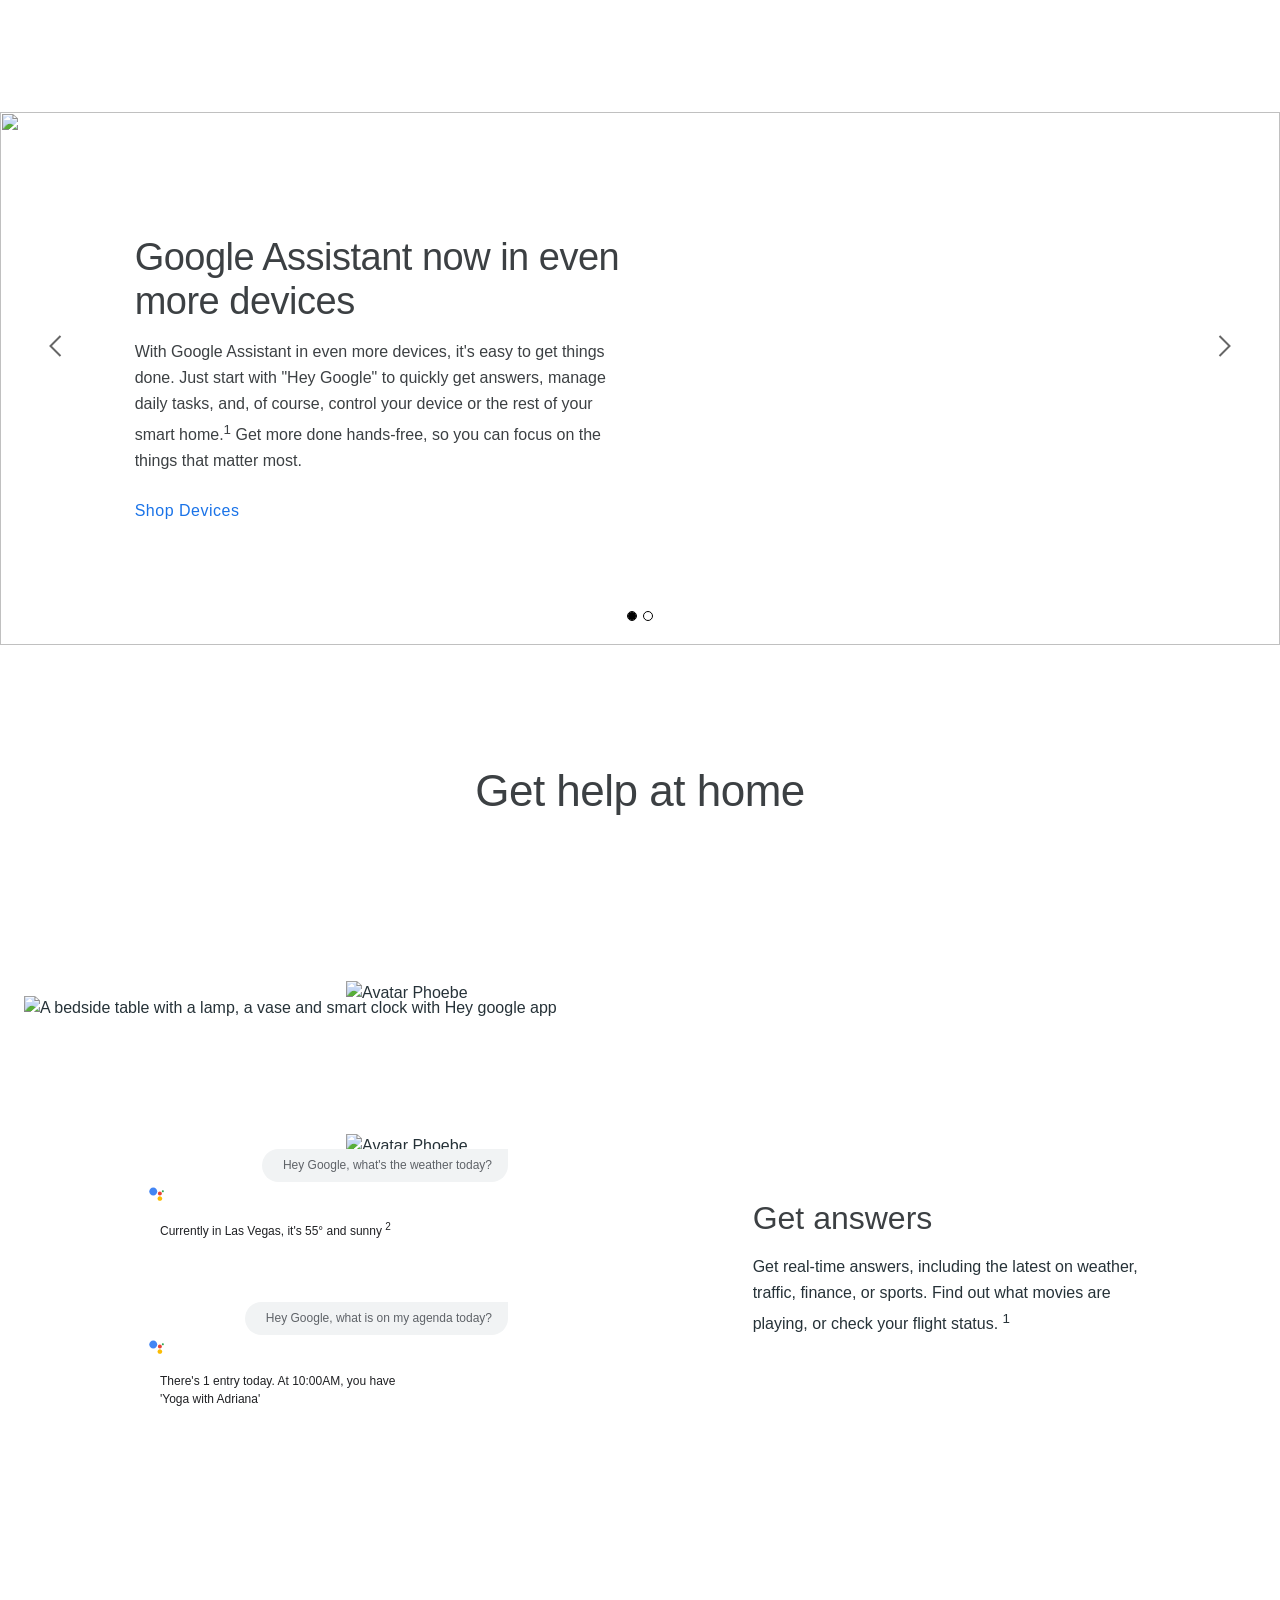
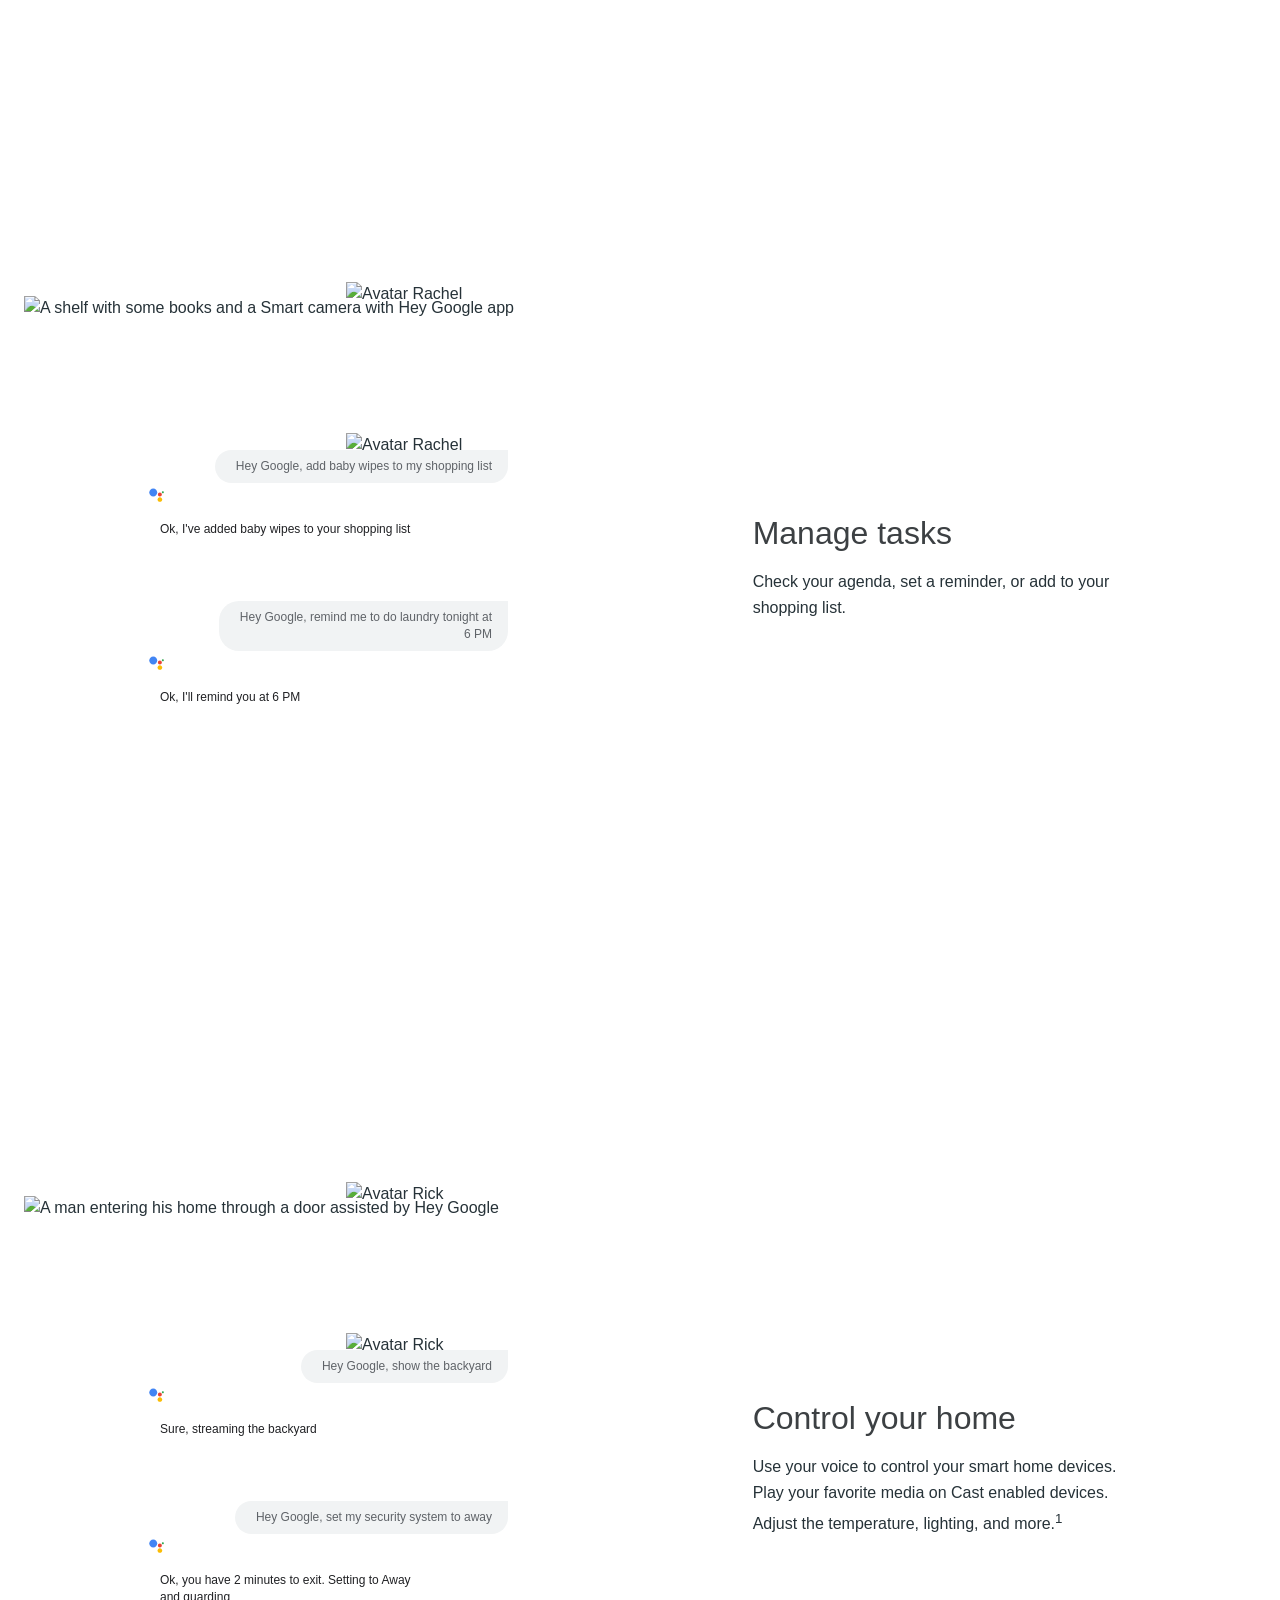
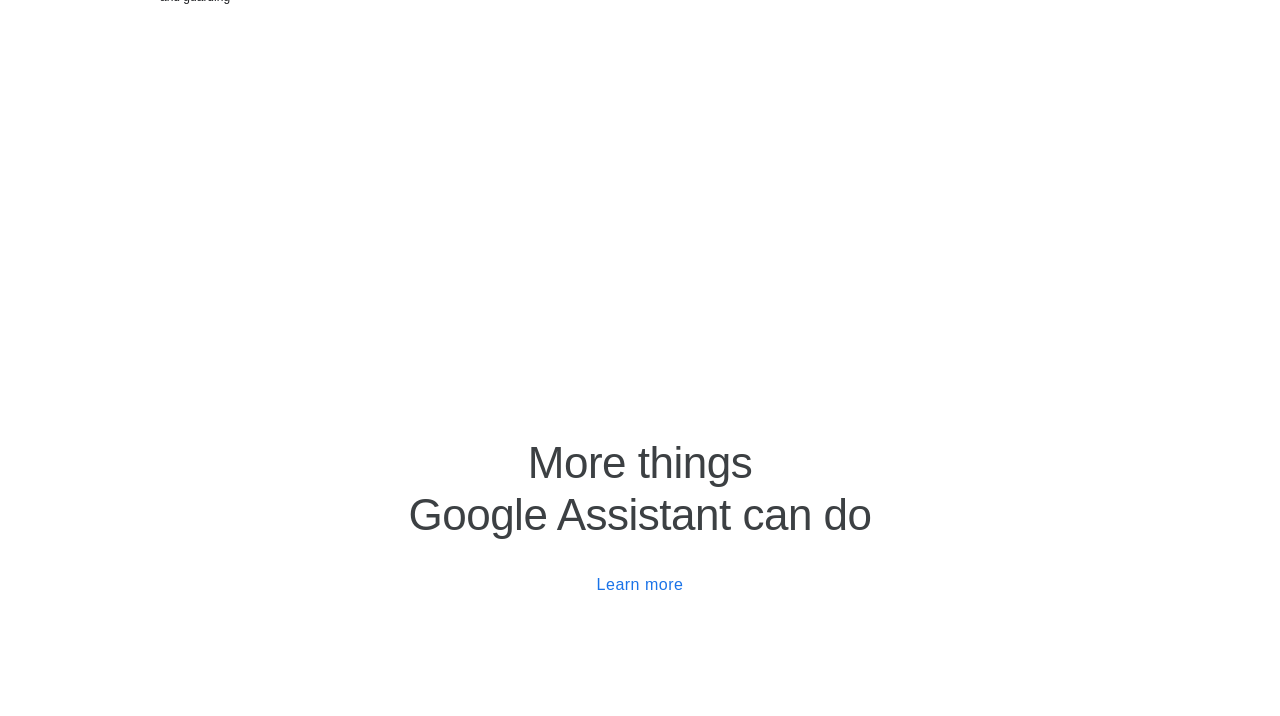
==== commit 5ea19dc9: "src" ====
--- a/index.html
+++ b/index.html
@@ -638,498 +638,11 @@
 h-c-header--product-marketing-one-tier
 subpage--active
 ">
-    <div class="cookie-banner" data-c-cookie-banner>
-      <div class="cookie-banner__container">
-        <p class="cookie-banner__msg">
-          Google serves cookies to analyze traffic to this site. Information about your use of our site is shared with
-          Google for that purpose.
-          <a class=" cookie-banner__link" href="https://policies.google.com/technologies/cookies" target="_blank"
-            rel="noopener noreferrer" data-analytics-event="cookie_banner" data-analytics-module_name="cookie-banner"
-            data-analytics-link_text="See details" data-analytics-link_type="external"
-            data-analytics-link_url="https://policies.google.com/technologies/cookies" data-g-event="cookie banner"
-            data-g-action="clicked" data-g-label="cta:cookie-banner-see-details">
-            <span>See details</span></a>
-        </p>
-        <a class=" cookie-banner__close" href data-analytics-event="cookie_banner"
-          data-analytics-module_name="cta:cookie-banner" data-analytics-link_text="close" data-g-event="cookie banner"
-          data-g-action="clicked" data-g-label="cta:cookie-banner-close">
-          <span>Close</span></a>
-      </div>
-    </div>
-    <div class="header__bar h-c-header__bar">
-      <div class="h-c-header__hamburger h-c-header__hamburger--first-tier">
-        <div class="h-c-header__hamburger-wrapper">
-          <button type="button" class="header__toggle h-js-header__drawer-toggle-link h-c-header__hamburger-link"
-            aria-controls="h-js-header__drawer" aria-expanded="false" aria-label="Open the navigation drawer">
-            <svg role="img" aria-label="Navigation" class="h-c-header__hamburger-img
-          h-c-header__hamburger-img--standard">
-              <use xlink:href="#material_burger" />
-            </svg>
-            <svg role="img" aria-label="Navigation" class="h-c-header__hamburger-img
-          h-c-header__hamburger-img--reversed">
-              <use xlink:href="#material_burger" />
-            </svg>
-          </button>
-        </div>
-      </div>
-
-      <div class="header__logo-container">
-        <div class="logo"><a href="https://assistant.google.com/" data-analytics-event="nav_click"
-            data-analytics-module_name="home logo" data-analytics-section_header="header:logo"
-            data-analytics-link_text="Hey Google" data-analytics-link_url="https://assistant.google.com/"
-            data-analytics-link_type="internal" data-g-event="header:nav" data-g-action="clicked" data-g-label="logo"
-            aria-label="Hey Google" class="logo__link">
-            <svg class="icon--svg logo__icon" aria-label="Hey Google" aria-hidden="true">
-              <use xlink:href="#hey_google_logo" />
-            </svg>
-
-          </a>
-        </div>
-
-        <a href="#jump-content" class="h-c-header__jump-to-content" data-glue-jump-link>
-          <span class="h-c-header__jump-to-content-text">Skip to content</span>
-        </a>
-      </div>
-      <nav class="header__nav h-c-header__nav">
-        <ul class="h-c-header__nav-list">
-          <li class="h-c-header__nav-li   " aria-level="1"><a href="https://assistant.google.com/"
-              data-analytics-event="nav_click" data-analytics-module_name="main nav"
-              data-analytics-section_header="header:nav" data-analytics-link_type="internal"
-              data-analytics-link_text="Overview" data-analytics-link_url="https://assistant.google.com/"
-              data-g-event="header:nav" data-g-action="clicked" data-g-label="overview"
-              class="h-c-header__nav-li-link header__link    ">
-              Overview
-            </a>
-          </li>
-          <li class="h-c-header__nav-li has-subnav  " aria-level="1"> <button href="#" data-g-event="header:nav"
-              data-g-action="clicked" data-g-label="get-google-assistant"
-              class="h-c-header__nav-li-link h-c-header__nav-li-button header__link  h-c-header__subnav-trigger h-is-active "
-              aria-expanded="false">
-              Get Google Assistant
-            </button>
-            <ul class="header__subnav h-c-header__nested-nav-list">
-              <li class="h-c-header__nested-nav-li" aria-level="2"><a
-                  href="https://assistant.google.com/platforms/phones/" data-analytics-event="nav_click"
-                  data-analytics-module_name="main nav" data-analytics-section_header="header:nav"
-                  data-analytics-link_text="Phones"
-                  data-analytics-link_url="https://assistant.google.com/platforms/phones/"
-                  data-analytics-link_type="internal" data-anchor data-g-event="header:nav" data-g-action="clicked"
-                  data-g-label="phones" class="h-c-header__nested-nav-li-link  ">
-                  Phones
-                </a>
-              </li>
-              <li class="h-c-header__nested-nav-li" aria-level="2"><a
-                  href="https://assistant.google.com/platforms/speakers/" data-analytics-event="nav_click"
-                  data-analytics-module_name="main nav" data-analytics-section_header="header:nav"
-                  data-analytics-link_text="Speakers"
-                  data-analytics-link_url="https://assistant.google.com/platforms/speakers/"
-                  data-analytics-link_type="internal" data-anchor data-g-event="header:nav" data-g-action="clicked"
-                  data-g-label="speakers" class="h-c-header__nested-nav-li-link  ">
-                  Speakers
-                </a>
-              </li>
-              <li class="h-c-header__nested-nav-li" aria-level="2"><a
-                  href="https://assistant.google.com/platforms/displays/" data-analytics-event="nav_click"
-                  data-analytics-module_name="main nav" data-analytics-section_header="header:nav"
-                  data-analytics-link_text="Smart Displays"
-                  data-analytics-link_url="https://assistant.google.com/platforms/displays/"
-                  data-analytics-link_type="internal" data-anchor data-g-event="header:nav" data-g-action="clicked"
-                  data-g-label="smart-displays" class="h-c-header__nested-nav-li-link  ">
-                  Smart Displays
-                </a>
-              </li>
-              <li class="h-c-header__nested-nav-li" aria-level="2"><a
-                  href="https://assistant.google.com/platforms/cars/" data-analytics-event="nav_click"
-                  data-analytics-module_name="main nav" data-analytics-section_header="header:nav"
-                  data-analytics-link_text="Cars" data-analytics-link_url="https://assistant.google.com/platforms/cars/"
-                  data-analytics-link_type="internal" data-anchor data-g-event="header:nav" data-g-action="clicked"
-                  data-g-label="cars" class="h-c-header__nested-nav-li-link  ">
-                  Cars
-                </a>
-              </li>
-              <li class="h-c-header__nested-nav-li" aria-level="2"><a href="https://assistant.google.com/platforms/tv/"
-                  data-analytics-event="nav_click" data-analytics-module_name="main nav"
-                  data-analytics-section_header="header:nav" data-analytics-link_text="TVs"
-                  data-analytics-link_url="https://assistant.google.com/platforms/tv/"
-                  data-analytics-link_type="internal" data-anchor data-g-event="header:nav" data-g-action="clicked"
-                  data-g-label="tvs" class="h-c-header__nested-nav-li-link  ">
-                  TVs
-                </a>
-              </li>
-              <li class="h-c-header__nested-nav-li" aria-level="2"><a
-                  href="https://assistant.google.com/platforms/tablets/" data-analytics-event="nav_click"
-                  data-analytics-module_name="main nav" data-analytics-section_header="header:nav"
-                  data-analytics-link_text="Tablets"
-                  data-analytics-link_url="https://assistant.google.com/platforms/tablets/"
-                  data-analytics-link_type="internal" data-anchor data-g-event="header:nav" data-g-action="clicked"
-                  data-g-label="tablets" class="h-c-header__nested-nav-li-link  ">
-                  Tablets
-                </a>
-              </li>
-              <li class="h-c-header__nested-nav-li" aria-level="2"><a
-                  href="https://assistant.google.com/platforms/wearables/" data-analytics-event="nav_click"
-                  data-analytics-module_name="main nav" data-analytics-section_header="header:nav"
-                  data-analytics-link_text="Wearables"
-                  data-analytics-link_url="https://assistant.google.com/platforms/wearables/"
-                  data-analytics-link_type="internal" data-anchor data-g-event="header:nav" data-g-action="clicked"
-                  data-g-label="wearables" class="h-c-header__nested-nav-li-link  ">
-                  Wearables
-                </a>
-              </li>
-              <li class="h-c-header__nested-nav-li" aria-level="2"><a
-                  href="https://assistant.google.com/platforms/devices/" data-analytics-event="nav_click"
-                  data-analytics-module_name="main nav" data-analytics-section_header="header:nav"
-                  data-analytics-link_text="More Devices"
-                  data-analytics-link_url="https://assistant.google.com/platforms/devices/"
-                  data-analytics-link_type="internal" data-anchor data-g-event="header:nav" data-g-action="clicked"
-                  data-g-label="more-devices" class="h-c-header__nested-nav-li-link h-is-active ">
-                  More Devices
-                </a>
-              </li>
-            </ul>
-          </li>
-          <li class="h-c-header__nav-li has-subnav  what-it-can-do-subnav" aria-level="1"> <button href="#"
-              data-g-event="header:nav" data-g-action="clicked" data-g-label="what-it-can-do-learn"
-              class="h-c-header__nav-li-link h-c-header__nav-li-button header__link  h-c-header__subnav-trigger  what-it-can-do-subnav"
-              aria-expanded="false">
-              What it can do
-            </button>
-            <ul class="header__subnav h-c-header__nested-nav-list">
-              <li class="h-c-header__nested-nav-li" aria-level="2"><a href="https://assistant.google.com/learn/"
-                  data-analytics-event="nav_click" data-analytics-module_name="main nav"
-                  data-analytics-section_header="header:nav" data-analytics-link_text="Get Started"
-                  data-analytics-link_url="https://assistant.google.com/learn/" data-analytics-link_type="internal"
-                  data-anchor data-g-event="header:nav" data-g-action="clicked" data-g-label="get-started-learn"
-                  class="h-c-header__nested-nav-li-link  ">
-                  Get Started
-                </a>
-              </li>
-            </ul>
-          </li>
-          <li class="h-c-header__nav-li has-subnav  " aria-level="1"> <button href="#" data-g-event="header:nav"
-              data-g-action="clicked" data-g-label="news-resources"
-              class="h-c-header__nav-li-link h-c-header__nav-li-button header__link  h-c-header__subnav-trigger  "
-              aria-expanded="false">
-              News and resources
-            </button>
-            <ul class="header__subnav h-c-header__nested-nav-list">
-              <li class="h-c-header__nested-nav-li" aria-level="2"><a href="https://assistant.google.com/resources/"
-                  data-analytics-event="nav_click" data-analytics-module_name="main nav"
-                  data-analytics-section_header="header:nav" data-analytics-link_text="News"
-                  data-analytics-link_url="https://assistant.google.com/resources/" data-analytics-link_type="internal"
-                  data-anchor="#top" data-g-event="header:nav" data-g-action="clicked" data-g-label="news"
-                  class="h-c-header__nested-nav-li-link  is-anchored">
-                  News
-                </a>
-              </li>
-              <li class="h-c-header__nested-nav-li" aria-level="2"><a href="/resources/#partners"
-                  data-analytics-event="nav_click" data-analytics-module_name="main nav"
-                  data-analytics-section_header="header:nav" data-analytics-link_text="Partners"
-                  data-analytics-link_url="/resources/#partners" data-analytics-link_type="internal"
-                  data-anchor="#partners" data-g-event="header:nav" data-g-action="clicked" data-g-label="partners"
-                  class="h-c-header__nested-nav-li-link  is-anchored">
-                  Partners
-                </a>
-              </li>
-              <li class="h-c-header__nested-nav-li" aria-level="2"><a href="https://developers.google.com/actions/"
-                  data-analytics-event="nav_click" data-analytics-module_name="main nav"
-                  data-analytics-section_header="header:nav" data-analytics-link_text="For Developers"
-                  data-analytics-link_url="https://developers.google.com/actions/" data-analytics-link_type="external"
-                  data-anchor target="_blank" rel="noopener" data-g-event="header:nav" data-g-action="clicked"
-                  data-g-label="for_developers" class="h-c-header__nested-nav-li-link  ">
-                  For Developers
-                </a>
-              </li>
-              <li class="h-c-header__nested-nav-li" aria-level="2"><a href="https://assistant.google.com/business/"
-                  data-analytics-event="nav_click" data-analytics-module_name="main nav"
-                  data-analytics-section_header="header:nav" data-analytics-link_text="For Businesses"
-                  data-analytics-link_url="https://assistant.google.com/business/" data-analytics-link_type="external"
-                  data-anchor target="_blank" rel="noopener" data-g-event="header:nav" data-g-action="clicked"
-                  data-g-label="for_businesses" class="h-c-header__nested-nav-li-link  ">
-                  For Businesses
-                </a>
-              </li>
-              <li class="h-c-header__nested-nav-li" aria-level="2"><a href="https://assistant.google.com/discover/"
-                  data-analytics-event="nav_click" data-analytics-module_name="main nav"
-                  data-analytics-section_header="header:nav" data-analytics-link_text="Discover"
-                  data-analytics-link_url="https://assistant.google.com/discover/" data-analytics-link_type="internal"
-                  data-anchor data-g-event="header:nav" data-g-action="clicked" data-g-label="discover"
-                  class="h-c-header__nested-nav-li-link  ">
-                  Discover
-                </a>
-              </li>
-            </ul>
-          </li>
-        </ul>
-      </nav>
-      <div class="h-c-header__cta">
-        <ul class="h-c-header__cta-list header__cta-list">
-          <li class="header__app-links h-c-header__nested-nav-li">
-            <a href="https://store.google.com/?utm_source=web_opa&utm_medium=google_oo&utm_campaign=GS107503"
-              data-analytics-event="nav_click" data-analytics-module_name="main nav"
-              data-analytics-section_header="header:nav" data-analytics-link_type="external"
-              data-analytics-link_text="Google Store"
-              data-analytics-link_url="https://store.google.com/?utm_source=web_opa&utm_medium=google_oo&utm_campaign=GS107503"
-              target="_blank" rel="noopener" class="h-c-header__nested-nav-li-link">
-              Google Store
-            </a>
-          </li>
-        </ul>
-      </div>
-
-      <div class="h-c-header__bar-underside"></div>
-    </div>
-
-    <div id="h-js-header__drawer" class="h-c-header__drawer" tabindex="0" role="navigation"
-      aria-label="Navigation drawer">
-      <div class="h-c-header__drawer-content">
-        <div class="h-c-header__drawer-bar">
-          <div class="logo"><a href="https://assistant.google.com/" data-analytics-event="nav_click"
-              data-analytics-module_name="home logo" data-analytics-section_header="header:logo"
-              data-analytics-link_text="Hey Google" data-analytics-link_url="https://assistant.google.com/"
-              data-analytics-link_type="internal" data-g-event="header:nav" data-g-action="clicked" data-g-label="logo"
-              aria-label="Hey Google" class="logo__link">
-              <svg class="icon--svg logo__icon" aria-label="Hey Google" aria-hidden="true">
-                <use xlink:href="#hey_google_logo" />
-              </svg>
-
-            </a>
-          </div>
-
-        </div>
-        <nav class="h-c-header__drawer-nav side-navbar main-nav">
-          <ul class="h-c-header__drawer-nav-list side-navbar-container nav-dropdown" role="menubar">
-            <li class="h-c-header__drawer-nav-li side-navbar-item " role="menuitem">
-              <a href="https://assistant.google.com/" data-analytics-event="nav_click"
-                data-analytics-module_name="mobile nav" data-analytics-section_header="header:nav"
-                data-analytics-link_type="internal" data-analytics-link_text="Overview"
-                data-analytics-link_url="https://assistant.google.com/" data-g-event="header:nav"
-                data-g-action="clicked" data-g-label="overview" class="
-                  nav-dropdown__link
-                  h-c-header__drawer-nav-li-link header__link
-                  
-                  "> Overview
-              </a>
-
-            </li>
-            <li class="h-c-header__drawer-nav-li side-navbar-item " data-c-nav-dropdown role="menuitem">
-              <a href data-analytics-event="nav_click" data-analytics-module_name="mobile nav"
-                data-analytics-section_header="header:nav" data-analytics-link_type="internal"
-                data-analytics-link_text="Get Google Assistant" data-analytics-link_url="#" data-g-event="header:nav"
-                data-g-action="clicked" data-g-label="get-google-assistant" class="
-                  nav-dropdown__link
-                  h-c-header__drawer-nav-li-link header__link
-                  h-c-header__subnav-trigger
-                  "> <svg class="icon--svg nav-dropdown__icon" aria-label="" aria-hidden="true">
-                  <use xlink:href="#arrow-up" />
-                </svg>
-
-                Get Google Assistant
-              </a>
-
-              <ul class="header__subnav h-c-header__nested-nav-list nav-dropdown__container nav-dropdown__list"
-                role="menu">
-                <li class="h-c-header__nested-nav-li" aria-level="2">
-                  <a href="https://assistant.google.com/platforms/phones/" role="menuitem" data-anchor
-                    data-analytics-event="nav_click" data-analytics-module_name="mobile nav"
-                    data-analytics-section_header="header:nav" data-analytics-link_text="Phones"
-                    data-analytics-link_url="https://assistant.google.com/platforms/phones/"
-                    data-analytics-link_type="internal" data-g-event="header:nav" data-g-action="clicked"
-                    data-g-label="phones" class="h-c-header__drawer-nested-nav-li-link   ">
-                    Phones
-                  </a>
-                </li>
-                <li class="h-c-header__nested-nav-li" aria-level="2">
-                  <a href="https://assistant.google.com/platforms/speakers/" role="menuitem" data-anchor
-                    data-analytics-event="nav_click" data-analytics-module_name="mobile nav"
-                    data-analytics-section_header="header:nav" data-analytics-link_text="Speakers"
-                    data-analytics-link_url="https://assistant.google.com/platforms/speakers/"
-                    data-analytics-link_type="internal" data-g-event="header:nav" data-g-action="clicked"
-                    data-g-label="speakers" class="h-c-header__drawer-nested-nav-li-link   ">
-                    Speakers
-                  </a>
-                </li>
-                <li class="h-c-header__nested-nav-li" aria-level="2">
-                  <a href="https://assistant.google.com/platforms/displays/" role="menuitem" data-anchor
-                    data-analytics-event="nav_click" data-analytics-module_name="mobile nav"
-                    data-analytics-section_header="header:nav" data-analytics-link_text="Smart Displays"
-                    data-analytics-link_url="https://assistant.google.com/platforms/displays/"
-                    data-analytics-link_type="internal" data-g-event="header:nav" data-g-action="clicked"
-                    data-g-label="smart-displays" class="h-c-header__drawer-nested-nav-li-link   ">
-                    Smart Displays
-                  </a>
-                </li>
-                <li class="h-c-header__nested-nav-li" aria-level="2">
-                  <a href="https://assistant.google.com/platforms/cars/" role="menuitem" data-anchor
-                    data-analytics-event="nav_click" data-analytics-module_name="mobile nav"
-                    data-analytics-section_header="header:nav" data-analytics-link_text="Cars"
-                    data-analytics-link_url="https://assistant.google.com/platforms/cars/"
-                    data-analytics-link_type="internal" data-g-event="header:nav" data-g-action="clicked"
-                    data-g-label="cars" class="h-c-header__drawer-nested-nav-li-link   ">
-                    Cars
-                  </a>
-                </li>
-                <li class="h-c-header__nested-nav-li" aria-level="2">
-                  <a href="https://assistant.google.com/platforms/tv/" role="menuitem" data-anchor
-                    data-analytics-event="nav_click" data-analytics-module_name="mobile nav"
-                    data-analytics-section_header="header:nav" data-analytics-link_text="TVs"
-                    data-analytics-link_url="https://assistant.google.com/platforms/tv/"
-                    data-analytics-link_type="internal" data-g-event="header:nav" data-g-action="clicked"
-                    data-g-label="tvs" class="h-c-header__drawer-nested-nav-li-link   ">
-                    TVs
-                  </a>
-                </li>
-                <li class="h-c-header__nested-nav-li" aria-level="2">
-                  <a href="https://assistant.google.com/platforms/tablets/" role="menuitem" data-anchor
-                    data-analytics-event="nav_click" data-analytics-module_name="mobile nav"
-                    data-analytics-section_header="header:nav" data-analytics-link_text="Tablets"
-                    data-analytics-link_url="https://assistant.google.com/platforms/tablets/"
-                    data-analytics-link_type="internal" data-g-event="header:nav" data-g-action="clicked"
-                    data-g-label="tablets" class="h-c-header__drawer-nested-nav-li-link   ">
-                    Tablets
-                  </a>
-                </li>
-                <li class="h-c-header__nested-nav-li" aria-level="2">
-                  <a href="https://assistant.google.com/platforms/wearables/" role="menuitem" data-anchor
-                    data-analytics-event="nav_click" data-analytics-module_name="mobile nav"
-                    data-analytics-section_header="header:nav" data-analytics-link_text="Wearables"
-                    data-analytics-link_url="https://assistant.google.com/platforms/wearables/"
-                    data-analytics-link_type="internal" data-g-event="header:nav" data-g-action="clicked"
-                    data-g-label="wearables" class="h-c-header__drawer-nested-nav-li-link   ">
-                    Wearables
-                  </a>
-                </li>
-                <li class="h-c-header__nested-nav-li" aria-level="2">
-                  <a href="https://assistant.google.com/platforms/devices/" role="menuitem" data-anchor
-                    data-analytics-event="nav_click" data-analytics-module_name="mobile nav"
-                    data-analytics-section_header="header:nav" data-analytics-link_text="More Devices"
-                    data-analytics-link_url="https://assistant.google.com/platforms/devices/"
-                    data-analytics-link_type="internal" data-g-event="header:nav" data-g-action="clicked"
-                    data-g-label="more-devices"
-                    class="h-c-header__drawer-nested-nav-li-link h-is-active link-is-active  ">
-                    More Devices
-                  </a>
-                </li>
-              </ul>
-            </li>
-            <li class="h-c-header__drawer-nav-li side-navbar-item what-it-can-do-subnav" data-c-nav-dropdown
-              role="menuitem">
-              <a href data-analytics-event="nav_click" data-analytics-module_name="mobile nav"
-                data-analytics-section_header="header:nav" data-analytics-link_type="internal"
-                data-analytics-link_text="What it can do" data-analytics-link_url="#" data-g-event="header:nav"
-                data-g-action="clicked" data-g-label="what-it-can-do-learn" class="
-                  nav-dropdown__link
-                  h-c-header__drawer-nav-li-link header__link
-                  h-c-header__subnav-trigger
-                  "> <svg class="icon--svg nav-dropdown__icon" aria-label="" aria-hidden="true">
-                  <use xlink:href="#arrow-up" />
-                </svg>
-
-                What it can do
-              </a>
-
-              <ul class="header__subnav h-c-header__nested-nav-list nav-dropdown__container nav-dropdown__list"
-                role="menu">
-                <li class="h-c-header__nested-nav-li" aria-level="2">
-                  <a href="https://assistant.google.com/learn/" role="menuitem" data-anchor
-                    data-analytics-event="nav_click" data-analytics-module_name="mobile nav"
-                    data-analytics-section_header="header:nav" data-analytics-link_text="Get Started"
-                    data-analytics-link_url="https://assistant.google.com/learn/" data-analytics-link_type="internal"
-                    data-g-event="header:nav" data-g-action="clicked" data-g-label="get-started-learn"
-                    class="h-c-header__drawer-nested-nav-li-link   what-it-can-do-subnav">
-                    Get Started
-                  </a>
-                </li>
-              </ul>
-            </li>
-            <li class="h-c-header__drawer-nav-li side-navbar-item " data-c-nav-dropdown role="menuitem">
-              <a href data-analytics-event="nav_click" data-analytics-module_name="mobile nav"
-                data-analytics-section_header="header:nav" data-analytics-link_type="internal"
-                data-analytics-link_text="News and resources" data-analytics-link_url="#" data-g-event="header:nav"
-                data-g-action="clicked" data-g-label="news-resources" class="
-                  nav-dropdown__link
-                  h-c-header__drawer-nav-li-link header__link
-                  h-c-header__subnav-trigger
-                  "> <svg class="icon--svg nav-dropdown__icon" aria-label="" aria-hidden="true">
-                  <use xlink:href="#arrow-up" />
-                </svg>
-
-                News and resources
-              </a>
-
-              <ul class="header__subnav h-c-header__nested-nav-list nav-dropdown__container nav-dropdown__list"
-                role="menu">
-                <li class="h-c-header__nested-nav-li" aria-level="2">
-                  <a href="https://assistant.google.com/resources/" role="menuitem" data-anchor="#top"
-                    data-analytics-event="nav_click" data-analytics-module_name="mobile nav"
-                    data-analytics-section_header="header:nav" data-analytics-link_text="News"
-                    data-analytics-link_url="https://assistant.google.com/resources/"
-                    data-analytics-link_type="internal" data-g-event="header:nav" data-g-action="clicked"
-                    data-g-label="news" class="h-c-header__drawer-nested-nav-li-link  is-anchored ">
-                    News
-                  </a>
-                </li>
-                <li class="h-c-header__nested-nav-li" aria-level="2">
-                  <a href="/resources/#partners" role="menuitem" data-anchor="#partners"
-                    data-analytics-event="nav_click" data-analytics-module_name="mobile nav"
-                    data-analytics-section_header="header:nav" data-analytics-link_text="Partners"
-                    data-analytics-link_url="/resources/#partners" data-analytics-link_type="internal"
-                    data-g-event="header:nav" data-g-action="clicked" data-g-label="partners"
-                    class="h-c-header__drawer-nested-nav-li-link  is-anchored ">
-                    Partners
-                  </a>
-                </li>
-                <li class="h-c-header__nested-nav-li" aria-level="2">
-                  <a href="https://developers.google.com/actions/" role="menuitem" data-anchor
-                    data-analytics-event="nav_click" data-analytics-module_name="mobile nav"
-                    data-analytics-section_header="header:nav" data-analytics-link_text="For Developers"
-                    data-analytics-link_url="https://developers.google.com/actions/" data-analytics-link_type="external"
-                    data-g-event="header:nav" data-g-action="clicked" data-g-label="for_developers" target="_blank"
-                    rel="noopener" class="h-c-header__drawer-nested-nav-li-link   ">
-                    For Developers
-                  </a>
-                </li>
-                <li class="h-c-header__nested-nav-li" aria-level="2">
-                  <a href="https://assistant.google.com/business/" role="menuitem" data-anchor
-                    data-analytics-event="nav_click" data-analytics-module_name="mobile nav"
-                    data-analytics-section_header="header:nav" data-analytics-link_text="For Businesses"
-                    data-analytics-link_url="https://assistant.google.com/business/" data-analytics-link_type="external"
-                    data-g-event="header:nav" data-g-action="clicked" data-g-label="for_businesses" target="_blank"
-                    rel="noopener" class="h-c-header__drawer-nested-nav-li-link   ">
-                    For Businesses
-                  </a>
-                </li>
-                <li class="h-c-header__nested-nav-li" aria-level="2">
-                  <a href="https://assistant.google.com/discover/" role="menuitem" data-anchor
-                    data-analytics-event="nav_click" data-analytics-module_name="mobile nav"
-                    data-analytics-section_header="header:nav" data-analytics-link_text="Discover"
-                    data-analytics-link_url="https://assistant.google.com/discover/" data-analytics-link_type="internal"
-                    data-g-event="header:nav" data-g-action="clicked" data-g-label="discover"
-                    class="h-c-header__drawer-nested-nav-li-link   ">
-                    Discover
-                  </a>
-                </li>
-              </ul>
-            </li>
-            <li class="h-c-header__drawer-nav-li side-navbar-item" role="menuitem">
-              <a href="https://store.google.com/?utm_source=web_opa&utm_medium=google_oo&utm_campaign=GS107503"
-                data-analytics-event="nav_click" data-analytics-module_name="mobile nav"
-                data-analytics-section_header="header:nav" data-analytics-link_type="external"
-                data-analytics-link_text="Google Store"
-                data-analytics-link_url="https://store.google.com/?utm_source=web_opa&utm_medium=google_oo&utm_campaign=GS107503"
-                class="nav-dropdown__link
-              h-c-header__drawer-nav-li-link header__link" target="_blank" rel="noopener">Google Store</a>
-            </li>
-          </ul>
-        </nav>
-      </div>
-    </div>
-
-    <div id="h-js-header__drawer-backdrop" class="h-c-header__drawer-backdrop"></div>
-
     
-    <script src="static/js/main-bundle.min.js" defer></script>
-    <script src="static/js/surfaces-bundle.min.js" defer></script>
+
+    
+    <script defer src="static/js/main-bundle.min.js" nonce></script>
+    <script defer src="static/js/surfaces-bundle.min.js" nonce></script>
 
   </header>
   <main id="jump-content">
@@ -1794,146 +1307,7 @@
     <div id="dialog1Title" class="modal-last" hidden></div>
   </div>
 
-  <footer class="footer h-c-footer h-c-footer--simple footer--has-disclaimer" id="footer-simple" data-c-tracking-section
-    data-tracking-name="bottom-of-page" data-c-tracking-title="Footer">
-    <section class="footer__container h-c-footer__global">
-
-      <div class="footer__disclaimers">
-        <p class="footer__disclaimers-item"> <sup>1</sup> Requires compatible device.
-        </p>
-        <p class="footer__disclaimers-item"> <sup>2</sup> Sequences shortened and simulated.
-        </p>
-        <p class="footer__disclaimers-item"> Google Nest Cam IQ indoor is a trademark of Google LLC.
-        </p>
-        <p class="footer__disclaimers-item"> Subscriptions may be required to access certain content.
-        </p>
-        <p class="footer__disclaimers-item"> Google Assistant is not available in certain languages and countries.
-        </p>
-      </div>
-      <div class="h-c-footer__logo"><a href="//www.google.com/intl/en-US" title="Google"
-          data-analytics-event="nav_click" data-analytics-module_name="footer"
-          data-analytics-section_header="footer:nav" data-analytics-link_type="external"
-          data-analytics-link_text="Google" data-analytics-link_url="//www.google.com/intl/en-US"
-          data-g-event="footer:nav" data-g-action="clicked" data-g-label="google">
-          <svg role="img" aria-hidden="true" aria-label="Google" class="h-c-footer__logo-img">
-            <use xlink:href="#google" />
-          </svg>
-        </a>
-      </div>
-      <ul class="h-c-footer__global-links h-no-bullet">
-        <li class="h-c-footer__global-links-list-item">
-          <a class="h-c-footer__link" data-analytics-event="nav_click" data-analytics-module_name="footer"
-            data-analytics-section_header="footer:nav" data-analytics-link_type="external"
-            data-analytics-link_text="Privacy"
-            data-analytics-link_url="https://www.google.com/intl/en-US/policies/privacy/" data-g-event="footer:nav"
-            data-g-action="clicked" data-g-label="privacy" href="https://www.google.com/intl/en-US/policies/privacy/">
-            Privacy
-          </a>
-        </li>
-        <li class="h-c-footer__global-links-list-item">
-          <a class="h-c-footer__link" data-analytics-event="nav_click" data-analytics-module_name="footer"
-            data-analytics-section_header="footer:nav" data-analytics-link_type="external"
-            data-analytics-link_text="Terms" data-analytics-link_url="https://www.google.com/intl/en-US/policies/terms/"
-            data-g-event="footer:nav" data-g-action="clicked" data-g-label="terms"
-            href="https://www.google.com/intl/en-US/policies/terms/">
-            Terms
-          </a>
-        </li>
-        <li class="h-c-footer__global-links-list-item">
-          <a class="h-c-footer__link" data-analytics-event="nav_click" data-analytics-module_name="footer"
-            data-analytics-section_header="footer:nav" data-analytics-link_type="external"
-            data-analytics-link_text="About Google" data-analytics-link_url="https://www.google.com/intl/en-US/about/"
-            data-g-event="footer:nav" data-g-action="clicked" data-g-label="about-google"
-            href="https://www.google.com/intl/en-US/about/">
-            About Google
-          </a>
-        </li>
-        <li class="h-c-footer__global-links-list-item">
-          <a class="h-c-footer__link" data-analytics-event="nav_click" data-analytics-module_name="footer"
-            data-analytics-section_header="footer:nav" data-analytics-link_type="external"
-            data-analytics-link_text="Google Products"
-            data-analytics-link_url="https://www.google.com/intl/en-US/about/products/" data-g-event="footer:nav"
-            data-g-action="clicked" data-g-label="google-products"
-            href="https://www.google.com/intl/en-US/about/products/">
-            Google Products
-          </a>
-        </li>
-        <li class="h-c-footer__global-links-list-item">
-          <a class="h-c-footer__link" data-analytics-event="nav_click" data-analytics-module_name="footer"
-            data-analytics-section_header="footer:nav" data-analytics-link_type="external"
-            data-analytics-link_text="Developers" data-analytics-link_url="https://developers.google.com/actions/"
-            data-g-event="footer:nav" data-g-action="clicked" data-g-label="google-products"
-            href="https://developers.google.com/actions/">
-            Developers
-          </a>
-        </li>
-        <li class="h-c-footer__global-links-list-item">
-          <a class="h-c-footer__link" data-analytics-event="nav_click" data-analytics-module_name="footer"
-            data-analytics-section_header="footer:nav" data-analytics-link_type="external"
-            data-analytics-link_text="Businesses" data-analytics-link_url="https://assistant.google.com/business/"
-            data-g-event="footer:nav" data-g-action="clicked" data-g-label="google-products"
-            href="https://assistant.google.com/business/">
-            Businesses
-          </a>
-        </li>
-        <li class="h-c-footer__global-links-list-item">
-          <a class="h-c-footer__link" data-analytics-event="nav_click" data-analytics-module_name="footer"
-            data-analytics-section_header="footer:nav" data-analytics-link_type="external"
-            data-analytics-link_text="Join user studies"
-            data-analytics-link_url="https://userresearch.google.com/?l=9&reserved=0&pType=andro&productTag=andr&campaignType=ghc&campaignDate=apr17&labelTag=0&referral_code=Wc85355"
-            data-g-event="footer:nav" data-g-action="clicked" data-g-label="google-products"
-            href="https://userresearch.google.com/?l=9&reserved=0&pType=andro&productTag=andr&campaignType=ghc&campaignDate=apr17&labelTag=0&referral_code=Wc85355">
-            Join user studies
-          </a>
-        </li>
-      </ul>
-
-      <ul class="h-c-footer__global-links h-c-footer__global-links--extra h-no-bullet">
-        <li class="h-c-footer__global-links h-c-footer__global-links-list-item"><a class="h-c-footer__link"
-            data-analytics-event="nav_click" data-analytics-module_name="footer"
-            data-analytics-section_header="footer:nav" data-analytics-link_type="external"
-            data-analytics-link_text="Help"
-            data-analytics-link_url="https://support.google.com/assistant/answer/7108196?hl=en"
-            data-g-event="footer:nav" data-g-action="clicked" data-g-label="help"
-            href="https://support.google.com/assistant/answer/7108196?hl=en">
-            <svg role="img" aria-hidden="true" class="h-c-icon h-c-icon--24px h-c-icon--footer" aria-label="Help">
-              <use xlink:href="#material_help" />
-            </svg>
-            Help
-          </a>
-        </li>
-        <li class="language-selector" data-c-language-selector>
-          <select id="lang-selector" name="lang-selector"
-            class="h-c-form__dropdown h-c-footer__lang-dropdown language-selector__select" aria-label="Pick a language">
-            <option value="/intl/de_de/platforms/devices/">
-              Deutsch (Deutschland)
-            </option>
-            <option value="/intl/en_uk/platforms/devices/">
-              English
-            </option>
-            <option value="/intl/en_au/platforms/devices/">
-              English (Australia)
-            </option>
-            <option value="/intl/en_ca/platforms/devices/">
-              English (Canada)
-            </option>
-            <option selected value="/platforms/devices/">
-              English (United States)
-            </option>
-            <option value="/intl/fr_ca/platforms/devices/">
-              français (Canada)
-            </option>
-            <option value="/intl/fr_fr/platforms/devices/">
-              français (France)
-            </option>
-            <option value="/intl/ja_jp/platforms/devices/">
-              日本語 (日本)
-            </option>
-          </select>
-        </li>
-      </ul>
-    </section>
-  </footer>
+  
 
   <svg class="svg-icons" xmlns="http://www.w3.org/2000/svg">
     <symbol id="arrow-up" viewBox="0 0 10 7">
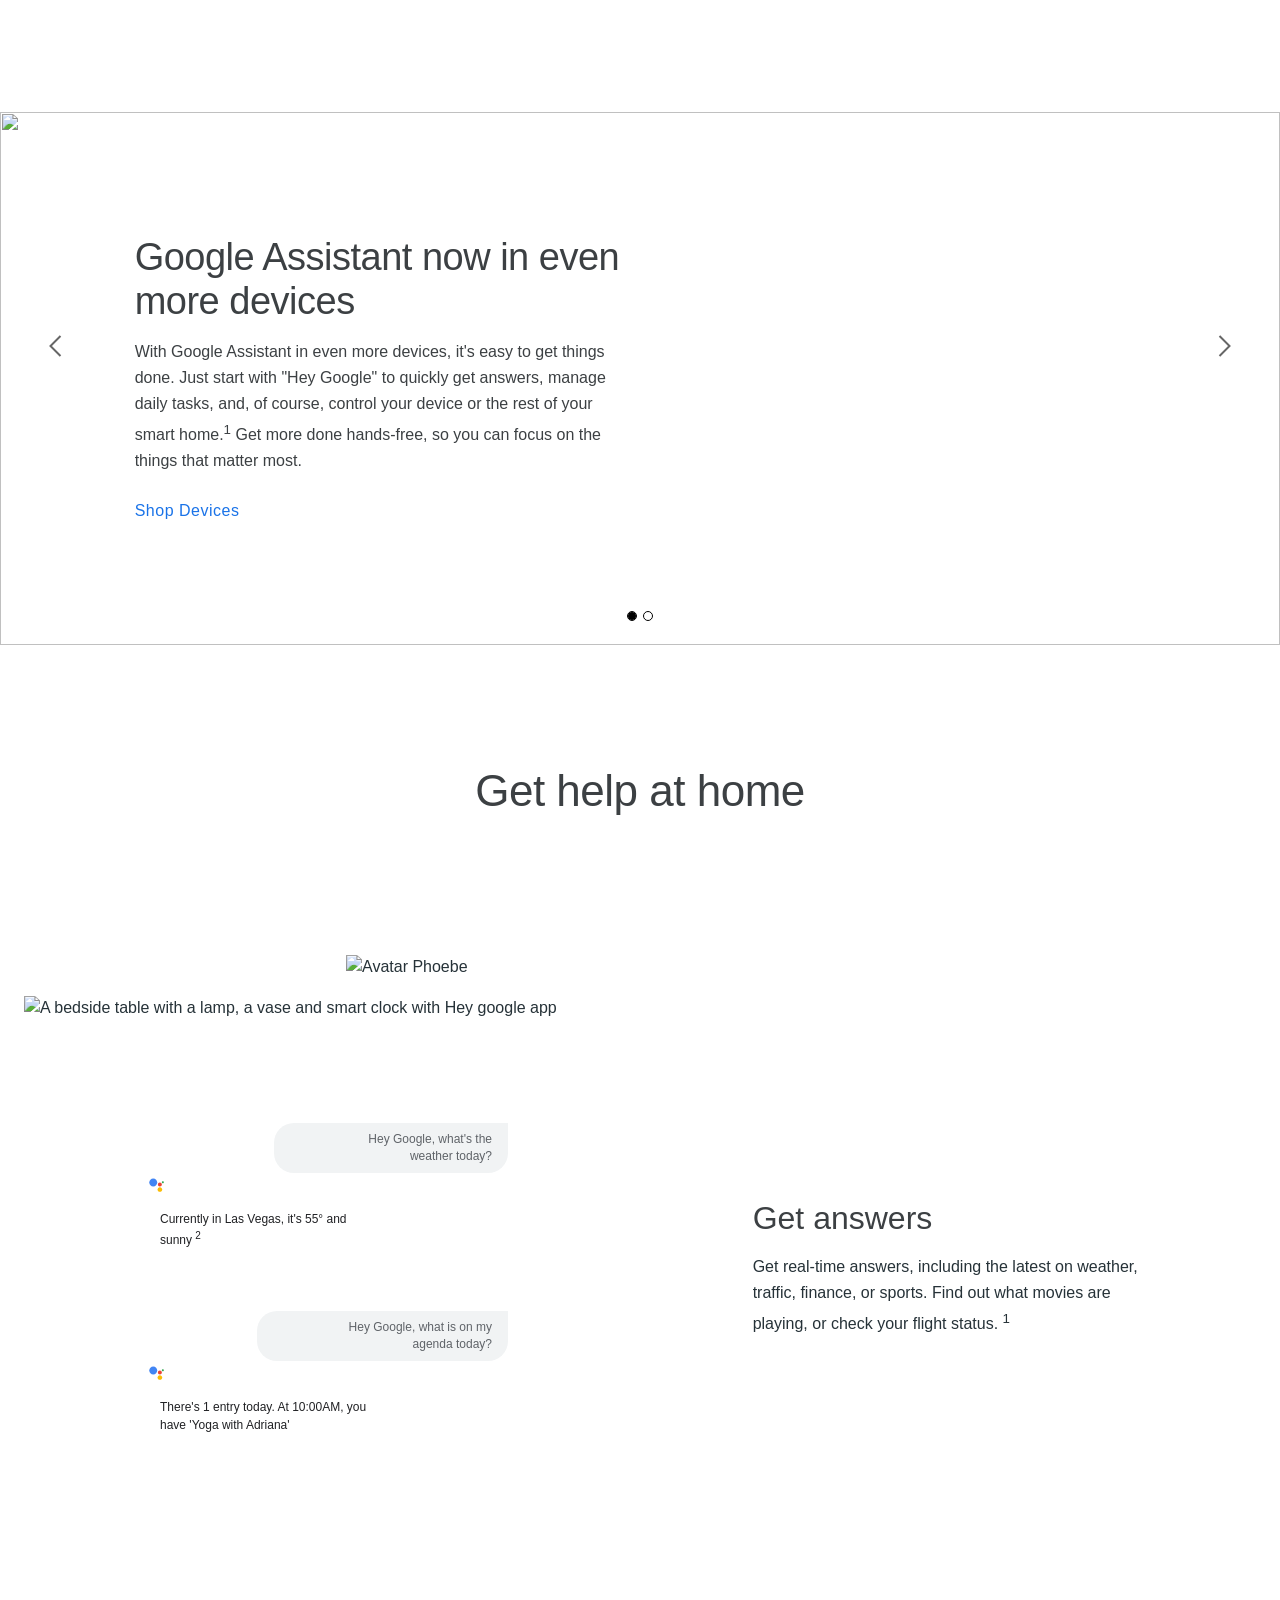
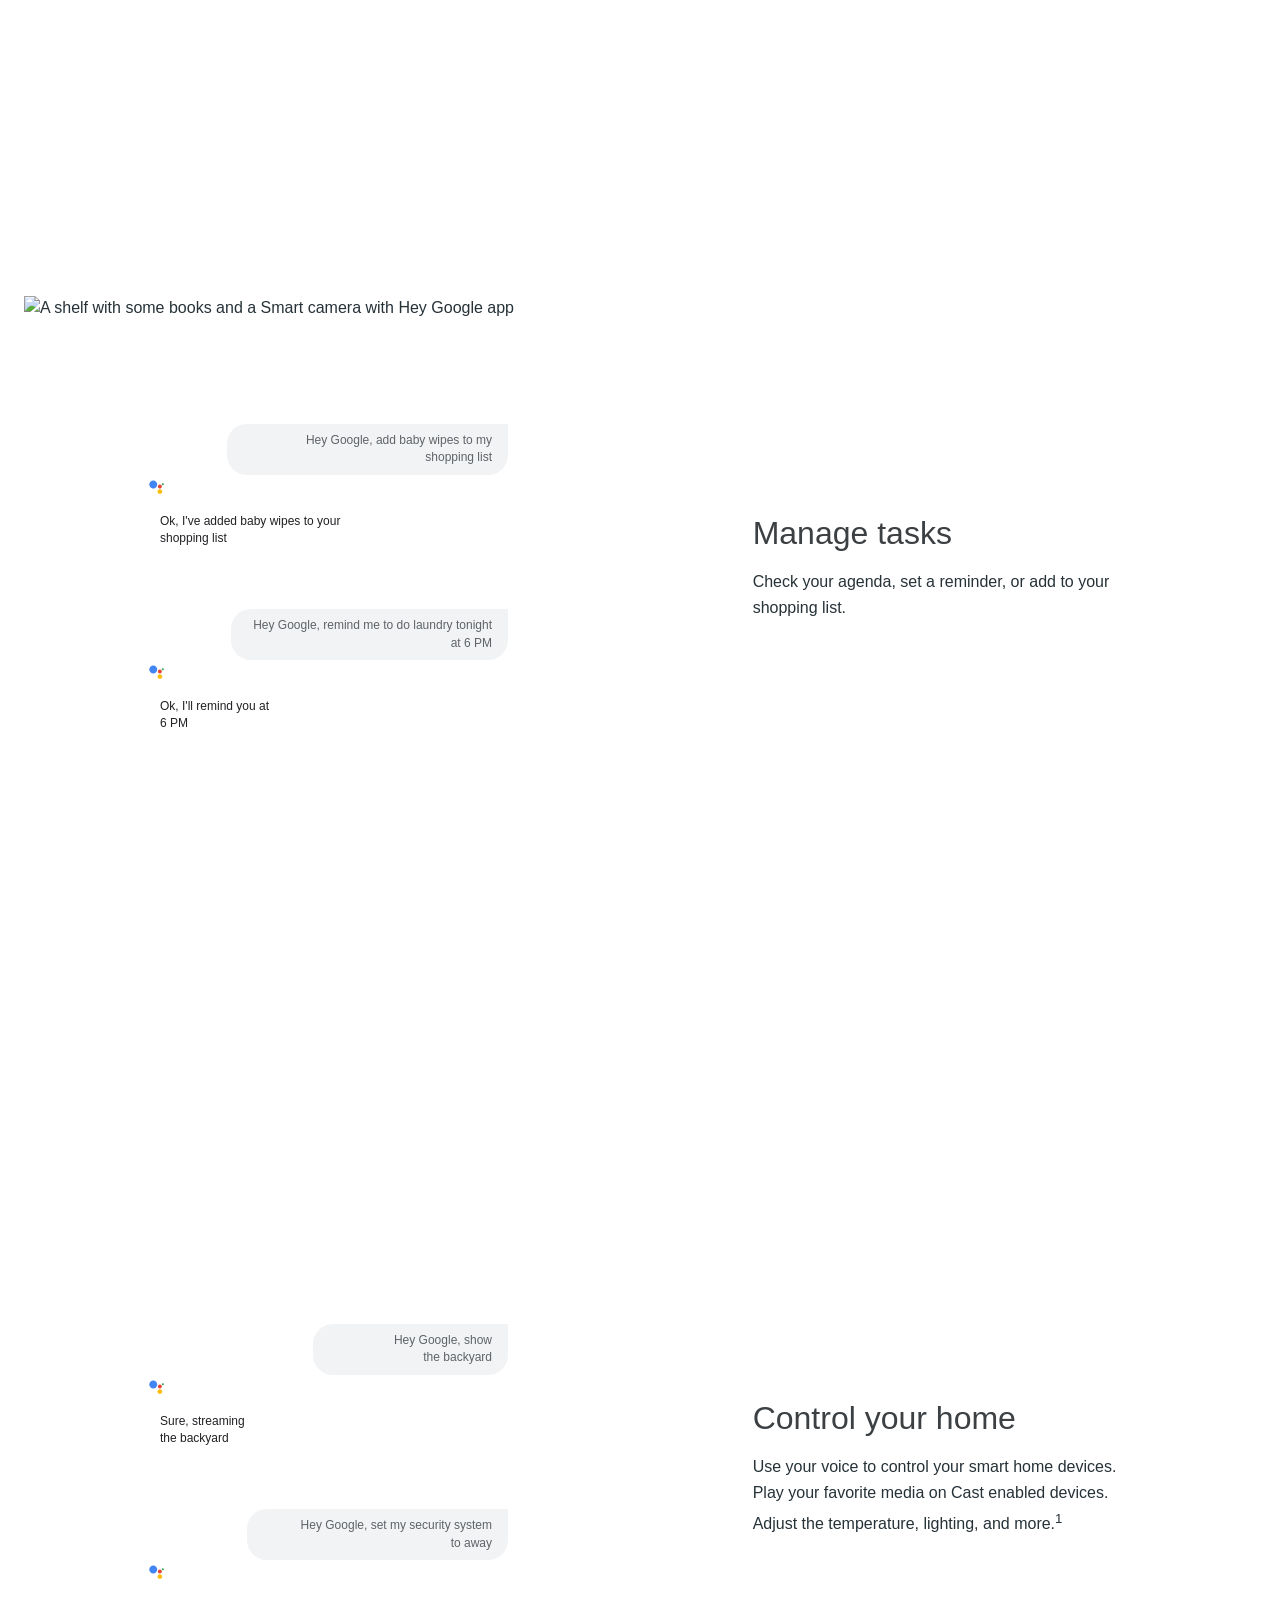
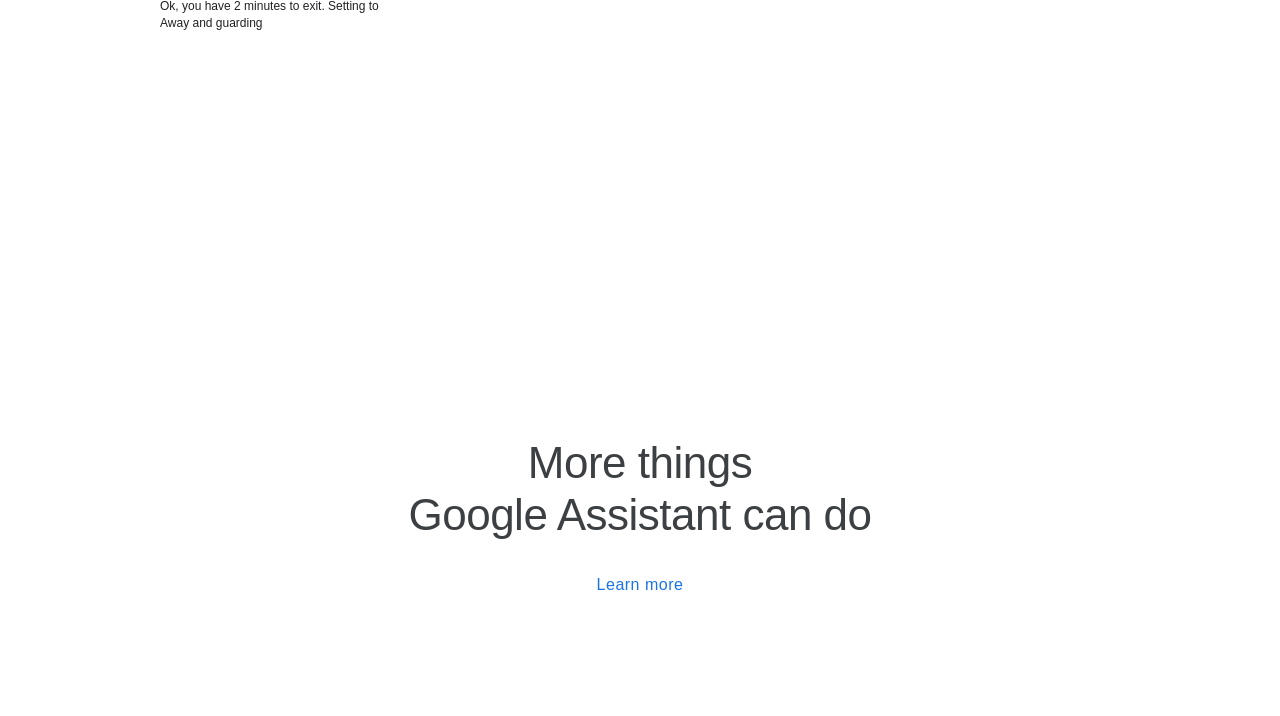
==== commit 64595358: "src" ====
--- a/index.html
+++ b/index.html
@@ -65,7 +65,6 @@
   <link rel="preconnect" href="https://lh3.googleusercontent.com">
   <link href="https://assistant.google.com/platforms/devices/" rel="canonical">
   <link rel="alternate" hreflang="en" href="https://assistant.google.com/platforms/devices/">
-  <link rel="preload" href="../../static/css/main-styles.min.css" as="style">
 
   <link rel="preload"
     href="https://lh3.googleusercontent.com/kfM5oVxIXK1luSp9kkCqIwLVitfn-fs0lD1xGB3fqrKy6PfTWI-act6uQbggd5efxvgmUM-F4i3TXLea7RsCMFR6zsWaetaBjvGHG-QoHK3BwM0oFwE=w1200-rw-e365"
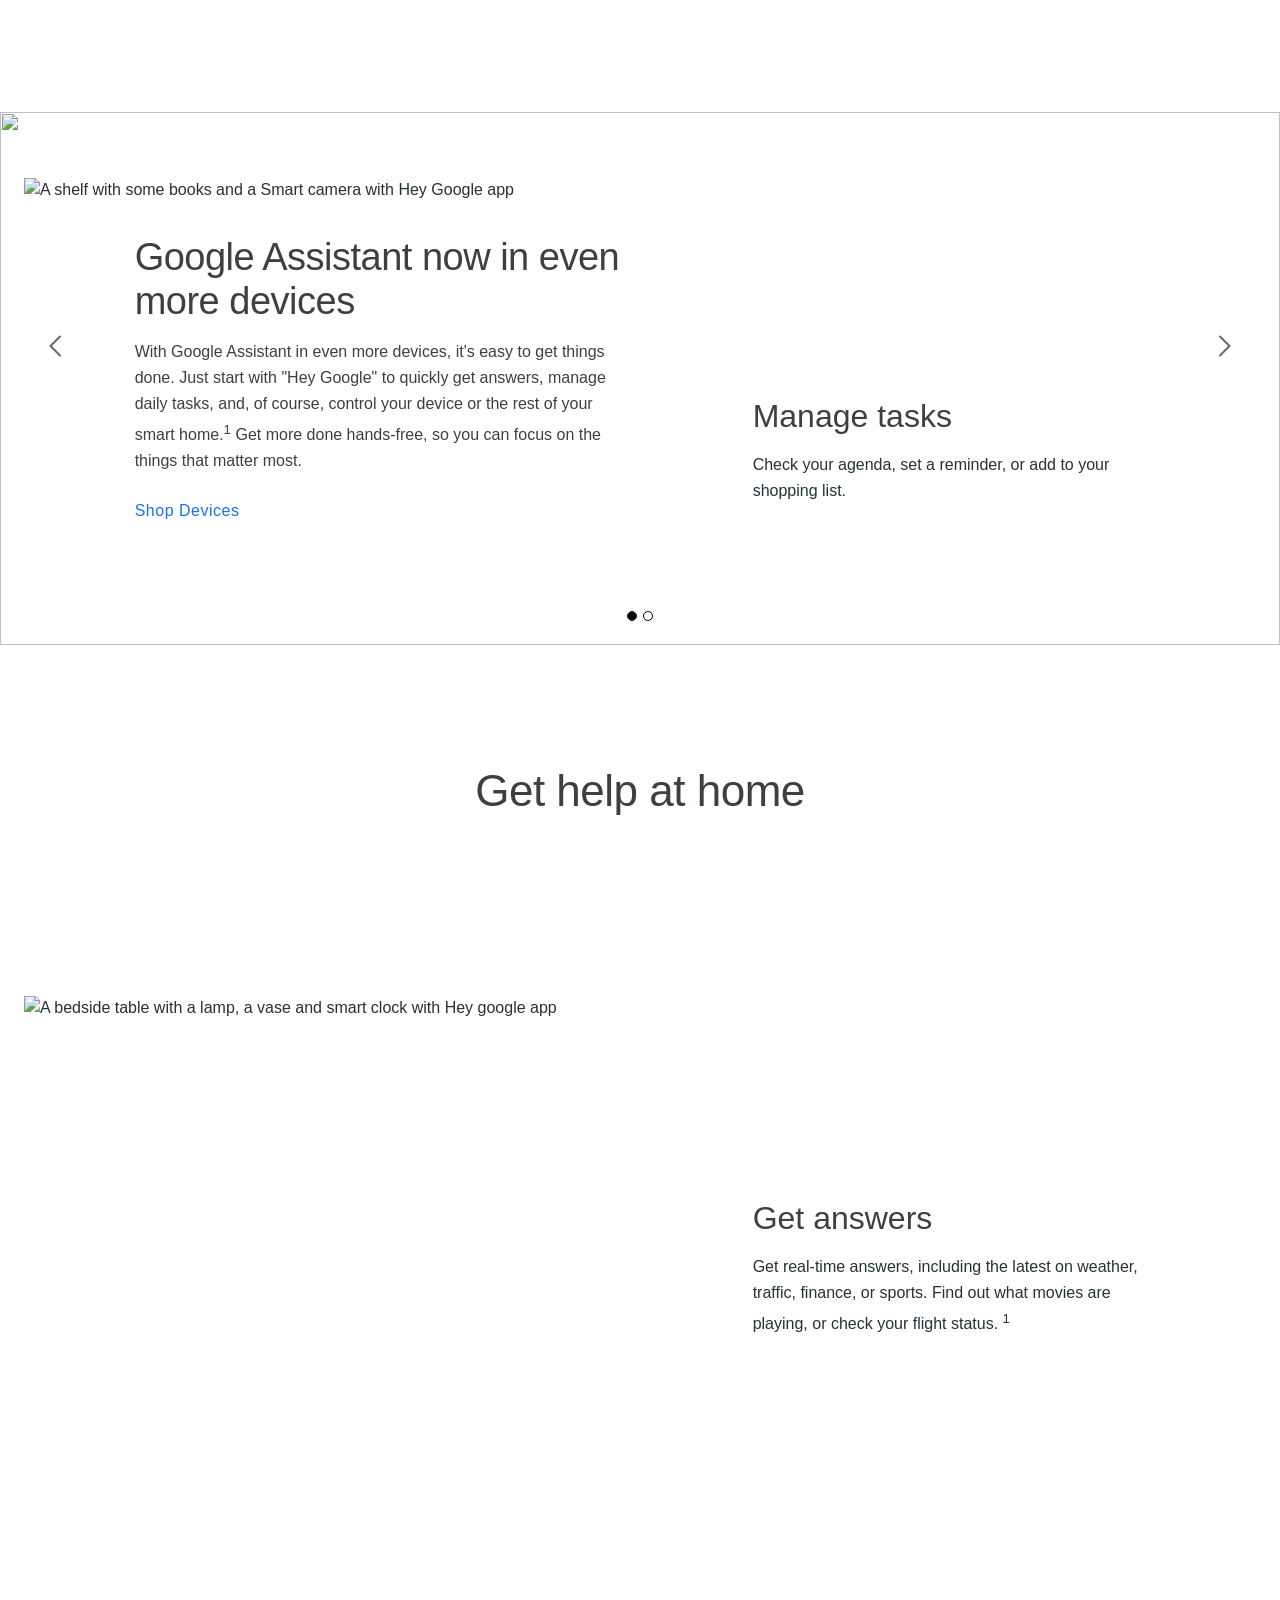
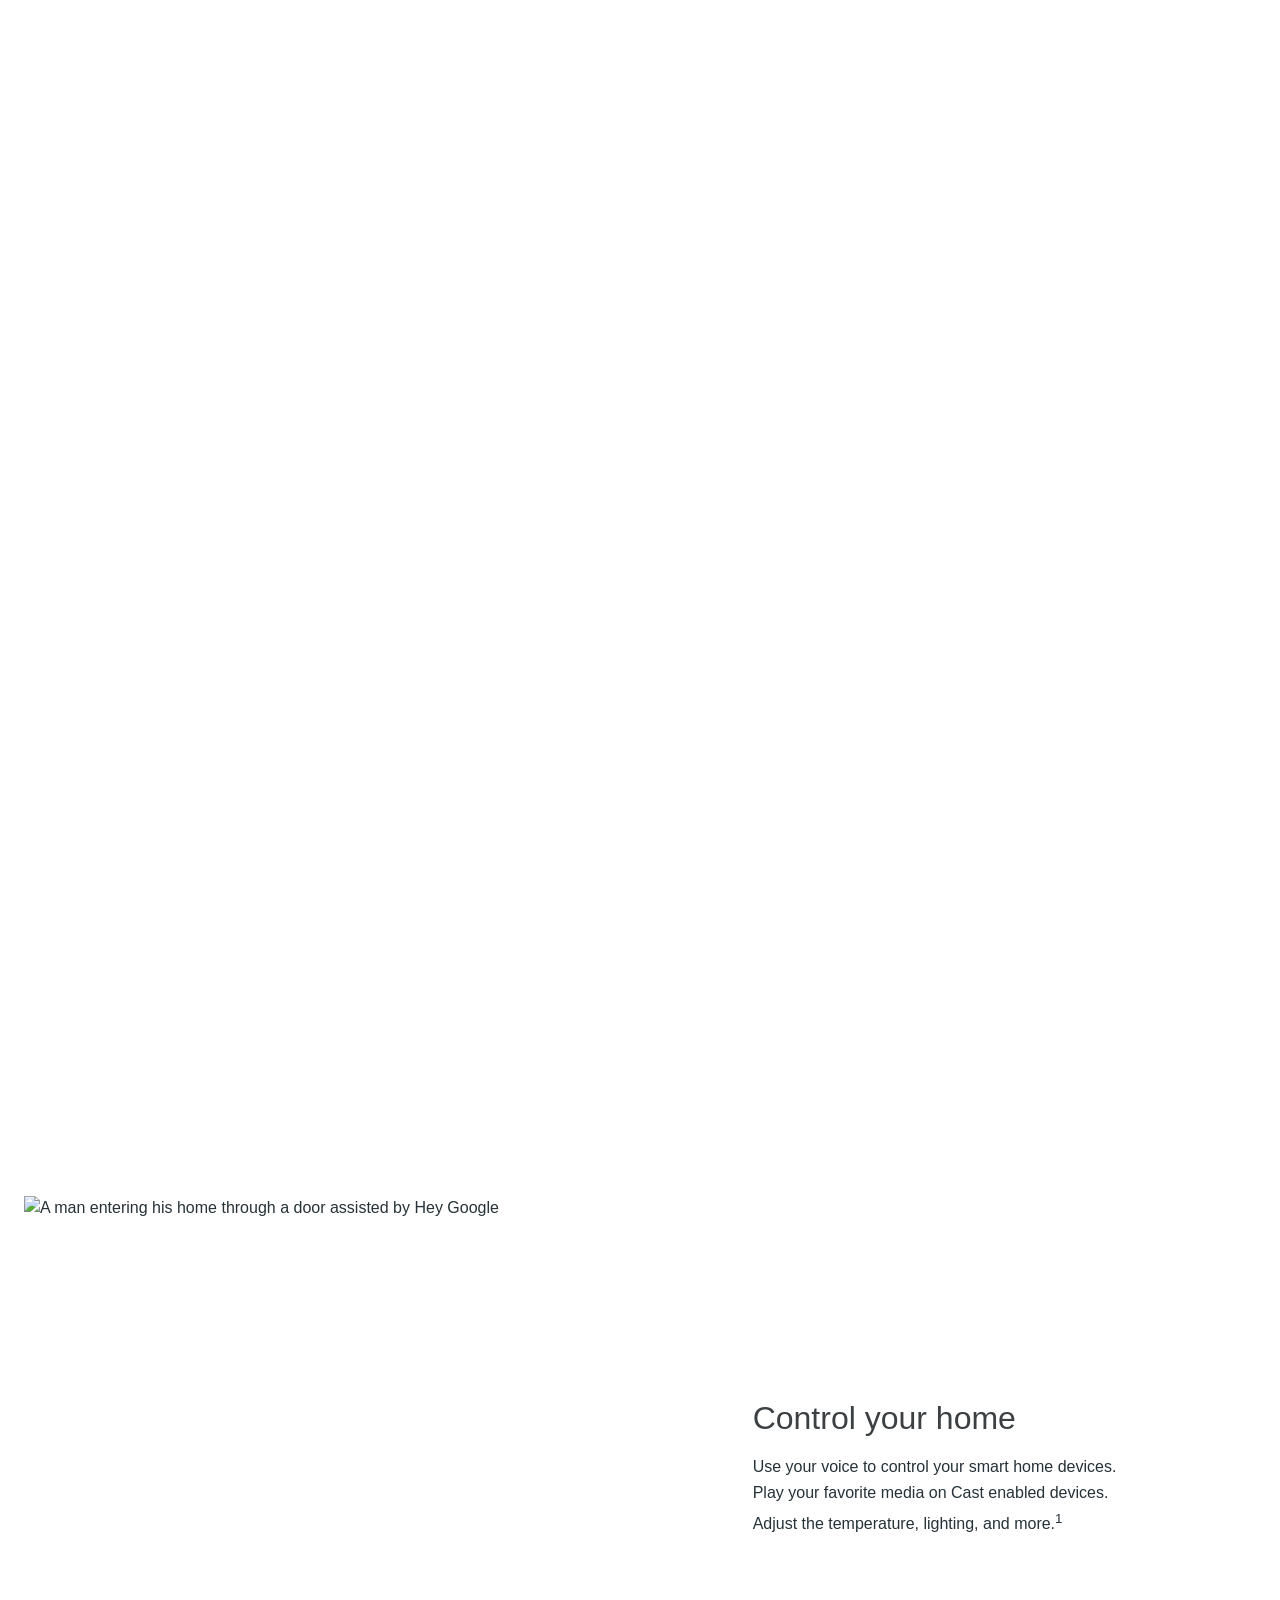
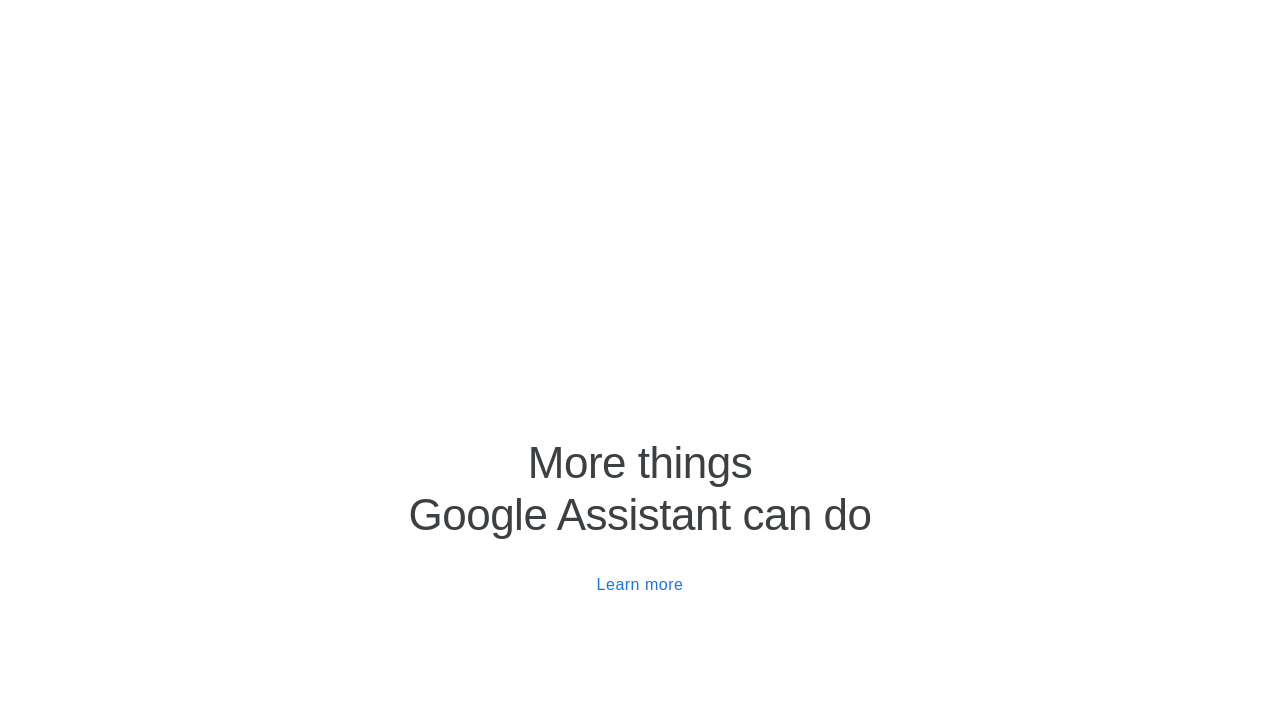
==== commit 8792ceea: "update" ====
--- a/index.html
+++ b/index.html
@@ -65,6 +65,7 @@
   <link rel="preconnect" href="https://lh3.googleusercontent.com">
   <link href="https://assistant.google.com/platforms/devices/" rel="canonical">
   <link rel="alternate" hreflang="en" href="https://assistant.google.com/platforms/devices/">
+  <link rel="preload" href="../../static/css/main-styles.min.css" as="style">
 
   <link rel="preload"
     href="https://lh3.googleusercontent.com/kfM5oVxIXK1luSp9kkCqIwLVitfn-fs0lD1xGB3fqrKy6PfTWI-act6uQbggd5efxvgmUM-F4i3TXLea7RsCMFR6zsWaetaBjvGHG-QoHK3BwM0oFwE=w1200-rw-e365"
@@ -640,8 +641,8 @@
     
 
     
-    <script defer src="static/js/main-bundle.min.js" nonce></script>
-    <script defer src="static/js/surfaces-bundle.min.js" nonce></script>
+    <script src="static/js/main-bundle.min.js" defer></script>
+    <script src="static/js/surfaces-bundle.min.js" defer></script>
 
   </header>
   <main id="jump-content">
--- a/static/css/main-styles.min.css
+++ b/static/css/main-styles.min.css
@@ -0,0 +1 @@
+/*! normalize.css v7.0.0 | MIT License | github.com/necolas/normalize.css */html{line-height:1.15;-ms-text-size-adjust:100%;-webkit-text-size-adjust:100%}article,footer,header,nav,section{display:block}h1{font-size:2em;margin:.67em 0}main{display:block}hr{-webkit-box-sizing:content-box;box-sizing:content-box;overflow:visible}a{background-color:transparent;-webkit-text-decoration-skip:objects}b{font-weight:inherit;font-weight:bolder}code{font-family:monospace,monospace;font-size:1em}small{font-size:80%}sub{font-size:75%;line-height:0;position:relative;vertical-align:baseline}sub{bottom:-.25em}video{display:inline-block}img{border-style:none}svg:not(:root){overflow:hidden}button,input,select,textarea{font-family:sans-serif;font-size:100%;line-height:1.15;margin:0}button,input{overflow:visible}button,select{text-transform:none}[type=reset],[type=submit],button,html [type=button]{-webkit-appearance:button}[type=button]::-moz-focus-inner,[type=reset]::-moz-focus-inner,[type=submit]::-moz-focus-inner,button::-moz-focus-inner{border-style:none;padding:0}[type=button]:-moz-focusring,[type=reset]:-moz-focusring,[type=submit]:-moz-focusring,button:-moz-focusring{outline:1px dotted ButtonText}progress{display:inline-block;vertical-align:baseline}textarea{overflow:auto}[type=checkbox]{-webkit-box-sizing:border-box;box-sizing:border-box;padding:0}[type=number]::-webkit-inner-spin-button,[type=number]::-webkit-outer-spin-button{height:auto}details,menu{display:block}[hidden],template{display:none}div,dl,form,h1,h2,h3,h4,h6,li,ol,p,ul{margin:0;padding:0}code,input,var{-webkit-hyphens:none;-ms-hyphens:none;hyphens:none}html{font-size:1.125rem}body{background:#fff;color:#202124;cursor:auto;font-family:Roboto,Arial,Helvetica,sans-serif;font-size:1em;font-style:normal;font-weight:300;line-height:1.444;margin:0;padding:0;overflow-wrap:break-word;word-wrap:break-word}body:after{content:"x-small";display:none}h1,h2,h3,h4,h6{font-size:1.125rem;font-weight:300}.body-copy,p{font-size:.875rem;letter-spacing:.01563rem;line-height:1.5rem}.body-copy+.body-copy,.body-copy+p,p+.body-copy,p+p{margin-top:12px}hr{border:solid #dadce0;border-width:1px 0 0;clear:both;height:0;margin-bottom:19px;margin-top:20px}i{font-style:italic}b{font-weight:700}code{background:#f5f5f5;color:#9e9e9e;font-family:Consolas,Monaco,Bitstream Vera Sans Mono,Courier New,Courier,monospace;font-weight:300;overflow-x:auto;padding:6px;white-space:pre;word-wrap:normal}a:visited{color:#7b1fa2}a:hover{cursor:pointer}a:focus,a:hover{color:#174ea6;text-decoration:none}a:focus{background:#f1f3f4;outline:4px solid rgba(32,33,36,.06)}a:active{outline:2px auto Highlight;outline:5px auto -webkit-focus-ring-color}a img{border:0}dl,ol,ul{list-style-position:outside;margin-bottom:20px}dl.h-no-bullet,li.h-no-bullet,ol.h-no-bullet,ul.h-no-bullet{list-style:none}ol.h-no-bullet,ul.h-no-bullet{margin-left:0}html[dir=rtl] ol.h-no-bullet,html[dir=rtl] ul.h-no-bullet{margin-right:0}ol,ul{margin-left:20px}html[dir=rtl] ol,html[dir=rtl] ul{margin-left:0;margin-right:20px}ol li ol,ol li ul,ul li ol,ul li ul{margin-bottom:0;margin-left:20px}html[dir=rtl] ol li ol,html[dir=rtl] ol li ul,html[dir=rtl] ul li ol,html[dir=rtl] ul li ul{margin-left:0;margin-right:20px}li{font-size:.875rem;letter-spacing:.01563rem;line-height:1.5rem}img{-ms-interpolation-mode:bicubic;display:inline-block;height:auto;max-width:100%;vertical-align:middle}textarea{height:auto;min-height:50px}select{width:100%}.h-u-box-shadow-1{-webkit-box-shadow:0 1px 1.5px 0 rgba(0,0,0,.12),0 1px 1px 0 rgba(0,0,0,.24);box-shadow:0 1px 1.5px 0 rgba(0,0,0,.12),0 1px 1px 0 rgba(0,0,0,.24)}.h-u-box-shadow-2{-webkit-box-shadow:0 2px 5px 0 rgba(0,0,0,.16),0 2px 5px 0 rgba(0,0,0,.23);box-shadow:0 2px 5px 0 rgba(0,0,0,.16),0 2px 5px 0 rgba(0,0,0,.23)}.h-u-box-shadow-3{-webkit-box-shadow:0 10px 10px 0 rgba(0,0,0,.19),0 6px 3px 0 rgba(0,0,0,.23);box-shadow:0 10px 10px 0 rgba(0,0,0,.19),0 6px 3px 0 rgba(0,0,0,.23)}.h-c-icon{display:inline-block;fill:currentColor}.h-c-icon--24px{width:24px;height:24px}.h-c-icon--footer{color:#202124;margin:0 5px 0 0;vertical-align:middle}[dir=rtl] .h-c-icon--footer{margin:0 0 0 5px}.section--bottom-padding{padding-bottom:56px}.section--top-padding{padding-top:56px}.display-1,.display-2,.eyebrow,.subhead,h1,h2,h3,h4,h6{color:#3c4043;font-family:Google Sans,Helvetica,Arial,sans-serif;font-weight:400}body{-moz-osx-font-smoothing:grayscale}h1{font-size:2rem;line-height:2.5rem}h2{font-size:1.5rem;line-height:2rem}h3{font-size:1.25rem;line-height:1.75rem}.grid{display:-ms-grid;display:grid;grid-column-gap:16px;-ms-grid-columns:1fr 16px 1fr 16px 1fr 16px 1fr;grid-template-columns:repeat(4,1fr)}.h-c-button{-moz-osx-font-smoothing:grayscale;-webkit-font-smoothing:antialiased;text-rendering:optimizeLegibility;border:none;border-radius:2px;display:inline-block;font-family:Google Sans,Roboto,Arial,Helvetica,sans-serif;font-size:.875rem;font-weight:500;height:46px;line-height:.9;letter-spacing:.04688rem;margin:8px 0;padding:15px 24px;-webkit-transition:color .15s linear,background-color .15s linear;transition:color .15s linear,background-color .15s linear;vertical-align:middle}.h-c-button:focus{outline:none;-webkit-transition:none;transition:none}.h-c-button.h-c-button--primary,.h-c-button.h-c-button--primary:visited{background-color:#1a73e8;color:#fff}.h-c-button.h-c-button--primary[disabled],.h-c-button.h-c-button--primary[disabled]:hover{background-color:#dadce0}.h-c-button.h-c-button--primary:focus,.h-c-button.h-c-button--primary:hover{background-color:#174ea6;color:#fff}.h-c-button.h-c-button--flat{background-color:transparent;border-radius:0;color:#1a73e8;height:auto;line-height:1.25rem;margin:0;padding:0}.h-c-button.h-c-button--flat:visited{background-color:transparent;color:#7b1fa2}.h-c-button.h-c-button--flat[disabled],.h-c-button.h-c-button--flat[disabled]:hover{color:#9aa0a6}.h-c-button.h-c-button--flat:hover{background-color:transparent;color:#174ea6}.h-c-button.h-c-button--flat:focus{background:#f1f3f4;color:#174ea6;outline:10px solid #f1f3f4}.h-c-button.h-c-button--flat-text,.h-c-button.h-c-button--flat-text-external{background-color:transparent;border-radius:0;color:#1a73e8;height:auto;line-height:1.25rem;margin:0;padding:0;display:inline;font-family:inherit;letter-spacing:inherit;vertical-align:baseline}.h-c-button.h-c-button--flat-text-external:visited,.h-c-button.h-c-button--flat-text:visited{background-color:transparent;color:#7b1fa2}.h-c-button.h-c-button--flat-text-external[disabled],.h-c-button.h-c-button--flat-text-external[disabled]:hover,.h-c-button.h-c-button--flat-text[disabled],.h-c-button.h-c-button--flat-text[disabled]:hover{color:#9aa0a6}.h-c-button.h-c-button--flat-text-external:hover,.h-c-button.h-c-button--flat-text:hover{background-color:transparent;color:#174ea6}.h-c-button.h-c-button--flat-text-external{background-image:url(../fonts/material-arrow-cross.svg);background-size:14px 14px;background-position:100%;background-repeat:no-repeat;padding-right:20px}[dir=rtl] .h-c-button--flat-text-external{background-image:url(../fonts/material-arrow-cross-inverted.svg);background-position:0;margin-left:5px;padding:0 0 0 15px}[dir=rtl] .h-c-button--flat-text-external:after,[dir=rtl] .h-c-button--flat-text-external:before{content:" "}p>a{border-bottom:1px solid #1a73e8}p>a:visited{border-bottom-color:#7b1fa2}p>a:focus,p>a:hover{border-bottom-color:#174ea6}.h-c-link{color:#1a73e8;border:none;display:inline-block;font-family:Google Sans,Roboto,Arial,Helvetica,sans-serif;font-size:.875rem;font-weight:500;letter-spacing:.04688rem;overflow:hidden;-moz-osx-font-smoothing:grayscale;-webkit-font-smoothing:antialiased;text-rendering:optimizeLegibility}.h-c-link .h-c-icon{fill:#1a73e8}.h-c-link:visited{color:#7b1fa2}.h-c-link:visited .h-c-icon{fill:#7b1fa2}.h-c-link:active,.h-c-link:focus,.h-c-link:hover{color:#174ea6}.h-c-link:active .h-c-icon,.h-c-link:focus .h-c-icon,.h-c-link:hover .h-c-icon{fill:#174ea6}.h-c-link:focus{outline-width:10px}.h-c-link .h-c-icon,.h-c-link:hover .h-c-icon{margin:0 0 0 6px}html[dir=rtl] .h-c-link .h-c-icon,html[dir=rtl] .h-c-link:hover .h-c-icon{margin:0 6px 0 0}.h-c-link:focus{background:#f1f3f4;outline:10px solid #f1f3f4}.h-c-link .h-c-icon--link{width:16px;height:16px;-webkit-transition:margin .1s linear;transition:margin .1s linear;vertical-align:text-top}.button{-webkit-box-align:center;-ms-flex-align:center;align-items:center;cursor:pointer;display:-webkit-inline-box;display:-ms-inline-flexbox;display:inline-flex}.button__icon{height:18px;width:18px;margin-left:8px;vertical-align:text-top}.button--body-link{border:none;text-decoration:none}.button--body-link:focus{outline-width:2px}.button__element{padding:14px 24px!important}.h-c-button:not([disabled]){cursor:pointer}.h-c-button.h-c-button--flat:focus{outline-width:2px}.h-c-link{overflow:inherit}*{-webkit-box-sizing:border-box;box-sizing:border-box}body,html{background-color:#fff;color:#263238;font-family:Roboto,Helvetica,Arial,sans-serif;font-size:1rem;-webkit-font-smoothing:antialiased;font-weight:400}body{font-size:.875rem}ul{margin:0;padding:0}li{list-style:none}a{text-decoration:none}a,a:visited{color:#1a73e8}a:active,a:hover{color:#174ea6}hr{border-top:1px solid #f1f3f4;margin:0}input,select,textarea{font-family:inherit}.icon--svg{fill:currentColor;outline:none}.svg-icons{display:none}.fixed{overflow:hidden}.is-mouse-navigation:focus{outline:0}.is-mouse-navigation::-moz-focus-inner{border:0}h4{font-size:1rem;line-height:1.625rem}.display-1{font-size:3.75rem;letter-spacing:-.04688rem;line-height:4.375rem}.display-2{font-size:2.375rem;letter-spacing:0;line-height:2.75rem}.eyebrow{font-size:.75rem;font-weight:500;letter-spacing:.07813rem;line-height:1.625rem;text-transform:uppercase}.subhead{font-size:1rem;line-height:1.625rem}.subhead--medium{font-weight:500}.heading{color:#202124}.section{position:relative}.section--dark{background-color:#f8f9fa}.section--has-bottom-separator{border-bottom:1px solid #f1f3f4}.section--has-top-separator{border-top:1px solid #f1f3f4}.container{margin-left:auto;margin-right:auto;padding:0 24px}.modal{display:none}.visually-hidden{border:0;clip:rect(0 0 0 0);height:1px;margin:-1px;overflow:hidden;padding:0;position:absolute;white-space:nowrap;width:1px}.device--shown{display:block}[data-c-scroll-aware=slide-up-reveal],img[data-c-lazy-image]{opacity:0}[data-c-scroll-aware=slide-up-reveal].scroll-aware-enter{-webkit-animation:slide-up-fadeIn .8s ease 0s 1 normal forwards;animation:slide-up-fadeIn .8s ease 0s 1 normal forwards}@-webkit-keyframes slide-up-fadeIn{to{opacity:1;-webkit-transform:translateY(0);transform:translateY(0)}}@keyframes slide-up-fadeIn{0%{opacity:0;-webkit-transform:translateY(50px);transform:translateY(50px)}to{opacity:1;-webkit-transform:translateY(0);transform:translateY(0)}}[data-c-scroll-aware=slide-left-reveal]{opacity:0}[data-c-scroll-aware=slide-left-reveal].scroll-aware-enter{-webkit-animation:slide-left-fadeIn .8s ease 0s 1 normal forwards;animation:slide-left-fadeIn .8s ease 0s 1 normal forwards}[data-c-scroll-aware=slide-left-reveal].scroll-aware-enter:nth-child(2){-webkit-animation-delay:.2s;animation-delay:.2s}[data-c-scroll-aware=slide-left-reveal].scroll-aware-enter:nth-child(3){-webkit-animation-delay:.4s;animation-delay:.4s}[data-c-scroll-aware=slide-left-reveal].scroll-aware-enter:nth-child(4){-webkit-animation-delay:.6s;animation-delay:.6s}@-webkit-keyframes slide-left-fadeIn{to{opacity:1;-webkit-transform:translateX(0);transform:translateX(0)}}@keyframes slide-left-fadeIn{0%{opacity:0;-webkit-transform:translateX(30px);transform:translateX(30px)}to{opacity:1;-webkit-transform:translateX(0);transform:translateX(0)}}.copy-block .body-copy,.copy-block__subhead{margin:inherit;max-width:288px}.copy-block .h-c-button{margin-top:16px}.copy-block--wide h1,.copy-block--wide h2{margin:inherit;padding-bottom:16px;width:100%}.copy-block--wide .subhead{margin:inherit;width:100%}.copy-block--larger{width:100%}.copy-block--larger h2{margin:inherit;padding-bottom:16px}.copy-block--centered{margin:0 auto;text-align:center}ln{display:inline-block}ln[block]{display:block}.card{background-color:#fff;display:-webkit-box;display:-ms-flexbox;display:flex;-webkit-box-orient:vertical;-webkit-box-direction:normal;-ms-flex-direction:column;flex-direction:column;-webkit-transition:-webkit-box-shadow .5s;transition:-webkit-box-shadow .5s;transition:box-shadow .5s;transition:box-shadow .5s,-webkit-box-shadow .5s}.card:hover{-webkit-box-shadow:3px 4px 6px rgba(0,0,0,.12);box-shadow:3px 4px 6px rgba(0,0,0,.12)}.card__image{display:block;margin-bottom:24px;overflow:hidden}.card__image img,.card__image picture{width:100%}.card__file{padding:24px}.card__file svg{color:#1a73e8;height:48px;width:48px}.card__heading{margin-bottom:8px}.card__content{display:-webkit-box;display:-ms-flexbox;display:flex;-webkit-box-orient:vertical;-webkit-box-direction:normal;-ms-flex-direction:column;flex-direction:column;max-width:inherit;padding:0 24px 24px}.card__content,.card__description{-webkit-box-flex:2;-ms-flex-positive:2;flex-grow:2}.card__footer{margin-top:40px}.h-c-footer{background:#f8f9fa;margin:0}.h-c-footer__link{color:#5f6368;display:inline-block;font-size:.875rem;font-weight:400;letter-spacing:.01563rem;line-height:1.375rem}.h-c-footer__link:visited{color:#5f6368}.h-c-footer__link:focus,.h-c-footer__link:hover{color:#202124}.h-c-footer__link:focus{background:#e8eaed;outline:10px solid #e8eaed}.h-c-footer__global{margin:0 auto;padding:40px 16px 20px}.h-c-footer__logo{height:28px;margin:0 0 30px;width:86px}.h-c-footer__logo a{display:inline-block;height:28px}.h-c-footer__logo a:focus{background:#e8eaed;outline:10px solid #e8eaed}.h-c-footer__logo-img{fill:#5f6368;height:28px;width:86px}.h-c-footer__global-links{margin:0 0 15px}.h-c-footer__global-links:after{content:"";display:table;clear:both}.h-c-footer__global-links-list-item{float:left;padding:0 30px 15px 0}[dir=rtl] .h-c-footer__global-links-list-item{float:right;padding-left:30px;padding-right:0}.h-c-footer__lang-dropdown{-moz-appearance:none;-webkit-appearance:none;appearance:none;background-color:#f8f9fa;background-image:url("[data-uri]");background-position:right 50%;background-repeat:no-repeat;border:none;border-radius:0;-webkit-box-sizing:border-box;box-sizing:border-box;color:#5f6368;display:inline-block;font-size:.875rem;font-weight:400;height:22px;margin:0;padding:0 24px 0 2px;text-overflow:ellipsis;width:100%;white-space:pre-wrap}[dir=rtl] .h-c-footer__lang-dropdown{background-position:left 50%;padding:0 2px 0 24px}.h-c-footer__lang-dropdown::-ms-expand{display:none}.h-c-footer__lang-dropdown:focus{background-color:#e8eaed;color:#202124;outline:10px solid #e8eaed}.footer{border-top:1px solid #f1f3f4}.footer--has-disclaimer .footer__container{padding-top:24px}.footer__disclaimers{margin-bottom:40px;width:100%}.footer__disclaimers-item{font-size:.75rem;line-height:1.125rem;margin:0 0 5px}.footer__disclaimers-item:last-child{margin-bottom:0}.footer__lite{border-top:1px solid #d7d7d7;gap:10px;-webkit-box-pack:center;-ms-flex-pack:center;justify-content:center;padding:20px 16px}.footer__lite,.footer__lite-description{-webkit-box-align:center;-ms-flex-align:center;align-items:center;display:-webkit-box;display:-ms-flexbox;display:flex}.footer__lite-description{color:#3c4043;font-family:Google Sans,Helvetica,Arial,sans-serif;font-size:.9375rem;letter-spacing:.03em;line-height:1.875rem}.footer__lite .button-footer{background:#fff;border:2.5px solid #dadce0;border-radius:8px;display:-webkit-box;display:-ms-flexbox;display:flex;height:48px;-webkit-box-pack:center;-ms-flex-pack:center;justify-content:center;width:160px}.footer__lite .h-c-footer__logo-img{width:130px}body.h-is-showing-drawer{overflow-y:hidden}.h-c-header{-webkit-transition:height .4s;transition:height .4s}.glue-app-ready .h-c-header.h-c-header--product-marketing-one-tier{height:56px}.h-c-header__bar{background:#fff;-webkit-box-shadow:0 2px 6px 0 rgba(0,0,0,.12),inset 0 -1px 0 0 #dadce0;box-shadow:0 2px 6px 0 rgba(0,0,0,.12),inset 0 -1px 0 0 #dadce0;left:0;right:0;top:0;-webkit-transform:translateZ(0);transform:translateZ(0);-webkit-transition:background .4s,-webkit-transform .4s;transition:background .4s,-webkit-transform .4s;transition:transform .4s,background .4s;transition:transform .4s,background .4s,-webkit-transform .4s;z-index:100}.h-c-header__bar:after{content:"";display:table;clear:both}.glue-app-ready .h-c-header__bar{position:fixed}.glue-app-ready .h-c-header--product-marketing-one-tier .h-c-header__bar{height:56px}.h-c-header__bar-underside{display:none}.h-c-header__hamburger{float:left;width:56px;display:none}.h-c-header__hamburger.h-c-header__hamburger--first-tier{height:100%}.glue-app-ready .h-c-header--product-marketing-one-tier .h-c-header__hamburger.h-c-header__hamburger--first-tier{display:table}.h-c-header__hamburger-wrapper{display:table-cell;height:100%;padding:6px;vertical-align:middle}.h-c-header__hamburger-link{-webkit-appearance:button;-webkit-user-select:none;-moz-user-select:none;-ms-user-select:none;background:none;border:0;border-radius:50%;color:inherit;display:block;font:inherit;height:100%;line-height:normal;margin:0;overflow:visible;padding:0;position:relative;width:100%}.h-c-header__hamburger-link:focus{background-color:#f1f3f4;outline:none}.h-c-header__hamburger-link:focus .h-c-header__hamburger-img--reversed{fill:#5f6368}.h-c-header__hamburger-img{margin:0 auto;height:24px;width:24px}.h-c-header__hamburger-img.h-c-header__hamburger-img--standard{display:block;fill:#5f6368}.h-c-header__hamburger-img.h-c-header__hamburger-img--reversed{display:none;fill:#fff}.h-c-header__jump-to-content{background:#f1f3f4;border-radius:2px;clip:rect(1px,1px,1px,1px);display:none;font-family:Google Sans,Roboto,Arial,Helvetica,sans-serif;font-size:.875rem;height:1px;left:100%;letter-spacing:.01563rem;margin-left:48px;overflow:hidden;padding:10px;position:absolute;top:9px;width:1px;white-space:nowrap;z-index:103}.h-c-header__jump-to-content:focus{clip:auto;color:#174ea6;height:auto;outline:none;overflow:visible;width:auto}.h-c-header__jump-to-content-text{display:table-cell}.h-c-header__nav{display:block;clear:both}.glue-app-ready .h-c-header__nav{display:none}.h-c-header__nav-list{list-style:none;margin-bottom:0;margin-left:0}.h-c-header__nav-li{display:table;width:100%}.h-c-header__nav-li-link{color:#5f6368;display:table-cell;font-family:Google Sans,Roboto,Arial,Helvetica,sans-serif;font-size:.875rem;font-weight:400;height:48px;letter-spacing:.01563rem;padding-left:16px;padding-right:16px;vertical-align:middle;width:100%}.h-c-header__nav-li-link:visited{color:#5f6368}.h-c-header__nav-li-link.h-is-active,.h-c-header__nav-li-link.h-is-highlighted,.h-c-header__nav-li-link:active,.h-c-header__nav-li-link:hover{color:#000}.h-c-header__nav-li-link.h-is-active{background:#f1f3f4}.h-c-header__nested-nav-list{display:table-row;list-style:none;margin-bottom:0;margin-left:0}.h-c-header__nested-nav-li{display:table;width:100%}.h-c-header__nested-nav-li-link{color:#5f6368;display:table-cell;font-family:Google Sans,Roboto,Arial,Helvetica,sans-serif;font-size:.875rem;font-weight:400;height:48px;letter-spacing:.01563rem;padding-right:32px;padding-left:32px;vertical-align:middle;width:100%}.h-c-header__nested-nav-li-link:visited{color:#5f6368}.h-c-header__nested-nav-li-link.h-is-active,.h-c-header__nested-nav-li-link:active,.h-c-header__nested-nav-li-link:hover{color:#000}.h-c-header__nested-nav-li-link.h-is-active{background:#f1f3f4}.h-c-header__cta{display:none}.h-c-header__drawer{background:#fff;border:0 solid red;bottom:0;left:0;max-width:280px;position:fixed;right:56px;top:0;-webkit-transform:translate3d(-100%,0,0);transform:translate3d(-100%,0,0);-webkit-transition:-webkit-transform .35s cubic-bezier(.24,1,.32,1);transition:-webkit-transform .35s cubic-bezier(.24,1,.32,1);transition:transform .35s cubic-bezier(.24,1,.32,1);transition:transform .35s cubic-bezier(.24,1,.32,1),-webkit-transform .35s cubic-bezier(.24,1,.32,1);visibility:hidden;z-index:102}.h-c-header__drawer.h-is-visible{visibility:visible}.h-is-showing-drawer .h-c-header__drawer{-webkit-box-shadow:0 2px 6px 0 rgba(0,0,0,.12);box-shadow:0 2px 6px 0 rgba(0,0,0,.12);-webkit-transform:translateZ(0);transform:translateZ(0)}.h-c-header__drawer:focus{outline:none}.h-c-header__drawer-content{bottom:136px;left:0;overflow-y:auto;position:absolute;right:0;top:0}.h-c-header__drawer-backdrop{background:rgba(0,0,0,.4);bottom:0;left:0;opacity:0;position:fixed;right:0;top:0;-webkit-transition:opacity .2s cubic-bezier(.4,0,.2,1);transition:opacity .2s cubic-bezier(.4,0,.2,1);visibility:hidden;z-index:101}.h-is-showing-drawer .h-c-header__drawer-backdrop{opacity:1;visibility:visible}.h-c-header__drawer-bar{-webkit-box-shadow:inset 0 -1px 0 0 #dadce0;box-shadow:inset 0 -1px 0 0 #dadce0;position:relative}.h-c-header__drawer-bar:after{content:"";display:table;clear:both}.h-c-header--product-marketing-one-tier .h-c-header__drawer-bar{height:56px}.h-c-header__drawer-nav{padding-bottom:20px;padding-top:20px}.h-c-header__drawer-nav-list{list-style:none;margin-bottom:0;margin-left:0}.h-c-header__drawer-nav-li{display:table;width:100%}.h-c-header__drawer-nav-li-link{color:#5f6368;display:table-cell;font-family:Google Sans,Roboto,Arial,Helvetica,sans-serif;font-size:.875rem;font-weight:400;height:48px;letter-spacing:.01563rem;padding-left:16px;padding-right:16px;vertical-align:middle;width:100%}.h-c-header__drawer-nav-li-link:focus,.h-c-header__drawer-nav-li-link:visited{color:#5f6368}.h-c-header__drawer-nav-li-link.h-is-active,.h-c-header__drawer-nav-li-link.h-is-highlighted,.h-c-header__drawer-nav-li-link:active,.h-c-header__drawer-nav-li-link:hover{color:#000}.h-c-header__drawer-nav-li-link.h-is-active{background:#f1f3f4}.h-c-header__drawer-nav-li-link:focus{background:#f1f3f4;outline:none}.h-c-header__drawer-nested-nav-li-link{color:#5f6368;display:table-cell;font-family:Google Sans,Roboto,Arial,Helvetica,sans-serif;font-size:.875rem;font-weight:400;height:48px;letter-spacing:.01563rem;padding-right:32px;padding-left:32px;vertical-align:middle;width:100%}.h-c-header__drawer-nested-nav-li-link:focus,.h-c-header__drawer-nested-nav-li-link:visited{color:#5f6368}.h-c-header__drawer-nested-nav-li-link.h-is-active,.h-c-header__drawer-nested-nav-li-link:active,.h-c-header__drawer-nested-nav-li-link:hover{color:#000}.h-c-header__drawer-nested-nav-li-link.h-is-active{background:#f1f3f4}.h-c-header__drawer-nested-nav-li-link:focus{background:#f1f3f4;outline:none}[dir=rtl] .logo{margin-right:4px}.logo{cursor:pointer;display:-webkit-box;display:-ms-flexbox;display:flex;-webkit-box-orient:vertical;-webkit-box-direction:normal;-ms-flex-direction:column;flex-direction:column;float:left;height:100%;-webkit-box-pack:center;-ms-flex-pack:center;justify-content:center;margin-left:4px}.logo__icon{display:table;float:left;height:34px;max-width:146px}.logo__link,.logo__link:hover,.logo__link:visited{color:#000}.header.subnav--open .h-c-header__bar-underside,.header.subpage--active .h-c-header__bar-underside{display:block}.header .h-c-header__nested-nav-list{display:none}.header .h-c-header__nested-nav-li{padding:0}.header .h-c-header__nested-nav-li:hover{background-color:#f1f3f4;border-radius:4px}.header .h-c-header__nested-nav-li-link{margin:0;padding:10px 18px 11px}.header .h-c-header__nested-nav-li-link:focus{color:#000}.header.has-notification-banner{margin-bottom:50px}.header.has-cookie-banner{margin-bottom:116px}.header__bar{-webkit-transition:-webkit-transform .4s;transition:-webkit-transform .4s;transition:transform .4s;transition:transform .4s,-webkit-transform .4s;z-index:10}.has-notification-banner .header__bar{-webkit-transform:translateY(50px);transform:translateY(50px)}.has-cookie-banner .header__bar{-webkit-transform:translateY(116px);transform:translateY(116px)}.is-wholly-scrolled .header__bar{-webkit-transform:translateY(-64px);transform:translateY(-64px)}.is-wholly-scrolled.has-cookie-banner .header__bar{-webkit-transform:translateY(-13px);transform:translateY(-13px)}.is-wholly-scrolled.subpage--active .header__bar{-webkit-transform:translateY(-113px);transform:translateY(-113px)}.header__app-links{display:none}.header__app-links.device--shown{display:-webkit-box;display:-ms-flexbox;display:flex}.header__badge-image{height:36px;max-width:122px;width:auto}.header .h-c-header__drawer-content{bottom:60px}.header a:focus:not(.h-c-header__jump-to-content):not(.header__anchored-link):not(.cookie-banner__link):not(.cookie-banner__close){background-color:#f1f3f4!important;outline-color:transparent}.header .h-c-header__drawer-nav-li.is-active .header__link,.header .h-c-header__nav-li.is-active .header__link{color:#757575;color:#000}.header .h-c-header__nav-li-link:focus{background-color:#f1f3f4;outline:none}.header .h-c-header__nav-li{margin-left:0}.header .h-c-header__nav-li-link.h-is-active:after{bottom:-10px;margin:0 20px;right:0}.header .h-c-header__drawer-nav-li-link.h-is-active{background-color:transparent}.header .h-c-header__drawer-nav-li-link:focus,.header .h-c-header__drawer-nested-nav-li-link:focus{color:#000}.header .h-c-header__drawer-nested-nav-li-link.h-is-active{border-left:3px solid #1a73e8}.header .h-c-header__drawer-bar .logo{margin-left:16px!important}.header__logo-container{display:block;float:left;height:100%;position:relative;width:170px}.header--lite .header__bar{height:56px;position:absolute}.header--lite .header__nav{float:none}.header--lite .h-c-header__nav-list{display:table;margin:auto}.header--lite .h-c-header__nav-li-link.h-is-active:after{display:none}.header--lite .h-c-header__nav-li-link:focus{color:#000}.header--lite .h-c-header__nav-li-link:focus-visible{background-color:#f1f3f4}.header--lite .header__logo-container{display:-webkit-box;display:-ms-flexbox;display:flex;float:none;height:56px;-webkit-box-pack:center;-ms-flex-pack:center;justify-content:center;margin:auto;width:200px}.header--lite .logo{margin-left:0}.header--lite .logo__link{width:146px}.header--lite.is-wholly-scrolled .header__bar{-webkit-transform:translateY(-56px);transform:translateY(-56px)}.shown{display:block}[dir=rtl] .h-c-header__hamburger{float:right}[dir=rtl] .h-c-header__drawer-nested-nav-li-link.h-is-active{border-left:none;border-right:3px solid #1a73e8}[dir=rtl] .h-c-header__cta-list,[dir=rtl] .h-c-header__drawer-nav-list{margin-right:0}[dir=rtl] .h-is-showing-drawer .h-c-header__drawer{-webkit-transform:translateZ(0);transform:translateZ(0)}[dir=rtl] .h-c-header__drawer{right:0;-webkit-transform:translate3d(100%,0,0);transform:translate3d(100%,0,0)}[dir=rtl] .header__subnav{margin-right:0}[dir=rtl] .header__logo-container{float:right}[dir=rtl] .header.no-nav .header__logo-container{margin-left:0;margin-right:16px}.nav-dropdown{padding-bottom:56px}.nav-dropdown__container{overflow-y:hidden;-webkit-transition:height .45s cubic-bezier(.24,1,.32,1),opacity .45s ease-out;transition:height .45s cubic-bezier(.24,1,.32,1),opacity .45s ease-out}.nav-dropdown__link{-webkit-box-align:center;-ms-flex-align:center;align-items:center;display:-webkit-box;display:-ms-flexbox;display:flex;position:relative}.nav-dropdown__icon{height:12px;margin:3px 0;position:absolute;right:16px;-webkit-transform:rotate(-180deg);transform:rotate(-180deg);-webkit-transition:-webkit-transform .45s cubic-bezier(.24,1,.32,1);transition:-webkit-transform .45s cubic-bezier(.24,1,.32,1);transition:transform .45s cubic-bezier(.24,1,.32,1);transition:transform .45s cubic-bezier(.24,1,.32,1),-webkit-transform .45s cubic-bezier(.24,1,.32,1);width:12px}.nav-dropdown--open .nav-dropdown__icon{-webkit-transform:rotate(0);transform:rotate(0)}.nav-dropdown__list{display:block;height:0;opacity:0}[dir=rtl] .nav-dropdown__icon{left:16px;right:auto}.h-c-tile{background:#fff;display:block;max-height:100%;min-height:380px;padding:0 0 24px;position:relative;width:270px}.h-c-tile:focus{background:#f1f3f4;border-color:#f1f3f4;outline:none}.h-c-tile .h-c-tile__header{min-height:153px;position:relative}.h-c-tile .h-c-tile__body{padding:0 24px}.h-c-tile .h-c-tile__headline{color:#202124;font-family:Google Sans,Roboto,Arial,Helvetica,sans-serif;font-size:1rem;font-weight:500;line-height:1.625rem;margin-top:30px}.h-c-tile .h-c-tile__description{color:#202124;font-size:.875rem;margin:5px 0 24px;letter-spacing:.01563rem;line-height:1.5rem}.tile{padding-bottom:32px;width:100%}.tile__headline{-webkit-box-align:baseline;-ms-flex-align:baseline;align-items:baseline;display:-webkit-box;display:-ms-flexbox;display:flex;font-family:Google Sans,Helvetica,Arial,sans-serif;font-size:1.5rem;margin-bottom:9px}.tile__headline-icon{margin-right:8px;height:15px;width:15px}.tile__icon{height:24px;width:24px;color:#1a73e8;margin:32px 32px 16px 0}.tile__description{color:#202124;font-size:1rem;font-weight:100}.tile__body{padding:0 24px}.tile__body--centered{text-align:center}.tile__header-image{width:100%}.tile__links--centered{left:0;text-align:center;width:100%}.tile__links-link{list-style:none;margin-bottom:25px}.tile__links-button{-webkit-box-align:center;-ms-flex-align:center;align-items:center;display:-webkit-inline-box;display:-ms-inline-flexbox;display:inline-flex}.tile__links-button--external{background-image:url(../fonts/material-arrow-cross.svg);background-position:100%;background-repeat:no-repeat;background-size:14px 14px;padding-right:20px}.tile__brand-image{max-height:16px;width:auto}.tile__more-icon{height:42px;width:42px}.tile--product{display:-webkit-box;display:-ms-flexbox;display:flex;-webkit-box-orient:vertical;-webkit-box-direction:normal;-ms-flex-direction:column;flex-direction:column;height:100%;-webkit-box-pack:justify;-ms-flex-pack:justify;justify-content:space-between;max-width:unset!important;min-height:unset!important;padding-bottom:0!important;padding-top:24px;text-align:center}.tile--product .tile__body{margin-top:24px}.tile--product .tile__links--centered{-webkit-box-align:center;-ms-flex-align:center;align-items:center;display:-webkit-box;display:-ms-flexbox;display:flex;-webkit-box-pack:center;-ms-flex-pack:center;justify-content:center;margin-top:16px;padding-bottom:32px}.tile--product .tile__header{display:block;height:100%;position:relative}.tile--product .tile__header-content picture,.tile--product .tile__header-content source,.tile--product .tile__header-image{height:auto;max-height:180px;max-width:100%;width:auto}.tile--hoverable{-webkit-transition:-webkit-transform .5s ease,-webkit-box-shadow .5s ease;transition:-webkit-transform .5s ease,-webkit-box-shadow .5s ease;transition:transform .5s ease,box-shadow .5s ease;transition:transform .5s ease,box-shadow .5s ease,-webkit-transform .5s ease,-webkit-box-shadow .5s ease}.tile--hoverable:focus,.tile--hoverable:hover{background:#fff}.cookie-banner{background-color:#1a73e8;-webkit-box-shadow:0 2px 6px rgba(0,0,0,.12);box-shadow:0 2px 6px rgba(0,0,0,.12);color:#fff;height:116px;padding:16px;position:fixed;top:-116px;-webkit-transition:-webkit-transform .4s ease-in;transition:-webkit-transform .4s ease-in;transition:transform .4s ease-in;transition:transform .4s ease-in,-webkit-transform .4s ease-in;visibility:hidden;width:100%;z-index:100}.cookie-banner--visible{-webkit-transform:translateY(116px);transform:translateY(116px);visibility:visible}.cookie-banner__msg{font-size:.75rem;line-height:1.125rem}.cookie-banner__link{border:1px solid transparent;border-bottom-color:#fff;color:#fff;font-weight:400}.cookie-banner__link:focus,.cookie-banner__link:hover,.cookie-banner__link:visited{border-bottom-color:inherit;color:inherit}.cookie-banner__link:hover{border-bottom-color:transparent}.cookie-banner__link:focus{background-color:transparent;border:1px solid #fff;border-radius:4px}.cookie-banner.close{display:none}.cookie-banner__close{border:1px solid transparent;color:#fff;cursor:pointer;display:inline-block;font-family:Google Sans,Helvetica,Arial,sans-serif;font-size:.875rem;font-weight:500;margin-top:10px;opacity:.8}.cookie-banner__close:focus,.cookie-banner__close:hover,.cookie-banner__close:visited{color:inherit}.cookie-banner__close:hover{opacity:1}.cookie-banner__close:focus{background-color:transparent;border:1px solid #fff;border-radius:4px;opacity:1}@media only screen and (min-width:320px) and (max-width:1023px){.header.no-nav .h-c-header__hamburger--first-tier{display:none!important}.header.no-nav .header__logo-container{margin-left:16px}}@media (min-width:600px){body:after{content:"small"}.body-copy,li,p{font-size:.875rem;letter-spacing:.01563rem;line-height:1.5rem}.h-c-footer__global{display:-webkit-box;display:-ms-flexbox;display:flex;-ms-flex-wrap:wrap;flex-wrap:wrap;max-width:1344px;padding:40px 32px 20px}.h-c-footer__global:after{content:"";display:table;clear:both}.h-c-footer__logo{-ms-flex:0 0 90%;-webkit-box-flex:0;flex:0 0 90%;margin-right:55px}[dir=rtl] .h-c-footer__logo{margin-left:55px;margin-right:0}.h-c-footer__global-links{display:-webkit-box;display:-ms-flexbox;display:flex;-ms-flex-wrap:wrap;flex-wrap:wrap;-ms-flex:2 0 auto;-webkit-box-flex:2;flex:2 0 auto;max-width:100%}.h-c-footer__global-links--extra{-ms-flex:0 0 auto;-webkit-box-flex:0;flex:0 0 auto}}@media only screen and (min-width:600px){.section--bottom-padding{padding-bottom:80px}.section--top-padding{padding-top:80px}h1{font-size:2.375rem;line-height:2.75rem}h2{font-size:2rem;line-height:2.5rem}h3{font-size:1.5rem;line-height:2rem}.grid{-ms-grid-columns:(1fr)[12];grid-template-columns:repeat(12,1fr)}h4{font-size:1rem;line-height:1.625rem}.display-1{font-size:4.5rem;letter-spacing:-.0625rem;line-height:5.25rem}.display-2{font-size:3.75rem;letter-spacing:-.04688rem;line-height:4.375rem}.container{max-width:1520px}.copy-block .body-copy,.copy-block__subhead{max-width:100%}.copy-block--wide{width:calc(-16px + 66.66667%)}.copy-block--larger{max-width:700px;width:calc(-16px + 66.66667%)}.card__file{margin-bottom:40px;padding:32px 32px 0}.card__content{padding:0 32px 32px}.footer__lite{padding:34px 16px}.footer__lite-description{font-size:1.25rem}.footer__lite .button-footer{height:55px;width:180px}.header.has-cookie-banner{margin-bottom:98px}.has-cookie-banner .header__bar{-webkit-transform:translateY(98px);transform:translateY(98px)}.header--lite .header__bar,.header--lite .header__logo-container{height:80px}.tile{max-width:344px;width:48%}.tile__headline-icon{height:22px;width:22px}.tile__icon{height:32px;width:32px}.tile__brand-image{max-height:19px}.tile--product{padding-top:40px;width:100%!important}.tile--product .tile__body{margin-top:32px}.tile--product .tile__header-content picture,.tile--product .tile__header-content source,.tile--product .tile__header-image{max-height:195px;max-width:100%}.cookie-banner{height:98px}}@media (min-width:1024px){body:after{content:"medium"}.body-copy,p{font-size:1rem;letter-spacing:0;line-height:1.625rem}.body-copy+.body-copy,.body-copy+p,p+.body-copy,p+p{margin-top:16px}li{font-size:1rem;letter-spacing:0;line-height:1.625rem}.h-c-button{font-size:1rem;letter-spacing:.03125rem;padding:17px 24px}.h-c-button.h-c-button--flat,.h-c-button.h-c-button--flat-text,.h-c-button.h-c-button--flat-text-external{line-height:1.375rem}.h-c-link{font-size:1rem;letter-spacing:.03125rem}.h-c-link .h-c-icon--link{width:18px;height:18px}.h-c-footer__logo{-ms-flex:0 0 86px;-webkit-box-flex:0;flex:0 0 86px}body.h-is-showing-drawer{overflow-y:auto}.h-c-header.h-c-header--product-marketing-one-tier{height:64px!important}.h-c-header--product-marketing-one-tier .h-c-header__bar{height:64px!important}.h-c-header__bar-underside{background:#fff;-webkit-box-shadow:inset 0 -1px 0 0 #dadce0;box-shadow:inset 0 -1px 0 0 #dadce0;height:48px;left:0;position:absolute;right:0;top:100%;-webkit-transition:background .4s;transition:background .4s}.h-c-header__hamburger{display:none!important}.h-c-header__jump-to-content{display:table}.h-c-header__nav{display:block!important;float:left}.h-c-header--product-marketing-one-tier .h-c-header__nav{clear:none;height:100%;margin-left:48px}.h-c-header__nav-list{height:100%}.h-c-header__nav-list:after{content:"";display:table;clear:both}.h-c-header__nav-li{float:left;height:100%;line-height:1.625rem;margin-left:36px;position:relative;width:auto}.h-c-header__nav-li:first-child{margin-left:0}.h-c-header__nav-li-link{color:#5f6368;display:block;font-size:.875rem;font-weight:400;height:auto;letter-spacing:.01563rem;margin:8px 0;padding:10px 0 9px;width:auto}.h-c-header__nav-li-link:visited{color:#5f6368}.h-c-header__nav-li-link.h-is-active,.h-c-header__nav-li-link.h-is-highlighted,.h-c-header__nav-li-link:active,.h-c-header__nav-li-link:hover{color:#000}.h-c-header__nav-li-link.h-is-active{background:none}.h-c-header__nav-li-link.h-is-active:after{background:#1a73e8;bottom:0;content:"";height:2px;left:0;position:absolute;right:0}.h-c-header__nav-li-link.h-is-active:focus:after{background:#174ea6}.h-c-header__nav-li-link:focus{background:#f1f3f4;outline:10px solid #f1f3f4}.h-c-header__nested-nav-list{display:none;height:48px;left:0;margin-left:-18px;position:absolute;top:100%;white-space:nowrap;z-index:1}.h-c-header__nested-nav-li{display:table-cell;line-height:1.625rem;padding:3px 18px;position:relative;vertical-align:top;width:auto}.h-c-header__nested-nav-li-link{color:#5f6368;display:inline-block;font-size:.875rem;font-weight:400;height:auto;letter-spacing:.01563rem;margin:7px 0;padding:0 0 1px;width:auto}.h-c-header__nested-nav-li-link:visited{color:#5f6368}.h-c-header__nested-nav-li-link.h-is-active,.h-c-header__nested-nav-li-link:active,.h-c-header__nested-nav-li-link:hover{color:#000}.h-c-header__nested-nav-li-link.h-is-active{background:none}.h-c-header__nested-nav-li-link:focus{background:#f1f3f4;outline:10px solid #f1f3f4}.h-c-header__nested-nav-li-link.h-is-active:after{background:#1a73e8;bottom:0;content:"";height:2px;left:18px;position:absolute;right:18px}.h-c-header__nested-nav-li-link.h-is-active:focus:after{background:#174ea6}.h-c-header__cta{display:block;position:absolute;right:0}.h-c-header--product-marketing-one-tier .h-c-header__cta{height:63px;top:0}.h-c-header--product-marketing-one-tier .h-c-header__cta{padding:9px}.h-c-header__cta-list{height:100%;list-style:none;margin-bottom:0;margin-left:0}.h-c-header__cta-list:after{content:"";display:table;clear:both}.h-c-header__drawer,.h-c-header__drawer-backdrop{display:none}.h-c-header--product-marketing-one-tier .h-c-header__nav{margin-left:28px}.h-c-tile{min-height:430px;width:300px}.h-c-tile .h-c-tile__header{min-height:170px}.h-c-tile .h-c-tile__headline{font-size:1.125rem;line-height:1.875rem;margin-top:32px}.h-c-tile .h-c-tile__description{font-size:1rem;margin-top:5px;letter-spacing:0;line-height:1.625rem}}@media only screen and (min-width:1024px){.section--bottom-padding{padding-bottom:120px}.section--top-padding{padding-top:120px}h1{font-size:3.5rem;line-height:4.125rem}h1,h2{letter-spacing:-.03125rem}h2{font-size:2.75rem;line-height:3.25rem}h3{font-size:2rem;line-height:2.5rem}.grid{grid-column-gap:28px}.h-c-button.h-c-button--flat-text-external{background-size:16px 16px;padding-right:22px}[dir=rtl] .h-c-button--flat-text-external{padding:0 0 0 17px}body{font-size:1rem}h4{font-size:1.375rem;line-height:1.875rem}.display-1{font-size:7.5rem;letter-spacing:-.125rem;line-height:8.75rem}.eyebrow{font-size:.875rem}.subhead{font-size:1.125rem;line-height:1.875rem}.copy-block .h-c-button{margin-top:24px}.copy-block--wide{max-width:830px;width:calc(-16px + 66.66667%)}.copy-block--wide h1,.copy-block--wide h2{max-width:calc(-18px + 75%);padding-bottom:24px}.copy-block--wide .subhead{max-width:calc(-18px + 75%)}.copy-block--larger{width:calc(-12px + 50%)}.copy-block--larger h2{padding-bottom:24px}.card.is-narrow .card__image{margin-bottom:16px}.card.is-narrow .card__content{padding:0 24px 24px}.card__image{margin-bottom:32px}.card__heading{margin-bottom:16px}[dir=rtl] .logo{margin-right:24px}.logo{margin-left:24px}.header .h-c-header__nested-nav-list.shown{display:block}.header.subpage--active.h-c-header--product-marketing-one-tier{height:112px!important}.header.has-cookie-banner{margin-bottom:52px}.header__link{margin-top:8px;position:relative}.header__link:visited{color:#757575}.header__link:hover{color:#000}.header__bar{will-change:transform}.has-cookie-banner .header__bar{-webkit-transform:translateY(52px);transform:translateY(52px)}.subpage--active .header__bar{-webkit-transition:-webkit-transform .7s;transition:-webkit-transform .7s;transition:transform .7s;transition:transform .7s,-webkit-transform .7s}.header__app-links{-webkit-box-align:center;-ms-flex-align:center;align-items:center;display:-webkit-box;display:-ms-flexbox;display:flex}.header__app-links:first-child{margin-right:10px}.header__app-links.device--shown{-webkit-box-pack:center;-ms-flex-pack:center;justify-content:center}.header__badge-image{height:2.8vw;max-height:36px}.header__subnav{padding-left:218px;width:100%}.header .h-c-header__drawer-nav-li.has-subnav,.header .h-c-header__nav-li.has-subnav{position:inherit}.header .h-c-header__nav-li-link{background-color:transparent;border:none;cursor:pointer;line-height:1.95;padding:10px 20px 9px}.header .h-c-header__nav-li-link:hover{background-color:#f1f3f4;border-radius:4px}.header--lite .header__bar{height:120px}.header--lite .header__logo-container{height:56px}.header--lite .logo{margin:8px auto}.header--lite.is-wholly-scrolled .header__bar{-webkit-transform:translateY(-120px);transform:translateY(-120px)}[dir=rtl] .h-c-header__nav-list{display:-webkit-box;display:-ms-flexbox;display:flex}[dir=rtl] .h-c-header__nav-li:first-child{margin-left:36px}[dir=rtl] .h-c-header__cta{left:0;right:auto}[dir=rtl] .h-c-header__nav{float:right}[dir=rtl] .header__subnav{padding-left:0;padding-right:20%}.tile{max-width:450px;min-height:410px;padding-bottom:40px}.tile__headline-icon{margin-right:16px}.tile__headline{font-size:2rem;line-height:1;margin-bottom:24px}.tile__icon{height:48px;width:48px;margin-bottom:24px;margin-top:48px;padding:6px}.tile__body{padding:0 32px}.tile__links{bottom:0;margin-top:48px;position:absolute}.tile__links-link{margin-bottom:20px}.tile__links-button--external{background-size:16px 16px;padding-right:22px}.tile__brand-image{max-height:24px}.tile--product .tile__header{padding-bottom:8px}.tile--product .tile__header-content picture,.tile--product .tile__header-content source,.tile--product .tile__header-image{max-width:100%}.tile--hoverable:focus,.tile--hoverable:hover{-webkit-box-shadow:3px 4px 6px 0 rgba(0,0,0,.12);box-shadow:3px 4px 6px 0 rgba(0,0,0,.12);-webkit-transform:scale(1.037);transform:scale(1.037)}.cookie-banner{height:52px}.cookie-banner__container{display:-webkit-box;display:-ms-flexbox;display:flex;-webkit-box-pack:justify;-ms-flex-pack:justify;justify-content:space-between}.cookie-banner__close{line-height:1.125rem;margin-top:auto}}@media only screen and (min-width:1024px) and (max-width:1999px){.display-2{font-size:4.5rem}}@media only screen and (min-width:1100px){[dir=rtl] .header__subnav{padding-right:215px}}@media (min-width:1440px){body:after{content:"large"}}@media only screen and (min-width:2000px){.display-2{font-size:6rem;letter-spacing:-.0625rem;line-height:7rem}}@media only screen and (max-width:1023px){[data-c-scroll-aware=slide-up-reveal-mobile]{opacity:0}[data-c-scroll-aware=slide-up-reveal-mobile].scroll-aware-enter{-webkit-animation:slide-up-fadeIn .8s ease 0s 1 normal forwards;animation:slide-up-fadeIn .8s ease 0s 1 normal forwards}}
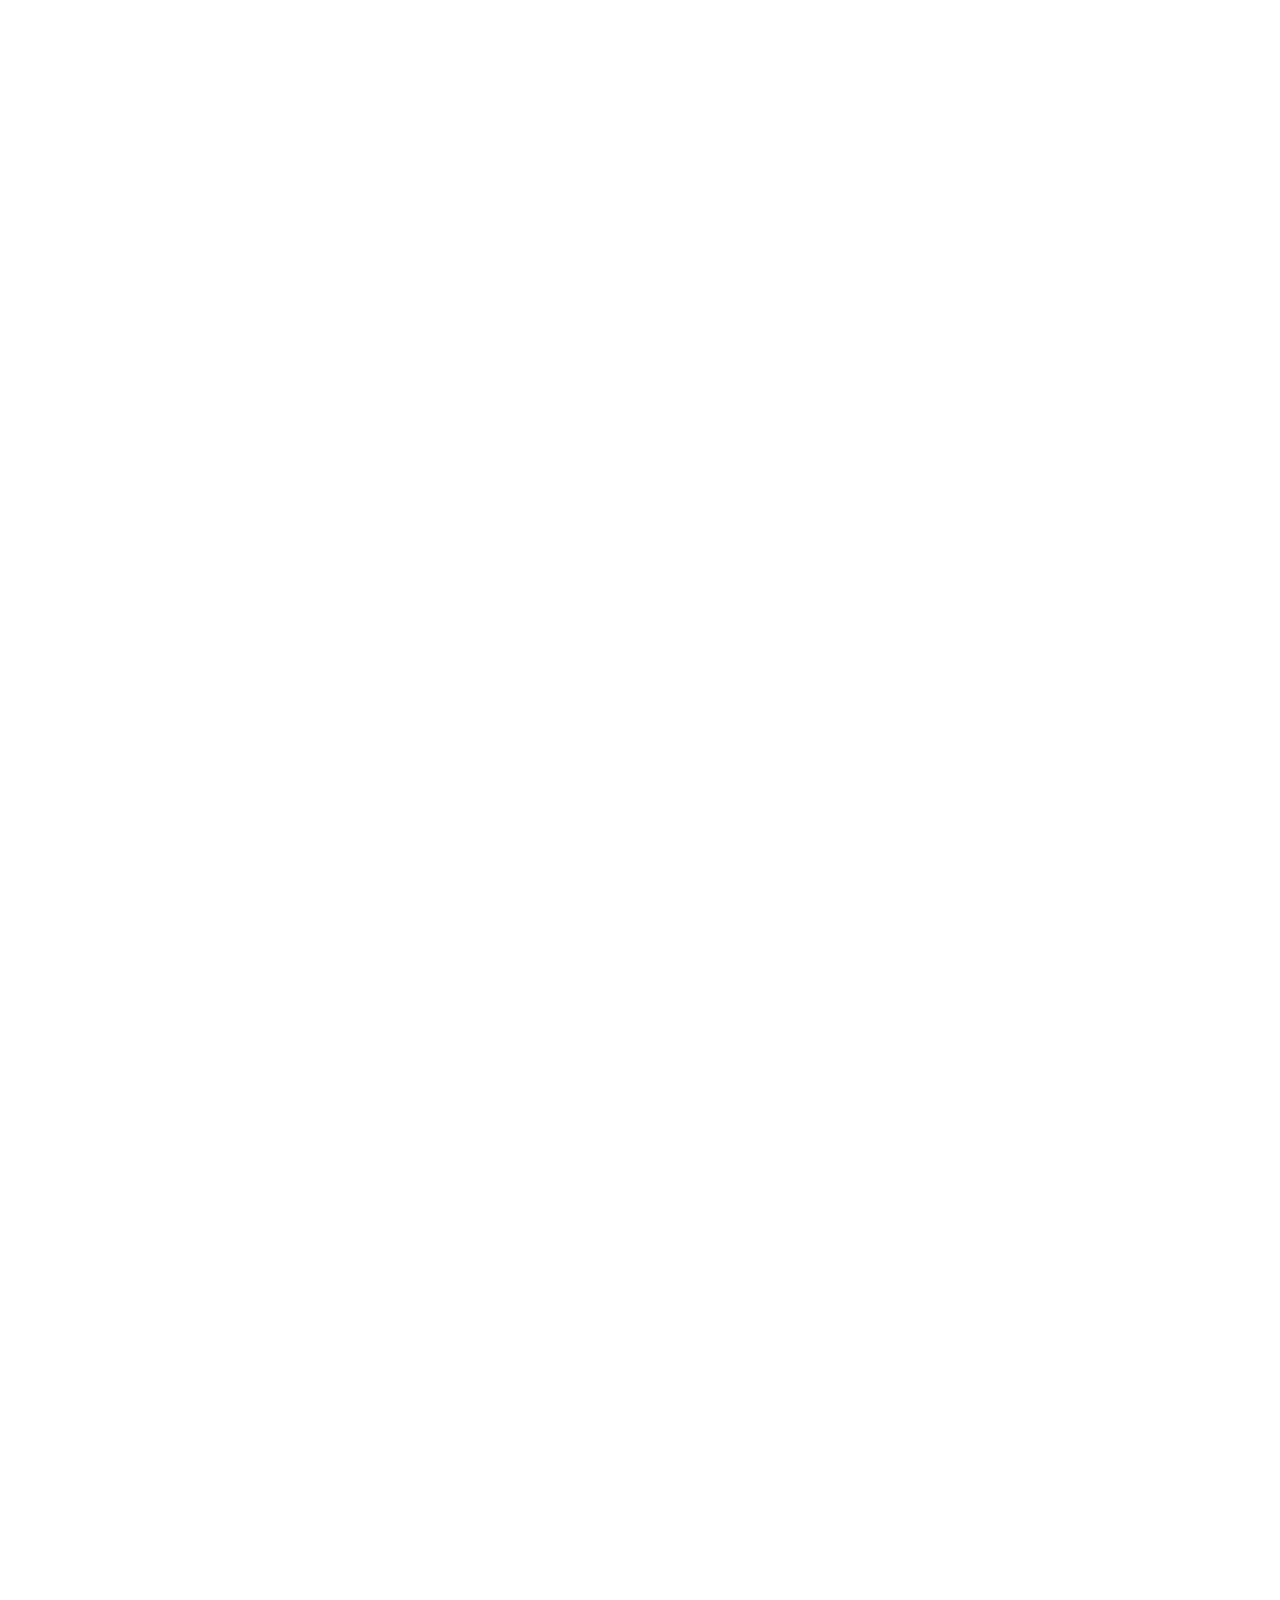
==== commit 78143af0: "css" ====
--- a/index.html
+++ b/index.html
@@ -1,1455 +1,5037 @@
-<!DOCTYPE html>
-<html lang="en-US" dir="ltr" itemscope itemtype="https://schema.org/WebSite">
+<html lang="es-US" dir="ltr" data-locale="en_us" class="has-js " itemscope="" itemtype="https://schema.org/WebSite">
 
 <head>
-  <!-- Google tag (gtag.js) -->
-  <script async src="js/gtm.js"></script>
-  <script async src="https://www.googletagmanager.com/gtag/js?id=G-8PFS3R14N9"></script>
+  <script type="text/javascript" async="" src="https://ssl.google-analytics.com/ga.js"></script>
+  <script async="" src="https://www.googletagmanager.com/gtm.js?id=GTM-WPF2TKJ"></script>
+  <script async="" src="https://www.googletagmanager.com/gtag/js?id=G-8PFS3R14N9"></script>
   <script>
     window.dataLayer = window.dataLayer || [];
     function gtag() { dataLayer.push(arguments); }
     gtag('js', new Date());
     gtag('config', 'G-8PFS3R14N9');
   </script>
-
-
   <meta charset="utf-8">
-  <title>Google Assistant is now available on even more devices</title>
-  <meta content="Google Assistant is now available on even more devices" name="title">
-  <meta name="description"
-    content="Find out more about how your Google Assistant can help you control your smart home so you can focus on the things that matter the most.">
-  <meta name="keywords" content="Google Assistant, Assistant">
+  <title>Productos</title>
   <meta content="initial-scale=1, minimum-scale=1, width=device-width" name="viewport">
   <meta content="IE=Edge" http-equiv="X-UA-Compatible">
-  <link href="favicon.ico" rel="shortcut icon">
-  <link rel="apple-touch-icon" sizes="180x180" href="images/apple-touch-icon.png">
-  <link rel="icon" type="image/png" sizes="32x32" href="images/favicon-32x32.png">
-  <link rel="icon" type="image/png" sizes="16x16" href="images/favicon-16x16.png">
-  <link rel="manifest" href="/static/images/fav/site.webmanifest">
-  <meta name="msapplication-TileColor" content="#2b5797">
+  <meta name="referrer" content="no-referrer">
   <meta name="theme-color" content="#ffffff">
-
-  <meta itemprop="name" content="Google Assistant is now available on even more devices">
-  <meta itemprop="description"
-    content="Find out more about how your Google Assistant can help you control your smart home so you can focus on the things that matter the most.">
-  <meta itemprop="image"
-    content="https://lh3.googleusercontent.com/8Bz5DGw9pYxvG1UE_GPpe7mQHk5gvBTHBmn6NspFPbLjWxoAxJgHBrXe0PZ5CmyXIDhjawC3q8PloUhIgNNR9_nDPaVmDX8D65HkdeO767xDEnUCSOBS=w1200">
-
-  <meta name="twitter:card" content="summary_large_image">
-  <meta name="twitter:site" content="@google">
-  <meta name="twitter:title" content="Google Assistant is now available on even more devices">
-  <meta name="twitter:description"
-    content="Find out more about how your Google Assistant can help you control your smart home so you can focus on the things that matter the most.">
-  <meta name="twitter:image"
-    content="https://lh3.googleusercontent.com/8Bz5DGw9pYxvG1UE_GPpe7mQHk5gvBTHBmn6NspFPbLjWxoAxJgHBrXe0PZ5CmyXIDhjawC3q8PloUhIgNNR9_nDPaVmDX8D65HkdeO767xDEnUCSOBS=w880">
-  <meta name="twitter:url" content="https://assistant.google.com/platforms/devices/">
-
-  <meta property="og:type" content="website">
-  <meta property="og:title" content="Google Assistant is now available on even more devices">
-  <meta property="og:url" content="https://assistant.google.com/platforms/devices/">
-  <meta property="og:description"
-    content="Find out more about how your Google Assistant can help you control your smart home so you can focus on the things that matter the most.">
-  <meta property="og:image"
-    content="https://lh3.googleusercontent.com/8Bz5DGw9pYxvG1UE_GPpe7mQHk5gvBTHBmn6NspFPbLjWxoAxJgHBrXe0PZ5CmyXIDhjawC3q8PloUhIgNNR9_nDPaVmDX8D65HkdeO767xDEnUCSOBS=w1200">
-  <meta property="og:site_name" content="Assistant">
-  <meta property="og:locale" content="en_US">
-  <link rel="dns-prefetch" href="//www.google.com/">
-  <link rel="dns-prefetch" href="//lh3.googleusercontent.com">
-  <link rel="dns-prefetch" href="//2542116.fls.doubleclick.net">
-  <link rel="preconnect" href="https://ssl.google-analytics.com">
-  <link rel="preconnect" href="https://adservice.google.com">
-  <link rel="preconnect" href="https://www.googletagmanager.com">
-  <link rel="preconnect" href="https://www.googleadservices.com">
-  <link rel="preconnect" href="https://googleads.g.doubleclick.net">
-  <link rel="preconnect" href="https://2542116.fls.doubleclick.net">
-  <link rel="preconnect" href="https://lh3.googleusercontent.com">
-  <link href="https://assistant.google.com/platforms/devices/" rel="canonical">
-  <link rel="alternate" hreflang="en" href="https://assistant.google.com/platforms/devices/">
-  <link rel="preload" href="../../static/css/main-styles.min.css" as="style">
-
-  <link rel="preload"
-    href="https://lh3.googleusercontent.com/kfM5oVxIXK1luSp9kkCqIwLVitfn-fs0lD1xGB3fqrKy6PfTWI-act6uQbggd5efxvgmUM-F4i3TXLea7RsCMFR6zsWaetaBjvGHG-QoHK3BwM0oFwE=w1200-rw-e365"
-    as="image" media="(max-width: 599px)">
-  <link rel="preload"
-    href="https://lh3.googleusercontent.com/KHWkC6KYyz_F1s608ti3igiak12vPViDROR9bS2AGfisK6YvsGlDWUICe5G8KZzs5dtap73ih153Q3fz6vyzWizrpWMDAzht_IX2t178_s9znJ6zavoU=w2048-rw-e365"
-    as="image" media="(min-width: 600px) and (max-width: 1023px)">
-  <link rel="preload"
-    href="https://lh3.googleusercontent.com/wGDXY1DOXTICr6-biCxUKYsOcddcIba7Sh1u0ikgrH6NIJAbk0rlv7uFbbVWxh1aUR_c-Mw-fHYlSemdiVgAq5DSuCamkbJrlWzWiJcKw_iK0xnCNnU=w3400-rw-e365"
-    as="image" media="(min-width: 1024px)">
-
-
-
-  <script type="application/ld+json">
-  {
-    "@context": "http://schema.org",
-    "@type": "Website",
-    "url": "https://assistant.google.com/platforms/devices/",
-    "publisher": {
-      "@type": "Organization",
-      "name": "Google Assistant",
-      "logo": {
-        "@type": "ImageObject",
-        "url": "https://lh3.googleusercontent.com/8Bz5DGw9pYxvG1UE_GPpe7mQHk5gvBTHBmn6NspFPbLjWxoAxJgHBrXe0PZ5CmyXIDhjawC3q8PloUhIgNNR9_nDPaVmDX8D65HkdeO767xDEnUCSOBS=w100",
-        "height": 91,
-        "width": 100
-      },
-      "parentOrganization": "Google LLC"
-    },
-    "name": "Google Assistant",
-    "description": "Find out more about how your Google Assistant can help you control your smart home so you can focus on the things that matter the most."
-  }
-</script>
-<style>/*! CSS Used from: https://assistant.google.com/static/css/main-styles.min.css */
-  html{line-height:1.15;-ms-text-size-adjust:100%;-webkit-text-size-adjust:100%;}
-  footer,header,nav,section{display:block;}
-  h1{font-size:2em;margin:.67em 0;}
-  main{display:block;}
-  a{background-color:transparent;-webkit-text-decoration-skip:objects;}
-  img{border-style:none;}
-  svg:not(:root){overflow:hidden;}
-  button,select{font-family:sans-serif;font-size:100%;line-height:1.15;margin:0;}
-  button{overflow:visible;}
-  button,select{text-transform:none;}
-  button,html [type=button]{-webkit-appearance:button;}
-  [hidden]{display:none;}
-  div,h1,h2,h3,li,p,ul{margin:0;padding:0;}
-  html{font-size:1.125rem;}
-  body{background:#fff;color:#202124;cursor:auto;font-family:Roboto,Arial,Helvetica,sans-serif;font-size:1em;font-style:normal;font-weight:300;line-height:1.444;margin:0;padding:0;overflow-wrap:break-word;word-wrap:break-word;}
-  body:after{content:"x-small";display:none;}
-  h1,h2,h3{font-size:1.125rem;font-weight:300;}
-  .body-copy,p{font-size:.875rem;letter-spacing:.01563rem;line-height:1.5rem;}
-  p+p{margin-top:12px;}
-  a:visited{color:#7b1fa2;}
-  a:hover{cursor:pointer;}
-  a:focus,a:hover{color:#174ea6;text-decoration:none;}
-  a:focus{background:#f1f3f4;outline:4px solid rgba(32,33,36,.06);}
-  a:active{outline:2px auto Highlight;outline:5px auto -webkit-focus-ring-color;}
-  ul{list-style-position:outside;margin-bottom:20px;}
-  ul.h-no-bullet{list-style:none;}
-  ul.h-no-bullet{margin-left:0;}
-  ul{margin-left:20px;}
-  ul li ul{margin-bottom:0;margin-left:20px;}
-  li{font-size:.875rem;letter-spacing:.01563rem;line-height:1.5rem;}
-  img{-ms-interpolation-mode:bicubic;display:inline-block;height:auto;max-width:100%;vertical-align:middle;}
-  select{width:100%;}
-  .h-c-icon{display:inline-block;fill:currentColor;}
-  .h-c-icon--24px{width:24px;height:24px;}
-  .h-c-icon--footer{color:#202124;margin:0 5px 0 0;vertical-align:middle;}
-  .subhead,h1,h2,h3{color:#3c4043;font-family:Google Sans,Helvetica,Arial,sans-serif;font-weight:400;}
-  body{-moz-osx-font-smoothing:grayscale;}
-  h1{font-size:2rem;line-height:2.5rem;}
-  h2{font-size:1.5rem;line-height:2rem;}
-  h3{font-size:1.25rem;line-height:1.75rem;}
-  .h-c-button{-moz-osx-font-smoothing:grayscale;-webkit-font-smoothing:antialiased;text-rendering:optimizeLegibility;border:none;border-radius:2px;display:inline-block;font-family:Google Sans,Roboto,Arial,Helvetica,sans-serif;font-size:.875rem;font-weight:500;height:46px;line-height:.9;letter-spacing:.04688rem;margin:8px 0;padding:15px 24px;-webkit-transition:color .15s linear,background-color .15s linear;transition:color .15s linear,background-color .15s linear;vertical-align:middle;}
-  .h-c-button:focus{outline:none;-webkit-transition:none;transition:none;}
-  .h-c-button.h-c-button--flat{background-color:transparent;border-radius:0;color:#1a73e8;height:auto;line-height:1.25rem;margin:0;padding:0;}
-  .h-c-button.h-c-button--flat:visited{background-color:transparent;color:#7b1fa2;}
-  .h-c-button.h-c-button--flat:hover{background-color:transparent;color:#174ea6;}
-  .h-c-button.h-c-button--flat:focus{background:#f1f3f4;color:#174ea6;outline:10px solid #f1f3f4;}
-  p>a{border-bottom:1px solid #1a73e8;}
-  p>a:visited{border-bottom-color:#7b1fa2;}
-  p>a:focus,p>a:hover{border-bottom-color:#174ea6;}
-  .h-c-link{color:#1a73e8;border:none;display:inline-block;font-family:Google Sans,Roboto,Arial,Helvetica,sans-serif;font-size:.875rem;font-weight:500;letter-spacing:.04688rem;overflow:hidden;-moz-osx-font-smoothing:grayscale;-webkit-font-smoothing:antialiased;text-rendering:optimizeLegibility;}
-  .h-c-link:visited{color:#7b1fa2;}
-  .h-c-link:active,.h-c-link:focus,.h-c-link:hover{color:#174ea6;}
-  .h-c-link:focus{outline-width:10px;}
-  .h-c-link:focus{background:#f1f3f4;outline:10px solid #f1f3f4;}
-  .button{-webkit-box-align:center;-ms-flex-align:center;align-items:center;cursor:pointer;display:-webkit-inline-box;display:-ms-inline-flexbox;display:inline-flex;}
-  .h-c-button:not([disabled]){cursor:pointer;}
-  .h-c-button.h-c-button--flat:focus{outline-width:2px;}
-  .h-c-link{overflow:inherit;}
-  *{-webkit-box-sizing:border-box;box-sizing:border-box;}
-  body,html{background-color:#fff;color:#263238;font-family:Roboto,Helvetica,Arial,sans-serif;font-size:1rem;-webkit-font-smoothing:antialiased;font-weight:400;}
-  body{font-size:.875rem;}
-  ul{margin:0;padding:0;}
-  li{list-style:none;}
-  a{text-decoration:none;}
-  a,a:visited{color:#1a73e8;}
-  a:active,a:hover{color:#174ea6;}
-  select{font-family:inherit;}
-  .icon--svg{fill:currentColor;outline:none;}
-  .svg-icons{display:none;}
-  .is-mouse-navigation:focus{outline:0;}
-  .subhead{font-size:1rem;line-height:1.625rem;}
-  .section{position:relative;}
-  .container{margin-left:auto;margin-right:auto;padding:0 24px;}
-  .modal{display:none;}
-  .visually-hidden{border:0;clip:rect(0 0 0 0);height:1px;margin:-1px;overflow:hidden;padding:0;position:absolute;white-space:nowrap;width:1px;}
-  [data-c-scroll-aware=slide-up-reveal]{opacity:0;}
-  [data-c-scroll-aware=slide-up-reveal].scroll-aware-enter{-webkit-animation:slide-up-fadeIn .8s ease 0s 1 normal forwards;animation:slide-up-fadeIn .8s ease 0s 1 normal forwards;}
-  ln{display:inline-block;}
-  .h-c-footer{background:#f8f9fa;margin:0;}
-  .h-c-footer__link{color:#5f6368;display:inline-block;font-size:.875rem;font-weight:400;letter-spacing:.01563rem;line-height:1.375rem;}
-  .h-c-footer__link:visited{color:#5f6368;}
-  .h-c-footer__link:focus,.h-c-footer__link:hover{color:#202124;}
-  .h-c-footer__link:focus{background:#e8eaed;outline:10px solid #e8eaed;}
-  .h-c-footer__global{margin:0 auto;padding:40px 16px 20px;}
-  .h-c-footer__logo{height:28px;margin:0 0 30px;width:86px;}
-  .h-c-footer__logo a{display:inline-block;height:28px;}
-  .h-c-footer__logo a:focus{background:#e8eaed;outline:10px solid #e8eaed;}
-  .h-c-footer__logo-img{fill:#5f6368;height:28px;width:86px;}
-  .h-c-footer__global-links{margin:0 0 15px;}
-  .h-c-footer__global-links:after{content:"";display:table;clear:both;}
-  .h-c-footer__global-links-list-item{float:left;padding:0 30px 15px 0;}
-  .h-c-footer__lang-dropdown{-moz-appearance:none;-webkit-appearance:none;appearance:none;background-color:#f8f9fa;background-image:url("[data-uri]");background-position:right 50%;background-repeat:no-repeat;border:none;border-radius:0;-webkit-box-sizing:border-box;box-sizing:border-box;color:#5f6368;display:inline-block;font-size:.875rem;font-weight:400;height:22px;margin:0;padding:0 24px 0 2px;text-overflow:ellipsis;width:100%;white-space:pre-wrap;}
-  .h-c-footer__lang-dropdown:focus{background-color:#e8eaed;color:#202124;outline:10px solid #e8eaed;}
-  .footer{border-top:1px solid #f1f3f4;}
-  .footer--has-disclaimer .footer__container{padding-top:24px;}
-  .footer__disclaimers{margin-bottom:40px;width:100%;}
-  .footer__disclaimers-item{font-size:.75rem;line-height:1.125rem;margin:0 0 5px;}
-  .footer__disclaimers-item:last-child{margin-bottom:0;}
-  .h-c-header{-webkit-transition:height .4s;transition:height .4s;}
-  .glue-app-ready .h-c-header.h-c-header--product-marketing-one-tier{height:56px;}
-  .h-c-header__bar{background:#fff;-webkit-box-shadow:0 2px 6px 0 rgba(0,0,0,.12),inset 0 -1px 0 0 #dadce0;box-shadow:0 2px 6px 0 rgba(0,0,0,.12),inset 0 -1px 0 0 #dadce0;left:0;right:0;top:0;-webkit-transform:translateZ(0);transform:translateZ(0);-webkit-transition:background .4s,-webkit-transform .4s;transition:background .4s,-webkit-transform .4s;transition:transform .4s,background .4s;transition:transform .4s,background .4s,-webkit-transform .4s;z-index:100;}
-  .h-c-header__bar:after{content:"";display:table;clear:both;}
-  .glue-app-ready .h-c-header__bar{position:fixed;}
-  .glue-app-ready .h-c-header--product-marketing-one-tier .h-c-header__bar{height:56px;}
-  .h-c-header__bar-underside{display:none;}
-  .h-c-header__hamburger{float:left;width:56px;display:none;}
-  .h-c-header__hamburger.h-c-header__hamburger--first-tier{height:100%;}
-  .glue-app-ready .h-c-header--product-marketing-one-tier .h-c-header__hamburger.h-c-header__hamburger--first-tier{display:table;}
-  .h-c-header__hamburger-wrapper{display:table-cell;height:100%;padding:6px;vertical-align:middle;}
-  .h-c-header__hamburger-link{-webkit-appearance:button;-webkit-user-select:none;-moz-user-select:none;-ms-user-select:none;background:none;border:0;border-radius:50%;color:inherit;display:block;font:inherit;height:100%;line-height:normal;margin:0;overflow:visible;padding:0;position:relative;width:100%;}
-  .h-c-header__hamburger-link:focus{background-color:#f1f3f4;outline:none;}
-  .h-c-header__hamburger-link:focus .h-c-header__hamburger-img--reversed{fill:#5f6368;}
-  .h-c-header__hamburger-img{margin:0 auto;height:24px;width:24px;}
-  .h-c-header__hamburger-img.h-c-header__hamburger-img--standard{display:block;fill:#5f6368;}
-  .h-c-header__hamburger-img.h-c-header__hamburger-img--reversed{display:none;fill:#fff;}
-  .h-c-header__jump-to-content{background:#f1f3f4;border-radius:2px;clip:rect(1px,1px,1px,1px);display:none;font-family:Google Sans,Roboto,Arial,Helvetica,sans-serif;font-size:.875rem;height:1px;left:100%;letter-spacing:.01563rem;margin-left:48px;overflow:hidden;padding:10px;position:absolute;top:9px;width:1px;white-space:nowrap;z-index:103;}
-  .h-c-header__jump-to-content:focus{clip:auto;color:#174ea6;height:auto;outline:none;overflow:visible;width:auto;}
-  .h-c-header__jump-to-content-text{display:table-cell;}
-  .h-c-header__nav{display:block;clear:both;}
-  .glue-app-ready .h-c-header__nav{display:none;}
-  .h-c-header__nav-list{list-style:none;margin-bottom:0;margin-left:0;}
-  .h-c-header__nav-li{display:table;width:100%;}
-  .h-c-header__nav-li-link{color:#5f6368;display:table-cell;font-family:Google Sans,Roboto,Arial,Helvetica,sans-serif;font-size:.875rem;font-weight:400;height:48px;letter-spacing:.01563rem;padding-left:16px;padding-right:16px;vertical-align:middle;width:100%;}
-  .h-c-header__nav-li-link:visited{color:#5f6368;}
-  .h-c-header__nav-li-link.h-is-active,.h-c-header__nav-li-link:active,.h-c-header__nav-li-link:hover{color:#000;}
-  .h-c-header__nav-li-link.h-is-active{background:#f1f3f4;}
-  .h-c-header__nested-nav-list{display:table-row;list-style:none;margin-bottom:0;margin-left:0;}
-  .h-c-header__nested-nav-li{display:table;width:100%;}
-  .h-c-header__nested-nav-li-link{color:#5f6368;display:table-cell;font-family:Google Sans,Roboto,Arial,Helvetica,sans-serif;font-size:.875rem;font-weight:400;height:48px;letter-spacing:.01563rem;padding-right:32px;padding-left:32px;vertical-align:middle;width:100%;}
-  .h-c-header__nested-nav-li-link:visited{color:#5f6368;}
-  .h-c-header__nested-nav-li-link.h-is-active,.h-c-header__nested-nav-li-link:active,.h-c-header__nested-nav-li-link:hover{color:#000;}
-  .h-c-header__nested-nav-li-link.h-is-active{background:#f1f3f4;}
-  .h-c-header__cta{display:none;}
-  .h-c-header__drawer{background:#fff;border:0 solid red;bottom:0;left:0;max-width:280px;position:fixed;right:56px;top:0;-webkit-transform:translate3d(-100%,0,0);transform:translate3d(-100%,0,0);-webkit-transition:-webkit-transform .35s cubic-bezier(.24,1,.32,1);transition:-webkit-transform .35s cubic-bezier(.24,1,.32,1);transition:transform .35s cubic-bezier(.24,1,.32,1);transition:transform .35s cubic-bezier(.24,1,.32,1),-webkit-transform .35s cubic-bezier(.24,1,.32,1);visibility:hidden;z-index:102;}
-  .h-c-header__drawer:focus{outline:none;}
-  .h-c-header__drawer-content{bottom:136px;left:0;overflow-y:auto;position:absolute;right:0;top:0;}
-  .h-c-header__drawer-backdrop{background:rgba(0,0,0,.4);bottom:0;left:0;opacity:0;position:fixed;right:0;top:0;-webkit-transition:opacity .2s cubic-bezier(.4,0,.2,1);transition:opacity .2s cubic-bezier(.4,0,.2,1);visibility:hidden;z-index:101;}
-  .h-c-header__drawer-bar{-webkit-box-shadow:inset 0 -1px 0 0 #dadce0;box-shadow:inset 0 -1px 0 0 #dadce0;position:relative;}
-  .h-c-header__drawer-bar:after{content:"";display:table;clear:both;}
-  .h-c-header--product-marketing-one-tier .h-c-header__drawer-bar{height:56px;}
-  .h-c-header__drawer-nav{padding-bottom:20px;padding-top:20px;}
-  .h-c-header__drawer-nav-list{list-style:none;margin-bottom:0;margin-left:0;}
-  .h-c-header__drawer-nav-li{display:table;width:100%;}
-  .h-c-header__drawer-nav-li-link{color:#5f6368;display:table-cell;font-family:Google Sans,Roboto,Arial,Helvetica,sans-serif;font-size:.875rem;font-weight:400;height:48px;letter-spacing:.01563rem;padding-left:16px;padding-right:16px;vertical-align:middle;width:100%;}
-  .h-c-header__drawer-nav-li-link:focus,.h-c-header__drawer-nav-li-link:visited{color:#5f6368;}
-  .h-c-header__drawer-nav-li-link:active,.h-c-header__drawer-nav-li-link:hover{color:#000;}
-  .h-c-header__drawer-nav-li-link:focus{background:#f1f3f4;outline:none;}
-  .h-c-header__drawer-nested-nav-li-link{color:#5f6368;display:table-cell;font-family:Google Sans,Roboto,Arial,Helvetica,sans-serif;font-size:.875rem;font-weight:400;height:48px;letter-spacing:.01563rem;padding-right:32px;padding-left:32px;vertical-align:middle;width:100%;}
-  .h-c-header__drawer-nested-nav-li-link:focus,.h-c-header__drawer-nested-nav-li-link:visited{color:#5f6368;}
-  .h-c-header__drawer-nested-nav-li-link.h-is-active,.h-c-header__drawer-nested-nav-li-link:active,.h-c-header__drawer-nested-nav-li-link:hover{color:#000;}
-  .h-c-header__drawer-nested-nav-li-link.h-is-active{background:#f1f3f4;}
-  .h-c-header__drawer-nested-nav-li-link:focus{background:#f1f3f4;outline:none;}
-  .logo{cursor:pointer;display:-webkit-box;display:-ms-flexbox;display:flex;-webkit-box-orient:vertical;-webkit-box-direction:normal;-ms-flex-direction:column;flex-direction:column;float:left;height:100%;-webkit-box-pack:center;-ms-flex-pack:center;justify-content:center;margin-left:4px;}
-  .logo__icon{display:table;float:left;height:34px;max-width:146px;}
-  .logo__link,.logo__link:hover,.logo__link:visited{color:#000;}
-  .header.subpage--active .h-c-header__bar-underside{display:block;}
-  .header .h-c-header__nested-nav-list{display:none;}
-  .header .h-c-header__nested-nav-li{padding:0;}
-  .header .h-c-header__nested-nav-li:hover{background-color:#f1f3f4;border-radius:4px;}
-  .header .h-c-header__nested-nav-li-link{margin:0;padding:10px 18px 11px;}
-  .header .h-c-header__nested-nav-li-link:focus{color:#000;}
-  .header__bar{-webkit-transition:-webkit-transform .4s;transition:-webkit-transform .4s;transition:transform .4s;transition:transform .4s,-webkit-transform .4s;z-index:10;}
-  .header__app-links{display:none;}
-  .header .h-c-header__drawer-content{bottom:60px;}
-  .header a:focus:not(.h-c-header__jump-to-content):not(.header__anchored-link):not(.cookie-banner__link):not(.cookie-banner__close){background-color:#f1f3f4!important;outline-color:transparent;}
-  .header .h-c-header__drawer-nav-li.is-active .header__link,.header .h-c-header__nav-li.is-active .header__link{color:#757575;color:#000;}
-  .header .h-c-header__nav-li-link:focus{background-color:#f1f3f4;outline:none;}
-  .header .h-c-header__nav-li{margin-left:0;}
-  .header .h-c-header__nav-li-link.h-is-active:after{bottom:-10px;margin:0 20px;right:0;}
-  .header .h-c-header__drawer-nav-li-link:focus,.header .h-c-header__drawer-nested-nav-li-link:focus{color:#000;}
-  .header .h-c-header__drawer-nested-nav-li-link.h-is-active{border-left:3px solid #1a73e8;}
-  .header .h-c-header__drawer-bar .logo{margin-left:16px!important;}
-  .header__logo-container{display:block;float:left;height:100%;position:relative;width:170px;}
-  .shown{display:block;}
-  .nav-dropdown{padding-bottom:56px;}
-  .nav-dropdown__container{overflow-y:hidden;-webkit-transition:height .45s cubic-bezier(.24,1,.32,1),opacity .45s ease-out;transition:height .45s cubic-bezier(.24,1,.32,1),opacity .45s ease-out;}
-  .nav-dropdown__link{-webkit-box-align:center;-ms-flex-align:center;align-items:center;display:-webkit-box;display:-ms-flexbox;display:flex;position:relative;}
-  .nav-dropdown__icon{height:12px;margin:3px 0;position:absolute;right:16px;-webkit-transform:rotate(-180deg);transform:rotate(-180deg);-webkit-transition:-webkit-transform .45s cubic-bezier(.24,1,.32,1);transition:-webkit-transform .45s cubic-bezier(.24,1,.32,1);transition:transform .45s cubic-bezier(.24,1,.32,1);transition:transform .45s cubic-bezier(.24,1,.32,1),-webkit-transform .45s cubic-bezier(.24,1,.32,1);width:12px;}
-  .nav-dropdown--open .nav-dropdown__icon{-webkit-transform:rotate(0);transform:rotate(0);}
-  .nav-dropdown__list{display:block;height:0;opacity:0;}
-  .cookie-banner{background-color:#1a73e8;-webkit-box-shadow:0 2px 6px rgba(0,0,0,.12);box-shadow:0 2px 6px rgba(0,0,0,.12);color:#fff;height:116px;padding:16px;position:fixed;top:-116px;-webkit-transition:-webkit-transform .4s ease-in;transition:-webkit-transform .4s ease-in;transition:transform .4s ease-in;transition:transform .4s ease-in,-webkit-transform .4s ease-in;visibility:hidden;width:100%;z-index:100;}
-  .cookie-banner__msg{font-size:.75rem;line-height:1.125rem;}
-  .cookie-banner__link{border:1px solid transparent;border-bottom-color:#fff;color:#fff;font-weight:400;}
-  .cookie-banner__link:focus,.cookie-banner__link:hover,.cookie-banner__link:visited{border-bottom-color:inherit;color:inherit;}
-  .cookie-banner__link:hover{border-bottom-color:transparent;}
-  .cookie-banner__link:focus{background-color:transparent;border:1px solid #fff;border-radius:4px;}
-  .cookie-banner.close{display:none;}
-  .cookie-banner__close{border:1px solid transparent;color:#fff;cursor:pointer;display:inline-block;font-family:Google Sans,Helvetica,Arial,sans-serif;font-size:.875rem;font-weight:500;margin-top:10px;opacity:.8;}
-  .cookie-banner__close:focus,.cookie-banner__close:hover,.cookie-banner__close:visited{color:inherit;}
-  .cookie-banner__close:hover{opacity:1;}
-  .cookie-banner__close:focus{background-color:transparent;border:1px solid #fff;border-radius:4px;opacity:1;}
-  @media (min-width:600px){
-  body:after{content:"small";}
-  .body-copy,li,p{font-size:.875rem;letter-spacing:.01563rem;line-height:1.5rem;}
-  .h-c-footer__global{display:-webkit-box;display:-ms-flexbox;display:flex;-ms-flex-wrap:wrap;flex-wrap:wrap;max-width:1344px;padding:40px 32px 20px;}
-  .h-c-footer__global:after{content:"";display:table;clear:both;}
-  .h-c-footer__logo{-ms-flex:0 0 90%;-webkit-box-flex:0;flex:0 0 90%;margin-right:55px;}
-  .h-c-footer__global-links{display:-webkit-box;display:-ms-flexbox;display:flex;-ms-flex-wrap:wrap;flex-wrap:wrap;-ms-flex:2 0 auto;-webkit-box-flex:2;flex:2 0 auto;max-width:100%;}
-  .h-c-footer__global-links--extra{-ms-flex:0 0 auto;-webkit-box-flex:0;flex:0 0 auto;}
-  }
-  @media only screen and (min-width:600px){
-  h1{font-size:2.375rem;line-height:2.75rem;}
-  h2{font-size:2rem;line-height:2.5rem;}
-  h3{font-size:1.5rem;line-height:2rem;}
-  .container{max-width:1520px;}
-  .cookie-banner{height:98px;}
-  }
-  @media (min-width:1024px){
-  body:after{content:"medium";}
-  .body-copy,p{font-size:1rem;letter-spacing:0;line-height:1.625rem;}
-  p+p{margin-top:16px;}
-  li{font-size:1rem;letter-spacing:0;line-height:1.625rem;}
-  .h-c-button{font-size:1rem;letter-spacing:.03125rem;padding:17px 24px;}
-  .h-c-button.h-c-button--flat{line-height:1.375rem;}
-  .h-c-link{font-size:1rem;letter-spacing:.03125rem;}
-  .h-c-footer__logo{-ms-flex:0 0 86px;-webkit-box-flex:0;flex:0 0 86px;}
-  .h-c-header.h-c-header--product-marketing-one-tier{height:64px!important;}
-  .h-c-header--product-marketing-one-tier .h-c-header__bar{height:64px!important;}
-  .h-c-header__bar-underside{background:#fff;-webkit-box-shadow:inset 0 -1px 0 0 #dadce0;box-shadow:inset 0 -1px 0 0 #dadce0;height:48px;left:0;position:absolute;right:0;top:100%;-webkit-transition:background .4s;transition:background .4s;}
-  .h-c-header__hamburger{display:none!important;}
-  .h-c-header__jump-to-content{display:table;}
-  .h-c-header__nav{display:block!important;float:left;}
-  .h-c-header--product-marketing-one-tier .h-c-header__nav{clear:none;height:100%;margin-left:48px;}
-  .h-c-header__nav-list{height:100%;}
-  .h-c-header__nav-list:after{content:"";display:table;clear:both;}
-  .h-c-header__nav-li{float:left;height:100%;line-height:1.625rem;margin-left:36px;position:relative;width:auto;}
-  .h-c-header__nav-li:first-child{margin-left:0;}
-  .h-c-header__nav-li-link{color:#5f6368;display:block;font-size:.875rem;font-weight:400;height:auto;letter-spacing:.01563rem;margin:8px 0;padding:10px 0 9px;width:auto;}
-  .h-c-header__nav-li-link:visited{color:#5f6368;}
-  .h-c-header__nav-li-link.h-is-active,.h-c-header__nav-li-link:active,.h-c-header__nav-li-link:hover{color:#000;}
-  .h-c-header__nav-li-link.h-is-active{background:none;}
-  .h-c-header__nav-li-link.h-is-active:after{background:#1a73e8;bottom:0;content:"";height:2px;left:0;position:absolute;right:0;}
-  .h-c-header__nav-li-link.h-is-active:focus:after{background:#174ea6;}
-  .h-c-header__nav-li-link:focus{background:#f1f3f4;outline:10px solid #f1f3f4;}
-  .h-c-header__nested-nav-list{display:none;height:48px;left:0;margin-left:-18px;position:absolute;top:100%;white-space:nowrap;z-index:1;}
-  .h-c-header__nested-nav-li{display:table-cell;line-height:1.625rem;padding:3px 18px;position:relative;vertical-align:top;width:auto;}
-  .h-c-header__nested-nav-li-link{color:#5f6368;display:inline-block;font-size:.875rem;font-weight:400;height:auto;letter-spacing:.01563rem;margin:7px 0;padding:0 0 1px;width:auto;}
-  .h-c-header__nested-nav-li-link:visited{color:#5f6368;}
-  .h-c-header__nested-nav-li-link.h-is-active,.h-c-header__nested-nav-li-link:active,.h-c-header__nested-nav-li-link:hover{color:#000;}
-  .h-c-header__nested-nav-li-link.h-is-active{background:none;}
-  .h-c-header__nested-nav-li-link:focus{background:#f1f3f4;outline:10px solid #f1f3f4;}
-  .h-c-header__nested-nav-li-link.h-is-active:after{background:#1a73e8;bottom:0;content:"";height:2px;left:18px;position:absolute;right:18px;}
-  .h-c-header__nested-nav-li-link.h-is-active:focus:after{background:#174ea6;}
-  .h-c-header__cta{display:block;position:absolute;right:0;}
-  .h-c-header--product-marketing-one-tier .h-c-header__cta{height:63px;top:0;}
-  .h-c-header--product-marketing-one-tier .h-c-header__cta{padding:9px;}
-  .h-c-header__cta-list{height:100%;list-style:none;margin-bottom:0;margin-left:0;}
-  .h-c-header__cta-list:after{content:"";display:table;clear:both;}
-  .h-c-header__drawer,.h-c-header__drawer-backdrop{display:none;}
-  .h-c-header--product-marketing-one-tier .h-c-header__nav{margin-left:28px;}
-  }
-  @media only screen and (min-width:1024px){
-  h1{font-size:3.5rem;line-height:4.125rem;}
-  h1,h2{letter-spacing:-.03125rem;}
-  h2{font-size:2.75rem;line-height:3.25rem;}
-  h3{font-size:2rem;line-height:2.5rem;}
-  body{font-size:1rem;}
-  .subhead{font-size:1.125rem;line-height:1.875rem;}
-  .logo{margin-left:24px;}
-  .header .h-c-header__nested-nav-list.shown{display:block;}
-  .header.subpage--active.h-c-header--product-marketing-one-tier{height:112px!important;}
-  .header__link{margin-top:8px;position:relative;}
-  .header__link:visited{color:#757575;}
-  .header__link:hover{color:#000;}
-  .header__bar{will-change:transform;}
-  .subpage--active .header__bar{-webkit-transition:-webkit-transform .7s;transition:-webkit-transform .7s;transition:transform .7s;transition:transform .7s,-webkit-transform .7s;}
-  .header__app-links{-webkit-box-align:center;-ms-flex-align:center;align-items:center;display:-webkit-box;display:-ms-flexbox;display:flex;}
-  .header__app-links:first-child{margin-right:10px;}
-  .header__subnav{padding-left:218px;width:100%;}
-  .header .h-c-header__nav-li.has-subnav{position:inherit;}
-  .header .h-c-header__nav-li-link{background-color:transparent;border:none;cursor:pointer;line-height:1.95;padding:10px 20px 9px;}
-  .header .h-c-header__nav-li-link:hover{background-color:#f1f3f4;border-radius:4px;}
-  .cookie-banner{height:52px;}
-  .cookie-banner__container{display:-webkit-box;display:-ms-flexbox;display:flex;-webkit-box-pack:justify;-ms-flex-pack:justify;justify-content:space-between;}
-  .cookie-banner__close{line-height:1.125rem;margin-top:auto;}
-  }
-  @media (min-width:1440px){
-  body:after{content:"large";}
-  }
-  /*! CSS Used from: https://assistant.google.com/static/css/surfaces-styles.min.css */
-  .carousel-fixed-text-h1{color:#3c4043;font-family:Google Sans,Helvetica,Arial,sans-serif;font-weight:400;}
-  body{-moz-osx-font-smoothing:grayscale;}
-  .carousel-fixed-text-h1{font-size:2rem;line-height:2.5rem;}
-  .carousel{-webkit-box-align:center;-ms-flex-align:center;align-items:center;overflow:hidden;padding:0;position:relative;width:100%;}
-  .carousel__clip{min-width:100%;}
-  .carousel__item{min-width:100%;}
-  .carousel__wrap{display:-webkit-box;display:-ms-flexbox;display:flex;padding:0;width:100%;}
-  .carousel__wrap{-webkit-user-select:none;-moz-user-select:none;-ms-user-select:none;user-select:none;}
-  .carousel-button{height:35px;width:35px;background-color:#fff;border:0;border-radius:35px;cursor:pointer;display:-webkit-box;display:-ms-flexbox;display:flex;-webkit-box-pack:center;-ms-flex-pack:center;justify-content:center;padding:0;z-index:3;}
-  .carousel-button:focus{outline:0;}
-  .carousel-button:hover{-webkit-box-shadow:0 2px 4px 0 rgba(0,0,0,.12);box-shadow:0 2px 4px 0 rgba(0,0,0,.12);outline:none;}
-  .carousel-button .icon--svg{-webkit-box-flex:1;-ms-flex:1;flex:1;height:14px;width:14px;}
-  .carousel-button--prev{position:absolute;}
-  .carousel-button--prev .icon--svg{margin-right:2px;-webkit-transform:rotate(90deg);transform:rotate(90deg);}
-  .carousel-button--next{position:absolute;}
-  .carousel-button--next .icon--svg{margin-left:2px;-webkit-transform:rotate(270deg);transform:rotate(270deg);}
-  .carousel-nav{bottom:0;display:-webkit-box;display:-ms-flexbox;display:flex;-webkit-box-pack:center;-ms-flex-pack:center;justify-content:center;margin:0 auto;padding:16px;position:absolute;width:100%;z-index:2;}
-  .carousel-nav__bullet{background-clip:content-box;border:1px solid #000;border-radius:50%;cursor:pointer;display:inline-block;height:10px;margin:0 3px;-webkit-transition:all .5s;transition:all .5s;width:10px;}
-  .carousel-nav__bullet.active{background-color:#000;}
-  .carousel-fixed{-webkit-box-orient:vertical;-webkit-box-direction:normal;-ms-flex-direction:column;flex-direction:column;height:100%;overflow:hidden;}
-  .carousel-fixed,.carousel-fixed-text{display:-webkit-box;display:-ms-flexbox;display:flex;-webkit-box-pack:center;-ms-flex-pack:center;justify-content:center;position:relative;z-index:1;}
-  .carousel-fixed-text{-webkit-box-align:center;-ms-flex-align:center;align-items:center;height:auto;top:0;width:100%;}
-  .carousel-fixed-text__wrapper{margin:0 auto;width:calc(-24px + 100%);}
-  .carousel-fixed-text__headline{display:none;padding:40px 0 32px;position:relative;text-align:center;width:100%;}
-  .carousel-fixed-text__headline--mobile{display:block;text-align:center;}
-  .carousel-fixed-text__subhead{padding-top:16px;position:relative;text-align:center;width:100%;}
-  .carousel-fixed-text__link{margin-top:24px;}
-  .carousel-fixed__bg{display:block;opacity:0;position:absolute;top:0;-webkit-transition:opacity .5s ease;transition:opacity .5s ease;width:100%;will-change:opacity;}
-  .carousel-fixed__image{height:100%;width:100%;}
-  .carousel-fixed .carousel__wrap{display:table;}
-  .carousel-fixed .carousel__item{display:-webkit-box;display:-ms-flexbox;display:flex;-webkit-box-orient:vertical;-webkit-box-direction:normal;-ms-flex-direction:column;flex-direction:column;margin-right:0;}
-  .carousel-fixed .carousel-button{top:calc(50% - 35px);z-index:3;}
-  .carousel-fixed .carousel-button--prev{left:12px;}
-  .carousel-fixed .carousel-button--next{right:12px;}
-  .carousel-fixed .carousel__item-1 .carousel-fixed__bg{opacity:1;position:relative;}
-  .carousel-fixed .carousel__item-1.clone .carousel-fixed__bg{opacity:0;position:absolute;}
-  .carousel-fixed__nav{bottom:0;position:relative;width:100%;}
-  .carousel__item--active .carousel-fixed__bg{opacity:1;position:relative;}
-  .carousel-fixed .carousel-fixed-text__headline{opacity:0;-webkit-animation:carouselSlideInUp .7s ease-out .84s normal forwards;animation:carouselSlideInUp .7s ease-out .84s normal forwards;}
-  .carousel-fixed .carousel-fixed-text__copy{opacity:0;-webkit-animation:carouselSlideInUp .7s ease-out .98s normal forwards;animation:carouselSlideInUp .7s ease-out .98s normal forwards;}
-  .carousel-fixed .carousel-fixed-text__link{opacity:0;-webkit-animation:carouselSlideInUp .7s ease-out 1.12s normal forwards;animation:carouselSlideInUp .7s ease-out 1.12s normal forwards;}
-  .more-things{margin:0 auto;max-width:300px;padding:80px 0;text-align:center;}
-  .more-things__header{padding-bottom:32px;}
-  .queries{display:-webkit-box;display:-ms-flexbox;display:flex;-webkit-box-orient:vertical;-webkit-box-direction:normal;-ms-flex-direction:column;flex-direction:column;overflow:hidden;top:0;}
-  .queries,.queries__scroll-container{position:relative;}
-  .queries__header-position{position:relative;width:100%;}
-  .queries__fixed-header-container{margin:auto;position:relative;width:100%;z-index:1;}
-  .queries__fixed-header-container .queries__header{margin:auto;padding:120px 0 0;}
-  .queries__header-container{display:-webkit-box;display:-ms-flexbox;display:flex;-webkit-box-pack:center;-ms-flex-pack:center;justify-content:center;margin:auto;padding:80px 0 40px;position:relative;z-index:1;}
-  .queries__header-container.hidden{display:none;}
-  .queries__header{text-align:center;width:calc(-48px + 100%);}
-  .query-block{display:-webkit-box;display:-ms-flexbox;display:flex;-webkit-box-orient:vertical;-webkit-box-direction:reverse;-ms-flex-direction:column-reverse;flex-direction:column-reverse;}
-  .query-block__image{width:100%;}
-  .query-block__image:before{content:"";display:block;padding-top:90%;width:100%;}
-  .query-block__image img{display:block;position:absolute;top:0;width:100%;}
-  .query-block__container{overflow:hidden;position:relative;width:100%;}
-  .query-block__query{-webkit-box-align:center;-ms-flex-align:center;align-items:center;display:-webkit-box;display:-ms-flexbox;display:flex;height:100%;-webkit-box-pack:center;-ms-flex-pack:center;justify-content:center;left:0;position:absolute;top:0;width:100%;}
-  .query-block__description{background-color:#fff;padding:32px 32px 80px;text-align:center;width:100%;}
-  .query-block__header{margin-bottom:8px;}
-  .query__container{display:-webkit-box;display:-ms-flexbox;display:flex;-webkit-box-orient:vertical;-webkit-box-direction:normal;-ms-flex-direction:column;flex-direction:column;max-width:243px;width:100%;}
-  .query__bubble{-ms-flex-item-align:start;align-self:flex-start;background-color:#fff;font-family:Google Sans,Helvetica,Arial,sans-serif;font-size:.75rem;max-width:225px;padding:6px 12px;}
-  .query__bubble:before{background-repeat:no-repeat;display:block;height:8px;position:absolute;top:-5px;width:31px;}
-  .query__bubble.user{-ms-flex-item-align:end;align-self:flex-end;background-color:#f1f3f4;border-radius:20px 0 20px 20px;color:#5f6368;position:relative;text-align:right;}
-  .query__bubble.user:before{background-image:url(https://assistant.google.com/static/images/svgs/query-corner-gray.svg);content:" ";right:0;}
-  .query__bubble.assistant{border-radius:0 20px 20px 20px;color:#202124;position:relative;}
-  .query__bubble.assistant:not(:last-child){margin-bottom:8px;}
-  .query__bubble.assistant:before{background-image:url(https://assistant.google.com/static/images/svgs/query-corner-white.svg);content:" ";left:0;}
-  .query__icon-container{-webkit-box-align:center;-ms-flex-align:center;align-items:center;background-color:#fff;border-radius:18px;display:-webkit-box;display:-ms-flexbox;display:flex;-webkit-box-orient:vertical;-webkit-box-direction:normal;-ms-flex-direction:column;flex-direction:column;-webkit-box-pack:center;-ms-flex-pack:center;justify-content:center;margin-bottom:6px;opacity:0;height:18px;width:18px;}
-  .query__assistant-icon{height:10px;left:0;top:-24px;width:11px;}
-  .query__user-icon{-ms-flex-item-align:end;align-self:flex-end;background-color:transparent;}
-  .query-animate{opacity:0;}
-  .bottom-nav{background-color:#fff;border-bottom:1px solid #f1f3f4;border-top:1px solid #f1f3f4;bottom:0;opacity:0;padding:14px 0;position:fixed;width:100%;}
-  .bottom-nav .carousel{height:auto;}
-  .bottom-nav .carousel__wrap{display:-webkit-box;display:-ms-flexbox;display:flex;-webkit-box-orient:horizontal;-webkit-box-direction:normal;-ms-flex-direction:row;flex-direction:row;-webkit-box-pack:start;-ms-flex-pack:start;justify-content:flex-start;max-height:auto;width:100%;}
-  .bottom-nav .carousel__item{margin-right:0;min-width:auto;padding:0 16px;text-align:center;white-space:nowrap;}
-  .bottom-nav__link{color:#c8c8c8;display:block;font-family:Google Sans,Helvetica,Arial,sans-serif;font-size:.75rem;font-weight:500;letter-spacing:.07813rem;text-decoration:none;text-transform:uppercase;}
-  .bottom-nav__link:active,.bottom-nav__link:focus,.bottom-nav__link:hover,.bottom-nav__link:visited{background-color:transparent;color:#c8c8c8;outline:none;}
-  .bottom-nav__link:focus,.bottom-nav__link:hover{color:#000;}
-  .bottom-nav__link--active{color:#000!important;}
-  .modal{background:#000;bottom:0;content:"";display:none;left:0;opacity:0;position:fixed;right:0;text-align:center;top:0;-webkit-transition:opacity .2s,z-index 0s .2s;transition:opacity .2s,z-index 0s .2s;white-space:nowrap;z-index:-1;}
-  .modal{overflow:hidden;}
-  .modal-inner{background:#000;height:90%;opacity:0;overflow:hidden;padding:64px;position:relative;-webkit-transform:scale(0);transform:scale(0);-webkit-transition:opacity .2s,z-index 0s .2s,-webkit-transform .2s;transition:opacity .2s,z-index 0s .2s,-webkit-transform .2s;transition:opacity .2s,transform .2s,z-index 0s .2s;transition:opacity .2s,transform .2s,z-index 0s .2s,-webkit-transform .2s;width:100%;z-index:-1;}
-  .modal-content{height:100%;overflow:hidden;}
-  [data-modal-close]{background:#333;border:none;color:#fff;cursor:pointer;font-size:2.75rem;height:64px;padding-bottom:8px;position:absolute;right:0;text-align:center!important;top:0;width:64px;z-index:1000;}
-  [data-modal-close]:hover{background:#f1f3f4;color:#202124;outline:none;}
-  @media only screen and (min-width:320px) and (max-width:372px){
-  .carousel-fixed-text__headline{font-size:1.625rem;}
-  }
-  @media only screen and (min-width:600px){
-  .carousel-fixed-text-h1{font-size:2.375rem;line-height:2.75rem;}
-  .carousel-button .icon--svg{height:16px;width:16px;}
-  .carousel-fixed-text__headline{margin:56px auto 0;padding:0 0 32px;width:calc(-44px + 83.33333%);}
-  .carousel-fixed-text__subhead{margin:auto;padding-top:24px;width:calc(-16px + 66.66667%);}
-  .carousel-fixed__bg{display:block;}
-  .carousel-fixed__image{width:100%;}
-  .carousel-fixed .carousel{padding-bottom:0;}
-  .carousel-fixed .carousel__item{-webkit-box-orient:horizontal;-webkit-box-direction:normal;-ms-flex-direction:row;flex-direction:row;-webkit-box-pack:center;-ms-flex-pack:center;justify-content:center;}
-  .carousel-fixed .carousel-button--prev{left:24px;}
-  .carousel-fixed .carousel-button--next{right:24px;}
-  .more-things{max-width:400px;}
-  .queries__header-container{padding:120px 0 80px;}
-  .queries__header{width:calc(-40px + 66.66667%);}
-  .query-block__description{padding:40px 40px 120px;}
-  .query-block__header{margin-bottom:16px;}
-  .query__container{max-width:364px;}
-  .query__bubble{max-width:300px;padding:8px 16px;}
-  .query__icon-container{border-radius:24px;height:24px;width:24px;}
-  .query__assistant-icon{height:14px;top:-30px;width:15px;}
-  .bottom-nav{padding:40px 0;}
-  }
-  @media only screen and (min-width:600px) and (max-width:1023px){
-  .query-block__description .body-copy{margin:0 auto;width:calc(-24px + 66.66667%);}
-  }
-  @media only screen and (min-width:1024px){
-  .carousel-fixed-text-h1{font-size:3.5rem;letter-spacing:-.03125rem;line-height:4.125rem;}
-  .carousel-button{height:65px;width:65px;border-radius:65px;}
-  .carousel-button .icon--svg{height:24px;width:24px;}
-  .carousel-nav{padding:24px;}
-  .carousel-fixed{-webkit-box-orient:horizontal;-webkit-box-direction:normal;-ms-flex-direction:row;flex-direction:row;}
-  .carousel-fixed-text{height:100%;left:50%;position:absolute;-webkit-transform:translateX(-50%);transform:translateX(-50%);}
-  .carousel-fixed-text__headline{display:block;margin:auto auto auto calc(-2px + 8.33333%);max-width:490px;padding:0;text-align:left;width:calc(-38px + 58.33333%);}
-  .carousel-fixed-text__headline--mobile{display:none;}
-  .carousel-fixed-text__subhead{margin:auto auto auto calc(-2px + 8.33333%);padding-top:0;text-align:left;width:calc(-10px + 41.66667%);}
-  .carousel-fixed-text__copy{padding-top:16px;}
-  .carousel-fixed .carousel-button{opacity:.6;top:calc(50% - 65px);}
-  .carousel-fixed .carousel-button:hover{opacity:1;-webkit-transition:opacity .3s ease;transition:opacity .3s ease;}
-  .carousel-fixed .carousel-button--prev{margin-right:0;}
-  .carousel-fixed__nav{position:absolute;}
-  .more-things{max-width:500px;padding:120px 0;}
-  .queries{height:100vh;}
-  .queries[data-is-first] .queries__scene,.queries[data-is-last] .queries__scene{position:relative;}
-  .queries__header-position{display:block;z-index:2;}
-  .queries__header-container{padding:0;position:absolute;width:100%;}
-  .queries__header{width:calc(-40px + 66.66667%);}
-  .queries__scene{height:100vh;position:fixed;top:0;width:100%;}
-  .query-block{-webkit-box-orient:horizontal;-webkit-box-direction:reverse;-ms-flex-direction:row-reverse;flex-direction:row-reverse;height:100vh;-webkit-box-pack:end;-ms-flex-pack:end;justify-content:flex-end;}
-  .query-block__image{-ms-flex-item-align:center;-ms-grid-row-align:center;align-self:center;height:auto;-webkit-box-pack:center;-ms-flex-pack:center;justify-content:center;position:relative;}
-  .query-block__container{margin-right:24px;width:calc(-12px + 50%);}
-  .query-block__container,.query-block__description{display:-webkit-box;display:-ms-flexbox;display:flex;}
-  .query-block__description{-webkit-box-orient:vertical;-webkit-box-direction:normal;-ms-flex-direction:column;flex-direction:column;-webkit-box-pack:center;-ms-flex-pack:center;justify-content:center;margin-left:calc(-2px + 8.33333%);padding:0;text-align:left;width:calc(-24px + 33.33333%);}
-  .bottom-nav .carousel__wrap{-webkit-box-pack:center;-ms-flex-pack:center;justify-content:center;}
-  }
-  @media only screen and (min-width:1024px) and (max-width:1339px){
-  .carousel-fixed-text__headline{font-size:2.375rem;line-height:2.75rem;width:calc(-36px + 50%);}
-  }
-  @media only screen and (min-width:1024px) and (max-width:1340px){
-  .carousel-fixed-text__subhead{width:calc(-10px + 41.66667%);}
-  .carousel-fixed-text__copy{font-size:1rem;line-height:1.625rem;}
-  }
-  @media only screen and (min-width:1200px){
-  .query__bubble.assistant:not(:last-child){margin-bottom:24px;}
-  }
-  @media only screen and (min-width:1340px){
-  .carousel-fixed-text__headline{max-width:690px;}
-  }
-  @media only screen and (min-width:2000px){
-  .carousel__item{-webkit-box-align:center;-ms-flex-align:center;align-items:center;display:-webkit-box;display:-ms-flexbox;display:flex;-webkit-box-pack:center;-ms-flex-pack:center;justify-content:center;}
-  }
-  @media only screen and (max-width:1023px){
-  .queries[data-is-last] .query-block__description{padding:32px 32px 205px;}
-  .queries__scene .container{padding:0;}
-  }
-  @media only screen and (min-width:dektop){
-  .carousel-fixed .carousel-button--next{margin-left:0;}
-  }
-  @media only screen and (max-width:599px){
-  .queries[data-is-last] .query-block__description{padding:32px 32px 126px;}
-  }
-  /*! CSS Used keyframes */
-  @-webkit-keyframes slide-up-fadeIn{to{opacity:1;-webkit-transform:translateY(0);transform:translateY(0);}}
-  @keyframes slide-up-fadeIn{0%{opacity:0;-webkit-transform:translateY(50px);transform:translateY(50px);}to{opacity:1;-webkit-transform:translateY(0);transform:translateY(0);}}
-  @-webkit-keyframes carouselSlideInUp{0%{opacity:0;-webkit-transform:translateY(40%);transform:translateY(40%);}to{opacity:1;-webkit-transform:translate(0) scale(1);transform:translate(0) scale(1);}}
-  @keyframes carouselSlideInUp{0%{opacity:0;-webkit-transform:translateY(30px);transform:translateY(30px);}to{opacity:1;-webkit-transform:translate(0) scale(1);transform:translate(0) scale(1);}}
-  /*! CSS Used fontfaces */
-  @font-face{font-family:'Roboto';font-style:normal;font-weight:300;font-display:swap;src:url(https://fonts.gstatic.com/s/roboto/v30/KFOlCnqEu92Fr1MmSU5fCRc4EsA.woff2) format('woff2');unicode-range:U+0460-052F, U+1C80-1C88, U+20B4, U+2DE0-2DFF, U+A640-A69F, U+FE2E-FE2F;}
-  @font-face{font-family:'Roboto';font-style:normal;font-weight:300;font-display:swap;src:url(https://fonts.gstatic.com/s/roboto/v30/KFOlCnqEu92Fr1MmSU5fABc4EsA.woff2) format('woff2');unicode-range:U+0301, U+0400-045F, U+0490-0491, U+04B0-04B1, U+2116;}
-  @font-face{font-family:'Roboto';font-style:normal;font-weight:300;font-display:swap;src:url(https://fonts.gstatic.com/s/roboto/v30/KFOlCnqEu92Fr1MmSU5fCBc4EsA.woff2) format('woff2');unicode-range:U+1F00-1FFF;}
-  @font-face{font-family:'Roboto';font-style:normal;font-weight:300;font-display:swap;src:url(https://fonts.gstatic.com/s/roboto/v30/KFOlCnqEu92Fr1MmSU5fBxc4EsA.woff2) format('woff2');unicode-range:U+0370-03FF;}
-  @font-face{font-family:'Roboto';font-style:normal;font-weight:300;font-display:swap;src:url(https://fonts.gstatic.com/s/roboto/v30/KFOlCnqEu92Fr1MmSU5fCxc4EsA.woff2) format('woff2');unicode-range:U+0102-0103, U+0110-0111, U+0128-0129, U+0168-0169, U+01A0-01A1, U+01AF-01B0, U+0300-0301, U+0303-0304, U+0308-0309, U+0323, U+0329, U+1EA0-1EF9, U+20AB;}
-  @font-face{font-family:'Roboto';font-style:normal;font-weight:300;font-display:swap;src:url(https://fonts.gstatic.com/s/roboto/v30/KFOlCnqEu92Fr1MmSU5fChc4EsA.woff2) format('woff2');unicode-range:U+0100-02AF, U+0304, U+0308, U+0329, U+1E00-1E9F, U+1EF2-1EFF, U+2020, U+20A0-20AB, U+20AD-20CF, U+2113, U+2C60-2C7F, U+A720-A7FF;}
-  @font-face{font-family:'Roboto';font-style:normal;font-weight:300;font-display:swap;src:url(https://fonts.gstatic.com/s/roboto/v30/KFOlCnqEu92Fr1MmSU5fBBc4.woff2) format('woff2');unicode-range:U+0000-00FF, U+0131, U+0152-0153, U+02BB-02BC, U+02C6, U+02DA, U+02DC, U+0304, U+0308, U+0329, U+2000-206F, U+2074, U+20AC, U+2122, U+2191, U+2193, U+2212, U+2215, U+FEFF, U+FFFD;}
-  @font-face{font-family:'Roboto';font-style:normal;font-weight:400;font-display:swap;src:url(https://fonts.gstatic.com/s/roboto/v30/KFOmCnqEu92Fr1Mu72xKOzY.woff2) format('woff2');unicode-range:U+0460-052F, U+1C80-1C88, U+20B4, U+2DE0-2DFF, U+A640-A69F, U+FE2E-FE2F;}
-  @font-face{font-family:'Roboto';font-style:normal;font-weight:400;font-display:swap;src:url(https://fonts.gstatic.com/s/roboto/v30/KFOmCnqEu92Fr1Mu5mxKOzY.woff2) format('woff2');unicode-range:U+0301, U+0400-045F, U+0490-0491, U+04B0-04B1, U+2116;}
-  @font-face{font-family:'Roboto';font-style:normal;font-weight:400;font-display:swap;src:url(https://fonts.gstatic.com/s/roboto/v30/KFOmCnqEu92Fr1Mu7mxKOzY.woff2) format('woff2');unicode-range:U+1F00-1FFF;}
-  @font-face{font-family:'Roboto';font-style:normal;font-weight:400;font-display:swap;src:url(https://fonts.gstatic.com/s/roboto/v30/KFOmCnqEu92Fr1Mu4WxKOzY.woff2) format('woff2');unicode-range:U+0370-03FF;}
-  @font-face{font-family:'Roboto';font-style:normal;font-weight:400;font-display:swap;src:url(https://fonts.gstatic.com/s/roboto/v30/KFOmCnqEu92Fr1Mu7WxKOzY.woff2) format('woff2');unicode-range:U+0102-0103, U+0110-0111, U+0128-0129, U+0168-0169, U+01A0-01A1, U+01AF-01B0, U+0300-0301, U+0303-0304, U+0308-0309, U+0323, U+0329, U+1EA0-1EF9, U+20AB;}
-  @font-face{font-family:'Roboto';font-style:normal;font-weight:400;font-display:swap;src:url(https://fonts.gstatic.com/s/roboto/v30/KFOmCnqEu92Fr1Mu7GxKOzY.woff2) format('woff2');unicode-range:U+0100-02AF, U+0304, U+0308, U+0329, U+1E00-1E9F, U+1EF2-1EFF, U+2020, U+20A0-20AB, U+20AD-20CF, U+2113, U+2C60-2C7F, U+A720-A7FF;}
-  @font-face{font-family:'Roboto';font-style:normal;font-weight:400;font-display:swap;src:url(https://fonts.gstatic.com/s/roboto/v30/KFOmCnqEu92Fr1Mu4mxK.woff2) format('woff2');unicode-range:U+0000-00FF, U+0131, U+0152-0153, U+02BB-02BC, U+02C6, U+02DA, U+02DC, U+0304, U+0308, U+0329, U+2000-206F, U+2074, U+20AC, U+2122, U+2191, U+2193, U+2212, U+2215, U+FEFF, U+FFFD;}
-  @font-face{font-family:'Roboto';font-style:normal;font-weight:500;font-display:swap;src:url(https://fonts.gstatic.com/s/roboto/v30/KFOlCnqEu92Fr1MmEU9fCRc4EsA.woff2) format('woff2');unicode-range:U+0460-052F, U+1C80-1C88, U+20B4, U+2DE0-2DFF, U+A640-A69F, U+FE2E-FE2F;}
-  @font-face{font-family:'Roboto';font-style:normal;font-weight:500;font-display:swap;src:url(https://fonts.gstatic.com/s/roboto/v30/KFOlCnqEu92Fr1MmEU9fABc4EsA.woff2) format('woff2');unicode-range:U+0301, U+0400-045F, U+0490-0491, U+04B0-04B1, U+2116;}
-  @font-face{font-family:'Roboto';font-style:normal;font-weight:500;font-display:swap;src:url(https://fonts.gstatic.com/s/roboto/v30/KFOlCnqEu92Fr1MmEU9fCBc4EsA.woff2) format('woff2');unicode-range:U+1F00-1FFF;}
-  @font-face{font-family:'Roboto';font-style:normal;font-weight:500;font-display:swap;src:url(https://fonts.gstatic.com/s/roboto/v30/KFOlCnqEu92Fr1MmEU9fBxc4EsA.woff2) format('woff2');unicode-range:U+0370-03FF;}
-  @font-face{font-family:'Roboto';font-style:normal;font-weight:500;font-display:swap;src:url(https://fonts.gstatic.com/s/roboto/v30/KFOlCnqEu92Fr1MmEU9fCxc4EsA.woff2) format('woff2');unicode-range:U+0102-0103, U+0110-0111, U+0128-0129, U+0168-0169, U+01A0-01A1, U+01AF-01B0, U+0300-0301, U+0303-0304, U+0308-0309, U+0323, U+0329, U+1EA0-1EF9, U+20AB;}
-  @font-face{font-family:'Roboto';font-style:normal;font-weight:500;font-display:swap;src:url(https://fonts.gstatic.com/s/roboto/v30/KFOlCnqEu92Fr1MmEU9fChc4EsA.woff2) format('woff2');unicode-range:U+0100-02AF, U+0304, U+0308, U+0329, U+1E00-1E9F, U+1EF2-1EFF, U+2020, U+20A0-20AB, U+20AD-20CF, U+2113, U+2C60-2C7F, U+A720-A7FF;}
-  @font-face{font-family:'Roboto';font-style:normal;font-weight:500;font-display:swap;src:url(https://fonts.gstatic.com/s/roboto/v30/KFOlCnqEu92Fr1MmEU9fBBc4.woff2) format('woff2');unicode-range:U+0000-00FF, U+0131, U+0152-0153, U+02BB-02BC, U+02C6, U+02DA, U+02DC, U+0304, U+0308, U+0329, U+2000-206F, U+2074, U+20AC, U+2122, U+2191, U+2193, U+2212, U+2215, U+FEFF, U+FFFD;}
-  @font-face{font-family:'Roboto';font-style:normal;font-weight:700;font-display:swap;src:url(https://fonts.gstatic.com/s/roboto/v30/KFOlCnqEu92Fr1MmWUlfCRc4EsA.woff2) format('woff2');unicode-range:U+0460-052F, U+1C80-1C88, U+20B4, U+2DE0-2DFF, U+A640-A69F, U+FE2E-FE2F;}
-  @font-face{font-family:'Roboto';font-style:normal;font-weight:700;font-display:swap;src:url(https://fonts.gstatic.com/s/roboto/v30/KFOlCnqEu92Fr1MmWUlfABc4EsA.woff2) format('woff2');unicode-range:U+0301, U+0400-045F, U+0490-0491, U+04B0-04B1, U+2116;}
-  @font-face{font-family:'Roboto';font-style:normal;font-weight:700;font-display:swap;src:url(https://fonts.gstatic.com/s/roboto/v30/KFOlCnqEu92Fr1MmWUlfCBc4EsA.woff2) format('woff2');unicode-range:U+1F00-1FFF;}
-  @font-face{font-family:'Roboto';font-style:normal;font-weight:700;font-display:swap;src:url(https://fonts.gstatic.com/s/roboto/v30/KFOlCnqEu92Fr1MmWUlfBxc4EsA.woff2) format('woff2');unicode-range:U+0370-03FF;}
-  @font-face{font-family:'Roboto';font-style:normal;font-weight:700;font-display:swap;src:url(https://fonts.gstatic.com/s/roboto/v30/KFOlCnqEu92Fr1MmWUlfCxc4EsA.woff2) format('woff2');unicode-range:U+0102-0103, U+0110-0111, U+0128-0129, U+0168-0169, U+01A0-01A1, U+01AF-01B0, U+0300-0301, U+0303-0304, U+0308-0309, U+0323, U+0329, U+1EA0-1EF9, U+20AB;}
-  @font-face{font-family:'Roboto';font-style:normal;font-weight:700;font-display:swap;src:url(https://fonts.gstatic.com/s/roboto/v30/KFOlCnqEu92Fr1MmWUlfChc4EsA.woff2) format('woff2');unicode-range:U+0100-02AF, U+0304, U+0308, U+0329, U+1E00-1E9F, U+1EF2-1EFF, U+2020, U+20A0-20AB, U+20AD-20CF, U+2113, U+2C60-2C7F, U+A720-A7FF;}
-  @font-face{font-family:'Roboto';font-style:normal;font-weight:700;font-display:swap;src:url(https://fonts.gstatic.com/s/roboto/v30/KFOlCnqEu92Fr1MmWUlfBBc4.woff2) format('woff2');unicode-range:U+0000-00FF, U+0131, U+0152-0153, U+02BB-02BC, U+02C6, U+02DA, U+02DC, U+0304, U+0308, U+0329, U+2000-206F, U+2074, U+20AC, U+2122, U+2191, U+2193, U+2212, U+2215, U+FEFF, U+FFFD;}
-  @font-face{font-family:'Google Sans';font-style:normal;font-weight:400;font-display:swap;src:url(https://fonts.gstatic.com/s/googlesans/v58/4UasrENHsxJlGDuGo1OIlJfC6l_24rlCK1Yo_Iqcsih3SAyH6cAwhX9RPiIUvaYr.woff2) format('woff2');unicode-range:U+0308, U+0530-058F, U+2010, U+2024, U+25CC, U+FB13-FB17;}
-  @font-face{font-family:'Google Sans';font-style:normal;font-weight:400;font-display:swap;src:url(https://fonts.gstatic.com/s/googlesans/v58/4UasrENHsxJlGDuGo1OIlJfC6l_24rlCK1Yo_Iqcsih3SAyH6cAwhX9RPiAUvaYr.woff2) format('woff2');unicode-range:U+0964-0965, U+0980-09FE, U+1CF7, U+1CFA, U+200C-200D, U+20B9, U+25CC;}
-  @font-face{font-family:'Google Sans';font-style:normal;font-weight:400;font-display:swap;src:url(https://fonts.gstatic.com/s/googlesans/v58/4UasrENHsxJlGDuGo1OIlJfC6l_24rlCK1Yo_Iqcsih3SAyH6cAwhX9RPj8UvaYr.woff2) format('woff2');unicode-range:U+0460-052F, U+1C80-1C88, U+20B4, U+2DE0-2DFF, U+A640-A69F, U+FE2E-FE2F;}
-  @font-face{font-family:'Google Sans';font-style:normal;font-weight:400;font-display:swap;src:url(https://fonts.gstatic.com/s/googlesans/v58/4UasrENHsxJlGDuGo1OIlJfC6l_24rlCK1Yo_Iqcsih3SAyH6cAwhX9RPjYUvaYr.woff2) format('woff2');unicode-range:U+0301, U+0400-045F, U+0490-0491, U+04B0-04B1, U+2116;}
-  @font-face{font-family:'Google Sans';font-style:normal;font-weight:400;font-display:swap;src:url(https://fonts.gstatic.com/s/googlesans/v58/4UasrENHsxJlGDuGo1OIlJfC6l_24rlCK1Yo_Iqcsih3SAyH6cAwhX9RPjMUvaYr.woff2) format('woff2');unicode-range:U+0900-097F, U+1CD0-1CF9, U+200C-200D, U+20A8, U+20B9, U+25CC, U+A830-A839, U+A8E0-A8FF;}
-  @font-face{font-family:'Google Sans';font-style:normal;font-weight:400;font-display:swap;src:url(https://fonts.gstatic.com/s/googlesans/v58/4UasrENHsxJlGDuGo1OIlJfC6l_24rlCK1Yo_Iqcsih3SAyH6cAwhX9RPiMUvaYr.woff2) format('woff2');unicode-range:U+1200-1399, U+2D80-2DDE, U+AB01-AB2E, U+1E7E0-1E7E6, U+1E7E8-1E7EB, U+1E7ED-1E7EE, U+1E7F0-1E7FE;}
-  @font-face{font-family:'Google Sans';font-style:normal;font-weight:400;font-display:swap;src:url(https://fonts.gstatic.com/s/googlesans/v58/4UasrENHsxJlGDuGo1OIlJfC6l_24rlCK1Yo_Iqcsih3SAyH6cAwhX9RPi0UvaYr.woff2) format('woff2');unicode-range:U+0589, U+10A0-10FF, U+1C90-1CBA, U+1CBD-1CBF, U+2D00-2D2F;}
-  @font-face{font-family:'Google Sans';font-style:normal;font-weight:400;font-display:swap;src:url(https://fonts.gstatic.com/s/googlesans/v58/4UasrENHsxJlGDuGo1OIlJfC6l_24rlCK1Yo_Iqcsih3SAyH6cAwhX9RPjEUvaYr.woff2) format('woff2');unicode-range:U+0370-03FF;}
-  @font-face{font-family:'Google Sans';font-style:normal;font-weight:400;font-display:swap;src:url(https://fonts.gstatic.com/s/googlesans/v58/4UasrENHsxJlGDuGo1OIlJfC6l_24rlCK1Yo_Iqcsih3SAyH6cAwhX9RPikUvaYr.woff2) format('woff2');unicode-range:U+0964-0965, U+0A80-0AFF, U+200C-200D, U+20B9, U+25CC, U+A830-A839;}
-  @font-face{font-family:'Google Sans';font-style:normal;font-weight:400;font-display:swap;src:url(https://fonts.gstatic.com/s/googlesans/v58/4UasrENHsxJlGDuGo1OIlJfC6l_24rlCK1Yo_Iqcsih3SAyH6cAwhX9RPhEUvaYr.woff2) format('woff2');unicode-range:U+0964-0965, U+0A01-0A76, U+200C-200D, U+20B9, U+25CC, U+262C, U+A830-A839;}
-  @font-face{font-family:'Google Sans';font-style:normal;font-weight:400;font-display:swap;src:url(https://fonts.gstatic.com/s/googlesans/v58/4UasrENHsxJlGDuGo1OIlJfC6l_24rlCK1Yo_Iqcsih3SAyH6cAwhX9RPjAUvaYr.woff2) format('woff2');unicode-range:U+0590-05FF, U+200C-2010, U+20AA, U+25CC, U+FB1D-FB4F;}
-  @font-face{font-family:'Google Sans';font-style:normal;font-weight:400;font-display:swap;src:url(https://fonts.gstatic.com/s/googlesans/v58/4UasrENHsxJlGDuGo1OIlJfC6l_24rlCK1Yo_Iqcsih3SAyH6cAwhX9RPjkUvaYr.woff2) format('woff2');unicode-range:U+1780-17FF, U+19E0-19FF, U+200C, U+25CC;}
-  @font-face{font-family:'Google Sans';font-style:normal;font-weight:400;font-display:swap;src:url(https://fonts.gstatic.com/s/googlesans/v58/4UasrENHsxJlGDuGo1OIlJfC6l_24rlCK1Yo_Iqcsih3SAyH6cAwhX9RPjsUvaYr.woff2) format('woff2');unicode-range:U+0E81-0EDF, U+25CC;}
-  @font-face{font-family:'Google Sans';font-style:normal;font-weight:400;font-display:swap;src:url(https://fonts.gstatic.com/s/googlesans/v58/4UasrENHsxJlGDuGo1OIlJfC6l_24rlCK1Yo_Iqcsih3SAyH6cAwhX9RPisUvaYr.woff2) format('woff2');unicode-range:U+0964-0965, U+0B01-0B77, U+200C-200D, U+20B9, U+25CC;}
-  @font-face{font-family:'Google Sans';font-style:normal;font-weight:400;font-display:swap;src:url(https://fonts.gstatic.com/s/googlesans/v58/4UasrENHsxJlGDuGo1OIlJfC6l_24rlCK1Yo_Iqcsih3SAyH6cAwhX9RPi8UvaYr.woff2) format('woff2');unicode-range:U+0964-0965, U+0D81-0DF4, U+200C-200D, U+25CC, U+111E1-111F4;}
-  @font-face{font-family:'Google Sans';font-style:normal;font-weight:400;font-display:swap;src:url(https://fonts.gstatic.com/s/googlesans/v58/4UasrENHsxJlGDuGo1OIlJfC6l_24rlCK1Yo_Iqcsih3SAyH6cAwhX9RPiQUvaYr.woff2) format('woff2');unicode-range:U+0964-0965, U+0B82-0BFA, U+200C-200D, U+20B9, U+25CC;}
-  @font-face{font-family:'Google Sans';font-style:normal;font-weight:400;font-display:swap;src:url(https://fonts.gstatic.com/s/googlesans/v58/4UasrENHsxJlGDuGo1OIlJfC6l_24rlCK1Yo_Iqcsih3SAyH6cAwhX9RPi4UvaYr.woff2) format('woff2');unicode-range:U+0951-0952, U+0964-0965, U+0C00-0C7F, U+1CDA, U+200C-200D, U+25CC;}
-  @font-face{font-family:'Google Sans';font-style:normal;font-weight:400;font-display:swap;src:url(https://fonts.gstatic.com/s/googlesans/v58/4UasrENHsxJlGDuGo1OIlJfC6l_24rlCK1Yo_Iqcsih3SAyH6cAwhX9RPiYUvaYr.woff2) format('woff2');unicode-range:U+0E01-0E5B, U+200C-200D, U+25CC;}
-  @font-face{font-family:'Google Sans';font-style:normal;font-weight:400;font-display:swap;src:url(https://fonts.gstatic.com/s/googlesans/v58/4UasrENHsxJlGDuGo1OIlJfC6l_24rlCK1Yo_Iqcsih3SAyH6cAwhX9RPj0UvaYr.woff2) format('woff2');unicode-range:U+0102-0103, U+0110-0111, U+0128-0129, U+0168-0169, U+01A0-01A1, U+01AF-01B0, U+0300-0301, U+0303-0304, U+0308-0309, U+0323, U+0329, U+1EA0-1EF9, U+20AB;}
-  @font-face{font-family:'Google Sans';font-style:normal;font-weight:400;font-display:swap;src:url(https://fonts.gstatic.com/s/googlesans/v58/4UasrENHsxJlGDuGo1OIlJfC6l_24rlCK1Yo_Iqcsih3SAyH6cAwhX9RPjwUvaYr.woff2) format('woff2');unicode-range:U+0100-02AF, U+0304, U+0308, U+0329, U+1E00-1E9F, U+1EF2-1EFF, U+2020, U+20A0-20AB, U+20AD-20CF, U+2113, U+2C60-2C7F, U+A720-A7FF;}
-  @font-face{font-family:'Google Sans';font-style:normal;font-weight:400;font-display:swap;src:url(https://fonts.gstatic.com/s/googlesans/v58/4UasrENHsxJlGDuGo1OIlJfC6l_24rlCK1Yo_Iqcsih3SAyH6cAwhX9RPjIUvQ.woff2) format('woff2');unicode-range:U+0000-00FF, U+0131, U+0152-0153, U+02BB-02BC, U+02C6, U+02DA, U+02DC, U+0304, U+0308, U+0329, U+2000-206F, U+2074, U+20AC, U+2122, U+2191, U+2193, U+2212, U+2215, U+FEFF, U+FFFD;}
-  @font-face{font-family:'Google Sans';font-style:normal;font-weight:500;font-display:swap;src:url(https://fonts.gstatic.com/s/googlesans/v58/4UasrENHsxJlGDuGo1OIlJfC6l_24rlCK1Yo_Iqcsih3SAyH6cAwhX9RPiIUvaYr.woff2) format('woff2');unicode-range:U+0308, U+0530-058F, U+2010, U+2024, U+25CC, U+FB13-FB17;}
-  @font-face{font-family:'Google Sans';font-style:normal;font-weight:500;font-display:swap;src:url(https://fonts.gstatic.com/s/googlesans/v58/4UasrENHsxJlGDuGo1OIlJfC6l_24rlCK1Yo_Iqcsih3SAyH6cAwhX9RPiAUvaYr.woff2) format('woff2');unicode-range:U+0964-0965, U+0980-09FE, U+1CF7, U+1CFA, U+200C-200D, U+20B9, U+25CC;}
-  @font-face{font-family:'Google Sans';font-style:normal;font-weight:500;font-display:swap;src:url(https://fonts.gstatic.com/s/googlesans/v58/4UasrENHsxJlGDuGo1OIlJfC6l_24rlCK1Yo_Iqcsih3SAyH6cAwhX9RPj8UvaYr.woff2) format('woff2');unicode-range:U+0460-052F, U+1C80-1C88, U+20B4, U+2DE0-2DFF, U+A640-A69F, U+FE2E-FE2F;}
-  @font-face{font-family:'Google Sans';font-style:normal;font-weight:500;font-display:swap;src:url(https://fonts.gstatic.com/s/googlesans/v58/4UasrENHsxJlGDuGo1OIlJfC6l_24rlCK1Yo_Iqcsih3SAyH6cAwhX9RPjYUvaYr.woff2) format('woff2');unicode-range:U+0301, U+0400-045F, U+0490-0491, U+04B0-04B1, U+2116;}
-  @font-face{font-family:'Google Sans';font-style:normal;font-weight:500;font-display:swap;src:url(https://fonts.gstatic.com/s/googlesans/v58/4UasrENHsxJlGDuGo1OIlJfC6l_24rlCK1Yo_Iqcsih3SAyH6cAwhX9RPjMUvaYr.woff2) format('woff2');unicode-range:U+0900-097F, U+1CD0-1CF9, U+200C-200D, U+20A8, U+20B9, U+25CC, U+A830-A839, U+A8E0-A8FF;}
-  @font-face{font-family:'Google Sans';font-style:normal;font-weight:500;font-display:swap;src:url(https://fonts.gstatic.com/s/googlesans/v58/4UasrENHsxJlGDuGo1OIlJfC6l_24rlCK1Yo_Iqcsih3SAyH6cAwhX9RPiMUvaYr.woff2) format('woff2');unicode-range:U+1200-1399, U+2D80-2DDE, U+AB01-AB2E, U+1E7E0-1E7E6, U+1E7E8-1E7EB, U+1E7ED-1E7EE, U+1E7F0-1E7FE;}
-  @font-face{font-family:'Google Sans';font-style:normal;font-weight:500;font-display:swap;src:url(https://fonts.gstatic.com/s/googlesans/v58/4UasrENHsxJlGDuGo1OIlJfC6l_24rlCK1Yo_Iqcsih3SAyH6cAwhX9RPi0UvaYr.woff2) format('woff2');unicode-range:U+0589, U+10A0-10FF, U+1C90-1CBA, U+1CBD-1CBF, U+2D00-2D2F;}
-  @font-face{font-family:'Google Sans';font-style:normal;font-weight:500;font-display:swap;src:url(https://fonts.gstatic.com/s/googlesans/v58/4UasrENHsxJlGDuGo1OIlJfC6l_24rlCK1Yo_Iqcsih3SAyH6cAwhX9RPjEUvaYr.woff2) format('woff2');unicode-range:U+0370-03FF;}
-  @font-face{font-family:'Google Sans';font-style:normal;font-weight:500;font-display:swap;src:url(https://fonts.gstatic.com/s/googlesans/v58/4UasrENHsxJlGDuGo1OIlJfC6l_24rlCK1Yo_Iqcsih3SAyH6cAwhX9RPikUvaYr.woff2) format('woff2');unicode-range:U+0964-0965, U+0A80-0AFF, U+200C-200D, U+20B9, U+25CC, U+A830-A839;}
-  @font-face{font-family:'Google Sans';font-style:normal;font-weight:500;font-display:swap;src:url(https://fonts.gstatic.com/s/googlesans/v58/4UasrENHsxJlGDuGo1OIlJfC6l_24rlCK1Yo_Iqcsih3SAyH6cAwhX9RPhEUvaYr.woff2) format('woff2');unicode-range:U+0964-0965, U+0A01-0A76, U+200C-200D, U+20B9, U+25CC, U+262C, U+A830-A839;}
-  @font-face{font-family:'Google Sans';font-style:normal;font-weight:500;font-display:swap;src:url(https://fonts.gstatic.com/s/googlesans/v58/4UasrENHsxJlGDuGo1OIlJfC6l_24rlCK1Yo_Iqcsih3SAyH6cAwhX9RPjAUvaYr.woff2) format('woff2');unicode-range:U+0590-05FF, U+200C-2010, U+20AA, U+25CC, U+FB1D-FB4F;}
-  @font-face{font-family:'Google Sans';font-style:normal;font-weight:500;font-display:swap;src:url(https://fonts.gstatic.com/s/googlesans/v58/4UasrENHsxJlGDuGo1OIlJfC6l_24rlCK1Yo_Iqcsih3SAyH6cAwhX9RPjkUvaYr.woff2) format('woff2');unicode-range:U+1780-17FF, U+19E0-19FF, U+200C, U+25CC;}
-  @font-face{font-family:'Google Sans';font-style:normal;font-weight:500;font-display:swap;src:url(https://fonts.gstatic.com/s/googlesans/v58/4UasrENHsxJlGDuGo1OIlJfC6l_24rlCK1Yo_Iqcsih3SAyH6cAwhX9RPjsUvaYr.woff2) format('woff2');unicode-range:U+0E81-0EDF, U+25CC;}
-  @font-face{font-family:'Google Sans';font-style:normal;font-weight:500;font-display:swap;src:url(https://fonts.gstatic.com/s/googlesans/v58/4UasrENHsxJlGDuGo1OIlJfC6l_24rlCK1Yo_Iqcsih3SAyH6cAwhX9RPisUvaYr.woff2) format('woff2');unicode-range:U+0964-0965, U+0B01-0B77, U+200C-200D, U+20B9, U+25CC;}
-  @font-face{font-family:'Google Sans';font-style:normal;font-weight:500;font-display:swap;src:url(https://fonts.gstatic.com/s/googlesans/v58/4UasrENHsxJlGDuGo1OIlJfC6l_24rlCK1Yo_Iqcsih3SAyH6cAwhX9RPi8UvaYr.woff2) format('woff2');unicode-range:U+0964-0965, U+0D81-0DF4, U+200C-200D, U+25CC, U+111E1-111F4;}
-  @font-face{font-family:'Google Sans';font-style:normal;font-weight:500;font-display:swap;src:url(https://fonts.gstatic.com/s/googlesans/v58/4UasrENHsxJlGDuGo1OIlJfC6l_24rlCK1Yo_Iqcsih3SAyH6cAwhX9RPiQUvaYr.woff2) format('woff2');unicode-range:U+0964-0965, U+0B82-0BFA, U+200C-200D, U+20B9, U+25CC;}
-  @font-face{font-family:'Google Sans';font-style:normal;font-weight:500;font-display:swap;src:url(https://fonts.gstatic.com/s/googlesans/v58/4UasrENHsxJlGDuGo1OIlJfC6l_24rlCK1Yo_Iqcsih3SAyH6cAwhX9RPi4UvaYr.woff2) format('woff2');unicode-range:U+0951-0952, U+0964-0965, U+0C00-0C7F, U+1CDA, U+200C-200D, U+25CC;}
-  @font-face{font-family:'Google Sans';font-style:normal;font-weight:500;font-display:swap;src:url(https://fonts.gstatic.com/s/googlesans/v58/4UasrENHsxJlGDuGo1OIlJfC6l_24rlCK1Yo_Iqcsih3SAyH6cAwhX9RPiYUvaYr.woff2) format('woff2');unicode-range:U+0E01-0E5B, U+200C-200D, U+25CC;}
-  @font-face{font-family:'Google Sans';font-style:normal;font-weight:500;font-display:swap;src:url(https://fonts.gstatic.com/s/googlesans/v58/4UasrENHsxJlGDuGo1OIlJfC6l_24rlCK1Yo_Iqcsih3SAyH6cAwhX9RPj0UvaYr.woff2) format('woff2');unicode-range:U+0102-0103, U+0110-0111, U+0128-0129, U+0168-0169, U+01A0-01A1, U+01AF-01B0, U+0300-0301, U+0303-0304, U+0308-0309, U+0323, U+0329, U+1EA0-1EF9, U+20AB;}
-  @font-face{font-family:'Google Sans';font-style:normal;font-weight:500;font-display:swap;src:url(https://fonts.gstatic.com/s/googlesans/v58/4UasrENHsxJlGDuGo1OIlJfC6l_24rlCK1Yo_Iqcsih3SAyH6cAwhX9RPjwUvaYr.woff2) format('woff2');unicode-range:U+0100-02AF, U+0304, U+0308, U+0329, U+1E00-1E9F, U+1EF2-1EFF, U+2020, U+20A0-20AB, U+20AD-20CF, U+2113, U+2C60-2C7F, U+A720-A7FF;}
-  @font-face{font-family:'Google Sans';font-style:normal;font-weight:500;font-display:swap;src:url(https://fonts.gstatic.com/s/googlesans/v58/4UasrENHsxJlGDuGo1OIlJfC6l_24rlCK1Yo_Iqcsih3SAyH6cAwhX9RPjIUvQ.woff2) format('woff2');unicode-range:U+0000-00FF, U+0131, U+0152-0153, U+02BB-02BC, U+02C6, U+02DA, U+02DC, U+0304, U+0308, U+0329, U+2000-206F, U+2074, U+20AC, U+2122, U+2191, U+2193, U+2212, U+2215, U+FEFF, U+FFFD;}</style>
-</head>
-
-<body data-c-tracking-section data-analytics-body-event data-analytics-body-page-name="devices"
-  class="devices glue-flexbox glue-app-ready">
-  <!-- Google Tag Manager (noscript) -->
-  <noscript><iframe src="https://www.googletagmanager.com/ns.html?id=GTM-WPF2TKJ" height="0" width="0"
-      style="display:none; visibility:hidden;"></iframe></noscript>
-  <!-- End Google Tag Manager (noscript) -->
-
-
-  <header data-c-header class="header h-c-header
-h-c-header--product-marketing-one-tier
-subpage--active
-">
-    
-
-    
-    <script src="static/js/main-bundle.min.js" defer></script>
-    <script src="static/js/surfaces-bundle.min.js" defer></script>
-
-  </header>
-  <main id="jump-content">
-
-    <section class="hero section hero__fixed-carousel" data-c-tracking-section data-tracking-name="hero-section"
-      data-c-tracking-title="Google Assistant now in even more devices">
-      <div class="carousel-fixed" data-c-carousel-heading="Google Assistant now in even more devices" data-c-fixed-text
-        data-count-slides="2">
-        <div class="carousel-fixed-text container">
-          <div class="carousel-fixed-text__wrapper">
-            <span
-              class="carousel-fixed-text-h1 carousel-fixed-text__headline carousel-fixed-text__headline--mobile">Google Assistant
-              now in even <ln>more devices</ln></span>
-          </div>
-        </div>
-        <div class="carousel carousel--wide" data-c-carousel>
-          <div class="carousel__clip">
-            <div class="carousel__wrap">
-              <div data-c-slide-1 class="carousel__item carousel__item-1">
-
-                <div class="carousel-fixed__bg">
-                  <div class="carousel-fixed__bg-content">
-
-                    <picture>
-                      <source
-                        srcset="https://lh3.googleusercontent.com/wGDXY1DOXTICr6-biCxUKYsOcddcIba7Sh1u0ikgrH6NIJAbk0rlv7uFbbVWxh1aUR_c-Mw-fHYlSemdiVgAq5DSuCamkbJrlWzWiJcKw_iK0xnCNnU=w1700-rw-e365, https://lh3.googleusercontent.com/wGDXY1DOXTICr6-biCxUKYsOcddcIba7Sh1u0ikgrH6NIJAbk0rlv7uFbbVWxh1aUR_c-Mw-fHYlSemdiVgAq5DSuCamkbJrlWzWiJcKw_iK0xnCNnU=w3400-rw-e365 2x"
-                        media="(min-width: 1024px)" type="image/webp">
-                      <source
-                        srcset="https://lh3.googleusercontent.com/KHWkC6KYyz_F1s608ti3igiak12vPViDROR9bS2AGfisK6YvsGlDWUICe5G8KZzs5dtap73ih153Q3fz6vyzWizrpWMDAzht_IX2t178_s9znJ6zavoU=w1024-rw-e365, https://lh3.googleusercontent.com/KHWkC6KYyz_F1s608ti3igiak12vPViDROR9bS2AGfisK6YvsGlDWUICe5G8KZzs5dtap73ih153Q3fz6vyzWizrpWMDAzht_IX2t178_s9znJ6zavoU=w2048-rw-e365 2x"
-                        media="(min-width: 600px)" type="image/webp">
-                      <source
-                        srcset="https://lh3.googleusercontent.com/kfM5oVxIXK1luSp9kkCqIwLVitfn-fs0lD1xGB3fqrKy6PfTWI-act6uQbggd5efxvgmUM-F4i3TXLea7RsCMFR6zsWaetaBjvGHG-QoHK3BwM0oFwE=w600-rw-e365, https://lh3.googleusercontent.com/kfM5oVxIXK1luSp9kkCqIwLVitfn-fs0lD1xGB3fqrKy6PfTWI-act6uQbggd5efxvgmUM-F4i3TXLea7RsCMFR6zsWaetaBjvGHG-QoHK3BwM0oFwE=w1200-rw-e365 2x"
-                        media="(min-width: 0)" type="image/webp">
-                      <source
-                        srcset="https://lh3.googleusercontent.com/wGDXY1DOXTICr6-biCxUKYsOcddcIba7Sh1u0ikgrH6NIJAbk0rlv7uFbbVWxh1aUR_c-Mw-fHYlSemdiVgAq5DSuCamkbJrlWzWiJcKw_iK0xnCNnU=w1700-e365, https://lh3.googleusercontent.com/wGDXY1DOXTICr6-biCxUKYsOcddcIba7Sh1u0ikgrH6NIJAbk0rlv7uFbbVWxh1aUR_c-Mw-fHYlSemdiVgAq5DSuCamkbJrlWzWiJcKw_iK0xnCNnU=w3400-e365 2x"
-                        media="(min-width: 1024px)">
-                      <source
-                        srcset="https://lh3.googleusercontent.com/KHWkC6KYyz_F1s608ti3igiak12vPViDROR9bS2AGfisK6YvsGlDWUICe5G8KZzs5dtap73ih153Q3fz6vyzWizrpWMDAzht_IX2t178_s9znJ6zavoU=w1024-e365, https://lh3.googleusercontent.com/KHWkC6KYyz_F1s608ti3igiak12vPViDROR9bS2AGfisK6YvsGlDWUICe5G8KZzs5dtap73ih153Q3fz6vyzWizrpWMDAzht_IX2t178_s9znJ6zavoU=w2048-e365 2x"
-                        media="(min-width: 600px)">
-                      <source
-                        srcset="https://lh3.googleusercontent.com/kfM5oVxIXK1luSp9kkCqIwLVitfn-fs0lD1xGB3fqrKy6PfTWI-act6uQbggd5efxvgmUM-F4i3TXLea7RsCMFR6zsWaetaBjvGHG-QoHK3BwM0oFwE=w600-e365, https://lh3.googleusercontent.com/kfM5oVxIXK1luSp9kkCqIwLVitfn-fs0lD1xGB3fqrKy6PfTWI-act6uQbggd5efxvgmUM-F4i3TXLea7RsCMFR6zsWaetaBjvGHG-QoHK3BwM0oFwE=w1200-e365 2x"
-                        media="(min-width: 0)">
-                      <img width="3072" height="1280" class="carousel-fixed__image"
-                        src="https://lh3.googleusercontent.com/wGDXY1DOXTICr6-biCxUKYsOcddcIba7Sh1u0ikgrH6NIJAbk0rlv7uFbbVWxh1aUR_c-Mw-fHYlSemdiVgAq5DSuCamkbJrlWzWiJcKw_iK0xnCNnU=w1000-e365"
-                        alt>
-                    </picture>
-
-                  </div>
-                </div>
-
-
-              </div>
-              <div data-c-slide-2 class="carousel__item carousel__item-2">
-
-                <div class="carousel-fixed__bg">
-                  <div class="carousel-fixed__bg-content">
-
-                    <picture>
-                      <source data-c-lazy-image srcset="data:image/gif;base64, wAAACwAAAAACgAEAAACBYSPqctYADs%3D.html"
-                        data-srcset="https://lh3.googleusercontent.com/5_P2XZAS1a3q8KlC-e6t9UbcJrESVGRhLIsDuyqeE9SWjmDxPA_y0IkOG398Mt63_Z-Bh55uTTcEXfzTiWNbn0z-E7Sdgdomd_3usOB-aIblQMPLtG4=w1700-rw-e365, https://lh3.googleusercontent.com/5_P2XZAS1a3q8KlC-e6t9UbcJrESVGRhLIsDuyqeE9SWjmDxPA_y0IkOG398Mt63_Z-Bh55uTTcEXfzTiWNbn0z-E7Sdgdomd_3usOB-aIblQMPLtG4=w3400-rw-e365 2x"
-                        media="(min-width: 1024px)" type="image/webp">
-                      <source data-c-lazy-image srcset="data:image/gif;base64, wAAACwAAAAACgAEAAACBYSPqctYADs%3D.html"
-                        data-srcset="https://lh3.googleusercontent.com/dAQlfZu0apgzjY2YgsYsIzABM27RfwcBAHCaB2pugPjdG87SFM_SlyqDfGPLU3-cab0ppmi8uOzTTaGyNECdnWyom6_4JpRotLez5Qqe7eGPLaWgHe4=w1024-rw-e365, https://lh3.googleusercontent.com/dAQlfZu0apgzjY2YgsYsIzABM27RfwcBAHCaB2pugPjdG87SFM_SlyqDfGPLU3-cab0ppmi8uOzTTaGyNECdnWyom6_4JpRotLez5Qqe7eGPLaWgHe4=w2048-rw-e365 2x"
-                        media="(min-width: 600px)" type="image/webp">
-                      <source data-c-lazy-image srcset="data:image/gif;base64, wAAACwAAAAACgAEAAACBYSPqctYADs%3D.html"
-                        data-srcset="https://lh3.googleusercontent.com/NQoikR3z3-ncGj2jwWx-2-JFsGVcacLkvJpJplzUezLDpofqwrowaFwb95tPWFAl7urityHzmDBfxaoXwzbAm5eg7qgZm8jTsNeJHBXNLANsjqgNb3A=w600-rw-e365, https://lh3.googleusercontent.com/NQoikR3z3-ncGj2jwWx-2-JFsGVcacLkvJpJplzUezLDpofqwrowaFwb95tPWFAl7urityHzmDBfxaoXwzbAm5eg7qgZm8jTsNeJHBXNLANsjqgNb3A=w1200-rw-e365 2x"
-                        media="(min-width: 0)" type="image/webp">
-                      <source data-c-lazy-image srcset="data:image/gif;base64, wAAACwAAAAACgAEAAACBYSPqctYADs%3D.html"
-                        data-srcset="https://lh3.googleusercontent.com/5_P2XZAS1a3q8KlC-e6t9UbcJrESVGRhLIsDuyqeE9SWjmDxPA_y0IkOG398Mt63_Z-Bh55uTTcEXfzTiWNbn0z-E7Sdgdomd_3usOB-aIblQMPLtG4=w1700-e365, https://lh3.googleusercontent.com/5_P2XZAS1a3q8KlC-e6t9UbcJrESVGRhLIsDuyqeE9SWjmDxPA_y0IkOG398Mt63_Z-Bh55uTTcEXfzTiWNbn0z-E7Sdgdomd_3usOB-aIblQMPLtG4=w3400-e365 2x"
-                        media="(min-width: 1024px)">
-                      <source data-c-lazy-image srcset="data:image/gif;base64, wAAACwAAAAACgAEAAACBYSPqctYADs%3D.html"
-                        data-srcset="https://lh3.googleusercontent.com/dAQlfZu0apgzjY2YgsYsIzABM27RfwcBAHCaB2pugPjdG87SFM_SlyqDfGPLU3-cab0ppmi8uOzTTaGyNECdnWyom6_4JpRotLez5Qqe7eGPLaWgHe4=w1024-e365, https://lh3.googleusercontent.com/dAQlfZu0apgzjY2YgsYsIzABM27RfwcBAHCaB2pugPjdG87SFM_SlyqDfGPLU3-cab0ppmi8uOzTTaGyNECdnWyom6_4JpRotLez5Qqe7eGPLaWgHe4=w2048-e365 2x"
-                        media="(min-width: 600px)">
-                      <source data-c-lazy-image srcset="data:image/gif;base64, wAAACwAAAAACgAEAAACBYSPqctYADs%3D.html"
-                        data-srcset="https://lh3.googleusercontent.com/NQoikR3z3-ncGj2jwWx-2-JFsGVcacLkvJpJplzUezLDpofqwrowaFwb95tPWFAl7urityHzmDBfxaoXwzbAm5eg7qgZm8jTsNeJHBXNLANsjqgNb3A=w600-e365, https://lh3.googleusercontent.com/NQoikR3z3-ncGj2jwWx-2-JFsGVcacLkvJpJplzUezLDpofqwrowaFwb95tPWFAl7urityHzmDBfxaoXwzbAm5eg7qgZm8jTsNeJHBXNLANsjqgNb3A=w1200-e365 2x"
-                        media="(min-width: 0)">
-                      <img width="2880" height="1200" class="carousel-fixed__image" data-c-lazy-image
-                        src="[data-uri]"
-                        data-src="https://lh3.googleusercontent.com/5_P2XZAS1a3q8KlC-e6t9UbcJrESVGRhLIsDuyqeE9SWjmDxPA_y0IkOG398Mt63_Z-Bh55uTTcEXfzTiWNbn0z-E7Sdgdomd_3usOB-aIblQMPLtG4=w1000-e365"
-                        alt>
-                    </picture>
-
-                  </div>
-                </div>
-
-
-              </div>
-            </div>
-          </div>
-        </div>
-        <nav class="carousel-fixed__nav">
-          <ul class="carousel-nav">
-            <li class="carousel-nav__bullet"></li>
-            <li class="carousel-nav__bullet"></li>
-          </ul>
-        </nav>
-        <div class="carousel-fixed-text container">
-          <div class="carousel-fixed-text__wrapper">
-            <h1 class="carousel-fixed-text__headline">Google Assistant now in even <ln>more devices</ln>
-            </h1>
-            <div class="carousel-fixed-text__subhead">
-              <p class="carousel-fixed-text__copy subhead">With Google Assistant in even more devices, it's easy to get
-                things done. Just start with "Hey Google" to quickly get answers, manage daily tasks, and, of course,
-                control your device or the rest of your smart home.<sup>1</sup> Get more done hands-free, so you can
-                focus on the things that <ln>matter most.</ln>
-              </p>
-              <div class="carousel-fixed-text__link">
-                <a class="  button h-c-button button--flat h-c-button--flat
-" href="/platforms/devices/#find-devices" data-analytics-event="anchor_link_click" data-analytics-module_name="hero"
-                  data-analytics-section_header="Google Assistant now in even more devices"
-                  data-analytics-link_text="Shop Devices" data-analytics-link_url="/platforms/devices/#find-devices"
-                  data-g-event="hero-module" data-g-action="clicked" data-g-label="cta:shop-devices">
-                  <span>Shop Devices</span></a>
-              </div>
-            </div>
-          </div>
-        </div>
-        <div class="carousel-buttons">
-          <button class="button carousel-button carousel-button--prev" aria-label="Previous slide">
-            <svg class="icon--svg" aria-label="" aria-hidden="true">
-              <use xlink:href="#material-arrow" />
-            </svg>
-
-
-          </button>
-
-          <button class="button carousel-button carousel-button--next" aria-label="Next slide">
-            <svg class="icon--svg" aria-label="" aria-hidden="true">
-              <use xlink:href="#material-arrow" />
-            </svg>
-
-
-          </button>
-
-        </div>
-
-      </div>
-
-    </section>
-    <div class="queries-container ">
-      <section class="queries__fixed-header-container container hidden" data-c-query-fixed-header>
-        <h2 class="queries__header">Get help at home</h2>
-      </section>
-      <div class="queries__scroll-container">
-
-
-        <nav data-c-bottom-nav class="bottom-nav">
-          <div class="carousel carousel--wide" data-c-carousel>
-            <div class="carousel__clip">
-              <div class="carousel__wrap">
-                <div data-c-slide-1 class="carousel__item carousel__item-1">
-                  <a href="#get-answers" data-analytics-event="anchor_link_click" data-analytics-module_name="queries"
-                    data-analytics-section_header="Get help at home" data-analytics-link_text="Get answers"
-                    data-analytics-link_url="#get-answers" class="bottom-nav__link" data-g-event="queries-section"
-                    data-g-action="tab-change" data-g-label="tab:get-answers">
-                    Get answers
-                  </a>
-
-
-                </div>
-                <div data-c-slide-2 class="carousel__item carousel__item-2">
-                  <a href="#manage-tasks" data-analytics-event="anchor_link_click" data-analytics-module_name="queries"
-                    data-analytics-section_header="Get help at home" data-analytics-link_text="Manage tasks"
-                    data-analytics-link_url="#manage-tasks" class="bottom-nav__link" data-g-event="queries-section"
-                    data-g-action="tab-change" data-g-label="tab:manage-tasks">
-                    Manage tasks
-                  </a>
-
-
-                </div>
-                <div data-c-slide-3 class="carousel__item carousel__item-3">
-                  <a href="#control-your-home" data-analytics-event="anchor_link_click"
-                    data-analytics-module_name="queries" data-analytics-section_header="Get help at home"
-                    data-analytics-link_text="Control your home" data-analytics-link_url="#control-your-home"
-                    class="bottom-nav__link" data-g-event="queries-section" data-g-action="tab-change"
-                    data-g-label="tab:control-your-home">
-                    Control your home
-                  </a>
-
-
-                </div>
-              </div>
-            </div>
-          </div>
-        </nav>
-        <div>
-
-          <section id="get-answers" class="queries " aria-label="Get answers" data-c-query-scroll data-nav-anchored
-            data-nav-previous data-nav-next data-is-first data-c-tracking-section
-            data-tracking-name="get-answers-section" data-c-tracking-title="Get help at home">
-            <div class="queries__header-position container" data-c-scroll-aware="slide-up-reveal">
-              <div class="queries__header-container" data-c-query-header>
-                <h2 class="queries__header">
-                  Get help at home
-                </h2>
-              </div>
-            </div>
-            <div class="queries__scene" data-query-index="1" data-c-query-scene>
-              <div class="container">
-                <div id class="query-block" data-c-query-block>
-                  <div class="query-block__description description-animate">
-                    <h3 class="query-block__header ">Get answers</h3>
-                    <p class="body-copy">Get real-time answers, including the latest on weather, traffic, finance, or
-                      sports. Find out what movies are playing, or check your flight <ln>status. <sup>1</sup></ln>
-                    </p>
-                  </div>
-
-                  <div class="query-block__container">
-                    <div class="query-block__image query-image">
-
-                      <picture>
-                        <source data-c-lazy-image srcset="data:image/gif;base64, yH5BAEAAAAALAAAAAABAAEAAAIBRAA7.html"
-                          data-srcset="https://lh3.googleusercontent.com/9HDEcZj1Ftm2LWmpsRopPBusl9bwcZ8-PU522Se4rxVhKMhKrIBqbPKvEpsOHMxINwKDNifbHf4AjBNMI4V6sf-4-oBd_RFLwS2ROrb7FKtL-5CQpGtI=w724-rw-e365, https://lh3.googleusercontent.com/9HDEcZj1Ftm2LWmpsRopPBusl9bwcZ8-PU522Se4rxVhKMhKrIBqbPKvEpsOHMxINwKDNifbHf4AjBNMI4V6sf-4-oBd_RFLwS2ROrb7FKtL-5CQpGtI=w1448-rw-e365 2x"
-                          media="(min-width: 1024px)" type="image/webp">
-                        <source data-c-lazy-image srcset="data:image/gif;base64, yH5BAEAAAAALAAAAAABAAEAAAIBRAA7.html"
-                          data-srcset="https://lh3.googleusercontent.com/9HDEcZj1Ftm2LWmpsRopPBusl9bwcZ8-PU522Se4rxVhKMhKrIBqbPKvEpsOHMxINwKDNifbHf4AjBNMI4V6sf-4-oBd_RFLwS2ROrb7FKtL-5CQpGtI=w1024-rw-e365, https://lh3.googleusercontent.com/9HDEcZj1Ftm2LWmpsRopPBusl9bwcZ8-PU522Se4rxVhKMhKrIBqbPKvEpsOHMxINwKDNifbHf4AjBNMI4V6sf-4-oBd_RFLwS2ROrb7FKtL-5CQpGtI=w2048-rw-e365 2x"
-                          media="(min-width: 600px)" type="image/webp">
-                        <source data-c-lazy-image srcset="data:image/gif;base64, yH5BAEAAAAALAAAAAABAAEAAAIBRAA7.html"
-                          data-srcset="https://lh3.googleusercontent.com/9HDEcZj1Ftm2LWmpsRopPBusl9bwcZ8-PU522Se4rxVhKMhKrIBqbPKvEpsOHMxINwKDNifbHf4AjBNMI4V6sf-4-oBd_RFLwS2ROrb7FKtL-5CQpGtI=w600-rw-e365, https://lh3.googleusercontent.com/9HDEcZj1Ftm2LWmpsRopPBusl9bwcZ8-PU522Se4rxVhKMhKrIBqbPKvEpsOHMxINwKDNifbHf4AjBNMI4V6sf-4-oBd_RFLwS2ROrb7FKtL-5CQpGtI=w1200-rw-e365 2x"
-                          media="(min-width: 0)" type="image/webp">
-                        <source data-c-lazy-image srcset="data:image/gif;base64, yH5BAEAAAAALAAAAAABAAEAAAIBRAA7.html"
-                          data-srcset="https://lh3.googleusercontent.com/9HDEcZj1Ftm2LWmpsRopPBusl9bwcZ8-PU522Se4rxVhKMhKrIBqbPKvEpsOHMxINwKDNifbHf4AjBNMI4V6sf-4-oBd_RFLwS2ROrb7FKtL-5CQpGtI=w724-e365, https://lh3.googleusercontent.com/9HDEcZj1Ftm2LWmpsRopPBusl9bwcZ8-PU522Se4rxVhKMhKrIBqbPKvEpsOHMxINwKDNifbHf4AjBNMI4V6sf-4-oBd_RFLwS2ROrb7FKtL-5CQpGtI=w1448-e365 2x"
-                          media="(min-width: 1024px)">
-                        <source data-c-lazy-image srcset="data:image/gif;base64, yH5BAEAAAAALAAAAAABAAEAAAIBRAA7.html"
-                          data-srcset="https://lh3.googleusercontent.com/9HDEcZj1Ftm2LWmpsRopPBusl9bwcZ8-PU522Se4rxVhKMhKrIBqbPKvEpsOHMxINwKDNifbHf4AjBNMI4V6sf-4-oBd_RFLwS2ROrb7FKtL-5CQpGtI=w1024-e365, https://lh3.googleusercontent.com/9HDEcZj1Ftm2LWmpsRopPBusl9bwcZ8-PU522Se4rxVhKMhKrIBqbPKvEpsOHMxINwKDNifbHf4AjBNMI4V6sf-4-oBd_RFLwS2ROrb7FKtL-5CQpGtI=w2048-e365 2x"
-                          media="(min-width: 600px)">
-                        <source data-c-lazy-image srcset="data:image/gif;base64, yH5BAEAAAAALAAAAAABAAEAAAIBRAA7.html"
-                          data-srcset="https://lh3.googleusercontent.com/9HDEcZj1Ftm2LWmpsRopPBusl9bwcZ8-PU522Se4rxVhKMhKrIBqbPKvEpsOHMxINwKDNifbHf4AjBNMI4V6sf-4-oBd_RFLwS2ROrb7FKtL-5CQpGtI=w600-e365, https://lh3.googleusercontent.com/9HDEcZj1Ftm2LWmpsRopPBusl9bwcZ8-PU522Se4rxVhKMhKrIBqbPKvEpsOHMxINwKDNifbHf4AjBNMI4V6sf-4-oBd_RFLwS2ROrb7FKtL-5CQpGtI=w1200-e365 2x"
-                          media="(min-width: 0)">
-                        <img width="1000" height="900" class="card__image-element" data-c-lazy-image
-                          src="[data-uri]"
-                          data-src="https://lh3.googleusercontent.com/9HDEcZj1Ftm2LWmpsRopPBusl9bwcZ8-PU522Se4rxVhKMhKrIBqbPKvEpsOHMxINwKDNifbHf4AjBNMI4V6sf-4-oBd_RFLwS2ROrb7FKtL-5CQpGtI=w1000-e365"
-                          alt="A bedside table with a lamp, a vase and smart clock with Hey google app">
-                      </picture>
-
-                    </div>
-                    <div class="query-block__query" data-c-query-bubbles>
-                      <div class="query__container">
-                        <div class="query__icon-container query__user-icon query-animate">
-                          <picture>
-                            <source data-c-lazy-image
-                              srcset="data:image/gif;base64, yH5BAEAAAAALAAAAAABAAEAAAIBRAA7.html"
-                              data-srcset="https://lh3.googleusercontent.com/g0iXZVXlfe1F_HKS9gqzVzkO_PCxsZM1gl4LRBDqr48gHLlV0XQcIUpTidSCMFWi-ZEtWN1pcAU60xo6j0fmzyE8SdME4UgZVVS4AtIR1Pen4E8kCOU=w56-rw-e365, https://lh3.googleusercontent.com/g0iXZVXlfe1F_HKS9gqzVzkO_PCxsZM1gl4LRBDqr48gHLlV0XQcIUpTidSCMFWi-ZEtWN1pcAU60xo6j0fmzyE8SdME4UgZVVS4AtIR1Pen4E8kCOU=w112-rw-e365 2x"
-                              media="(min-width: 1024px)" type="image/webp">
-
-                            <source data-c-lazy-image
-                              srcset="data:image/gif;base64, yH5BAEAAAAALAAAAAABAAEAAAIBRAA7.html"
-                              data-srcset="https://lh3.googleusercontent.com/g0iXZVXlfe1F_HKS9gqzVzkO_PCxsZM1gl4LRBDqr48gHLlV0XQcIUpTidSCMFWi-ZEtWN1pcAU60xo6j0fmzyE8SdME4UgZVVS4AtIR1Pen4E8kCOU=w48-rw-e365, https://lh3.googleusercontent.com/g0iXZVXlfe1F_HKS9gqzVzkO_PCxsZM1gl4LRBDqr48gHLlV0XQcIUpTidSCMFWi-ZEtWN1pcAU60xo6j0fmzyE8SdME4UgZVVS4AtIR1Pen4E8kCOU=w96-rw-e365 2x"
-                              media="(min-width: 0)" type="image/webp">
-
-
-
-
-                            <source data-c-lazy-image
-                              srcset="data:image/gif;base64, yH5BAEAAAAALAAAAAABAAEAAAIBRAA7.html"
-                              data-srcset="https://lh3.googleusercontent.com/g0iXZVXlfe1F_HKS9gqzVzkO_PCxsZM1gl4LRBDqr48gHLlV0XQcIUpTidSCMFWi-ZEtWN1pcAU60xo6j0fmzyE8SdME4UgZVVS4AtIR1Pen4E8kCOU=w56-e365, https://lh3.googleusercontent.com/g0iXZVXlfe1F_HKS9gqzVzkO_PCxsZM1gl4LRBDqr48gHLlV0XQcIUpTidSCMFWi-ZEtWN1pcAU60xo6j0fmzyE8SdME4UgZVVS4AtIR1Pen4E8kCOU=w112-e365 2x"
-                              media="(min-width: 1024px)">
-
-
-
-                            <source data-c-lazy-image
-                              srcset="data:image/gif;base64, yH5BAEAAAAALAAAAAABAAEAAAIBRAA7.html"
-                              data-srcset="https://lh3.googleusercontent.com/g0iXZVXlfe1F_HKS9gqzVzkO_PCxsZM1gl4LRBDqr48gHLlV0XQcIUpTidSCMFWi-ZEtWN1pcAU60xo6j0fmzyE8SdME4UgZVVS4AtIR1Pen4E8kCOU=w48-e365, https://lh3.googleusercontent.com/g0iXZVXlfe1F_HKS9gqzVzkO_PCxsZM1gl4LRBDqr48gHLlV0XQcIUpTidSCMFWi-ZEtWN1pcAU60xo6j0fmzyE8SdME4UgZVVS4AtIR1Pen4E8kCOU=w96-e365 2x"
-                              media="(min-width: 0)">
-                            <img width="300" height="300" class="query__icon" data-c-lazy-image
-                              src="[data-uri]"
-                              data-src="https://lh3.googleusercontent.com/g0iXZVXlfe1F_HKS9gqzVzkO_PCxsZM1gl4LRBDqr48gHLlV0XQcIUpTidSCMFWi-ZEtWN1pcAU60xo6j0fmzyE8SdME4UgZVVS4AtIR1Pen4E8kCOU=w1000-e365"
-                              alt="Avatar Phoebe">
-                          </picture>
-                        </div>
-
-                        <div class="query__bubble query-animate user">
-                          <span class="query-text">Hey Google, what's the <ln>weather today?</ln></span>
-                        </div>
-                        <div class="query__icon-container query-animate">
-                          <svg class="icon--svg query__assistant-icon query__icon" aria-label="" aria-hidden="true">
-                            <use xlink:href="#assistant_icon" />
-                          </svg>
-
-
-                        </div>
-
-                        <div class="query__bubble query-animate assistant">
-                          <span class="query-text">Currently in Las Vegas, it's 55° and <ln>sunny <sup>2</sup></ln>
-                            </span>
-                        </div>
-                        <div class="query__icon-container query__user-icon query-animate">
-                          <picture>
-                            <source data-c-lazy-image
-                              srcset="data:image/gif;base64, yH5BAEAAAAALAAAAAABAAEAAAIBRAA7.html"
-                              data-srcset="https://lh3.googleusercontent.com/g0iXZVXlfe1F_HKS9gqzVzkO_PCxsZM1gl4LRBDqr48gHLlV0XQcIUpTidSCMFWi-ZEtWN1pcAU60xo6j0fmzyE8SdME4UgZVVS4AtIR1Pen4E8kCOU=w56-rw-e365, https://lh3.googleusercontent.com/g0iXZVXlfe1F_HKS9gqzVzkO_PCxsZM1gl4LRBDqr48gHLlV0XQcIUpTidSCMFWi-ZEtWN1pcAU60xo6j0fmzyE8SdME4UgZVVS4AtIR1Pen4E8kCOU=w112-rw-e365 2x"
-                              media="(min-width: 1024px)" type="image/webp">
-
-                            <source data-c-lazy-image
-                              srcset="data:image/gif;base64, yH5BAEAAAAALAAAAAABAAEAAAIBRAA7.html"
-                              data-srcset="https://lh3.googleusercontent.com/g0iXZVXlfe1F_HKS9gqzVzkO_PCxsZM1gl4LRBDqr48gHLlV0XQcIUpTidSCMFWi-ZEtWN1pcAU60xo6j0fmzyE8SdME4UgZVVS4AtIR1Pen4E8kCOU=w48-rw-e365, https://lh3.googleusercontent.com/g0iXZVXlfe1F_HKS9gqzVzkO_PCxsZM1gl4LRBDqr48gHLlV0XQcIUpTidSCMFWi-ZEtWN1pcAU60xo6j0fmzyE8SdME4UgZVVS4AtIR1Pen4E8kCOU=w96-rw-e365 2x"
-                              media="(min-width: 0)" type="image/webp">
-
-
-
-
-                            <source data-c-lazy-image
-                              srcset="data:image/gif;base64, yH5BAEAAAAALAAAAAABAAEAAAIBRAA7.html"
-                              data-srcset="https://lh3.googleusercontent.com/g0iXZVXlfe1F_HKS9gqzVzkO_PCxsZM1gl4LRBDqr48gHLlV0XQcIUpTidSCMFWi-ZEtWN1pcAU60xo6j0fmzyE8SdME4UgZVVS4AtIR1Pen4E8kCOU=w56-e365, https://lh3.googleusercontent.com/g0iXZVXlfe1F_HKS9gqzVzkO_PCxsZM1gl4LRBDqr48gHLlV0XQcIUpTidSCMFWi-ZEtWN1pcAU60xo6j0fmzyE8SdME4UgZVVS4AtIR1Pen4E8kCOU=w112-e365 2x"
-                              media="(min-width: 1024px)">
-
-
-
-                            <source data-c-lazy-image
-                              srcset="data:image/gif;base64, yH5BAEAAAAALAAAAAABAAEAAAIBRAA7.html"
-                              data-srcset="https://lh3.googleusercontent.com/g0iXZVXlfe1F_HKS9gqzVzkO_PCxsZM1gl4LRBDqr48gHLlV0XQcIUpTidSCMFWi-ZEtWN1pcAU60xo6j0fmzyE8SdME4UgZVVS4AtIR1Pen4E8kCOU=w48-e365, https://lh3.googleusercontent.com/g0iXZVXlfe1F_HKS9gqzVzkO_PCxsZM1gl4LRBDqr48gHLlV0XQcIUpTidSCMFWi-ZEtWN1pcAU60xo6j0fmzyE8SdME4UgZVVS4AtIR1Pen4E8kCOU=w96-e365 2x"
-                              media="(min-width: 0)">
-                            <img width="300" height="300" class="query__icon" data-c-lazy-image
-                              src="[data-uri]"
-                              data-src="https://lh3.googleusercontent.com/g0iXZVXlfe1F_HKS9gqzVzkO_PCxsZM1gl4LRBDqr48gHLlV0XQcIUpTidSCMFWi-ZEtWN1pcAU60xo6j0fmzyE8SdME4UgZVVS4AtIR1Pen4E8kCOU=w1000-e365"
-                              alt="Avatar Phoebe">
-                          </picture>
-                        </div>
-
-                        <div class="query__bubble query-animate user">
-                          <span class="query-text">Hey Google, what is on my <ln>agenda today?</ln></span>
-                        </div>
-                        <div class="query__icon-container query-animate">
-                          <svg class="icon--svg query__assistant-icon query__icon" aria-label="" aria-hidden="true">
-                            <use xlink:href="#assistant_icon" />
-                          </svg>
-
-
-                        </div>
-
-                        <div class="query__bubble query-animate assistant">
-                          <span class="query-text">There's 1 entry today. At 10:00AM, you have 'Yoga <ln>with Adriana'
-                            </ln></span>
-                        </div>
-                      </div>
-
-                    </div>
-                  </div>
-
-                </div>
-
-              </div>
-            </div>
-          </section>
-
-          <section id="manage-tasks" class="queries " aria-label="Manage tasks" data-c-query-scroll data-nav-anchored
-            data-c-tracking-section data-tracking-name="manage-tasks-section" data-c-tracking-title="Get help at home">
-            <div class="queries__scene" data-query-index="2" data-c-query-scene>
-              <div class="container">
-                <div id class="query-block" data-c-query-block>
-                  <div class="query-block__description description-animate">
-                    <h3 class="query-block__header ">Manage tasks</h3>
-                    <p class="body-copy">Check your agenda, set a reminder, or add to your <ln>shopping list.</ln>
-                    </p>
-                  </div>
-
-                  <div class="query-block__container">
-                    <div class="query-block__image query-image">
-
-                      <picture>
-                        <source data-c-lazy-image srcset="data:image/gif;base64, yH5BAEAAAAALAAAAAABAAEAAAIBRAA7.html"
-                          data-srcset="https://lh3.googleusercontent.com/3OIzXqLWQNbwbUwrHlFsNn_drkfhX1yCNZuQ4GR6R4p-Jpp1p5VrDagaECLpYEquEnxcRtovzU54JcYEacHOMuf8pglYd62fRv7oiGrlJFb-xCyR5tr0=w724-rw-e365, https://lh3.googleusercontent.com/3OIzXqLWQNbwbUwrHlFsNn_drkfhX1yCNZuQ4GR6R4p-Jpp1p5VrDagaECLpYEquEnxcRtovzU54JcYEacHOMuf8pglYd62fRv7oiGrlJFb-xCyR5tr0=w1448-rw-e365 2x"
-                          media="(min-width: 1024px)" type="image/webp">
-                        <source data-c-lazy-image srcset="data:image/gif;base64, yH5BAEAAAAALAAAAAABAAEAAAIBRAA7.html"
-                          data-srcset="https://lh3.googleusercontent.com/3OIzXqLWQNbwbUwrHlFsNn_drkfhX1yCNZuQ4GR6R4p-Jpp1p5VrDagaECLpYEquEnxcRtovzU54JcYEacHOMuf8pglYd62fRv7oiGrlJFb-xCyR5tr0=w1024-rw-e365, https://lh3.googleusercontent.com/3OIzXqLWQNbwbUwrHlFsNn_drkfhX1yCNZuQ4GR6R4p-Jpp1p5VrDagaECLpYEquEnxcRtovzU54JcYEacHOMuf8pglYd62fRv7oiGrlJFb-xCyR5tr0=w2048-rw-e365 2x"
-                          media="(min-width: 600px)" type="image/webp">
-                        <source data-c-lazy-image srcset="data:image/gif;base64, yH5BAEAAAAALAAAAAABAAEAAAIBRAA7.html"
-                          data-srcset="https://lh3.googleusercontent.com/3OIzXqLWQNbwbUwrHlFsNn_drkfhX1yCNZuQ4GR6R4p-Jpp1p5VrDagaECLpYEquEnxcRtovzU54JcYEacHOMuf8pglYd62fRv7oiGrlJFb-xCyR5tr0=w600-rw-e365, https://lh3.googleusercontent.com/3OIzXqLWQNbwbUwrHlFsNn_drkfhX1yCNZuQ4GR6R4p-Jpp1p5VrDagaECLpYEquEnxcRtovzU54JcYEacHOMuf8pglYd62fRv7oiGrlJFb-xCyR5tr0=w1200-rw-e365 2x"
-                          media="(min-width: 0)" type="image/webp">
-                        <source data-c-lazy-image srcset="data:image/gif;base64, yH5BAEAAAAALAAAAAABAAEAAAIBRAA7.html"
-                          data-srcset="https://lh3.googleusercontent.com/3OIzXqLWQNbwbUwrHlFsNn_drkfhX1yCNZuQ4GR6R4p-Jpp1p5VrDagaECLpYEquEnxcRtovzU54JcYEacHOMuf8pglYd62fRv7oiGrlJFb-xCyR5tr0=w724-e365, https://lh3.googleusercontent.com/3OIzXqLWQNbwbUwrHlFsNn_drkfhX1yCNZuQ4GR6R4p-Jpp1p5VrDagaECLpYEquEnxcRtovzU54JcYEacHOMuf8pglYd62fRv7oiGrlJFb-xCyR5tr0=w1448-e365 2x"
-                          media="(min-width: 1024px)">
-                        <source data-c-lazy-image srcset="data:image/gif;base64, yH5BAEAAAAALAAAAAABAAEAAAIBRAA7.html"
-                          data-srcset="https://lh3.googleusercontent.com/3OIzXqLWQNbwbUwrHlFsNn_drkfhX1yCNZuQ4GR6R4p-Jpp1p5VrDagaECLpYEquEnxcRtovzU54JcYEacHOMuf8pglYd62fRv7oiGrlJFb-xCyR5tr0=w1024-e365, https://lh3.googleusercontent.com/3OIzXqLWQNbwbUwrHlFsNn_drkfhX1yCNZuQ4GR6R4p-Jpp1p5VrDagaECLpYEquEnxcRtovzU54JcYEacHOMuf8pglYd62fRv7oiGrlJFb-xCyR5tr0=w2048-e365 2x"
-                          media="(min-width: 600px)">
-                        <source data-c-lazy-image srcset="data:image/gif;base64, yH5BAEAAAAALAAAAAABAAEAAAIBRAA7.html"
-                          data-srcset="https://lh3.googleusercontent.com/3OIzXqLWQNbwbUwrHlFsNn_drkfhX1yCNZuQ4GR6R4p-Jpp1p5VrDagaECLpYEquEnxcRtovzU54JcYEacHOMuf8pglYd62fRv7oiGrlJFb-xCyR5tr0=w600-e365, https://lh3.googleusercontent.com/3OIzXqLWQNbwbUwrHlFsNn_drkfhX1yCNZuQ4GR6R4p-Jpp1p5VrDagaECLpYEquEnxcRtovzU54JcYEacHOMuf8pglYd62fRv7oiGrlJFb-xCyR5tr0=w1200-e365 2x"
-                          media="(min-width: 0)">
-                        <img width="2504" height="2280" class="card__image-element" data-c-lazy-image
-                          src="[data-uri]"
-                          data-src="https://lh3.googleusercontent.com/3OIzXqLWQNbwbUwrHlFsNn_drkfhX1yCNZuQ4GR6R4p-Jpp1p5VrDagaECLpYEquEnxcRtovzU54JcYEacHOMuf8pglYd62fRv7oiGrlJFb-xCyR5tr0=w1000-e365"
-                          alt="A shelf with some books and a Smart camera with Hey Google app">
-                      </picture>
-
-                    </div>
-                    <div class="query-block__query" data-c-query-bubbles>
-                      <div class="query__container">
-                        <div class="query__icon-container query__user-icon query-animate">
-                          <picture>
-                            <source data-c-lazy-image
-                              srcset="data:image/gif;base64, yH5BAEAAAAALAAAAAABAAEAAAIBRAA7.html"
-                              data-srcset="https://lh3.googleusercontent.com/wiUrcOscPly3DVwzZXzfAxnT2PJ3uncg-zZqRJMVaw499LDi6yVj5wfEXFsFXwqRPfkInOrrUUgfc6X7XG2K9XZQWU7rHzLwg2bLlBZLZq3H6_R624M=w56-rw-e365, https://lh3.googleusercontent.com/wiUrcOscPly3DVwzZXzfAxnT2PJ3uncg-zZqRJMVaw499LDi6yVj5wfEXFsFXwqRPfkInOrrUUgfc6X7XG2K9XZQWU7rHzLwg2bLlBZLZq3H6_R624M=w112-rw-e365 2x"
-                              media="(min-width: 1024px)" type="image/webp">
-
-                            <source data-c-lazy-image
-                              srcset="data:image/gif;base64, yH5BAEAAAAALAAAAAABAAEAAAIBRAA7.html"
-                              data-srcset="https://lh3.googleusercontent.com/wiUrcOscPly3DVwzZXzfAxnT2PJ3uncg-zZqRJMVaw499LDi6yVj5wfEXFsFXwqRPfkInOrrUUgfc6X7XG2K9XZQWU7rHzLwg2bLlBZLZq3H6_R624M=w48-rw-e365, https://lh3.googleusercontent.com/wiUrcOscPly3DVwzZXzfAxnT2PJ3uncg-zZqRJMVaw499LDi6yVj5wfEXFsFXwqRPfkInOrrUUgfc6X7XG2K9XZQWU7rHzLwg2bLlBZLZq3H6_R624M=w96-rw-e365 2x"
-                              media="(min-width: 0)" type="image/webp">
-
-
-
-
-                            <source data-c-lazy-image
-                              srcset="data:image/gif;base64, yH5BAEAAAAALAAAAAABAAEAAAIBRAA7.html"
-                              data-srcset="https://lh3.googleusercontent.com/wiUrcOscPly3DVwzZXzfAxnT2PJ3uncg-zZqRJMVaw499LDi6yVj5wfEXFsFXwqRPfkInOrrUUgfc6X7XG2K9XZQWU7rHzLwg2bLlBZLZq3H6_R624M=w56-e365, https://lh3.googleusercontent.com/wiUrcOscPly3DVwzZXzfAxnT2PJ3uncg-zZqRJMVaw499LDi6yVj5wfEXFsFXwqRPfkInOrrUUgfc6X7XG2K9XZQWU7rHzLwg2bLlBZLZq3H6_R624M=w112-e365 2x"
-                              media="(min-width: 1024px)">
-
-
-
-                            <source data-c-lazy-image
-                              srcset="data:image/gif;base64, yH5BAEAAAAALAAAAAABAAEAAAIBRAA7.html"
-                              data-srcset="https://lh3.googleusercontent.com/wiUrcOscPly3DVwzZXzfAxnT2PJ3uncg-zZqRJMVaw499LDi6yVj5wfEXFsFXwqRPfkInOrrUUgfc6X7XG2K9XZQWU7rHzLwg2bLlBZLZq3H6_R624M=w48-e365, https://lh3.googleusercontent.com/wiUrcOscPly3DVwzZXzfAxnT2PJ3uncg-zZqRJMVaw499LDi6yVj5wfEXFsFXwqRPfkInOrrUUgfc6X7XG2K9XZQWU7rHzLwg2bLlBZLZq3H6_R624M=w96-e365 2x"
-                              media="(min-width: 0)">
-                            <img width="300" height="300" class="query__icon" data-c-lazy-image
-                              src="[data-uri]"
-                              data-src="https://lh3.googleusercontent.com/wiUrcOscPly3DVwzZXzfAxnT2PJ3uncg-zZqRJMVaw499LDi6yVj5wfEXFsFXwqRPfkInOrrUUgfc6X7XG2K9XZQWU7rHzLwg2bLlBZLZq3H6_R624M=w1000-e365"
-                              alt="Avatar Rachel">
-                          </picture>
-                        </div>
-
-                        <div class="query__bubble query-animate user">
-                          <span class="query-text">Hey Google, add baby wipes to my <ln>shopping list</ln></span>
-                        </div>
-                        <div class="query__icon-container query-animate">
-                          <svg class="icon--svg query__assistant-icon query__icon" aria-label="" aria-hidden="true">
-                            <use xlink:href="#assistant_icon" />
-                          </svg>
-
-
-                        </div>
-
-                        <div class="query__bubble query-animate assistant">
-                          <span class="query-text">Ok, I've added baby wipes to your <ln>shopping list</ln></span>
-                        </div>
-                        <div class="query__icon-container query__user-icon query-animate">
-                          <picture>
-                            <source data-c-lazy-image
-                              srcset="data:image/gif;base64, yH5BAEAAAAALAAAAAABAAEAAAIBRAA7.html"
-                              data-srcset="https://lh3.googleusercontent.com/wiUrcOscPly3DVwzZXzfAxnT2PJ3uncg-zZqRJMVaw499LDi6yVj5wfEXFsFXwqRPfkInOrrUUgfc6X7XG2K9XZQWU7rHzLwg2bLlBZLZq3H6_R624M=w56-rw-e365, https://lh3.googleusercontent.com/wiUrcOscPly3DVwzZXzfAxnT2PJ3uncg-zZqRJMVaw499LDi6yVj5wfEXFsFXwqRPfkInOrrUUgfc6X7XG2K9XZQWU7rHzLwg2bLlBZLZq3H6_R624M=w112-rw-e365 2x"
-                              media="(min-width: 1024px)" type="image/webp">
-
-                            <source data-c-lazy-image
-                              srcset="data:image/gif;base64, yH5BAEAAAAALAAAAAABAAEAAAIBRAA7.html"
-                              data-srcset="https://lh3.googleusercontent.com/wiUrcOscPly3DVwzZXzfAxnT2PJ3uncg-zZqRJMVaw499LDi6yVj5wfEXFsFXwqRPfkInOrrUUgfc6X7XG2K9XZQWU7rHzLwg2bLlBZLZq3H6_R624M=w48-rw-e365, https://lh3.googleusercontent.com/wiUrcOscPly3DVwzZXzfAxnT2PJ3uncg-zZqRJMVaw499LDi6yVj5wfEXFsFXwqRPfkInOrrUUgfc6X7XG2K9XZQWU7rHzLwg2bLlBZLZq3H6_R624M=w96-rw-e365 2x"
-                              media="(min-width: 0)" type="image/webp">
-
-
-
-
-                            <source data-c-lazy-image
-                              srcset="data:image/gif;base64, yH5BAEAAAAALAAAAAABAAEAAAIBRAA7.html"
-                              data-srcset="https://lh3.googleusercontent.com/wiUrcOscPly3DVwzZXzfAxnT2PJ3uncg-zZqRJMVaw499LDi6yVj5wfEXFsFXwqRPfkInOrrUUgfc6X7XG2K9XZQWU7rHzLwg2bLlBZLZq3H6_R624M=w56-e365, https://lh3.googleusercontent.com/wiUrcOscPly3DVwzZXzfAxnT2PJ3uncg-zZqRJMVaw499LDi6yVj5wfEXFsFXwqRPfkInOrrUUgfc6X7XG2K9XZQWU7rHzLwg2bLlBZLZq3H6_R624M=w112-e365 2x"
-                              media="(min-width: 1024px)">
-
-
-
-                            <source data-c-lazy-image
-                              srcset="data:image/gif;base64, yH5BAEAAAAALAAAAAABAAEAAAIBRAA7.html"
-                              data-srcset="https://lh3.googleusercontent.com/wiUrcOscPly3DVwzZXzfAxnT2PJ3uncg-zZqRJMVaw499LDi6yVj5wfEXFsFXwqRPfkInOrrUUgfc6X7XG2K9XZQWU7rHzLwg2bLlBZLZq3H6_R624M=w48-e365, https://lh3.googleusercontent.com/wiUrcOscPly3DVwzZXzfAxnT2PJ3uncg-zZqRJMVaw499LDi6yVj5wfEXFsFXwqRPfkInOrrUUgfc6X7XG2K9XZQWU7rHzLwg2bLlBZLZq3H6_R624M=w96-e365 2x"
-                              media="(min-width: 0)">
-                            <img width="300" height="300" class="query__icon" data-c-lazy-image
-                              src="[data-uri]"
-                              data-src="https://lh3.googleusercontent.com/wiUrcOscPly3DVwzZXzfAxnT2PJ3uncg-zZqRJMVaw499LDi6yVj5wfEXFsFXwqRPfkInOrrUUgfc6X7XG2K9XZQWU7rHzLwg2bLlBZLZq3H6_R624M=w1000-e365"
-                              alt="Avatar Rachel">
-                          </picture>
-                        </div>
-
-                        <div class="query__bubble query-animate user">
-                          <span class="query-text">Hey Google, remind me to do laundry tonight at <ln>6 PM</ln></span>
-                        </div>
-                        <div class="query__icon-container query-animate">
-                          <svg class="icon--svg query__assistant-icon query__icon" aria-label="" aria-hidden="true">
-                            <use xlink:href="#assistant_icon" />
-                          </svg>
-
-
-                        </div>
-
-                        <div class="query__bubble query-animate assistant">
-                          <span class="query-text">Ok, I'll remind you at <ln>6 PM</ln></span>
-                        </div>
-                      </div>
-
-                    </div>
-                  </div>
-
-                </div>
-
-              </div>
-            </div>
-          </section>
-
-          <section id="control-your-home" class="queries " aria-label="Control your home" data-c-query-scroll
-            data-nav-anchored data-is-last data-c-tracking-section data-tracking-name="control-your-home-section"
-            data-c-tracking-title="Get help at home">
-            <div class="queries__scene" data-query-index="3" data-c-query-scene>
-              <div class="container">
-                <div id class="query-block" data-c-query-block>
-                  <div class="query-block__description description-animate">
-                    <h3 class="query-block__header ">Control your home</h3>
-                    <p class="body-copy">Use your voice to control your smart home devices. Play your favorite media on
-                      Cast enabled devices. Adjust the temperature, lighting, <ln>and more.<sup>1</sup></ln>
-                    </p>
-                  </div>
-
-                  <div class="query-block__container">
-                    <div class="query-block__image query-image">
-
-                      <picture>
-                        <source data-c-lazy-image srcset="data:image/gif;base64, yH5BAEAAAAALAAAAAABAAEAAAIBRAA7.html"
-                          data-srcset="https://lh3.googleusercontent.com/9r2o2HwS6PWFzOqRs61hxdRJi94kEWHAqs39OXJWkYoRVAuu3upemSRgCr-vYdHw9a7L9BIIVD4q0gscuVSPJAJhP4Bq8gCRwDEPxhwUFEyACQVANq4u=w724-rw-e365, https://lh3.googleusercontent.com/9r2o2HwS6PWFzOqRs61hxdRJi94kEWHAqs39OXJWkYoRVAuu3upemSRgCr-vYdHw9a7L9BIIVD4q0gscuVSPJAJhP4Bq8gCRwDEPxhwUFEyACQVANq4u=w1448-rw-e365 2x"
-                          media="(min-width: 1024px)" type="image/webp">
-                        <source data-c-lazy-image srcset="data:image/gif;base64, yH5BAEAAAAALAAAAAABAAEAAAIBRAA7.html"
-                          data-srcset="https://lh3.googleusercontent.com/9r2o2HwS6PWFzOqRs61hxdRJi94kEWHAqs39OXJWkYoRVAuu3upemSRgCr-vYdHw9a7L9BIIVD4q0gscuVSPJAJhP4Bq8gCRwDEPxhwUFEyACQVANq4u=w1024-rw-e365, https://lh3.googleusercontent.com/9r2o2HwS6PWFzOqRs61hxdRJi94kEWHAqs39OXJWkYoRVAuu3upemSRgCr-vYdHw9a7L9BIIVD4q0gscuVSPJAJhP4Bq8gCRwDEPxhwUFEyACQVANq4u=w2048-rw-e365 2x"
-                          media="(min-width: 600px)" type="image/webp">
-                        <source data-c-lazy-image srcset="data:image/gif;base64, yH5BAEAAAAALAAAAAABAAEAAAIBRAA7.html"
-                          data-srcset="https://lh3.googleusercontent.com/9r2o2HwS6PWFzOqRs61hxdRJi94kEWHAqs39OXJWkYoRVAuu3upemSRgCr-vYdHw9a7L9BIIVD4q0gscuVSPJAJhP4Bq8gCRwDEPxhwUFEyACQVANq4u=w600-rw-e365, https://lh3.googleusercontent.com/9r2o2HwS6PWFzOqRs61hxdRJi94kEWHAqs39OXJWkYoRVAuu3upemSRgCr-vYdHw9a7L9BIIVD4q0gscuVSPJAJhP4Bq8gCRwDEPxhwUFEyACQVANq4u=w1200-rw-e365 2x"
-                          media="(min-width: 0)" type="image/webp">
-                        <source data-c-lazy-image srcset="data:image/gif;base64, yH5BAEAAAAALAAAAAABAAEAAAIBRAA7.html"
-                          data-srcset="https://lh3.googleusercontent.com/9r2o2HwS6PWFzOqRs61hxdRJi94kEWHAqs39OXJWkYoRVAuu3upemSRgCr-vYdHw9a7L9BIIVD4q0gscuVSPJAJhP4Bq8gCRwDEPxhwUFEyACQVANq4u=w724-e365, https://lh3.googleusercontent.com/9r2o2HwS6PWFzOqRs61hxdRJi94kEWHAqs39OXJWkYoRVAuu3upemSRgCr-vYdHw9a7L9BIIVD4q0gscuVSPJAJhP4Bq8gCRwDEPxhwUFEyACQVANq4u=w1448-e365 2x"
-                          media="(min-width: 1024px)">
-                        <source data-c-lazy-image srcset="data:image/gif;base64, yH5BAEAAAAALAAAAAABAAEAAAIBRAA7.html"
-                          data-srcset="https://lh3.googleusercontent.com/9r2o2HwS6PWFzOqRs61hxdRJi94kEWHAqs39OXJWkYoRVAuu3upemSRgCr-vYdHw9a7L9BIIVD4q0gscuVSPJAJhP4Bq8gCRwDEPxhwUFEyACQVANq4u=w1024-e365, https://lh3.googleusercontent.com/9r2o2HwS6PWFzOqRs61hxdRJi94kEWHAqs39OXJWkYoRVAuu3upemSRgCr-vYdHw9a7L9BIIVD4q0gscuVSPJAJhP4Bq8gCRwDEPxhwUFEyACQVANq4u=w2048-e365 2x"
-                          media="(min-width: 600px)">
-                        <source data-c-lazy-image srcset="data:image/gif;base64, yH5BAEAAAAALAAAAAABAAEAAAIBRAA7.html"
-                          data-srcset="https://lh3.googleusercontent.com/9r2o2HwS6PWFzOqRs61hxdRJi94kEWHAqs39OXJWkYoRVAuu3upemSRgCr-vYdHw9a7L9BIIVD4q0gscuVSPJAJhP4Bq8gCRwDEPxhwUFEyACQVANq4u=w600-e365, https://lh3.googleusercontent.com/9r2o2HwS6PWFzOqRs61hxdRJi94kEWHAqs39OXJWkYoRVAuu3upemSRgCr-vYdHw9a7L9BIIVD4q0gscuVSPJAJhP4Bq8gCRwDEPxhwUFEyACQVANq4u=w1200-e365 2x"
-                          media="(min-width: 0)">
-                        <img width="1252" height="1142" class="card__image-element" data-c-lazy-image
-                          src="[data-uri]"
-                          data-src="https://lh3.googleusercontent.com/9r2o2HwS6PWFzOqRs61hxdRJi94kEWHAqs39OXJWkYoRVAuu3upemSRgCr-vYdHw9a7L9BIIVD4q0gscuVSPJAJhP4Bq8gCRwDEPxhwUFEyACQVANq4u=w1000-e365"
-                          alt="A man entering his home through a door assisted by Hey Google">
-                      </picture>
-
-                    </div>
-                    <div class="query-block__query" data-c-query-bubbles>
-                      <div class="query__container">
-                        <div class="query__icon-container query__user-icon query-animate">
-                          <picture>
-                            <source data-c-lazy-image
-                              srcset="data:image/gif;base64, yH5BAEAAAAALAAAAAABAAEAAAIBRAA7.html"
-                              data-srcset="https://lh3.googleusercontent.com/xGzdeBqgnR372w-AJlOesrHKXkAh1Mh7jm9n1QOGkP3W8H3jRFQN4-Wiu5va3PplIfYxjdjNJqBz_g06D27nQfSAGcrj_F_zGQcDW164cS_8qUVwF5k=w56-rw-e365, https://lh3.googleusercontent.com/xGzdeBqgnR372w-AJlOesrHKXkAh1Mh7jm9n1QOGkP3W8H3jRFQN4-Wiu5va3PplIfYxjdjNJqBz_g06D27nQfSAGcrj_F_zGQcDW164cS_8qUVwF5k=w112-rw-e365 2x"
-                              media="(min-width: 1024px)" type="image/webp">
-
-                            <source data-c-lazy-image
-                              srcset="data:image/gif;base64, yH5BAEAAAAALAAAAAABAAEAAAIBRAA7.html"
-                              data-srcset="https://lh3.googleusercontent.com/xGzdeBqgnR372w-AJlOesrHKXkAh1Mh7jm9n1QOGkP3W8H3jRFQN4-Wiu5va3PplIfYxjdjNJqBz_g06D27nQfSAGcrj_F_zGQcDW164cS_8qUVwF5k=w48-rw-e365, https://lh3.googleusercontent.com/xGzdeBqgnR372w-AJlOesrHKXkAh1Mh7jm9n1QOGkP3W8H3jRFQN4-Wiu5va3PplIfYxjdjNJqBz_g06D27nQfSAGcrj_F_zGQcDW164cS_8qUVwF5k=w96-rw-e365 2x"
-                              media="(min-width: 0)" type="image/webp">
-
-
-
-
-                            <source data-c-lazy-image
-                              srcset="data:image/gif;base64, yH5BAEAAAAALAAAAAABAAEAAAIBRAA7.html"
-                              data-srcset="https://lh3.googleusercontent.com/xGzdeBqgnR372w-AJlOesrHKXkAh1Mh7jm9n1QOGkP3W8H3jRFQN4-Wiu5va3PplIfYxjdjNJqBz_g06D27nQfSAGcrj_F_zGQcDW164cS_8qUVwF5k=w56-e365, https://lh3.googleusercontent.com/xGzdeBqgnR372w-AJlOesrHKXkAh1Mh7jm9n1QOGkP3W8H3jRFQN4-Wiu5va3PplIfYxjdjNJqBz_g06D27nQfSAGcrj_F_zGQcDW164cS_8qUVwF5k=w112-e365 2x"
-                              media="(min-width: 1024px)">
-
-
-
-                            <source data-c-lazy-image
-                              srcset="data:image/gif;base64, yH5BAEAAAAALAAAAAABAAEAAAIBRAA7.html"
-                              data-srcset="https://lh3.googleusercontent.com/xGzdeBqgnR372w-AJlOesrHKXkAh1Mh7jm9n1QOGkP3W8H3jRFQN4-Wiu5va3PplIfYxjdjNJqBz_g06D27nQfSAGcrj_F_zGQcDW164cS_8qUVwF5k=w48-e365, https://lh3.googleusercontent.com/xGzdeBqgnR372w-AJlOesrHKXkAh1Mh7jm9n1QOGkP3W8H3jRFQN4-Wiu5va3PplIfYxjdjNJqBz_g06D27nQfSAGcrj_F_zGQcDW164cS_8qUVwF5k=w96-e365 2x"
-                              media="(min-width: 0)">
-                            <img width="300" height="300" class="query__icon" data-c-lazy-image
-                              src="[data-uri]"
-                              data-src="https://lh3.googleusercontent.com/xGzdeBqgnR372w-AJlOesrHKXkAh1Mh7jm9n1QOGkP3W8H3jRFQN4-Wiu5va3PplIfYxjdjNJqBz_g06D27nQfSAGcrj_F_zGQcDW164cS_8qUVwF5k=w1000-e365"
-                              alt="Avatar Rick">
-                          </picture>
-                        </div>
-
-                        <div class="query__bubble query-animate user">
-                          <span class="query-text">Hey Google, show <ln>the backyard</ln></span>
-                        </div>
-                        <div class="query__icon-container query-animate">
-                          <svg class="icon--svg query__assistant-icon query__icon" aria-label="" aria-hidden="true">
-                            <use xlink:href="#assistant_icon" />
-                          </svg>
-
-
-                        </div>
-
-                        <div class="query__bubble query-animate assistant">
-                          <span class="query-text">Sure, streaming <ln>the backyard</ln></span>
-                        </div>
-                        <div class="query__icon-container query__user-icon query-animate">
-                          <picture>
-                            <source data-c-lazy-image
-                              srcset="data:image/gif;base64, yH5BAEAAAAALAAAAAABAAEAAAIBRAA7.html"
-                              data-srcset="https://lh3.googleusercontent.com/xGzdeBqgnR372w-AJlOesrHKXkAh1Mh7jm9n1QOGkP3W8H3jRFQN4-Wiu5va3PplIfYxjdjNJqBz_g06D27nQfSAGcrj_F_zGQcDW164cS_8qUVwF5k=w56-rw-e365, https://lh3.googleusercontent.com/xGzdeBqgnR372w-AJlOesrHKXkAh1Mh7jm9n1QOGkP3W8H3jRFQN4-Wiu5va3PplIfYxjdjNJqBz_g06D27nQfSAGcrj_F_zGQcDW164cS_8qUVwF5k=w112-rw-e365 2x"
-                              media="(min-width: 1024px)" type="image/webp">
-
-                            <source data-c-lazy-image
-                              srcset="data:image/gif;base64, yH5BAEAAAAALAAAAAABAAEAAAIBRAA7.html"
-                              data-srcset="https://lh3.googleusercontent.com/xGzdeBqgnR372w-AJlOesrHKXkAh1Mh7jm9n1QOGkP3W8H3jRFQN4-Wiu5va3PplIfYxjdjNJqBz_g06D27nQfSAGcrj_F_zGQcDW164cS_8qUVwF5k=w48-rw-e365, https://lh3.googleusercontent.com/xGzdeBqgnR372w-AJlOesrHKXkAh1Mh7jm9n1QOGkP3W8H3jRFQN4-Wiu5va3PplIfYxjdjNJqBz_g06D27nQfSAGcrj_F_zGQcDW164cS_8qUVwF5k=w96-rw-e365 2x"
-                              media="(min-width: 0)" type="image/webp">
-
-
-
-
-                            <source data-c-lazy-image
-                              srcset="data:image/gif;base64, yH5BAEAAAAALAAAAAABAAEAAAIBRAA7.html"
-                              data-srcset="https://lh3.googleusercontent.com/xGzdeBqgnR372w-AJlOesrHKXkAh1Mh7jm9n1QOGkP3W8H3jRFQN4-Wiu5va3PplIfYxjdjNJqBz_g06D27nQfSAGcrj_F_zGQcDW164cS_8qUVwF5k=w56-e365, https://lh3.googleusercontent.com/xGzdeBqgnR372w-AJlOesrHKXkAh1Mh7jm9n1QOGkP3W8H3jRFQN4-Wiu5va3PplIfYxjdjNJqBz_g06D27nQfSAGcrj_F_zGQcDW164cS_8qUVwF5k=w112-e365 2x"
-                              media="(min-width: 1024px)">
-
-
-
-                            <source data-c-lazy-image
-                              srcset="data:image/gif;base64, yH5BAEAAAAALAAAAAABAAEAAAIBRAA7.html"
-                              data-srcset="https://lh3.googleusercontent.com/xGzdeBqgnR372w-AJlOesrHKXkAh1Mh7jm9n1QOGkP3W8H3jRFQN4-Wiu5va3PplIfYxjdjNJqBz_g06D27nQfSAGcrj_F_zGQcDW164cS_8qUVwF5k=w48-e365, https://lh3.googleusercontent.com/xGzdeBqgnR372w-AJlOesrHKXkAh1Mh7jm9n1QOGkP3W8H3jRFQN4-Wiu5va3PplIfYxjdjNJqBz_g06D27nQfSAGcrj_F_zGQcDW164cS_8qUVwF5k=w96-e365 2x"
-                              media="(min-width: 0)">
-                            <img width="300" height="300" class="query__icon" data-c-lazy-image
-                              src="[data-uri]"
-                              data-src="https://lh3.googleusercontent.com/xGzdeBqgnR372w-AJlOesrHKXkAh1Mh7jm9n1QOGkP3W8H3jRFQN4-Wiu5va3PplIfYxjdjNJqBz_g06D27nQfSAGcrj_F_zGQcDW164cS_8qUVwF5k=w1000-e365"
-                              alt="Avatar Rick">
-                          </picture>
-                        </div>
-
-                        <div class="query__bubble query-animate user">
-                          <span class="query-text">Hey Google, set my security system <ln>to away</ln></span>
-                        </div>
-                        <div class="query__icon-container query-animate">
-                          <svg class="icon--svg query__assistant-icon query__icon" aria-label="" aria-hidden="true">
-                            <use xlink:href="#assistant_icon" />
-                          </svg>
-
-
-                        </div>
-
-                        <div class="query__bubble query-animate assistant">
-                          <span class="query-text">Ok, you have 2 minutes to exit. Setting to Away <ln>and guarding</ln>
-                            </span>
-                        </div>
-                      </div>
-
-                    </div>
-                  </div>
-
-                </div>
-
-              </div>
-            </div>
-          </section>
-        </div>
-      </div>
-
-    </div>
-    <section class="more-things container" data-c-scroll-aware="slide-up-reveal" data-c-tracking-section
-      data-tracking-name="more-things-assistant-do" data-c-tracking-title="More things Google Assistant can do">
-      <h2 class="more-things__header">More things Google Assistant <ln>can do</ln>
-      </h2><a class=" h-c-link h-c-button--flat" href="/learn/" data-analytics-event="cta_click"
-        data-analytics-module_name="More things" data-analytics-section_header="More things Google Assistant can do"
-        data-analytics-link_text="Learn more" data-analytics-link_url="/learn/" data-analytics-link_type="internal"
-        data-g-event="more-things-module" data-g-action="clicked" data-g-label="cta:learn-more">
-        <span>Learn more</span><span class="visually-hidden">More things Google Assistant can do</span></a>
-    </section>
-  </main>
-
-  <div class="modal" role="dialog" aria-labelledby="dialog1Title" aria-hidden="true" style="display: none !default;">
-    <button aria-label="close" class="close-modal" tabindex="-1" data-modal-close>×</button>
-    <div class="modal-inner">
-      <div class="modal-content"></div>
-    </div>
-    <div id="dialog1Title" class="modal-last" hidden></div>
-  </div>
-
-  
-
-  <svg class="svg-icons" xmlns="http://www.w3.org/2000/svg">
-    <symbol id="arrow-up" viewBox="0 0 10 7">
-      <g transform="rotate(-180 7.5 7)">
-        <path d="M0 0L20 0 20 20 0 20z" fill="transparent" />
-        <path d="M6.18 7L10 10.82 13.82 7 15 8.17 10 13.17 5 8.17z" />
-      </g>
-    </symbol>
-    <symbol id="google" viewBox="0 0 396 130">
-      <path
-        d="M51.0745265,101.038701 C23.3283097,101.038701 9.65724009e-07,78.4212338 9.65724009e-07,50.645974 C-0.00548030982,22.8707143 23.3228284,0.253246753 51.0745265,0.253246753 C66.4220981,0.253246753 77.3517615,6.27798701 85.5736748,14.1408766 L75.8718171,23.8528896 C69.9794459,18.3219805 61.9987087,14.0201623 51.0690452,14.0201623 C30.8102508,14.0201623 14.9693645,30.365974 14.9693645,50.645974 C14.9693645,70.925974 30.8102508,87.2717857 51.0690452,87.2717857 C64.2076627,87.2717857 71.6950851,81.9877922 76.48572,77.1921429 C80.4157945,73.2579545 82.991994,67.6063312 83.9731424,59.8641558 L51.0745265,59.8641558 L51.0745265,46.1027273 L97.3638985,46.1027273 C97.8572133,48.5609091 98.0983894,51.5129221 98.0983894,54.7063636 C98.0983894,65.0329221 95.2755325,77.8121753 86.1875777,86.9096429 C77.3462802,96.1223377 66.0548526,101.038701 51.0745265,101.038701 L51.0745265,101.038701 Z" />
-      <path
-        d="M167.573556,68.369026 C167.573556,87.0523052 152.965957,100.813734 135.036704,100.813734 C117.112933,100.813734 102.499853,87.0468182 102.499853,68.369026 C102.499853,49.5650325 117.112933,35.9188312 135.036704,35.9188312 C152.965957,35.9188312 167.573556,49.5650325 167.573556,68.369026 L167.573556,68.369026 Z M153.333202,68.369026 C153.333202,56.6926623 144.85915,48.7035714 135.036704,48.7035714 C125.214259,48.7035714 116.740207,56.6926623 116.740207,68.369026 C116.740207,79.9191883 125.214259,88.0344805 135.036704,88.0344805 C144.85915,88.0344805 153.333202,79.9191883 153.333202,68.369026 L153.333202,68.369026 Z" />
-      <path
-        d="M238.282011,68.369026 C238.282011,87.0523052 223.674411,100.813734 205.745159,100.813734 C187.821388,100.813734 173.208307,87.0468182 173.208307,68.369026 C173.208307,49.5650325 187.821388,35.9188312 205.745159,35.9188312 C223.674411,35.9188312 238.282011,49.5650325 238.282011,68.369026 L238.282011,68.369026 Z M224.041657,68.369026 C224.041657,56.6926623 215.567605,48.7035714 205.745159,48.7035714 C195.922713,48.7035714 187.448661,56.6926623 187.448661,68.369026 C187.448661,79.9191883 195.922713,88.0344805 205.745159,88.0344805 C215.567605,88.0344805 224.041657,79.9191883 224.041657,68.369026 L224.041657,68.369026 Z" />
-      <path
-        d="M306.04702,37.943539 L306.04702,96.1442857 C306.04702,120.111558 291.927254,129.944286 275.231289,129.944286 C259.516472,129.944286 250.061272,119.376299 246.498443,110.772662 L258.897088,105.609383 C261.106042,110.893377 266.51058,117.159545 275.225808,117.159545 C285.908814,117.159545 292.535676,110.52026 292.535676,98.1086364 L292.535676,93.4391883 L292.047842,93.4391883 C288.85774,97.3733766 282.71323,100.813734 274.97915,100.813734 C258.771019,100.813734 243.916762,86.6791883 243.916762,68.4897403 C243.916762,50.1740909 258.771019,35.9188312 274.97915,35.9188312 C282.71323,35.9188312 288.852259,39.3591883 292.047842,43.1726623 L292.535676,43.1726623 L292.535676,37.943539 L306.04702,37.943539 L306.04702,37.943539 Z M293.522306,68.4897403 C293.522306,57.0602922 285.908814,48.7035714 276.212437,48.7035714 C266.389992,48.7035714 258.162597,57.0602922 258.162597,68.4897403 C258.162597,79.798474 266.389992,88.0344805 276.212437,88.0344805 C285.908814,88.0344805 293.522306,79.798474 293.522306,68.4897403 L293.522306,68.4897403 Z" />
-      <path
-        d="M329.961825,3.54545455 L329.961825,98.9207143 L315.721472,98.9207143 L315.721472,3.54545455 L329.961825,3.54545455 L329.961825,3.54545455 Z" />
-      <path
-        d="M383.755064,79.0577273 L394.805315,86.4322727 C391.242486,91.7162662 382.647846,100.813734 367.793589,100.813734 C349.376503,100.813734 336.002191,86.558474 336.002191,68.369026 C336.002191,49.0712013 349.497091,35.9188312 366.198538,35.9188312 C383.020573,35.9188312 391.247967,49.3181169 393.944755,56.566461 L395.419218,60.2537338 L352.078772,78.1962662 C355.394944,84.7093506 360.552824,88.0289935 367.793589,88.0289935 C375.039836,88.0289935 380.071647,84.4624351 383.755064,79.0577273 L383.755064,79.0577273 Z M349.743749,67.3813636 L378.717771,55.3373701 C377.12272,51.2824675 372.332085,48.4566558 366.686372,48.4566558 C359.445607,48.4511688 349.376503,54.843539 349.743749,67.3813636 L349.743749,67.3813636 Z" />
-    </symbol>
-    <symbol id="google_color" viewBox="0 0 74 24">
-      <path fill="#4285F4"
-        d="M9.24 8.19v2.46h5.88c-.18 1.38-.64 2.39-1.34 3.1-.86.86-2.2 1.8-4.54 1.8-3.62 0-6.45-2.92-6.45-6.54s2.83-6.54 6.45-6.54c1.95 0 3.38.77 4.43 1.76L15.4 2.5C13.94 1.08 11.98 0 9.24 0 4.28 0 .11 4.04.11 9s4.17 9 9.13 9c2.68 0 4.7-.88 6.28-2.52 1.62-1.62 2.13-3.91 2.13-5.75 0-.57-.04-1.1-.13-1.54H9.24z" />
-      <path fill="#EA4335"
-        d="M25 6.19c-3.21 0-5.83 2.44-5.83 5.81 0 3.34 2.62 5.81 5.83 5.81s5.83-2.46 5.83-5.81c0-3.37-2.62-5.81-5.83-5.81zm0 9.33c-1.76 0-3.28-1.45-3.28-3.52 0-2.09 1.52-3.52 3.28-3.52s3.28 1.43 3.28 3.52c0 2.07-1.52 3.52-3.28 3.52z" />
-      <path fill="#4285F4"
-        d="M53.58 7.49h-.09c-.57-.68-1.67-1.3-3.06-1.3C47.53 6.19 45 8.72 45 12c0 3.26 2.53 5.81 5.43 5.81 1.39 0 2.49-.62 3.06-1.32h.09v.81c0 2.22-1.19 3.41-3.1 3.41-1.56 0-2.53-1.12-2.93-2.07l-2.22.92c.64 1.54 2.33 3.43 5.15 3.43 2.99 0 5.52-1.76 5.52-6.05V6.49h-2.42v1zm-2.93 8.03c-1.76 0-3.1-1.5-3.1-3.52 0-2.05 1.34-3.52 3.1-3.52 1.74 0 3.1 1.5 3.1 3.54.01 2.03-1.36 3.5-3.1 3.5z" />
-      <path fill="#FBBC05"
-        d="M38 6.19c-3.21 0-5.83 2.44-5.83 5.81 0 3.34 2.62 5.81 5.83 5.81s5.83-2.46 5.83-5.81c0-3.37-2.62-5.81-5.83-5.81zm0 9.33c-1.76 0-3.28-1.45-3.28-3.52 0-2.09 1.52-3.52 3.28-3.52s3.28 1.43 3.28 3.52c0 2.07-1.52 3.52-3.28 3.52z" />
-      <path fill="#34A853" d="M58 .24h2.51v17.57H58z" />
-      <path fill="#EA4335"
-        d="M68.26 15.52c-1.3 0-2.22-.59-2.82-1.76l7.77-3.21-.26-.66c-.48-1.3-1.96-3.7-4.97-3.7-2.99 0-5.48 2.35-5.48 5.81 0 3.26 2.46 5.81 5.76 5.81 2.66 0 4.2-1.63 4.84-2.57l-1.98-1.32c-.66.96-1.56 1.6-2.86 1.6zm-.18-7.15c1.03 0 1.91.53 2.2 1.28l-5.25 2.17c0-2.44 1.73-3.45 3.05-3.45z" />
-    </symbol>
-    <symbol id="google_white" viewBox="0 0 74 24">
-      <path
-        d="M9.24 8.19v2.46h5.88c-.18 1.38-.64 2.39-1.34 3.1-.86.86-2.2 1.8-4.54 1.8-3.62 0-6.45-2.92-6.45-6.54s2.83-6.54 6.45-6.54c1.95 0 3.38.77 4.43 1.76L15.4 2.5C13.94 1.08 11.98 0 9.24 0 4.28 0 .11 4.04.11 9s4.17 9 9.13 9c2.68 0 4.7-.88 6.28-2.52 1.62-1.62 2.13-3.91 2.13-5.75 0-.57-.04-1.1-.13-1.54H9.24zm15.76-2c-3.21 0-5.83 2.44-5.83 5.81 0 3.34 2.62 5.81 5.83 5.81s5.83-2.46 5.83-5.81c0-3.37-2.62-5.81-5.83-5.81zm0 9.33c-1.76 0-3.28-1.45-3.28-3.52 0-2.09 1.52-3.52 3.28-3.52s3.28 1.43 3.28 3.52c0 2.07-1.52 3.52-3.28 3.52zm28.58-8.03h-.09c-.57-.68-1.67-1.3-3.06-1.3C47.53 6.19 45 8.72 45 12c0 3.26 2.53 5.81 5.43 5.81 1.39 0 2.49-.62 3.06-1.32h.09v.81c0 2.22-1.19 3.41-3.1 3.41-1.56 0-2.53-1.12-2.93-2.07l-2.22.92c.64 1.54 2.33 3.43 5.15 3.43 2.99 0 5.52-1.76 5.52-6.05V6.49h-2.42v1zm-2.93 8.03c-1.76 0-3.1-1.5-3.1-3.52 0-2.05 1.34-3.52 3.1-3.52 1.74 0 3.1 1.5 3.1 3.54.01 2.03-1.36 3.5-3.1 3.5zM38 6.19c-3.21 0-5.83 2.44-5.83 5.81 0 3.34 2.62 5.81 5.83 5.81s5.83-2.46 5.83-5.81c0-3.37-2.62-5.81-5.83-5.81zm0 9.33c-1.76 0-3.28-1.45-3.28-3.52 0-2.09 1.52-3.52 3.28-3.52s3.28 1.43 3.28 3.52c0 2.07-1.52 3.52-3.28 3.52zM58 .24h2.51v17.57H58zm10.26 15.28c-1.3 0-2.22-.59-2.82-1.76l7.77-3.21-.26-.66c-.48-1.3-1.96-3.7-4.97-3.7-2.99 0-5.48 2.35-5.48 5.81 0 3.26 2.46 5.81 5.76 5.81 2.66 0 4.2-1.63 4.84-2.57l-1.98-1.32c-.66.96-1.56 1.6-2.86 1.6zm-.18-7.15c1.03 0 1.91.53 2.2 1.28l-5.25 2.17c0-2.44 1.73-3.45 3.05-3.45z" />
-    </symbol>
-    <symbol id="material_burger" viewBox="0 0 24 24">
-      <path d="M3 18h18v-2H3v2zm0-5h18v-2H3v2zm0-7v2h18V6H3z" />
-    </symbol>
-    <symbol id="material_help" viewBox="0 0 48 48">
-      <path
-        d="M24 4C12.95 4 4 12.95 4 24s8.95 20 20 20 20-8.95 20-20S35.05 4 24 4zm2 34h-4v-4h4v4zm4.13-15.49l-1.79 1.84C26.9 25.79 26 27 26 30h-4v-1c0-2.21.9-4.21 2.34-5.66l2.49-2.52C27.55 20.1 28 19.1 28 18c0-2.21-1.79-4-4-4s-4 1.79-4 4h-4c0-4.42 3.58-8 8-8s8 3.58 8 8c0 1.76-.71 3.35-1.87 4.51z" />
-    </symbol>
-    <symbol id="material-arrow" viewBox="0 0 24 24">
-      <polyline fill="none" stroke="#000" stroke-width="2" points="7 22 17 12 7 2" transform="matrix(0 1 1 0 0 0)" />
-    </symbol>
-    <symbol id="assistant_icon" viewBox="0 0 36 33" xmlns="http://www.w3.org/2000/svg">
-      <g fill="none" fill-rule="evenodd" transform="translate(.64 .919998)">
-        <path
-          d="m32.6136364 11.2c1.3172727 0 2.3863636-1.0752 2.3863636-2.4s-1.0690909-2.4-2.3863636-2.4c-1.3172728 0-2.3863637 1.0752-2.3863637 2.4s1.0690909 2.4 2.3863637 2.4"
-          fill="#34a853" />
-        <path
-          d="m25.4545455 19.2c2.6361363 0 4.7727272-2.1488 4.7727272-4.8s-2.1365909-4.8-4.7727272-4.8c-2.6361364 0-4.7727273 2.1488-4.7727273 4.8s2.1365909 4.8 4.7727273 4.8"
-          fill="#ea4335" />
-        <path
-          d="m25.4545455 32c3.0752272 0 5.5681818-2.5072 5.5681818-5.6s-2.4929546-5.6-5.5681818-5.6c-3.0752273 0-5.5681819 2.5072-5.5681819 5.6s2.4929546 5.6 5.5681819 5.6"
-          fill="#fbbc04" />
-        <path
-          d="m19.0909091 9.6c0-5.3008-4.2731818-9.6-9.54545455-9.6-5.27227273 0-9.54545455 4.2992-9.54545455 9.6s4.27318182 9.6 9.54545455 9.6c5.27227275 0 9.54545455-4.2992 9.54545455-9.6z"
-          fill="#4285f4" />
-      </g>
-    </symbol><svg id="google_store" viewBox="0 0 867 155">
-      <path
-        d="M865.7 108c-2.4 4.3-5.8 8-9.9 10.7-4.3 2.9-9.5 4.3-15.8 4.3-3.9 0-7.8-.7-11.4-2.2-3.4-1.4-6.5-3.5-9.1-6.1-2.6-2.7-4.6-5.8-6-9.3-2.8-7.4-2.9-15.6-.1-23.1 1.3-3.4 3.2-6.6 5.7-9.3 2.5-2.7 5.5-4.9 8.8-6.4 3.6-1.6 7.5-2.4 11.5-2.4 3.9-.1 7.8.7 11.4 2.1 3.2 1.4 6.1 3.4 8.5 6 2.4 2.7 4.2 5.8 5.3 9.2 1.3 3.8 1.9 7.8 1.7 11.8 0 1-.1 2-.2 2.9h-42.3c.2 2.4.8 4.7 1.9 6.9 1 1.8 2.3 3.5 3.9 4.8 1.5 1.3 3.3 2.2 5.1 2.8 1.8.6 3.6.9 5.5.9 3.2.1 6.3-.8 8.9-2.6 2.3-1.7 4.3-3.9 5.7-6.4l10.9 5.4zm-11.6-21.3c-.2-1.3-.6-2.6-1.1-3.8-.6-1.4-1.5-2.7-2.6-3.8-1.3-1.3-2.8-2.3-4.5-3-2.1-.9-4.4-1.3-6.7-1.2-3.4-.1-6.7 1.1-9.3 3.2-2.6 2.2-4.5 5.2-5.2 8.6h29.4zm-183.4-9.8h-9.6V66h9.6V49.3H683V66h13.4v10.9H683v24.9c0 1.3.1 2.5.4 3.8.2 1 .7 2 1.3 2.9 1.2 1.4 2.9 2.2 4.8 2.2.9 0 1.9-.1 2.8-.3.7-.2 1.4-.5 2.1-.8l3.8 10.9c-1.6.6-3.2 1.1-4.9 1.4-1.9.4-3.8.5-5.8.5-2.4 0-4.7-.4-6.9-1.2-1.9-.8-3.7-1.9-5.2-3.4-3.2-3.2-4.8-7.7-4.8-13.3l.1-27.6zm61.4-12.7c3.9 0 7.8.7 11.4 2.2 3.4 1.4 6.4 3.4 9 6.1 2.6 2.7 4.6 5.8 5.9 9.2 2.8 7.4 2.8 15.7 0 23.1-1.3 3.4-3.3 6.6-5.9 9.2-2.6 2.6-5.6 4.7-9 6.1-7.4 2.9-15.5 2.9-22.9 0-3.4-1.4-6.4-3.4-9-6.1-2.6-2.7-4.6-5.8-5.9-9.2-2.8-7.4-2.8-15.7 0-23.1 1.3-3.4 3.3-6.6 5.9-9.2 2.6-2.6 5.6-4.7 9-6.1 3.7-1.5 7.6-2.2 11.5-2.2zm0 46.6c2.1 0 4.1-.4 6-1.2 1.9-.8 3.7-2 5.2-3.4 1.6-1.6 2.8-3.4 3.6-5.5 1.8-4.8 1.8-10 0-14.8-.8-2.1-2-3.9-3.6-5.5-1.5-1.5-3.2-2.6-5.2-3.4a15.6 15.6 0 0 0-12 0c-1.9.8-3.7 2-5.2 3.4-1.6 1.6-2.8 3.4-3.6 5.5-1.8 4.8-1.8 10 0 14.8.8 2.1 2 3.9 3.6 5.5 1.5 1.5 3.2 2.6 5.2 3.4 1.9.7 3.9 1.2 6 1.2zM771.7 66h11.8v8.3h.7c.7-1.5 1.6-2.8 2.8-4 1.2-1.2 2.5-2.3 3.9-3.2 1.5-.9 3-1.6 4.6-2.1 1.5-.5 3.1-.8 4.7-.8s3.1.1 4.6.5c1.3.4 2.5.9 3.7 1.5l-4.1 11.1c-.8-.3-1.6-.5-2.4-.7-1.2-.2-2.4-.3-3.7-.3-1.9 0-3.8.4-5.6 1.2-1.7.8-3.2 2-4.4 3.4-1.3 1.5-2.3 3.2-3 5.1-.7 2-1.1 4.1-1.1 6.2v28.2h-12.5V66zm-162.2 50.2c2.7 2 5.8 3.5 9 4.5 6.5 2 13.5 2 20.1.1 3.4-.9 6.5-2.5 9.3-4.5 2.8-2.1 5.1-4.8 6.8-7.8 1.9-3.5 2.8-7.4 2.7-11.4.1-3.3-.5-6.6-1.7-9.7-1.1-2.7-2.8-5.2-4.8-7.3-2.1-2.2-4.6-4-7.3-5.4-3-1.6-6.1-2.9-9.3-4l-5.5-2c-4.1-1.3-7.9-3.1-11.4-5.5-2.6-1.8-4.1-4.8-4.1-8 0-1.6.4-3.2 1.2-4.5.8-1.4 1.9-2.6 3.1-3.6 1.4-1.1 3-1.9 4.6-2.3 1.8-.6 3.7-.8 5.7-.8s4.1.3 6 1c1.6.6 3.1 1.5 4.5 2.5 1.2 1 2.3 2.2 3.1 3.5.6 1 1.2 2.1 1.6 3.2l11.4-4.8c-.7-1.9-1.7-3.7-2.7-5.4-1.4-2.2-3.1-4.1-5.2-5.8-2.4-1.9-5.1-3.4-7.9-4.4-3.5-1.2-7.2-1.8-11-1.7-3.7 0-7.4.6-10.9 1.9-3.1 1.1-6 2.9-8.5 5.1-2.3 2.1-4.2 4.6-5.5 7.4-1.3 2.8-2 5.9-2 9-.1 3.1.6 6.1 1.8 8.9 1.2 2.5 2.8 4.7 4.8 6.6 2 1.9 4.2 3.5 6.6 4.8 2.3 1.3 4.7 2.3 7.2 3.2l5.5 2c2.8 1 5.5 2.1 8.2 3.4 2 .9 3.9 2.1 5.6 3.6 1.4 1.2 2.4 2.6 3.2 4.2.7 1.6 1 3.4 1 5.1 0 2-.4 3.9-1.4 5.6-.9 1.6-2.1 3-3.5 4.1-1.5 1.1-3.2 2-5.1 2.5-2 .5-4 .8-6 .8-2.4 0-4.7-.4-6.9-1.3-2-.9-3.9-2.1-5.5-3.6-1.7-1.5-3.1-3.3-4.1-5.3-1-1.9-1.8-3.8-2.4-5.9L597.6 99c1 3.5 2.6 6.8 4.6 9.8 2 2.9 4.5 5.4 7.3 7.4zM242.7 122.2c-24.8 0-45.7-20.2-45.7-45s20.9-45 45.7-45c11.5-.2 22.6 4.3 30.8 12.4l-8.7 8.7c-5.9-5.7-13.9-8.9-22.2-8.8-18.1 0-32.3 14.6-32.3 32.7s14.2 32.7 32.3 32.7c11.7 0 18.4-4.7 22.7-9 3.5-3.5 5.8-8.6 6.7-15.5h-29.4V73.2H284c.5 2.5.7 5.1.7 7.7 0 9.2-2.5 20.6-10.6 28.8-7.9 8.1-18 12.5-31.4 12.5zm107.5-29c.1 15.9-12.8 28.9-28.7 29-15.9.1-28.9-12.8-29-28.7v-.3c-.1-15.9 12.8-28.9 28.7-29 15.9-.1 28.9 12.8 29 28.7v.3zm-12.6 0c0-10.4-7.5-17.6-16.2-17.6s-16.2 7.1-16.2 17.6c0 10.3 7.5 17.6 16.2 17.6s16.2-7.2 16.2-17.6zm76.6 0c.1 15.9-12.8 28.9-28.7 29-15.9.1-28.9-12.8-29-28.7v-.3c-.1-15.9 12.8-28.9 28.7-29 15.9-.1 28.9 12.8 29 28.7v.3zm-12.6 0c0-10.4-7.5-17.6-16.2-17.6s-16.2 7.1-16.2 17.6c0 10.3 7.5 17.6 16.2 17.6s16.2-7.2 16.2-17.6zM476.9 66v52c0 21.4-12.6 30.2-27.6 30.2-11.2.1-21.4-6.7-25.7-17.1l11.1-4.6c2 4.7 6.8 10.3 14.6 10.3 9.6 0 15.5-5.9 15.5-17v-4.2h-.4c-2.9 3.5-8.3 6.6-15.3 6.6-14.5 0-27.8-12.6-27.8-28.9 0-16.4 13.3-29.1 27.8-29.1 6.9 0 12.4 3.1 15.3 6.5h.4V66h12.1zm-11.2 27.3c0-10.2-6.8-17.7-15.5-17.7-8.8 0-16.1 7.5-16.1 17.7 0 10.1 7.4 17.4 16.1 17.4 8.7.1 15.5-7.3 15.5-17.4zm36.8-58v85.2h-12.7V35.3h12.7zm54.2 67.5 9.9 6.6c-5.4 8.1-14.5 12.9-24.1 12.8-16.5 0-28.8-12.7-28.8-29 0-17.2 12.4-29 27.3-29 15 0 22.4 12 24.8 18.4l1.3 3.3-38.7 16c3 5.8 7.6 8.8 14 8.8s11-3.1 14.3-7.9zm-30.4-10.4 25.9-10.8c-1.4-3.6-5.7-6.1-10.8-6.1-6.5 0-15.5 5.7-15.1 16.9z"
-        fill="#5F6368" />
-      <path
-        d="M154.5 79c.1-5.3-.5-10.6-1.7-15.8h-74v28.6h43.4c-.9 7.2-5.6 17.8-16.1 25v18.9H131c14.8-13.4 23.5-33.2 23.5-56.7z"
-        fill="#1967d2" />
-      <path
-        d="M78.8 154.5c21.3 0 39.1-6.9 52.2-18.7l-24.9-18.9c-6.6 4.6-15.6 7.8-27.3 7.8-20.3 0-38.3-12.9-44.9-32.1H8.4V112c13.7 26.1 40.8 42.6 70.4 42.5z"
-        fill="#34A853" />
-      <path d="M33.9 92.5c-3.4-9.9-3.4-20.6 0-30.5V42.6H8.4a75.07 75.07 0 0 0 0 69.3l25.5-19.4z" fill="#FBBC04" />
-      <path
-        d="M78.8 29.9c14.8 0 24.7 6.3 30.4 11.5l22.3-21.2C117.9 7.7 100.1 0 78.8 0 49.2-.1 22.1 16.3 8.4 42.6L33.9 62c6.6-19.2 24.6-32.1 44.9-32.1z"
-        fill="#EA4335" />
-    </svg>
-    <symbol id="material_done" viewBox="0 0 36 28">
-      <g stroke="none" stroke-width="1" fill="none" fill-rule="evenodd">
-        <g transform="translate(-119.000000, -802.000000)">
-          <g transform="translate(0.000000, 664.000000)">
-            <g transform="translate(81.000000, 80.000000)">
-              <g transform="translate(32.000000, 48.000000)">
-                <polygon points="0 0 48 0 48 48 0 48" />
-                <polygon fill="#ffffff" fill-rule="nonzero"
-                  points="17.6266667 31.7066667 9.33333333 23.4133333 6.50666667 26.24 17.6266667 37.3333333 41.4933333 13.4666667 38.6666667 10.6666667" />
-              </g>
-            </g>
-          </g>
-        </g>
-      </g>
-    </symbol>
-    <symbol id="social_youtube" viewBox="0 0 192 192">
-      <g transform="translate(2 2)">
-        <path
-          d="M180.32,53.36c-2.02-7.62-7.99-13.62-15.56-15.66C151.04,34,96,34,96,34s-55.04,0-68.76,3.7c-7.57,2.04-13.54,8.04-15.56,15.66C8,67.18,8,96,8,96s0,28.82,3.68,42.64c2.02,7.62,7.99,13.62,15.56,15.66C40.96,158,96,158,96,158s55.04,0,68.76-3.7c7.57-2.04,13.54-8.04,15.56-15.66C184,124.82,184,96,184,96S184,67.18,180.32,53.36z" />
-        <polygon id="XMLID_1355_" fill="#FFFFFF" points="78,122.17 124,96 78,69.83" />
-      </g>
-    </symbol>
-    <symbol id="more_devices" viewBox="0 0 44 44">
-      <g fill="none" fill-rule="evenodd">
-        <path
-          d="M22 .667C10.213.667.667 10.213.667 22c0 11.787 9.546 21.333 21.333 21.333 11.787 0 21.333-9.546 21.333-21.333C43.333 10.213 33.787.667 22 .667zm0 38.666c-9.573 0-17.333-7.76-17.333-17.333 0-9.573 7.76-17.333 17.333-17.333 9.573 0 17.333 7.76 17.333 17.333 0 9.573-7.76 17.333-17.333 17.333zm2.667-20v-8h-5.334v8h-8v5.334h8v8h5.334v-8h8v-5.334h-8z"
-          fill="#9B9B9B" fill-rule="nonzero" />
-        <path d="M-2-2h48v48H-2z" />
-      </g>
-    </symbol>
-    <symbol id="hey_google_logo" viewBox="0 0 768 172" shape-rendering="geometricPrecision" xml:space="preserve">
-      <path
-        d="M242.4 43.1h13.4v28.5h30V43.1h13.4v71.3h-13.4V84.3h-30v30.1h-13.4V43.1zm79.6 69.4c-4.1-2.3-7.2-5.5-9.5-9.6s-3.4-8.7-3.4-13.8c0-4.8 1.1-9.3 3.4-13.5 2.3-4.1 5.4-7.5 9.4-9.9 4-2.5 8.4-3.7 13.3-3.7 5.2 0 9.8 1.1 13.5 3.4 3.8 2.3 6.7 5.3 8.6 9.3 2 3.9 2.9 8.3 2.9 13 0 1.5-.1 3-.3 4.4h-38.2c.7 4.1 2.3 7.1 4.8 9.2 2.6 2.1 5.6 3.1 9.2 3.1 3 0 5.6-.6 7.7-1.9s3.9-3 5.1-5.2l10.6 5.2c-5.2 9-13 13.5-23.6 13.5-4.9 0-9.5-1.2-13.5-3.5zm25.7-29.7c-.1-1.6-.7-3.2-1.7-4.7-1-1.6-2.5-2.9-4.3-3.9s-4-1.5-6.4-1.5c-3.1 0-5.8.9-8 2.7s-3.8 4.3-4.8 7.4h25.2z"
-        enable-background="new" />
-      <path
-        d="M381.2 112l-21.4-48.4h14.8l13.1 31.6h.8l12.7-31.6h14.5l-31.4 72.3h-14l10.9-23.9zm75-.8c-5.7-3.2-10.3-7.7-13.7-13.3-3.4-5.7-5.1-12-5.1-19.1 0-7 1.7-13.4 5.1-19.1s8-10.1 13.7-13.3 12-4.8 18.9-4.8c5.6 0 10.7 1 15.3 2.9 4.6 2 8.6 4.7 11.9 8.3l-9.3 9.1c-2.4-2.5-5-4.4-7.9-5.7s-6.3-1.9-10.1-1.9c-4.4 0-8.4 1-12.1 3s-6.6 4.9-8.7 8.7c-2.2 3.8-3.2 8-3.2 12.8s1.1 9 3.3 12.8 5.1 6.6 8.8 8.7c3.7 2 7.7 3 12.1 3 6.6 0 12.1-2 16.3-5.9 1.3-1.2 2.5-2.7 3.5-4.6s1.7-3.9 2.2-6.1h-22.4V75.3h35c.5 1.9.7 4 .7 6.3 0 4.7-.7 9.1-2.1 13.1s-3.6 7.6-6.5 10.7c-3.2 3.5-7 6.1-11.6 7.9-4.5 1.8-9.6 2.7-15.1 2.7-7 0-13.2-1.6-19-4.8z" />
-      <path
-        d="M528.8 112.5c-4.1-2.4-7.3-5.6-9.6-9.7s-3.4-8.7-3.4-13.8c0-5 1.1-9.6 3.4-13.7s5.5-7.4 9.6-9.7c4.1-2.4 8.8-3.5 14-3.5s9.8 1.2 13.9 3.5c4.1 2.4 7.3 5.6 9.6 9.7s3.4 8.7 3.4 13.7c0 5.1-1.1 9.7-3.4 13.8s-5.5 7.3-9.6 9.7-8.8 3.5-13.9 3.5c-5.2 0-9.9-1.2-14-3.5zm21-10.3c2.1-1.2 3.8-2.9 5.1-5.2s1.9-4.9 1.9-8c0-3-.6-5.6-1.9-7.9s-3-4-5.1-5.2-4.5-1.8-7-1.8-4.8.6-7 1.8c-2.1 1.2-3.8 2.9-5.1 5.2s-1.9 4.9-1.9 7.9.6 5.6 1.9 7.9 3 4 5.1 5.2 4.4 1.8 7 1.8c2.6.1 4.9-.5 7-1.7zm38.3 10.3c-4.1-2.4-7.3-5.6-9.6-9.7s-3.4-8.7-3.4-13.8c0-5 1.1-9.6 3.4-13.7s5.5-7.4 9.6-9.7c4.1-2.4 8.8-3.5 14-3.5s9.8 1.2 13.9 3.5c4.1 2.4 7.3 5.6 9.6 9.7S629 84 629 89c0 5.1-1.1 9.7-3.4 13.8s-5.5 7.3-9.6 9.7-8.8 3.5-13.9 3.5c-5.3 0-9.9-1.2-14-3.5zm21-10.3c2.1-1.2 3.8-2.9 5.1-5.2s1.9-4.9 1.9-8c0-3-.6-5.6-1.9-7.9s-3-4-5.1-5.2-4.5-1.8-7-1.8-4.8.6-7 1.8c-2.1 1.2-3.8 2.9-5.1 5.2s-1.9 4.9-1.9 7.9.6 5.6 1.9 7.9 3 4 5.1 5.2 4.4 1.8 7 1.8c2.5.1 4.8-.5 7-1.7zm35.3 31c-4.2-2.9-7.1-6.4-8.6-10.4l12.3-5c1.1 2.5 2.7 4.5 4.9 6s4.7 2.2 7.5 2.2c4.1 0 7.4-1.3 9.8-3.8s3.6-6.1 3.6-10.8v-4h-.8c-1.6 2.3-3.7 4-6.3 5.2s-5.5 1.8-8.9 1.8c-4.2 0-8.1-1.1-11.7-3.2-3.6-2.2-6.5-5.2-8.7-9.2-2.2-3.9-3.3-8.5-3.3-13.8 0-5.2 1.1-9.8 3.3-13.8 2.2-3.9 5.1-7 8.7-9.2s7.5-3.2 11.7-3.2c3.3 0 6.3.6 8.9 1.8s4.7 2.9 6.3 5.2h.8v-5.4h12.6v47.3c0 5.4-1.1 10.2-3.2 14.1-2.1 4-5.1 7.1-9.1 9.2-3.9 2.2-8.5 3.2-13.7 3.2-6.5.1-11.8-1.3-16.1-4.2zM670 98.7c2.6-2.6 3.9-6.1 3.9-10.5 0-4.6-1.3-8.1-3.8-10.6-2.6-2.5-5.7-3.7-9.4-3.7s-6.9 1.3-9.5 3.8-3.9 6-3.9 10.6c0 4.5 1.3 8 3.9 10.6 2.6 2.5 5.7 3.8 9.5 3.8 3.6-.1 6.7-1.4 9.3-4z"
-        enable-background="new" />
-      <path
-        d="M695.7 43.1h13v71.3h-13V43.1zm33.1 69.4c-4.1-2.3-7.2-5.5-9.5-9.6s-3.4-8.7-3.4-13.8c0-4.8 1.1-9.3 3.4-13.5 2.3-4.1 5.4-7.5 9.4-9.9 4-2.5 8.4-3.7 13.3-3.7 5.2 0 9.8 1.1 13.5 3.4 3.8 2.3 6.7 5.3 8.6 9.3 2 3.9 2.9 8.3 2.9 13 0 1.5-.1 3-.3 4.4h-38.2c.7 4.1 2.3 7.1 4.8 9.2 2.6 2.1 5.6 3.1 9.2 3.1 3 0 5.6-.6 7.7-1.9 2.2-1.3 3.9-3 5.1-5.2l10.6 5.2c-5.2 9-13 13.5-23.6 13.5-4.9 0-9.5-1.2-13.5-3.5zm25.7-29.7c-.1-1.6-.7-3.2-1.7-4.7-1-1.6-2.5-2.9-4.3-3.9s-4-1.5-6.4-1.5c-3.1 0-5.8.9-8 2.7s-3.8 4.3-4.8 7.4h25.2z" />
-      <path d="M176.4 60.2c7.1 0 12.9-5.8 12.9-12.9s-5.8-12.9-12.9-12.9-12.9 5.8-12.9 12.9 5.7 12.9 12.9 12.9"
-        fill="#34a853" />
-      <path d="M137.7 103.2c14.3 0 25.8-11.6 25.8-25.8S152 51.6 137.7 51.6s-25.8 11.6-25.8 25.8 11.5 25.8 25.8 25.8"
-        fill="#ea4335" />
-      <path
-        d="M137.7 172c16.6 0 30.1-13.5 30.1-30.2s-13.5-30.1-30.2-30.1c-16.6 0-30.1 13.5-30.1 30.1 0 16.7 13.5 30.2 30.2 30.2"
-        fill="#fbbc04" />
-      <path d="M51.6 103.2c28.5 0 51.6-23.1 51.6-51.6S80.1 0 51.6 0 0 23.1 0 51.6s23.1 51.6 51.6 51.6" fill="#4285f4" />
-    </symbol>
-  </svg>
-  <link
-    href="https://fonts.googleapis.com/css?family=Google+Sans:400,500%7CRoboto:300,400,500,700%7CProduct+Sans:400&amp;display=swap"
-    rel="stylesheet">
-  <script src="js/autotrack.js"></script>
+  <meta itemprop="name" content="...">
+  <meta itemprop="description" content="...">
+  <meta itemprop="image" content="...">
+  <link rel="preconnect" href="https://lh3.googleusercontent.com/" crossorigin="">
+  <link rel="preconnect" href="https:///www.gstatic.com/" crossorigin="">
+  <link rel="preconnect" href="https://www.googletagmanager.com/" crossorigin="">
+  <link rel="preconnect" href="https://fonts.googleapis.com">
+  <link rel="preconnect" href="https://fonts.gstatic.com" crossorigin="">
+  <link rel="stylesheet"
+    href="https://fonts.googleapis.com/css2?family=Google+Sans:wght@400;500&amp;family=Google+Sans+Display:wght@400;500;700&amp;family=Google+Sans+Text:wght@400;500;700&amp;family=Product+Sans:wght@400&amp;display=swap"
+    as="style" id="fonts-css">
   <script>
-    window.ga = new gweb.analytics.AutoTrack({
-      profile: 'UA-81865418-1',
-      cookiePath: '/'
+    document.getElementById('fonts-css').addEventListener('load', function (e) {
+      e.target.onload = null;
+      e.target.rel = 'stylesheet';
     });
   </script>
-
-  <!-- Google Tag Manager -->
+  <noscript>
+    <link rel="stylesheet"
+      href="https://fonts.googleapis.com/css2?family=Google+Sans:wght@400;500&family=Google+Sans+Display:wght@400;500;700&family=Google+Sans+Text:wght@400;500;700&family=Product+Sans:wght@400&display=swap">
+  </noscript>
+  <style>
+    /*! normalize.css v3.0.1 | MIT License | git.io/normalize */
+    html {
+      -ms-text-size-adjust: 100%;
+      -webkit-text-size-adjust: 100%;
+      font-family: sans-serif
+    }
+
+    article,
+    aside,
+    details,
+    figcaption,
+    figure,
+    footer,
+    header,
+    hgroup,
+    main,
+    nav,
+    section,
+    summary {
+      display: block
+    }
+
+    audio,
+    canvas,
+    progress,
+    video {
+      display: inline-block;
+      vertical-align: baseline
+    }
+
+    audio:not([controls]) {
+      display: none;
+      height: 0
+    }
+
+    [hidden],
+    template {
+      display: none
+    }
+
+    a {
+      background: rgba(0, 0, 0, 0)
+    }
+
+    a:active,
+    a:hover {
+      outline: 0
+    }
+
+    abbr[title] {
+      border-bottom: 1px dotted
+    }
+
+    b,
+    strong {
+      font-weight: 700
+    }
+
+    dfn {
+      font-style: italic
+    }
+
+    h1 {
+      font-size: 2em;
+      margin: .67em 0
+    }
+
+    mark {
+      background: #ff0;
+      color: #000
+    }
+
+    small {
+      font-size: 80%
+    }
+
+    sub,
+    sup {
+      font-size: 75%;
+      line-height: 0;
+      position: relative;
+      vertical-align: baseline
+    }
+
+    sup {
+      top: -.5em
+    }
+
+    sub {
+      bottom: -.25em
+    }
+
+    img {
+      border: 0
+    }
+
+    svg:not(:root) {
+      overflow: hidden
+    }
+
+    figure {
+      margin: 1em 40px
+    }
+
+    hr {
+      -webkit-box-sizing: content-box;
+      box-sizing: content-box;
+      height: 0
+    }
+
+    pre {
+      overflow: auto
+    }
+
+    code,
+    kbd,
+    pre,
+    samp {
+      font-family: monospace, monospace;
+      font-size: 1em
+    }
+
+    button,
+    input,
+    optgroup,
+    select,
+    textarea {
+      color: inherit;
+      font: inherit;
+      margin: 0
+    }
+
+    button {
+      overflow: visible
+    }
+
+    button,
+    select {
+      text-transform: none
+    }
+
+    button,
+    html input[type=button],
+    input[type=reset],
+    input[type=submit] {
+      -webkit-appearance: button;
+      cursor: pointer
+    }
+
+    button[disabled],
+    html input[disabled] {
+      cursor: default
+    }
+
+    button::-moz-focus-inner,
+    input::-moz-focus-inner {
+      border: 0;
+      padding: 0
+    }
+
+    input {
+      line-height: normal
+    }
+
+    input[type=checkbox],
+    input[type=radio] {
+      -webkit-box-sizing: border-box;
+      box-sizing: border-box;
+      padding: 0
+    }
+
+    input[type=number]::-webkit-inner-spin-button,
+    input[type=number]::-webkit-outer-spin-button {
+      height: auto
+    }
+
+    input[type=search] {
+      -webkit-appearance: textfield;
+      -webkit-box-sizing: content-box;
+      box-sizing: content-box
+    }
+
+    input[type=search]::-webkit-search-cancel-button,
+    input[type=search]::-webkit-search-decoration {
+      -webkit-appearance: none
+    }
+
+    fieldset {
+      border: 1px solid silver;
+      margin: 0 2px;
+      padding: .35em .625em .75em
+    }
+
+    legend {
+      border: 0;
+      padding: 0
+    }
+
+    textarea {
+      overflow: auto
+    }
+
+    optgroup {
+      font-weight: 700
+    }
+
+    table {
+      border-collapse: collapse;
+      border-spacing: 0
+    }
+
+    td,
+    th {
+      padding: 0
+    }
+
+    blockquote,
+    dd,
+    div,
+    dl,
+    dt,
+    form,
+    h1,
+    h2,
+    h3,
+    h4,
+    h5,
+    h6,
+    li,
+    ol,
+    p,
+    pre,
+    td,
+    th,
+    ul {
+      margin: 0;
+      padding: 0
+    }
+
+    a,
+    a:after,
+    a:before,
+    abbr,
+    abbr:after,
+    abbr:before,
+    acronym,
+    acronym:after,
+    acronym:before,
+    address,
+    address:after,
+    address:before,
+    article,
+    article:after,
+    article:before,
+    aside,
+    aside:after,
+    aside:before,
+    b,
+    b:after,
+    b:before,
+    bdo,
+    bdo:after,
+    bdo:before,
+    big,
+    big:after,
+    big:before,
+    blockquote,
+    blockquote:after,
+    blockquote:before,
+    br,
+    br:after,
+    br:before,
+    button,
+    button:after,
+    button:before,
+    canvas,
+    canvas:after,
+    canvas:before,
+    cite,
+    cite:after,
+    cite:before,
+    code,
+    code:after,
+    code:before,
+    dd,
+    dd:after,
+    dd:before,
+    dfn,
+    dfn:after,
+    dfn:before,
+    div,
+    div:after,
+    div:before,
+    dl,
+    dl:after,
+    dl:before,
+    dt,
+    dt:after,
+    dt:before,
+    em,
+    em:after,
+    em:before,
+    fieldset,
+    fieldset:after,
+    fieldset:before,
+    figcaption,
+    figcaption:after,
+    figcaption:before,
+    figure,
+    figure:after,
+    figure:before,
+    footer,
+    footer:after,
+    footer:before,
+    form,
+    form:after,
+    form:before,
+    h1,
+    h1:after,
+    h1:before,
+    h2,
+    h2:after,
+    h2:before,
+    h3,
+    h3:after,
+    h3:before,
+    h4,
+    h4:after,
+    h4:before,
+    h5,
+    h5:after,
+    h5:before,
+    h6,
+    h6:after,
+    h6:before,
+    header,
+    header:after,
+    header:before,
+    hr,
+    hr:after,
+    hr:before,
+    i,
+    i:after,
+    i:before,
+    img,
+    img:after,
+    img:before,
+    input,
+    input:after,
+    input:before,
+    kbd,
+    kbd:after,
+    kbd:before,
+    label,
+    label:after,
+    label:before,
+    li,
+    li:after,
+    li:before,
+    main,
+    main:after,
+    main:before,
+    map,
+    map:after,
+    map:before,
+    nav,
+    nav:after,
+    nav:before,
+    noscript,
+    noscript:after,
+    noscript:before,
+    object,
+    object:after,
+    object:before,
+    ol,
+    ol:after,
+    ol:before,
+    output,
+    output:after,
+    output:before,
+    p,
+    p:after,
+    p:before,
+    picture,
+    picture:after,
+    picture:before,
+    pre,
+    pre:after,
+    pre:before,
+    q,
+    q:after,
+    q:before,
+    samp,
+    samp:after,
+    samp:before,
+    script,
+    script:after,
+    script:before,
+    section,
+    section:after,
+    section:before,
+    select,
+    select:after,
+    select:before,
+    small,
+    small:after,
+    small:before,
+    span,
+    span:after,
+    span:before,
+    strong,
+    strong:after,
+    strong:before,
+    sub,
+    sub:after,
+    sub:before,
+    sup,
+    sup:after,
+    sup:before,
+    svg,
+    svg:after,
+    svg:before,
+    table,
+    table:after,
+    table:before,
+    textarea,
+    textarea:after,
+    textarea:before,
+    tfoot,
+    tfoot:after,
+    tfoot:before,
+    time,
+    time:after,
+    time:before,
+    tt,
+    tt:after,
+    tt:before,
+    ul,
+    ul:after,
+    ul:before,
+    var,
+    var:after,
+    var:before,
+    video,
+    video:after,
+    video:before {
+      -webkit-box-sizing: border-box;
+      box-sizing: border-box
+    }
+
+    img {
+      -ms-interpolation-mode: bicubic;
+      display: inline-block;
+      height: auto;
+      max-width: 100%;
+      vertical-align: middle
+    }
+
+    .display-1,
+    .display-2,
+    .eyebrow,
+    .subhead,
+    h1,
+    h2,
+    h3,
+    h4,
+    h5,
+    h6 {
+      color: #3c4043;
+      font-family: Google Sans, Roboto, Arial, Helvetica, sans-serif;
+      font-weight: 400
+    }
+
+    body {
+      -moz-osx-font-smoothing: grayscale
+    }
+
+    h1 {
+      font-size: 32px;
+      line-height: 40px
+    }
+
+    @media(min-width:600px) {
+      h1 {
+        font-size: 38px;
+        line-height: 44px
+      }
+    }
+
+    @media(min-width:1024px) {
+      h1 {
+        font-size: 56px;
+        letter-spacing: -.5px;
+        line-height: 66px
+      }
+    }
+
+    h2 {
+      font-size: 24px;
+      line-height: 32px
+    }
+
+    @media(min-width:600px) {
+      h2 {
+        font-size: 32px;
+        line-height: 40px
+      }
+    }
+
+    @media(min-width:1024px) {
+      h2 {
+        font-size: 44px;
+        letter-spacing: -.5px;
+        line-height: 52px
+      }
+    }
+
+    h3 {
+      font-size: 20px;
+      line-height: 28px
+    }
+
+    @media(min-width:600px) {
+      h3 {
+        font-size: 24px;
+        line-height: 32px
+      }
+    }
+
+    @media(min-width:1024px) {
+      h3 {
+        font-size: 32px;
+        line-height: 40px
+      }
+    }
+
+    html {
+      font-size: 1em
+    }
+
+    @supports(font:-apple-system-body) {
+      @media(max-width:599px) {
+        html {
+          font: -apple-system-body
+        }
+      }
+    }
+
+    body {
+      word-wrap: break-word;
+      background: #fff;
+      color: #263238;
+      font-family: Roboto, Helvetica, Arial, sans-serif;
+      font-size: 16px;
+      font-style: normal;
+      font-weight: 400;
+      line-height: 1.444;
+      margin: 0;
+      overflow-wrap: break-word;
+      padding: 0
+    }
+
+    [lang=ja] body {
+      font-family: Google Sans Text, Roboto, Noto Sans JP, Noto Sans CJK JP, Arial, Helvetica, sans-serif
+    }
+
+    [lang=ko] body {
+      font-family: Google Sans Text, Roboto, Noto Sans KR, Noto Sans CJK KR, Arial, Helvetica, sans-serif
+    }
+
+    [lang=zh-CN] body {
+      font-family: Google Sans Text, Roboto, Noto Sans SC, Noto Sans CJK SC, Arial, Helvetica, sans-serif
+    }
+
+    [lang=zh-TW] body {
+      font-family: Google Sans Text, Roboto, Noto Sans TC, Noto Sans CJK TC, Arial, Helvetica, sans-serif
+    }
+
+    body:after {
+      content: "sm";
+      display: none
+    }
+
+    @media(min-width:600px) {
+      body:after {
+        content: "md"
+      }
+    }
+
+    @media(min-width:1024px) {
+      body:after {
+        content: "lg"
+      }
+    }
+
+    @media(min-width:1440px) {
+      body:after {
+        content: "xl"
+      }
+    }
+
+    ul {
+      margin: 0;
+      padding: 0
+    }
+
+    li {
+      list-style: none
+    }
+
+    a {
+      text-decoration: none
+    }
+
+    a,
+    a:visited {
+      color: #1a73e8
+    }
+
+    a:active,
+    a:hover {
+      color: #174ea6
+    }
+
+    hr {
+      border-top: 1px solid #f1f3f4;
+      margin: 0
+    }
+
+    input,
+    select,
+    textarea {
+      font-family: inherit
+    }
+
+    .icon--svg {
+      fill: currentColor;
+      max-width: 100%;
+      outline: none
+    }
+
+    .svg-icons {
+      display: none
+    }
+
+    .fixed {
+      overflow: hidden
+    }
+
+    .no-break {
+      white-space: nowrap
+    }
+
+    .is-mouse-navigation:focus {
+      outline: 0
+    }
+
+    .is-mouse-navigation::-moz-focus-inner {
+      border: 0
+    }
+
+    :root {
+      --glue-grey-0: #fff;
+      --glue-grey-25: #f1f1f1;
+      --glue-grey-50: #f8f9fa;
+      --glue-grey-100: #f1f3f4;
+      --glue-grey-200: #e8eaed;
+      --glue-grey-300: #dadce0;
+      --glue-grey-400: #bdc1c6;
+      --glue-grey-500: #9aa0a6;
+      --glue-grey-600: #80868b;
+      --glue-grey-700: #5f6368;
+      --glue-grey-800: #3c4043;
+      --glue-grey-900: #202124;
+      --glue-blue-50: #e8f0fe;
+      --glue-blue-100: #d2e3fc;
+      --glue-blue-200: #aecbfa;
+      --glue-blue-300: #8ab4f8;
+      --glue-blue-400: #669df6;
+      --glue-blue-500: #4285f4;
+      --glue-blue-600: #1a73e8;
+      --glue-blue-700: #1967d2;
+      --glue-blue-800: #185abc;
+      --glue-blue-900: #174ea6;
+      --glue-green-50: #e6f4ea;
+      --glue-green-100: #ceead6;
+      --glue-green-200: #a8dab5;
+      --glue-green-300: #81c995;
+      --glue-green-400: #5bb974;
+      --glue-green-500: #34a853;
+      --glue-green-600: #1e8e3e;
+      --glue-green-700: #188038;
+      --glue-green-800: #137333;
+      --glue-green-900: #0d652d;
+      --glue-red-50: #fce8e6;
+      --glue-red-100: #fad2cf;
+      --glue-red-200: #f6aea9;
+      --glue-red-300: #f28b82;
+      --glue-red-400: #ee675c;
+      --glue-red-500: #ea4335;
+      --glue-red-600: #d93025;
+      --glue-red-700: #c5221f;
+      --glue-red-800: #b31412;
+      --glue-red-900: #a50e0e;
+      --glue-yellow-50: #fef7e0;
+      --glue-yellow-100: #feefc3;
+      --glue-yellow-200: #fde293;
+      --glue-yellow-300: #fdd663;
+      --glue-yellow-400: #fcc934;
+      --glue-yellow-500: #fbbc04;
+      --glue-yellow-600: #f9ab00;
+      --glue-yellow-700: #f29900;
+      --glue-yellow-800: #ea8600;
+      --glue-yellow-900: #e37400;
+      --glue-purple-100: #ea80fc;
+      --glue-purple-900: #681da8
+    }
+
+    .glue-color-grey-0,
+    .glue-color-grey-0 .glue-headline,
+    .glue-color-grey-0.glue-headline {
+      color: var(--glue-grey-0)
+    }
+
+    .glue-color-grey-100 {
+      color: var(--glue-grey-100)
+    }
+
+    .glue-color-grey-200 {
+      color: var(--glue-grey-200)
+    }
+
+    .glue-color-grey-400 {
+      color: var(--glue-grey-400)
+    }
+
+    .glue-color-grey-700 {
+      color: var(--glue-grey-700)
+    }
+
+    .glue-color-grey-900 {
+      color: var(--glue-grey-900)
+    }
+
+    .glue-color-blue-500 {
+      color: var(--glue-blue-500)
+    }
+
+    .glue-color-blue-600 {
+      color: var(--glue-blue-600)
+    }
+
+    .glue-color-blue-700 {
+      color: var(--glue-blue-700)
+    }
+
+    .glue-color-green-500 {
+      color: var(--glue-green-500)
+    }
+
+    .glue-color-green-600 {
+      color: var(--glue-green-600)
+    }
+
+    .glue-color-green-800 {
+      color: var(--glue-green-800)
+    }
+
+    .glue-color-red-500 {
+      color: var(--glue-red-500)
+    }
+
+    .glue-color-red-800 {
+      color: var(--glue-red-800)
+    }
+
+    .glue-color-yellow-500 {
+      color: var(--glue-yellow-500)
+    }
+
+    .glue-color-yellow-600 {
+      color: var(--glue-yellow-600)
+    }
+
+    .glue-mod-visually-hidden {
+      clip: rect(1px, 1px, 1px, 1px);
+      height: 1px;
+      overflow: hidden;
+      position: absolute;
+      width: 1px
+    }
+
+    .glue-mod-visually-show {
+      clip: auto;
+      height: auto;
+      overflow: visible;
+      position: static;
+      white-space: normal;
+      width: auto
+    }
+
+    .glue-mod-text-left {
+      text-align: left
+    }
+
+    .glue-mod-text-right,
+    [dir=rtl] .glue-mod-text-left {
+      text-align: right
+    }
+
+    [dir=rtl] .glue-mod-text-right {
+      text-align: left
+    }
+
+    .glue-mod-text-center {
+      text-align: center
+    }
+
+    .glue-mod-text-justify {
+      text-align: justify
+    }
+
+    .glue-mod-absolute-center {
+      left: 50%;
+      position: absolute;
+      top: 50%;
+      -webkit-transform: translate(-50%, -50%);
+      -ms-transform: translate(-50%, -50%);
+      transform: translate(-50%, -50%)
+    }
+
+    .glue-mod-horizontal-center {
+      left: 50%;
+      position: absolute;
+      -webkit-transform: translateX(-50%);
+      -ms-transform: translateX(-50%);
+      transform: translateX(-50%)
+    }
+
+    .glue-mod-center-margin {
+      margin: 0 auto
+    }
+
+    .glue-mod-flex-center {
+      -webkit-box-align: center;
+      -ms-flex-align: center;
+      -webkit-box-orient: vertical;
+      -webkit-box-direction: normal;
+      align-items: center;
+      display: -webkit-box;
+      display: -ms-flexbox;
+      display: flex;
+      -ms-flex-direction: column;
+      flex-direction: column
+    }
+
+    .glue-mod-align-self-center {
+      -ms-flex-item-align: center !important;
+      align-self: center !important
+    }
+
+    .glue-mod-elevation-0 {
+      border: 1px solid #dadce0
+    }
+
+    .glue-mod-elevation-1 {
+      -webkit-box-shadow: 0 1px 2px 0 rgba(60, 64, 67, .3), 0 1px 3px 1px rgba(60, 64, 67, .15);
+      box-shadow: 0 1px 2px 0 rgba(60, 64, 67, .3), 0 1px 3px 1px rgba(60, 64, 67, .15)
+    }
+
+    .glue-mod-elevation-2 {
+      -webkit-box-shadow: 0 1px 2px 0 rgba(60, 64, 67, .3), 0 2px 6px 2px rgba(60, 64, 67, .15);
+      box-shadow: 0 1px 2px 0 rgba(60, 64, 67, .3), 0 2px 6px 2px rgba(60, 64, 67, .15)
+    }
+
+    .glue-mod-elevation-3 {
+      -webkit-box-shadow: 0 1px 3px 0 rgba(60, 64, 67, .3), 0 4px 8px 3px rgba(60, 64, 67, .15);
+      box-shadow: 0 1px 3px 0 rgba(60, 64, 67, .3), 0 4px 8px 3px rgba(60, 64, 67, .15)
+    }
+
+    .glue-mod-elevation-4 {
+      -webkit-box-shadow: 0 2px 3px 0 rgba(60, 64, 67, .3), 0 6px 10px 4px rgba(60, 64, 67, .15);
+      box-shadow: 0 2px 3px 0 rgba(60, 64, 67, .3), 0 6px 10px 4px rgba(60, 64, 67, .15)
+    }
+
+    .glue-mod-elevation-5 {
+      -webkit-box-shadow: 0 4px 4px 0 rgba(60, 64, 67, .3), 0 8px 12px 6px rgba(60, 64, 67, .15);
+      box-shadow: 0 4px 4px 0 rgba(60, 64, 67, .3), 0 8px 12px 6px rgba(60, 64, 67, .15)
+    }
+
+    .glue-mod-font-reversed {
+      color: #fff
+    }
+
+    .glue-font-weight-light {
+      font-weight: 300 !important
+    }
+
+    .glue-font-weight-regular {
+      font-weight: 400 !important
+    }
+
+    .glue-font-weight-medium {
+      font-weight: 500 !important
+    }
+
+    .glue-font-weight-bold {
+      font-weight: 700 !important
+    }
+
+    .glue-mod-font-italic {
+      font-style: italic
+    }
+
+    .glue-grid {
+      -webkit-column-gap: 28px;
+      -moz-column-gap: 28px;
+      column-gap: 28px;
+      display: grid;
+      grid-template-columns: repeat(4, minmax(5px, 1fr))
+    }
+
+    @media(min-width:600px) {
+      .glue-grid {
+        -webkit-column-gap: 40px;
+        -moz-column-gap: 40px;
+        column-gap: 40px;
+        grid-template-columns: repeat(12, minmax(5px, 1fr))
+      }
+    }
+
+    @media(min-width:1024px) {
+      .glue-grid {
+        -webkit-column-gap: 48px;
+        -moz-column-gap: 48px;
+        column-gap: 48px
+      }
+    }
+
+    @media(min-width:1440px) {
+      .glue-grid {
+        -webkit-column-gap: 64px;
+        -moz-column-gap: 64px;
+        column-gap: 64px;
+        max-width: 1440px
+      }
+    }
+
+    .glue-grid--nested {
+      grid-gap: 16px
+    }
+
+    @media(min-width:600px) {
+      .glue-grid--nested {
+        grid-gap: 24px
+      }
+    }
+
+    @media(min-width:1024px) {
+      .glue-grid--nested {
+        grid-gap: 24px
+      }
+    }
+
+    @media(min-width:1440px) {
+      .glue-grid--nested {
+        grid-gap: 24px
+      }
+    }
+
+    .section--top-padding {
+      padding-top: 56px
+    }
+
+    @media(min-width:600px) {
+      .section--top-padding {
+        padding-top: 80px
+      }
+    }
+
+    @media(min-width:1024px) {
+      .section--top-padding {
+        padding-top: 120px
+      }
+    }
+
+    .section--bottom-padding {
+      padding-bottom: 56px
+    }
+
+    @media(min-width:600px) {
+      .section--bottom-padding {
+        padding-bottom: 80px
+      }
+    }
+
+    @media(min-width:1024px) {
+      .section--bottom-padding {
+        padding-bottom: 120px
+      }
+    }
+
+    .glue-inline-link,
+    .glue-link,
+    a {
+      background: rgba(0, 0, 0, 0);
+      color: #1a73e8;
+      display: inline;
+      forced-color-adjust: none;
+      overflow: hidden;
+      -webkit-transition: background-color .2s, color .2s;
+      -o-transition: background-color .2s, color .2s;
+      transition: background-color .2s, color .2s
+    }
+
+    .glue-inline-link.logo__link,
+    .glue-link.logo__link,
+    a.logo__link {
+      display: block;
+      padding-top: 10px
+    }
+
+    @media(min-width:1024px) {
+
+      .glue-inline-link.logo__link,
+      .glue-link.logo__link,
+      a.logo__link {
+        margin-left: 24px;
+        padding-top: 14px
+      }
+    }
+
+    .glue-inline-link:active,
+    .glue-inline-link:focus,
+    .glue-inline-link:hover,
+    .glue-link:active,
+    .glue-link:focus,
+    .glue-link:hover,
+    a:active,
+    a:focus,
+    a:hover {
+      color: #174ea6
+    }
+
+    .glue-inline-link:visited,
+    .glue-link:visited,
+    a:visited {
+      color: #681da8
+    }
+
+    .glue-inline-link:visited.logo__link,
+    .glue-link:visited.logo__link,
+    a:visited.logo__link {
+      color: initial
+    }
+
+    .glue-inline-link:active,
+    .glue-inline-link:focus,
+    .glue-inline-link:hover,
+    .glue-link:active,
+    .glue-link:focus,
+    .glue-link:hover,
+    a:active,
+    a:focus,
+    a:hover {
+      cursor: pointer;
+      outline: none
+    }
+
+    .glue-inline-link:hover,
+    .glue-link:hover,
+    a:hover {
+      background-color: rgba(0, 0, 0, 0)
+    }
+
+    .glue-inline-link:focus,
+    .glue-link:focus,
+    a:focus {
+      background-color: rgba(26, 115, 232, .12);
+      -webkit-box-shadow: 0 0 0 2px #1a73e8;
+      box-shadow: 0 0 0 2px #1a73e8
+    }
+
+    .glue-inline-link img,
+    .glue-link img,
+    a img {
+      border: 0
+    }
+
+    .glue-inline-link:active,
+    .glue-link:active,
+    a:active {
+      background-color: rgba(26, 115, 232, .1);
+      -webkit-box-shadow: none;
+      box-shadow: none;
+      outline: 2px auto Highlight;
+      outline: 5px auto -webkit-focus-ring-color
+    }
+
+    .glue-font-reversed .glue-inline-link,
+    .glue-font-reversed .glue-link,
+    .glue-font-reversed a {
+      background: rgba(0, 0, 0, 0);
+      color: #e8eaed;
+      display: inline;
+      forced-color-adjust: none;
+      overflow: hidden;
+      -webkit-transition: background-color .2s, color .2s;
+      -o-transition: background-color .2s, color .2s;
+      transition: background-color .2s, color .2s
+    }
+
+    .glue-font-reversed .glue-inline-link.logo__link,
+    .glue-font-reversed .glue-link.logo__link,
+    .glue-font-reversed a.logo__link {
+      display: block;
+      padding-top: 10px
+    }
+
+    @media(min-width:1024px) {
+
+      .glue-font-reversed .glue-inline-link.logo__link,
+      .glue-font-reversed .glue-link.logo__link,
+      .glue-font-reversed a.logo__link {
+        margin-left: 24px;
+        padding-top: 14px
+      }
+    }
+
+    .glue-font-reversed .glue-inline-link:active,
+    .glue-font-reversed .glue-inline-link:focus,
+    .glue-font-reversed .glue-inline-link:hover,
+    .glue-font-reversed .glue-link:active,
+    .glue-font-reversed .glue-link:focus,
+    .glue-font-reversed .glue-link:hover,
+    .glue-font-reversed a:active,
+    .glue-font-reversed a:focus,
+    .glue-font-reversed a:hover {
+      color: #fff
+    }
+
+    .glue-font-reversed .glue-inline-link:visited,
+    .glue-font-reversed .glue-link:visited,
+    .glue-font-reversed a:visited {
+      color: #ea80fc
+    }
+
+    .glue-font-reversed .glue-inline-link:visited.logo__link,
+    .glue-font-reversed .glue-link:visited.logo__link,
+    .glue-font-reversed a:visited.logo__link {
+      color: initial
+    }
+
+    .glue-font-reversed .glue-inline-link:hover,
+    .glue-font-reversed .glue-link:hover,
+    .glue-font-reversed a:hover {
+      background-color: hsla(0, 0%, 100%, .04)
+    }
+
+    .glue-font-reversed .glue-inline-link:focus,
+    .glue-font-reversed .glue-link:focus,
+    .glue-font-reversed a:focus {
+      background-color: hsla(0, 0%, 100%, .12);
+      -webkit-box-shadow: 0 0 0 2px #fff;
+      box-shadow: 0 0 0 2px #fff
+    }
+
+    .glue-font-reversed .glue-inline-link:active,
+    .glue-font-reversed .glue-link:active,
+    .glue-font-reversed a:active {
+      background-color: hsla(0, 0%, 100%, .1);
+      -webkit-box-shadow: none;
+      box-shadow: none
+    }
+
+    .glue-font-reversed .glue-inline-link:hover:visited,
+    .glue-font-reversed .glue-link:hover:visited,
+    .glue-font-reversed a:hover:visited {
+      color: #ea80fc
+    }
+
+    .h-c-inline-link,
+    p>a {
+      border-bottom: 1px solid #1a73e8
+    }
+
+    .h-c-inline-link:visited,
+    p>a:visited {
+      border-bottom-color: #7b1fa2
+    }
+
+    .h-c-inline-link:focus,
+    .h-c-inline-link:hover,
+    p>a:focus,
+    p>a:hover {
+      border-bottom-color: #174ea6
+    }
+
+    .h-u-font-reversed .h-c-inline-link,
+    .h-u-font-reversed p>a,
+    p.h-u-font-reversed>a {
+      border-bottom: 1px solid #fff
+    }
+
+    .h-u-font-reversed .h-c-inline-link:visited,
+    .h-u-font-reversed p>a:visited,
+    p.h-u-font-reversed>a:visited {
+      border-bottom-color: #cfa6ff
+    }
+
+    .h-u-font-reversed .h-c-inline-link:focus,
+    .h-u-font-reversed .h-c-inline-link:hover,
+    .h-u-font-reversed p>a:focus,
+    .h-u-font-reversed p>a:hover,
+    p.h-u-font-reversed>a:focus,
+    p.h-u-font-reversed>a:hover {
+      border-bottom-color: #202124
+    }
+
+    .h-c-link {
+      -moz-osx-font-smoothing: grayscale;
+      -webkit-font-smoothing: antialiased;
+      border: none;
+      color: #1a73e8;
+      display: inline-block;
+      font-family: Google Sans, Roboto, Arial, Helvetica, sans-serif;
+      font-weight: 500;
+      letter-spacing: .75px;
+      overflow: hidden;
+      text-rendering: optimizeLegibility
+    }
+
+    .h-c-link .h-c-icon {
+      fill: #1a73e8
+    }
+
+    .h-c-link:visited {
+      color: #7b1fa2
+    }
+
+    .h-c-link:visited .h-c-icon {
+      fill: #7b1fa2
+    }
+
+    .h-c-link:active,
+    .h-c-link:focus,
+    .h-c-link:hover {
+      color: #174ea6
+    }
+
+    .h-c-link:active .h-c-icon,
+    .h-c-link:focus .h-c-icon,
+    .h-c-link:hover .h-c-icon {
+      fill: #174ea6
+    }
+
+    .h-c-link:focus {
+      outline-width: 10px
+    }
+
+    .h-c-link .h-c-icon,
+    .h-c-link:hover .h-c-icon {
+      margin: 0 0 0 6px
+    }
+
+    html[dir=rtl] .h-c-link .h-c-icon,
+    html[dir=rtl] .h-c-link:hover .h-c-icon {
+      margin: 0 6px 0 0
+    }
+
+    @media(min-width:600px) {
+      .h-c-link {
+        font-size: 16px;
+        letter-spacing: .5px
+      }
+    }
+
+    .h-c-link:focus {
+      background: #f1f3f4;
+      outline: 10px solid #f1f3f4
+    }
+
+    .h-c-link.h-c-link--static {
+      color: #1a73e8
+    }
+
+    .h-c-link.h-c-link--static .h-c-icon {
+      fill: #1a73e8
+    }
+
+    .h-c-link.h-c-link--static:visited {
+      color: #1a73e8
+    }
+
+    .h-c-link.h-c-link--static:visited .h-c-icon {
+      fill: #1a73e8
+    }
+
+    .h-c-link.h-c-link--static:active,
+    .h-c-link.h-c-link--static:focus,
+    .h-c-link.h-c-link--static:hover {
+      color: #174ea6
+    }
+
+    .h-c-link.h-c-link--static:active .h-c-icon,
+    .h-c-link.h-c-link--static:focus .h-c-icon,
+    .h-c-link.h-c-link--static:hover .h-c-icon {
+      fill: #174ea6
+    }
+
+    .h-c-link.h-c-link--static:focus {
+      outline-width: 10px
+    }
+
+    .h-c-link .h-c-icon--link {
+      height: 16px;
+      -webkit-transition: margin .1s linear;
+      -o-transition: margin .1s linear;
+      transition: margin .1s linear;
+      vertical-align: text-top;
+      width: 16px
+    }
+
+    @media(min-width:600px) {
+      .h-c-link .h-c-icon--link {
+        height: 18px;
+        width: 18px
+      }
+    }
+
+    .h-c-link.h-c-link--pdf .h-c-icon--link,
+    .h-c-link.h-c-link--video .h-c-icon--link {
+      -webkit-transition: none;
+      -o-transition: none;
+      transition: none;
+      vertical-align: middle
+    }
+
+    .h-c-link.h-c-link--video .h-c-icon--link {
+      height: 22px;
+      margin: 0 6px 2px 0;
+      width: 31px
+    }
+
+    @media(min-width:600px) {
+      .h-c-link.h-c-link--video .h-c-icon--link {
+        height: 24px;
+        width: 34px
+      }
+    }
+
+    .h-c-link.h-c-link--pdf .h-c-icon--link {
+      height: 26px;
+      margin: 0 5px 2px 0;
+      width: 26px
+    }
+
+    .h-c-link.h-c-link--internal .h-c-icon {
+      margin: 0 0 0 6px
+    }
+
+    .h-c-link.h-c-link--internal:hover .h-c-icon {
+      margin: 0 0 0 8px
+    }
+
+    html[dir=rtl] .h-c-link.h-c-link--internal .h-c-icon {
+      margin: 0 6px 0 0
+    }
+
+    html[dir=rtl] .h-c-link.h-c-link--internal:hover .h-c-icon {
+      margin: 0 8px 0 0
+    }
+
+    .h-c-link.h-c-link--external .h-c-icon {
+      margin: 0 0 0 6px
+    }
+
+    .h-c-link.h-c-link--external:hover .h-c-icon {
+      margin: -2px 0 0 8px
+    }
+
+    html[dir=rtl] .h-c-link.h-c-link--external .h-c-icon {
+      margin: 0 6px 0 0
+    }
+
+    html[dir=rtl] .h-c-link.h-c-link--external:hover .h-c-icon {
+      margin: -2px 8px 0 0
+    }
+
+    .h-c-link.h-c-link--top {
+      color: #202124
+    }
+
+    .h-c-link.h-c-link--top .h-c-icon {
+      margin: 0 0 0 6px
+    }
+
+    .h-c-link.h-c-link--top:hover .h-c-icon {
+      margin: -2px 0 0 6px
+    }
+
+    html[dir=rtl] .h-c-link.h-c-link--top .h-c-icon {
+      margin: 0 6px 0 0
+    }
+
+    html[dir=rtl] .h-c-link.h-c-link--top:hover .h-c-icon {
+      margin: -2px 6px 0 0
+    }
+
+    .h-c-link.h-c-link--top .h-c-icon {
+      fill: #202124
+    }
+
+    .h-c-link.h-c-link--top:visited {
+      color: #202124
+    }
+
+    .h-c-link.h-c-link--top:visited .h-c-icon {
+      fill: #202124
+    }
+
+    .h-c-link.h-c-link--top:active,
+    .h-c-link.h-c-link--top:focus,
+    .h-c-link.h-c-link--top:hover {
+      color: #174ea6
+    }
+
+    .h-c-link.h-c-link--top:active .h-c-icon,
+    .h-c-link.h-c-link--top:focus .h-c-icon,
+    .h-c-link.h-c-link--top:hover .h-c-icon {
+      fill: #174ea6
+    }
+
+    .h-c-link.h-c-link--top:focus {
+      outline-width: 10px
+    }
+
+    .h-c-link.h-c-link--muted {
+      color: #202124
+    }
+
+    .h-c-link.h-c-link--muted .h-c-icon {
+      fill: #202124
+    }
+
+    .h-c-link.h-c-link--muted:visited {
+      color: #7b1fa2
+    }
+
+    .h-c-link.h-c-link--muted:visited .h-c-icon {
+      fill: #7b1fa2
+    }
+
+    .h-c-link.h-c-link--muted:active,
+    .h-c-link.h-c-link--muted:focus,
+    .h-c-link.h-c-link--muted:hover {
+      color: #174ea6
+    }
+
+    .h-c-link.h-c-link--muted:active .h-c-icon,
+    .h-c-link.h-c-link--muted:focus .h-c-icon,
+    .h-c-link.h-c-link--muted:hover .h-c-icon {
+      fill: #174ea6
+    }
+
+    .h-c-link.h-c-link--muted:focus {
+      outline-width: 10px
+    }
+
+    .h-c-link.h-c-link--muted.h-c-link--static {
+      color: #202124
+    }
+
+    .h-c-link.h-c-link--muted.h-c-link--static .h-c-icon {
+      fill: #202124
+    }
+
+    .h-c-link.h-c-link--muted.h-c-link--static:visited {
+      color: #202124
+    }
+
+    .h-c-link.h-c-link--muted.h-c-link--static:visited .h-c-icon {
+      fill: #202124
+    }
+
+    .h-c-link.h-c-link--muted.h-c-link--static:active,
+    .h-c-link.h-c-link--muted.h-c-link--static:focus,
+    .h-c-link.h-c-link--muted.h-c-link--static:hover {
+      color: #174ea6
+    }
+
+    .h-c-link.h-c-link--muted.h-c-link--static:active .h-c-icon,
+    .h-c-link.h-c-link--muted.h-c-link--static:focus .h-c-icon,
+    .h-c-link.h-c-link--muted.h-c-link--static:hover .h-c-icon {
+      fill: #174ea6
+    }
+
+    .h-c-link.h-c-link--muted.h-c-link--static:focus {
+      outline-width: 10px
+    }
+
+    .h-c-link.h-c-link--reversed {
+      color: #fff
+    }
+
+    .h-c-link.h-c-link--reversed .h-c-icon {
+      fill: #fff
+    }
+
+    .h-c-link.h-c-link--reversed:visited {
+      color: #cfa6ff
+    }
+
+    .h-c-link.h-c-link--reversed:visited .h-c-icon {
+      fill: #cfa6ff
+    }
+
+    .h-c-link.h-c-link--reversed:active,
+    .h-c-link.h-c-link--reversed:focus,
+    .h-c-link.h-c-link--reversed:hover {
+      color: #202124
+    }
+
+    .h-c-link.h-c-link--reversed:active .h-c-icon,
+    .h-c-link.h-c-link--reversed:focus .h-c-icon,
+    .h-c-link.h-c-link--reversed:hover .h-c-icon {
+      fill: #202124
+    }
+
+    .h-c-link.h-c-link--reversed:focus {
+      outline-width: 10px
+    }
+
+    .h-c-link.h-c-link--reversed.h-c-link--static {
+      color: #fff
+    }
+
+    .h-c-link.h-c-link--reversed.h-c-link--static .h-c-icon {
+      fill: #fff
+    }
+
+    .h-c-link.h-c-link--reversed.h-c-link--static:visited {
+      color: #fff
+    }
+
+    .h-c-link.h-c-link--reversed.h-c-link--static:visited .h-c-icon {
+      fill: #fff
+    }
+
+    .h-c-link.h-c-link--reversed.h-c-link--static:active,
+    .h-c-link.h-c-link--reversed.h-c-link--static:focus,
+    .h-c-link.h-c-link--reversed.h-c-link--static:hover {
+      color: #202124
+    }
+
+    .h-c-link.h-c-link--reversed.h-c-link--static:active .h-c-icon,
+    .h-c-link.h-c-link--reversed.h-c-link--static:focus .h-c-icon,
+    .h-c-link.h-c-link--reversed.h-c-link--static:hover .h-c-icon {
+      fill: #202124
+    }
+
+    .h-c-link.h-c-link--reversed.h-c-link--static:focus {
+      outline-width: 10px
+    }
+
+    .h-c-link.h-c-link--reversed:hover {
+      background: #f1f3f4;
+      outline: 10px solid #f1f3f4
+    }
+
+    dl,
+    ol,
+    ul {
+      list-style-position: outside;
+      margin-bottom: 0
+    }
+
+    dl.glue-no-bullet,
+    li.glue-no-bullet,
+    ol.glue-no-bullet,
+    ul.glue-no-bullet {
+      list-style: none
+    }
+
+    ol,
+    ul {
+      margin-left: 20px
+    }
+
+    ol.glue-no-bullet,
+    ul.glue-no-bullet {
+      margin-left: 0
+    }
+
+    html[dir=rtl] ol.glue-no-bullet,
+    html[dir=rtl] ul.glue-no-bullet {
+      margin-right: 0
+    }
+
+    html[dir=rtl] ol,
+    html[dir=rtl] ul {
+      margin-left: 0;
+      margin-right: 20px
+    }
+
+    ol.glue-inline li,
+    ul.glue-inline li {
+      display: inline-block
+    }
+
+    ol li ol,
+    ol li ul,
+    ul li ol,
+    ul li ul {
+      margin-bottom: 0;
+      margin-left: 20px
+    }
+
+    ol li ol html[dir=rtl] ol li ol html,
+    ol li ol html[dir=rtl] ol li ul html,
+    ol li ol html[dir=rtl] ul li ol html,
+    ol li ol html[dir=rtl] ul li ul html,
+    ol li ul html[dir=rtl] ol li ol html,
+    ol li ul html[dir=rtl] ol li ul html,
+    ol li ul html[dir=rtl] ul li ol html,
+    ol li ul html[dir=rtl] ul li ul html,
+    ul li ol html[dir=rtl] ol li ol html,
+    ul li ol html[dir=rtl] ol li ul html,
+    ul li ol html[dir=rtl] ul li ol html,
+    ul li ol html[dir=rtl] ul li ul html,
+    ul li ul html[dir=rtl] ol li ol html,
+    ul li ul html[dir=rtl] ol li ul html,
+    ul li ul html[dir=rtl] ul li ol html,
+    ul li ul html[dir=rtl] ul li ul html {
+      margin-left: 0;
+      margin-right: 20px
+    }
+
+    ul.glue-list-circle li ul,
+    ul.glue-list-disc li ul,
+    ul.glue-list-square li ul {
+      list-style: inherit
+    }
+
+    ul.glue-list-square {
+      list-style-type: square
+    }
+
+    ul.glue-list-circle {
+      list-style-type: circle
+    }
+
+    ul.glue-list-disc {
+      list-style-type: disc
+    }
+
+    .glue-page {
+      margin: 0 28px
+    }
+
+    @media(min-width:600px) {
+      .glue-page {
+        margin: 0 40px
+      }
+    }
+
+    @media(min-width:1024px) {
+      .glue-page {
+        margin: 0 72px
+      }
+    }
+
+    @media(min-width:1440px) {
+      .glue-page {
+        margin: 0 auto;
+        max-width: 1296px
+      }
+    }
+
+    @media(max-width:599px) {
+      .glue-page--full-bleed-sm {
+        margin: 0
+      }
+    }
+
+    .glue-page--full-bleed {
+      margin: 0 auto;
+      max-width: 1920px
+    }
+
+    @media(min-width:1440px) {
+      .glue-page--no-margin-xl {
+        margin: 0 auto;
+        max-width: 1440px
+      }
+    }
+
+    .section {
+      position: relative
+    }
+
+    .section--no-padding-top {
+      padding-top: 0
+    }
+
+    @media(min-width:600px) {
+      .section--no-padding-top {
+        padding-top: 0
+      }
+    }
+
+    .section--dark {
+      background-color: #f8f9fa
+    }
+
+    .section--standard-padding {
+      padding: 56px 0 0
+    }
+
+    @media(min-width:1024px) {
+      .section--standard-padding {
+        padding: 56px 0 0
+      }
+    }
+
+    .section--standard-top-padding {
+      padding-top: 56px
+    }
+
+    @media(min-width:1024px) {
+      .section--standard-top-padding {
+        padding-top: 120px
+      }
+    }
+
+    .section--has-bottom-separator {
+      border-bottom: 1px solid #f1f3f4
+    }
+
+    .section--has-top-separator {
+      border-top: 1px solid #f1f3f4
+    }
+
+    .container {
+      margin-left: auto;
+      margin-right: auto;
+      padding: 0 24px
+    }
+
+    @media(min-width:600px) {
+      .container {
+        max-width: 1520px
+      }
+    }
+
+    .grid-debug .container {
+      background: susy-svg-grid() no-repeat scroll
+    }
+
+    .container--bleed-right {
+      margin-left: auto;
+      margin-right: auto;
+      padding-left: 16px;
+      padding-right: 0
+    }
+
+    @media(min-width:600px) {
+      .container--bleed-right {
+        max-width: 1520px;
+        padding-left: 80px;
+        padding-right: 0
+      }
+    }
+
+    @media(max-width:1439px) {
+      .container--bleed-right {
+        max-width: 1660px
+      }
+    }
+
+    @media(min-width:1440px) {
+      .container--bleed-right {
+        padding-left: 0
+      }
+    }
+
+    @media(min-width:1024px) {
+      .header__app-links.h-c-header__cta-li {
+        display: -webkit-box;
+        display: -ms-flexbox;
+        display: flex
+      }
+    }
+
+    .modal {
+      display: none
+    }
+
+    .glue-shape-pill--horizontal,
+    .glue-shape-rectangle--horizontal {
+      aspect-ratio: 16/9
+    }
+
+    .glue-shape-pill--vertical,
+    .glue-shape-rectangle--vertical {
+      aspect-ratio: 9/16
+    }
+
+    .glue-shape-circle,
+    .glue-shape-pill,
+    .glue-shape-rectangle,
+    .glue-shape-square {
+      overflow: hidden;
+      position: relative
+    }
+
+    .glue-shape-circle>*,
+    .glue-shape-pill>*,
+    .glue-shape-rectangle>*,
+    .glue-shape-square>* {
+      height: 100%;
+      left: 0;
+      -o-object-fit: cover;
+      object-fit: cover;
+      -o-object-position: center;
+      object-position: center;
+      position: absolute;
+      top: 0;
+      width: 100%
+    }
+
+    .glue-shape-pill {
+      border-radius: 400px
+    }
+
+    .glue-shape-pill--vertical-short {
+      aspect-ratio: 160/213;
+      -o-object-fit: cover;
+      object-fit: cover
+    }
+
+    .glue-shape-square {
+      aspect-ratio: 1/1;
+      border-radius: 30px
+    }
+
+    .glue-shape-rectangle {
+      border-radius: 30px
+    }
+
+    @media(max-width:599px) {
+      .glue-shape-rectangle--sm {
+        border-radius: 60px
+      }
+    }
+
+    .glue-shape-circle {
+      aspect-ratio: 1/1;
+      border-radius: 50%
+    }
+
+    .glue-mod-spacer-1-top {
+      margin-top: 8px
+    }
+
+    .glue-mod-spacer-2-top {
+      margin-top: 16px
+    }
+
+    .glue-mod-spacer-3-top {
+      margin-top: 24px
+    }
+
+    .glue-mod-spacer-4-top {
+      margin-top: 36px
+    }
+
+    .glue-mod-spacer-5-top {
+      margin-top: 48px
+    }
+
+    @media(min-width:1024px) {
+      .glue-mod-spacer-5-top {
+        margin-top: 60px
+      }
+    }
+
+    .glue-mod-spacer-6-top {
+      margin-top: 60px
+    }
+
+    @media(min-width:1024px) {
+      .glue-mod-spacer-6-top {
+        margin-top: 80px
+      }
+    }
+
+    .glue-mod-spacer-7-top {
+      margin-top: 92px
+    }
+
+    @media(min-width:1024px) {
+      .glue-mod-spacer-7-top {
+        margin-top: 120px
+      }
+    }
+
+    .glue-mod-spacer-8-top {
+      margin-top: 136px
+    }
+
+    @media(min-width:1024px) {
+      .glue-mod-spacer-8-top {
+        margin-top: 180px
+      }
+    }
+
+    .glue-mod-spacer-0-top {
+      margin-top: 0
+    }
+
+    .glue-mod-hidden {
+      display: none !important
+    }
+
+    .glue-mod-display-block {
+      display: block
+    }
+
+    .glue-mod-display-inline-block {
+      display: inline-block
+    }
+
+    .glue-mod-round-corners {
+      border-radius: 4px
+    }
+
+    .glue-mod-round-large-corners {
+      border-radius: 8px
+    }
+
+    .glue-mod-rounded {
+      border-radius: 50%
+    }
+
+    .glue-mod-background-color {
+      background-color: currentColor
+    }
+
+    .glue-mod-no-scroll,
+    .glue-no-scroll {
+      overflow: hidden
+    }
+
+    .glue-mod-no-pointer-events {
+      pointer-events: none
+    }
+
+    .glue-button {
+      -moz-osx-font-smoothing: grayscale;
+      -webkit-font-smoothing: antialiased;
+      -ms-flex-line-pack: center;
+      -webkit-box-align: center;
+      -ms-flex-align: center;
+      -ms-flex-item-align: start;
+      -webkit-box-orient: horizontal;
+      -webkit-box-direction: normal;
+      -ms-flex-pack: distribute;
+      align-content: center;
+      align-items: center;
+      align-self: flex-start;
+      border: 1px solid rgba(0, 0, 0, 0);
+      border-radius: 4px;
+      display: -webkit-inline-box;
+      display: -ms-inline-flexbox;
+      display: inline-flex;
+      -ms-flex-flow: row nowrap;
+      flex-flow: row nowrap;
+      font-family: Google Sans, Arial, Helvetica, sans-serif;
+      font-size: 1rem;
+      font-weight: 500;
+      justify-content: space-around;
+      letter-spacing: .5px;
+      line-height: 1.5;
+      max-width: 380px;
+      min-height: 48px;
+      min-width: 96px;
+      overflow: hidden;
+      padding: 12px 24px;
+      text-align: center;
+      text-decoration: none;
+      text-rendering: optimizeLegibility;
+      -webkit-transition: background-color .2s, color .2s, -webkit-box-shadow .2s;
+      transition: background-color .2s, color .2s, -webkit-box-shadow .2s;
+      -o-transition: background-color .2s, box-shadow .2s, color .2s;
+      transition: background-color .2s, box-shadow .2s, color .2s;
+      transition: background-color .2s, box-shadow .2s, color .2s, -webkit-box-shadow .2s;
+      vertical-align: middle
+    }
+
+    [lang=ja] .glue-button {
+      font-family: Google Sans, Noto Sans JP, Noto Sans CJK JP, Arial, Helvetica, sans-serif
+    }
+
+    [lang=ko] .glue-button {
+      font-family: Google Sans, Noto Sans KR, Noto Sans CJK KR, Arial, Helvetica, sans-serif
+    }
+
+    [lang=zh-CN] .glue-button {
+      font-family: Google Sans, Noto Sans SC, Noto Sans CJK SC, Arial, Helvetica, sans-serif
+    }
+
+    [lang=zh-TW] .glue-button {
+      font-family: Google Sans, Noto Sans TC, Noto Sans CJK TC, Arial, Helvetica, sans-serif
+    }
+
+    .glue-button svg {
+      display: none;
+      height: 18px;
+      min-width: 18px;
+      width: 18px
+    }
+
+    .glue-button img {
+      display: none
+    }
+
+    .glue-button:focus {
+      outline: none;
+      -webkit-transition: none;
+      -o-transition: none;
+      transition: none
+    }
+
+    .glue-button.glue-button--icon {
+      padding-left: 12px;
+      padding-right: 16px
+    }
+
+    [dir=rtl] .glue-button.glue-button--icon {
+      padding-left: 16px;
+      padding-right: 12px
+    }
+
+    .glue-button.glue-button--icon svg {
+      display: block;
+      margin: -3px 8px 0 0
+    }
+
+    [dir=rtl] .glue-button.glue-button--icon svg {
+      margin: -3px 0 0 8px
+    }
+
+    .glue-button.glue-button--icon-right {
+      padding-left: 16px;
+      padding-right: 12px
+    }
+
+    [dir=rtl] .glue-button.glue-button--icon-right {
+      padding-left: 12px;
+      padding-right: 16px
+    }
+
+    .glue-button.glue-button--icon-right svg {
+      display: block;
+      margin: -3px 0 0 8px
+    }
+
+    [dir=rtl] .glue-button.glue-button--icon-right svg {
+      margin: -3px 8px 0 0
+    }
+
+    .glue-button.glue-button--high-emphasis {
+      background-color: #1a73e8;
+      color: #fff
+    }
+
+    @media(-ms-high-contrast:active),
+    (forced-colors:active) {
+      .glue-button.glue-button--high-emphasis {
+        background: buttonText;
+        border-color: buttonFace;
+        color: buttonFace;
+        forced-color-adjust: none
+      }
+
+      .glue-button.glue-button--high-emphasis svg {
+        fill: buttonFace
+      }
+    }
+
+    .glue-button.glue-button--high-emphasis[disabled],
+    .glue-button.glue-button--high-emphasis[disabled]:hover {
+      background-color: #f8f9fa;
+      border-color: rgba(0, 0, 0, 0);
+      -webkit-box-shadow: none;
+      box-shadow: none;
+      color: #9aa0a6
+    }
+
+    .glue-button.glue-button--high-emphasis[disabled] svg,
+    .glue-button.glue-button--high-emphasis[disabled]:hover svg {
+      fill: #9aa0a6
+    }
+
+    .glue-button.glue-button--high-emphasis:visited {
+      background-color: #1a73e8;
+      color: #fff
+    }
+
+    @media(-ms-high-contrast:active),
+    (forced-colors:active) {
+      .glue-button.glue-button--high-emphasis:visited {
+        background: buttonText;
+        border-color: buttonFace;
+        color: buttonFace;
+        forced-color-adjust: none
+      }
+
+      .glue-button.glue-button--high-emphasis:visited svg {
+        fill: buttonFace
+      }
+    }
+
+    .glue-button.glue-button--high-emphasis:hover {
+      background-color: #185abc;
+      -webkit-box-shadow: 0 1px 2px 0 rgba(60, 64, 67, .3), 0 1px 3px 1px rgba(60, 64, 67, .15);
+      box-shadow: 0 1px 2px 0 rgba(60, 64, 67, .3), 0 1px 3px 1px rgba(60, 64, 67, .15)
+    }
+
+    @media(-ms-high-contrast:active),
+    (forced-colors:active) {
+      .glue-button.glue-button--high-emphasis:hover {
+        background: buttonFace;
+        border-color: buttonText;
+        color: buttonText;
+        forced-color-adjust: none
+      }
+
+      .glue-button.glue-button--high-emphasis:hover svg {
+        fill: buttonText
+      }
+    }
+
+    .glue-button.glue-button--high-emphasis:focus {
+      background-color: #185abc;
+      border-color: #fff;
+      -webkit-box-shadow: 0 0 0 2px #185abc;
+      box-shadow: 0 0 0 2px #185abc
+    }
+
+    @media(-ms-high-contrast:active),
+    (forced-colors:active) {
+      .glue-button.glue-button--high-emphasis:focus {
+        background: buttonFace;
+        border-color: buttonText;
+        color: buttonText;
+        forced-color-adjust: none;
+        outline: 2px solid highlight
+      }
+
+      .glue-button.glue-button--high-emphasis:focus svg {
+        fill: buttonText
+      }
+    }
+
+    .glue-button.glue-button--high-emphasis:active {
+      background-color: #185abc;
+      border: 1px solid rgba(0, 0, 0, 0);
+      -webkit-box-shadow: 0 1px 2px 0 rgba(60, 64, 67, .3), 0 2px 6px 2px rgba(60, 64, 67, .15);
+      box-shadow: 0 1px 2px 0 rgba(60, 64, 67, .3), 0 2px 6px 2px rgba(60, 64, 67, .15)
+    }
+
+    @media(-ms-high-contrast:active),
+    (forced-colors:active) {
+      .glue-button.glue-button--high-emphasis:active {
+        background: buttonFace;
+        border-color: buttonText;
+        color: buttonText;
+        forced-color-adjust: none
+      }
+
+      .glue-button.glue-button--high-emphasis:active svg {
+        fill: buttonText
+      }
+    }
+
+    .glue-button.glue-button--medium-emphasis {
+      background-color: #fff;
+      border-color: #dadce0;
+      -webkit-box-shadow: none;
+      box-shadow: none;
+      color: #1a73e8
+    }
+
+    @media(-ms-high-contrast:active),
+    (forced-colors:active) {
+      .glue-button.glue-button--medium-emphasis {
+        background: buttonFace;
+        border-color: buttonText;
+        color: buttonText;
+        forced-color-adjust: none
+      }
+
+      .glue-button.glue-button--medium-emphasis svg {
+        fill: buttonText
+      }
+    }
+
+    .glue-button.glue-button--medium-emphasis[disabled],
+    .glue-button.glue-button--medium-emphasis[disabled]:hover {
+      background-color: #f8f9fa;
+      border-color: rgba(0, 0, 0, 0);
+      -webkit-box-shadow: none;
+      box-shadow: none;
+      color: #9aa0a6
+    }
+
+    .glue-button.glue-button--medium-emphasis[disabled] svg,
+    .glue-button.glue-button--medium-emphasis[disabled]:hover svg {
+      fill: #9aa0a6
+    }
+
+    .glue-button.glue-button--medium-emphasis:visited {
+      background-color: #fff;
+      color: #1a73e8
+    }
+
+    @media(-ms-high-contrast:active),
+    (forced-colors:active) {
+      .glue-button.glue-button--medium-emphasis:visited {
+        background: buttonFace;
+        border-color: buttonText;
+        color: buttonText;
+        forced-color-adjust: none
+      }
+
+      .glue-button.glue-button--medium-emphasis:visited svg {
+        fill: buttonText
+      }
+    }
+
+    .glue-button.glue-button--medium-emphasis:hover {
+      background-color: #f6f9fe;
+      border-color: #1a73e8;
+      color: #174ea6
+    }
+
+    @media(-ms-high-contrast:active),
+    (forced-colors:active) {
+      .glue-button.glue-button--medium-emphasis:hover {
+        background: buttonText;
+        border-color: buttonFace;
+        color: buttonFace;
+        forced-color-adjust: none
+      }
+
+      .glue-button.glue-button--medium-emphasis:hover svg {
+        fill: buttonFace
+      }
+    }
+
+    .glue-button.glue-button--medium-emphasis:focus {
+      background-color: #e4eefc;
+      border-color: #1a73e8;
+      -webkit-box-shadow: 0 0 0 2px #1a73e8;
+      box-shadow: 0 0 0 2px #1a73e8;
+      color: #174ea6
+    }
+
+    @media(-ms-high-contrast:active),
+    (forced-colors:active) {
+      .glue-button.glue-button--medium-emphasis:focus {
+        background: buttonText;
+        border-color: buttonFace;
+        color: buttonFace;
+        forced-color-adjust: none;
+        outline: 2px solid highlight
+      }
+
+      .glue-button.glue-button--medium-emphasis:focus svg {
+        fill: buttonFace
+      }
+    }
+
+    .glue-button.glue-button--medium-emphasis:active {
+      background-color: #e8f1fd;
+      border-color: #1a73e8;
+      -webkit-box-shadow: none;
+      box-shadow: none;
+      color: #174ea6
+    }
+
+    @media(-ms-high-contrast:active),
+    (forced-colors:active) {
+      .glue-button.glue-button--medium-emphasis:active {
+        background: buttonText;
+        border-color: buttonFace;
+        color: buttonFace;
+        forced-color-adjust: none
+      }
+
+      .glue-button.glue-button--medium-emphasis:active svg {
+        fill: buttonFace
+      }
+    }
+
+    .glue-button.glue-button--low-emphasis {
+      background-color: rgba(0, 0, 0, 0);
+      color: #1a73e8;
+      min-width: auto;
+      padding-left: 12px;
+      padding-right: 12px
+    }
+
+    @media(-ms-high-contrast:active),
+    (forced-colors:active) {
+      .glue-button.glue-button--low-emphasis {
+        background: buttonFace;
+        border-color: buttonFace;
+        color: buttonText;
+        forced-color-adjust: none
+      }
+
+      .glue-button.glue-button--low-emphasis svg {
+        fill: buttonText
+      }
+    }
+
+    .glue-button.glue-button--low-emphasis[disabled],
+    .glue-button.glue-button--low-emphasis[disabled]:hover {
+      background-color: #f8f9fa;
+      border-color: rgba(0, 0, 0, 0);
+      -webkit-box-shadow: none;
+      box-shadow: none;
+      color: #9aa0a6
+    }
+
+    .glue-button.glue-button--low-emphasis[disabled] svg,
+    .glue-button.glue-button--low-emphasis[disabled]:hover svg {
+      fill: #9aa0a6
+    }
+
+    .glue-button.glue-button--low-emphasis:visited {
+      background-color: rgba(0, 0, 0, 0);
+      color: #1a73e8
+    }
+
+    @media(-ms-high-contrast:active),
+    (forced-colors:active) {
+      .glue-button.glue-button--low-emphasis:visited {
+        background: buttonFace;
+        border-color: buttonFace;
+        color: buttonText;
+        forced-color-adjust: none
+      }
+
+      .glue-button.glue-button--low-emphasis:visited svg {
+        fill: buttonText
+      }
+    }
+
+    .glue-button.glue-button--low-emphasis:hover {
+      background-color: rgba(26, 115, 232, .04);
+      -webkit-box-shadow: none;
+      box-shadow: none;
+      color: #174ea6
+    }
+
+    @media(-ms-high-contrast:active),
+    (forced-colors:active) {
+      .glue-button.glue-button--low-emphasis:hover {
+        background: buttonText;
+        border-color: buttonFace;
+        color: buttonFace;
+        forced-color-adjust: none
+      }
+
+      .glue-button.glue-button--low-emphasis:hover svg {
+        fill: buttonFace
+      }
+    }
+
+    .glue-button.glue-button--low-emphasis:focus {
+      background-color: rgba(26, 115, 232, .12);
+      -webkit-box-shadow: 0 0 0 2px #1a73e8;
+      box-shadow: 0 0 0 2px #1a73e8;
+      color: #174ea6
+    }
+
+    @media(-ms-high-contrast:active),
+    (forced-colors:active) {
+      .glue-button.glue-button--low-emphasis:focus {
+        background: buttonText;
+        border-color: buttonFace;
+        color: buttonFace;
+        forced-color-adjust: none;
+        outline: 2px solid highlight
+      }
+
+      .glue-button.glue-button--low-emphasis:focus svg {
+        fill: buttonFace
+      }
+    }
+
+    .glue-button.glue-button--low-emphasis:active {
+      background-color: rgba(66, 133, 244, .1);
+      border-color: rgba(0, 0, 0, 0);
+      -webkit-box-shadow: none;
+      box-shadow: none;
+      color: #174ea6
+    }
+
+    @media(-ms-high-contrast:active),
+    (forced-colors:active) {
+      .glue-button.glue-button--low-emphasis:active {
+        background: buttonText;
+        border-color: buttonFace;
+        color: buttonFace;
+        forced-color-adjust: none
+      }
+
+      .glue-button.glue-button--low-emphasis:active svg {
+        fill: buttonFace
+      }
+    }
+
+    .glue-button.glue-button--low-emphasis.glue-button--reversed {
+      color: #669df6
+    }
+
+    .glue-button.glue-button--low-emphasis.glue-button--reversed:visited {
+      background-color: rgba(0, 0, 0, 0);
+      color: #669df6
+    }
+
+    @media(-ms-high-contrast:active),
+    (forced-colors:active) {
+      .glue-button.glue-button--low-emphasis.glue-button--reversed:visited {
+        background: buttonFace;
+        border-color: buttonFace;
+        color: buttonText;
+        forced-color-adjust: none
+      }
+
+      .glue-button.glue-button--low-emphasis.glue-button--reversed:visited svg {
+        fill: buttonText
+      }
+    }
+
+    .glue-button.glue-button--low-emphasis.glue-button--reversed-alternate {
+      color: #fff
+    }
+
+    .glue-button.glue-button--low-emphasis.glue-button--reversed-alternate:visited {
+      background-color: rgba(0, 0, 0, 0);
+      color: #fff
+    }
+
+    @media(-ms-high-contrast:active),
+    (forced-colors:active) {
+      .glue-button.glue-button--low-emphasis.glue-button--reversed-alternate:visited {
+        background: buttonFace;
+        border-color: buttonFace;
+        color: buttonText;
+        forced-color-adjust: none
+      }
+
+      .glue-button.glue-button--low-emphasis.glue-button--reversed-alternate:visited svg {
+        fill: buttonText
+      }
+    }
+
+    .glue-button.glue-button--low-emphasis.glue-button--reversed,
+    .glue-button.glue-button--low-emphasis.glue-button--reversed-alternate {
+      background-color: rgba(0, 0, 0, 0)
+    }
+
+    @media(-ms-high-contrast:active),
+    (forced-colors:active) {
+
+      .glue-button.glue-button--low-emphasis.glue-button--reversed,
+      .glue-button.glue-button--low-emphasis.glue-button--reversed-alternate {
+        background: buttonFace;
+        border-color: buttonFace;
+        color: buttonText;
+        forced-color-adjust: none
+      }
+
+      .glue-button.glue-button--low-emphasis.glue-button--reversed svg,
+      .glue-button.glue-button--low-emphasis.glue-button--reversed-alternate svg {
+        fill: buttonText
+      }
+    }
+
+    .glue-button.glue-button--low-emphasis.glue-button--reversed-alternate[disabled],
+    .glue-button.glue-button--low-emphasis.glue-button--reversed-alternate[disabled]:hover,
+    .glue-button.glue-button--low-emphasis.glue-button--reversed[disabled],
+    .glue-button.glue-button--low-emphasis.glue-button--reversed[disabled]:hover {
+      background-color: #f8f9fa;
+      border-color: rgba(0, 0, 0, 0);
+      -webkit-box-shadow: none;
+      box-shadow: none;
+      color: #9aa0a6
+    }
+
+    .glue-button.glue-button--low-emphasis.glue-button--reversed-alternate[disabled] svg,
+    .glue-button.glue-button--low-emphasis.glue-button--reversed-alternate[disabled]:hover svg,
+    .glue-button.glue-button--low-emphasis.glue-button--reversed[disabled] svg,
+    .glue-button.glue-button--low-emphasis.glue-button--reversed[disabled]:hover svg {
+      fill: #9aa0a6
+    }
+
+    .glue-button.glue-button--low-emphasis.glue-button--reversed-alternate:hover,
+    .glue-button.glue-button--low-emphasis.glue-button--reversed:hover {
+      background-color: #f4f8fe;
+      color: #1a73e8
+    }
+
+    @media(-ms-high-contrast:active),
+    (forced-colors:active) {
+
+      .glue-button.glue-button--low-emphasis.glue-button--reversed-alternate:hover,
+      .glue-button.glue-button--low-emphasis.glue-button--reversed:hover {
+        background: buttonText;
+        border-color: buttonFace;
+        color: buttonFace;
+        forced-color-adjust: none
+      }
+
+      .glue-button.glue-button--low-emphasis.glue-button--reversed-alternate:hover svg,
+      .glue-button.glue-button--low-emphasis.glue-button--reversed:hover svg {
+        fill: buttonFace
+      }
+    }
+
+    .glue-button.glue-button--low-emphasis.glue-button--reversed-alternate:focus,
+    .glue-button.glue-button--low-emphasis.glue-button--reversed:focus {
+      background-color: #f4f8fe;
+      color: #1a73e8
+    }
+
+    @media(-ms-high-contrast:active),
+    (forced-colors:active) {
+
+      .glue-button.glue-button--low-emphasis.glue-button--reversed-alternate:focus,
+      .glue-button.glue-button--low-emphasis.glue-button--reversed:focus {
+        background: buttonText;
+        border-color: buttonFace;
+        color: buttonFace;
+        forced-color-adjust: none;
+        outline: 2px solid highlight
+      }
+
+      .glue-button.glue-button--low-emphasis.glue-button--reversed-alternate:focus svg,
+      .glue-button.glue-button--low-emphasis.glue-button--reversed:focus svg {
+        fill: buttonFace
+      }
+    }
+
+    .glue-button.glue-button--low-emphasis.glue-button--reversed-alternate:active,
+    .glue-button.glue-button--low-emphasis.glue-button--reversed:active {
+      background-color: #e8f0fe;
+      border-color: rgba(0, 0, 0, 0);
+      -webkit-box-shadow: none;
+      box-shadow: none
+    }
+
+    @media(-ms-high-contrast:active),
+    (forced-colors:active) {
+
+      .glue-button.glue-button--low-emphasis.glue-button--reversed-alternate:active,
+      .glue-button.glue-button--low-emphasis.glue-button--reversed:active {
+        background: buttonText;
+        border-color: buttonFace;
+        color: buttonFace;
+        forced-color-adjust: none
+      }
+
+      .glue-button.glue-button--low-emphasis.glue-button--reversed-alternate:active svg,
+      .glue-button.glue-button--low-emphasis.glue-button--reversed:active svg {
+        fill: buttonFace
+      }
+    }
+
+    .glue-button.glue-button--low-emphasis.glue-button--icon {
+      padding-left: 8px;
+      padding-right: 12px
+    }
+
+    .glue-button.glue-button--low-emphasis.glue-button--icon-right,
+    [dir=rtl] .glue-button.glue-button--low-emphasis.glue-button--icon {
+      padding-left: 12px;
+      padding-right: 8px
+    }
+
+    [dir=rtl] .glue-button.glue-button--low-emphasis.glue-button--icon-right {
+      padding-left: 8px;
+      padding-right: 12px
+    }
+
+    .glue-button__image {
+      display: inline-block;
+      max-width: 179px
+    }
+
+    .button {
+      -webkit-box-align: center;
+      -ms-flex-align: center;
+      align-items: center;
+      cursor: pointer;
+      display: -webkit-inline-box;
+      display: -ms-inline-flexbox;
+      display: inline-flex
+    }
+
+    .button__icon {
+      height: 18px;
+      margin-left: 8px;
+      vertical-align: text-top;
+      width: 18px
+    }
+
+    .button--secondary.h-c-button:focus,
+    .button--secondary.h-c-button:hover {
+      color: #202124
+    }
+
+    .button--reversed.h-c-button {
+      color: #fff
+    }
+
+    .button--reversed.h-c-button:visited {
+      color: #f1f3f4
+    }
+
+    .button--reversed.h-c-button:focus,
+    .button--reversed.h-c-button:hover {
+      color: #dadce0
+    }
+
+    .button--body-link {
+      border: none;
+      text-decoration: none
+    }
+
+    .button--body-link:focus {
+      outline-width: 2px
+    }
+
+    .button__element {
+      padding: 14px 24px
+    }
+
+    .h-c-button {
+      border-radius: 2px;
+      display: -webkit-inline-box;
+      display: -ms-inline-flexbox;
+      display: inline-flex;
+      font-family: Google Sans, Roboto, Arial, Helvetica, sans-serif;
+      font-size: 14px;
+      font-weight: 500;
+      letter-spacing: .5px;
+      line-height: 16px;
+      padding: 15px 24px
+    }
+
+    @media(min-width:1024px) {
+      .h-c-button {
+        font-size: 16px;
+        padding: 17px 24px
+      }
+    }
+
+    .h-c-button:not([disabled]) {
+      cursor: pointer
+    }
+
+    .h-c-button.h-c-button--flat {
+      letter-spacing: .5px;
+      line-height: 22px;
+      padding: 0
+    }
+
+    .h-c-button.h-c-button--flat:focus {
+      outline-width: 2px
+    }
+
+    .h-c-button--primary,
+    .h-c-button--primary:visited {
+      background-color: #1a73e8;
+      color: #fff
+    }
+
+    .h-c-button--primary[disabled],
+    .h-c-button--primary[disabled]:hover {
+      background-color: #dadce0
+    }
+
+    .h-c-button--primary:focus,
+    .h-c-button--primary:hover {
+      background-color: #174ea6;
+      color: #fff
+    }
+
+    .h-c-link {
+      font-size: 14px;
+      overflow: inherit
+    }
+
+    @media(min-width:1024px) {
+      .h-c-link {
+        font-size: 16px
+      }
+    }
+
+    .glue-responsive-image {
+      display: block;
+      min-height: 1px;
+      width: 100%
+    }
+
+    .glue-responsive-image__img {
+      border-radius: 4px
+    }
+
+    .glue-responsive-image__img.glue-responsive-image__img--no-border {
+      border-radius: 0
+    }
+
+    .glue-responsive-image__img.glue-responsive-image__img--round {
+      border-radius: 50%
+    }
+
+    .glue-responsive-image--original-size .glue-responsive-image__img {
+      width: auto
+    }
+
+    .glue-responsive-image.width-auto img {
+      margin: 0 auto;
+      width: auto
+    }
+
+    .h-c-icon {
+      fill: currentColor;
+      display: inline-block
+    }
+
+    .h-c-icon--18px {
+      height: 18px;
+      width: 18px
+    }
+
+    .h-c-icon--20px {
+      height: 20px;
+      width: 20px
+    }
+
+    .h-c-icon--24px {
+      height: 24px;
+      width: 24px
+    }
+
+    .h-c-icon--32px {
+      height: 32px;
+      width: 32px
+    }
+
+    .h-c-icon--48px {
+      height: 48px;
+      width: 48px
+    }
+
+    .h-c-icon--64px {
+      height: 64px;
+      width: 64px
+    }
+
+    .h-c-icon--footer {
+      color: #202124;
+      margin: 0 5px 0 0;
+      vertical-align: middle
+    }
+
+    [dir=rtl] .h-c-icon--footer {
+      margin: 0 0 0 5px
+    }
+
+    .glue-icon {
+      fill: currentColor;
+      display: inline-block
+    }
+
+    .glue-icon--18px {
+      height: 18px;
+      width: 18px
+    }
+
+    .glue-icon--20px {
+      height: 20px;
+      width: 20px
+    }
+
+    .glue-icon--24px {
+      height: 24px;
+      width: 24px
+    }
+
+    .glue-icon--32px {
+      height: 32px;
+      width: 32px
+    }
+
+    .glue-icon--48px {
+      height: 48px;
+      width: 48px
+    }
+
+    .glue-icon--64px {
+      height: 64px;
+      width: 64px
+    }
+
+    .glue-icon--color-white {
+      fill: #fff
+    }
+
+    .glue-icon--color-facebook {
+      fill: #3b5998
+    }
+
+    .glue-icon--color-twitter {
+      fill: #1da1f2
+    }
+
+    .glue-icon--color-youtube {
+      fill: red
+    }
+
+    .glue-icon--color-linkedin {
+      fill: #0077b5
+    }
+
+    .glue-icon--color-blogger {
+      fill: #ff8000
+    }
+
+    .glue-icon--color-instagram {
+      fill: #df465f
+    }
+
+    .glue-video-player--round {
+      border-radius: 50%
+    }
+
+    .glue-headline {
+      -moz-osx-font-smoothing: grayscale;
+      -webkit-font-smoothing: antialiased;
+      word-wrap: normal;
+      color: #263238;
+      font-weight: 400;
+      overflow-wrap: normal;
+      text-rendering: optimizeLegibility
+    }
+
+    .glue-headline.glue-headline--fluid-1 {
+      font-family: Google Sans Display, Arial, Helvetica, sans-serif;
+      font-size: 10vw;
+      font-weight: 400;
+      letter-spacing: -.25px;
+      line-height: 1.2em
+    }
+
+    [lang=ja] .glue-headline.glue-headline--fluid-1 {
+      font-family: Google Sans Display, Noto Sans JP, Noto Sans CJK JP, Arial, Helvetica, sans-serif
+    }
+
+    [lang=ko] .glue-headline.glue-headline--fluid-1 {
+      font-family: Google Sans Display, Noto Sans KR, Noto Sans CJK KR, Arial, Helvetica, sans-serif
+    }
+
+    [lang=zh-CN] .glue-headline.glue-headline--fluid-1 {
+      font-family: Google Sans Display, Noto Sans SC, Noto Sans CJK SC, Arial, Helvetica, sans-serif
+    }
+
+    [lang=zh-TW] .glue-headline.glue-headline--fluid-1 {
+      font-family: Google Sans Display, Noto Sans TC, Noto Sans CJK TC, Arial, Helvetica, sans-serif
+    }
+
+    @media(min-width:600px) {
+      .glue-headline.glue-headline--fluid-1 {
+        font-size: 6vw;
+        font-weight: 400;
+        letter-spacing: -.5px;
+        line-height: 1.2em
+      }
+    }
+
+    @media(min-width:1024px) {
+      .glue-headline.glue-headline--fluid-1 {
+        font-size: 5vw;
+        font-weight: 400;
+        letter-spacing: -.5px;
+        line-height: 1.2em
+      }
+    }
+
+    @media(min-width:1440px) {
+      .glue-headline.glue-headline--fluid-1 {
+        font-size: 5vw;
+        font-weight: 400;
+        letter-spacing: -.5px;
+        line-height: 1.2em
+      }
+    }
+
+    .glue-headline.glue-headline--fluid-2 {
+      font-family: Google Sans Display, Arial, Helvetica, sans-serif;
+      font-size: 8vw;
+      font-weight: 400;
+      letter-spacing: 0;
+      line-height: 1.2em
+    }
+
+    [lang=ja] .glue-headline.glue-headline--fluid-2 {
+      font-family: Google Sans Display, Noto Sans JP, Noto Sans CJK JP, Arial, Helvetica, sans-serif
+    }
+
+    [lang=ko] .glue-headline.glue-headline--fluid-2 {
+      font-family: Google Sans Display, Noto Sans KR, Noto Sans CJK KR, Arial, Helvetica, sans-serif
+    }
+
+    [lang=zh-CN] .glue-headline.glue-headline--fluid-2 {
+      font-family: Google Sans Display, Noto Sans SC, Noto Sans CJK SC, Arial, Helvetica, sans-serif
+    }
+
+    [lang=zh-TW] .glue-headline.glue-headline--fluid-2 {
+      font-family: Google Sans Display, Noto Sans TC, Noto Sans CJK TC, Arial, Helvetica, sans-serif
+    }
+
+    @media(min-width:600px) {
+      .glue-headline.glue-headline--fluid-2 {
+        font-size: 5vw;
+        font-weight: 400;
+        letter-spacing: -.5px;
+        line-height: 1.2em
+      }
+    }
+
+    @media(min-width:1024px) {
+      .glue-headline.glue-headline--fluid-2 {
+        font-size: 4vw;
+        font-weight: 400;
+        letter-spacing: -.5px;
+        line-height: 1.2em
+      }
+    }
+
+    @media(min-width:1440px) {
+      .glue-headline.glue-headline--fluid-2 {
+        font-size: 4vw;
+        font-weight: 400;
+        letter-spacing: -.5px;
+        line-height: 1.2em
+      }
+    }
+
+    .glue-headline.glue-headline--headline-1 {
+      font-family: Google Sans Display, Arial, Helvetica, sans-serif;
+      font-size: 2.25rem;
+      font-weight: 400;
+      letter-spacing: -.25px;
+      line-height: 1.2222222222
+    }
+
+    [lang=ja] .glue-headline.glue-headline--headline-1 {
+      font-family: Google Sans Display, Noto Sans JP, Noto Sans CJK JP, Arial, Helvetica, sans-serif
+    }
+
+    [lang=ko] .glue-headline.glue-headline--headline-1 {
+      font-family: Google Sans Display, Noto Sans KR, Noto Sans CJK KR, Arial, Helvetica, sans-serif
+    }
+
+    [lang=zh-CN] .glue-headline.glue-headline--headline-1 {
+      font-family: Google Sans Display, Noto Sans SC, Noto Sans CJK SC, Arial, Helvetica, sans-serif
+    }
+
+    [lang=zh-TW] .glue-headline.glue-headline--headline-1 {
+      font-family: Google Sans Display, Noto Sans TC, Noto Sans CJK TC, Arial, Helvetica, sans-serif
+    }
+
+    @media(min-width:600px) {
+      .glue-headline.glue-headline--headline-1 {
+        font-size: 3rem;
+        font-weight: 400;
+        letter-spacing: -.5px;
+        line-height: 1.1666666667
+      }
+    }
+
+    @media(min-width:1024px) {
+      .glue-headline.glue-headline--headline-1 {
+        font-size: 3.75rem;
+        font-weight: 400;
+        letter-spacing: -.5px;
+        line-height: 1.2
+      }
+    }
+
+    @media(min-width:1440px) {
+      .glue-headline.glue-headline--headline-1 {
+        font-size: 3.75rem;
+        font-weight: 400;
+        letter-spacing: -.5px;
+        line-height: 1.2
+      }
+    }
+
+    .glue-headline.glue-headline--headline-2 {
+      font-family: Google Sans Display, Arial, Helvetica, sans-serif;
+      font-size: 1.75rem;
+      font-weight: 400;
+      letter-spacing: normal;
+      line-height: 1.2857142857
+    }
+
+    [lang=ja] .glue-headline.glue-headline--headline-2 {
+      font-family: Google Sans Display, Noto Sans JP, Noto Sans CJK JP, Arial, Helvetica, sans-serif
+    }
+
+    [lang=ko] .glue-headline.glue-headline--headline-2 {
+      font-family: Google Sans Display, Noto Sans KR, Noto Sans CJK KR, Arial, Helvetica, sans-serif
+    }
+
+    [lang=zh-CN] .glue-headline.glue-headline--headline-2 {
+      font-family: Google Sans Display, Noto Sans SC, Noto Sans CJK SC, Arial, Helvetica, sans-serif
+    }
+
+    [lang=zh-TW] .glue-headline.glue-headline--headline-2 {
+      font-family: Google Sans Display, Noto Sans TC, Noto Sans CJK TC, Arial, Helvetica, sans-serif
+    }
+
+    @media(min-width:600px) {
+      .glue-headline.glue-headline--headline-2 {
+        font-size: 2.5rem;
+        font-weight: 400;
+        letter-spacing: -.5px;
+        line-height: 1.2
+      }
+    }
+
+    @media(min-width:1024px) {
+      .glue-headline.glue-headline--headline-2 {
+        font-size: 3rem;
+        font-weight: 400;
+        letter-spacing: -.5px;
+        line-height: 1.1666666667
+      }
+    }
+
+    @media(min-width:1440px) {
+      .glue-headline.glue-headline--headline-2 {
+        font-size: 3rem;
+        font-weight: 400;
+        letter-spacing: -.5px;
+        line-height: 1.1666666667
+      }
+    }
+
+    .glue-headline.glue-headline--headline-3 {
+      font-family: Google Sans, Arial, Helvetica, sans-serif;
+      font-size: 1.5rem;
+      font-weight: 400;
+      letter-spacing: normal;
+      line-height: 1.3333333333
+    }
+
+    [lang=ja] .glue-headline.glue-headline--headline-3 {
+      font-family: Google Sans, Noto Sans JP, Noto Sans CJK JP, Arial, Helvetica, sans-serif
+    }
+
+    [lang=ko] .glue-headline.glue-headline--headline-3 {
+      font-family: Google Sans, Noto Sans KR, Noto Sans CJK KR, Arial, Helvetica, sans-serif
+    }
+
+    [lang=zh-CN] .glue-headline.glue-headline--headline-3 {
+      font-family: Google Sans, Noto Sans SC, Noto Sans CJK SC, Arial, Helvetica, sans-serif
+    }
+
+    [lang=zh-TW] .glue-headline.glue-headline--headline-3 {
+      font-family: Google Sans, Noto Sans TC, Noto Sans CJK TC, Arial, Helvetica, sans-serif
+    }
+
+    @media(min-width:600px) {
+      .glue-headline.glue-headline--headline-3 {
+        font-size: 2rem;
+        font-weight: 400;
+        letter-spacing: -.25px;
+        line-height: 1.25
+      }
+    }
+
+    @media(min-width:1024px) {
+      .glue-headline.glue-headline--headline-3 {
+        font-size: 2.25rem;
+        font-weight: 400;
+        letter-spacing: -.25px;
+        line-height: 1.2222222222
+      }
+    }
+
+    @media(min-width:1440px) {
+      .glue-headline.glue-headline--headline-3 {
+        font-size: 2.25rem;
+        font-weight: 400;
+        letter-spacing: -.25px;
+        line-height: 1.2222222222
+      }
+    }
+
+    .glue-headline.glue-headline--headline-4 {
+      font-family: Google Sans, Arial, Helvetica, sans-serif;
+      font-size: 1.25rem;
+      font-weight: 400;
+      letter-spacing: normal;
+      line-height: 1.4
+    }
+
+    [lang=ja] .glue-headline.glue-headline--headline-4 {
+      font-family: Google Sans, Noto Sans JP, Noto Sans CJK JP, Arial, Helvetica, sans-serif
+    }
+
+    [lang=ko] .glue-headline.glue-headline--headline-4 {
+      font-family: Google Sans, Noto Sans KR, Noto Sans CJK KR, Arial, Helvetica, sans-serif
+    }
+
+    [lang=zh-CN] .glue-headline.glue-headline--headline-4 {
+      font-family: Google Sans, Noto Sans SC, Noto Sans CJK SC, Arial, Helvetica, sans-serif
+    }
+
+    [lang=zh-TW] .glue-headline.glue-headline--headline-4 {
+      font-family: Google Sans, Noto Sans TC, Noto Sans CJK TC, Arial, Helvetica, sans-serif
+    }
+
+    @media(min-width:600px) {
+      .glue-headline.glue-headline--headline-4 {
+        font-size: 1.5rem;
+        font-weight: 400;
+        letter-spacing: normal;
+        line-height: 1.3333333333
+      }
+    }
+
+    @media(min-width:1024px) {
+      .glue-headline.glue-headline--headline-4 {
+        font-size: 1.75rem;
+        font-weight: 400;
+        letter-spacing: normal;
+        line-height: 1.2857142857
+      }
+    }
+
+    @media(min-width:1440px) {
+      .glue-headline.glue-headline--headline-4 {
+        font-size: 1.75rem;
+        font-weight: 400;
+        letter-spacing: normal;
+        line-height: 1.2857142857
+      }
+    }
+
+    .glue-headline.glue-headline--headline-5 {
+      font-family: Google Sans, Arial, Helvetica, sans-serif;
+      font-size: 1.25rem;
+      font-weight: 400;
+      letter-spacing: normal;
+      line-height: 1.4
+    }
+
+    [lang=ja] .glue-headline.glue-headline--headline-5 {
+      font-family: Google Sans, Noto Sans JP, Noto Sans CJK JP, Arial, Helvetica, sans-serif
+    }
+
+    [lang=ko] .glue-headline.glue-headline--headline-5 {
+      font-family: Google Sans, Noto Sans KR, Noto Sans CJK KR, Arial, Helvetica, sans-serif
+    }
+
+    [lang=zh-CN] .glue-headline.glue-headline--headline-5 {
+      font-family: Google Sans, Noto Sans SC, Noto Sans CJK SC, Arial, Helvetica, sans-serif
+    }
+
+    [lang=zh-TW] .glue-headline.glue-headline--headline-5 {
+      font-family: Google Sans, Noto Sans TC, Noto Sans CJK TC, Arial, Helvetica, sans-serif
+    }
+
+    @media(min-width:600px) {
+      .glue-headline.glue-headline--headline-5 {
+        font-size: 1.25rem;
+        font-weight: 400;
+        letter-spacing: normal;
+        line-height: 1.4
+      }
+    }
+
+    @media(min-width:1024px) {
+      .glue-headline.glue-headline--headline-5 {
+        font-size: 1.25rem;
+        font-weight: 400;
+        letter-spacing: normal;
+        line-height: 1.4
+      }
+    }
+
+    @media(min-width:1440px) {
+      .glue-headline.glue-headline--headline-5 {
+        font-size: 1.25rem;
+        font-weight: 400;
+        letter-spacing: normal;
+        line-height: 1.4
+      }
+    }
+
+    .glue-headline.glue-headline--headline-6 {
+      font-family: Google Sans Text, Arial, Helvetica, sans-serif;
+      font-size: 1rem;
+      font-weight: 500;
+      letter-spacing: normal;
+      line-height: 1.5
+    }
+
+    [lang=ja] .glue-headline.glue-headline--headline-6 {
+      font-family: Google Sans Text, Noto Sans JP, Noto Sans CJK JP, Arial, Helvetica, sans-serif
+    }
+
+    [lang=ko] .glue-headline.glue-headline--headline-6 {
+      font-family: Google Sans Text, Noto Sans KR, Noto Sans CJK KR, Arial, Helvetica, sans-serif
+    }
+
+    [lang=zh-CN] .glue-headline.glue-headline--headline-6 {
+      font-family: Google Sans Text, Noto Sans SC, Noto Sans CJK SC, Arial, Helvetica, sans-serif
+    }
+
+    [lang=zh-TW] .glue-headline.glue-headline--headline-6 {
+      font-family: Google Sans Text, Noto Sans TC, Noto Sans CJK TC, Arial, Helvetica, sans-serif
+    }
+
+    @media(min-width:600px) {
+      .glue-headline.glue-headline--headline-6 {
+        font-size: 1rem;
+        font-weight: 500;
+        letter-spacing: normal;
+        line-height: 1.5
+      }
+    }
+
+    @media(min-width:1024px) {
+      .glue-headline.glue-headline--headline-6 {
+        font-size: 1rem;
+        font-weight: 500;
+        letter-spacing: normal;
+        line-height: 1.5
+      }
+    }
+
+    @media(min-width:1440px) {
+      .glue-headline.glue-headline--headline-6 {
+        font-size: 1rem;
+        font-weight: 500;
+        letter-spacing: normal;
+        line-height: 1.5
+      }
+    }
+
+    .glue-font-smoothing {
+      -moz-osx-font-smoothing: grayscale;
+      -webkit-font-smoothing: antialiased;
+      text-rendering: optimizeLegibility
+    }
+
+    h4 {
+      font-size: 1rem;
+      line-height: 26px
+    }
+
+    @media(min-width:600px) {
+      h4 {
+        line-height: 26px
+      }
+    }
+
+    @media(min-width:1024px) {
+      h4 {
+        font-size: 1.375rem;
+        line-height: 30px
+      }
+    }
+
+    .display-1 {
+      font-size: 60px;
+      letter-spacing: -.75px;
+      line-height: 70px
+    }
+
+    @media(min-width:600px) {
+      .display-1 {
+        font-size: 72px;
+        letter-spacing: -1px;
+        line-height: 84px
+      }
+    }
+
+    @media(min-width:1024px) {
+      .display-1 {
+        font-size: 120px;
+        letter-spacing: -2px;
+        line-height: 140px
+      }
+    }
+
+    .display-2 {
+      font-size: 38px;
+      letter-spacing: 0;
+      line-height: 44px
+    }
+
+    @media(min-width:600px) {
+      .display-2 {
+        font-size: 60px;
+        letter-spacing: -.75px;
+        line-height: 70px
+      }
+    }
+
+    @media(min-width:1024px)and (max-width:2000px) {
+      .display-2 {
+        font-size: 72px
+      }
+    }
+
+    @media(min-width:2000px) {
+      .display-2 {
+        font-size: 96px;
+        letter-spacing: -1px;
+        line-height: 112px
+      }
+    }
+
+    .headline--medium {
+      font-weight: 500
+    }
+
+    .subhead {
+      font-size: 16px;
+      line-height: 26px
+    }
+
+    @media(min-width:1024px) {
+      .subhead {
+        font-size: 18px;
+        line-height: 30px
+      }
+    }
+
+    .subhead--medium {
+      font-weight: 500
+    }
+
+    .body-copy,
+    p {
+      font-size: 14px;
+      letter-spacing: .25px;
+      line-height: 24px
+    }
+
+    .h-has-top-margin.body-copy,
+    p.h-has-top-margin {
+      margin-top: 12px
+    }
+
+    .h-has-bottom-margin.body-copy,
+    p.h-has-bottom-margin {
+      margin-bottom: 12px
+    }
+
+    .h-has-top-bottom-margin.body-copy,
+    p.h-has-top-bottom-margin {
+      margin-bottom: 12px;
+      margin-top: 12px
+    }
+
+    .h-c-copy--lead.body-copy,
+    p.h-c-copy--lead {
+      font-size: 16px;
+      line-height: 24px
+    }
+
+    .h-c-copy--print.body-copy,
+    p.h-c-copy--print {
+      text-indent: 24px
+    }
+
+    .h-c-copy--print.body-copy+.h-c-copy--print.body-copy,
+    .h-c-copy--print.body-copy+p.h-c-copy--print,
+    p.h-c-copy--print+.h-c-copy--print.body-copy,
+    p.h-c-copy--print+p.h-c-copy--print {
+      margin-top: 0
+    }
+
+    .body-copy+.body-copy,
+    .body-copy+p,
+    p+.body-copy,
+    p+p {
+      margin-top: 12px
+    }
+
+    @media(min-width:1024px) {
+
+      .body-copy,
+      p {
+        font-size: 16px;
+        letter-spacing: 0;
+        line-height: 26px
+      }
+
+      .h-has-top-margin.body-copy,
+      p.h-has-top-margin {
+        margin-top: 16px
+      }
+
+      .h-has-bottom-margin.body-copy,
+      p.h-has-bottom-margin {
+        margin-bottom: 16px
+      }
+
+      .h-has-top-bottom-margin.body-copy,
+      p.h-has-top-bottom-margin {
+        margin-bottom: 16px;
+        margin-top: 16px
+      }
+
+      .body-copy+.body-copy,
+      .body-copy+p,
+      p+.body-copy,
+      p+p {
+        margin-top: 16px
+      }
+    }
+
+    .visually-hidden {
+      clip: rect(0 0 0 0);
+      border: 0;
+      height: 1px;
+      margin: -1px;
+      overflow: hidden;
+      padding: 0;
+      position: absolute;
+      white-space: nowrap;
+      width: 1px
+    }
+
+    .visually-hidden.focusable:active,
+    .visually-hidden.focusable:focus {
+      clip: auto;
+      height: auto;
+      margin: 0;
+      overflow: visible;
+      position: static;
+      white-space: inherit;
+      width: auto
+    }
+
+    .text-center {
+      text-align: center
+    }
+
+    .body-copy--light {
+      font-weight: 300
+    }
+
+    .eyebrow {
+      font-size: 12px;
+      font-weight: 500;
+      letter-spacing: 1.25px;
+      line-height: 26px;
+      text-transform: uppercase
+    }
+
+    @media(min-width:1024px) {
+      .eyebrow {
+        font-size: 14px
+      }
+    }
+
+    .footnote {
+      font-size: 12px;
+      letter-spacing: .35px;
+      line-height: 18px
+    }
+
+    .footnote--medium {
+      font-weight: 500
+    }
+
+    .glue-body {
+      font-family: Google Sans Text, Arial, Helvetica, sans-serif;
+      font-size: 1rem;
+      font-weight: 400;
+      letter-spacing: .1px;
+      line-height: 1.5
+    }
+
+    [lang=ja] .glue-body {
+      font-family: Google Sans Text, Noto Sans JP, Noto Sans CJK JP, Arial, Helvetica, sans-serif
+    }
+
+    [lang=ko] .glue-body {
+      font-family: Google Sans Text, Noto Sans KR, Noto Sans CJK KR, Arial, Helvetica, sans-serif
+    }
+
+    [lang=zh-CN] .glue-body {
+      font-family: Google Sans Text, Noto Sans SC, Noto Sans CJK SC, Arial, Helvetica, sans-serif
+    }
+
+    [lang=zh-TW] .glue-body {
+      font-family: Google Sans Text, Noto Sans TC, Noto Sans CJK TC, Arial, Helvetica, sans-serif
+    }
+
+    @media(min-width:600px) {
+      .glue-body {
+        font-size: 1rem;
+        font-weight: 400;
+        letter-spacing: .1px;
+        line-height: 1.5
+      }
+    }
+
+    @media(min-width:1024px) {
+      .glue-body {
+        font-size: 1rem;
+        font-weight: 400;
+        letter-spacing: .1px;
+        line-height: 1.5
+      }
+    }
+
+    @media(min-width:1440px) {
+      .glue-body {
+        font-size: 1rem;
+        font-weight: 400;
+        letter-spacing: .1px;
+        line-height: 1.5
+      }
+    }
+
+    .glue-body .glue-body--large {
+      font-family: Google Sans Text, Arial, Helvetica, sans-serif;
+      font-size: 1.125rem;
+      font-weight: 400;
+      letter-spacing: normal;
+      line-height: 1.5555555556
+    }
+
+    [lang=ja] .glue-body .glue-body--large {
+      font-family: Google Sans Text, Noto Sans JP, Noto Sans CJK JP, Arial, Helvetica, sans-serif
+    }
+
+    [lang=ko] .glue-body .glue-body--large {
+      font-family: Google Sans Text, Noto Sans KR, Noto Sans CJK KR, Arial, Helvetica, sans-serif
+    }
+
+    [lang=zh-CN] .glue-body .glue-body--large {
+      font-family: Google Sans Text, Noto Sans SC, Noto Sans CJK SC, Arial, Helvetica, sans-serif
+    }
+
+    [lang=zh-TW] .glue-body .glue-body--large {
+      font-family: Google Sans Text, Noto Sans TC, Noto Sans CJK TC, Arial, Helvetica, sans-serif
+    }
+
+    @media(min-width:600px) {
+      .glue-body .glue-body--large {
+        font-size: 1.125rem;
+        font-weight: 400;
+        letter-spacing: normal;
+        line-height: 1.5555555556
+      }
+    }
+
+    @media(min-width:1024px) {
+      .glue-body .glue-body--large {
+        font-size: 1.125rem;
+        font-weight: 400;
+        letter-spacing: normal;
+        line-height: 1.5555555556
+      }
+    }
+
+    @media(min-width:1440px) {
+      .glue-body .glue-body--large {
+        font-size: 1.125rem;
+        font-weight: 400;
+        letter-spacing: normal;
+        line-height: 1.5555555556
+      }
+    }
+
+    .glue-cta {
+      font-family: Google Sans, Arial, Helvetica, sans-serif;
+      font-size: 1rem;
+      font-weight: 500;
+      letter-spacing: normal;
+      line-height: 1.5
+    }
+
+    [lang=ja] .glue-cta {
+      font-family: Google Sans, Noto Sans JP, Noto Sans CJK JP, Arial, Helvetica, sans-serif
+    }
+
+    [lang=ko] .glue-cta {
+      font-family: Google Sans, Noto Sans KR, Noto Sans CJK KR, Arial, Helvetica, sans-serif
+    }
+
+    [lang=zh-CN] .glue-cta {
+      font-family: Google Sans, Noto Sans SC, Noto Sans CJK SC, Arial, Helvetica, sans-serif
+    }
+
+    [lang=zh-TW] .glue-cta {
+      font-family: Google Sans, Noto Sans TC, Noto Sans CJK TC, Arial, Helvetica, sans-serif
+    }
+
+    @media(min-width:600px) {
+      .glue-cta {
+        font-size: 1rem;
+        font-weight: 500;
+        letter-spacing: normal;
+        line-height: 1.5
+      }
+    }
+
+    @media(min-width:1024px) {
+      .glue-cta {
+        font-size: 1rem;
+        font-weight: 500;
+        letter-spacing: normal;
+        line-height: 1.5
+      }
+    }
+
+    @media(min-width:1440px) {
+      .glue-cta {
+        font-size: 1rem;
+        font-weight: 500;
+        letter-spacing: normal;
+        line-height: 1.5
+      }
+    }
+
+    .glue-caption {
+      font-family: Google Sans Text, Arial, Helvetica, sans-serif;
+      font-size: .875rem;
+      font-weight: 400;
+      letter-spacing: .15px;
+      line-height: 1.7142857143
+    }
+
+    [lang=ja] .glue-caption {
+      font-family: Google Sans Text, Noto Sans JP, Noto Sans CJK JP, Arial, Helvetica, sans-serif
+    }
+
+    [lang=ko] .glue-caption {
+      font-family: Google Sans Text, Noto Sans KR, Noto Sans CJK KR, Arial, Helvetica, sans-serif
+    }
+
+    [lang=zh-CN] .glue-caption {
+      font-family: Google Sans Text, Noto Sans SC, Noto Sans CJK SC, Arial, Helvetica, sans-serif
+    }
+
+    [lang=zh-TW] .glue-caption {
+      font-family: Google Sans Text, Noto Sans TC, Noto Sans CJK TC, Arial, Helvetica, sans-serif
+    }
+
+    @media(min-width:600px) {
+      .glue-caption {
+        font-size: .875rem;
+        font-weight: 400;
+        letter-spacing: .15px;
+        line-height: 1.7142857143
+      }
+    }
+
+    @media(min-width:1024px) {
+      .glue-caption {
+        font-size: .875rem;
+        font-weight: 400;
+        letter-spacing: .15px;
+        line-height: 1.7142857143
+      }
+    }
+
+    @media(min-width:1440px) {
+      .glue-caption {
+        font-size: .875rem;
+        font-weight: 400;
+        letter-spacing: .15px;
+        line-height: 1.7142857143
+      }
+    }
+
+    .glue-small-text {
+      font-family: Google Sans Text, Arial, Helvetica, sans-serif;
+      font-size: .75rem;
+      font-weight: 500;
+      letter-spacing: .2px;
+      line-height: 1.6666666667
+    }
+
+    [lang=ja] .glue-small-text {
+      font-family: Google Sans Text, Noto Sans JP, Noto Sans CJK JP, Arial, Helvetica, sans-serif
+    }
+
+    [lang=ko] .glue-small-text {
+      font-family: Google Sans Text, Noto Sans KR, Noto Sans CJK KR, Arial, Helvetica, sans-serif
+    }
+
+    [lang=zh-CN] .glue-small-text {
+      font-family: Google Sans Text, Noto Sans SC, Noto Sans CJK SC, Arial, Helvetica, sans-serif
+    }
+
+    [lang=zh-TW] .glue-small-text {
+      font-family: Google Sans Text, Noto Sans TC, Noto Sans CJK TC, Arial, Helvetica, sans-serif
+    }
+
+    @media(min-width:600px) {
+      .glue-small-text {
+        font-size: .75rem;
+        font-weight: 500;
+        letter-spacing: .2px;
+        line-height: 1.6666666667
+      }
+    }
+
+    @media(min-width:1024px) {
+      .glue-small-text {
+        font-size: .75rem;
+        font-weight: 500;
+        letter-spacing: .2px;
+        line-height: 1.6666666667
+      }
+    }
+
+    @media(min-width:1440px) {
+      .glue-small-text {
+        font-size: .75rem;
+        font-weight: 500;
+        letter-spacing: .2px;
+        line-height: 1.6666666667
+      }
+    }
+
+    .glue-text {
+      font-family: Google Sans, Arial, Helvetica, sans-serif;
+      font-size: 1rem;
+      font-weight: 400;
+      letter-spacing: 0;
+      line-height: 1.25
+    }
+
+    [lang=ja] .glue-text {
+      font-family: Google Sans, Noto Sans JP, Noto Sans CJK JP, Arial, Helvetica, sans-serif
+    }
+
+    [lang=ko] .glue-text {
+      font-family: Google Sans, Noto Sans KR, Noto Sans CJK KR, Arial, Helvetica, sans-serif
+    }
+
+    [lang=zh-CN] .glue-text {
+      font-family: Google Sans, Noto Sans SC, Noto Sans CJK SC, Arial, Helvetica, sans-serif
+    }
+
+    [lang=zh-TW] .glue-text {
+      font-family: Google Sans, Noto Sans TC, Noto Sans CJK TC, Arial, Helvetica, sans-serif
+    }
+
+    @media(min-width:600px) {
+      .glue-text {
+        font-size: 1rem;
+        font-weight: 400;
+        letter-spacing: 0;
+        line-height: 1.25
+      }
+    }
+
+    @media(min-width:1024px) {
+      .glue-text {
+        font-size: 1.25rem;
+        font-weight: 400;
+        letter-spacing: 0;
+        line-height: 1.25
+      }
+    }
+
+    @media(min-width:1440px) {
+      .glue-text {
+        font-size: 1.25rem;
+        font-weight: 400;
+        letter-spacing: 0;
+        line-height: 1.25
+      }
+    }
+
+    .glue-eyebrow {
+      font-family: Google Sans Text, Arial, Helvetica, sans-serif;
+      font-size: .875rem;
+      font-weight: 500;
+      letter-spacing: .5px;
+      line-height: 1.7142857143;
+      text-transform: uppercase
+    }
+
+    [lang=ja] .glue-eyebrow {
+      font-family: Google Sans Text, Noto Sans JP, Noto Sans CJK JP, Arial, Helvetica, sans-serif
+    }
+
+    [lang=ko] .glue-eyebrow {
+      font-family: Google Sans Text, Noto Sans KR, Noto Sans CJK KR, Arial, Helvetica, sans-serif
+    }
+
+    [lang=zh-CN] .glue-eyebrow {
+      font-family: Google Sans Text, Noto Sans SC, Noto Sans CJK SC, Arial, Helvetica, sans-serif
+    }
+
+    [lang=zh-TW] .glue-eyebrow {
+      font-family: Google Sans Text, Noto Sans TC, Noto Sans CJK TC, Arial, Helvetica, sans-serif
+    }
+
+    @media(min-width:600px) {
+      .glue-eyebrow {
+        font-size: .875rem;
+        font-weight: 500;
+        letter-spacing: .5px;
+        line-height: 1.7142857143;
+        text-transform: uppercase
+      }
+    }
+
+    @media(min-width:1024px) {
+      .glue-eyebrow {
+        font-size: .875rem;
+        font-weight: 500;
+        letter-spacing: .5px;
+        line-height: 1.7142857143;
+        text-transform: uppercase
+      }
+    }
+
+    @media(min-width:1440px) {
+      .glue-eyebrow {
+        font-size: .875rem;
+        font-weight: 500;
+        letter-spacing: .5px;
+        line-height: 1.7142857143;
+        text-transform: uppercase
+      }
+    }
+
+    .glue-label {
+      font-family: Google Sans Text, Arial, Helvetica, sans-serif;
+      font-size: .6875rem;
+      font-weight: 500;
+      letter-spacing: .5px;
+      line-height: 1.4545454545;
+      text-transform: uppercase
+    }
+
+    [lang=ja] .glue-label {
+      font-family: Google Sans Text, Noto Sans JP, Noto Sans CJK JP, Arial, Helvetica, sans-serif
+    }
+
+    [lang=ko] .glue-label {
+      font-family: Google Sans Text, Noto Sans KR, Noto Sans CJK KR, Arial, Helvetica, sans-serif
+    }
+
+    [lang=zh-CN] .glue-label {
+      font-family: Google Sans Text, Noto Sans SC, Noto Sans CJK SC, Arial, Helvetica, sans-serif
+    }
+
+    [lang=zh-TW] .glue-label {
+      font-family: Google Sans Text, Noto Sans TC, Noto Sans CJK TC, Arial, Helvetica, sans-serif
+    }
+
+    @media(min-width:600px) {
+      .glue-label {
+        font-size: .6875rem;
+        font-weight: 500;
+        letter-spacing: .5px;
+        line-height: 1.4545454545;
+        text-transform: uppercase
+      }
+    }
+
+    @media(min-width:1024px) {
+      .glue-label {
+        font-size: .6875rem;
+        font-weight: 500;
+        letter-spacing: .5px;
+        line-height: 1.4545454545;
+        text-transform: uppercase
+      }
+    }
+
+    @media(min-width:1440px) {
+      .glue-label {
+        font-size: .6875rem;
+        font-weight: 500;
+        letter-spacing: .5px;
+        line-height: 1.4545454545;
+        text-transform: uppercase
+      }
+    }
+
+    .wo-icon__wrapper {
+      background: #fff;
+      border: 1px solid #e8eaed;
+      border-radius: 50%;
+      display: -webkit-inline-box;
+      display: -ms-inline-flexbox;
+      display: inline-flex;
+      margin: 0 auto;
+      overflow: hidden;
+      padding: 6px;
+      vertical-align: bottom
+    }
+
+    .wo-icon__wrapper.wo-icon__wrapper--is-self-contained {
+      border: none;
+      padding: 0
+    }
+
+    .wo-icon__wrapper.wo-icon__wrapper--is-self-contained .glue-icon--18px {
+      height: 32px;
+      width: 32px
+    }
+
+    .wo-icon__wrapper.wo-icon__wrapper--is-self-contained .glue-icon--20px {
+      height: 34px;
+      width: 34px
+    }
+
+    .wo-icon__wrapper.wo-icon__wrapper--is-self-contained .glue-icon--24px {
+      height: 38px;
+      width: 38px
+    }
+
+    .wo-icon__wrapper.wo-icon__wrapper--is-self-contained .glue-icon--32px {
+      height: 46px;
+      width: 46px
+    }
+
+    .wo-icon__wrapper.wo-icon__wrapper--is-self-contained .glue-icon--48px {
+      height: 62px;
+      width: 62px
+    }
+
+    .wo-icon__wrapper.wo-icon__wrapper--is-self-contained .glue-icon--64px {
+      height: 78px;
+      width: 78px
+    }
+
+    .cookie-banner {
+      background-color: #1a73e8;
+      -webkit-box-shadow: 0 2px 6px rgba(0, 0, 0, .12);
+      box-shadow: 0 2px 6px rgba(0, 0, 0, .12);
+      color: #fff;
+      height: 116px;
+      padding: 16px;
+      position: fixed;
+      top: -116px;
+      -webkit-transition: -webkit-transform .4s ease-in;
+      transition: -webkit-transform .4s ease-in;
+      -o-transition: transform .4s ease-in;
+      transition: transform .4s ease-in;
+      transition: transform .4s ease-in, -webkit-transform .4s ease-in;
+      visibility: hidden;
+      width: 100%;
+      z-index: 100
+    }
+
+    .cookie-banner--visible {
+      -webkit-transform: translateY(116px);
+      -ms-transform: translateY(116px);
+      transform: translateY(116px);
+      visibility: visible
+    }
+
+    @media(min-width:600px) {
+      .cookie-banner {
+        height: 98px
+      }
+    }
+
+    @media(min-width:1024px) {
+      .cookie-banner {
+        height: 52px
+      }
+
+      .cookie-banner__container {
+        -webkit-box-pack: justify;
+        -ms-flex-pack: justify;
+        display: -webkit-box;
+        display: -ms-flexbox;
+        display: flex;
+        justify-content: space-between
+      }
+    }
+
+    .cookie-banner__msg {
+      font-size: 12px;
+      letter-spacing: .25px;
+      line-height: 18px
+    }
+
+    .cookie-banner__link {
+      border: 1px solid rgba(0, 0, 0, 0);
+      border-bottom-color: #fff;
+      color: #fff;
+      font-weight: 400
+    }
+
+    .cookie-banner__link:focus,
+    .cookie-banner__link:hover,
+    .cookie-banner__link:visited {
+      border-bottom-color: inherit;
+      color: inherit
+    }
+
+    .cookie-banner__link:hover {
+      border-bottom-color: rgba(0, 0, 0, 0)
+    }
+
+    .cookie-banner__link:focus {
+      background-color: rgba(0, 0, 0, 0);
+      border: 1px solid #fff;
+      border-radius: 4px
+    }
+
+    .cookie-banner.close {
+      display: none
+    }
+
+    .cookie-banner__close {
+      border: 1px solid rgba(0, 0, 0, 0);
+      color: #fff;
+      cursor: pointer;
+      display: inline-block;
+      font-family: Google Sans, Roboto, Arial, Helvetica, sans-serif;
+      font-size: 14px;
+      font-weight: 500;
+      margin-top: 10px;
+      opacity: .8
+    }
+
+    .cookie-banner__close:focus,
+    .cookie-banner__close:hover,
+    .cookie-banner__close:visited {
+      color: inherit
+    }
+
+    .cookie-banner__close:hover {
+      opacity: 1
+    }
+
+    .cookie-banner__close:focus {
+      background-color: rgba(0, 0, 0, 0);
+      border: 1px solid #fff;
+      border-radius: 4px;
+      opacity: 1
+    }
+
+    @media(min-width:1024px) {
+      .cookie-banner__close {
+        line-height: 18px;
+        margin-top: auto
+      }
+    }
+
+    .h-is-showing-drawer .h-c-header__drawer {
+      -webkit-box-shadow: 0 2px 6px 0 rgba(0, 0, 0, .122);
+      box-shadow: 0 2px 6px 0 rgba(0, 0, 0, .122);
+      -webkit-transform: translateZ(0);
+      transform: translateZ(0)
+    }
+
+    .h-is-showing-drawer .h-c-header__drawer-backdrop {
+      opacity: 1;
+      visibility: visible
+    }
+
+    .header {
+      clear: none;
+      height: 56px;
+      -webkit-transition: height .4s;
+      -o-transition: height .4s;
+      transition: height .4s
+    }
+
+    .header .nav-dropdown {
+      padding-bottom: 56px
+    }
+
+    .header .nav-dropdown__container {
+      overflow-y: hidden;
+      -webkit-transition: height .45s cubic-bezier(.24, 1, .32, 1), opacity .45s ease-out;
+      -o-transition: height .45s cubic-bezier(.24, 1, .32, 1), opacity .45s ease-out;
+      transition: height .45s cubic-bezier(.24, 1, .32, 1), opacity .45s ease-out
+    }
+
+    .header .nav-dropdown__link {
+      -webkit-box-align: center;
+      -ms-flex-align: center;
+      align-items: center;
+      display: -webkit-box;
+      display: -ms-flexbox;
+      display: flex;
+      position: relative
+    }
+
+    .header .nav-dropdown__icon {
+      height: 12px;
+      margin: 3px 0;
+      position: absolute;
+      right: 16px;
+      -webkit-transform: rotate(-180deg);
+      -ms-transform: rotate(-180deg);
+      transform: rotate(-180deg);
+      -webkit-transition: -webkit-transform .45s cubic-bezier(.24, 1, .32, 1);
+      transition: -webkit-transform .45s cubic-bezier(.24, 1, .32, 1);
+      -o-transition: transform .45s cubic-bezier(.24, 1, .32, 1);
+      transition: transform .45s cubic-bezier(.24, 1, .32, 1);
+      transition: transform .45s cubic-bezier(.24, 1, .32, 1), -webkit-transform .45s cubic-bezier(.24, 1, .32, 1);
+      width: 12px
+    }
+
+    .header .nav-dropdown--open .nav-dropdown__icon {
+      -webkit-transform: rotate(0);
+      -ms-transform: rotate(0);
+      transform: rotate(0)
+    }
+
+    .header .nav-dropdown__list {
+      display: block;
+      height: 0;
+      opacity: 0
+    }
+
+    .header.h-c-header--product-marketing-one-tier .h-c-header__drawer-bar {
+      height: 56px
+    }
+
+    @media(min-width:1024px) {
+      .header.h-c-header--product-marketing-one-tier {
+        height: 64px
+      }
+    }
+
+    .header.has-notification-banner .header__bar {
+      -webkit-transform: translateY(50px);
+      -ms-transform: translateY(50px);
+      transform: translateY(50px)
+    }
+
+    @media(min-width:1024px) {
+      .header.subpage--active.h-c-header--product-marketing-one-tier {
+        height: 112px
+      }
+
+      .header.subpage--active .header__bar {
+        -webkit-transition: -webkit-transform .7s;
+        transition: -webkit-transform .7s;
+        -o-transition: transform .7s;
+        transition: transform .7s;
+        transition: transform .7s, -webkit-transform .7s
+      }
+
+      .header {
+        height: 64px
+      }
+
+      .header__subnav {
+        padding-left: 218px;
+        width: 100%
+      }
+
+      .header__link {
+        margin-top: 8px;
+        position: relative
+      }
+
+      .header__link:visited {
+        color: #757575
+      }
+
+      .header__link:hover {
+        color: #000
+      }
+
+      .header__bar-underside {
+        background: #fff;
+        -webkit-box-shadow: inset 0 -1px 0 0 #dadce0;
+        box-shadow: inset 0 -1px 0 0 #dadce0;
+        height: 48px;
+        left: 0;
+        position: absolute;
+        right: 0;
+        top: 100%;
+        -webkit-transition: background .4s;
+        -o-transition: background .4s;
+        transition: background .4s
+      }
+    }
+
+    .header__hamburger {
+      display: table;
+      float: left;
+      height: 100%;
+      width: 56px
+    }
+
+    @media(min-width:1024px) {
+      .header__hamburger {
+        display: none
+      }
+    }
+
+    .header__hamburger-wrapper {
+      display: table-cell;
+      height: 100%;
+      padding: 6px;
+      vertical-align: middle
+    }
+
+    .header__hamburger-link {
+      background: none;
+      border: 0;
+      border-radius: 50%;
+      color: inherit;
+      display: block;
+      font: inherit;
+      height: 100%;
+      line-height: normal;
+      margin: 0;
+      overflow: visible;
+      padding: 0;
+      position: relative;
+      width: 100%
+    }
+
+    .header__hamburger-link:focus {
+      background-color: #f1f3f4;
+      outline: none
+    }
+
+    .header__hamburger-link:focus .h-c-header__hamburger-img--reversed {
+      fill: #5f6368
+    }
+
+    .header__jump-to-content {
+      clip: rect(1px, 1px, 1px, 1px);
+      background: #f1f3f4;
+      border-radius: 2px;
+      display: none;
+      font-family: Google Sans, Roboto, Arial, Helvetica, sans-serif;
+      font-size: .875rem;
+      height: 1px;
+      left: 100%;
+      letter-spacing: .01563rem;
+      margin-left: 48px;
+      overflow: hidden;
+      padding: 10px;
+      position: absolute;
+      top: 9px;
+      white-space: nowrap;
+      width: 1px;
+      z-index: 103
+    }
+
+    .header__jump-to-content-text {
+      display: table-cell
+    }
+
+    .header__jump-to-content:focus {
+      clip: auto;
+      background-color: #f1f3f4;
+      color: #174ea6;
+      height: auto;
+      outline: none;
+      overflow: visible;
+      width: auto
+    }
+
+    @media(min-width:1024px) {
+      .header__jump-to-content {
+        display: table
+      }
+    }
+
+    .header__nav-list {
+      list-style: none;
+      margin-bottom: 0;
+      margin-left: 0
+    }
+
+    @media(min-width:1024px) {
+      .header__nav-list {
+        height: 100%
+      }
+
+      .header .header__nav-list {
+        clear: both;
+        content: "";
+        display: table
+      }
+    }
+
+    .header__nav-li {
+      display: table;
+      width: 100%
+    }
+
+    @media(min-width:1024px) {
+      .header__nav-li {
+        float: left;
+        height: 100%;
+        line-height: 1.625rem;
+        margin-left: 36px;
+        position: relative;
+        width: auto
+      }
+
+      .header__nav-li:first-child {
+        margin-left: 0
+      }
+    }
+
+    .header__bar {
+      background: #fff;
+      -webkit-box-shadow: 0 2px 6px 0 rgba(0, 0, 0, .12), inset 0 -1px 0 0 #dadce0;
+      box-shadow: 0 2px 6px 0 rgba(0, 0, 0, .12), inset 0 -1px 0 0 #dadce0;
+      height: 56px;
+      left: 0;
+      position: fixed;
+      right: 0;
+      top: 0;
+      -webkit-transform: translateZ(0);
+      transform: translateZ(0);
+      -webkit-transition: background .4s, -webkit-transform .4s;
+      transition: background .4s, -webkit-transform .4s;
+      -o-transition: transform .4s, background .4s;
+      transition: transform .4s, background .4s;
+      transition: transform .4s, background .4s, -webkit-transform .4s;
+      z-index: 10
+    }
+
+    .header__bar:after {
+      clear: both;
+      content: "";
+      display: table
+    }
+
+    .header__bar-underside {
+      display: none
+    }
+
+    @media(min-width:1024px) {
+      .header__bar {
+        height: 64px;
+        will-change: transform
+      }
+    }
+
+    .header__hamburger-image {
+      fill: #5f6368;
+      display: block;
+      height: 24px;
+      margin: 0 auto;
+      width: 24px
+    }
+
+    .header__hamburger-image--reversed {
+      fill: #fff;
+      display: none
+    }
+
+    .header__nav {
+      clear: both;
+      display: none
+    }
+
+    @media(min-width:1024px) {
+      .header__nav {
+        clear: none;
+        display: block;
+        float: left;
+        height: 100%;
+        margin-left: 28px
+      }
+    }
+
+    .header__nav-li-link {
+      color: #5f6368;
+      display: table-cell;
+      font-family: Google Sans, Roboto, Arial, Helvetica, sans-serif;
+      font-size: .875rem;
+      font-weight: 400;
+      height: 48px;
+      letter-spacing: .01563rem;
+      padding-left: 16px;
+      padding-right: 16px;
+      vertical-align: middle;
+      width: 100%
+    }
+
+    .header__nav-li-link:visited {
+      color: #5f6368
+    }
+
+    .header__nav-li-link.h-is-active,
+    .header__nav-li-link.h-is-highlighted,
+    .header__nav-li-link:active,
+    .header__nav-li-link:hover {
+      color: #000
+    }
+
+    .header__nav-li-link.h-is-active {
+      background: #f1f3f4
+    }
+
+    @media(min-width:1024px) {
+      .header__nav-li-link.h-is-active {
+        background: none
+      }
+    }
+
+    .header__nav-li-link:focus {
+      background-color: #f1f3f4;
+      outline: none
+    }
+
+    @media(min-width:1024px) {
+      .header__nav-li-link:focus {
+        border-radius: 4px
+      }
+    }
+
+    .header__nav-li-link.h-is-active:after {
+      bottom: -10px;
+      margin: 0 20px;
+      right: 0
+    }
+
+    @media(min-width:1024px) {
+      .header__nav-li-link.h-is-active:after {
+        background: #1a73e8;
+        bottom: -10px;
+        content: "";
+        height: 2px;
+        left: 0;
+        position: absolute;
+        right: 0
+      }
+
+      .header__nav-li-link {
+        background-color: rgba(0, 0, 0, 0);
+        border: none;
+        cursor: pointer;
+        display: block;
+        height: auto;
+        line-height: 1.95;
+        margin: 8px 0;
+        overflow: unset;
+        padding: 10px 20px 9px;
+        width: auto
+      }
+
+      .header__nav-li-link:hover {
+        background-color: #f1f3f4;
+        border-radius: 4px
+      }
+
+      .header__nav-li-link.h-is-active:focus:after {
+        background: #174ea6
+      }
+    }
+
+    .header__nested-nav-list {
+      display: none;
+      list-style: none;
+      margin-bottom: 0;
+      margin-left: 0
+    }
+
+    @media(min-width:1024px) {
+      .header__nested-nav-list {
+        height: 48px;
+        left: 0;
+        margin-left: -18px;
+        position: absolute;
+        top: 100%;
+        white-space: nowrap;
+        z-index: 1
+      }
+    }
+
+    .header__nested-nav-list.shown {
+      display: block
+    }
+
+    .header__nested-nav-li {
+      display: table;
+      padding: 0;
+      width: 100%
+    }
+
+    .header__nested-nav-li:hover {
+      background-color: #f1f3f4;
+      border-radius: 4px
+    }
+
+    @media(min-width:1024px) {
+      .header__nested-nav-li {
+        display: table-cell;
+        line-height: 1.625rem;
+        position: relative;
+        vertical-align: top;
+        width: auto
+      }
+    }
+
+    .header__nested-nav-li-link {
+      color: #5f6368;
+      display: table-cell;
+      font-family: Google Sans, Roboto, Arial, Helvetica, sans-serif;
+      font-size: .875rem;
+      font-weight: 400;
+      height: 48px;
+      letter-spacing: .01563rem;
+      margin: 0;
+      padding: 10px 18px 11px;
+      vertical-align: middle;
+      width: 100%
+    }
+
+    .header__nested-nav-li-link:visited {
+      color: #5f6368
+    }
+
+    .header__nested-nav-li-link.h-is-active,
+    .header__nested-nav-li-link:active,
+    .header__nested-nav-li-link:hover {
+      color: #000
+    }
+
+    .header__nested-nav-li-link.h-is-active {
+      background: #f1f3f4
+    }
+
+    @media(min-width:1024px) {
+      .header__nested-nav-li-link.h-is-active {
+        background: none
+      }
+    }
+
+    .header__nested-nav-li-link:focus {
+      color: #000
+    }
+
+    @media(min-width:1024px) {
+      .header__nested-nav-li-link:focus {
+        background: #f1f3f4;
+        -webkit-box-shadow: 0 0 0 0;
+        box-shadow: 0 0 0 0;
+        outline: 10px solid #f1f3f4
+      }
+
+      .header__nested-nav-li-link {
+        color: #5f6368;
+        display: inline-block;
+        font-size: .875rem;
+        font-weight: 400;
+        height: auto;
+        letter-spacing: .01563rem;
+        margin: 0;
+        padding: 10px 18px 11px;
+        width: auto
+      }
+
+      .header__nested-nav-li-link.h-is-active:after {
+        background: #1a73e8;
+        bottom: 0;
+        content: "";
+        height: 2px;
+        left: 18px;
+        position: absolute;
+        right: 18px
+      }
+
+      .header__nested-nav-li-link.h-is-active:focus:after {
+        background: #174ea6
+      }
+    }
+
+    .header__cta {
+      display: none
+    }
+
+    @media(min-width:1024px) {
+      .header__cta {
+        display: block;
+        height: 63px;
+        padding: 9px;
+        position: absolute;
+        right: 0;
+        top: 0
+      }
+
+      .header__cta-list {
+        height: 100%;
+        list-style: none;
+        margin-bottom: 0;
+        margin-left: 0
+      }
+
+      .header__cta-list:after {
+        clear: both;
+        content: "";
+        display: table
+      }
+    }
+
+    .header__drawer {
+      background: #fff;
+      border: 0 solid red;
+      bottom: 0;
+      left: 0;
+      max-width: 280px;
+      position: fixed;
+      right: 56px;
+      top: 0;
+      -webkit-transform: translate3d(-100%, 0, 0);
+      transform: translate3d(-100%, 0, 0);
+      -webkit-transition: -webkit-transform .35s cubic-bezier(.24, 1, .32, 1);
+      transition: -webkit-transform .35s cubic-bezier(.24, 1, .32, 1);
+      -o-transition: transform .35s cubic-bezier(.24, 1, .32, 1);
+      transition: transform .35s cubic-bezier(.24, 1, .32, 1);
+      transition: transform .35s cubic-bezier(.24, 1, .32, 1), -webkit-transform .35s cubic-bezier(.24, 1, .32, 1);
+      visibility: hidden;
+      z-index: 102
+    }
+
+    .header__drawer.h-is-visible {
+      visibility: visible
+    }
+
+    .header__drawer:focus {
+      outline: none
+    }
+
+    @media(min-width:1024px) {
+      .header__drawer {
+        display: none
+      }
+    }
+
+    .header__drawer-content {
+      bottom: 60px;
+      left: 0;
+      overflow-y: auto;
+      position: absolute;
+      right: 0;
+      top: 0
+    }
+
+    .header__drawer-backdrop {
+      background: rgba(0, 0, 0, .4);
+      bottom: 0;
+      left: 0;
+      opacity: 0;
+      position: fixed;
+      right: 0;
+      top: 0;
+      -webkit-transition: opacity .2s cubic-bezier(.4, 0, .2, 1);
+      -o-transition: opacity .2s cubic-bezier(.4, 0, .2, 1);
+      transition: opacity .2s cubic-bezier(.4, 0, .2, 1);
+      visibility: hidden;
+      z-index: 101
+    }
+
+    @media(min-width:1024px) {
+      .header__drawer-backdrop {
+        display: none
+      }
+    }
+
+    .header__drawer-bar {
+      -webkit-box-shadow: inset 0 -1px 0 0 #dadce0;
+      box-shadow: inset 0 -1px 0 0 #dadce0;
+      position: relative
+    }
+
+    .header__drawer-bar:after {
+      clear: both;
+      content: "";
+      display: table
+    }
+
+    .header__drawer-bar .logo {
+      margin-left: 16px
+    }
+
+    .header__drawer-nav {
+      padding-bottom: 20px;
+      padding-top: 20px
+    }
+
+    .header__drawer-nav-list {
+      list-style: none;
+      margin-bottom: 0;
+      margin-left: 0
+    }
+
+    .header__drawer-nav-li {
+      display: table;
+      width: 100%
+    }
+
+    .header__drawer-nav-li.is-active .header__link {
+      color: #000
+    }
+
+    @media(min-width:1024px) {
+      .header__drawer-nav-li.has-subnav {
+        position: inherit
+      }
+    }
+
+    .header__drawer-nav-li-link {
+      color: #5f6368;
+      display: table-cell;
+      font-family: Google Sans, Roboto, Arial, Helvetica, sans-serif;
+      font-size: .875rem;
+      font-weight: 400;
+      height: 48px;
+      letter-spacing: .01563rem;
+      padding-left: 16px;
+      padding-right: 16px;
+      vertical-align: middle;
+      width: 100%
+    }
+
+    .header__drawer-nav-li-link:focus,
+    .header__drawer-nav-li-link:visited {
+      color: #5f6368
+    }
+
+    .header__drawer-nav-li-link.h-is-active,
+    .header__drawer-nav-li-link.h-is-highlighted,
+    .header__drawer-nav-li-link:active,
+    .header__drawer-nav-li-link:hover {
+      color: #000
+    }
+
+    .header__drawer-nav-li-link.h-is-active {
+      background-color: rgba(0, 0, 0, 0)
+    }
+
+    .header__drawer-nav-li-link:focus {
+      background: #f1f3f4;
+      color: #000;
+      outline: none
+    }
+
+    .header__subnav-trigger:focus {
+      -webkit-box-shadow: 0 0 0 2px rgba(0, 0, 0, 0);
+      box-shadow: 0 0 0 2px rgba(0, 0, 0, 0)
+    }
+
+    .header__drawer-nested-nav-li-link {
+      color: #5f6368;
+      display: table-cell;
+      font-family: Google Sans, Roboto, Arial, Helvetica, sans-serif;
+      font-size: .875rem;
+      font-weight: 400;
+      height: 48px;
+      letter-spacing: .01563rem;
+      padding-left: 32px;
+      padding-right: 32px;
+      vertical-align: middle;
+      width: 100%
+    }
+
+    .header__drawer-nested-nav-li-link:focus,
+    .header__drawer-nested-nav-li-link:visited {
+      color: #5f6368
+    }
+
+    .header__drawer-nested-nav-li-link.h-is-active,
+    .header__drawer-nested-nav-li-link:active,
+    .header__drawer-nested-nav-li-link:hover {
+      color: #000
+    }
+
+    .header__drawer-nested-nav-li-link.h-is-active {
+      background: #f1f3f4
+    }
+
+    .header__drawer-nested-nav-li-link:focus {
+      background: #f1f3f4;
+      outline: none
+    }
+
+    .header.subnav--open .h-c-header__bar-underside,
+    .header.subpage--active .h-c-header__bar-underside {
+      display: block
+    }
+
+    .header.has-notification-banner {
+      margin-bottom: 50px
+    }
+
+    .header.has-cookie-banner {
+      margin-bottom: 116px
+    }
+
+    @media(min-width:600px) {
+      .header.has-cookie-banner {
+        margin-bottom: 98px
+      }
+    }
+
+    @media(min-width:1024px) {
+      .header.has-cookie-banner {
+        margin-bottom: 52px
+      }
+    }
+
+    .header.has-cookie-banner .header__bar {
+      -webkit-transform: translateY(116px);
+      -ms-transform: translateY(116px);
+      transform: translateY(116px)
+    }
+
+    @media(min-width:600px) {
+      .header.has-cookie-banner .header__bar {
+        -webkit-transform: translateY(98px);
+        -ms-transform: translateY(98px);
+        transform: translateY(98px)
+      }
+    }
+
+    @media(min-width:1024px) {
+      .header.has-cookie-banner .header__bar {
+        -webkit-transform: translateY(52px);
+        -ms-transform: translateY(52px);
+        transform: translateY(52px)
+      }
+    }
+
+    .header.is-wholly-scrolled .header__bar {
+      -webkit-transform: translateY(-64px);
+      -ms-transform: translateY(-64px);
+      transform: translateY(-64px)
+    }
+
+    .header.is-wholly-scrolled.has-cookie-banner .header__bar {
+      -webkit-transform: translateY(-13px);
+      -ms-transform: translateY(-13px);
+      transform: translateY(-13px)
+    }
+
+    .header.is-wholly-scrolled.subpage--active .header__bar {
+      -webkit-transform: translateY(-113px);
+      -ms-transform: translateY(-113px);
+      transform: translateY(-113px)
+    }
+
+    .header__app-links {
+      display: none
+    }
+
+    .header__app-links.device--shown {
+      display: -webkit-box;
+      display: -ms-flexbox;
+      display: flex
+    }
+
+    @media(min-width:1024px) {
+      .header__app-links.device--shown {
+        -webkit-box-pack: center;
+        -ms-flex-pack: center;
+        justify-content: center
+      }
+
+      .header__app-links:first-child {
+        margin-right: 10px
+      }
+
+      .header__app-links {
+        -webkit-box-align: center;
+        -ms-flex-align: center;
+        align-items: center;
+        display: -webkit-box;
+        display: -ms-flexbox;
+        display: flex
+      }
+    }
+
+    .header__badge-image {
+      height: 36px;
+      max-width: 122px;
+      width: auto
+    }
+
+    @media(min-width:1024px) {
+      .header__badge-image {
+        height: 2.8vw;
+        max-height: 36px
+      }
+    }
+
+    .header a:focus:not(.h-c-header__jump-to-content):not(.header__anchored-link):not(.cookie-banner__link):not(.cookie-banner__close) {
+      background-color: #f1f3f4;
+      outline-color: rgba(0, 0, 0, 0)
+    }
+
+    .header .h-c-header__nav-li.is-active .header__link {
+      color: #757575;
+      color: #000
+    }
+
+    @media(min-width:1024px) {
+      .header .h-c-header__nav-li.is-active .header__link {
+        margin-left: 0
+      }
+    }
+
+    .header .header .h-c-header__nav-li.has-subnav {
+      position: inherit
+    }
+
+    .header .h-c-header__nav-li {
+      margin-left: 0
+    }
+
+    @media(min-width:1024px) {
+      .header .h-c-header__nav-li {
+        position: inherit
+      }
+    }
+
+    .header .h-c-header__drawer-nested-nav-li-link:focus {
+      color: #000
+    }
+
+    .header .h-c-header__drawer-nested-nav-li-link.h-is-active {
+      border-left: 3px solid #1a73e8
+    }
+
+    .header__logo-container {
+      display: block;
+      float: left;
+      height: 100%;
+      position: relative;
+      width: 172px
+    }
+
+    footer {
+      opacity: 0;
+      -webkit-transition: opacity .5s ease .1s;
+      -o-transition: opacity .5s ease .1s;
+      transition: opacity .5s ease .1s
+    }
+  </style>
+  <link rel="preload" href="https://assistant.google.com/static/css/bundle.min.css?cache=6f3c058" as="style">
+  <link rel="stylesheet" href="https://assistant.google.com/static/css/bundle.min.css?cache=6f3c058" id="main-css"
+    media="all">
+  <script>
+    document.getElementById('main-css').addEventListener('load', function (e) {
+      e.target.media = 'all';
+    });
+  </script>
+  <noscript>
+    <link rel="stylesheet" href="https://assistant.google.com/static/css/bundle.min.css?cache=6f3c058">
+  </noscript>
+  <script>
+    document.documentElement.className = document.documentElement.className.replace(/\bno-js\b/g, '') + 'has-js ';
+  </script>
   <script>(function (w, d, s, l, i) {
       w[l] = w[l] || []; w[l].push({
         'gtm.start':
@@ -1458,8 +5040,1371 @@
         j = d.createElement(s), dl = l != 'dataLayer' ? '&l=' + l : ''; j.async = true; j.src =
           'https://www.googletagmanager.com/gtm.js?id=' + i + dl; f.parentNode.insertBefore(j, f);
     })(window, document, 'script', 'dataLayer', 'GTM-WPF2TKJ');</script>
-  <!-- End Google Tag Manager -->
-
+  <script charset="utf-8" src="https://assistant.google.com/static/js/5.min.js"></script>
+  <script charset="utf-8" src="https://assistant.google.com/static/js/9.min.js"></script>
+  <script type="text/javascript" async=""
+    src="https://googleads.g.doubleclick.net/pagead/viewthroughconversion/859093963/?random=1685048139187&amp;cv=11&amp;fst=1685048139187&amp;bg=ffffff&amp;guid=ON&amp;async=1&amp;gtm=45He35m0h1&amp;u_w=1366&amp;u_h=768&amp;url=https%3A%2F%2Fassistant.google.com%2F&amp;ref=https%3A%2F%2Fassistant.google.com%2Fplatforms%2Fphones%2F&amp;hn=www.googleadservices.com&amp;frm=0&amp;tiba=Google%20Assistant%2C%20your%20own%20personal%20Google%20default&amp;auid=1850934879.1685040058&amp;uaa=x86&amp;uab=64&amp;uafvl=Google%2520Chrome%3B113.0.5672.93%7CChromium%3B113.0.5672.93%7CNot-A.Brand%3B24.0.0.0&amp;uamb=0&amp;uap=Windows&amp;uapv=10.0.0&amp;uaw=0&amp;rfmt=3&amp;fmt=4"></script>
+  <script charset="utf-8" src="https://assistant.google.com/static/js/18.min.js"></script>
+  <script charset="utf-8" src="https://assistant.google.com/static/js/16.min.js"></script>
+  <script charset="utf-8" src="https://assistant.google.com/static/js/8.min.js"></script>
+  <script charset="utf-8" src="https://assistant.google.com/static/js/4.min.js"></script>
+  <script charset="utf-8" src="https://assistant.google.com/static/js/21.min.js"></script>
+</head>
+
+<body class="home scroll-aware-enter" data-c-tracking-section="" data-analytics-body-event=""
+  data-analytics-body-page-name="home"><noscript><iframe src="https://www.googletagmanager.com/ns.html?id=GTM-WPF2TKJ"
+      height="0" width="0" style="display:none; visibility:hidden;"></iframe></noscript>
+  <main id="main-content" class="main-content" tabindex="-1">
+    <section class="section--bottom-padding home-carousel__external-container scroll-aware-enter"
+      data-c-tracking-section="" data-tracking-name="hero-section" data-c-tracking-title="hero"
+      data-nimble-component="HomeCarouselDefault">
+      <div class="home-carousel loaded" data-c-home-carousel="" data-c-carousel-heading="Hero">
+        <div class="carousel carousel--wide" data-c-carousel="">
+          <div class="carousel__clip">
+            <div class="carousel__wrap" style="transform: translate3d(-4392px, 0px, 0px);">
+              <div class="carousel__item carousel__item-1" style="margin-right: 0px;">
+                <div class="home-carousel__container">
+                  <div class="home-carousel__image home-carousel__image-anim">
+                    <div class="home-carousel__image-layers">
+                      <picture>
+                        <source
+                          srcset="https://lh3.googleusercontent.com/cn4c6JPx9hm2cHMaYFEHJCH1wjr1RCtZXKUSvYZvC0582_gNXl6cp_6BNg5OUPnwBKf13h1IC-oryanFM-pmJBpcCHTyJrSQIy3_dV-6DrmQsmn2TSrc=w600-rw-e365, https://lh3.googleusercontent.com/cn4c6JPx9hm2cHMaYFEHJCH1wjr1RCtZXKUSvYZvC0582_gNXl6cp_6BNg5OUPnwBKf13h1IC-oryanFM-pmJBpcCHTyJrSQIy3_dV-6DrmQsmn2TSrc=w1200-rw-e365 2x"
+                          media="(min-width: 1440px)" type="image/webp">
+                        <source
+                          srcset="https://lh3.googleusercontent.com/cn4c6JPx9hm2cHMaYFEHJCH1wjr1RCtZXKUSvYZvC0582_gNXl6cp_6BNg5OUPnwBKf13h1IC-oryanFM-pmJBpcCHTyJrSQIy3_dV-6DrmQsmn2TSrc=w400-rw-e365, https://lh3.googleusercontent.com/cn4c6JPx9hm2cHMaYFEHJCH1wjr1RCtZXKUSvYZvC0582_gNXl6cp_6BNg5OUPnwBKf13h1IC-oryanFM-pmJBpcCHTyJrSQIy3_dV-6DrmQsmn2TSrc=w800-rw-e365 2x"
+                          media="(min-width: 1024px)" type="image/webp">
+                        <source
+                          srcset="https://lh3.googleusercontent.com/cn4c6JPx9hm2cHMaYFEHJCH1wjr1RCtZXKUSvYZvC0582_gNXl6cp_6BNg5OUPnwBKf13h1IC-oryanFM-pmJBpcCHTyJrSQIy3_dV-6DrmQsmn2TSrc=w200-rw-e365, https://lh3.googleusercontent.com/cn4c6JPx9hm2cHMaYFEHJCH1wjr1RCtZXKUSvYZvC0582_gNXl6cp_6BNg5OUPnwBKf13h1IC-oryanFM-pmJBpcCHTyJrSQIy3_dV-6DrmQsmn2TSrc=w400-rw-e365 2x"
+                          media="(min-width: 600px)" type="image/webp">
+                        <source
+                          srcset="https://lh3.googleusercontent.com/cn4c6JPx9hm2cHMaYFEHJCH1wjr1RCtZXKUSvYZvC0582_gNXl6cp_6BNg5OUPnwBKf13h1IC-oryanFM-pmJBpcCHTyJrSQIy3_dV-6DrmQsmn2TSrc=w150-rw-e365, https://lh3.googleusercontent.com/cn4c6JPx9hm2cHMaYFEHJCH1wjr1RCtZXKUSvYZvC0582_gNXl6cp_6BNg5OUPnwBKf13h1IC-oryanFM-pmJBpcCHTyJrSQIy3_dV-6DrmQsmn2TSrc=w300-rw-e365 2x"
+                          media="(min-width: 0)" type="image/webp">
+                        <source
+                          srcset="https://lh3.googleusercontent.com/cn4c6JPx9hm2cHMaYFEHJCH1wjr1RCtZXKUSvYZvC0582_gNXl6cp_6BNg5OUPnwBKf13h1IC-oryanFM-pmJBpcCHTyJrSQIy3_dV-6DrmQsmn2TSrc=w600-e365, https://lh3.googleusercontent.com/cn4c6JPx9hm2cHMaYFEHJCH1wjr1RCtZXKUSvYZvC0582_gNXl6cp_6BNg5OUPnwBKf13h1IC-oryanFM-pmJBpcCHTyJrSQIy3_dV-6DrmQsmn2TSrc=w1200-e365 2x"
+                          media="(min-width: 1440px)">
+                        <source
+                          srcset="https://lh3.googleusercontent.com/cn4c6JPx9hm2cHMaYFEHJCH1wjr1RCtZXKUSvYZvC0582_gNXl6cp_6BNg5OUPnwBKf13h1IC-oryanFM-pmJBpcCHTyJrSQIy3_dV-6DrmQsmn2TSrc=w400-e365, https://lh3.googleusercontent.com/cn4c6JPx9hm2cHMaYFEHJCH1wjr1RCtZXKUSvYZvC0582_gNXl6cp_6BNg5OUPnwBKf13h1IC-oryanFM-pmJBpcCHTyJrSQIy3_dV-6DrmQsmn2TSrc=w800-e365 2x"
+                          media="(min-width: 1024px)">
+                        <source
+                          srcset="https://lh3.googleusercontent.com/cn4c6JPx9hm2cHMaYFEHJCH1wjr1RCtZXKUSvYZvC0582_gNXl6cp_6BNg5OUPnwBKf13h1IC-oryanFM-pmJBpcCHTyJrSQIy3_dV-6DrmQsmn2TSrc=w200-e365, https://lh3.googleusercontent.com/cn4c6JPx9hm2cHMaYFEHJCH1wjr1RCtZXKUSvYZvC0582_gNXl6cp_6BNg5OUPnwBKf13h1IC-oryanFM-pmJBpcCHTyJrSQIy3_dV-6DrmQsmn2TSrc=w400-e365 2x"
+                          media="(min-width: 600px)">
+                        <source
+                          srcset="https://lh3.googleusercontent.com/cn4c6JPx9hm2cHMaYFEHJCH1wjr1RCtZXKUSvYZvC0582_gNXl6cp_6BNg5OUPnwBKf13h1IC-oryanFM-pmJBpcCHTyJrSQIy3_dV-6DrmQsmn2TSrc=w150-e365, https://lh3.googleusercontent.com/cn4c6JPx9hm2cHMaYFEHJCH1wjr1RCtZXKUSvYZvC0582_gNXl6cp_6BNg5OUPnwBKf13h1IC-oryanFM-pmJBpcCHTyJrSQIy3_dV-6DrmQsmn2TSrc=w300-e365 2x"
+                          media="(min-width: 0)">
+                        <img width="1140" height="1368" class="home-carousel__image-bg"
+                          src="https://lh3.googleusercontent.com/cn4c6JPx9hm2cHMaYFEHJCH1wjr1RCtZXKUSvYZvC0582_gNXl6cp_6BNg5OUPnwBKf13h1IC-oryanFM-pmJBpcCHTyJrSQIy3_dV-6DrmQsmn2TSrc=w1000-e365"
+                          alt="Display of various Google Nest smart home devices including, Nest doorbell, Nest Wifi, Nest Cam, Nest Thermostat, Chromecast with Google TV, Nest Audio, and Nest Hub.">
+                      </picture>
+
+                    </div>
+                  </div>
+                  <div class="home-carousel__text">
+                    <picture>
+                      <source
+                        srcset="https://lh3.googleusercontent.com/glsgmb/ALbyBNG8q0BtBWLBo6ity6bp8OCPide7FuJOeTV1VDmmXETI-_tCQ_WDZ0j7yUD2wU4n3kPU9Ob11eTk7mheoP3w3KJ0Ig=w800-rw-e365 2x"
+                        data-srcset="https://lh3.googleusercontent.com/glsgmb/ALbyBNG8q0BtBWLBo6ity6bp8OCPide7FuJOeTV1VDmmXETI-_tCQ_WDZ0j7yUD2wU4n3kPU9Ob11eTk7mheoP3w3KJ0Ig=w800-rw-e365 2x"
+                        media="(min-width: 1024px)" type="image/webp">
+                      <source
+                        srcset="https://lh3.googleusercontent.com/Lz4IoocdYvrTvsf2K-qZo_b2AR_jItX2J0gTnBOsRAoG597UBs8-kMUSYpZpytNhUDYPtyECPqRvsO7ir0_WL6lXGFuJws6kTUQvIUetL5nThD-4WWD3=w226-rw-e365, https://lh3.googleusercontent.com/Lz4IoocdYvrTvsf2K-qZo_b2AR_jItX2J0gTnBOsRAoG597UBs8-kMUSYpZpytNhUDYPtyECPqRvsO7ir0_WL6lXGFuJws6kTUQvIUetL5nThD-4WWD3=w452-rw-e365 2x"
+                        data-srcset="https://lh3.googleusercontent.com/Lz4IoocdYvrTvsf2K-qZo_b2AR_jItX2J0gTnBOsRAoG597UBs8-kMUSYpZpytNhUDYPtyECPqRvsO7ir0_WL6lXGFuJws6kTUQvIUetL5nThD-4WWD3=w226-rw-e365, https://lh3.googleusercontent.com/Lz4IoocdYvrTvsf2K-qZo_b2AR_jItX2J0gTnBOsRAoG597UBs8-kMUSYpZpytNhUDYPtyECPqRvsO7ir0_WL6lXGFuJws6kTUQvIUetL5nThD-4WWD3=w452-rw-e365 2x"
+                        media="(min-width: 600px)" type="image/webp">
+                      <source
+                        srcset="https://lh3.googleusercontent.com/Lz4IoocdYvrTvsf2K-qZo_b2AR_jItX2J0gTnBOsRAoG597UBs8-kMUSYpZpytNhUDYPtyECPqRvsO7ir0_WL6lXGFuJws6kTUQvIUetL5nThD-4WWD3=w172-rw-e365, https://lh3.googleusercontent.com/Lz4IoocdYvrTvsf2K-qZo_b2AR_jItX2J0gTnBOsRAoG597UBs8-kMUSYpZpytNhUDYPtyECPqRvsO7ir0_WL6lXGFuJws6kTUQvIUetL5nThD-4WWD3=w344-rw-e365 2x"
+                        data-srcset="https://lh3.googleusercontent.com/Lz4IoocdYvrTvsf2K-qZo_b2AR_jItX2J0gTnBOsRAoG597UBs8-kMUSYpZpytNhUDYPtyECPqRvsO7ir0_WL6lXGFuJws6kTUQvIUetL5nThD-4WWD3=w172-rw-e365, https://lh3.googleusercontent.com/Lz4IoocdYvrTvsf2K-qZo_b2AR_jItX2J0gTnBOsRAoG597UBs8-kMUSYpZpytNhUDYPtyECPqRvsO7ir0_WL6lXGFuJws6kTUQvIUetL5nThD-4WWD3=w344-rw-e365 2x"
+                        media="(min-width: 0)" type="image/webp">
+                      <source
+                        srcset="https://lh3.googleusercontent.com/Lz4IoocdYvrTvsf2K-qZo_b2AR_jItX2J0gTnBOsRAoG597UBs8-kMUSYpZpytNhUDYPtyECPqRvsO7ir0_WL6lXGFuJws6kTUQvIUetL5nThD-4WWD3=w400-e365, https://lh3.googleusercontent.com/Lz4IoocdYvrTvsf2K-qZo_b2AR_jItX2J0gTnBOsRAoG597UBs8-kMUSYpZpytNhUDYPtyECPqRvsO7ir0_WL6lXGFuJws6kTUQvIUetL5nThD-4WWD3=w800-e365 2x"
+                        data-srcset="https://lh3.googleusercontent.com/Lz4IoocdYvrTvsf2K-qZo_b2AR_jItX2J0gTnBOsRAoG597UBs8-kMUSYpZpytNhUDYPtyECPqRvsO7ir0_WL6lXGFuJws6kTUQvIUetL5nThD-4WWD3=w400-e365, https://lh3.googleusercontent.com/Lz4IoocdYvrTvsf2K-qZo_b2AR_jItX2J0gTnBOsRAoG597UBs8-kMUSYpZpytNhUDYPtyECPqRvsO7ir0_WL6lXGFuJws6kTUQvIUetL5nThD-4WWD3=w800-e365 2x"
+                        media="(min-width: 1024px)">
+                      <source
+                        srcset="https://lh3.googleusercontent.com/Lz4IoocdYvrTvsf2K-qZo_b2AR_jItX2J0gTnBOsRAoG597UBs8-kMUSYpZpytNhUDYPtyECPqRvsO7ir0_WL6lXGFuJws6kTUQvIUetL5nThD-4WWD3=w226-e365, https://lh3.googleusercontent.com/Lz4IoocdYvrTvsf2K-qZo_b2AR_jItX2J0gTnBOsRAoG597UBs8-kMUSYpZpytNhUDYPtyECPqRvsO7ir0_WL6lXGFuJws6kTUQvIUetL5nThD-4WWD3=w452-e365 2x"
+                        data-srcset="https://lh3.googleusercontent.com/Lz4IoocdYvrTvsf2K-qZo_b2AR_jItX2J0gTnBOsRAoG597UBs8-kMUSYpZpytNhUDYPtyECPqRvsO7ir0_WL6lXGFuJws6kTUQvIUetL5nThD-4WWD3=w226-e365, https://lh3.googleusercontent.com/Lz4IoocdYvrTvsf2K-qZo_b2AR_jItX2J0gTnBOsRAoG597UBs8-kMUSYpZpytNhUDYPtyECPqRvsO7ir0_WL6lXGFuJws6kTUQvIUetL5nThD-4WWD3=w452-e365 2x"
+                        media="(min-width: 600px)">
+                      <source
+                        srcset="https://lh3.googleusercontent.com/Lz4IoocdYvrTvsf2K-qZo_b2AR_jItX2J0gTnBOsRAoG597UBs8-kMUSYpZpytNhUDYPtyECPqRvsO7ir0_WL6lXGFuJws6kTUQvIUetL5nThD-4WWD3=w172-e365, https://lh3.googleusercontent.com/Lz4IoocdYvrTvsf2K-qZo_b2AR_jItX2J0gTnBOsRAoG597UBs8-kMUSYpZpytNhUDYPtyECPqRvsO7ir0_WL6lXGFuJws6kTUQvIUetL5nThD-4WWD3=w344-e365 2x"
+                        data-srcset="https://lh3.googleusercontent.com/Lz4IoocdYvrTvsf2K-qZo_b2AR_jItX2J0gTnBOsRAoG597UBs8-kMUSYpZpytNhUDYPtyECPqRvsO7ir0_WL6lXGFuJws6kTUQvIUetL5nThD-4WWD3=w172-e365, https://lh3.googleusercontent.com/Lz4IoocdYvrTvsf2K-qZo_b2AR_jItX2J0gTnBOsRAoG597UBs8-kMUSYpZpytNhUDYPtyECPqRvsO7ir0_WL6lXGFuJws6kTUQvIUetL5nThD-4WWD3=w344-e365 2x"
+                        media="(min-width: 0)">
+                      <img width="1000" height="1107" class="home-carousel__text-image"
+                        src="https://lh3.googleusercontent.com/Lz4IoocdYvrTvsf2K-qZo_b2AR_jItX2J0gTnBOsRAoG597UBs8-kMUSYpZpytNhUDYPtyECPqRvsO7ir0_WL6lXGFuJws6kTUQvIUetL5nThD-4WWD3=w1000-e365"
+                        data-src="https://lh3.googleusercontent.com/Lz4IoocdYvrTvsf2K-qZo_b2AR_jItX2J0gTnBOsRAoG597UBs8-kMUSYpZpytNhUDYPtyECPqRvsO7ir0_WL6lXGFuJws6kTUQvIUetL5nThD-4WWD3=w1000-e365"
+                        alt="Build your helpful home">
+                    </picture>
+
+                  </div>
+                  <div class="home-carousel__copy-container">
+                    <h2 class="home-carousel__copy home-carousel__copy--no-quotes"> Bebida con
+                      proteína aislada de suero y colágeno sabor a Uva. </h2><a class="  button h-c-button button--primary h-c-button--primary
+     home-carousel__cta" href="https://physis.tienda/" target="_blank"
+                      rel="noopener noreferrer"><span>Comprar</span><span class="visually-hidden">Bebida con proteína
+                        aislada de
+                        suero y colágeno sabor a Uva.</span></a>
+                  </div>
+                </div>
+
+
+              </div>
+              <div class="carousel__item carousel__item-2" style="margin-right: 0px;">
+                <div class="home-carousel__container">
+                  <div class="home-carousel__image home-carousel__image-anim">
+                    <div class="home-carousel__image-layers">
+                      <picture>
+                        <source
+                          srcset="https://lh3.googleusercontent.com/492PLmXT9M3G_SfBwQfQ-V5cA1H84BvWqXUok-culNU4Ou94blaYsJSP8iJjWbw6zNWd4fejNfMqfjTkwLxXzX4rVShe2utkV6o07krnu_FD6s71Gus=w600-rw-e365, https://lh3.googleusercontent.com/492PLmXT9M3G_SfBwQfQ-V5cA1H84BvWqXUok-culNU4Ou94blaYsJSP8iJjWbw6zNWd4fejNfMqfjTkwLxXzX4rVShe2utkV6o07krnu_FD6s71Gus=w1200-rw-e365 2x"
+                          data-srcset="https://lh3.googleusercontent.com/492PLmXT9M3G_SfBwQfQ-V5cA1H84BvWqXUok-culNU4Ou94blaYsJSP8iJjWbw6zNWd4fejNfMqfjTkwLxXzX4rVShe2utkV6o07krnu_FD6s71Gus=w600-rw-e365, https://lh3.googleusercontent.com/492PLmXT9M3G_SfBwQfQ-V5cA1H84BvWqXUok-culNU4Ou94blaYsJSP8iJjWbw6zNWd4fejNfMqfjTkwLxXzX4rVShe2utkV6o07krnu_FD6s71Gus=w1200-rw-e365 2x"
+                          media="(min-width: 1440px)" type="image/webp">
+                        <source
+                          srcset="https://lh3.googleusercontent.com/492PLmXT9M3G_SfBwQfQ-V5cA1H84BvWqXUok-culNU4Ou94blaYsJSP8iJjWbw6zNWd4fejNfMqfjTkwLxXzX4rVShe2utkV6o07krnu_FD6s71Gus=w400-rw-e365, https://lh3.googleusercontent.com/492PLmXT9M3G_SfBwQfQ-V5cA1H84BvWqXUok-culNU4Ou94blaYsJSP8iJjWbw6zNWd4fejNfMqfjTkwLxXzX4rVShe2utkV6o07krnu_FD6s71Gus=w800-rw-e365 2x"
+                          data-srcset="https://lh3.googleusercontent.com/492PLmXT9M3G_SfBwQfQ-V5cA1H84BvWqXUok-culNU4Ou94blaYsJSP8iJjWbw6zNWd4fejNfMqfjTkwLxXzX4rVShe2utkV6o07krnu_FD6s71Gus=w400-rw-e365, https://lh3.googleusercontent.com/492PLmXT9M3G_SfBwQfQ-V5cA1H84BvWqXUok-culNU4Ou94blaYsJSP8iJjWbw6zNWd4fejNfMqfjTkwLxXzX4rVShe2utkV6o07krnu_FD6s71Gus=w800-rw-e365 2x"
+                          media="(min-width: 1024px)" type="image/webp">
+                        <source
+                          srcset="https://lh3.googleusercontent.com/492PLmXT9M3G_SfBwQfQ-V5cA1H84BvWqXUok-culNU4Ou94blaYsJSP8iJjWbw6zNWd4fejNfMqfjTkwLxXzX4rVShe2utkV6o07krnu_FD6s71Gus=w200-rw-e365, https://lh3.googleusercontent.com/492PLmXT9M3G_SfBwQfQ-V5cA1H84BvWqXUok-culNU4Ou94blaYsJSP8iJjWbw6zNWd4fejNfMqfjTkwLxXzX4rVShe2utkV6o07krnu_FD6s71Gus=w400-rw-e365 2x"
+                          data-srcset="https://lh3.googleusercontent.com/492PLmXT9M3G_SfBwQfQ-V5cA1H84BvWqXUok-culNU4Ou94blaYsJSP8iJjWbw6zNWd4fejNfMqfjTkwLxXzX4rVShe2utkV6o07krnu_FD6s71Gus=w200-rw-e365, https://lh3.googleusercontent.com/492PLmXT9M3G_SfBwQfQ-V5cA1H84BvWqXUok-culNU4Ou94blaYsJSP8iJjWbw6zNWd4fejNfMqfjTkwLxXzX4rVShe2utkV6o07krnu_FD6s71Gus=w400-rw-e365 2x"
+                          media="(min-width: 600px)" type="image/webp">
+                        <source
+                          srcset="https://lh3.googleusercontent.com/492PLmXT9M3G_SfBwQfQ-V5cA1H84BvWqXUok-culNU4Ou94blaYsJSP8iJjWbw6zNWd4fejNfMqfjTkwLxXzX4rVShe2utkV6o07krnu_FD6s71Gus=w150-rw-e365, https://lh3.googleusercontent.com/492PLmXT9M3G_SfBwQfQ-V5cA1H84BvWqXUok-culNU4Ou94blaYsJSP8iJjWbw6zNWd4fejNfMqfjTkwLxXzX4rVShe2utkV6o07krnu_FD6s71Gus=w300-rw-e365 2x"
+                          data-srcset="https://lh3.googleusercontent.com/492PLmXT9M3G_SfBwQfQ-V5cA1H84BvWqXUok-culNU4Ou94blaYsJSP8iJjWbw6zNWd4fejNfMqfjTkwLxXzX4rVShe2utkV6o07krnu_FD6s71Gus=w150-rw-e365, https://lh3.googleusercontent.com/492PLmXT9M3G_SfBwQfQ-V5cA1H84BvWqXUok-culNU4Ou94blaYsJSP8iJjWbw6zNWd4fejNfMqfjTkwLxXzX4rVShe2utkV6o07krnu_FD6s71Gus=w300-rw-e365 2x"
+                          media="(min-width: 0)" type="image/webp">
+                        <source
+                          srcset="https://lh3.googleusercontent.com/492PLmXT9M3G_SfBwQfQ-V5cA1H84BvWqXUok-culNU4Ou94blaYsJSP8iJjWbw6zNWd4fejNfMqfjTkwLxXzX4rVShe2utkV6o07krnu_FD6s71Gus=w600-e365, https://lh3.googleusercontent.com/492PLmXT9M3G_SfBwQfQ-V5cA1H84BvWqXUok-culNU4Ou94blaYsJSP8iJjWbw6zNWd4fejNfMqfjTkwLxXzX4rVShe2utkV6o07krnu_FD6s71Gus=w1200-e365 2x"
+                          data-srcset="https://lh3.googleusercontent.com/492PLmXT9M3G_SfBwQfQ-V5cA1H84BvWqXUok-culNU4Ou94blaYsJSP8iJjWbw6zNWd4fejNfMqfjTkwLxXzX4rVShe2utkV6o07krnu_FD6s71Gus=w600-e365, https://lh3.googleusercontent.com/492PLmXT9M3G_SfBwQfQ-V5cA1H84BvWqXUok-culNU4Ou94blaYsJSP8iJjWbw6zNWd4fejNfMqfjTkwLxXzX4rVShe2utkV6o07krnu_FD6s71Gus=w1200-e365 2x"
+                          media="(min-width: 1440px)">
+                        <source
+                          srcset="https://lh3.googleusercontent.com/492PLmXT9M3G_SfBwQfQ-V5cA1H84BvWqXUok-culNU4Ou94blaYsJSP8iJjWbw6zNWd4fejNfMqfjTkwLxXzX4rVShe2utkV6o07krnu_FD6s71Gus=w400-e365, https://lh3.googleusercontent.com/492PLmXT9M3G_SfBwQfQ-V5cA1H84BvWqXUok-culNU4Ou94blaYsJSP8iJjWbw6zNWd4fejNfMqfjTkwLxXzX4rVShe2utkV6o07krnu_FD6s71Gus=w800-e365 2x"
+                          data-srcset="https://lh3.googleusercontent.com/492PLmXT9M3G_SfBwQfQ-V5cA1H84BvWqXUok-culNU4Ou94blaYsJSP8iJjWbw6zNWd4fejNfMqfjTkwLxXzX4rVShe2utkV6o07krnu_FD6s71Gus=w400-e365, https://lh3.googleusercontent.com/492PLmXT9M3G_SfBwQfQ-V5cA1H84BvWqXUok-culNU4Ou94blaYsJSP8iJjWbw6zNWd4fejNfMqfjTkwLxXzX4rVShe2utkV6o07krnu_FD6s71Gus=w800-e365 2x"
+                          media="(min-width: 1024px)">
+                        <source
+                          srcset="https://lh3.googleusercontent.com/492PLmXT9M3G_SfBwQfQ-V5cA1H84BvWqXUok-culNU4Ou94blaYsJSP8iJjWbw6zNWd4fejNfMqfjTkwLxXzX4rVShe2utkV6o07krnu_FD6s71Gus=w200-e365, https://lh3.googleusercontent.com/492PLmXT9M3G_SfBwQfQ-V5cA1H84BvWqXUok-culNU4Ou94blaYsJSP8iJjWbw6zNWd4fejNfMqfjTkwLxXzX4rVShe2utkV6o07krnu_FD6s71Gus=w400-e365 2x"
+                          data-srcset="https://lh3.googleusercontent.com/492PLmXT9M3G_SfBwQfQ-V5cA1H84BvWqXUok-culNU4Ou94blaYsJSP8iJjWbw6zNWd4fejNfMqfjTkwLxXzX4rVShe2utkV6o07krnu_FD6s71Gus=w200-e365, https://lh3.googleusercontent.com/492PLmXT9M3G_SfBwQfQ-V5cA1H84BvWqXUok-culNU4Ou94blaYsJSP8iJjWbw6zNWd4fejNfMqfjTkwLxXzX4rVShe2utkV6o07krnu_FD6s71Gus=w400-e365 2x"
+                          media="(min-width: 600px)">
+                        <source
+                          srcset="https://lh3.googleusercontent.com/492PLmXT9M3G_SfBwQfQ-V5cA1H84BvWqXUok-culNU4Ou94blaYsJSP8iJjWbw6zNWd4fejNfMqfjTkwLxXzX4rVShe2utkV6o07krnu_FD6s71Gus=w150-e365, https://lh3.googleusercontent.com/492PLmXT9M3G_SfBwQfQ-V5cA1H84BvWqXUok-culNU4Ou94blaYsJSP8iJjWbw6zNWd4fejNfMqfjTkwLxXzX4rVShe2utkV6o07krnu_FD6s71Gus=w300-e365 2x"
+                          data-srcset="https://lh3.googleusercontent.com/492PLmXT9M3G_SfBwQfQ-V5cA1H84BvWqXUok-culNU4Ou94blaYsJSP8iJjWbw6zNWd4fejNfMqfjTkwLxXzX4rVShe2utkV6o07krnu_FD6s71Gus=w150-e365, https://lh3.googleusercontent.com/492PLmXT9M3G_SfBwQfQ-V5cA1H84BvWqXUok-culNU4Ou94blaYsJSP8iJjWbw6zNWd4fejNfMqfjTkwLxXzX4rVShe2utkV6o07krnu_FD6s71Gus=w300-e365 2x"
+                          media="(min-width: 0)">
+                        <img width="1140" height="1368" class="home-carousel__image-bg"
+                          src="https://lh3.googleusercontent.com/492PLmXT9M3G_SfBwQfQ-V5cA1H84BvWqXUok-culNU4Ou94blaYsJSP8iJjWbw6zNWd4fejNfMqfjTkwLxXzX4rVShe2utkV6o07krnu_FD6s71Gus=w1000-e365"
+                          data-src="https://lh3.googleusercontent.com/492PLmXT9M3G_SfBwQfQ-V5cA1H84BvWqXUok-culNU4Ou94blaYsJSP8iJjWbw6zNWd4fejNfMqfjTkwLxXzX4rVShe2utkV6o07krnu_FD6s71Gus=w1000-e365"
+                          alt="An image of a woman adding salt to a pot filled with water">
+                      </picture>
+
+                    </div>
+                    <div class="home-carousel__product home-carousel__product--display">
+                      <picture>
+                        <source
+                          srcset="https://lh3.googleusercontent.com/0f2Se6c3ypLe258f4ul5RaHEcGvi-gBsTpZunmGCdN1WnxpFhZ6PZWKvvChLGpnrEVV1yYC9TZJAJAEWLGgMij7Zh0olJLGApCrRAS-Jf3yObUjSSBY=w650-rw-e365, https://lh3.googleusercontent.com/0f2Se6c3ypLe258f4ul5RaHEcGvi-gBsTpZunmGCdN1WnxpFhZ6PZWKvvChLGpnrEVV1yYC9TZJAJAEWLGgMij7Zh0olJLGApCrRAS-Jf3yObUjSSBY=w1300-rw-e365 2x"
+                          data-srcset="https://lh3.googleusercontent.com/0f2Se6c3ypLe258f4ul5RaHEcGvi-gBsTpZunmGCdN1WnxpFhZ6PZWKvvChLGpnrEVV1yYC9TZJAJAEWLGgMij7Zh0olJLGApCrRAS-Jf3yObUjSSBY=w650-rw-e365, https://lh3.googleusercontent.com/0f2Se6c3ypLe258f4ul5RaHEcGvi-gBsTpZunmGCdN1WnxpFhZ6PZWKvvChLGpnrEVV1yYC9TZJAJAEWLGgMij7Zh0olJLGApCrRAS-Jf3yObUjSSBY=w1300-rw-e365 2x"
+                          media="(min-width: 1440px)" type="image/webp">
+                        <source
+                          srcset="https://lh3.googleusercontent.com/0f2Se6c3ypLe258f4ul5RaHEcGvi-gBsTpZunmGCdN1WnxpFhZ6PZWKvvChLGpnrEVV1yYC9TZJAJAEWLGgMij7Zh0olJLGApCrRAS-Jf3yObUjSSBY=w550-rw-e365, https://lh3.googleusercontent.com/0f2Se6c3ypLe258f4ul5RaHEcGvi-gBsTpZunmGCdN1WnxpFhZ6PZWKvvChLGpnrEVV1yYC9TZJAJAEWLGgMij7Zh0olJLGApCrRAS-Jf3yObUjSSBY=w1100-rw-e365 2x"
+                          data-srcset="https://lh3.googleusercontent.com/0f2Se6c3ypLe258f4ul5RaHEcGvi-gBsTpZunmGCdN1WnxpFhZ6PZWKvvChLGpnrEVV1yYC9TZJAJAEWLGgMij7Zh0olJLGApCrRAS-Jf3yObUjSSBY=w550-rw-e365, https://lh3.googleusercontent.com/0f2Se6c3ypLe258f4ul5RaHEcGvi-gBsTpZunmGCdN1WnxpFhZ6PZWKvvChLGpnrEVV1yYC9TZJAJAEWLGgMij7Zh0olJLGApCrRAS-Jf3yObUjSSBY=w1100-rw-e365 2x"
+                          media="(min-width: 1024px)" type="image/webp">
+                        <source
+                          srcset="https://lh3.googleusercontent.com/0f2Se6c3ypLe258f4ul5RaHEcGvi-gBsTpZunmGCdN1WnxpFhZ6PZWKvvChLGpnrEVV1yYC9TZJAJAEWLGgMij7Zh0olJLGApCrRAS-Jf3yObUjSSBY=w400-rw-e365, https://lh3.googleusercontent.com/0f2Se6c3ypLe258f4ul5RaHEcGvi-gBsTpZunmGCdN1WnxpFhZ6PZWKvvChLGpnrEVV1yYC9TZJAJAEWLGgMij7Zh0olJLGApCrRAS-Jf3yObUjSSBY=w800-rw-e365 2x"
+                          data-srcset="https://lh3.googleusercontent.com/0f2Se6c3ypLe258f4ul5RaHEcGvi-gBsTpZunmGCdN1WnxpFhZ6PZWKvvChLGpnrEVV1yYC9TZJAJAEWLGgMij7Zh0olJLGApCrRAS-Jf3yObUjSSBY=w400-rw-e365, https://lh3.googleusercontent.com/0f2Se6c3ypLe258f4ul5RaHEcGvi-gBsTpZunmGCdN1WnxpFhZ6PZWKvvChLGpnrEVV1yYC9TZJAJAEWLGgMij7Zh0olJLGApCrRAS-Jf3yObUjSSBY=w800-rw-e365 2x"
+                          media="(min-width: 600px)" type="image/webp">
+                        <source
+                          srcset="https://lh3.googleusercontent.com/0f2Se6c3ypLe258f4ul5RaHEcGvi-gBsTpZunmGCdN1WnxpFhZ6PZWKvvChLGpnrEVV1yYC9TZJAJAEWLGgMij7Zh0olJLGApCrRAS-Jf3yObUjSSBY=w250-rw-e365, https://lh3.googleusercontent.com/0f2Se6c3ypLe258f4ul5RaHEcGvi-gBsTpZunmGCdN1WnxpFhZ6PZWKvvChLGpnrEVV1yYC9TZJAJAEWLGgMij7Zh0olJLGApCrRAS-Jf3yObUjSSBY=w500-rw-e365 2x"
+                          data-srcset="https://lh3.googleusercontent.com/0f2Se6c3ypLe258f4ul5RaHEcGvi-gBsTpZunmGCdN1WnxpFhZ6PZWKvvChLGpnrEVV1yYC9TZJAJAEWLGgMij7Zh0olJLGApCrRAS-Jf3yObUjSSBY=w250-rw-e365, https://lh3.googleusercontent.com/0f2Se6c3ypLe258f4ul5RaHEcGvi-gBsTpZunmGCdN1WnxpFhZ6PZWKvvChLGpnrEVV1yYC9TZJAJAEWLGgMij7Zh0olJLGApCrRAS-Jf3yObUjSSBY=w500-rw-e365 2x"
+                          media="(min-width: 0)" type="image/webp">
+                        <source
+                          srcset="https://lh3.googleusercontent.com/0f2Se6c3ypLe258f4ul5RaHEcGvi-gBsTpZunmGCdN1WnxpFhZ6PZWKvvChLGpnrEVV1yYC9TZJAJAEWLGgMij7Zh0olJLGApCrRAS-Jf3yObUjSSBY=w650-e365, https://lh3.googleusercontent.com/0f2Se6c3ypLe258f4ul5RaHEcGvi-gBsTpZunmGCdN1WnxpFhZ6PZWKvvChLGpnrEVV1yYC9TZJAJAEWLGgMij7Zh0olJLGApCrRAS-Jf3yObUjSSBY=w1300-e365 2x"
+                          data-srcset="https://lh3.googleusercontent.com/0f2Se6c3ypLe258f4ul5RaHEcGvi-gBsTpZunmGCdN1WnxpFhZ6PZWKvvChLGpnrEVV1yYC9TZJAJAEWLGgMij7Zh0olJLGApCrRAS-Jf3yObUjSSBY=w650-e365, https://lh3.googleusercontent.com/0f2Se6c3ypLe258f4ul5RaHEcGvi-gBsTpZunmGCdN1WnxpFhZ6PZWKvvChLGpnrEVV1yYC9TZJAJAEWLGgMij7Zh0olJLGApCrRAS-Jf3yObUjSSBY=w1300-e365 2x"
+                          media="(min-width: 1440px)">
+                        <source
+                          srcset="https://lh3.googleusercontent.com/0f2Se6c3ypLe258f4ul5RaHEcGvi-gBsTpZunmGCdN1WnxpFhZ6PZWKvvChLGpnrEVV1yYC9TZJAJAEWLGgMij7Zh0olJLGApCrRAS-Jf3yObUjSSBY=w550-e365, https://lh3.googleusercontent.com/0f2Se6c3ypLe258f4ul5RaHEcGvi-gBsTpZunmGCdN1WnxpFhZ6PZWKvvChLGpnrEVV1yYC9TZJAJAEWLGgMij7Zh0olJLGApCrRAS-Jf3yObUjSSBY=w1100-e365 2x"
+                          data-srcset="https://lh3.googleusercontent.com/0f2Se6c3ypLe258f4ul5RaHEcGvi-gBsTpZunmGCdN1WnxpFhZ6PZWKvvChLGpnrEVV1yYC9TZJAJAEWLGgMij7Zh0olJLGApCrRAS-Jf3yObUjSSBY=w550-e365, https://lh3.googleusercontent.com/0f2Se6c3ypLe258f4ul5RaHEcGvi-gBsTpZunmGCdN1WnxpFhZ6PZWKvvChLGpnrEVV1yYC9TZJAJAEWLGgMij7Zh0olJLGApCrRAS-Jf3yObUjSSBY=w1100-e365 2x"
+                          media="(min-width: 1024px)">
+                        <source
+                          srcset="https://lh3.googleusercontent.com/0f2Se6c3ypLe258f4ul5RaHEcGvi-gBsTpZunmGCdN1WnxpFhZ6PZWKvvChLGpnrEVV1yYC9TZJAJAEWLGgMij7Zh0olJLGApCrRAS-Jf3yObUjSSBY=w400-e365, https://lh3.googleusercontent.com/0f2Se6c3ypLe258f4ul5RaHEcGvi-gBsTpZunmGCdN1WnxpFhZ6PZWKvvChLGpnrEVV1yYC9TZJAJAEWLGgMij7Zh0olJLGApCrRAS-Jf3yObUjSSBY=w800-e365 2x"
+                          data-srcset="https://lh3.googleusercontent.com/0f2Se6c3ypLe258f4ul5RaHEcGvi-gBsTpZunmGCdN1WnxpFhZ6PZWKvvChLGpnrEVV1yYC9TZJAJAEWLGgMij7Zh0olJLGApCrRAS-Jf3yObUjSSBY=w400-e365, https://lh3.googleusercontent.com/0f2Se6c3ypLe258f4ul5RaHEcGvi-gBsTpZunmGCdN1WnxpFhZ6PZWKvvChLGpnrEVV1yYC9TZJAJAEWLGgMij7Zh0olJLGApCrRAS-Jf3yObUjSSBY=w800-e365 2x"
+                          media="(min-width: 600px)">
+                        <source
+                          srcset="https://lh3.googleusercontent.com/0f2Se6c3ypLe258f4ul5RaHEcGvi-gBsTpZunmGCdN1WnxpFhZ6PZWKvvChLGpnrEVV1yYC9TZJAJAEWLGgMij7Zh0olJLGApCrRAS-Jf3yObUjSSBY=w250-e365, https://lh3.googleusercontent.com/0f2Se6c3ypLe258f4ul5RaHEcGvi-gBsTpZunmGCdN1WnxpFhZ6PZWKvvChLGpnrEVV1yYC9TZJAJAEWLGgMij7Zh0olJLGApCrRAS-Jf3yObUjSSBY=w500-e365 2x"
+                          data-srcset="https://lh3.googleusercontent.com/0f2Se6c3ypLe258f4ul5RaHEcGvi-gBsTpZunmGCdN1WnxpFhZ6PZWKvvChLGpnrEVV1yYC9TZJAJAEWLGgMij7Zh0olJLGApCrRAS-Jf3yObUjSSBY=w250-e365, https://lh3.googleusercontent.com/0f2Se6c3ypLe258f4ul5RaHEcGvi-gBsTpZunmGCdN1WnxpFhZ6PZWKvvChLGpnrEVV1yYC9TZJAJAEWLGgMij7Zh0olJLGApCrRAS-Jf3yObUjSSBY=w500-e365 2x"
+                          media="(min-width: 0)">
+                        <img width="923" height="689" class="home-carousel__product-image"
+                          src="https://lh3.googleusercontent.com/0f2Se6c3ypLe258f4ul5RaHEcGvi-gBsTpZunmGCdN1WnxpFhZ6PZWKvvChLGpnrEVV1yYC9TZJAJAEWLGgMij7Zh0olJLGApCrRAS-Jf3yObUjSSBY=w1000-e365"
+                          data-src="https://lh3.googleusercontent.com/0f2Se6c3ypLe258f4ul5RaHEcGvi-gBsTpZunmGCdN1WnxpFhZ6PZWKvvChLGpnrEVV1yYC9TZJAJAEWLGgMij7Zh0olJLGApCrRAS-Jf3yObUjSSBY=w1000-e365"
+                          alt="">
+                      </picture>
+
+                    </div>
+                  </div>
+                  <div class="home-carousel__text">
+                    <picture>
+                      <source
+                        srcset="https://lh3.googleusercontent.com/3nEp7gKReikL2Xjb_m-JwJm_UpnwuTQoZqzgYufsjqcByu74ms3kEwJDkkyjAh2g5_wTw9bZ-9EFXib8QWQWnZGLE4-tWAGiXFKykl-irh37Y2Qn_Wo=w400-rw-e365, https://lh3.googleusercontent.com/3nEp7gKReikL2Xjb_m-JwJm_UpnwuTQoZqzgYufsjqcByu74ms3kEwJDkkyjAh2g5_wTw9bZ-9EFXib8QWQWnZGLE4-tWAGiXFKykl-irh37Y2Qn_Wo=w800-rw-e365 2x"
+                        data-srcset="https://lh3.googleusercontent.com/3nEp7gKReikL2Xjb_m-JwJm_UpnwuTQoZqzgYufsjqcByu74ms3kEwJDkkyjAh2g5_wTw9bZ-9EFXib8QWQWnZGLE4-tWAGiXFKykl-irh37Y2Qn_Wo=w400-rw-e365, https://lh3.googleusercontent.com/3nEp7gKReikL2Xjb_m-JwJm_UpnwuTQoZqzgYufsjqcByu74ms3kEwJDkkyjAh2g5_wTw9bZ-9EFXib8QWQWnZGLE4-tWAGiXFKykl-irh37Y2Qn_Wo=w800-rw-e365 2x"
+                        media="(min-width: 1024px)" type="image/webp">
+                      <source
+                        srcset="https://lh3.googleusercontent.com/3nEp7gKReikL2Xjb_m-JwJm_UpnwuTQoZqzgYufsjqcByu74ms3kEwJDkkyjAh2g5_wTw9bZ-9EFXib8QWQWnZGLE4-tWAGiXFKykl-irh37Y2Qn_Wo=w226-rw-e365, https://lh3.googleusercontent.com/3nEp7gKReikL2Xjb_m-JwJm_UpnwuTQoZqzgYufsjqcByu74ms3kEwJDkkyjAh2g5_wTw9bZ-9EFXib8QWQWnZGLE4-tWAGiXFKykl-irh37Y2Qn_Wo=w452-rw-e365 2x"
+                        data-srcset="https://lh3.googleusercontent.com/3nEp7gKReikL2Xjb_m-JwJm_UpnwuTQoZqzgYufsjqcByu74ms3kEwJDkkyjAh2g5_wTw9bZ-9EFXib8QWQWnZGLE4-tWAGiXFKykl-irh37Y2Qn_Wo=w226-rw-e365, https://lh3.googleusercontent.com/3nEp7gKReikL2Xjb_m-JwJm_UpnwuTQoZqzgYufsjqcByu74ms3kEwJDkkyjAh2g5_wTw9bZ-9EFXib8QWQWnZGLE4-tWAGiXFKykl-irh37Y2Qn_Wo=w452-rw-e365 2x"
+                        media="(min-width: 600px)" type="image/webp">
+                      <source
+                        srcset="https://lh3.googleusercontent.com/3nEp7gKReikL2Xjb_m-JwJm_UpnwuTQoZqzgYufsjqcByu74ms3kEwJDkkyjAh2g5_wTw9bZ-9EFXib8QWQWnZGLE4-tWAGiXFKykl-irh37Y2Qn_Wo=w172-rw-e365, https://lh3.googleusercontent.com/3nEp7gKReikL2Xjb_m-JwJm_UpnwuTQoZqzgYufsjqcByu74ms3kEwJDkkyjAh2g5_wTw9bZ-9EFXib8QWQWnZGLE4-tWAGiXFKykl-irh37Y2Qn_Wo=w344-rw-e365 2x"
+                        data-srcset="https://lh3.googleusercontent.com/3nEp7gKReikL2Xjb_m-JwJm_UpnwuTQoZqzgYufsjqcByu74ms3kEwJDkkyjAh2g5_wTw9bZ-9EFXib8QWQWnZGLE4-tWAGiXFKykl-irh37Y2Qn_Wo=w172-rw-e365, https://lh3.googleusercontent.com/3nEp7gKReikL2Xjb_m-JwJm_UpnwuTQoZqzgYufsjqcByu74ms3kEwJDkkyjAh2g5_wTw9bZ-9EFXib8QWQWnZGLE4-tWAGiXFKykl-irh37Y2Qn_Wo=w344-rw-e365 2x"
+                        media="(min-width: 0)" type="image/webp">
+                      <source
+                        srcset="https://lh3.googleusercontent.com/3nEp7gKReikL2Xjb_m-JwJm_UpnwuTQoZqzgYufsjqcByu74ms3kEwJDkkyjAh2g5_wTw9bZ-9EFXib8QWQWnZGLE4-tWAGiXFKykl-irh37Y2Qn_Wo=w400-e365, https://lh3.googleusercontent.com/3nEp7gKReikL2Xjb_m-JwJm_UpnwuTQoZqzgYufsjqcByu74ms3kEwJDkkyjAh2g5_wTw9bZ-9EFXib8QWQWnZGLE4-tWAGiXFKykl-irh37Y2Qn_Wo=w800-e365 2x"
+                        data-srcset="https://lh3.googleusercontent.com/3nEp7gKReikL2Xjb_m-JwJm_UpnwuTQoZqzgYufsjqcByu74ms3kEwJDkkyjAh2g5_wTw9bZ-9EFXib8QWQWnZGLE4-tWAGiXFKykl-irh37Y2Qn_Wo=w400-e365, https://lh3.googleusercontent.com/3nEp7gKReikL2Xjb_m-JwJm_UpnwuTQoZqzgYufsjqcByu74ms3kEwJDkkyjAh2g5_wTw9bZ-9EFXib8QWQW